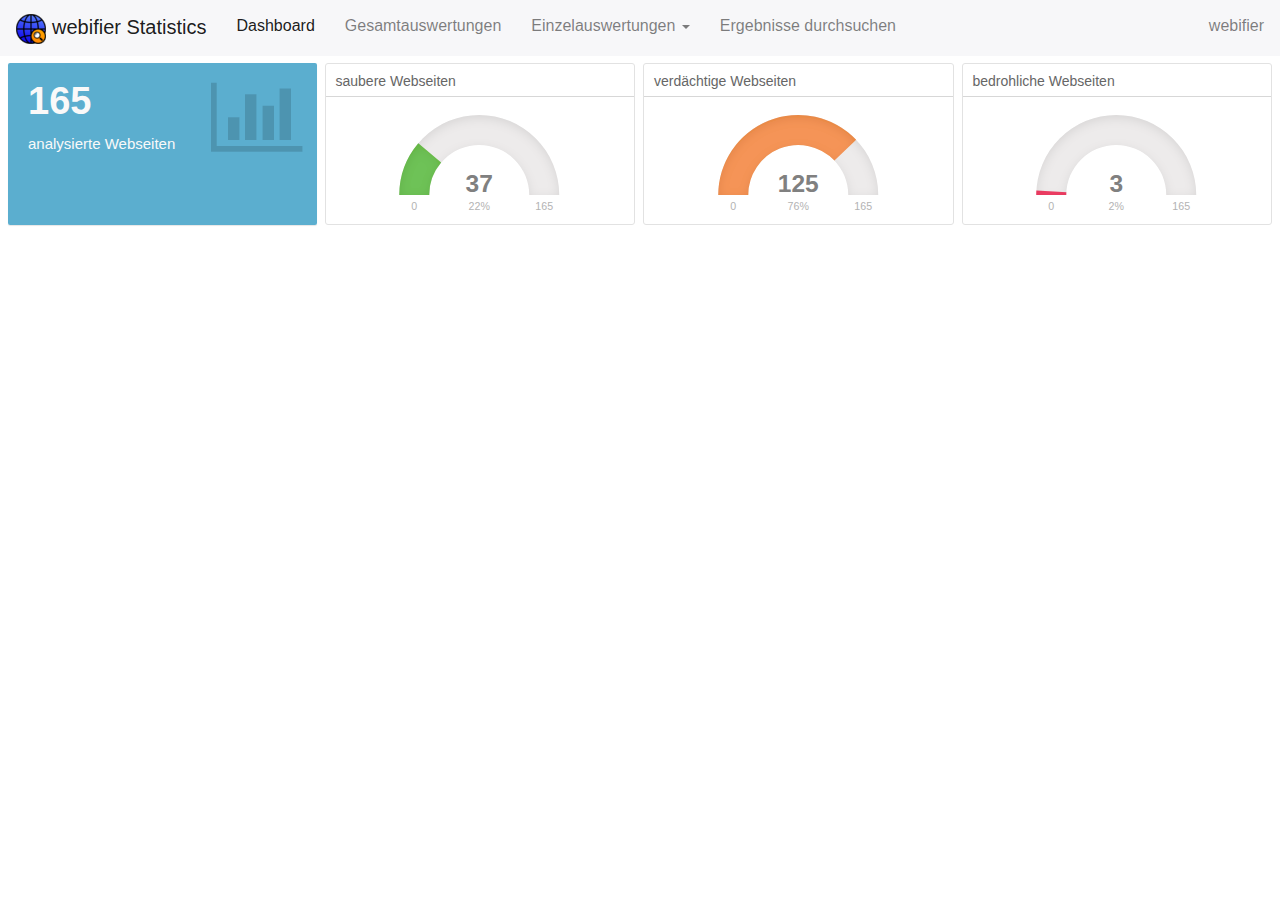
==== webifier-statistics.html @ 64eaeb4e "trying to fix heap space error" ====
<!DOCTYPE html>
<html xmlns="http://www.w3.org/1999/xhtml">
<head>

<meta charset="utf-8">
<meta http-equiv="Content-Type" content="text/html; charset=utf-8" />
<meta name="generator" content="pandoc" />



<title>webifier Statistics</title>

<meta property="og:title" content="webifier Statistics" />

<meta name="viewport" content="width=device-width, initial-scale=1.0, maximum-scale=1.0, user-scalable=no" />

<link href="[data-uri]" rel="icon">


<script type="text/javascript">
window.FlexDashboardComponents = [];
</script>

<script id="flexdashboard-navbar" type="application/json">
[{"title":"webifier","href":"https://webifier.de/","align":"right"}]
</script>
<script src="[data-uri]"></script>
<meta name="viewport" content="width=device-width, initial-scale=1" />
<link href="data:text/css;charset=utf-8,%40font%2Dface%20%7B%0Afont%2Dfamily%3A%20%27Source%20Sans%20Pro%27%3B%0Afont%2Dstyle%3A%20normal%3B%0Afont%2Dweight%3A%20300%3B%0Asrc%3A%20url%28data%3Aapplication%2Fx%2Dfont%2Dtruetype%3Bbase64%2CAAEAAAARAQAABAAQR0RFRgNEA3IAAG%2BkAAAAQEdQT1PXveeXAABv5AAAGWRHU1VC8WfWVwAAiUgAAADgT1MvMlpQkwsAAGZkAAAAYGNtYXDzMPm1AABmxAAAAeZjdnQgDXMAuAAAamwAAAAoZnBnbQZZnDcAAGisAAABc2dhc3D%2F%2FwADAABvnAAAAAhnbHlm4G%2FpBAAAARwAAF8kaGVhZP4Fs%[base64]%2BRMCTAWCRfF07BD1foDVW%2FuRXNgKU%2FWwBVAEE%2FfwCBP78%2FtOkaWmkAU1cm5tcAAIACAAAAgYCkwAJABEAVAC4AABFWLgADi8buQAOABA%2BWbgAAEVYuAAMLxu5AAwABD5ZuAAARVi4ABEvG7kAEQAEPlm6AAUADAAOERI5ugALAAwADhESObgACy%2B5AAkAAfQwMQEnLgEnIw4BDwEXIQcjEzMTIwF8KhQkEQQRJBQq9%[base64]%2BtUpQR0X%2B2gAAAQA3%2F%2FQCDwKfACEAOQC4AABFWLgABS8buQAFABA%2BWbgAAEVYuAAdLxu5AB0ABD5ZuAAFELkADAAB9LgAHRC5ABYAAfQwMRM0PgIzMhYXBy4BIyIOAhUUHgIzMjY3Fw4BIyIuAjcpSmg%2FOVgaHBpILTZXPSAgPFU1M08kHCZeQD1mSSgBS05%2BWS8wHx4eJSpNbkVFb04rKCkdLDIwWX8AAAIAYQAAAiUCkwAMABkANQC4AABFWLgAAC8buQAAABA%[base64]%2B5AAUAAfS4AAsQuQAIAAH0MDETIRUhFSEVIREhFSFhAWn%2BxQEI%2FvgBRf6NApMo%2BSj%2B3igAAQBhAAAByAKTAAkAQwC4AABFWLgAAC8buQAAABA%2BWbgAAEVYuAAJLxu5AAkABD5ZuAAAELkAAwAB9LoABwAAAAkREjm4AAcvuQAFAAH0MDETIRUhESEVIREjYQFn%2FscBCf73LgKTKP76KP7DAAAAAAEAN%2F%2F0AhUCnwAnAE0AuAAARVi4AAUvG7kABQAQPlm4AABFWLgAIy8buQAjAAQ%2BWbgABRC5AA4AAfS4ACMQuQAYAAH0ugAfAAUAIxESObgAHy%2B5AB0AAfQwMRM0PgIzMh4CFwcuASMiDgIVFB4CMzI2NzUjNTMRDgEjIi4CNypNa0IhNiwjDRsaSDY5Wj8iID1ZOC1PGJ7KH2NCP2hKKQFLTn5ZLw4XHA4eHCcqTW5FRW9OKxoYzSf%2B%2ByEqMFl%2FAAEAYQAAAh4CkwALAEkAuAAARVi4AAAvG7kAAAAQPlm4AABFWLgACy8buQALAAQ%2BWboACQAAAAsREjm4AAkvuQADAAH0uAAAELgABNC4AAsQuAAH0DAxEzMRIREzESMRIREjYS4BYS4u%2Fp8uApP%2B3wEh%2FW0BSv62AAEAYQAAAI8CkwADACUAuAAARVi4AAAvG7kAAAAQPlm4AABFWLgAAy8buQADAAQ%2BWTAxEzMRI2EuLgKT%2FW0AAAABACn%2F9AFvApMAEQArALgAAEVYuAAHLxu5AAcAED5ZuAAARVi4AA4vG7kADgAEPlm5AAMAAfQwMTceATMyNjURMxEUDgIjIiYnTBg9Kjw6LhInPi03UhlsKiRJUQHb%2FiAoRTQeMi8AAAEAYQAAAiQCkwAMAFsAuAAARVi4AAAvG7kAAAAQPlm4AABFWLgABC8buQAEABA%2BWbgAAEVYuAAMLxu5AAwABD5ZuAAARVi4AAgvG7kACAAEPlm6AAIAAAAMERI5ugAJAAQACBESOTAxEzMRMwEzBxMjAwcVI2EuAgE%2FN9LvNdqGLgKT%2FpIBbvT%2BYQF8meMAAAEAYQAAAb8CkwAFACsAuAAARVi4AAAvG7kAAAAQPlm4AABFWLgABS8buQAFAAQ%2BWbkAAgAB9DAxEzMRIRUhYS4BMP6iApP9lSgAAAABAGEAAAJhApMAGQBvALgAAEVYuAAALxu5AAAAED5ZuAAARVi4AAYvG7kABgAQPlm4AABFWLgAGS8buQAZAAQ%2BWbgAAEVYuAAJLxu5AAkABD5ZugADAAYACRESOboADgAGAAkREjm6ABEAGQAGERI5ugAUAAAAGRESOTAxEzMTFzM3EzMRIxE0NjcjBwMjAycjHgEVESNhQYo0BDKKQS0EAgQ0jSmONAQCBCsCk%2F59kpIBg%2F1tAbEpXyqR%2FnYBipEqXyn%2BTwAAAAEAYQAAAhsCkwATAFsAuAAARVi4AAAvG7kAAAAQPlm4AABFWLgACC8buQAIABA%2BWbgAAEVYuAATLxu5ABMABD5ZuAAARVi4AAsvG7kACwAEPlm6AAQACwAIERI5ugAOAAAAExESOTAxEzMBFzMuATURMxEjAScjHgEVESNhMAEWSgQCBCww%2FupKBAIELAKT%2Fi%2BDMGAwAZT9bQHRgzBbMP5nAAAAAgA3%2F%2FQCVgKfABMAJwA1ALgAAEVYuAAKLxu5AAoAED5ZuAAARVi4AAAvG7kAAAAEPlm5ABQAAfS4AAoQuQAeAAH0MDEFIi4CNTQ%2BAjMyHgIVFA4CJzI%[base64]%2F7lAUJIUSo3Ig7%2B1gAAAgA3%[base64]%2FeAEB1I%2BBTVZekpOfVkvL1l9Tkp6WTUFMjQFBAAAAgBhAAACAwKTAAgAGABUALgAAEVYuAAOLxu5AA4AED5ZuAAARVi4AAwvG7kADAAEPlm4AABFWLgACS8buQAJAAQ%2BWbsAAAABAAoABCu4AA4QuQAGAAH0ugAXAAAAChESOTAxATI2NTQmKwERAQMjESMRMzIeAhUUBgcTARJYXV5XgwE%2Fs4wuvTFQOB9bTrYBVUdJSj3%2B6f6rAS%2F%2B0QKTEypCL09aCv7OAAAAAAEALv%2F0AeACnwAzAEkAuAAARVi4ABYvG7kAFgAQPlm4AABFWLgAMC8buQAwAAQ%[base64]%2FZUAAAAAAQBf%2F%2FQCGwKTABkAPAC4AABFWLgAAC8buQAAABA%2BWbgAAEVYuAANLxu5AA0AED5ZuAAARVi4ABQvG7kAFAAEPlm5AAcAAfQwMRMzERQeAjMyPgI1ETMRFA4CIyIuAjVfLh0wPyMkQTEeKyY%2BUCsqUD4lApP%2Bb0JXNRYWNVdCAZH%2Bak1mPRkZPWZNAAABAAQAAAHnApMADwBAALgAAEVYuAAALxu5AAAAED5ZuAAARVi4AAwvG7kADAAQPlm4AABFWLgADy8buQAPAAQ%2BWboABQAAAA8REjkwMRMzEx4BFzM%2BAzcTMwMjBDF6Ex8UBAoREBEJei%2FYMQKT%2Fn88ZTweNjU2HgGB%2FW0AAQAcAAAC5AKTACEAdgC4AABFWLgAAC8buQAAABA%2BWbgAAEVYuAAKLxu5AAoAED5ZuAAARVi4ABQvG7kAFAAQPlm4AABFWLgAIS8buQAhAAQ%2BWbgAAEVYuAAXLxu5ABcABD5ZugAFAAAAIRESOboADwAUABcREjm6ABwAIQAKERI5MDETMxMeARczPgE3EzMTHgEXMz4BNxMzAyMDLgEnIw4BBwMjHDBTCxcLBAwZDmcvZw4ZDgQLFQtTLZMzeAkSCAQIFAl2MgKT%2Fnw2azY2azYBhP58Nms2Nms2AYT9bQHEJ0cnJ0cn%2FjwAAAABABEAAAHRApMAGQBbALgAAEVYuAABLxu5AAEAED5ZuAAARVi4AAsvG7kACwAQPlm4AABFWLgAGS8buQAZAAQ%2BWbgAAEVYuAAPLxu5AA8ABD5ZugAGAAEAGRESOboAEwAPAAsREjkwMRMDMxceARczPgE%2FATMDEyMnLgEnIw4BDwEj17gybA4XEQQOFQ5sL7jGMnMOHRIEEBoOcy8BVQE%2BwhcoGxsoF8L%2BwP6tyhkyHh4yGcoAAAAAAQADAAABvAKTAA8AQAC4AABFWLgAAS8buQABABA%2BWbgAAEVYuAALLxu5AAsAED5ZuAAARVi4AA8vG7kADwAEPlm6AAYAAQAPERI5MDETAzMXHgEXMz4BPwEzAxEjyMUxZBEhFAQTJBBkL8YuAQsBiM4kRiQkRiTO%2Fnj%2B9QAAAAABADIAAAHqApMACQA9ALgAAEVYuAADLxu5AAMAED5ZuAAARVi4AAgvG7kACAAEPlm5AAYAAfS4AADQuAADELkAAQAB9LgABdAwMTcBITUhFQEhFSEyAXv%2BpgGU%2FoQBf%2F5IGwJQKBv9sCgAAAACAEH%2F9AGjAewAIQAtAHYAuAAARVi4ABEvG7kAEQAIPlm4AABFWLgAHS8buQAdAAQ%2BWbgAAEVYuAAYLxu5ABgABD5ZugADABEAHRESObgAAy%[base64]%2Fs0%2BHS0QIDIkNCwoJqMJGiQuAAACAFz%2F9AHsAs8AFAAlAIMAuAAARVi4AAAvG7kAAAASPlm4AABFWLgABi8buQAGAAg%2BWbgAAEVYuAAOLxu5AA4ABD5ZuAAARVi4ABQvG7kAFAAEPlm6AAMABgAOERI5ugARAA4ABhESObgAERC5ABUAAfS4AA4QuQAYAAH0uAAGELkAIgAB9LgAAxC5ACUAAfQwMRMzFQc%2BATMyFhUUDgIjIiYnIwcjNx4BMzI%2BAjU0LgIjIgYHXCwCJVQtYGAiO00qI0siAgUlLChKHCQ%2BLBkRJDopJE4rAs%2FQXh8shXA9YEMjHxotWSIcIDpRMSxMNx8pJgAAAQA0%2F%2FQBpwHsACEAOQC4AABFWLgABS8buQAFAAg%2BWbgAAEVYuAAdLxu5AB0ABD5ZuAAFELkADAAB9LgAHRC5ABYAAfQwMTc0PgIzMhYXBy4BIyIOAhUUHgIzMjY3Fw4BIyIuAjQkPE8sMkMYGhc4IyU%2FLxsZLUEnJkEZFx9MLi9POyHvPF9AIiQXHxYdHzlOMC9OOB8gFx4cJCJAXQAAAAIANP%2F0AcQCzwAUACUAgwC4AABFWLgABS8buQAFAAg%2BWbgAAEVYuAAKLxu5AAoAEj5ZuAAARVi4ABIvG7kAEgAEPlm4AABFWLgADS8buQANAAQ%2BWboACAASAAUREjm6AA4ABQASERI5uAASELkAGgAB9LgADhC5AB0AAfS4AAgQuQAeAAH0uAAFELkAIQAB9DAxNzQ%2BAjMyFhcnNTMRIycjDgEjIiY3FB4CMzI2NxEuASMiDgI0IjtNKyxBJAIsJgQDHU8wW2wvFSg7JihJJiZDIyQ%2BLRrvOl5CIx8cWMb9MT4dLYF6ME43HykmAR0iHCE5TwACADT%2F9AG9AewAHAAlAFEAuAAARVi4AAUvG7kABQAIPlm4AABFWLgAGC8buQAYAAQ%[base64]%2BWbgAAEVYuAAULxu5ABQAEj5ZuAAARVi4AAsvG7kACwAEPlm4ABQQuQADAAH0uAAHELkACgAB9LgADdC4AAcQuAAQ0DAxAS4BIyIGHQEzFSMRIxEjNTc1NDYzMhcBFA8dDiYlb28sQkI%2BOSMjAqcIBjk0aCb%[base64]%2BAjU0LgIjIg4CFRQeAl5TTShCLhk5NmcIIRMhHiomIRIYJBAXJRouPiMUIAujcBceGi09IxQrERAXJjZnUU0gO1Q0W2q%2BGS0iFBQhLhkaLSIUFCMtXi04FSIrFyghAwUXNB4gPBgECyYcIC0LBBRELCU%2BLRkHBSUUPyYlPi0ZCgoNIBgaJTU5HzstG0gBWxMkMh4eMiITEyIxHx4yJBMAAQBcAAABvwLPABQAWAC4AABFWLgABi8buQAGAAg%2BWbgAAEVYuAAALxu5AAAAEj5ZuAAARVi4ABQvG7kAFAAEPlm6AAMABgAUERI5uAAL0LgABhC5AA8AAfS4AAMQuQASAAH0MDETMx0BPgEzMhYVESMRNCYjIgYHESNcLCZOMktGLDM7K0YsLALP0GomMVpe%2FswBLk1JLS3%2BlgAAAgBLAAAAmwKjAAsADwAtALgAAEVYuAAMLxu5AAwACD5ZuAAARVi4AA4vG7kADgAEPlm6AAYAAAADKzAxEyImNTQ2MzIWFRQGBzMRI3MRFxcRERcXKCwsAlQWERMVFRMRFnT%2BIAAAAAAC%2F9%2F%2FGwCcAqMADwAbADcAuAAARVi4AAAvG7kAAAAIPlm4AABFWLgABS8buQAFAAY%2BWboAFgAQAAMruAAFELkADAAB9DAxEzMRFAYjIiYnNx4BMzI2NRMiJjU0NjMyFhUUBlwtNDgRIgsLCRsOKBgXEBgYEBEYGAHg%2FcdHRQcFJAMHOy4CqhYRExUVExEWAAABAFwAAAHEAs8ADABbALgAAEVYuAAELxu5AAQACD5ZuAAARVi4AAAvG7kAAAASPlm4AABFWLgADC8buQAMAAQ%2BWbgAAEVYuAAILxu5AAgABD5ZugACAAAADBESOboACQAAAAgREjkwMRMzETMTMwcTIwMHFSNcLALtM5y2MZ9sLALP%2Fe4BI77%2B3gEBfoMAAAABAFz%2F9AC3As8ADgArALgAAEVYuAAALxu5AAAAEj5ZuAAARVi4AAwvG7kADAAEPlm5AAUAAfQwMRMzERQWMzoBNxcOASMiNVwsDAkDBwgIBw4LOwLP%2FWsQDwIkAgNMAAABAFwAAALYAewAIACYALgAAEVYuAAGLxu5AAYACD5ZuAAARVi4AAAvG7kAAAAIPlm4AABFWLgAIC8buQAgAAQ%[base64]%2BlgEuTUla%2FpYAAAABAFwAAAG%2FAewAFABlALgAAEVYuAAGLxu5AAYACD5ZuAAARVi4AAAvG7kAAAAIPlm4AABFWLgAFC8buQAUAAQ%2BWbgAAEVYuAALLxu5AAsABD5ZugACAAAAFBESObgABhC5AA8AAfS4AAIQuQASAAH0MDETMxczPgEzMhYVESMRNCYjIgYHESNcJgQDJU4yS0YsMzsrRiwsAeBKJTFaXv7MAS5NSS0t%2FpYAAAAAAgA0%2F%2FQB4wHsABMAJwA1ALgAAEVYuAAFLxu5AAUACD5ZuAAARVi4AA8vG7kADwAEPlm5ABkAAfS4AAUQuQAjAAH0MDE3ND4CMzIeAhUUDgIjIi4CNxQeAjMyPgI1NC4CIyIOAjQjO04rK087IyM7TysrTjsjLhotPiQkPy0aGi0%2FJCQ%2BLRrvPF9AIiJAXzw8XUAiIkBdPC9OOB8fOE4vME45Hx85TgAAAgBc%2FycB7AHsABQAJQCDALgAAEVYuAAJLxu5AAkACD5ZuAAARVi4AAMvG7kAAwAIPlm4AABFWLgAAi8buQACAAY%[base64]%2BWbgAAEVYuAALLxu5AAsACD5ZuAAARVi4AA0vG7kADQAGPlm4AABFWLgAEi8buQASAAQ%2BWboACAAFABIREjm6AA8AEgAFERI5uQAaAAH0uAAPELkAHQAB9LgACBC5AB4AAfS4AAUQuQAhAAH0MDE3ND4CMzIWFzM3MxEjNTcOASMiJjcUHgIzMjY3ES4BIyIOAjQiO00rLEEiAgUlLAIgTzBbbC8VKDsmKEkmJkMjJD4tGu86XkIjHhos%2FUe5XR0sgXowTjcfKSYBHSIcITlPAAEAXAAAAUEB7AASAFIAuAAARVi4AAYvG7kABgAIPlm4AABFWLgAAC8buQAAAAg%2BWbgAAEVYuAASLxu5ABIABD5ZugACAAAAEhESObgABhC4AA3cuAACELkAEAAB9DAxEzMXMz4BMzIWFwcuASMiBgcRI1wmBAMYRSsOFgwKDBIOIEccLAHgWS04BAYoBQM3RP65AAABACD%[base64]%2F%2FQBLQJrABsARQC4AABFWLgABi8buQAGAAg%2BWbgAAEVYuAAWLxu5ABYABD5ZuAAGELkACQAB9LgAANC4AAYQuAAD0LgAFhC5AA8AAfQwMRMjNT8BMxUzFSMRFB4CMzI2NxcOASMiLgI1Z0tMBiaLiwcSHxkOIQ0MFSoPIy4cCwG6IgSLiyb%2BxxclGw8JBiQIChUmNiAAAAAAAQBV%2F%2FQBtQHgABQAZQC4AABFWLgAAC8buQAAAAg%2BWbgAAEVYuAAJLxu5AAkACD5ZuAAARVi4ABEvG7kAEQAEPlm4AABFWLgADC8buQAMAAQ%2BWbgAERC5AAUAAfS6AA0ACQAMERI5uAANELkACAAB9DAxEzMRFBYzMjY3ETMRIycjDgEjIiY1VSwzOitGKiwlBQIjTjJLRgHg%2FtJNSS8zAWL%2BIFAqMlpeAAAAAAEADAAAAaYB4AANAEAAuAAARVi4AAAvG7kAAAAIPlm4AABFWLgACi8buQAKAAg%2BWbgAAEVYuAANLxu5AA0ABD5ZugAFAAAADRESOTAxEzMTHgEXMz4BNxMzAyMMMGwLGgsEDBkMbC2yNAHg%2FtMjRiEhRiMBLf4gAAEAGAAAApUB4AAhAHYAuAAARVi4AAAvG7kAAAAIPlm4AABFWLgACi8buQAKAAg%2BWbgAAEVYuAAULxu5ABQACD5ZuAAARVi4ACEvG7kAIQAEPlm4AABFWLgAFy8buQAXAAQ%2BWboABQAhAAAREjm6AA8AFwAUERI5ugAcAAAAIBESOTAxEzMTHgEXMz4BNxMzEx4BFzM%2BATcTMwMjAy4BJyMOAQcDIxgwVgkQCAQIEglXNVcJEgkECBIIVS2KOlQLDwsECBMLUzUB4P7JIT8gID8hATf%2BySE%2FICA%2FIQE3%2FiABKiNDIyNFI%2F7YAAAAAQAOAAABiQHgABkAWwC4AABFWLgAAS8buQABAAg%2BWbgAAEVYuAALLxu5AAsACD5ZuAAARVi4ABkvG7kAGQAEPlm4AABFWLgADy8buQAPAAQ%2BWboABgALAA8REjm6ABQAAQAZERI5MDE3JzMXHgEXMz4BPwEzBxcjJy4BJyMOAQ8BI7GWMU4MGQ4EDRcNSy6VozFVDhwPBA4bDlIv%2B%2BV6FCcUFCcUeun3gxcsFRUsF4MAAAAAAQAM%2FyUBqAHgABwARgC4AABFWLgACC8buQAIAAg%2BWbgAAEVYuAASLxu5ABIACD5ZuAAARVi4ABkvG7kAGQAGPlm5AAMAAfS6AA0ACAAZERI5MDEXHgEzMjY%2FAQMzEx4BFzM%2BATcTMwMOAyMiJzciCBQLLTwSDcUwdAsbDgQLFwpnLb4KHSczIBsWCqoDBUg3KgHp%2FtIeSCAgSB4BLv3kHjktGwonAAAAAQAbAAABegHgAAkAPQC4AABFWLgAAy8buQADAAg%2BWbgAAEVYuAAILxu5AAgABD5ZuQAGAAH0uAAA0LgAAxC5AAEAAfS4AAXQMDE3ASM1IRUBIRUhGwEc%2FQE2%2FuUBJf6hGAGiJhf%2BXicAAAD%2F%2FwAIAAACBgMvAiYABAAAAAcA4QEHAAD%2F%2FwAIAAACBgMvAiYABAAAAAcA4wEHAAD%2F%2FwAIAAACBgMvAiYABAAAAAcA5QEHAAD%2F%2FwAIAAACBgMoAiYABAAAAAcA5wEHAAD%2F%2FwAIAAACBgMeAiYABAAAAAcA6gEHAAD%2F%2FwAIAAACBgNgAiYABAAAAAcA7AEHAAAAAgAVAAAC%2BgKTAAYAFgB8ALgAAEVYuAAOLxu5AA4AED5ZuAAARVi4AA0vG7kADQAEPlm4AABFWLgACS8buQAJAAQ%2BWboAAgAOAA0REjm6AAoADgANERI5uAAKL7kABgAB9LgACRC5AAcAAfS4AA4QuQAQAAH0ugAVAA4ACRESObgAFS%2B5ABMAAfQwMSURIw4BDwEFFSE1IwcjASEVIRUzFSMRAZsEHz0gSQIo%2FqHedzEBbQFu%2Ftn19f8BbDhzPIXXKNnZApMo%2BSj%2B3gD%2F%2FwA3%2FzACDwKfAiYABgAAAAcA7gFTAAD%2F%2FwBhAAAB1AMvAiYACAAAAAcA4QEaAAD%2F%2FwBhAAAB1AMvAiYACAAAAAcA4wEaAAD%2F%2FwBhAAAB1AMvAiYACAAAAAcA5QEaAAD%2F%2FwBhAAAB1AMeAiYACAAAAAcA6gEaAAD%2F%2FwAHAAAAnQMvAiYADAAAAAYA4XgAAAD%2F%2FwBTAAAA6QMvAiYADAAAAAYA43gAAAD%2F%2FwADAAAA7QMvAiYADAAAAAYA5XgAAAD%2F%2FwAFAAAA6wMeAiYADAAAAAYA6ngAAAD%2F%2FwBhAAACGwMoAiYAEQAAAAcA5wFDAAD%2F%2FwA3%2F%2FQCVgMvAiYAEgAAAAcA4QFGAAD%2F%2FwA3%2F%2FQCVgMvAiYAEgAAAAcA4wFGAAD%2F%2FwA3%2F%2FQCVgMvAiYAEgAAAAcA5QFGAAD%2F%2FwA3%2F%2FQCVgMoAiYAEgAAAAcA5wFGAAD%2F%2FwA3%2F%2FQCVgMeAiYAEgAAAAcA6gFGAAAAAwA4%2F%2BkCWQKqAAsAFwAzAIUAuAAARVi4AC4vG7kALgAQPlm4AABFWLgAIC8buQAgAAQ%2BWboAAAAgAC4REjm5AAMAAfS6AAsALgAgERI5ugAMAC4AIBESObgALhC5AA8AAfS6ABcAIAAuERI5ugAYAC4AIBESOboAIwAgAC4REjm6ACYAIAAuERI5ugAxAC4AIBESOTAxNx4BMzI%2BAjU0Ji8BLgEjIg4CFRQWFwEeARUUDgIjIiYnByc3LgE1ND4CMzIWFzcXsR1NLzJSOyAbGRcdSi0yUzogGRcBdyIlKEhkOzZcI0EcRiAkKEhkPDRYIz0dZSIlK09vRT9mJh4fISpNbkQ9ZSYBuSx6S05%2FWjEnJVcWXi14Sk59WS8kIlEWAAAAAAIANwAAAxICkwAUACEAVQC4AABFWLgABS8buQAFABA%2BWbgAAEVYuAAQLxu5ABAABD5ZuAAFELkAHAAB9LgAB9C6AAwABQAQERI5uAAML7kACgAB9LgAEBC5ABsAAfS4AA7QMDETND4CMyEVIRUzFSMRIRUhIi4CNxQeAjsBESMiDgI3J091TgGY%2Ftn19QEx%2Fl1OdU4nMCBDZUU%2FP0VlQyABTEt4Vi4o%2BSj%2B3igvV3tLQWtOKwJFKktrAAD%2F%2FwBf%2F%2FQCGwMvAiYAGAAAAAcA4QE9AAD%2F%2FwBf%2F%2FQCGwMvAiYAGAAAAAcA4wE9AAD%2F%2FwBf%2F%2FQCGwMvAiYAGAAAAAcA5QE9AAD%2F%2FwBf%2F%2FQCGwMeAiYAGAAAAAcA6gE9AAD%2F%2FwADAAABvAMvAiYAHAAAAAcA4wDfAAAAAgAlAAACOgKTABAAIQBZALgAAEVYuAAhLxu5ACEAED5ZuAAARVi4ABwvG7kAHAAEPlm5AAAAAfS4ACEQuQAKAAH0ugAOACEAHBESObgADi%2B5AA0AAfS4AA4QuAAe0LgADRC4AB%2FQMDElMj4CNTQuAisBFTMVIxETMh4CFRQOAisBESM1NxEBCkNgPx4eP2BDZqOjakxxSyQkSnFMmVFRJytOa0FAakwq%2FyH%2B2wJsLlZ4S0t7Vy8BTB8CASYAAAAAAgBhAAACAAKTAA4AFwA5ALgAAEVYuAAALxu5AAAAED5ZuAAARVi4AA4vG7kADgAEPlm7ABcAAQAMAAQruwACAAEAFgAEKzAxEzMVMzIeAhUUBisBFSM3MjY1NCYrARFhLoY3Vz0gfG%2BGLqllYmNkewKTdRQrRjNhX6bNSFFSP%2F7WAAD%2F%2FwBB%2F%2FQBowLEAiYAHgAAAAcA4AEGAAD%2F%2FwBB%2F%2FQBowLEAiYAHgAAAAcA4gEGAAD%2F%2FwBB%2F%2FQBowLEAiYAHgAAAAcA5AEGAAD%2F%2FwBB%2F%2FQBowKeAiYAHgAAAAcA5gEGAAD%2F%2FwBB%2F%2FQBowKfAiYAHgAAAAcA6QEGAAD%2F%2FwBB%2F%2FQBowLIAiYAHgAAAAcA6wEGAAAAAwBB%2F%2FQC6gHsABAASQBSAJsAuAAARVi4ABYvG7kAFgAIPlm4AABFWLgAHC8buQAcAAg%2BWbgAAEVYuAA5Lxu5ADkABD5ZuAAARVi4ADEvG7kAMQAEPlm4ADkQuQADAAH0ugBBADkAFhESObgAQS%[base64]%2FrQaLj8kJzsbEw4eJCoaIDQqIQ0wbS0dMicWlpsIGS0jLU8YAlRJQR41KRsEejQsDBgjFhZBIhsJGiQuARgJFhINQTc3QXRqCRIJLUw3HxcUIwkQDggRHCMTLjUQIDEiUFQSGzcrGyYSgV1dGzFFKQAA%2F%2F8ANP8wAacB7AImACAAAAAHAO0BCQAA%2F%2F8ANP%2F0Ab0CxAImACIAAAAHAOABBQAA%2F%2F8ANP%2F0Ab0CxAImACIAAAAHAOIBBQAA%2F%2F8ANP%2F0Ab0CxAImACIAAAAHAOQBBQAA%2F%2F8ANP%2F0Ab0CnwImACIAAAAHAOkBBQAA%2F%2F8AGgAAAKoCxAImAGcAAAAGAOByAAAA%2F%2F8AOgAAAMoCxAImAGcAAAAGAOJyAAAA%2F%2F8AAAAAAOQCxAImAGcAAAAGAORyAAAA%2F%2F%2F%2F%2FwAAAOUCnwImAGcAAAAGAOlyAAAAAAEAXAAAAIgB4AADACUAuAAARVi4AAAvG7kAAAAIPlm4AABFWLgAAi8buQACAAQ%2BWTAxEzMRI1wsLAHg%2FiAAAP%2F%2FAFwAAAG%2FAp4CJgArAAAABwDmARsAAP%2F%2FADT%2F9AHjAsQCJgAsAAAABwDgAQsAAP%2F%2FADT%2F9AHjAsQCJgAsAAAABwDiAQsAAP%2F%2FADT%2F9AHjAsQCJgAsAAAABwDkAQsAAP%2F%2FADT%2F9AHjAp4CJgAsAAAABwDmAQsAAP%2F%2FADT%2F9AHjAp8CJgAsAAAABwDpAQsAAAADAC7%2F6gHpAfUACQATAC4ASQC4AABFWLgAKS8buQApAAg%[base64]%2F9AMrAewAEwA7AEQAcQC4AABFWLgAGS8buQAZAAg%2BWbgAAEVYuAA3Lxu5ADcABD5ZuQAFAAH0uAAZELkADwAB9LgAGRC4AB%2FQuAA3ELgAMdC6ACQAHwAxERI5uAAkL7gAMRC5ACoAAfS4AB8QuQA%2FAAH0uAAkELkARAAB9DAxNxQeAjMyPgI1NC4CIyIOAgc0PgIzMhYXPgEzMhYVFAchFB4CMzI2NxcOASMiJicOASMiLgIlNCYjIg4CB2IZLD0jJD0rGRkrPSQjPSwZLiI7TCo6ZhoaXzpVYgP%2BrxsuQCQnPhsTHUU2P2QaHGA%2FKkw7IgLNTUAeNiobBO8vTjgfHzhOLzBOOR8fOU4wPF9AIkdHQkx0ahISLUw3HxcUIxEeTEFGRyJAXVldXRsxRSkAAAEAXP%2F0AgEC2QA5AGQAuAAARVi4AAMvG7kAAwASPlm4AABFWLgAOS8buQA5AAQ%[base64]%2F%2FAFX%2F9AG1AsQCJgAyAAAABwDgAQgAAP%2F%2FAFX%2F9AG1AsQCJgAyAAAABwDiAQgAAP%2F%2FAFX%2F9AG1AsQCJgAyAAAABwDkAQgAAP%2F%2FAFX%2F9AG1Ap8CJgAyAAAABwDpAQgAAP%2F%2FAAz%2FJQGoAsQCJgA2AAAABwDiAOUAAP%2F%2FAAz%2FJQGoAp8CJgA2AAAABwDpAOUAAAACADz%2F9AHWAtQAFQA8AFkAuAAARVi4ADcvG7kANwASPlm4AABFWLgAIC8buQAgAAQ%[base64]%2BIRYlRSCODxsjPFIvIB4cJBQHHjNDJSpHMxwCRB5JV2g9PGJFJSA7VjYxUzohJiZKaipKHEQYKRMeFC4dShsAAAAAAgBc%2FycB7ALPABYAJwBXALgAAEVYuAAILxu5AAgACD5ZuAAARVi4AAIvG7kAAgASPlm4AABFWLgAAS8buQABAAY%2BWbgAAEVYuAASLxu5ABIABD5ZuQAaAAH0uAAIELkAJAAB9DAxFyMRMx0BPgEzMh4CFRQOAiMiJicVNR4BMzI%2BAjU0LgIjIgYHiCwsJFItMEkwGCI7TSojRyYqSBwkPiwZESQ6KSRNLNkDqM9bHCsjQFo4PWBDIx4cWIMiHCA6UTEsTDcfKSYAAAAAAQAiAAACKgLbACoAfAC4AABFWLgAFC8buQAUAAg%[base64]%2BOSMjAqcIBjk0aCb%2BRgG6%2FkYBuiIEWUtNCQkkCQc9OFZrSEgQAAEAIf%2F0AhAC2wAuAIkAuAAARVi4ABAvG7kAEAAIPlm4AABFWLgAFC8buQAUABI%2BWbgAAEVYuAAMLxu5AAwABD5ZuAAARVi4AAMvG7kAAwAEPlm4ABAQuQANAAH0uAAJ0LgAEBC4AA%2FQuAAPL7gAFBC5ABoAAfS4ABAQuAAf0LgAI9C4AAkQuAAk0LgAAxC5ACsAAfQwMSUOASMiLgI1ESMRIxEjNTc1NDYzMhcHLgEjIgYdATM3MxUzFSMRFB4CMzI2NwIQFSsPIy0cC7ssQkI%2BOSMjDA8dDiYlvAYljIwHEiAZDiENBggKFSY2IAE1%2FkYBuiIEa0hIECQIBjk0aIuLJv7HFyUbDwkGAAADACT%2F9AIyAp8ADwAfAEwAjAC4AABFWLgANy8buQA3ABA%2BWbgAAEVYuAAlLxu5ACUABD5ZuAAARVi4ACAvG7kAIAAEPlm6AEIAIgADK7gAJRC5AAMAAfS6AAYAIgBCERI5ugALACUANxESObgACy%2B4ABPcuAA3ELkAHQAB9LoALwALABMREjm6AD8ACwATERI5ugBJACIAQhESOTAxNzI2Ny4BJw4DFRQeAgMUFhc%2BAzU0LgIjIgYBJicOASMiLgI1ND4CNy4BNTQ%2BAjMyFhUUDgIHHgEXPgE3Mw4BBx4BF%2BYpSh81YyMWJx4RGCg3IBQRGS4kFQgRGxQsMQF7QUwkWDgnRjMeFyUxGhQYFCQyHjY4Gis3HCNhMyM0ESsUOSgjQB0aJyAweEARJCcrGCE1JRUB9CFHJBIkKCsaEB8YD0D9uRc8JS4ZL0IpITYvKRMqUyYgNicWRDQgNi8rFT92LS1tP0R7MxwlCwAAAgAw%2F%[base64]%2F6yJwISHgcUDf2oJwAAAAEAJwAAAbECiwAdAD0AuAAARVi4AA8vG7kADwAOPlm4AABFWLgAHC8buQAcAAQ%2BWbkAGgAB9LgAF9C4AADQuAAPELkACAAB9DAxNz4DNTQmIyIGByc%2BATMyFhUUDgIHPgE7ARUhKU92TydDSCxMHR0kVztWXipMbUIaNxra%2FngcUH9pWSo8UjAkHCg2YlEwX2l3RgIDKAAAAQAd%2F%2FQBqwKLADcAUwC4AABFWLgAHy8buQAfAA4%2BWbgAAEVYuAAyLxu5ADIABD5ZuQAFAAH0ugAPAB8AMhESObgADy%2B5ABAAAfS4AB8QuQAYAAH0ugAoABAADxESOTAxNx4DMzI%2BAjU0LgIjNTI%[base64]%2BWbsADgABAAAABCu4ABIQuAAE3LgAABC4AAnQuAAOELgAC9C4AAkQuAAQ0LgAABC4ABPQMDElNTQ2NyMOAQcDBSMVIzUhNQEzETMBNgICBAwaDrwBel8r%2FtoBKShf5eoWQhYUJhb%2B%2BCa%2FvxoBpv5mAAAAAAEAGv%2F0Aa8CfwAoAEcAuAAARVi4ABIvG7kAEgAOPlm4AABFWLgAIy8buQAjAAQ%2BWbkABQAB9LoAGQASACMREjm4ABkvuAAN3LgAEhC5ABQAAfQwMTceAzMyPgI1NCYjIgYHJxMhFSMHPgEzMh4CFRQOAiMiLgInMw4iKjQhIDorGlRIJTUdHxcBJ%2F8UGTYjKEg0HyM5SScmPTEmD2kPHBYNGS0%2FJ05XFxQTASsn5w8TGDFNNDNPNxwPGR8PAAAAAAIANP%2F0AbQCiwARADAAQwC4AABFWLgALS8buQAtAA4%2BWbgAAEVYuAAlLxu5ACUABD5ZuwAdAAEACgAEK7gAJRC5AAAAAfS4AC0QuQAVAAH0MDElMj4CNTQuAiMiBgceAxMuASMiDgIHPgEzMhYVFA4CIyImNTQ%2BAjMyFhcBBhwvIhQQITUkIlInAxcoO6wVOB8mRDQfASFTLVVdHDA%2FJGFwJ0FVLi1BGRoZLDsiIjsrGCs1M1M7IQIVGhsgSnlYKTBlYSxJNR6ckmSKViUiHAABACwAAAG1An8ADwAzALgAAEVYuAAHLxu5AAcADj5ZuAAARVi4AAAvG7kAAAAEPlm4AAcQuQAFAAH0uAAJ0DAxMz4DNyE1IRUOAwcjvAQZLkYw%2Fq8BiTlLLRQEMGGhj4NEJxpMjJGeXgAAAAADACj%2F9AG1AosAEQAjAE0AVwC4AABFWLgANC8buQA0AA4%2BWbgAAEVYuABJLxu5AEkABD5ZuQAFAAH0ugAPAEkANBESObgADy%2B4ABLQuAA0ELkAGgAB9LgADxC4ACncuAASELgAPtwwMTcUHgIzMj4CNTQuAicOATc%2BATU0LgIjIg4CFRQeAgc0PgI3NS4DNTQ%2BAjMyHgIVFA4CBxUeAxUUDgIjIi4CVBgqOiMiNycVITdGJTFAzikrEiExHxstIRIdMD3aFyUtFxIhGRAaLT0jKUAtFxIbIA4VKB8UHDNIKyxKNh%2BmHjMmFhQkMBslMycdDx1PdCFJKhsvJBUSHywaIjElHLcgOC0jDAQMHSUrGiI6KRcZLT0kGjEqIgsEDR4mMiAjPS0aGy9AAAACACv%2F9AGqAosAEQAwAEMAuAAARVi4ACUvG7kAJQAOPlm4AABFWLgALS8buQAtAAQ%2BWbsAAAABAB0ABCu4ACUQuQAIAAH0uAAtELkAFQAB9DAxEzI2Ny4DIyIOAhUUHgIHHgEzMj4CNw4BIyImNTQ%2BAjMyFhUUDgIjIiYn4iJSJwMXKTsnGzAiFBAiNGoVOCAmRDQfASFULVRdHDA%2FJGBwJ0BWLi1CGAEjLTQzUzsgGSs7IiM7KxjTGhsgSnlYKDBlYStKNB6bkmWKVSYiHAAAAQBD%2F%2FQAmABPAAsAGAC4AABFWLgACS8buQAJAAQ%2BWbgAA9wwMTc0NjMyFhUUBiMiJkMaEREZGRERGiEWGBgWFRgYAAABADD%2FZQClAE8AEQAYALgAAEVYuAAFLxu5AAUABD5ZuAAL3DAxFz4BNwYjIiY1NDYzMhYVFAYHMCIqAQQIERkaERccOi19Ej0qARYUFBYmITdUGP%2F%2FAEP%2F9ACYAc0CJwCGAAABfgAGAIYAAP%2F%2FADD%2FZQClAc0CJwCGAAABfgAGAIcAAAACAFf%2F9ACsAp4ABQARACkAuAAARVi4AAEvG7kAAQAQPlm4AABFWLgADy8buQAPAAQ%2BWbgACdwwMRM1MwcDIwc0NjMyFhUUBiMiJmsuAQYhGhoRERkZEREaAldHR%2F5ckhYYGBYVGBgAAAIAV%2F9CAKwB7AAFABEAGAC4AABFWLgADy8buQAPAAg%2BWbgACdwwMR8BIzUTMzcUBiMiJjU0NjMyFpgBLgYhGhkRERoaEREZd0dHAaSTFxgYFxQYGAAAAAACACX%2F9AFgAqoAHwArACYAuAAARVi4ACkvG7kAKQAEPlm7ABMAAQAMAAQruAApELgAI9wwMTcmPgQ1NC4CIyIGByc%2BATMyHgIVFA4EFwc0NjMyFhUUBiMiJqMGESAoJBgNHCsdJUMZGx1ONCU6KBUZJCkhEwU7GRERGhoRERmzKUM5MjE0HxcrIBMhHxkhLRcpOCEiOTQzNz8mkhYYGBYVGBgAAAIAM%2F82AW4B7AAfACsAJgC4AABFWLgAKS8buQApAAg%[base64]%2F%[base64]%2F%2F8AOgHgAS4CvwAmAJAAAAAHAJAAjQAA%2F%2F8AOgHdAS8CvAAmAJEAAAAHAJEAjQAA%2F%2F8AOv9%2BAKIAXQIHAJEAAP2hAAD%2F%2FwA6%2F34BLwBdACcAkQAA%2FaEABwCRAI39oQAAAAEAKwBIAM0BsAAGAAsAugACAAYAAyswMTc1NxcHFwcriRl7exnpJqEVn6ETAAAAAAEANgBIANgBsAAGAAsAugACAAUAAyswMTcnNxcVByewehiKihj8nxWhJqETAAAA%2F%2F8AKwBIAVoBsAAmAJYAAAAHAJYAjQAA%2F%2F8ANgBIAWUBsAAmAJcAAAAHAJcAjQAAAAEAKADmAQQBDQADAA0AuwABAAEAAgAEKzAxEzMVIyjc3AENJwAAAP%2F%2FACgA5gEEAQ0CBgCaAAAAAQAoAOgBuAEMAAMADQC7AAEAAQACAAQrMDETIRUhKAGQ%2FnABDCQAAAEAKADoAvgBDAADAA0AuwABAAEAAgAEKzAxEyEVISgC0P0wAQwkAP%2F%2FAEMBFQCYAXACBwCGAAABIQAAAAEAKACaAPEBdgATAAsAugAKAAAAAyswMTciLgI1ND4CMzIeAhUUDgKMEyQcEREcJBMTJRwRERwlmg8dKBoZKRwQEBwpGRooHQ8AAAABAAz%2FiwHo%2F7EAAwANALsAAAABAAEABCswMQUVITUB6P4kTyYmAAAAAQBY%2F1EA9wLbAA4ACwC6AAYAAAADKzAxFy4BNTQ2NxcOARUUFhcH3D5GRj4bPDw8PBuvZN2EhN1kEF%2Ffd3ffXxAAAAABACD%2FUQC%2FAtsADgALALoABwANAAMrMDEXPgE1NCYnNx4BFRQGBycgPDw8PBs9R0c9G59f33d3318QZN2EhN1kEAAAAAEAYv9oAQICxAAHABcAuwAFAAEABgAEK7sAAQABAAIABCswMRMzFSMRMxUjYqB9faACxB383h0AAQAV%2F2gAtQLEAAcAFwC7AAAAAQAFAAQruwAEAAEAAQAEKzAxFxEjNTMRIzWSfaCgewMiHfykHQABACP%2FaAECAsQAMwArALsAAAABAAEABCu7AB4AAQAfAAQruwAQAAEADwAEK7oAKgAPABAREjkwMQUVIyIuAjU0NjU0LgIjNTI%2BAjU0JjU0PgI7ARUjIgYVFBYVFAYHFR4BFRQGFRQWMwECIhwpHA4IBxMiGhoiEwcIDhwpHCIfLh8GFR4eFQYfLnsdDB0xJjhhNA8eFg4gDhYcDzZhOCYxHQwdMjUxWTYtMgkECTQrNlkxNTIAAAAAAQAV%[base64]%2F2ABYALGAAMAGAC4AABFWLgAAC8buQAAABI%2BWbgAAtwwMQEzASMBOib%2BzyYCxvyaAAEAX%2F8GAIMC7gADAAsAugABAAIAAyswMRMzESNfJCQC7vwYAAEABf9gAV0CxgADABgAuAAARVi4AAAvG7kAAAASPlm4AALcMDETMwEjBSYBMiYCxvyaAAACAF%2F%2FBgCDAu4AAwAHAAsAugABAAUAAyswMRMzESMXESMRXyQkJCQC7v4pO%2F4qAdYAAAAAAQBGAc4BRQLIAA4AFAC4AABFWLgABS8buQAFABI%2BWTAxEzcnNxc3Mxc3FwcXBycHaTdaCV8HIAdfClo2G0BCAeJYJB4aZmUZHiRYFFNTAAACADL%2FzAGtAqkADwBJABcAuwAxAAEAKgAEK7sARgABABMABCswMSU%2BATU0LgInDgEVFB4CEy4BIyIOAhUUHgQVFAYHHgEVFA4CIyImJzceATMyNjU0LgQ1NDY3LgE1ND4CMzIWFwE4JCctQ0wfIiotQ0xNGDUmGSQWCyo%2BST4qMSYQEhcnNB00UB0eGjsuLjYqP0k%2FKjMmDxIQIjIjKkYctREqKSgzJB8UFC4mJzEjHgGLFBoNFRwOISkhHSk8LjI5FRApGxsuIRIjHBwYHjIjIisgHSg6LjA%2FFA8oGhUqIRUeFwACACr%2FsAGjApMAAwAQACUAuAAARVi4AAAvG7kAAAAQPlm4AABFWLgADi8buQAOABA%2BWTAxATMRIwMiLgI1ND4COwERAXUuLlI3XEIkIj5WMywCk%2F0dAUQXMU84OE8yF%2F5hAAAAAwAz%2F%[base64]%2BAsgAEwAnADcAQABXALgANi%[base64]%2F24C%2BwJ5AEYAVAA%2FALsAPAABAEIABCu7ACgAAQAPAAQruwBKAAEAFgAEK7sAIAABAFAABCu7AAUAAQAyAAQrugAjAFAAIBESOTAxNzQ%2BAjMyHgIVFA4CIyImJyMOASMiLgI1ND4CMzIXMzczBwYzMj4CNTQuAiMiDgIVFB4CMzI2NxcGIyIuAjcUFjMyPwEuASMiDgI0QW2QT0h1USwiNkEfKDUEAho9IxcqHxIZMEUsNR4CCSIkIl4YMykbJ0hnQUWAYzwsT29DMlIkEFZlSHtaM%2BguIjI6HxIhFyI2JRTKYp9xPS5TdUdAYUIhJScdKREiMyIkUEIrMCi9hx45UjVAakopOGeRWUl1USwaFh42L1mBUjkuQ60cFSM2QgAAAAIAJAAAAcECigAbAB8AmwC4AABFWLgACC8buQAIAA4%2BWbgAAEVYuAAMLxu5AAwADj5ZuAAARVi4ABYvG7kAFgAEPlm4AABFWLgAGi8buQAaAAQ%[base64]%2F%2FwBeAbgA1gM%2BAgcAtwAAAbgAAP%2F%2FAC8BuAE3A0oCBwC4AAABuAAA%2F%2F8AKAGsATQDSgIHALkAAAG4AAD%2F%2FwAuAbgBPQM%2BAgcAugAAAbgAAAACACj%[base64]%2BAzU0JiMiBgcnPgEzMhYVFA4CBzMVIzgySS8XLycbLxEZEkElNkMZLD8lwP8ZLkg6MRkrMiQaFx4rPT4fODo%2FJSIAAAAAAQAo%2F%[base64]%2FQMDE3NTcjDwEXIxUjNSM1NzMVM98EBDhJ3zoksbEkOpJXaFNsIHJyFf%2F0%2F%2F8AKgEFAR0CUwIGAL0AAP%2F%2FACEBBQFFAlMCBgC%2BAAAAAgAqAQUBHQJTABsAJAA7ALgAAC%2B4ABIvuwAGAAEAHwAEK7gAEhC5AAsAAfS4AAAQuAAX0LgAABC5ABwAAfS6ABkAAAAcERI5MDETIiY1NDY3NC4CIyIGByc%[base64]%2BKCc%[base64]%[base64]%2BJCM8GEMcRBYXLUTWIjkoFxcoOSIiOikXFyk6AAEAO%2F%2BSAaMC7QAxAF0AuAAARVi4ACsvG7kAKwAOPlm4AABFWLgAFS8buQAVAAQ%2BWbgAKxC5AAUAAfS6AAgAFQArERI5uAAVELgAEtC4ABUQuQAcAAH0ugAfACsAFRESObgAKxC4AC7QMDEBLgMjIgYVFB4EFRQGBxUjNS4BJzceATMyNjU0LgQ1ND4CNzUzFR4BFwF4DhseJBc0QCtAS0ArV0MnNFYdGB1QND9DK0BLQCsVJTQfJzE%2BGgIoDhYQCEEyLDUnIS9HOUhWBmNjBC0cHxosRDcxPSsiLD8zHzYpGgNjYwMoGwABADYAAAGsAosALABZALgAAEVYuAATLxu5ABMADj5ZuAAARVi4AAIvG7kAAgAEPlm5AAAAAfS6ACQAEwACERI5uAAkL7gACtC4ACQQuQAjAAH0uAAL0LgACy%2B4ABMQuQAaAAH0MDElFSE1PgE1NCYnIzU3My4BNTQ2MzIWFwcuASMiDgIVFBYXMxUjHgEVFAYHFQGs%2Fo04MgUEZEIYCxVbTzRFFx0VNigfLx8QFQulnQQEJiIoKBsgaDoTJBEhAyZLJ09bKh0bGSIUJDAbKEknJBEjFD5SIQQAAAAAAQAeAAABwQJ%2FAB0AhAC4AABFWLgAHS8buQAdAA4%2BWbgAAEVYuAAJLxu5AAkADj5ZuAAARVi4ABQvG7kAFAAEPlm6AAQAHQAUERI5ugAZAB0AFBESObgAGS%2B5AAwAAfS4ABkQuAAN0LgAGRC4ABjQuAAYL7gAENC4ABgQuQAVAAH0uAAR0LgAGRC5ABsAAfQwMRMXHgEXMz4BPwEzAzMVIxUzFSMVIzUjNTM1IzUzA05eECASBBMfEV4urpqoqKgtpqammKwCf8EhQyUlQyHB%2FrAhRyKlpSJHIQFQAAEAGP%2F0AdoCiwA1AG0AuAAARVi4ABkvG7kAGQAOPlm4AABFWLgAAy8buQADAAQ%2BWbsALQABAC4ABCu4AC4QuAAJ0LgALRC4AArQuAAtELgAJdy4ABLQuAAlELkAJAAB9LgAE9C4ABkQuQAgAAH0uAADELkAMgAB9DAxJQ4BIyIuAicjNTcmNDU8ATcjNTc%2BAzMyFhcHLgEjIgYHIRUhBhQVHAEXMxUjHgEzMjY3AdogTjgsSjgmB0E%2BAQE%2BQQcmPFEwLUoWHRY3I1BgCwEW%2FucBAfHuDVpIKj8dUiwyJENfPB0ECxQLCRIIHQQ9YUQkLiAbHiV3aSEIEQkLFQshZnYoKQAAAgA%2B%2F%2BQBswKMAAgAJwA3ALsAJAABAAwABCu7ABwAAQAjAAQruAAjELgAANC4ACQQuAAI0LgADBC4AA%2FQuAAcELgAGdAwMRMOAxUUFhc3DgEHFSM1LgM1ND4CNzUzFR4BFwcuAScRPgE3%2FyA3JxZPRbQdSSwiKkczHR41RigiMEAXGBc2IiU%2BGAH2BSAxQidOZgoXGyMCbG0EIjtSMzRROyIEb20CIxccFBsC%2Fn8CHhYAAAAAAf9b%2F%2FQA8QKfAAMAGAC4AABFWLgAAC8buQAAAAQ%2BWbgAAdwwMQcBMwGlAXAm%2FpEMAqv9VQAAAP%2F%2F%2F1v%2F9ADxAp8CBgDGAAD%2F%2FwAo%2F%2FQC%2FQKfACcAtgAAAQ0AJwDGAWsAAAAHALYBuwAAAAD%2F%2FwBK%2F%2FQCzwKfACcAt%2F%2FsAQ0AJwDGAVYAAAAHALoBkgAAAAD%2F%2FwBK%2F%2FQC3wKfACcAt%2F%2FsAQ0AJwDGAT8AAAAHALgBqAAAAAD%2F%2FwAo%2F%2FQC4gKfACcAuQAAAQ0AJwDGAYUAAAAHALoBpQAAAAAAAQAiAG4BvQImAAsAHQC7AAMAAQAAAAQruAADELgABtC4AAAQuAAI0DAxEyM1MzUzFTMVIxUj27m5Kbm5KQE3JsnJJskAAAAAAQAiATcBvQFdAAMADQC7AAEAAQACAAQrMDETIRUhIgGb%2FmUBXSYAAAEAMwCHAasCDQALACUAuAAARVi4AAMvG7kAAwAKPlm4AABFWLgABS8buQAFAAo%2BWTAxPwEnNxc3FwcXBycHM6KiG6GiGqGhGqKho6enHKmpHKenHKioAAADACIAbQG9AiUACwAXABsAIQC7AA8AAQAVAAQruwAGAAEAAAAEK7sAGQABABoABCswMRMiJjU0NjMyFhUUBgM0NjMyFhUUBiMiJichFSHvEBYWEBEVFTcWEBEVFREQFqcBm%2F5lAdUWExEWFhETFv7BERYWERMWFtomAAD%2F%2FwAiANIBvQHDAiYAzQBmAAYAzQCbAAAAAQAiAJIBvQIGAAkAFAC4AABFWLgAAS8buQABAAo%2BWTAxEyUVDwEVHwEVJSIBm%2BiFhej%[base64]%2F5lATYly8slyUglAAAAAAEAQgEiAZ0CngAJABoAuAAARVi4AAAvG7kAAAAQPlm5AAUAAfQwMRMzEyMvASMPASPYLpcrTTQEM00rAp7%2BhMuFhcsAAQAoAQoBtgGKABcAJwC7AAgAAQAPAAQruAAPELgAFNy5AAMAAfS4AAvQuAAPELgAF9AwMRM%2BATMyHgIzMjY3Fw4BIyIuAiMiBgcoFjsdHS8rKBYXJhIcFTsdHS8rKBYXJhIBNyopHCIcHCMUKSgcIhwcIwABACIAbgG9AV0ABQANALsAAQABAAQABCswMRMhFSM1ISIBmyn%2BjgFd78kAAAEAXP84Ab0B4AAXABoAuAAARVi4ABEvG7kAEQAEPlm5AAUAAfQwMRMzERQWMzI2NxEzESMnIw4BIyImJxcVI1wsNDorRSssJgQDIkswJTQUAiwB4P7STUkvMwFi%2FiBQKjEWIVqaAAD%2F%2FwCzAjwBQwLEAAcA4AELAAAAAP%2F%2FANMCPAFjAsQABwDiAQsAAAAA%2F%2F8AmQI8AX0CxAAHAOQBCwAAAAD%2F%2FwCPAkUBhwKeAAcA5gELAAAAAP%2F%2FAJgCVgF%2BAp8ABwDpAQsAAAAA%2F%2F8AmgJeAXwCggAHAOgBCwAAAAD%2F%2FwC5AhsBXQLIAAcA6wELAAAAAP%2F%2FAMr%2FMAFOAAIABwDtARQAAAAAAAH%2FqAI8ADgCxAADABgAuAAARVi4AAMvG7kAAwAMPlm4AAHcMDEDMxcjWDRcJgLEiAAAAAAB%2F48CxQAlAy8AAwALALoAAQADAAMrMDEDMxcjcTpcKAMvagAB%2F8gCPABYAsQAAwAYALgAAEVYuAAALxu5AAAADD5ZuAAC3DAxAyM3MxImXDQCPIgAAAAAAf%2FbAsUAcQMvAAMACwC6AAIAAAADKzAxEyM3MwMoXDoCxWoAAf%2BOAjwAcgLEAAcANwC4AABFWLgABi8buQAGAAw%2BWbgAAEVYuAADLxu5AAMADD5ZuAAGELgAANy6AAUAAAAGERI5MDEDMxcjJyMHIxMmXyVLBEslAsSIY2MAAAAB%2F4sCxQB1Ay8ABwAXALoABgABAAMruAAGELgAB9y4AAPQMDEDNzMXIycjB3VgKmAoSwRLAsVqakhIAAAB%[base64]%2BAswAggMoABsAIwC6AAAAEwADK7oABQAOAAMruAAAELgACNC4AA4QuAAW0DAxEyIuAiMiBgcjPgMzMh4CMzI2NzMOAzsUHxsaDxAWAx0BChIZERQeGxsPEBYDHQEKEhkCzBIVEh8aESEaEBIVER4aESAbEAAAAf%2BPAl4AcQKCAAMACwC4AAMvuAAB3DAxAzMVI3Hi4gKCJAAAAv%2BNAlYAcwKfAAsAFwAoALgAAEVYuAAALxu5AAAADD5ZuAAG3LgAABC4AAzQuAAGELgAEtAwMQMiJjU0NjMyFhUUBjMiJjU0NjMyFhUUBk8QFBQQEBUVjhAVFRAQFBQCVhUQDxUVDxAVFRAPFRUPEBUAAAAC%2F40C1QBzAx4ACwAXABsAugAGAAAAAyu4AAAQuAAM0LgABhC4ABLQMDEDIiY1NDYzMhYVFAYzIiY1NDYzMhYVFAZPEBQUEBAVFY4QFRUQEBQUAtUTEREUFBERExMRERQUERETAAAAAAL%2FrgIbAFICyAALABcAEwC6AAwAAAADK7oABgASAAMrMDERIiY1NDYzMhYVFAYnMjY1NCYjIgYVFBYjLy8jIy8vIxYeHhYWHh4CGzAmJzAwJyYwGiEbHCEhHBshAAAAAAL%2FrgK8AFIDYAALABcAEwC6AAwAAAADK7oABgASAAMrMDERIiY1NDYzMhYVFAYnMjY1NCYjIgYVFBYjLy8jIjAwIhQfHxQWHh4CvCwmJS0tJSYsGhwcGh4eGhwcAAAAAAH%2Ftv8wADoAAgARABMAugACABEAAyu6AAsACgADKzAxJzMHHgEVFA4CByc%2BATU0JicIIx0YJBUjLRgHKjMmHQI4CB8eFB0UDQMeBhgVFxYIAAAAAAH%2Ftv8wADoAAgARABMAugARAAIAAyu6AAoACwADKzAxJzMHHgEVFA4CByc%2BATU0JicIIx0YJBUjLRgHKjMmHQI4CB8eFB0UDQMeBhgVFxYIAAAA%2F%2F8ASwAAAJsCowIGACYAAAABAAAA8QBcAAcAeAAFAAEAAAAAAAoAAAIAAXMAAwABAAAAYgBiAGIAYgCwARQBZAGoAeYCHgJ%2BAroC2gMOA1YDfAPgBDIEhgTOBUAFlgYEBjAGdga0ByoHhgfGB%2FwIegj0CUQJvgogCnALIgtwC6QL7Aw0DGQM4g04DYwOBg5%2BDsgPNg%2BED9oQFhCMEOYROhFwEXwRiBGUEaARrBG4Eh4SKhI2EkISThJaEmYSchJ%2BEooSlhKiEq4SuhLGEtITZBPCE84T2hPmE%2FIT%2FhReFKAUrBS4FMQU0BTcFOgVqhW2FcIVzhXaFeYV8hX%2BFgoWFhY2FkIWThZaFmYWchZ%2BFuoXhBgEGBAYHBgoGDQYQBhMGNIZOBmyGjga7hsuG2gbtBwqHHwc3B1EHXoeEB54HpoexB7QHtwfEB88H44f4B%2F2IAIgKCBOIFogZiBwIH4gliCuILogxiDaIOIg9iEKIRQhOiFOIXAhkiGuIcoiJiKAIpoirCLGIuAjCCN6I6wkKCSuJUAlvCXGJdAl2iXkJh4mQiaCJt4nICcoJzAnhifEKAAodijqKVgpxipIKqIqvirGKtgq6ir8Kw4rMitGK3IrsCu8K9wr%2Fiw2LFgskiyoLNws5izwLPotBC0OLRgtIi0sLUYtWC1yLYQtsi3QLhouVi5oLqIu1i8GLzYvYC%2BKL4ovkgABAAAAAQzMmt50Tl8PPPUACQPoAAAAAM2XgKMAAAAAzZfjFP9X%2FuIEYgOrAAAACQACAAAAAAAAAngAXgAAAAAAxwAAAMcAAAIOAAgCQgBhAjQANwJcAGECAwBhAd0AYQJdADcCfwBhAPAAYQHOACkCLgBhAdMAYQLCAGECfABhAowANwIvAGECjAA3AjAAYQIJAC4CDAAdAnoAXwHrAAQDAgAcAeIAEQG%2FAAMCGgAyAfMAQQIgAFwBwQA0AiAANAHjADQBBwAhAecANAIQAFwA5QBLAOX%[base64]%2F%[base64]%2BAFD%2FWwBQ%2F1sDJQAoAvwASgMSAEoDDwAoAd8AIgHfACIB3wAzAd8AIgHfACIB3wAiAd8AIgHfACIB3wBCAd8AKAHfACICGQBcAhcAswIXANMCFwCZAhcAjwIXAJgCFwCaAhcAuQIXAMoAAP%2BoAAD%2FjwAA%2F8gAAP%2FbAAD%2FjgAA%2F4sAAP%2BEAAD%2FfgAA%2F48AAP%2BNAAD%2FjQAA%2F64AAP%2BuAAD%2FtgAA%2F7YAxwAAAOUASwABAAAD2P7vAAAEiv9X%2FzcEYgABAAAAAAAAAAAAAAAAAAAA8QADAbcBLAAFAAACigJYAAAASwKKAlgAAAFeADIBIAAAAgsEAwMEAwICBCAAAAcAAAABAAAAAAAAAABBREJFAAAAAP7%2FAu7%2FBgAAA9gBESAAAZMAAAAAAeAClAAAACAAAwAAAAIAAAADAAAAFAADAAEAAAAUAAQB0gAAADwAIAAEABwAAAANAC8AOQBAAFoAYAB6AH4AvwDPAN8A7wD%2FATEBUwLGAtoC3CAUIBogHiAiIDogRCB0IKwiEiIV%2F%2F8AAAAAAA0AIAAwADoAQQBbAGEAewCgAMAA0ADgAPABMQFSAsYC2gLcIBMgGCAcICIgOSBEIHQgrCISIhX%2F%2FwAB%2F%2FUAAABMAAD%2FwwAA%2F70AAAAA%2F3gAAP93AAD%2FNgAA%2FhT%2BBP3%[base64]%2FhbgARB25AAkAA19eLbgAASwgIEVpRLABYC24AAIsuAABKiEtuAADLCBGsAMlRlJYI1kgiiCKSWSKIEYgaGFksAQlRiBoYWRSWCNlilkvILAAU1hpILAAVFghsEBZG2kgsABUWCGwQGVZWTotuAAELCBGsAQlRlJYI4pZIEYgamFksAQlRiBqYWRSWCOKWS%[base64]%[base64]%[base64]%2BAIAAgQDsALoA6gDuAQQBBQAJABMAFAAVABYAFwAYABkAGgAbABwAEQAPAB0AHgAEAKMAIgCiAAoABQC2ALcAtAC1AMQAxQC%[base64]%2F%2FAAIAAQAAAAwAAAAAAAAAAgAIAAQANwABAD4APgABAE4ATwABAGcAZwABAG4AbwABAHgAeAABAHkAegACANoA2gABAAEAAAAKADAARAACREZMVAAObGF0bgAaAAQAAAAA%2F%2F8AAQAAAAQAAAAA%2F%2F8AAQABAAJrZXJuAA5rZXJuAA4AAAABAAAAAQAEAAIAAAACAAoBPAABACYABAAAAA4ARgBsAIIApAC6AMgA2gDoAPoBAAEKARgBHgEoAAEADgAJABMAGQAbADMANQBWAHAAiwCNAJ4ApwCpAMIACQAZAAoAG%2F%2FrADP%2F9QA1%2F%2BwAZQAVAGYAJwCe%2F%2FUAp%2F%2BvAK8AHQAFABv%2F6wA1%2F%2FUAnv%2F1AKf%2FpgCvACcACAAz%2F%2FgANf%2FzAGMABgBlACgAZgArAJ7%2F8ACn%2F8YArwA2AAUAM%2F%2F2ADX%2F9gCe%2F9gAq%2F%2F2AK8AFAADAKf%2F7ACr%2F%2FUArwA4AAQAG%2F%2F2AJ7%2F7ACr%2F%2BoArwA2AAMAp%2F%2B2AKn%2F2ACr%2F7UABAAz%2F%2FYANQAJAKn%2F7ACv%2F%2BgAAQAZ%2F%2BwAAgAZ%2F9cAG%2F%2FmAAMAGf%2FsABv%2F7AA1%2F%2BwAAQDwACQAAgAZ%2F8YAM%2F%2FsAAIAf%2F%2F3AIH%2F9wACFIwABAAAFN4WLAA5AC4AAP%2Fc%2F6D%2F2%2F%2Fc%2F7IAJgBO%2F%2FcAEgAAAAAAAAAAAAAAAAAAAAAAAAAAAAAAAAAAAAAAAAAAAAAAAAAAAAAAAAAAAAAAAAAAAAAAAAAAAAAAAAAAAAAAAAAAAAAAAAAAAAAAAAAAAAAAAAAAAAAAAAAA%2F%2BwAAAAAAAAAAAAAAAAAAAAAAAAAAAAAAAAAAAAAAAAAAAAAAAAAAAAAAAAAAAAAAAAAAAAAAAAAAAAAAAAAAAAAAAAAAAAAAAAAAAAAAAD%2F9v%2FiAAAAJgAAAAAAAAAAAAAAAAAAAAAAAAAAAAAAAAAAAAAAAAAAAAAAAAAAAAAAAAAAAAAAAAAAAAAAAAAAAAAAAAAAAAAAAAAAAAAAAAAAAAAAAAAA%2F8MAAAAA%2F9cAAAAAAAAAAAAAAAD%2F6%2F%2Fr%2F9cAAAAAAAAAAAAAAAAAAAAAAAAAAAAAAAAAAAAAAAAAAAAAAAAAAAAAAAAAAAAAAAAAAAAAAAAAAAAAAAAAAAAAAAD%2Frv%2Fh%2F%2BH%2FvAAAAEMAAAAAAAAAAP%2FS%2F%2BwAAP%2Fr%2F%2Bj%2F0v%2FzAAAAAAAAAAAAAAAAAAAAAAAAAAAAAAAAAAAAAAAAAAAAAAAAAAAAAAAAAAAAAAAAAAAAAAAAAAAAAAAAAAAAAAAA%2F%2FYAJAAAAAAAAAAA%2F9gAAAAAAAD%2F6wAA%2F9f%2FsAAkABH%2F7AAAAAAAAAAAAAAAAAAAAAAAAAAAAAAAAAAAAAAAAAAAAAAAAAAAAAAAAAAAAAAAAAAA%2F9j%2F7wAA%2F%2FUAAAAAAAD%2F9f%2FYAAAAAAAA%2F%2FX%2F9gAA%2F%2FYAAAAAAAD%2F9f%2F3%2F5z%2F2P%2Fr%2F7kAAAAAAAAAAP%2F1AAr%2F7P%2FY%2F9P%2F9QAAAAAAAAAAAAAAAAAAAAAAAAAAAAD%2F6wAAAAD%2F9QAAAAD%2F9v%2F1AAAAAAAA%2F%2FUAAAAAAAAAAAAA%2F%2FEAAP%2F2AAD%2F4gAA%2F%2BwAAAAAAAAAAAAAAAAAAAAAAAAAAP%2F1%2F%2FYAAAAAAAAAAAAAAAAAAAAAAAAAAP%2Fr%2F%2FUAAAAA%2F%2BwAAP%2F2%2F%2FUAAAAAAAD%2F6%2F%2F2%2F%2BgAAAAAAAD%2F9gAA%2F%2FX%2F9gAAAAD%2F2AAUAAAAAAAAAAAAAAAAAAAAAAAA%2F%2FUAAP%2Fs%2F%2FUAAAAAAAAAAAAAAAAAAAAA%2F%2BwAAAAAAAAAAAAAAAAAAAAAAAAAAAAAAAAAAAAAAAAAAAAAAAAAAAAA%2F%2BEAAAAAABQAAAAAAAAAAP%2F1AAAAAAAAAAAAAAAAAAAAAAAAAAAAAAAAAAAAAAAAAAD%2F9v%2F1%2F%2Fb%2F9gAA%2F%2Fb%2F9v%2F1AAAAAP%2F2%2F%2FYAAP%2FtAAAAAAAAAAAAAP%2Fs%2F%2FH%2F9QAA%2F9gAEwAAAAAAAAAA%2F%2FcAAAAA%2F%2FUAAP%2F1%2F%2Fb%2F7%2F%2F2AAAAAP%2F1AAAAAAAAAAAAAP%2BI%2F%2Bj%2Fyf%2B6AAAAAP%2Fh%2F%2Bb%2FwwAAAAj%2F7QAA%2F%2BwAAP%2F1%2F%2FUAAAAA%2F%2FD%2F9v90%2F7D%2FsP%2BwAAAAAAAAAAD%2FtQAA%2F%2Bz%2Fxf%2FD%2F%2BYAAP%2FE%2F9gAAAAAAAAAAAAAAAAAAAAA%2F%2BwAAP%2F3%2F%2BwAAAAAAAAAAAAAAAD%2F9gAA%2F%2BwAAAAAAAAAAP%2FhAAAAAAAA%2F9gAAAAAAAn%2F7AAAAAAAAP%2F2%2F%2FQAAAAAAAAAAAAAAAAAAAAAAAAAAAAAAAAAAAAAAAD%2F7AAAAAD%2F9f%2F2AAAAAAAAAAAAAP%2F2%2F%2FL%2F9gAA%2F%2FYAAP%2F2%2F%2BsAAAAAAAD%2F9gAA%2F%2FYAFAAAAAAAAAAA%2F%2FX%2F9gAAAAAAAAAA%2F%2FX%2F1%2F%2FiAAAAAP%2F1%2F%2FUAAAAAAAAAAP%2FsAAAAAAAAAAAAAAAAAAAAAAAAAAD%2F9QAAAAAAAAAAAAD%2F9QAAAAAAAP%2FrAAD%2F9QAKAAAAAAAAAAAAAAAAAAAAAAAAAAAAAAAAAAAAAAAAAAkAAAAAAAAAAAAAAAAAAAAA%2F%2FX%2FsgAA%2F9j%2F2gAA%2F5z%2F2P%2FR%2F8T%2F6%2F%2By%2F%2Bv%2FxP9%2FAAD%2F6%2F%2FPAAAAAP%2FDABT%2FmwAAAAAAAAAA%2F%2BwAAAAAAAD%2F2v%2FR%2F7D%2F1v%2FP%2F8b%2Frv%2FYAAAAAAAAAAAAAAAAAAD%2F9f%2F2AAAAAAAAAAD%2F9v%2Fr%2F%2FYAAAAAAAAAAAAA%2F9YAAAAAAAAAAAAAAAAAAP%2FXAAAAAAAA%2F%2Fb%2F9gAAAAAAAAAAAAAAAAAAAAAAAAAAAAAAAAAAAAAAAAAAAAAAAAAA%2F%2B4AAAAAAAAAAP%2FhAAD%2F9%2F%2F3%2F%2Ff%2F7QAAAAD%2FtAAAAAAAAAAAAAAAAAAv%2F9cAAAAAAAAAAAAAAAAAAAAAAAAAAAAA%2F%2FYAAAAA%2F%2Fb%2F9gAAAAAAAAAA%2F%2FX%2F9gAAAAD%2FxAAA%2F%2Bv%2F9QAR%2F7H%2F9f%2Fx%2F%2BP%2F9f%2FCAAD%2F3%2F%2BcAAD%2F9f%2FhAAAAAP%2FYACb%2FsgAAAAAAAAAAAAAAAAAAAAD%2F9f%2Fh%2F8T%2F1P%2FY%2F9%2F%2F1v%2Fi%2F%2B4AAAAAAAAAAP%2F2%2F%2Ff%2F9f%2FxAAD%2F7f%2FtAAAAAP%2F3%2F%2BL%2F9v%2Fs%2F%2B3%2F7P%2Fm%2F9oAAP%2F1%2F%2BQAAAAA%2F8QAFAAAAAAAAAAA%2F%2FcAAAAAAAAAAP%2FtAAD%2F2P%2FYAAAAAAAAAAAAAAAAAAAAAP%2FrAAAAAP%2FrAAAAAAAAAAD%2F9gAAAAAAAAAAAAAAAAAAAAAAAAAAAAAAAP%2FEAAAAAAAAAAAAAAAAAAD%2F9gAAAAAAAAAAAAAAAAAAAAAAAAAAAAAAAAAAAAAAAAAA%2F%2BwAAAAA%2F%2Bv%2F9gAAAAkACQAAAAAAAAAAAAAAAP%2F2AAD%2F7wAAAAAAAAAAAAAAAP%2F1AB0AAAAAAAAAAP%2F1AAAAAAAAAAAACQAP%2F%2FUAAAAAAAAAAAAAAAAAAAAAAAAAAAAAAAD%2F7AAAAAQAAAAAAAAAAAAAAAAAAAAAAAAAAAAAAAAAAAAAAAD%2FwwAAAAAAAAAAAAAAAAAAAAAAAAAAAAAAAAAAAAAAAAAAAAAAAAAAAAAAAAAAAAAAAP%2Bc%2F%2FD%2F4f%2BwAAAAFP%2Fx%2F%2Bz%2FrwAAAAAAAAAAAAAAAAAA%2F%2FUAAAAA%2F%2BEAAP%2BHAAAAAAAAAAAAAAAAAAD%2FxAAAAAD%2Fs%2F%2FD%2F%2BwAAAAAAAAAAAAAAAAAAAAAAAAAAAAA%2F%2BsAAP%2F2%2F%2Bz%2F9gAAAAwADP%2F2AAAAAP%2FsAAAAAP%2FxAAAAAP%2FsAAD%2F9QAA%2F9j%2F9QAAAAcAAAAAAAAAAP%2F2AAAAAAAAAAAADAAAAAkABwAAAAAABQAAAAAAAAAAAAAAMQAAADEAMf%2Fx%2F%2FYAAAAAACj%2F1wAAAAAAAAAA%2F%2BwAAP%2F2AAAAAAAA%2F%2BoAAABP%2F%2BwAWv%2FsABQAAAAAADMAJgAdACgAKAASAAD%2F9QAAAAAAAP%2F1AAAAAAA5AAAAAP%2FsAAAAAP%2F1AAAAIAAAAAAAAAAAAAAAAAAAAAD%2F8QAA%2F%2FUAAAAAAAAAAP%2FYAAD%2F9QAUADwAAAAAAAAAAAAA%2F%2BIAAAAAAAAAAAAAAAAAAAAA%2F%2FUAAAAAABQAAAAA%2F%2FoAAAAA%2F%2Fn%2F9v%2F2AAAAAP%2FsABQAAAAAAAAAAP%2F2AAD%2F9AAAAAD%2F9f%2F1%2F%2BwAAP%2FsAAAAAAAAAAAAAAAAAAAAAAAAAAAAAAAA%2F%2Bv%2F7AAAAAAAAAAAAAAAAAAAAAD%2F6wAAAAD%2F9gAAAAAAAAAAAAAAAAAAAAAAAAAAAAAAAAAAAAAAAAAAAAD%2F2AAAAAAAAAAAAAAAAAAA%2F%2FYAAAAAAAAAAAAAAAAAAAAAAAAAAAAAAAAAAAAAAAAAAP%2FIAAAAAP%2FYAAAAAAAAAAD%2F7P%2F2AAAAAAAAAAD%2F8QAAAAAAAAAAAAAAAAAA%2F%2BwAAAAAAAAAAAAAAAD%2F7gAAAAAAAP%2FsAAD%2F9AAJAAAAAAAAAAAAAAAAAAAAAAAAAAAAAAAAABH%2F2gAAAAAAAAAA%2F8X%2F2AAAAAAAAP%2FQ%2F%2FX%2F2gAAAAAAAAAAAAAAAAAAAAAAAAAA%2F8b%2FdgAAAAAAAAAAAAAAAAAAAAAAAAAAAAAAAAAAAAAAAAAAAAAAAAAAAAAAAP%2F2%2F%2FcAEgAbAAD%2F2f%2FuAAD%2F9gAA%2F%2BkAAP%2F2%2F9QAAAAAAAAAAAAS%2F%2B0AT%2F%2FYAAAAAAAAAAAAAAAAAAAAKAAbAAD%2F6%2F%2FsAAD%2F9v%2F2AAAAAAAAAAAAAP%2FrAAAAAP%2FsAAAAAAAAAAD%2F%2FQAAAAAAAAAAAAAAAAAAAAAAAAAAAAAAAP%2FDAAAAAAAAAAAAAAAAAAD%2F9gAA%2F%2F0AAAAAAAAAAAAKAAAAAAAAAAAAAAAAAAAAAAAA%2F%2FUAAAAAAAD%2F9gAAAAAAAAAAABQAAAAAAAAAAP%2FrAAD%2F9gAAAAAAAP%2F3AAAAAP%2FsACgAFAAAAAAAAAAAAAD%2F7AAAAAAAAAAA%2F%2Bz%2F6wAAAAAAAAAAABQAAAAAAAD%2F7AAAAAD%2F4gAAAAAAAAAAAAAAAAAAAAAAAAAAAAAAAAAAAAAAAAAAAAD%2F4gAAAAAAAAAAAAAAAAAA%2F%2FUAAAAAAAAAAAAAAAAAAAAAAAAAAAAAAAAAAAAAAAAAAP%2FrAAAAAP%2F9AAD%2F9gAAAAAAAP%2FxAAAAAAAAAAD%2F9gAAAAD%2F4gAAAAAAAP%2F1AAAAAAA2%2F%2FUAAAAAAAAAAP%2F1AAAAAAAAAAAAAAAAAAAAAAAA%2F%2FQAAAAAAAAAAAAA%2F%2BwAAAAAAAAAAP%2F2AAAAAAAA%2F%2BwAAAAAAAAAAP%2FsAAAAAP%2FYAAAAAAAAAAAAAAAAADj%2F7AAAAAAAAAAAAAAAAAAAAAAAAAAAAAAAAAAAAAD%2F6wAAAAAAAAAAAAD%2F4wAAAAAAAP%2F3AAAAAAAAAAAAAAAAAAAAAAAA%2F%2BQAAP%2F2AAAAAAAA%2F%2FYAAAAA%2F%2FUAJAAAAAAAAAAAAAAAAAAAAAAAAAAAAAD%2F9gAAAAAAAAAAAAAAAAAAAAAAAAAAAAAAAAAAAAAAAAAAAAAAAAAAAAAAAAAAAAAAAAAAAAAAAAAAAAAAAAAAAAAAAAAAAAAAAAAAAAAAAAAAAAAAAAAAAAAAAAAAAAAAAAAAAAAAAAAAAAAAAAAAAAAAAAAKAAv%2F6wAA%2F%2Fb%2F9gAA%2F8T%2F3P%2Fw%2F%2BL%2F9v%2FhAAD%2F9f9zAAD%2F9v%2FxAAAAAAAAAAAAAAAAAAAAAAAAAAAAAAAAAAAAAAAAAAD%2F7P%2Fs%2F%2FD%[base64]%2F%2BsAAAAAAAAAAAAAAAAAAP%2FaAAAAAAAAAAAAAAAAAAAAAAAAAAAAAAAAAAAAAAAAAAAAAAAAAAAAAAAAAAAAAAAAAAAAAAAAAAD%2F4gAAAAD%2F9v%2FZAAAAAAAAAAD%2FnP%2FO%2F%2Fb%2FogAA%2F9AAAP%2Fn%2F2sAAAAAAAAAAAAAAAAAAAAAAAAAAAAAAAAAAAAAAAAAAAAAAAD%2F3P%2FsAAD%2F9v%2FsAAAAAAAAAAAAAAAAAAAAAAAAAAAAAAAAAAAAAAAAAAAAAAAAAAAAAAAAAAAAAAAAAAAAAAAAAAAAAAAAAAAAAAAAAAAAAAAAAAAAAAAAAAAAAAAAAAAAAAAAAAAAAAAAAAAAAAAAAAD%2F9gAAAAD%2F6gAA%2F%2Fj%2F%2BAAA%2F8b%2F9f%2Ft%2F%2B7%2F9v%2FxAAD%2F8%2F%2By%2F%2FwAAP%2FiAAAAAAAAAAAAAAAAAAAAAAAAAAAAAAAAAAAAAAAA%2F%2B7%2F6v%2Fs%2F%2Ff%2F5f%2FyAAAAAAAAAAD%2F7P%2F2AAAAAAAAAAD%2F9f%2F2AAAAAAAI%2F%2FUAAP%2F0%2F%2Fb%2F9gAAAAAAAP%2F2%2F%2FYAAAAAAAAAAAAAAAAAAAAAAAAAAAAAAAAAAAAAAAD%2F6v%2F1AAAAAP%2F1AAAAAAAAAAAAAAAAAAAAAAAAAAAAUAAAAAAAAAAAAAAAAAAAAAAAAAAAAAD%2F7AAAAAAAAAAAAAAAAAAAAAAAAAAAAAAAAAAAAAAAAAAAAAAAAAAAAAAAAAAAAAAAAAAAAAAAAAAA%2F9wAAAAA%2F8QAAAAAAAAAAAAAAAAAAAAA%2F%2BwAAAAAAAAAAAAAAAAAAAAAAAAAAAAAAAAAAAAAAAAAAP%2Fs%2F%2BwAAAAAAAAAAP%2F1AAAAAAAAAAAAAAAAAAAAAAAAAAAAAAAAAAAAAAAAAAD%2F9f%2F2%2F9sAAAAAAAAAAAAAAAAAAAAAAAAAAP%2FxAAAAAAAAAAAAAAAAAAAAAAAAAAAAAP%2F2%2F8L%2F3QAAAAAAAAAAAAAAAAAAAAAAAAAAAAAAAP%2FYAAD%2F9P%2FiAAAAAAAAAAAAAAAAAAAAAAAAAAAAAAAAAAAAAAAAAAAAAAAAAAAAAAAAAAAAAAAAAAD%2F9AAAAAAAAAAAAAD%2F7AAAAAAAAAAAAAAAAAAAAAAAAAAA%2F9gAAP%2F2%2F9QAAAAAAAAAAAAAAAAAAP%2Fi%2F%2BsAAAAAAAAAAP%2FiAAAAAAAAAAAAAAAAAAAAAAAAAAAAAP%2Fq%2F%2FUAAAAAAAAAAP%2FrAAAAAAAAAAAAAAAAAAAAAAAAAAAAAAAAAAAAAAAAAAAAAAAA%2F%2FMAAAAAAAAAAAAAAAAAAAAAAAAAAAAAAAAAAAAAAAAAAAAAAAAAAAAAAAAAAAAAAAAAAAAAAAAAAAAAAAAAAAAAAAAAAAAAAAAAAAAAAAAAAAAAAAAAAAAAAAAAAP%2BY%2F9QAAAAAAAAAAAAAAAAAAAAAAAAAAAAAAAAAAAAAAAAAAAAAAAAAAAAAAAAAAAAAAAAAAAAAAAAAAP%2FsAAAAAAAAAAAAAAAAAAAAAAAAAAD%2F2gAAAAAAAAAA%2F4j%2F0wAAAAAAAP%2Fh%2F%2B3%2F2gAAAAAAAAAAAAAAAAAAAAAAAAAAAAAAAAAAAAAAAAAAAAAAAAAAAAAAAAAA%2F8cAAAAAAAAAAAAAAAD%2F7AAAAAAAAAAA%2F%2FYAAAAAAAD%2F7P%2F2AAAAAAAA%2F%2BwAAAAA%2F9gAAAAAAAAAAAAAAAAAAAAAAAAAAAAAAAAAAAAAAAAAAAAAAAAAAAAAAAAAAP%2FrAAAAAAAAAAAAAP%2FaAAAAAP%2F8AAAAAAAA%2F%2FUAAAAAAAAAAAAA%2F%2Fb%2F9gAA%2F%2FQAAAAAAAAAAAAAAAAAAAAAAAAAAAAAAAAAAAAAAAAAAAAAAAAAAP%2F1%2F%2BsAAAAAAAD%[base64]%[base64]%2F%2FwABAAAAFgADQVpFIAAeQ1JUIAAoVFJLIAAyAAD%2F%2FwABAAEAAP%2F%2FAAIAAgAFAAD%2F%2FwACAAMABgAA%2F%2F8AAgAEAAcACGxpZ2EAMmxpZ2EAMmxpZ2EAMmxpZ2EAMmxpZ2EAMmxvY2wAOGxvY2wAOGxvY2wAOAAAAAEAAQAAAAEAAAACAAYAGgABAAAAAQAIAAEABgDKAAEAAQAmAAQAAAABAAgAAQAaAAEACAACAAYADAB5AAIAIwB6AAIAMQABAAEAIw%3D%3D%29%20format%28%27truetype%27%29%3B%0A%7D%0A%40font%2Dface%20%7B%0Afont%2Dfamily%3A%20%27Source%20Sans%20Pro%27%3B%0Afont%2Dstyle%3A%20normal%3B%0Afont%2Dweight%3A%20400%3B%0Asrc%3A%20url%28data%3Aapplication%2Fx%2Dfont%2Dtruetype%3Bbase64%2CAAEAAAARAQAABAAQR0RFRgNEA3IAAG5oAAAAQEdQT1PUveN5AABuqAAAGXBHU1VC8WfWVwAAiBgAAADgT1MvMlq0lFsAAGUsAAAAYGNtYXDzMPm1AABljAAAAeZjdnQgDZkA%2BgAAaTQAAAAoZnBnbQZZnDcAAGd0AAABc2dhc3D%2F%2FwADAABuYAAAAAhnbHlmIymUiAAAARwAAF3saGVhZP4Us%[base64]%2BJMB%2FAVh%2BUkk0BDZKhDFC60IyApT9bAFU6P4yAc7o%2FuaEZ2eEAUled3deAAAAAAIAAwAAAh0CkAAJABEAVAC4AABFWLgADi8buQAOABA%2BWbgAAEVYuAAMLxu5AAwABD5ZuAAARVi4ABEvG7kAEQAEPlm6AAUADAAOERI5ugALAAwADhESObgACy%2B5AAkAAfQwMQEnLgEnIw4BDwEXIwcjEzMTIwFxHxIgEAQPIBIf2u8%[base64]%2F0AhsCnAAhADkAuAAARVi4AAUvG7kABQAQPlm4AABFWLgAHS8buQAdAAQ%2BWbgABRC5AAwAAfS4AB0QuQAWAAH0MDETND4CMzIWFwcuASMiDgIVFB4CMzI2NxcOASMiLgI0LE5rPzxaHS8aPyovTDYeHTRLLzBHIC8nYj8%2BaU0rAUhPflgvMSA1HCElRWI9PmNGJiYjMy0yLld%2FAAACAFoAAAI0ApAACgATADUAuAAARVi4AAAvG7kAAAAQPlm4AABFWLgACi8buQAKAAQ%2BWbkACwAB9LgAABC5ABEAAfQwMRMzMhYVFA4CKwE3MjY1NCYrARFapJieKE5ySqiec3Nzc0sCkKidTntVLUSKfX2E%2FfgAAAABAFoAAAHeApAACwBNALgAAEVYuAAALxu5AAAAED5ZuAAARVi4AAsvG7kACwAEPlm4AAAQuQADAAH0ugAHAAAACxESObgABy%2B5AAUAAfS4AAsQuQAIAAH0MDETIRUhFTMVIxUhFSFaAXr%2B2fn5ATH%2BfAKQRs5H7kcAAAAAAQBaAAAB1AKQAAkAQwC4AABFWLgAAC8buQAAABA%2BWbgAAEVYuAAJLxu5AAkABD5ZuAAAELkAAwAB9LoABwAAAAkREjm4AAcvuQAFAAH0MDETIRUhFTMVIxEjWgF6%2Ftn6%2BlMCkEbeRv7aAAAAAQA0%2F%2FQCJgKcACUATQC4AABFWLgABS8buQAFABA%2BWbgAAEVYuAAhLxu5ACEABD5ZuAAFELkADAAB9LgAIRC5ABYAAfS6AB0ABQAhERI5uAAdL7kAGwAB9DAxEzQ%2BAjMyFhcHLgEjIg4CFRQeAjMyNjc1IzUzEQ4BIyIuAjQtUW5CRFsdLxlBMjJQOB8dN1E1Iz8Ui9cgaUJBbE4sAUhPflgvMx41GiMlRWI9PmNGJhUSq0X%2B7CErLld%2FAAABAFoAAAIyApAACwBJALgAAEVYuAAALxu5AAAAED5ZuAAARVi4AAsvG7kACwAEPlm6AAkAAAALERI5uAAJL7kAAwAB9LgAABC4AATQuAALELgAB9AwMRMzESERMxEjESERI1pTATFUVP7PUwKQ%2Fu0BE%2F1wATX%2BywABAFoAAACtApAAAwAlALgAAEVYuAAALxu5AAAAED5ZuAAARVi4AAMvG7kAAwAEPlkwMRMzESNaU1MCkP1wAAAAAQAf%2F%2FQBiQKQABAAKwC4AABFWLgABy8buQAHABA%2BWbgAAEVYuAAOLxu5AA4ABD5ZuQADAAH0MDE3HgEzMjY1ETMRFA4CIyInWxY4IzU0VBUrRTB7OocnI0FLAcf%2BMSpLOCBpAAEAWgAAAj8CkAAMAFsAuAAARVi4AAAvG7kAAAAQPlm4AABFWLgABC8buQAEABA%2BWbgAAEVYuAAMLxu5AAwABD5ZuAAARVi4AAgvG7kACAAEPlm6AAIAAAAMERI5ugAJAAQACBESOTAxEzMRMwEzBxMjAwcVI1pTAwERXs3tXcRxUwKQ%2FrcBSfr%2BagFVhdAAAAEAWgAAAcwCkAAFACsAuAAARVi4AAAvG7kAAAAQPlm4AABFWLgABS8buQAFAAQ%2BWbkAAgAB9DAxEzMRIRUhWlMBH%2F6OApD9t0cAAAABAFoAAAJ9ApAAGQBvALgAAEVYuAAALxu5AAAAED5ZuAAARVi4AAYvG7kABgAQPlm4AABFWLgAGS8buQAZAAQ%2BWbgAAEVYuAAJLxu5AAkABD5ZugADAAYACRESOboADgAGAAkREjm6ABEAGQAGERI5ugAUAAAAGRESOTAxEzMTFzM3EzMRIxE0NjcjBwMjAycjHgEVESNaYn8wBC5%2BYk8HBAQ1fi9%2FNAQDCE0CkP6ghoYBYP1wAWksaiyS%2FqkBV5Isaiz%2BlwAAAAEAWgAAAi0CkAATAFsAuAAARVi4AAAvG7kAAAAQPlm4AABFWLgACC8buQAIABA%2BWbgAAEVYuAATLxu5ABMABD5ZuAAARVi4AAsvG7kACwAEPlm6AAQACwAIERI5ugAOAAAAExESOTAxEzMTFzMuATURMxEjAycjHgEVESNaVu1HBAMHT1buRwQEB08CkP5kiDJrNAFT%2FXABnYcyZzT%2BqQACADT%2F9AJlApwAEwAnADUAuAAARVi4AAovG7kACgAQPlm4AABFWLgAAC8buQAAAAQ%2BWbkAFAAB9LgAChC5AB4AAfQwMQUiLgI1ND4CMzIeAhUUDgInMj4CNTQuAiMiDgIVFB4CAUw%2BZ0opKUpnPj5nSykpS2c%2BLEczHBwzRywsRzMcHDNHDDBZf09PfVcuL1d9Tk9%2FWTBJJkdjPj1iRCUlRGI9PmNHJgACAFoAAAIVApAADgAXAEMAuAAARVi4AAAvG7kAAAAQPlm4AABFWLgADi8buQAOAAQ%2BWboADAAAAA4REjm4AAwvuQAPAAH0uAAAELkAFgAB9DAxEzMyHgIVFA4CKwERIxMyNjU0JisBEVrJNlo%2FIyNAWTZ2U79WU1RVbAKQFC1KNjRMMhn%2B%2FAFIQUZHN%2F77AAACADT%2FXAJzApwAEwA0AEsAuAAARVi4ACQvG7kAJAAQPlm4AABFWLgAGi8buQAaAAQ%2BWbsAMQABABcABCu4ABoQuQAFAAH0uAAkELkADwAB9LgAGhC4AC7QMDETFB4CMzI%2BAjU0LgIjIg4CAQ4BIyImJy4DNTQ%2BAjMyHgIVFA4CBx4BMzI2N4ocM0csLEczHBwzRywsRzMcAekPMh1beh02WD8iKUpnPj5nSykhPVY0F1Q2FiEOAUs%2FZUgmJkhlPz1iRCUlRGL94wUKV0QHNlh3SE99Vy4vV31OR3VXNwksKgYEAAACAFoAAAIgApAACAAYAFQAuAAARVi4AA4vG7kADgAQPlm4AABFWLgADC8buQAMAAQ%2BWbgAAEVYuAAJLxu5AAkABD5ZuwABAAEACgAEK7gADhC5AAgAAfS6ABcAAQAKERI5MDETMzI2NTQmKwEBAyMRIxEzMh4CFRQGBxOtbk1SUk1uARWed1PNMlU9IlBDpgFZP0BBNP2zARX%2B6wKQEyxGM01cEf7iAAABACr%2F9AHvApwAMwBJALgAAEVYuAAWLxu5ABYAED5ZuAAARVi4ADAvG7kAMAAEPlm5AAMAAfS6AAsAFgAwERI5uAAWELkAHQAB9LoAJQAwABYREjkwMTceATMyNjU0LgIvAS4DNTQ%2BAjMyFhcHLgEjIgYVFB4CHwEeAxUUDgIjIiYnXCNfM0FIER0oF14XMCYYHzdLLTtkIy0eSS43QxMgJhRdHDIkFR86UjRFdiuPJS07MBkjGRQLKQocKDckJUAvGi0kNh0hMy0YIRkTCCgMHyk3JCdEMx00LQAAAQAcAAAB%2FAKQAAcAMwC4AABFWLgAAi8buQACABA%2BWbgAAEVYuAAHLxu5AAcABD5ZuAACELkAAAAB9LgABdAwMRMjNSEVIxEj4sYB4MZUAkpGRv22AAAAAAEAV%2F%2F0Ai4CkAAZADwAuAAARVi4AAAvG7kAAAAQPlm4AABFWLgADS8buQANABA%2BWbgAAEVYuAAULxu5ABQABD5ZuQAHAAH0MDETMxEUHgIzMj4CNREzERQOAiMiLgI1V1MYKTggITgqGFAkP1YyMlc%2FJAKQ%2Fn07UDAVFTBQOwGD%2Fn9PbEMdHUNsTwAAAQAAAAACAwKQAA0AQAC4AABFWLgAAC8buQAAABA%2BWbgAAEVYuAAKLxu5AAoAED5ZuAAARVi4AA0vG7kADQAEPlm6AAUAAAANERI5MDERMxMeARczPgE3EzMDI1lpEhsTBBIcEWlV0GECkP6eO2Q6OmQ7AWL9cAAAAQAXAAAC%2BgKQACEAdgC4AABFWLgAAC8buQAAABA%2BWbgAAEVYuAAKLxu5AAoAED5ZuAAARVi4ABQvG7kAFAAQPlm4AABFWLgAIS8buQAhAAQ%2BWbgAAEVYuAAXLxu5ABcABD5ZugAFAAAAIRESOboADwAUABcREjm6ABwAIQAKERI5MDETMxMeARczPgE3EzMTHgEXMz4BNxMzAyMDLgEnIw4BBwMjF1ZFCRQJBAsYC1tMWwwYDAQJEgpFUIhkYwkPCAQIEQhhYwKQ%2Fps2aDY2aTUBZf6bNGo2Nmk1AWX9cAGLJkkmJkkm%2FnUAAAABAA8AAAHyApAAGQBbALgAAEVYuAABLxu5AAEAED5ZuAAARVi4AAsvG7kACwAQPlm4AABFWLgAGS8buQAZAAQ%2BWbgAAEVYuAAPLxu5AA8ABD5ZugAGAAEAGRESOboAEwAPAAsREjkwMRMDMxceARczPgE%2FATMDEyMnLgEnIw4BDwEjzrJcWQ0XDwQOFQxXWLO%2FXGANGxAEDhoMX1gBUwE9qBcrHR0rF6j%2Bv%2F6xsRgzHh4zGLEAAAAAAf%2F%2FAAAB3QKQAA8AQAC4AABFWLgAAS8buQABABA%2BWbgAAEVYuAALLxu5AAsAED5ZuAAARVi4AA8vG7kADwAEPlm6AAYAAQAPERI5MDE3AzMXHgEXMz4BPwEzAxUjxMVZVRAeEQQRIg9UV8VU%2FgGSuSRGJSVGJLn%2Bbv4AAAEALQAAAfECkAAJAD0AuAAARVi4AAMvG7kAAwAQPlm4AABFWLgACC8buQAIAAQ%2BWbkABgAB9LgAANC4AAMQuQABAAH0uAAF0DAxNwEhNSEVASEVIS0BWf7GAaL%2BpgFd%2FjwyAhhGMf3oRwAAAAIAOv%2F0AbcB8gAbACcAdgC4AABFWLgADy8buQAPAAg%2BWbgAAEVYuAAZLxu5ABkABD5ZuAAARVi4ABQvG7kAFAAEPlm6AAMADwAZERI5uAADL7gADxC5AAgAAfS6ABUAFAAPERI5uAAZELkAHwAB9LgAFRC5ACIAAfS4AAMQuQAjAAH0MDE3NDY3NC4CIyIGByc%2BATMyFhURIycjDgEjIiY3FBYzMjY3NQ4DOo%2BcCRcmHitJHSEiYjtZUEQHAiNRLT5RUTEkIz8jPVQzFn5QVREXLCIVIBQ5FiltW%2F7WOh0pSEgqJCEghwgWHicAAgBS%2F%2FQB%2BwLIABYAJgCDALgAAEVYuAAALxu5AAAAEj5ZuAAARVi4AAYvG7kABgAIPlm4AABFWLgAEC8buQAQAAQ%2BWbgAAEVYuAAWLxu5ABYABD5ZugADAAYAEBESOboAEwAQAAYREjm4ABMQuQAXAAH0uAAQELkAGgAB9LgABhC5ACQAAfS4AAMQuQAmAAH0MDETMxUHPgEzMh4CFRQOAiMiJicjByM3HgEzMj4CNTQuAiMiB1JSAiFOKS9IMRkiOkwqIkkgAwdCUiA%2FGB4zJRUOHzEiO0cCyMJYHScjQVs4PmJEIx8dMGwcFxsxSC0oQi8aQgAAAAABAC7%2F9AGwAfIAIQA5ALgAAEVYuAAFLxu5AAUACD5ZuAAARVi4AB0vG7kAHQAEPlm4AAUQuQAMAAH0uAAdELkAFgAB9DAxNzQ%2BAjMyFhcHLgEjIg4CFRQeAjMyNjcXDgEjIi4CLiZAVS8wRRkpFi8dITgoFxYnOCEjORYlIVEsMFQ9I%2FI9X0IiIxc1ExgbMkUqKkQxGx0UNh0iIkFfAAAAAgAv%2F%2FQB2QLIABQAIwCDALgAAEVYuAAFLxu5AAUACD5ZuAAARVi4AAovG7kACgASPlm4AABFWLgAEi8buQASAAQ%[base64]%2F04ORwphHtYYiEi%2FhwXGzFEAAAAAgAu%2F%2FQBygHyABsAJABRALgAAEVYuAAFLxu5AAUACD5ZuAAARVi4ABcvG7kAFwAEPlm6AAwABQAXERI5uAAML7gAFxC5ABAAAfS4AAUQuQAfAAH0uAAMELkAJAAB9DAxNzQ%2BAjMyHgIVFAchHgEzMjY3Fw4BIyIuAiU0JiMiDgIHLiU9TiouSTEaA%2F64BVdGIzsbHSBOMjFVPyQBVD85Gi8mGQTyPF9CIyA8VDQbEk9cFRE2FB4jQV5hS08VJzklAAAAAAEAHgAAAT8C1AAVAFYAuAAARVi4AAUvG7kABQAIPlm4AABFWLgAEi8buQASABI%2BWbgAAEVYuAAJLxu5AAkABD5ZuAASELkAAgAB9LgABRC5AAgAAfS4AAvQuAAFELgADtAwMQEmIyIdATMVIxEjESM1NzU0NjMyFhcBLRscRGdnUkJCRUkXKREChQxeTUP%[base64]%2BWboAAwAGABQREjm4AAvQuAAGELkADwAB9LgAAxC5ABIAAfQwMRMzFQc%2BATMyFhURIxE0JiMiBgcRI1JSAyNMM01HUiwwJjolUgLIwmQhL2Be%2FswBKUU9JiX%2BoAACAEMAAAC1ArQACwAPAC0AuAAARVi4AAwvG7kADAAIPlm4AABFWLgADi8buQAOAAQ%2BWboABgAAAAMrMDETIiY1NDYzMhYVFAYHMxEjfBghIRgYISFCUlICSh4XGB0dGBceZP4aAAAAAAL%2F2P8nALUCtAAPABsANwC4AABFWLgAAC8buQAAAAg%2BWbgAAEVYuAAFLxu5AAUABj5ZugAWABAAAyu4AAUQuQAMAAH0MDETMxEUBiMiJic3HgEzMjY1EyImNTQ2MzIWFRQGU1I8SRckDREJGA0kGCoYISEYFyEhAeb940pYCAU%2BAwUyLQKBHhcYHR0YFx4AAAEAUgAAAeYCyAAMAFsAuAAARVi4AAQvG7kABAAIPlm4AABFWLgAAC8buQAAABI%2BWbgAAEVYuAAMLxu5AAwABD5ZuAAARVi4AAgvG7kACAAEPlm6AAIAAAAMERI5ugAJAAAACBESOTAxEzMRMxMzBxMjJwcVI1JRA89bo7lajltRAsj%2BHgEAw%2F7d6mqAAAAAAAEAUv%2F0ANgCyAAPACsAuAAARVi4AAAvG7kAAAASPlm4AABFWLgADC8buQAMAAQ%2BWbkABQAB9DAxEzMRFBYzOgE3Fw4BIyImNVJSDgkEBwcLCBYRLygCyP2UFBACPgQEODYAAAABAFIAAALxAfIAIQCYALgAAEVYuAAGLxu5AAYACD5ZuAAARVi4AAAvG7kAAAAIPlm4AABFWLgAIS8buQAhAAQ%2BWbgAAEVYuAAZLxu5ABkABD5ZuAAARVi4ABEvG7kAEQAEPlm6AAIAAAAhERI5ugAJAAAAIRESObgABhC4AAzQuQAVAAH0uAAJELkAFwAB9LgABhC5AB0AAfS4AAIQuQAfAAH0MDETMxczPgEzMhYXPgEzMhYVESMRNCYjIgcRIxE0JiMiBxEjUkQHAyBLLDg%2FDyZNLUtJUiwuN0NSLC83Q1IB5kYjLzEsKjNgXv7MASlFPUv%2BoAEpRT1L%2FqAAAAAAAQBSAAAB1wHyABQAZQC4AABFWLgABi8buQAGAAg%2BWbgAAEVYuAAALxu5AAAACD5ZuAAARVi4ABQvG7kAFAAEPlm4AABFWLgACy8buQALAAQ%2BWboAAgAAABQREjm4AAYQuQAPAAH0uAACELkAEgAB9DAxEzMXMz4BMzIWFREjETQmIyIGBxEjUkQHAyNNM01HUiwwJjolUgHmRiMvYF7%2BzAEpRT0mJf6gAAAAAAIALv%2F0AfAB8gATACcANQC4AABFWLgABS8buQAFAAg%2BWbgAAEVYuAAPLxu5AA8ABD5ZuQAZAAH0uAAFELkAIwAB9DAxNzQ%2BAjMyHgIVFA4CIyIuAjcUHgIzMj4CNTQuAiMiDgIuJT5RLS1RPiUlPlEtLVE%2BJVUUJTQfHzQlFBQlNB8fNCUU8j1fQiIiQl89PF9BIiJBXzwqRDEbGzFEKipFMhsbMkUAAAIAUv8zAfsB8gAWACcAgwC4AABFWLgACS8buQAJAAg%2BWbgAAEVYuAADLxu5AAMACD5ZuAAARVi4AAIvG7kAAgAGPlm4AABFWLgAEy8buQATAAQ%2BWboABQAJABMREjm6ABYAEwAJERI5uAAWELkAFwAB9LgAExC5ABoAAfS4AAkQuQAkAAH0uAAFELkAJwAB9DAxFxUjETMXMz4BMzIeAhUUDgIjIiYnNx4BMzI%2BAjU0LgIjIgYHpFJEBwMhTysvSDAZIjpMKiJDIgIhPhgeMyUVDh8xIh8%2FJCmkArM4HCgjQVs5PmFEIx4aQBwXGzFILShCLxoiIAAAAgAv%2FzMB2QHyABQAIwB%2FALgAAEVYuAAFLxu5AAUACD5ZuAAARVi4AAsvG7kACwAIPlm4AABFWLgADS8buQANAAY%[base64]%2BHBcbMUQAAAABAFIAAAFeAfIAEQBSALgAAEVYuAAGLxu5AAYACD5ZuAAARVi4AAAvG7kAAAAIPlm4AABFWLgAES8buQARAAQ%2BWboAAgAAABEREjm4AAYQuAAM3LgAAhC5AA8AAfQwMRMzFzM%2BATMyFwcuASMiBgcRI1JEBwMZRyodFxAMFA8fQxlSAeZYLjYKSAQEMj7%2ByAABABz%2F9AGDAfIAMQBJALgAAEVYuAAVLxu5ABUACD5ZuAAARVi4AC4vG7kALgAEPlm5AAMAAfS6AAsALgAVERI5uAAVELkAHAAB9LoAJAAVAC4REjkwMTceATMyNjU0LgInLgM1ND4CMzIWFwcuASMiBhUUHgIXHgMVFA4CIyImJ0UgQywwMBQfKBQaNCkaFys%2BJy5NHCcZNiAuKxIeJxUaNSobFy1DKzReI24aICwgExwVEAgJFyEsHx0zJRUgFzQTGCocERkTDwgKFiEwIh40KBcmHQAAAAABABj%2F9AFFAm4AGQBFALgAAEVYuAAGLxu5AAYACD5ZuAAARVi4ABQvG7kAFAAEPlm4AAYQuQAJAAH0uAAA0LgABhC4AAPQuAAUELkADQAB9DAxEyM1PwEzFTMVIxEUFjMyNjcXDgEjIi4CNWBITApFg4MhKg0eDBAULxcnNSEOAaM%2BBYiIQ%2F7yLTEIBT4HCxgqPCQAAQBL%2F%2FQBzgHmABQAZQC4AABFWLgAAC8buQAAAAg%2BWbgAAEVYuAAJLxu5AAkACD5ZuAAARVi4ABEvG7kAEQAEPlm4AABFWLgADC8buQAMAAQ%2BWbgAERC5AAUAAfS6AA0ACQAMERI5uAANELkACAAB9DAxEzMRFBYzMjY3ETMRIycjDgEjIiY1S1MrMCY6I1JEBwMiSzNORwHm%2FtdFPScrAVn%2BGkwoMGBeAAAAAAEADAAAAccB5gANAEAAuAAARVi4AAAvG7kAAAAIPlm4AABFWLgACi8buQAKAAg%2BWbgAAEVYuAANLxu5AA0ABD5ZugAFAAAADRESOTAxEzMTHgEXMz4BNxMzAyMMVVwLFwsECxYLXFGsYAHm%2FuwkSCMjSCQBFP4aAAEAGAAAArYB5gAhAHYAuAAARVi4AAAvG7kAAAAIPlm4AABFWLgACi8buQAKAAg%2BWbgAAEVYuAAULxu5ABQACD5ZuAAARVi4ACEvG7kAIQAEPlm4AABFWLgAFy8buQAXAAQ%2BWboABQAhAAAREjm6AA8AFwAUERI5ugAcAAAAIBESOTAxEzMTHgEXMz4BNxMzEx4BFzM%2BATcTMwMjAy4BJyMOAQcDIxhUSAgOBwQIEAlLUEwJEQgECA4IR06CZEYJDwkECBAKRGAB5v7nI0IiIkMiARn%2B5yNCIiJCIwEZ%2FhoBBSNEJSVFI%2F78AAAAAQAOAAABsAHmABkAWwC4AABFWLgAAS8buQABAAg%2BWbgAAEVYuAALLxu5AAsACD5ZuAAARVi4ABkvG7kAGQAEPlm4AABFWLgADy8buQAPAAQ%2BWboABgALAA8REjm6ABQAAQAZERI5MDE3JzMXHgEXMz4BPwEzBxcjJy4BJyMOAQ8BI62TWUELGA0ECxYLO1aTnllHDRoOBA0YDEJW%2FuhrFCkUFCkUa%2FH1cRYsFRUrF3EAAAAAAQAM%2Fy8BxwHmAB0ARgC4AABFWLgACC8buQAIAAg%2BWbgAAEVYuAASLxu5ABIACD5ZuAAARVi4ABkvG7kAGQAGPlm5AAMAAfS6AA0ACAAZERI5MDEXHgEzMjY%2FAQMzEx4BFzM%2BATcTMwMOAyMiJic3MQgUCSo1DwvDVWMLGQsECxQKV1C3DSAsOCURHAwQhgIFOy0kAef%2B8yBHIiFIIAEN%2FfIkPi0aBQVBAAAAAAEAHwAAAY8B5gAJAD0AuAAARVi4AAMvG7kAAwAIPlm4AABFWLgACC8buQAIAAQ%2BWbkABgAB9LgAANC4AAMQuQABAAH0uAAF0DAxNwEjNSEVASEVIR8BAOQBTP8AAQj%2BkCwBd0Ms%2FolDAAAA%2F%2F8AAwAAAh0DMgImAAQAAAAHAOEBDwAA%2F%2F8AAwAAAh0DMgImAAQAAAAHAOMBDwAA%2F%2F8AAwAAAh0DMgImAAQAAAAHAOUBDwAA%2F%2F8AAwAAAh0DMwImAAQAAAAHAOcBDwAA%2F%2F8AAwAAAh0DLQImAAQAAAAHAOoBDwAA%2F%2F8AAwAAAh0DawImAAQAAAAHAOwBDwAAAAIACAAAAwUCkAAFABUAfAC4AABFWLgADS8buQANABA%2BWbgAAEVYuAAMLxu5AAwABD5ZuAAARVi4AAgvG7kACAAEPlm6AAIADQAMERI5ugAJAA0ADBESObgACS%2B5AAUAAfS4AAgQuQAGAAH0uAANELkADwAB9LoAFAANAAgREjm4ABQvuQASAAH0MDEBESMGDwEFFSE1IwcjASEVIRUzFSMVAZEENTY9AiD%2BjM5jWAFYAZv%2B6ujoAQIBTGtrdrtHv78CkEbOR%2B7%2F%2FwA0%2FysCGwKcAiYABgAAAAcA7gFXAAD%2F%2FwBaAAAB3gMyAiYACAAAAAcA4QEcAAD%2F%2FwBaAAAB3gMyAiYACAAAAAcA4wEcAAD%2F%2FwBaAAAB3gMyAiYACAAAAAcA5QEcAAD%2F%2FwBaAAAB3gMtAiYACAAAAAcA6gEcAAD%2F%2FwAAAAAAtgMyAiYADAAAAAcA4QCDAAD%2F%2FwBQAAABBgMyAiYADAAAAAcA4wCDAAD%2F%2F%2F%2F7AAABCwMyAiYADAAAAAcA5QCDAAD%2F%2F%2F%2F8AAABCgMtAiYADAAAAAcA6gCDAAD%2F%2FwBaAAACLQMzAiYAEQAAAAcA5wFGAAD%2F%2FwA0%2F%2FQCZQMyAiYAEgAAAAcA4QFMAAD%2F%2FwA0%2F%2FQCZQMyAiYAEgAAAAcA4wFMAAD%2F%2FwA0%2F%2FQCZQMyAiYAEgAAAAcA5QFMAAD%2F%2FwA0%2F%2FQCZQMzAiYAEgAAAAcA5wFMAAD%2F%2FwA0%2F%2FQCZQMtAiYAEgAAAAcA6gFMAAAAAwAy%2F%2BICawKuAAsAFQAwAIUAuAAARVi4ACwvG7kALAAQPlm4AABFWLgAHi8buQAeAAQ%2BWboAAAAeACwREjm5AAMAAfS6AAsALAAeERI5ugAMACwAHhESObgALBC5AA4AAfS6ABUAHgAsERI5ugAWACwAHhESOboAIQAeACwREjm6ACQAHgAsERI5ugAuACwAHhESOTAxNx4BMzI%2BAjU0Ji8BJiMiDgIVFBcBHgEVFA4CIyImJwcnNy4BNTQ%2BAjMyFzcX0BlAJixHMxwRECIzTCxIMxwiAXgfIilLZz00WSM%2FLkYgIilLZz5oRz8udBodJkdjPjBQIDI2JURiPWBEAYorc0hPf1kwISBTJFssdkhPfVcuP1EjAAIANAAAAx4CkAASABsAVQC4AABFWLgAAy8buQADABA%2BWbgAAEVYuAAOLxu5AA4ABD5ZuAADELkAGAAB9LgABdC6AAoAAwAOERI5uAAKL7kACAAB9LgADhC5ABcAAfS4AAzQMDETNDYzIRUhFTMVIxUhFSEiLgI3FBY7AREjIgY0qJkBn%2F7q6OgBIP5TS3VSK1Z6dzAwd3oBS52oRs5H7kctVXtOfokCCIQAAP%2F%2FAFf%2F9AIuAzICJgAYAAAABwDhAUIAAP%2F%2FAFf%2F9AIuAzICJgAYAAAABwDjAUIAAP%2F%2FAFf%2F9AIuAzICJgAYAAAABwDlAUIAAP%2F%2FAFf%2F9AIuAy0CJgAYAAAABwDqAUIAAP%2F%2F%2F%2F8AAAHdAzICJgAcAAAABwDjAO4AAAACACEAAAJKApAADAAbAFkAuAAARVi4ABsvG7kAGwAQPlm4AABFWLgAFi8buQAWAAQ%2BWbkAAAAB9LgAGxC5AAYAAfS6AAoAGwAWERI5uAAKL7kACQAB9LgAChC4ABjQuAAJELgAGdAwMSUyNjU0JisBFTMVIxUTMhYVFA4CKwERIzU3EQEOc3Nzc0uVlVGYnihOckqoT09Ein19hNwv%2FQJMqJ1Oe1UtAUErBAEgAAAAAAIAWgAAAhUCkAAQABkAOQC4AABFWLgAAC8buQAAABA%2BWbgAAEVYuAAQLxu5ABAABD5ZuwAZAAEADgAEK7sAAgABABgABCswMRMzFTMyHgIVFA4CKwEVIzcyNjU0JisBEVpTdjZaPyMjQFk2dlO%2FVlNUVWwCkG4ULkk2NE0yGJbaQEdHNv78AP%2F%2FADr%2F9AG3AsoCJgAeAAAABwDgAQ0AAP%2F%2FADr%2F9AG3AsoCJgAeAAAABwDiAQ0AAP%2F%2FADr%2F9AG3AsoCJgAeAAAABwDkAQ0AAP%2F%2FADr%2F9AG3Aq0CJgAeAAAABwDmAQ0AAP%2F%2FADr%2F9AG3Aq4CJgAeAAAABwDpAQ0AAP%2F%2FADr%2F9AG3AtcCJgAeAAAABwDrAQ0AAAADADr%2F9ALrAfIADgBAAEcAmwC4AABFWLgAEi8buQASAAg%2BWbgAAEVYuAAYLxu5ABgACD5ZuAAARVi4ADIvG7kAMgAEPlm4AABFWLgALC8buQAsAAQ%2BWbgAMhC5AAMAAfS6ADgAMgASERI5uAA4L7kACgAB9LoAHwAYACwREjm4AB8vuAAsELkAJQAB9LgAEhC5AD0AAfS4ABgQuQBEAAH0uAAfELkARwAB9DAxNxQWMzI2Ny4BJzUOAwM%2BATMyFhc%2BATMyHgIVFAchHgMzMjY3Fw4BIyImJw4BIyImNTQ2NzQuAiMiBgcFNCYjIgYHizEkIlAhCAoBOlEzFzwiYDY2Rg8dUTItRS8YA%2F7FARkoNh8jOBseIEwyPVIcMmUvPlGOmAgXJh4oSB0CMzs4M0kHhCokJyQTNRwZCBYeJwEYFik3MDA3IDxVNBwSJj4sGBcRORQeNyQtLkhCUFURFywiFSAUZEtQU0gAAAD%2F%2FwAu%2FysBsAHyAiYAIAAAAAcA7QEQAAD%2F%2FwAu%2F%2FQBygLKAiYAIgAAAAcA4AEJAAD%2F%2FwAu%2F%2FQBygLKAiYAIgAAAAcA4gEJAAD%2F%2FwAu%2F%2FQBygLKAiYAIgAAAAcA5AEJAAD%2F%2FwAu%2F%2FQBygKuAiYAIgAAAAcA6QEJAAD%2F%2FwAMAAAAvALKAiYAZwAAAAYA4HsAAAD%2F%2FwA6AAAA6gLKAiYAZwAAAAYA4nsAAAD%2F%2F%2F%2F6AAAA%2FALKAiYAZwAAAAYA5HsAAAD%2F%2F%2F%2F0AAABAgKuAiYAZwAAAAYA6XsAAAAAAQBSAAAApAHmAAMAJQC4AABFWLgAAC8buQAAAAg%2BWbgAAEVYuAACLxu5AAIABD5ZMDETMxEjUlJSAeb%2BGgAA%2F%2F8AUgAAAdcCrQImACsAAAAHAOYBJAAA%2F%2F8ALv%2F0AfACygImACwAAAAHAOABDwAA%2F%2F8ALv%2F0AfACygImACwAAAAHAOIBDwAA%2F%2F8ALv%2F0AfACygImACwAAAAHAOQBDwAA%2F%2F8ALv%2F0AfACrQImACwAAAAHAOYBDwAA%2F%2F8ALv%2F0AfACrgImACwAAAAHAOkBDwAAAAMALv%2FpAfAB%2FQAJABMALgBJALgAAEVYuAApLxu5ACkACD5ZuAAARVi4ABwvG7kAHAAEPlm6AAAAHAApERI5uQACAAH0ugAKACkAHBESObgAKRC5AAwAAfQwMTcWMzI%2BAjU0LwEmIyIOAhUUFwEeARUUDgIjIicHJzcuATU0PgIzMhYXNxeyJzYfNScVGBslOB81JhYXASQZHSU%2BUS1PPDElNhkdJT5RLSZIHTIkXScbMUQpQy8nKBsxRSlDLgEaIFc2PF9BIjE8HUEgVTY9X0IiGRk9HQAAAAMALv%2F0AyEB8gATADwAQwBxALgAAEVYuAAZLxu5ABkACD5ZuAAARVi4ADgvG7kAOAAEPlm5AAUAAfS4ABkQuQAPAAH0uAAZELgAH9C4ADgQuAAz0LoAJgAfADMREjm4ACYvuAAzELkALAAB9LgAHxC5AEAAAfS4ACYQuQBDAAH0MDE3FB4CMzI%2BAjU0LgIjIg4CBzQ%2BAjMyFhc%2BATMyHgIVFAchHgMzMjY3Fw4BIyImJwYjIi4CJTQmIyIGB4IUJDIeHjIkFBQkMh4eMiQUVCQ8UCw4XhocWTYtRjAZA%2F7BARkpNx8jOhseIE4yOV4cOXosTzwjAqs%2BODNKB%2FIqRDEbGzFEKipFMhsbMkUqPV9CIj48OUEgPFU0HBImPiwYFxE5FB5AOXkiQV9gS1BTSAABAFL%2F9AIjAtIANwBkALgAAEVYuAADLxu5AAMAEj5ZuAAARVi4ADcvG7kANwAEPlm4AABFWLgAGS8buQAZAAQ%[base64]%2FgwAAP%2F%2FAEv%2F9AHOAsoCJgAyAAAABwDgARAAAP%2F%2FAEv%2F9AHOAsoCJgAyAAAABwDiARAAAP%2F%2FAEv%2F9AHOAsoCJgAyAAAABwDkARAAAP%2F%2FAEv%2F9AHOAq4CJgAyAAAABwDpARAAAP%2F%2FAAz%2FLwHHAsoCJgA2AAAABwDiAPIAAP%2F%2FAAz%2FLwHHAq4CJgA2AAAABwDpAPIAAAACADX%2F9AHlAtoAFAA4AFkAuAAARVi4ADMvG7kAMwASPlm4AABFWLgAHS8buQAdAAQ%2BWbsAJwABAAsABCu6ADAALQADK7gAHRC5AAAAAfS4AC0QuAAV0LgAMBC4ADPcuAAwELgANtAwMSUyPgI1NCYnLgEjIg4CFRQeAhMeARUUDgIjIi4CNTQ%[base64]%2BWbgAAEVYuAACLxu5AAIAEj5ZuAAARVi4AAEvG7kAAQAGPlm4AABFWLgAEi8buQASAAQ%2BWbkAGgAB9LgACBC5ACQAAfQwMRcjETMVBz4BMzIeAhUUDgIjIiYnFzUeATMyPgI1NC4CIyIGB6RSUgEgTCgwSTIZIjpMKiNCIQEhPhgeMyUVDh8xIh8%2FJM0DlcJTGiUjQVs5PmFEIxwaU5UcFxsxSC0oQi8aIiAAAAEAHgAAAlsC1AAoAHwAuAAARVi4ABIvG7kAEgAIPlm4AABFWLgAJS8buQAlABI%[base64]%2Fl0Bo%2F5dAaM%2BBUBMWAoIPg0zMD5NS1YJBwAAAAEAHv%2F0AkUC1AArAIkAuAAARVi4ABAvG7kAEAAIPlm4AABFWLgAFC8buQAUABI%2BWbgAAEVYuAAMLxu5AAwABD5ZuAAARVi4AAMvG7kAAwAEPlm4ABAQuQANAAH0uAAJ0LgAEBC4AA%2FQuAAPL7gAFBC5ABoAAfS4ABAQuAAe0LgAItC4AAkQuAAj0LgAAxC5ACgAAfQwMSUOASMiLgI1ESMRIxEjNTc1NDYzMhYXByYjIh0BMzczFTMVIxEUFjMyNjcCRRQvFyc1IQ6uUkJCRUkXKRESGxxEsgpEhIQiKg0eDAYHCxgqPCQBDf5dAaM%2BBU1LVgkHPwxeTYiIQ%2F7yLTEIBQAAAwAg%2F%2FQCUgKcAA0AGwBJAIwAuAAARVi4ADQvG7kANAAQPlm4AABFWLgAIi8buQAiAAQ%2BWbgAAEVYuAAcLxu5ABwABD5ZugA%2FAB8AAyu4ACIQuQAFAAH0ugAIAB8APxESOboACwAiADQREjm4AAsvuAAR3LgANBC5ABkAAfS6ACwACwARERI5ugA8AAsAERESOboARgAfAD8REjkwMTcUHgIzMjY3LgEnDgETFBYXPgM1NCYjIgYBLgEnDgEjIi4CNTQ%2BAjcuATU0PgIzMhYVFA4CBx4BFz4BNzMOAQceARdwFCMvGyI%2BHTBZIyMvTREOFikfEh0hJSwBfyNMKCZdOi1JNR0VJC8ZFBcWKDgiPUQaKjUbIFcvHi8PTRQ4JyI%2BG68bLSARHBkqZDUcPQEtGzoeDx8hJRYdKzb9yQolHCIpGzBDKCE2LicRKU0kITgqGEg6IDYvKRQzXicpYDlBdjQXIAgAAAAAAgAs%2F%2FQBxQKKAAsAHQA1ALgAAEVYuAAGLxu5AAYADj5ZuAAARVi4AAAvG7kAAAAEPlm5AAwAAfS4AAYQuQAWAAH0MDEXIiY1NDYzMhYVFAYnMj4CNTQuAiMiDgIVFBb5YWxsYWBsbGAcLSESEiEtHBwuIRJFDKyhoaiooaGsQh9BZUZGZD8eHj9kRox%2FAAAAAQBPAAABtwJ%2BAAwAQwC4AABFWLgABy8buQAHAA4%2BWbgAAEVYuAAMLxu5AAwABD5ZuQABAAH0uAAHELkABAAB9LkAAgAB9LgAARC4AAnQMDE3MxEjNT4BNzMRMxUhT5J0LEEaP4T%2BmEQB1jUIFxD9xkQAAAABACQAAAHEAooAHQA9ALgAAEVYuAAPLxu5AA8ADj5ZuAAARVi4ABwvG7kAHAAEPlm5ABoAAfS4ABfQuAAA0LgADxC5AAgAAfQwMTc%2BAzU0JiMiBgcnPgEzMhYVFA4CBz4BOwEVIShIcEwoPD0oRBwvKFo%2FWWYnRV85GjgZuf5kMUh0Y1MnN0YtIC8sNWdVLVthaTsCBEcAAAEAGv%2F0Ab4CigAzAFMAuAAARVi4ABsvG7kAGwAOPlm4AABFWLgALi8buQAuAAQ%2BWbkAAwAB9LoACwAbAC4REjm4AAsvuQAMAAH0uAAbELkAFAAB9LoAJAAMAAsREjkwMTceATMyNjU0LgIjNTI%[base64]%2BWbgAAEVYuAANLxu5AA0ABD5ZuwAOAAEAAAAEK7gAEhC4AATcuAAAELgACdC4AA4QuAAL0LgACRC4ABDQuAAAELgAE9AwMSU1NDY3Iw4BDwEFIxUjNSE1ATMRMwEwAwIEDBoOlQFtV07%2B4QERXFfyuRpHGhcsF9pCsLA2AZj%2BdAABABn%2F9AHBAn4AJgBHALgAAEVYuAAQLxu5ABAADj5ZuAAARVi4ACEvG7kAIQAEPlm5AAMAAfS6ABcAEAAhERI5uAAXL7gAC9y4ABAQuQASAAH0MDE3HgEzMj4CNTQmIyIGBycTIRUjBz4BMzIeAhUUDgIjIi4CJ0EcTTgdMyYWSj4hLx0sFQE%2F9xEXLh0pSDYfJDxNKiY%2FMykQgR0sFSY2IUJKFBMcATNHvQwOGDFLNDRQNx0PGB8RAAAAAAIAMP%2F0AckCigANAC4AQwC4AABFWLgAKy8buQArAA4%2BWbgAAEVYuAAhLxu5ACEABD5ZuwAZAAEACAAEK7gAIRC5AAAAAfS4ACsQuQARAAH0MDElMj4CNTQmIyIGBx4BEy4BIyIOAgc%2BATMyFhUUDgIjIi4CNTQ%2BAjMyFhcBDBgoHhE6PB5HIAhHwBQ3HiE8LhwBHlAnU2MeNEQnL1A7IihEVzA0Sxs1FCUzID9IJy1eYQHeFxscQGdMJStiYy5LNh4mTXNNYIdVJycdAAEALAAAAccCfgAPADMAuAAARVi4AAcvG7kABwAOPlm4AABFWLgAAC8buQAAAAQ%2BWbgABxC5AAUAAfS4AAnQMDEzPgM3ITUhFQ4DByOxBBgrQy%2F%2BwgGbOUcqEwRVWpaHfkJHM0iEiZldAAAAAAMAKf%2F0AcgCigAPAB0ARQBXALgAAEVYuAAsLxu5ACwADj5ZuAAARVi4AEEvG7kAQQAEPlm5AAUAAfS6AA0AQQAsERI5uAANL7gAENC4ACwQuQAWAAH0uAANELgAI9y4ABAQuAA23DAxNxQeAjMyNjU0LgInDgE3PgE1NCYjIgYVFB4CBzQ%2BAjc1LgE1ND4CMzIeAhUUDgIHFR4DFRQOAiMiLgJzFSUyHThFHDA%2FIiYztCAjOjUtOhgpNeEVISsXIzYcMEInKkIvGREZHw8VKB8THjZMLi1NNyCrGywhEj4yHywhGw4aRYUdQCMwQTgvHSkgGcQfNSshDAQZRzMlPCsYGS0%2FJRkuKCALBAwfJzIgJD4uGhovQAACACj%2F9AHAAooADQAuAEMAuAAARVi4ACEvG7kAIQAOPlm4AABFWLgAKy8buQArAAQ%[base64]%2F9AC4AHIACwAYALgAAEVYuAAJLxu5AAkABD5ZuAAD3DAxNzQ2MzIWFRQGIyImQSMZGCMjGBkjMh0jIx0bIyMAAAEAL%2F9WAMYAcgARABgAuAAARVi4AAUvG7kABQAEPlm4AAvcMDEXPgE1BiMiJjU0NjMyFhUUBgcvKjADBxgjJBkgJUY9ehM%2BKQEdHBsfNC1BYBoA%2F%2F8AQf%2F0ALgB2wInAIYAAAFpAAYAhgAA%2F%2F8AL%2F9WAMYB2wInAIYAAAFpAAYAhwAAAAIAVf%2F0AMwCngAFABEAGgC4AABFWLgADy8buQAPAAQ%2BWbkACQAB9DAxEyczBwMjBzQ2MzIWFRQGIyImaQJTAgs5HyMZGCMjGBkjAkBeXv6GlB0jIx0bIyMAAAAAAgBV%2F0gAzAHyAAUAEQAaALgAAEVYuAAPLxu5AA8ACD5ZuQAJAAH0MDEfASM3EzM3FAYjIiY1NDYzMha4AlMCCzkfIxgZIyMZGCNaXl4BepQdIyMdGyMjAAIAJv%2F0AXkCqgAbACcAKAC4AABFWLgAJS8buQAlAAQ%2BWbsAEQABAAoABCu4ACUQuQAfAAH0MDE3Jj4ENTQmIyIGByc%2BATMyFhUUDgQXBzQ2MzIWFRQGIyImoAYRHiciFzEwITsXLyBSNk5dGCMnIRIEXSIZGSMjGRkixic%2FNS4tLhsoOR8bKyQvVUshNjAvMjkjlB0jIx0bIyMAAAIAMP88AYMB8gAbACcAKAC4AABFWLgAJS8buQAlAAg%[base64]%2F%2F8AUAGvAVgCsgAmAI4AAAAHAI4AsAAAAAEAOQGsALsCuAARAA0AuwAFAAEACwAEKzAxEw4BFTYzMhYVFAYjIiY1NDY3uyYmAwYUIR4XHiE2NAKRGTgrARoZGh0uLDxYHgAAAAABAD8BrwDBArsAEQANALsACwABAAUABCswMRM%2BATUGIyImNTQ2MzIWFRQGBz8mJQMFFSAeFx0iNzQB1Rk4LAEaGBoeLyw8Vx4AAAD%2F%2FwA5AawBawK4ACYAkAAAAAcAkACwAAD%2F%2FwA%2FAa8BcQK7ACYAkQAAAAcAkQCwAAD%2F%2FwA%2F%2F3AAwQB8AgcAkQAA%2FcEAAP%2F%2FAD%2F%2FcAFxAHwAJwCRAAD9wQAHAJEAsP3BAAAAAQAtAEIA2QG2AAYACwC6AAIABgADKzAxNzU3FwcXBy2IJHZ2JN0%2Bmx6cnhwAAAAAAQA2AEIA4gG2AAYACwC6AAIABQADKzAxNyc3FxUHJ6x2I4mJI%2FycHps%2BmxwAAAD%2F%2FwAtAEIBdwG2ACYAlgAAAAcAlgCeAAD%2F%2FwA2AEIBgAG2ACYAlwAAAAcAlwCeAAAAAQApANsBDwEaAAMADQC7AAEAAQACAAQrMDETMxUjKebmARo%2FAAAA%2F%2F8AKQDbAQ8BGgIGAJoAAAABACkA3wG3ARgAAwANALsAAQABAAIABCswMRMhFSEpAY7%2BcgEYOQAAAQApAN8C9wEYAAMADQC7AAEAAQACAAQrMDETIRUhKQLO%2FTIBGDkA%2F%2F8AQQEDALgBgQIHAIYAAAEPAAAAAQAoAI8BCAGAABMACwC6AAoAAAADKzAxNyIuAjU0PgIzMh4CFRQOApgXKB8SEh8oFxYpHxISHymPESAsGxstHxISHy0bGywgEQAAAAEADP%2BCAej%2FuQADAA0AuwAAAAEAAQAEKzAxBRUhNQHo%2FiRHNzcAAAABAFL%2FUAEJAtwADgALALoABgAAAAMrMDEXLgE1NDY3Fw4BFRQWFwfWPkZGPjM6OTk6M7Bk3oSE3WUYYNtzc9tgGAAAAAEAJv9QAN0C3AAOAAsAugAHAA0AAyswMRc%2BATU0Jic3HgEVFAYHJyY6OTk6Mz5GRj4zmGDbc3PbYBhl3YSE3mQYAAAAAQBe%2F2gBEQLEAAcAFwC7AAUAAQAGAAQruwABAAEAAgAEKzAxEzMVIxEzFSNes3V1swLEL%2F0CLwABAB%2F%2FaADRAsQABwAXALsAAAABAAUABCu7AAQAAQABAAQrMDEXESM1MxEjNZN0srJpAv4v%[base64]%[base64]%2FvU8Asb8mgABAFz%2FBgCWAu4AAwALALoAAQACAAMrMDETMxEjXDo6Au78GAABAA7%2FYAFUAsYAAwAYALgAAEVYuAAALxu5AAAAEj5ZuAAC3DAxEzMBIw47AQs7Asb8mgAAAgBc%2FwYAlgLuAAMABwALALoAAQAFAAMrMDETMxEjFxEjEVw6Ojo6Au7%2BNU3%2BMAHQAAAAAAEAOgGkAWgCyAAOABQAuAAARVi4AAUvG7kABQASPlkwMRM3JzcXNzMXNxcHFwcnB2I5YQ9mCTEJZw9hOCdHRwHBXiguGWxrGC4oXh1WVgAAAgAt%2F8ABxAKsAA8ARwAXALsALwABACgABCu7AEQAAQATAAQrMDElPgE1NC4CJw4BFRQeAhMuASMiBhUUHgQVFAYHHgEVFA4CIyImJzceATMyNjU0LgQ1NDY3LgE1ND4CMzIWFwFAHR8oPEcfHSAoPUdMGDYhKiUpPkc%2BKS8mDhAYKzsjNlgfMhk6KCgtKT1IPSkwJg8REyc4JjBNHcEOJiEiLCEcEhAoHyErIB0BaxQaJRobJB4eKz0uMDsWEScaHjIkFSYhLRgcKB0cJh4dKj0uLEAVECgaGi8kFSIXAAACACn%2FsAHQApAAAwAQACUAuAAARVi4AAAvG7kAAAAQPlm4AABFWLgADi8buQAOABA%2BWTAxATMRIwMiLgI1ND4COwERAXxUVFc2XUMmJEFYNCwCkP0gATIZNVI5O1EzFv5SAAAAAwAx%2F%[base64]%[base64]%2F9lAxwChgBFAFQAPwC7ADsAAQBBAAQruwAnAAEADwAEK7sASQABABYABCu7AB4AAQBQAAQruwAFAAEAMQAEK7oAIgBQAB4REjkwMTc0PgIzMh4CFRQOAiMiJicjDgEjIiY1ND4CMzIWFzM3MwcGMzI%2BAjU0LgIjIg4CFRQeAjMyNjcXBiMiLgIlFBYzMjY%[base64]%[base64]%2F%2FAFcBuADsAz4CBwC3AAABuAAA%2F%2F8AKAG4AUADSgIHALgAAAG4AAD%2F%2FwAjAawBPwNKAgcAuQAAAbgAAP%2F%2FACoBuAFQAz4CBwC6AAABuAAAAAIAI%2F%[base64]%2BATczESOsVSEsFDRAATQqBhMP%2FnoAAQAoAAABQAGSABoALAC4AA8vuAAARVi4ABkvG7kAGQAEPlm5ABcAAfS4AADQuAAPELkACAAB9DAxNz4DNTQmIyIGByc%2BATMyFhUUDgIHMxUhNC1GLhgoIxkqESYXQyg7RxYnNR%2Bl%2FvQlKUE2LxYmLCEYIyIqQD4cNDU4IDcAAAABACP%2F9AE%2FAZIAKgA%2BALgAFy%2B4AABFWLgAJy8buQAnAAQ%2BWboACgAJAAMruAAnELkAAwAB9LgAFxC5ABAAAfS6AB8ACQAKERI5MDE3HgEzMjY1NCYjNTI2NTQmIyIGByc%2BATMyHgIVFAYHHgEVFA4CIyImJ04SMh8gLkA5MzcnIBYoEScaPSkZLSIUJh4hMxYmMxwwShdhGx8kIiIjKSgeHCIbFCIdIw4bJxkjLw4IMScbKx8QKyEAAgAqAAABUAGGAAUAEABMALgADi%2B4AABFWLgACS8buQAJAAQ%2BWbsAAAABAAoABCu4AA4QuQACAAH0uAAAELgABdC4AAoQuAAH0LgABRC4AAzQuAAAELgAD9AwMTc1NyMPARcjFSM1IzU3MxUz3AQEMj3jOjqypEg6lkZtUWIuaGgh%2FfD%2F%2FwAlAQIBKgJUAgYAvQAA%2F%2F8AHgECAU4CVAIGAL4AAAACACUBAgEqAlQAGQAiADsAuAAAL7gAEC%[base64]%2B5ABQAAfS4AAoQuQAaAAH0MDETIi4CNTQ%2BAjMyHgIVFA4CJzI2NTQmIyIGFRQWth83KhgYKjcfHzcqGBgqNx8qLi4qKi8vAQIXKz8oKD8rFxcrPygoPysXM0E1NkBANjVBAAAAAgApAa0BIwKtABMAHwAXALsAFAABAAAABCu7AAoAAQAaAAQrMDETIi4CNTQ%[base64]%2BAjU0LgIjIg4CGkARExMRQCxEMD8dOhdELEERFBQRQSxEFzodQC9EPBMgLBgYKyATEyArGBgsIBOUQRc6IyM7F0ItRiUTEkYtQhc7IyM6F0EtRRMTJkXiHjEkExMkMR4eMSQTEyQxAAABADT%[base64]%2BKVNIPDBaICYgTS44Nyk%2BST4pT0I8MEMbAgwbHjQsJC4jIS9FNkhcCmVjBSsdORwnOC8oNSciLD8xQ1kLZGMFKh0AAAEANQAAAcUCigAsAFkAuAAARVi4ABUvG7kAFQAOPlm4AABFWLgAAi8buQACAAQ%2BWbkAAAAB9LoAJAAVAAIREjm4ACQvuAAK0LgAJBC5ACMAAfS4AAvQuAALL7gAFRC5ABwAAfQwMSUVITU%2BATU0JicjNTczLgE1ND4CMzIWFwcuASMiBhUUFhczFSMeARUUBgcVAcX%2BcTM3BANkQxIKERsxRCo2SxowEzAiNjkPCZ%2BSAgMgHkdHMhxfOQ4bDjQEID0gKkQwGisgLxceQTQgOyA4DhsPNUYfBAAAAAABABcAAAHaAn4AHQCEALgAAEVYuAAdLxu5AB0ADj5ZuAAARVi4AAkvG7kACQAOPlm4AABFWLgAFC8buQAUAAQ%2BWboABAAdABQREjm6ABkAHQAUERI5uAAZL7kADAAB9LgAGRC4AA3QuAAZELgAGNC4ABgvuAAQ0LgAGBC5ABUAAfS4ABHQuAAZELkAGwAB9DAxExceARczPgE%2FATMDMxUjFTMVIxUjNSM1MzUjNTMDbU4PHRAEER0PTlSkjqOjo1KioqKNowJ%2BqyFDIyNDIav%2BwC9BMJ6eMEEvAUAAAQAX%2F%2FQB6wKKADUAbQC4AABFWLgAGS8buQAZAA4%[base64]%2FUzEtThoxFTIgQlEM%2Fv7%2BAQHa1Q1NPiU3GlEsMSFAWzsrBAkSCQgQCCwFO11BIi0hLxohYlcxBw4IChMJMFVgJCMAAAACAD3%2F3wHGAo0ABgAlADcAuwAiAAEACgAEK7sAGgABACEABCu4ACEQuAAA0LgAIhC4AAbQuAAKELgADdC4ABoQuAAX0DAxAQ4BFRQWHwEOAQcVIzUuAzU0PgI3NTMVHgEXBy4BJxE%2BATcBBjdAPjnAHUgnNC1KNR0fNkoqNCxAFygULRogNBQB3Q1YQkNYDQkaIgNnaAUlPFQ1NFI8JQZqZwIiFjQSFgL%2BqAIbEgAAAAH%2FWf%2F0APsCnAADABgAuAAARVi4AAAvG7kAAAAEPlm4AAHcMDEHATMBpwFqOP6WDAKo%2FVgAAAD%2F%2F%2F9Z%2F%2FQA%2BwKcAgYAxgAA%2F%2F8AI%2F%2F0AxYCnAAnALYAAAEKACcAxgFxAAAABwC2AckAAAAA%2F%2F8AQP%2F0Au0CnAAnALf%2F6QEKACcAxgFbAAAABwC6AZ0AAAAA%2F%2F8AQP%2F0AvkCnAAnALf%2F6QEKACcAxgFGAAAABwC4AbkAAAAA%2F%2F8AI%2F%2F0AvwCnAAnALkAAAEKACcAxgGAAAAABwC6AawAAAAAAAEAIgBoAc8CLAALAB0AuwADAAEAAAAEK7gAAxC4AAbQuAAAELgACNAwMRMjNTM1MxUzFSMVI9i2tkG2tkEBKz7Dwz7DAAAAAAEAIgErAc8BaQADAA0AuwABAAEAAgAEKzAxEyEVISIBrf5TAWk%2BAAABADIAfgG%2FAhUACwALALoABQAJAAMrMDE%2FASc3FzcXBxcHJwcym5ssm5osm5ssmpurn54tn58tnp8toKAAAAAAAwAiAGABzwIzAAsAFwAbACEAuwAPAAEAFQAEK7sABgABAAAABCu7ABkAAQAaAAQrMDETIiY1NDYzMhYVFAYDNDYzMhYVFAYjIiYnIRUh%2BRcgIBcXHx9OIBcXHx8XFyCgAa3%2BUwHIHhgXHh4XGB7%2BzhceHhcYHh7rPgAA%2F%2F8AIgDBAc8B1AImAM0AawAGAM0AlgAAAAEAIgCDAc8CFQAJABUAugABAAgAAyu6AAUACAABERI5MDETJRUPARUfARUlIgGt04aG0%2F5TAW2oR04yBDJOR6gAAAAAAQAiAIMBzwIVAAkAFQC6AAgAAQADK7oABQABAAgREjkwMQEFNT8BNS8BNQUBz%2F5T04aG0wGtASuoR04yBDJOR6gAAAACACIAAAHPAiwACwAPADgAuAAARVi4AA4vG7kADgAEPlm7AAMAAQAAAAQruAADELgABtC4AAAQuAAI0LgADhC5AAwAAfQwMRMjNTM1MxUzFSMVIwchFSHYtrZBtrZBtgGt%2FlMBMD6%2Bvj6xQT4AAAAAAQA8ARwBtQKeAAkAGgC4AABFWLgAAC8buQAAABA%2BWbkABQAB9DAxEzMTIy8BIw8BI9RJmEhBMQQyQUgCnv5%[base64]%2B%2F8MAAQBS%2FzgB1AHmABcAJAC4AABFWLgAES8buQARAAQ%2BWbkABQAB9LoAFAARAAUREjkwMRMzERQWMzI2NxEzESMnIw4BIyImJxcVI1JSLDAmOSNSRAcCHUUqHS4RBVIB5v7XRT0nKwFZ%2FhpMJy0RGlqR%2F%2F8AoAI9AVACygAHAOABDwAAAAD%2F%2FwDOAj0BfgLKAAcA4gEPAAAAAP%2F%2FAI4CPQGQAsoABwDkAQ8AAAAA%2F%2F8AhAJDAZoCrQAHAOYBDwAAAAD%2F%2FwCIAkwBlgKuAAcA6QEPAAAAAP%2F%2FAJQCWQGKApIABwDoAQ8AAAAA%2F%2F8AsgIeAWwC1wAHAOsBDwAAAAD%2F%2FwDA%2FysBWQADAAcA7QEVAAAAAAAB%2F5ECPQBBAsoAAwAYALgAAEVYuAADLxu5AAMADD5ZuAAB3DAxAzMXI29WWj8Cyo0AAAAAAf99AsIAMwMyAAMACwC6AAEAAwADKzAxAzMXI4NeWEUDMnAAAf%2B%2FAj0AbwLKAAMAGAC4AABFWLgAAC8buQAAAAw%2BWbgAAtwwMQMjNzMCP1pWAj2NAAAAAAH%2FzQLCAIMDMgADAAsAugACAAAAAyswMRMjNzMSRVheAsJwAAH%2FfwI9AIECygAHADcAuAAARVi4AAYvG7kABgAMPlm4AABFWLgAAy8buQADAAw%2BWbgABhC4AADcugAFAAAABhESOTAxAzMXIycjByMiRF88QwRDPALKjVtbAAAAAf94AsIAiAMyAAcAFwC6AAYAAQADK7gABhC4AAfcuAAD0DAxAzczFyMnIweIYFBgQ0MEQwLCcHBERAAAAf91AkMAiwKtABYAQQC4AABFWLgAAC8buQAAAAw%2BWbgAAEVYuAAOLxu5AA4ADD5ZuwATAAEAAwAEK7gADhC5AAgAAfS4AAMQuAAL0DAxAz4BMzIeAjMyNzMOASMiLgIjIgcjiwQoJRMgGxgMHAkuBCglEx8bGA0cCS4CQy09EBMQMy09EBMQMwAAAAAB%2F28CxwCRAzMAFwAjALoAAAARAAMrugAFAAwAAyu4AAAQuAAI0LgADBC4ABTQMDETIi4CIyIGByM%2BATMyHgIzMjY3Mw4BPBQgGxoODhYELgUsJBQgGxoODhYELgUsAscQFBAaGi89EBQQGxkuPgAAAf%[base64]%2F3kCywCHAy0ACwAXABsAugAGAAAAAyu4AAAQuAAM0LgABhC4ABLQMDEDIiY1NDYzMhYVFAYzIiY1NDYzMhYVFAZWFhsbFhUcHJcVHBwVFhsbAsscFRYbGxYVHBwVFhsbFhUcAAAAAAL%2FowIeAF0C1wALABcAEwC6AAwAAAADK7oABgASAAMrMDERIiY1NDYzMhYVFAYnMjY1NCYjIgYVFBYpNDQpKTQ0KRQcHBQUHBwCHjMqKjIyKiozJR4aGR4eGRoeAAAAAAL%2FowK7AF0DawALABcAEwC6AAwAAAADK7oABgASAAMrMDERIiY1NDYzMhYVFAYnMjY1NCYjIgYVFBYpNDQpKDU1KBMcHBMUHBwCuy8pKDAwKCkvJBsZFxwcFxkbAAAAAAH%2Fq%2F8rAEQAAwARABMAugACABEAAyu6AAsACgADKzAxJzMHHgEVFA4CByc%2BATU0JicTNRkYIxgoNRwIKDEhHgM1CCAfFiAWDQMpBRcUFBUIAAAAAAH%2Fq%2F8rAEQAAwARABMAugARAAIAAyu6AAoACwADKzAxJzMHHgEVFA4CByc%2BATU0JicTNRkYIxgoNRwIKDEhHgM1CCAfFiAWDQMpBRcUFBUIAAAA%2F%2F8AQwAAALUCtAIGACYAAAABAAAA8QBaAAcAcQAFAAEAAAAAAAoAAAIAAXMAAwABAAAAYgBiAGIAYgCwARYBZgGiAeACFgJ0ArAC0AMCA0oDcAPUBCQEeATABTIFhgX0BiAGZgaiBxgHdAeyB%2BgIXgjaCSoJogoEClILAgtQC4QLzAwUDEYMxg0cDXAN7A5iDqoPFg9gD7YP8hBoEMIRGBFOEVoRZhFyEX4RihGWEfoSBhISEh4SKhI2EkISThJaEmYSchJ%2BEooSlhKiEq4TOhOQE5wTqBO0E8ATzBQkFGgUdBSAFIwUmBSkFLAVZhVyFX4VihWWFaIVrhW6FcYV0hXyFf4WChYWFiIWLhY6FqYXPhe8F8gX1BfgF%2BwX%2BBgEGIYY7BlkGeYamhriGxwbaBvaHCociBzuHSQdsB4WHjgeYh5uHnoeqB7UHyIfch%2BIH5Qfuh%2FgH%2Bwf%2BCACIBAgKCBAIEwgWCBsIHQgiCCcIKYgzCDgIQIhJCFAIVwhtCIQIioiPCJWInAimCMIIzojtiQ4JMolSCVSJVwlZiVwJaolziYOJmomrCa0JrwnECdOJ4on7iheKMwpOim8KhQqMCo4KkoqXCpuKoAqpCq4KtgrFisiK0QrZiueK8Ar%2BiwQLEgsUixcLGYscCx6LIQsjiyYLLIsxCzeLPAtHi08LYItui3MLgYuOi5qLpouxC7uLu4u9gABAAAAAQzMdwyY3F8PPPUACQPoAAAAAM2XgKUAAAAAzZfjFv9A%2Fr0EiAO4AAAACQACAAAAAAAAAo0AWQAAAAAAygAAAMoAAAIgAAMCTABaAjsANAJnAFoCDwBaAe4AWgJpADQCjABaAQcAWgHgAB8CQwBaAeYAWgLXAFoChwBaApgANAJAAFoCmAA0AkUAWgIWACoCGAAcAoUAVwIDAAADEgAXAgEADwHc%2F%2F8CGwAtAgAAOgIrAFIByAAuAisALwHwAC4BJAAeAfgALQIgAFIA9gBDAPf%2F2AHvAFIA%2FwBSAz0AUgIjAFICHgAuAisAUgImAC8BWwBSAaMAHAFSABgCIABLAdMADALOABgBvgAOAdMADAGpAB8CIAADAiAAAwIgAAMCIAADAiAAAwIgAAMDNgAIAjsANAIPAFoCDwBaAg8AWgIPAFoBBwAAAQcAUAEH%2F%2FsBB%2F%2F8AocAWgKYADQCmAA0ApgANAKYADQCmAA0ApgAMgNPADQChQBXAoUAVwKFAFcChQBXAdz%2F%2FwJ%2BACECRwBaAgAAOgIAADoCAAA6AgAAOgIAADoCAAA6AxEAOgHIAC4B8AAuAfAALgHwAC4B8AAuAPYADAD2ADoA9v%2F6APb%2F9AD2AFICIwBSAh4ALgIeAC4CHgAuAh4ALgIeAC4CHgAuA0cALgJAAFICIABLAiAASwIgAEsCIABLAdMADAHTAAwCIQA1AisAUgI%2BAB4CUgAeAmEAIAHxACwB8QBPAfEAJAHxABoB8QARAfEAGQHxADAB8QAsAfEAKQHxACgA%2BQBBAPkALwD5AEEA%2BQAvASEAVQEhAFUBqQAmAakAMAD5AFABqQBQAPkAOQD5AD8BqQA5AakAPwD5AD8BqQA%2FAQ8ALQEPADYBrQAtAa0ANgE3ACkBNwApAeAAKQMgACkA%[base64]%2FWQBW%2F1kDOAAjAw0AQAMoAEADHAAjAfEAIgHxACIB8QAyAfEAIgHxACIB8QAiAfEAIgHxACIB8QA8AfEAJAHxACICJgBSAh4AoAIeAM4CHgCOAh4AhAIeAIgCHgCUAh4AsgIeAMAAAP%2BRAAD%2FfQAA%2F78AAP%2FNAAD%2FfwAA%2F3gAAP91AAD%2FbwAA%2F4UAAP95AAD%2FeQAA%2F6MAAP%2BjAAD%2FqwAA%2F6sAygAAAPYAQwABAAAD2P7vAAAEqv9A%2FxYEiAABAAAAAAAAAAAAAAAAAAAA8QADAccBkAAFAAACigJYAAAASwKKAlgAAAFeADIBIAAAAgsFAwMEAwICBCAAAAcAAAABAAAAAAAAAABBREJFAEAAAP7%2FAu7%2FBgAAA9gBESAAAZMAAAAAAeAClAAAACAAAwAAAAIAAAADAAAAFAADAAEAAAAUAAQB0gAAADwAIAAEABwAAAANAC8AOQBAAFoAYAB6AH4AvwDPAN8A7wD%2FATEBUwLGAtoC3CAUIBogHiAiIDogRCB0IKwiEiIV%2F%2F8AAAAAAA0AIAAwADoAQQBbAGEAewCgAMAA0ADgAPABMQFSAsYC2gLcIBMgGCAcICIgOSBEIHQgrCISIhX%2F%2FwAB%2F%2FUAAABMAAD%2FwwAA%2F70AAAAA%2F3gAAP93AAD%2FNgAA%2FhT%2BBP3%[base64]%2FhbgARB25AAkAA19eLbgAASwgIEVpRLABYC24AAIsuAABKiEtuAADLCBGsAMlRlJYI1kgiiCKSWSKIEYgaGFksAQlRiBoYWRSWCNlilkvILAAU1hpILAAVFghsEBZG2kgsABUWCGwQGVZWTotuAAELCBGsAQlRlJYI4pZIEYgamFksAQlRiBqYWRSWCOKWS%[base64]%[base64]%[base64]%[base64]%2F%2F8AAgABAAAADAAAAAAAAAACAAgABAA3AAEAPgA%2BAAEATgBPAAEAZwBnAAEAbgBvAAEAeAB4AAEAeQB6AAIA2gDaAAEAAQAAAAoAMABEAAJERkxUAA5sYXRuABoABAAAAAD%2F%2FwABAAAABAAAAAD%2F%2FwABAAEAAmtlcm4ADmtlcm4ADgAAAAEAAAABAAQAAgAAAAIACgFIAAEAJgAEAAAADgBGAGwAggCkALoAzADiAPABAgEIARIBIAEqATQAAQAOAAkAEwAZABsAMwA1AFYAcACLAI0AngCnAKkAwgAJABkABAAb%2F%2BgAM%2F%2FsADX%2F5gBlABIAZgAkAJ7%2F8gCn%2F7sArwAUAAUAG%2F%2FoADX%2F8gCe%2F%2FgAp%2F%2B1AK8AHgAIADP%2F9wA1%2F%2FEAYwAKAGUAKABmADMAnv%2F1AKf%2F0QCvADUABQAz%2F%2FAANf%2F2AJ7%2F2ACr%2F%2FYArwAIAAQAGf%2F8AKf%2F7ACr%2F%2FgArwAtAAUAGf%2F5ABv%2F9gCe%2F%2BwAq%2F%2FxAK8AJgADAKf%2FxgCp%2F9gAq%2F%2FCAAQAM%2F%2FwADUABgCp%2F%2BYAr%2F%2FdAAEAGf%2FgAAIAGf%2FGABv%2F1gADABn%2F5gAb%2F%2BYANf%2FsAAIAZgAHAPAAGQACABn%2FywAz%2F%2BwAAgB%2F%2F%2FoAgf%2F6AAIUjAAEAAAU3hYsADkALgAA%2F%2Bf%2Fq%2F%2Fj%2F%2Bf%2FtwAhAEn%2F%2BgANAAAAAAAAAAAAAAAAAAAAAAAAAAAAAAAAAAAAAAAAAAAAAAAAAAAAAAAAAAAAAAAAAAAAAAAAAAAAAAAAAAAAAAAAAAAAAAAAAAAAAAAAAAAAAAAAAAAAAAAAAAD%2F4AAAAAAAAAAAAAAAAAAAAAAAAAAAAAAAAAAAAAAAAAAAAAAAAAAAAAAAAAAAAAAAAAAAAAAAAAAAAAAAAAAAAAAAAAAAAAAAAAAAAAAAAP%2Fw%2F9MAAAAhAAAAAAAAAAAAAAAAAAAAAAAAAAAAAAAAAAAAAAAAAAAAAAAAAAAAAAAAAAAAAAAAAAAAAAAAAAAAAAAAAAAAAAAAAAAAAAAAAAAAAAAAAAD%2FwAAAAAD%2FxgAAAAAAAAAAAAAAAP%2Fo%2F%2Bj%2F2gAAAAAAAAAAAAAAAAAAAAAAAAAAAAAAAAAAAAAAAAAAAAAAAAAAAAAAAAAAAAAAAAAAAAAAAAAAAAAAAAAAAAAAAP%2Bp%2F9j%2F2P%2BnAAAAOwAAAAAAAAAA%2F8L%2F3QAA%2F9T%2F3f%2FC%2F%2BsAAAAAAAAAAAAAAAAAAAAAAAAAAAAAAAAAAAAAAAAAAAAAAAAAAAAAAAAAAAAAAAAAAAAAAAAAAAAAAAAAAAAAAAD%2F9gAZAAAAAAAAAAD%2F2AAAAAAAAP%2FoAAD%2F4f%2BwABkACf%2FsAAAAAAAAAAAAAAAAAAAAAAAAAAAAAAAAAAAAAAAAAAAAAAAAAAAAAAAAAAAAAAAAAAD%2F2P%2FxAAD%2F8gAAAAD%2F%2FP%2Fy%2F8kAAAAAAAD%2F%2BP%2F2AAD%2F9gAAAAAAAP%2Fy%2F%2Fr%2Fov%2FY%2F%2Bj%2FsAAAAAAAAAAA%2F%2FIABP%2Fm%2F8z%2Fxv%2FyAAAAAAAAAAAAAAAAAAAAAAAAAAAAAP%2FoAAD%2F%2FP%2FyAAAAAP%2F2%2F%2FIAAAAAAAD%2F8v%2F8AAAAAAAAAAD%2F8AAA%2F%2FYAAP%2FiAAD%2F7AAAAAAAAAAAAAD%2F%2Bv%2F8AAAAAAAA%2F%2FL%2F9gAAAAAAAAAAAAAAAAAAAAAAAAAA%2F%2B7%2F8v%2F8%2F%2Fn%2F7AAA%2F%2Fb%2F8gAAAAAAAP%2Fo%2F%2Fb%2F4wAAAAAAAP%2F2AAD%2F8v%2F2AAAAAP%2FMAA4AAAAAAAAAAP%2F8%2F%2FwAAAAAAAD%2F8gAA%2F%2Bb%2F8gAAAAAAAAAAAAAAAAAAAAD%2F7AAA%2F%2FwAAAAAAAAAAAAAAAAAAP%2F8AAAAAAAAAAAAAAAAAAAAAAAAAAD%2F5AAAAAAACAAAAAAAAAAA%2F%2FIAAAAAAAAAAAAAAAAAAAAAAAAAAAAAAAAAAAAAAAAAAP%2Fw%2F%2FL%2F9v%2FwAAD%2F9v%2Fw%2F%2Bz%2F7gAA%2F%2Fb%2F8gAA%2F%2BoAAAAA%2F%2FkAAAAA%2F%2Bb%2F8v%2FsAAD%2F0gAAAAAAAAAAAAD%2F9AAA%2F%2Fn%2F7P%2Fu%2F%2Bz%2F8P%2Fi%2F%2FYAAAAA%2F%2FIAAAAAAAAAAAAA%2F4j%2F4%2F%2FI%2F7T%2F%2FAAA%2F97%2F3P%2ByAAAAA%2F%2FqAAD%2F5gAA%2F%2FL%2F9AAAAAD%2F7P%2F2%2F2j%2FsP%2Bk%2F6QAAAAAAAAAAP%2B0AAD%2F4P%2Bn%2F7L%2F3AAA%2F8r%2F3gAAAAAAAAAAAAAAAAAAAAD%2F7AAA%2F%2Fr%2F7AAAAAAAAAAAAAAAAP%2F2AAD%2F7AAAAAAAAAAA%2F9gAAAAAAAD%2F3gAAAAAABv%2FyAAAAAAAA%2F%2Fb%2F7wAAAAAAAAAAAAAAAAAAAAAAAP%2F5AAAAAAAAAAAAAP%2FsAAAAAP%2Fy%2F%2FYAAAAAAAAAAAAA%2F%2Fb%2F8v%2F2AAD%2F9gAA%2F%2Fb%2F7gAAAAAAAP%2F2AAD%2F9gAOAAAAAAAAAAD%2F8v%2F2AAAAAAAAAAD%2F8v%2Fa%2F%2BIAAAAA%2F%2FL%2F8gAAAAAAAAAA%2F%2BwAAAAA%2F%2FkAAAAAAAAAAAAAAAAAAP%2FyAAAAAAAAAAAAAP%2FyAAAAAAAA%2F%2B4AAP%2F4AAQAAAAAAAAAAAAAAAAAAAAAAAAAAAAAAAAAAAAAAAAAAAAAAAAAAAAAAAAAAAAAAAD%2F8v%2B3AAD%2F3v%2FfAAD%2Flv%2FY%2F9n%2Fyv%2Fo%2F7f%2F7v%2B%2B%2F4IAAP%2Fu%2F9IAAAAA%2F8AAFP%2BnAAAAAAAAAAD%2F7AAAAAAAAP%2Ff%2F9n%2FsP%2FR%2F9L%2Fxf%2B1%2F9gAAAAAAAAAAAAAAAAAAP%2Fy%2F%2FYAAAAAAAAAAP%2Fw%2F%2B7%2F9gAAAAD%2F%2FAAAAAD%2F0QAAAAAAAAAAAAAAAAAA%2F%2BEAAAAAAAD%2F9v%2F2AAAAAAAAAAD%2F%2BQAAAAAAAP%2F8AAAAAAAAAAAAAAAAAAAAAAAAAAD%2F8wAAAAAAAAAA%2F94AAP%2F6%2F%2Fr%2F%2Bv%2FwAAAAAP%2B%2FAAAAAAAAAAAAAAAAACf%2F4wAAAAAAAAAAAAAAAAAAAAAAAAAA%2F%2Fz%2F9gAAAAD%2F9v%2FwAAAAAAAAAAD%2F8v%2F2AAAAAP%2FEAAD%2F6P%2FyAAn%2Fpf%2Fy%2F%2FD%2F5v%2Fy%2F70AAP%2FX%2F5wAAP%2Fy%2F94AAAAA%2F9IAIf%2B9AAAAAAAAAAAAAP%2F5AAAAAP%2Fy%2F97%2Fvv%2FJ%2F9j%2F1%2F%2FR%2F9P%2F5wAAAAAAAAAA%2F%2Fb%2F%2Bv%2Fy%2F%2FIAAP%2Fw%2F%2FAAAAAA%2F%2Fr%2F4v%2F2%2F%2Bz%2F8P%2Fs%2F%2Bv%2F3wAA%2F%2FL%2F6QAAAAD%2FxAAUAAAAAAAAAAD%2F%2BgAAAAAAAAAA%2F%2FAAAP%2Fe%2F94AAAAAAAAAAAAAAAAAAAAA%2F%2BgAAP%2F8%2F%2BgAAAAAAAAAAP%2FwAAAAAAAAAAAAAAAAAAAAAAAAAAAAAAAA%2F8oAAAAAAAAAAAAAAAAAAP%2FwAAD%2F9AAAAAAAAAAAAAAAAAAAAAAAAAAAAAAAAAAAAAD%2F7AAAAAD%2F6P%2F2AAAABgAGAAAAAAAAAAAAAAAA%2F%2FYAAP%2FrAAAAAAAAAAAAAAAA%2F%2FIAFAAAAAAAAAAA%2F%2FIAAAAAAAAAAAAGAAj%2F7AAAAAAAAAAAAAAAAAAAAAAAAAAAAAAAAP%2FmAAAABAAAAAAAAAAAAAAAAAAAAAAAAAAAAAAAAAAAAAAAAP%2FPAAAAAAAAAAAAAAAAAAAAAAAAAAAAAAAAAAAAAAAAAAAAAAAAAAAAAAAAAAAAAAAA%2F5b%2F7P%2Fe%2F6QAAAAa%2F%2Br%2F7P%2BYAAAAAAAAAAAAAAAAAAD%2F%2BAAAAAD%2F5AAA%2F3YAAAAAAAAAAAAAAAAAAP%2B4AAAAAP%2Bg%2F6z%2F3QAAAAAAAAAAAAAAAAAAAAAAAAAAAAD%2F6AAA%2F%2Fb%2F5v%2F2AAAABQAF%2F%2FYAAAAA%2F%2BwAAAAA%2F%2FIAAAAA%2F%2BwAAP%2FyAAD%2F3v%2Fs%2F%2FwAAAAAAAAAAAAA%2F%2FAAAP%2F5AAAAAAAF%2F%2FkABgAAAAAAAAAEAAAAAAAAAAAAAAAuAAAALgAu%2F%2FL%2F9gAAAAAAIv%2FOAAAAAAAAAAD%2F7AAA%2F%2FYAAAAAAAD%2F8QAAAD7%2F7ABL%2F%2FIADgAAAAAANgAhABoAKAAiAA3%2F%2FP%2FyAAAAAP%2F8%2F%2FIAAAAAADEAAAAA%2F%2BYAAAAA%2F%2FIAAAAl%2F%2Fz%2F%2FAAAAAAAAAAAAAAAAP%2FwAAD%2F8gAAAAAAAAAA%2F94AAP%2F4AA4AMAAAAAAAAAAAAAD%2F3AAAAAD%2F%2FAAAAAAAAAAAAAD%2F8gAAAAAADgAAAAD%2F6gAAAAD%2F9f%2F2%2F%2FYAAAAA%2F%2BYADgAAAAAAAAAA%2F%2FYAAP%2FuAAAAAP%2Fy%2F%2FL%2F8gAA%2F%2Bb%2F%2BQAAAAAAAAAAAAAAAP%2F0AAAAAAAA%2F%2Fz%2F1P%2FmAAAAAP%2F5%2F%2FkAAAAAAAAAAP%2FoAAAAAP%2FwAAAAAAAAAAAAAAAAAAAAAAAAAAAAAAAAAAAAAAAAAAAAAP%2FeAAAAAAAAAAAAAAAAAAD%2F9gAA%2F%2FkAAAAAAAAAAAAAAAAAAAAAAAAAAAAAAAAAAAAA%2F8cAAAAA%2F9IAAAAA%2F%2Fz%2F%2FP%2Fm%2F%2FYAAAAAAAAAAP%2FyAAAAAAAAAAAAAAAAAAD%2F5gAA%2F%2FkAAAAAAAAAAP%2Ft%2F%2Fz%2F9AAA%2F%2FL%2F%2FP%2FvAAYAAAAAAAD%2F%2BgAAAAAAAAAAAAAAAAAAAAAACf%2FfAAAAAAAAAAD%2Frf%2FJAAAAAAAA%2F9X%2F8v%2FfAAAAAAAAAAAAAAAAAAAAAAAAAAD%2Fy%2F97AAD%2F%2BQAAAAAAAAAAAAAAAAAAAAAAAAAAAAAAAAAAAAAAAAAAAAAAAAAA%2F%2Fb%2F%2BgANABP%2F%2Bf%2FH%2F%2B0AAP%2F2AAD%2F5wAA%2F%2Fb%2FyQAAAAAAAAAAAA3%2F8AA%2B%2F94AAAAAAAAAAAAAAAAAAAAiABMAAP%2Fo%2F%2BwAAP%2F2%2F%2FYAAAAAAAAAAAAA%2F%2BgAAAAA%2F%2BwAAAAAAAAAAP%2F1AAAAAAAAAAAAAAAAAAAAAAAAAAAAAAAA%2F88AAAAAAAAAAAAAAAAAAP%2F2AAD%2F9QAAAAAAAAAAAAoAAAAAAAAAAAAAAAAAAAAAAAD%2F8gAAAAD%2F%2FP%2F2AAAAAAAAAAAADgAAAAAAAAAA%2F%2B4AAP%2F2AAAAAAAA%2F%2FoAAAAA%2F%2BwAIgAOAAAAAAAAAAAAAP%2FmAAAAAAAAAAD%2F5v%2FuAAAAAAAAAAAADgAAAAAAAP%2FsAAAAAP%2FiAAAAAAAAAAAAAAAAAAAAAAAAAAAAAAAAAAAAAAAAAAAAAP%2FoAAAAAAAAAAAAAAAAAAD%2F8gAAAAAAAAAAAAAAAAAAAAAAAAAAAAAAAAAAAAAAAAAA%2F%2BgAAAAA%2F%2FUAAP%2F2AAAAAAAA%2F9f%2F%2FAAAAAAAAP%2F2AAD%2F%2FP%2FiAAAAAAAA%2F%2FgAAAAAACb%2F%2BAAAAAAAAP%2F8%2F%2FIAAAAAAAAAAAAAAAAAAAAAAAD%2F7wAAAAAAAAAAAAD%2F7AAAAAD%2F%2BQAA%2F%2FYAAAAAAAD%2F3QAAAAAAAAAA%2F%2BwAAP%2F8%2F9gAAAAAAAAAAAAAAAAALf%2FyAAAAAAAA%2F%2Fz%2F%2FAAAAAAAAAAAAAAAAAAAAAAAAP%2FoAAAAAAAAAAAAAP%2FmAAAAAP%2F8%2F%2FoAAAAA%2F%2FwAAAAAAAAAAAAAAAD%2F6QAA%2F%2FYAAAAAAAD%2F9gAAAAD%2F%2BAAZAAAAAAAAAAAAAAAAAAAAAAAA%2F%2FwAAP%2FwAAAAAAAAAAAAAAAAAAAAAAAAAAAAAAAAAAAAAAAAAAAAAAAAAAAAAAAAAAAAAAAAAAAAAAAAAAAAAAAAAAAAAAAAAAAAAAAAAAAAAAAAAAAAAAAAAAAAAAAAAAAAAAAAAAAAAAAAAAAAAAAAAAAAAAAAAAQAAP%2FoAAD%2F8P%2FwAAD%2FuP%2Fb%2F%2Bz%2F4v%2F2%2F94AAP%2Fy%2F3YAAP%2F2%2F%2FAAAAAAAAAAAAAAAAAAAAAAAAAAAAAAAAAAAAAAAAAAAP%2Fs%2F%2Bz%2F7P%[base64]%2F6AAAAAAAAAAAAAAAAAAA%2F9kAAAAAAAAAAAAAAAAAAAAAAAAAAAAAAAAAAAAAAAAAAAAAAAAAAAAAAAAAAAAAAAAAAAAAAAAAAP%2FoAAAAAP%2F2%2F%2BIAAAAAAAAAAP%2BQ%2F87%2F9v%2ByAAD%2F1QAA%2F%2Bj%2FbgAAAAAAAAAAAAAAAAAAAAAAAAAAAAAAAAAAAAAAAAAAAAAAAP%2Fn%2F%2BwAAP%2F2%2F%2BwAAAAAAAAAAAAAAAAAAAAAAAAAAAAAAAAAAAAAAAAAAAAAAAAAAAAAAAAAAAAAAAAAAAAAAAAAAAAAAAAAAAAAAAAAAAAAAAAAAAAAAAAAAAAAAAAAAAAAAAAAAAAAAAAAAAAAAAAAAP%2F2AAAAAP%2FrAAD%2F9%2F%2F3AAD%2Fv%2F%2Fy%2F%2FD%2F7f%2F2%2F%2BoAAP%2Fx%2F7f%2F%2FQAA%2F%2BIAAAAAAAAAAAAAAAAAAAAAAAAAAAAAAAAAAAAAAAD%2F7f%2Fr%2F%2Bz%2F9P%2Fn%2F%2B0AAAAAAAAAAP%2Fs%2F%2FYAAAAAAAAAAP%2Fy%2F%2FD%2F%2BQAAAAP%2F8gAA%2F%2B%2F%2F9v%2Fw%2F%2Fn%2F%2BwAA%2F%2FD%2F9gAAAAAAAAAAAAAAAAAAAAAAAAAAAAD%2F%2FP%2F5AAAAAP%2Fl%2F%2FIAAAAA%2F%2FL%2F%2BQAAAAAAAAAAAAAAAAAAAAAAAABQAAAAAAAAAAAAAAAAAAAAAAAAAAAAAP%2FsAAAAAAAAAAAAAAAAAAAAAAAAAAAAAAAAAAAAAAAAAAAAAAAAAAAAAAAAAAAAAAAAAAAAAAAAAAD%2F5wAA%2F%2Fz%2FvgAAAAAAAAAAAAAAAAAAAAD%2F7AAAAAAAAAAAAAAAAAAAAAAAAAAAAAAAAAAAAAAAAAAA%2F%2Bb%2F5gAAAAAAAP%2F8%2F%2FIAAAAAAAAAAAAAAAAAAAAAAAAAAAAAAAAAAAAAAAAAAP%2Fy%2F%2FD%2FyAAAAAAAAAAAAAAAAP%2F8AAAAAAAA%2F%2FAAAAAAAAAAAAAAAAAAAAAAAAAAAAAA%2F%2FD%2Fvf%2FQAAAAAAAAAAAAAAAAAAAAAAAAAAAAAAAA%2F9gAAP%2Fv%2F9MAAAAAAAAAAAAAAAAAAAAAAAAAAAAAAAAAAAAAAAAAAAAAAAAAAAAAAAAAAAAAAAAAAP%2Fv%2F%2FkAAAAAAAAAAP%2FsAAAAAAAAAAAAAAAAAAAAAAAAAAD%2F0gAA%2F%2Fb%2FyQAAAAAAAAAAAAAAAAAA%2F%2BL%2F7gAAAAAAAAAA%2F%2BIAAAAAAAAAAAAAAAAAAAAAAAAAAAAA%2F%2Bv%2F8gAAAAAAAAAA%2F%2BgAAAAAAAAAAAAAAAAAAAAAAAAAAAAAAAAAAAAAAAAAAAAAAAD%2F6wAAAAAAAAAAAAAAAAAAAAAAAAAAAAAAAAAAAAAAAAAAAAAAAAAAAAAAAAAAAAAAAAAAAAAAAAAAAAAAAAAAAAAAAAAAAAAAAAAAAAAAAAAAAAAAAAAAAAAAAAAA%2F43%2FyQAAAAAAAAAAAAAAAAAAAAAAAAAAAAAAAAAAAAAAAAAAAAAAAAAA%2F%2FwAAAAAAAAAAAAAAAAAAAAA%2F%2BwAAAAAAAAAAAAAAAAAAAAAAAAAAP%2FfAAAAAAAAAAD%2FfP%2FGAAAAAAAA%2F97%2F8P%2FfAAAAAAAAAAAAAAAAAAAAAAAAAAAAAAAAAAD%2F%2BQAAAAAAAAAAAAAAAAAAAAD%2FzwAAAAAAAAAAAAAAAP%2FsAAAAAP%2F5AAD%2F9gAAAAAAAP%2Fd%2F%2FUAAP%2F8AAD%2F7AAA%2F%2Fz%2F2AAAAAAAAAAAAAAAAAAAAAAAAAAAAAAAAAAAAAAAAAAAAAAAAP%2F5AAAAAAAA%2F%2BgAAAAAAAAAAAAA%2F98AAAAA%2F%2FEAAAAAAAD%2F8gAAAAAAAP%2F8AAD%2F9v%2F2AAD%2F7wAAAAAAAAAAAAAAAAAAAAAAAAAAAAAAAAAAAAAAAAAAAAAAAAAA%2F%2FL%2F6AAAAAAAAP%[base64]%[base64]%2F%2FAAEAAAAWAANBWkUgAB5DUlQgAChUUksgADIAAP%2F%2FAAEAAQAA%2F%2F8AAgACAAUAAP%2F%2FAAIAAwAGAAD%2F%2FwACAAQABwAIbGlnYQAybGlnYQAybGlnYQAybGlnYQAybGlnYQAybG9jbAA4bG9jbAA4bG9jbAA4AAAAAQABAAAAAQAAAAIABgAaAAEAAAABAAgAAQAGAMoAAQABACYABAAAAAEACAABABoAAQAIAAIABgAMAHkAAgAjAHoAAgAxAAEAAQAj%29%20format%28%27truetype%27%29%3B%0A%7D%0A%40font%2Dface%20%7B%0Afont%2Dfamily%3A%20%27Source%20Sans%20Pro%27%3B%0Afont%2Dstyle%3A%20normal%3B%0Afont%2Dweight%3A%20700%3B%0Asrc%3A%20url%28data%3Aapplication%2Fx%2Dfont%2Dtruetype%3Bbase64%2CAAEAAAARAQAABAAQR0RFRgNEA3IAAG3kAAAAQEdQT1Pl%2B8B5AABuJAAAGVZHU1VC8WfWVwAAh3wAAADgT1MvMlvgllUAAGSUAAAAYGNtYXDzMPm1AABk9AAAAeZjdnQgDdkBaQAAaJwAAAAoZnBnbQZZnDcAAGbcAAABc2dhc3D%2F%2FwADAABt3AAAAAhnbHlm8iwszwAAARwAAF1UaGVhZP4ts7AAAGB0AAAANmhoZWEHuwObAABkcAAAACRobXR4wFMeHQAAYKwAAAPEbG9jYRMoKywAAF6QAAAB5G1heHADCwJCAABecAAAACBuYW1lJBs%[base64]%2BU1iYk0BQ187O18AAv%2F6AAACQwKMAAkAEQBUALgAAEVYuAAOLxu5AA4AED5ZuAAARVi4AAwvG7kADAAEPlm4AABFWLgAES8buQARAAQ%2BWboABQAMAA4REjm6AAsADAAOERI5uAALL7kACQAB9DAxAScuAScjDgEPARcjByMTMxMjAWEPDhoNBAwZDhCpxyiWzLHMnAEOPDFuMzRtMTxzmwKM%2FXQAAAAAAwBNAAACPAKMABUAHgAmAFsAuAAARVi4AAAvG7kAAAAQPlm4AABFWLgAFS8buQAVAAQ%2BWboAJAAAABUREjm4ACQvugAMACQAFhESObgAABC5AB0AAfS4ACQQuQAeAAH0uAAVELkAJgAB9DAxEzMyHgIVFA4CBxUeARUUDgIrARMyNjU0JisBFRMyNTQmKwEVTd8zV0ElDRoqHEZHJ0VcNfLYNjEyNEZTeTw9UwKMDyY%2BLxYsJh4HBA1KQjJILxcBhSslJSCV%2Fu1ZKyerAAAAAAEALv%2F0AjACmAAfADkAuAAARVi4AAUvG7kABQAQPlm4AABFWLgAGy8buQAbAAQ%2BWbgABRC5AAwAAfS4ABsQuQAUAAH0MDETND4CMzIWFwcuASMiDgIVFBYzMjY3Fw4BIyIuAi4yVXE%2FPWMhURkzIiI7LBlWSCg8GFEpaT0%2FcFQwAUJRf1guMyJbFxodNk4xZW8gGlkwMCtUfQAAAAIATQAAAkwCjAAMABkANQC4AABFWLgAAC8buQAAABA%2BWbgAAEVYuAAMLxu5AAwABD5ZuQANAAH0uAAAELkAFwAB9DAxEzMyHgIVFA4CKwE3Mj4CNTQuAisBEU24S3hWLi5UdUjArypEMBsbMEQqHAKMJk96VFR8USh3FjFQOzpPLxT%2BYgAAAAABAE0AAAHvAowACwBNALgAAEVYuAAALxu5AAAAED5ZuAAARVi4AAsvG7kACwAEPlm4AAAQuQADAAH0ugAHAAAACxESObgABy%2B5AAUAAfS4AAsQuQAIAAH0MDETIRUhFTMVIxUhFSFNAZj%2B%2B97eAQ%2F%2BXgKMfIN7lnwAAAAAAQBNAAAB6AKMAAkAQwC4AABFWLgAAC8buQAAABA%2BWbgAAEVYuAAJLxu5AAkABD5ZuAAAELkAAwAB9LoABwAAAAkREjm4AAcvuQAFAAH0MDETIRUhFTMVIxUjTQGb%2Fvji4pMCjHyXfP0AAAAAAQAu%2F%2FQCRAKYACMATQC4AABFWLgABS8buQAFABA%2BWbgAAEVYuAAfLxu5AB8ABD5ZuAAFELkADAAB9LgAHxC5ABQAAfS6ABsABQAfERI5uAAbL7kAGQAB9DAxEzQ%2BAjMyFhcHLgEjIg4CFRQWMzI2NzUjNTMRDgEjIi4CLjNXdUJFZSBRGDUqJj8uGVtcFCYMbO4jckVCc1YxAUJRf1guNCFbFxodNk4xZW8KCnB4%2FtQhLitUfQAAAAEATQAAAlUCjAALAEkAuAAARVi4AAAvG7kAAAAQPlm4AABFWLgACy8buQALAAQ%2BWboACQAAAAsREjm4AAkvuQADAAH0uAAAELgABNC4AAsQuAAH0DAxEzMVMzUzESMRIxEjTZPhlJThkwKM%2B%2Fv9dAEQ%2FvAAAQBNAAAA4AKMAAMAJQC4AABFWLgAAC8buQAAABA%2BWbgAAEVYuAADLxu5AAMABD5ZMDETMxEjTZOTAoz9dAAAAAEAEP%2F0AbMCjAARACsAuAAARVi4AAcvG7kABwAQPlm4AABFWLgADi8buQAOAAQ%2BWbkAAwAB9DAxNx4BMzI2NREzERQOAiMiJid0EjAZKCmTGTNPNktlIrQhIDFBAaf%2BTS9UPiQ6PAAAAQBNAAACbAKMAAwAWwC4AABFWLgAAC8buQAAABA%2BWbgAAEVYuAAELxu5AAQAED5ZuAAARVi4AAwvG7kADAAEPlm4AABFWLgACC8buQAIAAQ%2BWboAAgAAAAwREjm6AAkABAAIERI5MDETMxEzEzMDEyMDBxUjTZMEwqLF6aGfTJMCjP71AQv%2B%2FP54ARNkrwAAAQBNAAAB4gKMAAUAKwC4AABFWLgAAC8buQAAABA%2BWbgAAEVYuAAFLxu5AAUABD5ZuQACAAH0MDETMxEhFSFNkwEC%2FmsCjP3wfAAAAAEATQAAAq0CjAAdAG8AuAAARVi4AAAvG7kAAAAQPlm4AABFWLgABi8buQAGABA%2BWbgAAEVYuAAdLxu5AB0ABD5ZuAAARVi4AAkvG7kACQAEPlm6AAMABgAJERI5ugAQAAYACRESOboAEwAdAAYREjm6ABYAAAAdERI5MDETMxMXMzcTMxEjNTQ%2BAjcjDwEjLwEjHgMdASNNnG0nBCdqm4kEBgYDBDZkO2Q0BAMGBQSHAoz%2B23JyASX9dO8YOjs5GJf9%2FZcYOTs6GO8AAAEATQAAAkwCjAATAFsAuAAARVi4AAAvG7kAAAAQPlm4AABFWLgACC8buQAIABA%2BWbgAAEVYuAATLxu5ABMABD5ZuAAARVi4AAsvG7kACwAEPlm6AAQACwAIERI5ugAOAAAAExESOTAxEzMTFzMuAT0BMxEjAycjHgEdASNNl6pABAUNjJeqQAQFDYwCjP68kDSAOub9dAFFjjZ8OucAAAACAC7%2F9AJ%2BApgAEwAfADUAuAAARVi4AAovG7kACgAQPlm4AABFWLgAAC8buQAAAAQ%2BWbkAFAAB9LgAChC5ABoAAfQwMQUiLgI1ND4CMzIeAhUUDgInMjY1NCYjIgYVFBYBVkJtTisrTm1CQm1OKytObUJDTk5DQ05ODC9YflBQfVUtLVZ9T1B%2BWC9%2Fc2Nibm5iY3MAAgBNAAACOgKMAA4AFgBDALgAAEVYuAAALxu5AAAAED5ZuAAARVi4AA4vG7kADgAEPlm6AAwAAAAOERI5uAAML7kADwAB9LgAABC5ABUAAfQwMRMzMh4CFRQOAisBFSMTMjU0JisBFU3uNV1FKClGXDRbk%2BV4PTtSAowVMVE7OVQ2Gt0BUmgzKsUAAAACAC7%2FTgKgApgACwAqAEsAuAAARVi4ABwvG7kAHAAQPlm4AABFWLgAEi8buQASAAQ%2BWbsAJwABAA8ABCu4ABIQuQADAAH0uAAcELkACQAB9LgAEhC4ACTQMDETFBYzMjY1NCYjIgYBDgEjIiYnLgM1ND4CMzIeAhUUBgceATMyNjfFTkNDTk5DQ04B2xI7JmiPIzRVPCArTm1CQm1OK3BfF04qFSUOAUlpdHRpYm5u%2FbgJDGBNCzdWcUVQfVUtLVZ9T4SqGyIbBwUAAAACAE0AAAJTAowACAAYAFQAuAAARVi4AA4vG7kADgAQPlm4AABFWLgADC8buQAMAAQ%2BWbgAAEVYuAAJLxu5AAkABD5ZuwABAAEACgAEK7gADhC5AAgAAfS6ABcAAQAKERI5MDETMzI2NTQmKwETJyMVIxEzMh4CFRQGBxPgTDo9PTpMzn1Rk%2Bs0W0QoPzWUAWAxMDAm%2Fenr6wKMFC9OOkhdF%2F77AAEAI%2F%2F0AgoCmAAxAEkAuAAARVi4ABYvG7kAFgAQPlm4AABFWLgALi8buQAuAAQ%2BWbkAAwAB9LoACwAWAC4REjm4ABYQuQAdAAH0ugAlAC4AFhESOTAxNx4BMzI2NTQuAi8BLgM1ND4CMzIWFwcuASMiBhUUHgIfAR4BFRQOAiMiJid3I1UpLi0NGSMVVRkvJRYiPlUzOW8qSyBAJyYtDxskFVQ8RSE%2FXDpAfzK3HiYiHQ8WEQ8JJAogKzkkKEc1HiwqXRkbHxwPFREPCSIYVEUpSTchLy8AAAEAGQAAAhMCjAAHADMAuAAARVi4AAIvG7kAAgAQPlm4AABFWLgABy8buQAHAAQ%2BWbgAAhC5AAAAAfS4AAXQMDETIzUhFSMRI8yzAfqzlAIQfHz98AAAAAABAEn%2F9AJPAowAEQA8ALgAAEVYuAAALxu5AAAAED5ZuAAARVi4AAkvG7kACQAQPlm4AABFWLgADi8buQAOAAQ%2BWbkABQAB9DAxEzMRFBYzMjY1ETMRFAYjIiY1SZQ6Nzc8joN%2Bf4YCjP6TYExMYAFt%2FqKklpakAAAB%2F%2FkAAAIzAowADQBAALgAAEVYuAAALxu5AAAAED5ZuAAARVi4AAovG7kACgAQPlm4AABFWLgADS8buQANAAQ%2BWboABQAAAA0REjkwMQMzEx4BFzM%2BATcTMwMjB5xODxcPBA4YDk2WxLECjP7QNmU2NmU2ATD9dAABAA4AAAMgAowAIQB2ALgAAEVYuAAALxu5AAAAED5ZuAAARVi4AAovG7kACgAQPlm4AABFWLgAFC8buQAUABA%2BWbgAAEVYuAAhLxu5ACEABD5ZuAAARVi4ABcvG7kAFwAEPlm6AAUAAAAhERI5ugAPABQAFxESOboAHAAhAAoREjkwMRMzEx4BFzM%2BATcTMxMeARczPgE3EzMDIwMuAScjDgEHAyMOly0GDgYEChMKRn1GChMKBAcNBy2NdLlACA0FBAYNCD22Aoz%2BzzNnNDRnMwEx%2Fs8yZzU1ZjMBMf10ASgmTSQkTSb%2B2AAAAAEACwAAAiwCjAAZAFsAuAAARVi4AAEvG7kAAQAQPlm4AABFWLgACy8buQALABA%2BWbgAAEVYuAAZLxu5ABkABD5ZuAAARVi4AA8vG7kADwAEPlm6AAYAAQAZERI5ugATAA8ACxESOTAxEwMzFx4BFzM%2BAT8BMwMTIycuAScjDgEPASPAqqQ5CxYOBAsVCjSdqbSkQQwXDgQLFgs9ngFPAT17FzMfHzMXe%2F68%2FriFGjMeHjMahQAAAAAB%2F%2FgAAAIVAowADwBAALgAAEVYuAABLxu5AAEAED5ZuAAARVi4AAsvG7kACwAQPlm4AABFWLgADy8buQAPAAQ%2BWboABgABAA8REjkwMTcDMxceARczPgE%2FATMDFSO9xZ46DhkOBA4bDjuaxZPoAaSWJUUmJkUllv5c6AAAAQAkAAAB%2FAKMAAkAPQC4AABFWLgAAy8buQADABA%2BWbgAAEVYuAAILxu5AAgABD5ZuQAGAAH0uAAA0LgAAxC5AAEAAfS4AAXQMDE3ASE1IRUBIRUhJAEg%2FvsBuv7gASP%2BKFkBt3xZ%2Fkl8AAAAAgAv%2F%2FQB2QH8ABsAJQB2ALgAAEVYuAANLxu5AA0ACD5ZuAAARVi4ABcvG7kAFwAEPlm4AABFWLgAEi8buQASAAQ%[base64]%2FuQzHCMXKTYrGBcWFFcLKgAAAAACAEH%2F9AIWAr0AFgAhAIMAuAAARVi4AAAvG7kAAAASPlm4AABFWLgABi8buQAGAAg%2BWbgAAEVYuAAQLxu5ABAABD5ZuAAARVi4ABYvG7kAFgAEPlm6AAMABgAQERI5ugATABAABhESObgAExC5ABcAAfS4ABAQuQAaAAH0uAAGELkAHwAB9LgAAxC5ACEAAfQwMRMzFQc%2BATMyHgIVFA4CIyImJyMHIzceATMyNjU0IyIHQZMEHUMjLUgzGyM7SyghQx0EDHOTFCgTJjZWLCkCvaxMGh0kQV05QGRFJCAgNIwSDkVNhi0AAQAk%2F%2FQBvgH8ABwAOQC4AABFWLgABS8buQAFAAg%2BWbgAAEVYuAAYLxu5ABgABD5ZuAAFELkACwAB9LgAGBC5ABEAAfQwMTc0PgIzMhYXByYjIgYVFBYzMjY3Fw4BIyIuAiQqR14zLkoZQyMiNj4%2FMBssEjskWCk0WUIm%2BD5hQiMfGlsdTEFBTBYOXSAeI0JhAAAAAAIAJ%2F%2F0AfwCvQAWACMAgwC4AABFWLgABS8buQAFAAg%2BWbgAAEVYuAAKLxu5AAoAEj5ZuAAARVi4ABIvG7kAEgAEPlm4AABFWLgADS8buQANAAQ%2BWboACAASAAUREjm6AA4ABQASERI5uAASELkAGgAB9LgADhC5AB0AAfS4AAgQuQAeAAH0uAAFELkAIQAB9DAxNzQ%2BAjMyFhcnNTMRIycjDgEjIi4CNxQWMzI2NzUuASMiBicjOUsnKjYaBpN4CgQaRiQuSzUdly8rGCcSFCoUIzb4PWBDJBwYTKn9QzEaIyRDYD9KRBQZyxIOQwAAAAIAJP%2F0AeEB%2FAAbACIAUQC4AABFWLgABS8buQAFAAg%2BWbgAAEVYuAAXLxu5ABcABD5ZugANAAUAFxESObgADS%2B4ABcQuQARAAH0uAAFELkAHwAB9LgADRC5ACIAAfQwMTc0PgIzMh4CFRQGByEeATMyNxcOASMiLgIlNCYjIgYHJChBVC01TzUaBAL%2B1wpFMjU2MSZdLTVcRCYBQCYtIzUI%2BDxhQyQkQFczFCEJOTMhWRoeI0NgcSs2LzIAAQAYAAABdALJABgAVgC4AABFWLgABi8buQAGAAg%2BWbgAAEVYuAAVLxu5ABUAEj5ZuAAARVi4AAovG7kACgAEPlm4ABUQuQACAAH0uAAGELkACQAB9LgADNC4AAYQuAAP0DAxASYjIgYdATMVIxEjESM1NzU0PgIzMhYXAVkcFxseWVmTQkITLEYyHzMRAksKISYec%2F6DAX1tBRsnRjQeDAYAAAADACL%2FLQIHAfwADgBDAE8AbQC4AABFWLgAIS8buQAhAAg%2BWbgAAEVYuAA%2FLxu5AD8ABj5ZuQADAAH0ugA2ACEAPxESObgANi%2B5AAkAAfS4ACEQuAAk0LgAJC%2B5ACUAAfS4ADYQuAAu0LgALi%2B5AEQAAfS4ACEQuQBKAAH0MDEXFBYzMjY1NCYrASImJwYHNDc1LgE1NDY3NS4BNTQ%2BAjMyFzMVIx4BFRQOAiMiJw4BFRQWOwEyFhUUDgIjIi4CEzI2NTQmIyIGFRQWmzwyMkAnJTMaIAwbeUcUGiAYGikiOUooLCG1TwcJHjVHKR0fCgghKlBcYSdIZkAsSzkg2x0nJx0dJyc%2BHB0jGhcQAwMYMDwoBA0oHxsxEQQSQywtQy0WDGsLIhQrPykUCggQDRMSO0MnQS8bDx4wAWwpKicpKCgqKQABAEEAAAIAAr0AFABYALgAAEVYuAAGLxu5AAYACD5ZuAAARVi4AAAvG7kAAAASPlm4AABFWLgAFC8buQAUAAQ%2BWboAAwAGABQREjm4AAvQuAAGELkADwAB9LgAAxC5ABIAAfQwMRMzFQc%2BATMyFhURIxE0JiMiBgcRI0GTBxxKM1FJkx0gHCgYkwK9rFkZK2pe%2FswBITYoGRf%2BsQACADUAAADfAtIACwAPAC0AuAAARVi4AAwvG7kADAAIPlm4AABFWLgADi8buQAOAAQ%2BWboABgAAAAMrMDETIiY1NDYzMhYVFAYHMxEjiiUwMCUmLy9vk5MCOSsiIioqIiIrSf4QAAAAAAL%2Fzf88AOEC0gARAB0ANwC4AABFWLgAAC8buQAAAAg%2BWbgAAEVYuAAHLxu5AAcABj5ZugAYABIAAyu4AAcQuQAOAAH0MDETMxEUDgIjIiYnNx4BMzI2NRMiJjU0NjMyFhUUBkKTESlEMx8pDxoKEgsdF0olMDAlJTAwAfD%2BEylINiAIBmwDBCYqAjorIiIqKiIiKwABAEEAAAIeAr0ADABbALgAAEVYuAAELxu5AAQACD5ZuAAARVi4AAAvG7kAAAASPlm4AABFWLgADC8buQAMAAQ%2BWbgAAEVYuAAILxu5AAgABD5ZugACAAAADBESOboACQAAAAgREjkwMRMzETM3MwcTIycHFSNBjwSdoK67n3A%2FjwK9%2Fm7FzP7cwUd6AAEAQf%2F0ARICvQARACsAuAAARVi4AAAvG7kAAAASPlm4AABFWLgADC8buQAMAAQ%2BWbkABQAB9DAxEzMRFBYzOgE3Fw4BIyIuAjVBkxEJBQcGEgwlGSY0Hw4Cvf3XFxICbQUHGCs9JgAAAQBBAAADHQH8ACEAmAC4AABFWLgABi8buQAGAAg%2BWbgAAEVYuAAALxu5AAAACD5ZuAAARVi4ACEvG7kAIQAEPlm4AABFWLgAGS8buQAZAAQ%[base64]%2BzAEhNigw%2FrEBITYoMP6xAAAAAAEAQQAAAgAB%2FAAUAGUAuAAARVi4AAYvG7kABgAIPlm4AABFWLgAAC8buQAAAAg%2BWbgAAEVYuAAULxu5ABQABD5ZuAAARVi4AAsvG7kACwAEPlm6AAIAAAAUERI5uAAGELkADwAB9LgAAhC5ABIAAfQwMRMzFzM%2BATMyFhURIxE0JiMiBgcRI0F4CgQgTDNRSZMdIBwoGJMB8D8eLWpe%2FswBITYoGRf%2BsQAAAAACACT%2F9AIHAfwAEwAfADUAuAAARVi4AAUvG7kABQAIPlm4AABFWLgADy8buQAPAAQ%2BWbkAFwAB9LgABRC5AB0AAfQwMTc0PgIzMh4CFRQOAiMiLgI3FBYzMjY1NCYjIgYkKENYLy9XQygoQ1cvL1hDKJctLi0uLi0uLfg%2BYUIjI0JhPj5hQiMjQmE%2BQUxMQUFMTAAAAgBB%2F0gCFgH8ABYAIQCDALgAAEVYuAAJLxu5AAkACD5ZuAAARVi4AAMvG7kAAwAIPlm4AABFWLgAAi8buQACAAY%[base64]%2F9IAfwB%2FAAWACMAfwC4AABFWLgABS8buQAFAAg%2BWbgAAEVYuAALLxu5AAsACD5ZuAAARVi4AA0vG7kADQAGPlm4AABFWLgAEi8buQASAAQ%2BWboACAAFABIREjm6AA8AEgAFERI5uQAaAAH0uAAPELkAHQAB9LgACBC5AB4AAfS4AAUQuQAhAAH0MDE3ND4CMzIWFzM3MxEjNTcOASMiLgI3FBYzMjY3NS4BIyIGJyM5SycpPh0EDHOTBhlCIi5LNR2XLysYJxIUKhQjNvg9YEMkHSAx%2FViXTBgfJENgP0pEFBnLEg5DAAAAAQBBAAABjwH8ABIAUgC4AABFWLgABi8buQAGAAg%2BWbgAAEVYuAAALxu5AAAACD5ZuAAARVi4ABIvG7kAEgAEPlm6AAIAAAASERI5uAAGELgADdy4AAIQuQAQAAH0MDETMxczPgEzMhYXBy4BIyIGBxEjQXgKBBtMJhUbCxgOGBAcPRSTAfBXMzAFBX8EBCgz%2FuAAAAEAFf%2F0AZ8B%2FAAwAEkAuAAARVi4ABUvG7kAFQAIPlm4AABFWLgALS8buQAtAAQ%[base64]%2F%2FQBbgJ0ABkARQC4AABFWLgABi8buQAGAAg%2BWbgAAEVYuAAULxu5ABQABD5ZuAAGELkACQAB9LgAANC4AAYQuAAD0LgAFBC5AA0AAfQwMRMjNT8BMxUzFSMVFBYzMjY3Fw4BIyIuAjVVREwRend3Ix0MGQoXFDYkLkEpEwF9bQaEhHPHKiUGBGsGDBwyRysAAAEAPP%2F0AfgB8AAUAGUAuAAARVi4AAAvG7kAAAAIPlm4AABFWLgACS8buQAJAAg%2BWbgAAEVYuAARLxu5ABEABD5ZuAAARVi4AAwvG7kADAAEPlm4ABEQuQAFAAH0ugANAAkADBESObgADRC5AAgAAfQwMRMzERQWMzI2NxEzESMnIw4BIyImNTyTHiAcJhaTeAsDIEkzUUkB8P7fNigaHQFI%2FhBFJitqXgAAAAABAAwAAAH%2FAfAADQBAALgAAEVYuAAALxu5AAAACD5ZuAAARVi4AAovG7kACgAIPlm4AABFWLgADS8buQANAAQ%2BWboABQAAAA0REjkwMRMzFx4BFzM%2BAT8BMwMjDJRAChMKBAkTCkGNoqoB8OolTScnTSXq%2FhAAAAABABgAAALwAfAAIQB2ALgAAEVYuAAALxu5AAAACD5ZuAAARVi4AAovG7kACgAIPlm4AABFWLgAFC8buQAUAAg%2BWbgAAEVYuAAhLxu5ACEABD5ZuAAARVi4ABcvG7kAFwAEPlm6AAUAIQAAERI5ugAPABcAFBESOboAHAAAACAREjkwMRMzFx4BFzM%2BAT8BMxceARczPgE%2FATMDIycuAScjDgEPASMYkjAGCgYEBw0JN384CQ4IBAcJBy%2BId6wtCAwHBAcLByyoAfDmJUgmJkoj5uYlSCYmSCXm%2FhDGI0YoKEYjxgABAA4AAAH0AfAAGQBbALgAAEVYuAABLxu5AAEACD5ZuAAARVi4AAsvG7kACwAIPlm4AABFWLgAGS8buQAZAAQ%2BWbgAAEVYuAAPLxu5AA8ABD5ZugAGAAsADxESOboAFAABABkREjkwMRMnMxceARczPgE%2FATMHFyMnLgEnIw4BDwEjpo%2BeLAoVCwQIEggimJCZnjAMFwwECRQJJ5gBAu5QFSsVFSsVUP%2FxUhUsFRUrFlIAAAABAAz%2FPgH9AfAAHQBGALgAAEVYuAAILxu5AAgACD5ZuAAARVi4ABIvG7kAEgAIPlm4AABFWLgAGS8buQAZAAY%2BWbkAAwAB9LoADQAIABkREjkwMRceATMyNj8BAzMXHgEXMz4BPwEzAw4DIyImJzdMBxIIJSgKB7%2BURwsSCgQIEQk8jawSJzNBLBcgDxpIAgQkHRoB49UiRiUjRyPV%2FgsvRy8YBQVwAAABACYAAAG0AfAACQA9ALgAAEVYuAADLxu5AAMACD5ZuAAARVi4AAgvG7kACAAEPlm5AAYAAfS4AADQuAADELkAAQAB9LgABdAwMTcTIzUhFQMzFSEm0LkBcNDX%2FnJPAS5zTv7RcwAA%2F%2F%2F%2F%2BgAAAkMDNgImAAQAAAAHAOEBGwAA%2F%2F%2F%2F%2BgAAAkMDNgImAAQAAAAHAOMBGwAA%2F%2F%2F%2F%2BgAAAkMDNgImAAQAAAAHAOUBGwAA%2F%2F%2F%2F%2BgAAAkMDRwImAAQAAAAHAOcBGwAA%2F%2F%2F%2F%2BgAAAkMDSAImAAQAAAAHAOoBGwAA%2F%2F%2F%2F%2BgAAAkMDfQImAAQAAAAHAOwBGwAAAAL%2F8gAAAxkCjAAGABYAfAC4AABFWLgADi8buQAOABA%2BWbgAAEVYuAANLxu5AA0ABD5ZuAAARVi4AAkvG7kACQAEPlm6AAIADgANERI5ugAKAA4ADRESObgACi%2B5AAYAAfS4AAkQuQAHAAH0uAAOELkAEAAB9LoAFQAOAAkREjm4ABUvuQATAAH0MDEBESMOAQ8BBRUhNSMHIwEhFSMVMxUjFQGCBBQnFCoCFP5psUSbATYB5%2FrT0wEHARYwXitdi3yVlQKMfIN7lgAA%2F%2F8ALv8jAjACmAImAAYAAAAHAO4BXgAA%2F%2F8ATQAAAe8DNgImAAgAAAAHAOEBIAAA%2F%2F8ATQAAAe8DNgImAAgAAAAHAOMBIAAA%2F%2F8ATQAAAe8DNgImAAgAAAAHAOUBIAAA%2F%2F8ATQAAAe8DSAImAAgAAAAHAOoBIAAA%2F%2F%2F%2F9AAAAOEDNgImAAwAAAAHAOEAlgAA%2F%2F8ASwAAATgDNgImAAwAAAAHAOMAlgAA%2F%2F%2F%2F7gAAAT4DNgImAAwAAAAHAOUAlgAA%2F%2F%2F%2F7QAAAT8DSAImAAwAAAAHAOoAlgAA%2F%2F8ATQAAAkwDRwImABEAAAAHAOcBTQAA%2F%2F8ALv%2F0An4DNgImABIAAAAHAOEBVgAA%2F%2F8ALv%2F0An4DNgImABIAAAAHAOMBVgAA%2F%2F8ALv%2F0An4DNgImABIAAAAHAOUBVgAA%2F%2F8ALv%2F0An4DRwImABIAAAAHAOcBVgAA%2F%2F8ALv%2F0An4DSAImABIAAAAHAOoBVgAAAAMAKP%[base64]%2BAjMyFzcXAQgiLUNOCTAkNENOBwYBdRodK05tQl5HPkxFHSErTm1CZklCTI8cc2MtJF0ibmIcMhUBNilpQVB%2BWC8wTTpWK3JFUH1VLTVSOwAAAAACAC4AAAMyAowAFAAhAFUAuAAARVi4AAUvG7kABQAQPlm4AABFWLgAEC8buQAQAAQ%2BWbgABRC5ABwAAfS4AAfQugAMAAUAEBESObgADC%2B5AAoAAfS4ABAQuQAbAAH0uAAO0DAxEzQ%2BAjMhFSMVMxUjFSEVISIuAjcUHgI7AREjIg4CLjJZe0kBq%2FfQ0AEB%2FkNGd1gylxwzRysXFytHMxwBSVR6TyZ8g3uWfChRfFQ7UTEVAZ4UL07%2F%2FwBJ%2F%2FQCTwM2AiYAGAAAAAcA4QFMAAD%2F%2FwBJ%2F%2FQCTwM2AiYAGAAAAAcA4wFMAAD%2F%2FwBJ%2F%2FQCTwM2AiYAGAAAAAcA5QFMAAD%2F%2FwBJ%2F%2FQCTwNIAiYAGAAAAAcA6gFMAAD%2F%2F%2F%2F4AAACFQM2AiYAHAAAAAcA4wEGAAAAAgAaAAACZQKMABAAIQBZALgAAEVYuAAhLxu5ACEAED5ZuAAARVi4ABwvG7kAHAAEPlm5AAAAAfS4ACEQuQAKAAH0ugAOACEAHBESObgADi%2B5AA0AAfS4AA4QuAAe0LgADRC4AB%2FQMDElMj4CNTQuAisBFTMVIxUTMh4CFRQOAisBESM1NxEBFSpEMBsbMEQqHH19JUt4Vi4uVHVIwExMdxYxUDs6Ty8UoUe2AhUmT3pUVHxRKAEtQgUBGAACAE0AAAI6AowAEAAYADkAuAAARVi4AAAvG7kAAAAQPlm4AABFWLgAEC8buQAQAAQ%2BWbsAGAABAA4ABCu7AAIAAQAXAAQrMDETMxUzMh4CFRQOAisBFSM3MjU0JisBFU2TWzVdRSgpRlw0W5PleD07UgKMYxUxUDs6UzYae%2FBoMynEAP%2F%2FAC%2F%2F9AHZAtQCJgAeAAAABwDgARkAAP%2F%2FAC%2F%2F9AHZAtQCJgAeAAAABwDiARkAAP%2F%2FAC%2F%2F9AHZAtQCJgAeAAAABwDkARkAAP%2F%2FAC%2F%2F9AHZAsYCJgAeAAAABwDmARkAAP%2F%2FAC%2F%2F9AHZAsYCJgAeAAAABwDpARkAAP%2F%2FAC%2F%2F9AHZAvACJgAeAAAABwDrARkAAAADAC%2F%2F9ALtAfwACwA8AEMAmwC4AABFWLgADy8buQAPAAg%2BWbgAAEVYuAAVLxu5ABUACD5ZuAAARVi4AC4vG7kALgAEPlm4AABFWLgAKC8buQAoAAQ%[base64]%2FuIIQi0cMhsyJl0sOFMgNVgyIjYmFYKSAiEqHkAkAfwkKSMxBpUYFxYUHyMVCyoBCR0kKCMkJyVBWDMUIQk0MhQQXxoeKiMqIxcpNh9PWQ8gJxgVMy04MTQA%2F%2F8AJP8jAb4B%2FAImACAAAAAHAO0BGgAA%2F%2F8AJP%2F0AeEC1AImACIAAAAHAOABDgAA%2F%2F8AJP%2F0AeEC1AImACIAAAAHAOIBDgAA%2F%2F8AJP%2F0AeEC1AImACIAAAAHAOQBDgAA%2F%2F8AJP%2F0AeECxgImACIAAAAHAOkBDgAA%2F%2F%2F%2F9QAAANwC1AImAGcAAAAHAOAAigAA%2F%2F8AOAAAAR8C1AImAGcAAAAHAOIAigAA%2F%2F%2F%2F8AAAASQC1AImAGcAAAAHAOQAigAA%2F%2F%2F%2F4QAAATMCxgImAGcAAAAHAOkAigAAAAEAQQAAANQB8AADACUAuAAARVi4AAAvG7kAAAAIPlm4AABFWLgAAi8buQACAAQ%2BWTAxEzMRI0GTkwHw%2FhAAAP%2F%2FAEEAAAIAAsYCJgArAAAABwDmATQAAP%2F%2FACT%2F9AIHAtQCJgAsAAAABwDgARUAAP%2F%2FACT%2F9AIHAtQCJgAsAAAABwDiARUAAP%2F%2FACT%2F9AIHAtQCJgAsAAAABwDkARUAAP%2F%2FACT%2F9AIHAsYCJgAsAAAABwDmARUAAP%2F%2FACT%2F9AIHAsYCJgAsAAAABwDpARUAAAADACT%2F5wIHAgsABwAPACoASQC4AABFWLgAJS8buQAlAAg%2BWbgAAEVYuAAYLxu5ABgABD5ZugAAABgAJRESObkAAgAB9LoACAAlABgREjm4ACUQuQAKAAH0MDE3FjMyNjU0LwEmIyIGFRQXJR4BFRQOAiMiJwcnNy4BNTQ%2BAjMyFhc3F9wXIy02ByQWIi42BwEVGh8oQ1cvSjwrNy8aHyhDWC8jRB0sN3oUSz8pG0MTSz8oG%2BkhVzY%2BYUIjKDUqOiBXNj5hQiMUEzYrAAADACT%2F9AMSAfwACwA0ADsAcQC4AABFWLgAES8buQARAAg%2BWbgAAEVYuAAwLxu5ADAABD5ZuQADAAH0uAARELkACQAB9LgAERC4ABfQuAAwELgAKtC6AB8AFwAqERI5uAAfL7gAKhC5ACMAAfS4ABcQuQA4AAH0uAAfELkAOwAB9DAxNxQWMzI2NTQmIyIGBzQ%2BAjMyFhc%2BATMyHgIVFAYHIR4BMzI2NxcOASMiJicOASMiLgIlNCYjIgYHuSwpKS4uKSkslSZAVS81Tx0eUi0xSjIZBAL%2B4QhCLRwyGzMmXiwtVB8fTzcwVD8kAnAkKSMxBvhBTExBQUxMQT5hQiMuKSotJUFYMxQhCTQyFBBfGh4tKissI0JhbS04MTQAAAABAEH%2F9AJdAscAOABkALgAAEVYuAAFLxu5AAUAEj5ZuAAARVi4ADgvG7kAOAAEPlm4AABFWLgAGy8buQAbAAQ%[base64]%2BKv%2F%2FADz%2F9AH4AtQCJgAyAAAABwDgAR0AAP%2F%2FADz%2F9AH4AtQCJgAyAAAABwDiAR0AAP%2F%2FADz%2F9AH4AtQCJgAyAAAABwDkAR0AAP%2F%2FADz%2F9AH4AsYCJgAyAAAABwDpAR0AAP%2F%2FAAz%2FPgH9AtQCJgA2AAAABwDiAQoAAP%2F%2FAAz%2FPgH9AsYCJgA2AAAABwDpAQoAAAACACr%2F9AH%2BAuQADgAyAFkAuAAARVi4AC0vG7kALQASPlm4AABFWLgAFy8buQAXAAQ%2BWbsAIQABAAkABCu6ACkAJgADK7gAFxC5AAAAAfS4ACYQuAAP0LgAKRC4AC3cuAApELgAMNAwMSUyNjU8AScuASMiBhUUFhMeARUUDgIjIi4CNTQ%2BAjMyFhcmJwcnNy4BJzceARc3FwEWKjUBFzAaLDc9ijtMIT1YNy9TQCUiOUknHTgVGjuOJnQULRlAI0YhjyZrSU4MFgsZEjo8Oz4B7jyjcDxmSioiPlk3NlQ6HxMXTThHQToOGg1ZEioZSEEAAAAAAgBB%2F0gCFgK9ABYAIQBXALgAAEVYuAAILxu5AAgACD5ZuAAARVi4AAIvG7kAAgASPlm4AABFWLgAAS8buQABAAY%[base64]%2BWbgAKxC5AAIAAfS4ABMQuAAl0LgAB9C4ABMQuQAQAAH0uAAM0LgACNC4AA8QuAAL0LgAExC4ABLQuAArELgAGdC5ACAAAfQwMQEmIyIGHQEzFSMRIxEjESMRIzU3NTQ%2BAjMyFhcHLgEjIgYdATM1ND4CMzIWFwKVHBcbHllZk6mTQkIVLUczIDYRGwwaFBohqRMsRTIgMhECSwohJh5z%2FoMBff6DAX1tBRcmRDIdCwdtBQYhIxcaJ0Y0HgwGAAAAAQAY%2F%2FQCnwLJAC4AiQC4AABFWLgAEC8buQAQAAg%2BWbgAAEVYuAAWLxu5ABYAEj5ZuAAARVi4AAwvG7kADAAEPlm4AABFWLgAAy8buQADAAQ%[base64]%2F0AokCmAAKABYARACMALgAAEVYuAAvLxu5AC8AED5ZuAAARVi4AB0vG7kAHQAEPlm4AABFWLgAFy8buQAXAAQ%2BWboAOgAaAAMruAAdELkAAwAB9LoABQAaADoREjm6AAgAHQAvERI5uAAIL7gADty4AC8QuQAUAAH0ugAnAAgADhESOboANwAIAA4REjm6AEEAGgA6ERI5MDE3FBYzMjcuAScOARMUFhc%2BATU0JiMiBgEuAScOASMiLgI1ND4CNy4BNTQ%2BAjMyFhUUDgIHHgEXPgE3Mw4BBx4BF6Q1LCgrJkUdFBg9CwojMBYXGSIBhSlUKiplPjVRNxwTISsYExUZLkEpSlYXJzEZHEMkGSYMhhI1Jh85GbclLhofRCQRJgEgEigUFS4hFxwn%2FeQIIhgfIx4zQyYiNywkDyNFHyM%2BLxtQRCA1LSYRID0aIE4uPG0zEBUEAAAAAAIAJf%2F0AesChwATACcANQC4AABFWLgACi8buQAKAA4%[base64]%2BWbkAAQAB9LgABxC5AAQAAfS5AAIAAfS4AAEQuAAJ0DAxNzMRIzU%2BATczETMVIUaKdzRIImx3%2Fmx3AW9bChwU%2Ffx3AAAAAQAeAAAB5AKHAB8APQC4AABFWLgADy8buQAPAA4%2BWbgAAEVYuAAeLxu5AB4ABD5ZuQAcAAH0uAAZ0LgAANC4AA8QuQAIAAH0MDE3PgM1NCYjIgYHJz4BMzIeAhUUDgIHPgE7ARUhJT1lSSkwKiM2GFAvYkQvTTgeIjlJJxg7F4D%2BQVQ5Y1dLIi8xJxpPMjMdNUouKFNTUygDBXwAAQAW%2F%2FQB3wKHAC8AUwC4AABFWLgAGy8buQAbAA4%2BWbgAAEVYuAAsLxu5ACwABD5ZuQADAAH0ugALABsALBESObgACy%2B5AAwAAfS4ABsQuQAUAAH0ugAkAAwACxESOTAxNx4BMzI2NTQuAiM1Mj4CNTQmIyIGByc%2BATMyHgIVFAYHFR4BFRQOAiMiJidaHUUpLzgPJkI0KzkjDygmIjceSixhOzFROSA3MzdHJkBWME5sI6scJCckFSIXDWgMFx8TISUeGlomKxctQCoyRRYEEE0%2BLEUvGTEpAAAAAAIAEwAAAfgCewAJABQAVwC4AABFWLgAEi8buQASAA4%2BWbgAAEVYuAANLxu5AA0ABD5ZuwAOAAEAAAAEK7gAEhC4AATcuAAAELgACdC4AA4QuAAL0LgACRC4ABDQuAAAELgAE9AwMQE1NDY3Iw4BDwEFIxUjNSE1EzMRMwEmBAIEDBoOVAFYSYn%2B7ei0SQEIZx9RHho2G4pwmJhlAX7%2BjQABABf%[base64]%2F9AHsAocADQAyAEMAuAAARVi4AC8vG7kALwAOPlm4AABFWLgAJS8buQAlAAQ%2BWbsAGwABAAYABCu4ACUQuQAAAAH0uAAvELkAEQAB9DAxJTI2NTQmIyIGBx4DEy4BIyIOAgc%[base64]%2BWbgABxC5AAUAAfS4AAnQMDEzPgM3ITUhFQ4DByOfBBUnPS3%2B4wG6N0MlEASUT4V5dD58WkN1fY9dAAAAAAMAKv%[base64]%2FJkAvGxkuQAAAAAACACL%2F9AHmAocACwAwAEMAuAAARVi4ACMvG7kAIwAOPlm4AABFWLgALS8buQAtAAQ%2BWbsAAAABABkABCu4ACMQuQAGAAH0uAAtELkADwAB9DAxEzI2Ny4BIyIGFRQWBx4BMzI%2BAjcOAyMiLgI1ND4CMzIeAhUUDgIjIiYn%2FBgyFQo3IiAwMF8QNhwbLiMVAgwgIiIPKUUyHSI5TSsuV0MpK0ddMj9dHgFWHCNLOTE2Mym%2BEhsUL0s4EBkRCRgwSjIxTzgdJEx3VFmCVCkuHgAAAQA9%2F%2FQA7wCtAAsAGAC4AABFWLgACS8buQAJAAQ%2BWbgAA9wwMTc0NjMyFhUUBiMiJj0zJiYzMyYmM1AoNTUoJzU1AAABAC7%2FPgEAAK0AEAAYALgAAEVYuAAELxu5AAQABD5ZuAAK3DAxFz4BNSMiJjU0NjMyFhUUBgcuNzoIIzY2JjI0XFh0FEAmKygmLklCU3ca%2F%2F8APf%2F0AO8B8QInAIYAAAFEAAYAhgAA%2F%2F8ALv8%2BAQAB8QInAIYAAAFEAAYAhwAAAAIAUf%2F0AQMCngAFABEAGgC4AABFWLgADy8buQAPAAQ%2BWbkACQAB9DAxEyczBwMjBzQ2MzIWFRQGIyImZQWUBRVgKTMmJjMzJiYzAhmFhf7Olyg1NSgnNTUAAAAAAgBR%2F1IBAwH8AAUAEQANALgADy%2B5AAkAAfQwMR8BIzcTMzcUBiMiJjU0NjMyFu8FlAUVYCkzJiYzMyYmMymFhQEylyg1NSgnNTUAAAIAKf%2F0AaUCqgAdACkAKAC4AABFWLgAJy8buQAnAAQ%2BWbsAEQABAAoABCu4ACcQuQAhAAH0MDE3Jj4ENTQmIyIGByc%2BATMyHgIVFA4EFwc0NjMyFhUUBiMiJpoFDxwjIBUlHhwrFFEiXDgqSTUeFiElHxIDmTImJjMzJiYy5yI4MCglIxMfIBoUSikyFCpBLB8xKicqLx6XKDU1KCc1NQACACr%[base64]%2F%2FwBMAWIBzAKuACYAjgAAAAcAjgDsAAAAAQA3AVIA5QKrABEAKwC4AABFWLgAAy8buQADAAg%2BWbgAAEVYuAAFLxu5AAUACD5ZuQALAAH0MDETDgEVNjMyFhUUBiMiJjU0NjflLS0DByAtLCEvL0ZIAmsXOy0BJyImLEU%2BR2wjAAABAEcBYAD2ArkAEQANALsACwABAAUABCswMRM%2BATUGIyImNTQ2MzIWFRQGB0ctLQMGIC0rIi4wR0gBoBc7LQEnIiYsRD9HbCMAAAD%2F%2FwA3AVIB0QKrACYAkAAAAAcAkADsAAD%2F%2FwBHAWAB4gK5ACYAkQAAAAcAkQDsAAD%2F%2FwBH%2F1gA9gCxAgcAkQAA%2FfgAAP%2F%2FAEf%2FWAHiALEAJwCRAAD9%2BAAHAJEA7P34AAAAAQAxADgA7gHAAAYACwC6AAIABgADKzAxNzU3FwcXBzGGN29vN8hokCyYmCwAAAAAAQA2ADgA8wHAAAYACwC6AAIABQADKzAxNyc3FxUHJ6VvN4aGN%2FyYLJBokCwAAAD%2F%2FwAxADgBqgHAACYAlgAAAAcAlgC8AAD%2F%2FwA2ADgBrwHAACYAlwAAAAcAlwC8AAAAAQArAMkBIQExAAMADQC7AAEAAQACAAQrMDETMxUjK%2Fb2ATFoAAAA%2F%2F8AKwDJASEBMQIGAJoAAAABACsAzgG1ASwAAwANALsAAQABAAIABCswMRMhFSErAYr%2BdgEsXgAAAQArAM4C9QEsAAMADQC7AAEAAQACAAQrMDETIRUhKwLK%2FTYBLF4A%2F%2F8APQDkAO8BnQIHAIYAAADwAAAAAQAoAHsBMQGRABMACwC6AAoAAAADKzAxNyIuAjU0PgIzMh4CFRQOAqwcMCQUFCQwHBwxJBQUJDF7FSYyHh4zJRUVJTMeHjImFQAAAAEADP90Aej%2FxwADAA0AuwAAAAEAAQAEKzAxBRUhNQHo%2FiQ5U1MAAAABAEj%2FTQEoAt8ADgALALoABgAAAAMrMDEXLgE1NDY3Fw4BFRQWFwfMP0VFP1w3MjI3XLNn3oSE3mcmYtZra9ZiJgAAAAEAMP9NARAC3wAOAAsAugAHAA0AAyswMRc%2BATU0Jic3HgEVFAYHJzA4MjI4XD9FRT9cjWLWa2vWYiZn3oSE3mcmAAAAAQBX%2F2gBKgLEAAcAFwC7AAUAAQAGAAQruwABAAEAAgAEKzAxEzMVIxEzFSNX02Vl0wLETv1ATgABAC7%2FaAEBAsQABwAXALsAAAABAAYABCu7AAMAAQACAAQrMDEXESM1MxEjNZRm09NKAsBO%2FKROAAEAH%2F9oASoCxAAzACsAuwAAAAEAAQAEK7sAHgABAB8ABCu7ABAAAQAPAAQrugAqAA8AEBESOTAxBRUjIiY1ND4CNTQuAic1PgM1NC4CNTQ2OwEVIyIGFRQWFRQGBxUeARUUBhUUFjMBKj9CPgMEAwkUIRgYIRQJAwQDPkI%2FEx8WBCQmJiQEFh9KTj1RGyonJxgNGhUNAVYBDRUaDRgnJyobUT1OHSkpTC45MwkECTM5LkwpKR0AAAABAC7%2FaAE5AsQAMwArALsAAAABADIABCu7ABUAAQAUAAQruwAjAAEAJAAEK7oACgAkACMREjkwMRcyNjU0JjU0Njc1LgE1NDY1NCYrATUzMhYVFA4CFRQeAhcVDgMVFB4CFRQGKwE1QR8WBCQmJiQEFh8TP0I%2BAwQDCRQhGBghFAkDBAM%2BQj9KHSkpTC45MwkECTM5LkwpKR1OPVEbKicnGA0aFQ0BVgENFRoNGCcnKhtRPU4AAAAAAQAN%2F2ABNgLGAAMAGAC4AABFWLgAAC8buQAAABI%2BWbgAAtwwMRMzAyPWYMlgAsb8mgAAAAEAVv8GALYC7gADAAsAugABAAIAAyswMRMzESNWYGAC7vwYAAEAHP9gAUYCxgADABgAuAAARVi4AAAvG7kAAAASPlm4AALcMDETMxMjHGDKYALG%2FJoAAAACAFb%2FBgC2Au4AAwAHAAsAugABAAUAAyswMRMzESMXESMRVmBgYGAC7v5KbP46AcYAAAAAAQAmAV0BowLIAA4AFAC4AABFWLgABS8buQAFABI%2BWTAxEzcnNxc3Mxc3FwcXBycHVztsF3QNTQ1zGGw7PVBRAYloMUgYdncZSDFoLFlZAAACACX%2FrAHrArIADQBBACgAuAAARVi4ACgvG7kAKAAEPlm7ACsAAQAlAAQruwA%[base64]%2F%2BwAhwCjAADABAAJQC4AABFWLgAAC8buQAAAA4%2BWbgAAEVYuAAOLxu5AA4ADj5ZMDEBMxEjAyIuAjU0PgI7AREBiZOTYDVeRikoRV00LAKM%2FSQBFR07Vzk%2FVTUW%2FjkAAAADAC3%2F9wLAAo8AEwAnAEUAMwC7ADoAAQBBAAQruwAtAAEANAAEK7gALRC4ACPcuQAFAAH0uABBELgAGdy5AA8AAfQwMRM0PgIzMh4CFRQOAiMiLgI3FB4CMzI%2BAjU0LgIjIg4CFzQ%2BAjMyFhcHLgEjIgYVFBYzMjY3Fw4BIyIuAi01W3hCQnhaNTVaeEJCeFs1RClGYDc3YEYpKUZgNzdgRilRIDVGJi4%2BGDcQIBQwMTIqGSQTMB1AJypHMx0BRU56VS0tVXtNTntXLi5Xe04%2BZEgnJ0hkPj1kRyYmR2Q%2BLEcyGyMYPRERPS0zPBMPRBcdHDNJAAAAAAQAIAE3Aa0CywATACMAMAA5AFcAuAAvL7gAJS%2B4AC8QuAAU3LkAAAAB9LgAJRC4ABrcuQAKAAH0ugAtAC8AJRESObgALS%2B5ADEAAfS6ACoAMQAtERI5uAAvELgALNC4ACUQuQA3AAH0MDETIi4CNTQ%2BAjMyHgIVFA4CJzI2NTQmIyIOAhUUHgInMzIWFRQHFyMnIxUjNzI2NTQmKwEV5ylJNh8fNkkpKUg2Hx82SCk%2FUFA%2FIDQnFRUnNDFZIy4jKTweHTlODw8PDxUBNx42SiwsSjYeHjZKLCxKNh4xU0ZGUxYoOCMjOCgW%2FSAiJRFNPDxkEQsLDzYAAgAx%2F1QDVgKdAEYAUwA%2FALsAOwABAEIABCu7ACcAAQAPAAQruwBJAAEAFgAEK7sAHgABAE8ABCu7AAUAAQAxAAQrugAiAE8AHhESOTAxNzQ%2BAjMyHgIVFA4CIyImJyMOASMiJjU0PgIzMhYXMzczBwYzMj4CNTQuAiMiDgIVFB4CMzI2NxcOASMiLgIlFDMyNj8BJiMiDgIxSHukXFGDXDIqQlEnK0AIAhVEHzxIHzZKKxkmDQIOWy4VQxYrIhQeQmhJQHpgOi9RaTsnUSAgLmA2S4lpPgE%2FNBAfExgPHxcjGQ3Naat6QjRfg05FZ0UiKCQdJVFFLlhFKhcbKtxWGS9DKTZiSyw1YYlUSm5IJBYRUBkXLl6NYkMUGYcdHCoyAAAAAAIAIgAAAfICigAbAB8AoAC4AABFWLgABi8buQAGAAg%2BWbgAAEVYuAAKLxu5AAoACD5ZuAAARVi4AA4vG7kADgAIPlm4AABFWLgAFi8buQAWAAQ%[base64]%2F%2FAEwBuAESAz4CBwC3AAABuAAA%2F%2F8AGwG4AU4DSgIHALgAAAG4AAD%2F%2FwAbAawBUQNKAgcAuQAAAbgAAP%2F%2FACMBuAFwAz4CBwC6AAABuAAAAAIAGv%2F0AV8BkgATAB8AKAC4AAovuAAARVi4AAAvG7kAAAAEPlm5ABQAAfS4AAoQuQAaAAH0MDEXIi4CNTQ%2BAjMyHgIVFA4CJzI2NTQmIyIGFRQWvCM8KxgYKzwjIzwrGRkrPCMZIyMZGSMjDBw2TTExTDUcHDVMMTFNNhxSOEZGNjZGRjgAAAABAEwAAAESAYYACgAiALgACC%2B4AABFWLgACi8buQAKAAQ%2BWbgACBC5AAAAAfQwMRMjNT4DNzMRI6VZFB8aFwxWbQEZQgMICg0J%2FnoAAQAbAAABTgGSABcALAC4AAwvuAAARVi4ABYvG7kAFgAEPlm5ABQAAfS4AADQuAAMELkABgAB9DAxNz4BNTQmIyIGByc2MzIWFRQOAgczFSEtS2AeGxQiET08WUFPER0lFXb%2B3zo%2BXyUdIBkWOFBFPxgtLCwXWgAAAQAb%2F%[base64]%2B4AABFWLgACS8buQAJAAQ%2BWbsAAAABAAoABCu4AA4QuQACAAH0uAAAELgABdC4AAoQuAAH0LgABRC4AAzQuAAAELgAD9AwMTc1NyMPARcjFSM1IzU3MxUz1gYEKCrqOmCzjYY6nSl1TVFGV1c2%2Ben%2F%2FwAdAP4BQAJXAgYAvQAA%2F%2F8AGAD%2BAVwCVwIGAL4AAAACAB0A%2FgFAAlcAGQAiADsAuAAAL7gAEC%2B7AAYAAQAeAAQruAAQELkACQAB9LgAABC4ABXQuAAAELkAGgAB9LoAFwAAABoREjkwMTciJjU0NjcuASMiBgcnPgEzMhYdASMnIw4BNzI2NzUOARUUgi82WGMCFxgULhglIUknQEdTCgQSLgYPFw0yJv46KjU5CRYWEA5EFBhJS70hEhdODgw3BRwSHgAAAAACABgA%2FgFcAlcAEwAfABsAuAAKL7gAAC%2B5ABQAAfS4AAoQuQAaAAH0MDE3Ii4CNTQ%2BAjMyHgIVFA4CJzI2NTQmIyIGFRQWuiA6LRsbLTogIDotGxstOiAdHBwdHRsb%2FhcsQCkpQC0XFy1AKSlALBdSMSkqMTEqKTEAAAAAAgAnAY4BSAKuABMAHwAXALsAFAABAAAABCu7AAoAAQAaAAQrMDETIi4CNTQ%2BAjMyHgIVFA4CJzI2NTQmIyIGFRQWtx41JxYWJzUeHjUnFxcnNR4eJSUeHSYmAY4VJzQgHzUnFRUnNR8gNCcVRikhICkpICEpAAAAAgAUAFMB%2FAI%[base64]%2F%2BSAdQC6QAtAF0AuAAARVi4ACcvG7kAJwAOPlm4AABFWLgAEy8buQATAAQ%[base64]%2BWbgAAEVYuAADLxu5AAMABD5ZuwAkAAEAJQAEK7gAAxC5AAEAAfS4AATQuAAlELgAC9C4ACQQuAAM0LgAFhC5AB0AAfQwMTchFSE1PgE1NCYnIzU3My4BNTQ%2BAjMyFhcHLgEjIgYVFBYXMxUjHgEVFAYH7gED%2Fj8tPQEBZEQGBwkgOU4vOFMiUBEmGCgvBgWUgQEBFRh8fFsUTzYHDQdWBRQoFC9MNR0qJ1AVFS4wEiQSWwcOByQ0GwAAAQAMAAACBAJ7AB0AhAC4AABFWLgAHS8buQAdAA4%2BWbgAAEVYuAAJLxu5AAkADj5ZuAAARVi4ABQvG7kAFAAEPlm6AAQAHQAUERI5ugAZAB0AFBESObgAGS%2B5AAwAAfS4ABkQuAAN0LgAGRC4ABjQuAAYL7gAENC4ABgQuQAVAAH0uAAR0LgAGRC5ABsAAfQwMRMXHgEXMz4BPwEzAzMVIxUzFSMVIzUjNTM1IzUzA6MzDBgOBA0YDTKUk3qampqTmZmZepMCe4UhQiAhQiCF%2FttGN0aTk0Y3RgElAAEAFf%2F0AgcChwAxAG0AuAAARVi4ABcvG7kAFwAOPlm4AABFWLgAAy8buQADAAQ%2BWbsAKQABACoABCu4ACoQuAAH0LgAKRC4AAjQuAApELgAI9y4ABDQuAAjELkAIgAB9LgAEdC4ABcQuQAeAAH0uAADELkALgAB9DAxJQ4BIyImJyM1NyY0NTwBNyM1Nz4DMzIWFwcuASMiBgczFSMVHAEXMxUjHgEzMjY3AgckXDZeiRc%2BNgEBNj4MMEVWMi1WIFITKRorOQzW3wG2rA45Kh0rFFAtL3NwRQQHDAcHDAdEBThXPB8oJk8TGD45ShUIDgdLNzocGgAAAgA8%2F9cB5wKPAAYAJAA3ALsAIQABAAoABCu7ABoAAQAgAAQruAAgELgAANC4ACEQuAAG0LgAChC4AA3QuAAaELgAF9AwMQEOARUUFh8BDgEHFSM1LgM1ND4CNzUzFR4BFwcmJxE%2BATcBEyQkJSPUHUQiUTFPOB8gOk4vUSc%2FFkMeGxUkDwGwEEAtLUEPRRkdBV9fBihBWDY1Vj8pCGFdBB0XWhgD%2FvAEEwwAAAH%2FVf%2F0AQoCmAADABgAuAAARVi4AAAvG7kAAAAEPlm4AAHcMDEHATMBqwFgVf6gDAKk%2FVwAAAD%2F%2F%2F9V%2F%2FQBCgKYAgYAxgAA%2F%2F8AGv%2F0A0ACmAAnALYAAAEGACcAxgF9AAAABwC2AeEAAAAA%2F%2F8AL%2F%2F0AyECmAAnALf%2F4wEGACcAxgFkAAAABwC6AbEAAAAA%2F%2F8AL%2F%2F0AyMCmAAnALf%2F4wEGACcAxgFVAAAABwC4AdUAAAAA%2F%2F8AGf%2F0AykCmAAnALn%2F%[base64]%2FASc3FzcXBxcHJwcwjo5Jj49Jjo5Jj4%2B6j5BKkJBKkI9KkJAAAAAAAwAiAEkB7gJLAAsAFwAbADIAuAAARVi4AAYvG7kABgAMPlm7AA8AAQAVAAQruwAZAAEAGgAEK7gABhC5AAAAAfQwMQEiJjU0NjMyFhUUBgM0NjMyFhUUBiMiJgMhFSEBCCMuLiMjLi50LiMjLi4jIy6VAcz%2BNAGxKyIiKysiIiv%2B5SIrKyIiKysBCmgAAAD%2F%2FwAiAKMB7gHyAiYAzQB0AAYAzQCNAAAAAQAiAGgB7gIwAAkAFQC6AAEACAADK7oABQAIAAEREjkwMRMlFQ8BFR8BFSUiAcywh4ew%2FjQBf7F5Oi8ELzp5sQAAAAABACIAaAHuAjAACQAVALoACAABAAMrugAFAAEACBESOTAxAQU1PwE1LwE1BQHu%2FjSwh4ewAcwBGbF5Oi8ELzp5sQAAAAIAIgAAAe4CNgALAA8AOAC4AABFWLgADi8buQAOAAQ%2BWbsAAwABAAAABCu4AAMQuAAG0LgAABC4AAjQuAAOELkADAAB9DAxEyM1MzUzFTMVIxUjByEVIdKwsGywsGywAcz%2BNAEmaKioaIg2aAAAAAABADIBEgHeAp4ACQA4ALgAAEVYuAAALxu5AAAAED5ZuAAC3LgAABC5AAUAAfS6AAYAAAACERI5uAACELgACNC4AAnQMDETMxMjLwEjDwEjzXabeS4tBC0ueQKe%2FnSAh4eAAAAAAQAdAPAB8wGkABcAJwC7AAgAAQAPAAQruAAPELgAFNy5AAMAAfS4AAvQuAAPELgAF9AwMRM%2BATMyHgIzMjY3Fw4BIyIuAiMiBgcdJUsmHy4nIxUVIxBMJUsmHy4nIxUUJBABPTkuGBwYHhw7OS4YHBgeHAABACIAXgHuAX4ABQANALsAAQABAAQABCswMRMhESM1ISIBzGz%2BoAF%2B%2FuC4AAEAQf84Af0B8AAXAD8AuAAARVi4AAsvG7kACwAEPlm4AABFWLgAES8buQARAAQ%2BWbkABQAB9LoADgARAAUREjm6ABQAEQAFERI5MDETMxEUFjMyNjcRMxEjJyMOASMiJicXFSNBkx0gHCcWk3gLBBM5IRIfDQmTAfD%2B3zYoGh0BSP4QRSQlCA5agAD%2F%2FwCBAj4BaALUAAcA4AEWAAAAAP%2F%2FAMQCPgGrAtQABwDiARYAAAAA%2F%2F8AfAI%2BAbAC1AAHAOQBFgAAAAD%2F%2FwBwAj8BvALGAAcA5gEWAAAAAP%2F%2FAG0COwG%2FAsYABwDpARYAAAAA%2F%2F8AjAJQAaACrQAHAOgBFgAAAAD%2F%2FwClAiQBhwLwAAcA6wEWAAAAAP%2F%2FALD%2FIwFsAAQABwDtARcAAAAAAAH%2FawI%2BAFIC1AADABgAuAAARVi4AAMvG7kAAwAMPlm4AAHcMDEDMxcjlY5ZawLUlgAAAAAB%2F14CvgBLAzYAAwALALoAAQADAAMrMDEDMxcjopxRdQM2eAAB%2F64CPgCVAtQAAwAYALgAAEVYuAAALxu5AAAADD5ZuAAC3DAxEyM3MxlrWY4CPpYAAAAAAf%2B1Ar4AogM2AAMACwC6AAIAAAADKzAxEyM3Myp1UZwCvngAAf9mAj4AmgLUAAcANwC4AABFWLgABi8buQAGAAw%2BWbgAAEVYuAADLxu5AAMADD5ZuAAGELgAANy6AAUAAAAGERI5MDEDMxcjJyMHIzp0YGM1BDVjAtSWT08AAAAB%2F1gCvgCoAzYABwAXALoABgABAAMruAAGELgAB9y4AAPQMDEDNzMXIycjB6hgkGBxNQQ1Ar54eD09AAAB%2F1oCPwCmAsYAGABBALgAAEVYuAAALxu5AAAADD5ZuAAARVi4AA8vG7kADwAMPlm7ABQAAQADAAQruAAPELkACAAB9LgAAxC4AAzQMDEDPgEzMh4CMzI2NzMOASMiLgIjIgYHI6YIOCgUIhwZCw0QBksIOCgUIR0ZCw0QBksCP0VCDhAOFBhEQw4RDhQZAAAB%2F1YCvwCqA0cAFwAjALoAAAARAAMrugAFAAwAAyu4AAAQuAAI0LgADBC4ABTQMDETIi4CIyIGByM%2BATMyHgIzMjY3Mw4BPxQiHRkMDRQFSwg8JxQiHRkMDRQFSwg8Ar8OEQ4UGUVDDhEOFBlFQwAAAf92AlAAigKtAAMACwC4AAMvuAAB3DAxAyEVIYoBFP7sAq1dAAAAAAL%2FVwI7AKkCxgALABcAKAC4AABFWLgAAC8buQAAAAw%[base64]%2F48CJABxAvAACwAXABMAugAMAAAAAyu6AAYAEgADKzAxESImNTQ2MzIWFRQGJzI2NTQmIyIGFRQWMz4%2BMzM%2BPjMRGBgRERgYAiQ3Ly83Ny8vNzcaFRUaGhUVGgAAAAAC%2F48CuQBxA30ACwAXABMAugAMAAAAAyu6AAYAEgADKzAxESImNTQ2MzIWFRQGJzI2NTQmIyIGFRQWMz4%2BMzM%2BPjMRFxcRERgYArk1LS01NS0tNTcXFBQXFxQUFwAAAAAB%2F5n%2FIwBVAAQAEQATALoAAgARAAMrugALAAoAAyswMSczBx4BFRQOAgcnPgE1NCYnJ1YUGiAdMEAkCyQvGSIELwgjHxolGg0COwQUFA0VCAAAAAAB%2F5n%2FIwBVAAQAEQATALoAEQACAAMrugAKAAsAAyswMSczBx4BFRQOAgcnPgE1NCYnJ1YUGiAdMEAkCyQvGSIELwgjHxolGg0COwQUFA0VCAAAAP%2F%[base64]%2BhEGERIRHhEqETYRQhGoEbQRwBHMEdgR5BHwEfwSCBIUEiASLBI4EkQSUBJcEuITPhNKE1YTYhNuE3oT2BQaFCYUMhQ%2BFEoUVhRiFRQVIBUsFTgVRBVQFVwVaBV0FYAVoBWsFbgVxBXQFdwV6BZOFt4XXBdoF3QXgBeMF5gXpBgeGHwY%2FBmCGjAahBq%2BGwwbehvKHCQcjhzEHUQdrB3OHfYeAh4OHjweYh6yHv4fFB8gH1Qfeh%2BGH5IfnB%2BqH8If2h%2FmH%[base64]%2FGf6BBMcDzgABAAkAAgAAAAAAAAKyAFAAAAAAANAAAADQAAACPf%2F6Al0ATQJGAC4CewBNAiQATQIMAE0CfgAuAqIATQEtAE0B%2FQAQAmYATQIGAE0C%2BgBNApkATQKsAC4CXgBNAqwALgJoAE0CLAAjAiwAGQKZAEkCLP%2F5Ay0ADgI3AAsCDf%2F4Ah0AJAIWAC8CPQBBAdMAJAI9ACcCBgAkAVUAGAIWACICOwBBARQANQEW%2F80CJABBAR4AQQNZAEECPABBAisAJAI9AEECPAAnAY4AQQG7ABUBfwARAjgAPAILAAwDCAAYAgIADgIJAAwBzAAmAj3%2F%2BgI9%2F%2FoCPf%2F6Aj3%2F%2BgI9%2F%2FoCPf%2F6A03%2F8gJGAC4CJABNAiQATQIkAE0CJABNAS3%2F9AEtAEsBLf%2FuAS3%2F7QKZAE0CrAAuAqwALgKsAC4CrAAuAqwALgKsACgDZwAuApkASQKZAEkCmQBJApkASQIN%2F%2FgClAAaAmkATQIWAC8CFgAvAhYALwIWAC8CFgAvAhYALwMSAC8B0wAkAgYAJAIGACQCBgAkAgYAJAEU%2F%2FUBFAA4ART%2F8AEU%2F%[base64]%2F1UAYP9VA1kAGgMpAC8DTgAvAzIAGQIQACICEAAiAhAAMAIQACICEAAiAhAAIgIQACICEAAiAhAAMgIQAB0CEAAiAj0AQQIrAIECKwDEAisAfAIrAHACKwBtAisAjAIrAKUCKwCwAAD%2FawAA%2F14AAP%2BuAAD%2FtQAA%2F2YAAP9YAAD%2FWgAA%2F1YAAP92AAD%2FVwAA%2F1cAAP%2BPAAD%2FjwAA%2F5kAAP%2BZANAAAAEUADUAAQAAA9j%2B7wAABOH%2FGf7ZBMcAAQAAAAAAAAAAAAAAAAAAAPEAAwHhArwABQAAAooCWAAAAEsCigJYAAABXgAyASAAAAILBwMDBAMCAgQgAAAHAAAAAQAAAAAAAAAAQURCRQAgAAD%2B%2FwLu%2FwYAAAPYAREgAAGTAAAAAAHgApQAAAAgAAMAAAACAAAAAwAAABQAAwABAAAAFAAEAdIAAAA8ACAABAAcAAAADQAvADkAQABaAGAAegB%2BAL8AzwDfAO8A%2FwExAVMCxgLaAtwgFCAaIB4gIiA6IEQgdCCsIhIiFf%2F%2FAAAAAAANACAAMAA6AEEAWwBhAHsAoADAANAA4ADwATEBUgLGAtoC3CATIBggHCAiIDkgRCB0IKwiEiIV%2F%2F8AAf%2F1AAAATAAA%2F8MAAP%2B9AAAAAP94AAD%2FdwAA%2FzYAAP4U%2FgT9%2F%[base64]%2FANMAswC0ANkA1wCtAJ4A3wCyALwAmQDJAMoAywCNAFUASABJAEoASwBMAE0AzgBOAFAAUQBSAFMAVABWAHAAdwBoAGkAagBrAGwAbQDPAG4AcQByAHMAdAB1AHgAdgBPAG8AkACRAJQAkgCTAJUAALgAACxLuAAJUFixAQGOWbgB%2F4W4AEQduQAJAANfXi24AAEsICBFaUSwAWAtuAACLLgAASohLbgAAywgRrADJUZSWCNZIIogiklkiiBGIGhhZLAEJUYgaGFkUlgjZYpZLyCwAFNYaSCwAFRYIbBAWRtpILAAVFghsEBlWVk6LbgABCwgRrAEJUZSWCOKWSBGIGphZLAEJUYgamFkUlgjilkv%[base64]%[base64]%[base64]%[base64]%2F%2F8AAgABAAAADAAAAAAAAAACAAgABAA3AAEAPgA%2BAAEATgBPAAEAZwBnAAEAbgBvAAEAeAB4AAEAeQB6AAIA2gDaAAEAAQAAAAoAMABEAAJERkxUAA5sYXRuABoABAAAAAD%2F%2FwABAAAABAAAAAD%2F%2FwABAAEAAmtlcm4ADmtlcm4ADgAAAAEAAAABAAQAAgAAAAIACgEuAAEAJAAEAAAADQBCAGgAegCcALIAwADWAOQA8gD4AQIBEAEaAAEADQAJABMAGQAbADMANQBWAHAAiwCNAJ4ApwCpAAkAGf%2F6ABv%2F5AAz%2F94ANf%2FcAGUADABmACAAnv%2FuAKf%2F0ACvAAYABAAb%2F%2BQANf%2FuAKf%2FzgCvABAACAAz%2F%2FYANf%2FtAGMAEQBlACgAZgBBAJ7%2F%2FQCn%2F%2BUArwAzAAUAM%2F%2FmADX%2F9gCe%2F9gAq%2F%2F2AK%2F%2F9AADABn%2F%2BACn%2F%2BwArwAbAAUAGf%2FwABv%2F9gCe%2F%2BwAq%2F%2F8AK8ACwADAKf%2F4QCp%2F9gAq%2F%2FZAAMAM%2F%2FmAKn%2F3ACv%2F8sAAQAZ%2F8wAAgAZ%2F6gAG%2F%2B7AAMAGf%2FcABv%2F3AA1%2F%2BwAAgBmABAA8AAHAAIAGf%2FUADP%2F7AACFIwABAAAFN4WLAA5AC4AAP%2F5%2F73%2F8f%2F5%2F8AAGABAAAQAAAAAAAAAAAAAAAAAAAAAAAAAAAAAAAAAAAAAAAAAAAAAAAAAAAAAAAAAAAAAAAAAAAAAAAAAAAAAAAAAAAAAAAAAAAAAAAAAAAAAAAAAAAAAAAAAAAAAAAAAAP%2FMAAAAAAAAAAAAAAAAAAAAAAAAAAAAAAAAAAAAAAAAAAAAAAAAAAAAAAAAAAAAAAAAAAAAAAAAAAAAAAAAAAAAAAAAAAAAAAAAAAAAAAAAAAD%2F5v%2B6AAAAGAAAAAAAAAAAAAAAAAAAAAAAAAAAAAAAAAAAAAAAAAAAAAAAAAAAAAAAAAAAAAAAAAAAAAAAAAAAAAAAAAAAAAAAAAAAAAAAAAAAAAAAAAAA%2F7wAAAAA%2F6gAAAAAAAAAAAAA%2F%2BT%2F5P%2FgAAAAAAAAAAAAAAAAAAAAAAAAAAAAAAAAAAAAAAAAAAAAAAAAAAAAAAAAAAAAAAAAAAAAAAAAAAAAAAAAAAAAAAAAAAD%2FoP%2FK%2F8r%2FggAAAC0AAAAAAAD%2Fp%2F%2FEAAD%2Fq%2F%2FL%2F6f%2F3QAAAAAAAAAAAAAAAAAAAAAAAAAAAAAAAAAAAAAAAAAAAAAAAAAAAAAAAAAAAAAAAAAAAAAAAAAAAAAAAAAAAAAAAAAA%2F%2FYABwAAAAAAAP%2FYAAAAAAAA%2F%2BQAAP%2Fw%2F7AAB%2F%2F7%2F%2BwAAAAAAAAAAAAAAAAAAAAAAAAAAAAAAAAAAAAAAAAAAAAAAAAAAAAAAAAAAAAAAAAAAAAA%2F9j%2F9QAA%2F%2B4AAAAA%2F%2B7%2FsAAAAAAAAAAA%2F%2FYAAP%2F2AAAAAAAA%2F%2B4AAP%2Bs%2F9j%2F5P%2BiAAAAAAAAAAD%2F7v%2F6%2F9z%2FuP%2Bv%2F%2B7%2F%2BAAAAAAAAAAAAAAAAAAAAAAAAAAAAAD%2F5AAA%2F%2Fj%2F7gAAAAD%2F7gAAAAAAAP%2Fu%2F%2FgAAAAAAAAAAP%2FtAAD%2F9gAA%2F%2BIAAP%2FsAAAAAAAAAAAAAP%2Fz%2F%2FgAAAAAAAD%2F7v%2F2%2F%2FYAAAAAAAAAAAAAAAAAAAAAAAAAAP%2F0%2F%2B7%2F%2BP%2Fw%2F%2BwAAP%2FuAAAAAAAA%2F%2BT%2F9v%2FbAAAAAAAA%2F%2FYAAP%2Fu%2F%2FYAAAAA%2F7gABAAAAAAAAAAA%2F%2Fj%2F%2BAAAAAAAAP%2Fu%2F%2FYAAP%2Fc%2F%2B4AAAAAAAAAAAAAAAAAAAAA%2F%2BwAAP%2F4AAAAAAAAAAAAAAAA%2F%2FgAAAAAAAAAAAAAAAAAAAAAAAAAAP%2FqAAAAAP%2F0AAAAAAAAAAD%2F7gAAAAAAAAAAAAAAAAAAAAAAAAAAAAAAAAAAAAAAAAAAAAD%2F5v%2Fu%2F%2Fb%2F5gAA%2F%2Fb%2F3v%2FQAAD%2F9v%2FrAAD%2F5AAAAAD%2F8AAAAAD%2F3P%2F1%2F94AAP%2FI%2F%2BQAAAAAAAAAAP%2FuAAD%2F8P%2Fe%2F9D%2F3v%2Fm%2F%2Bb%2FzP%2F2AAAAAP%2FuAAAAAAAAAAAAAP%2BI%2F9v%2Fxf%2Bq%2F%2FgAAP%2FL%2F5QAAP%2F6%2F%2BQAAP%2FcAAD%2F7v%2FyAAAAAP%2Fl%2F%2Fb%2FVP%2Bw%2F5D%2FkAAAAAAAAAAA%2F7EAAP%2FM%2F3T%2FlP%2FL%2F9oAAP%2FU%2F%2BgAAAAAAAAAAAAAAAAAAAAA%2F%2BwAAAAA%2F%2BwAAAAAAAAAAAAA%2F%2FYAAP%2FsAAAAAAAAAAD%2FygAAAAAAAP%2FoAAAAAAAA%2F%2FwAAAAAAAD%2F9v%2FmAAAAAAAAAAAAAAAAAAAAAAAAAAD%2F8AAAAAAAAAAAAAD%2F7AAAAAD%2F7v%2F2AAAAAAAAAAD%2F9v%2Fy%2F%2FYAAP%2F2AAD%2F9v%2F0AAAAAAAA%2F%2FYAAP%2F2AAQAAAAAAAAAAP%2Fu%2F%2FYAAAAAAAAAAAAA%2F%2B7%2F4P%2FiAAAAAP%2Fu%2F%2B4AAAAAAAAAAP%2FsAAAAAP%2FwAAAAAAAAAAAAAAAA%2F%2B4AAAAAAAAAAAAA%2F%2B4AAAAAAAD%2F9AAAAAD%2F%2BgAAAAAAAAAAAAAAAAAAAAAAAAAAAAAAAAAAAAAAAAAA%2F%2FIAAAAAAAAAAAAAAAAAAAAA%2F%2B7%2FwAAA%2F%2BgAAP%2BM%2F9j%2F5%2F%2FU%2F%2BT%2FwP%2F0%2F7T%2FhgAA%2F%2FT%2F1gAAAAD%2FvAAU%2F7wAAAAAAAAAAP%2FsAAAAAAAA%2F%2Bj%2F6P%2Fn%2F7D%2FyP%2FW%2F8T%2FwP%2FYAAAAAAAAAAAAAAAAAAD%2F7v%2F2AAAAAAAA%2F%2Bb%2F9P%2F2AAAAAP%2F4AAAAAP%2FIAAAAAAAAAAAAAAAAAAD%2F8AAAAAAAAP%2F2%2F%2FYAAAAAAAAAAAAA%2F%2FAAAAAAAAD%2F%2BAAAAAAAAAAAAAAAAAAAAAAAAAAA%2F%2FwAAAAAAAD%2F2gAAAAAAAAAA%2F%2FQAAAAA%2F9EAAAAAAAAAAAAAAAAAGf%2F4AAAAAAAAAAAAAAAAAAAAAAAAAAAAAP%2F4%2F%2FYAAAAA%2F%2Fb%2F5gAAAAAAAAAA%2F%2B7%2F9gAAAAD%2FxAAA%2F%2B7%2F%2B%2F%2BQ%2F%2B7%2F7f%2Fq%2F%2B7%2FtAAA%2F8n%2FnAAA%2F%2B7%2F2gAAAAD%2FyAAY%2F9EAAAAAAAAAAAAA%2F%2FAAAAAA%2F%2B7%2F5P%2Fa%2F7T%2Ft%2F%2FY%2F8n%2FyP%2B6%2F9wAAAAAAAAAAP%2F2AAD%2F7v%2F1AAD%2F9AAAAAAAAP%2Fi%2F%2Fb%2F7P%2F0%2F%2Bz%2F8%2F%2FoAAD%2F7v%2FyAAAAAP%2FEABQAAAAAAAAAAAAAAAAAAAAAAAD%2F9P%2F0AAD%2F6P%2FoAAAAAAAAAAAAAAAAAAAAAP%2FkAAD%2F%2BP%2FkAAAAAAAA%2F%2BYAAAAAAAAAAAAAAAAAAAAAAAAAAAAAAAD%2F1AAAAAAAAAAAAAAAAAAA%2F%2BYAAP%2FgAAAAAAAAAAAAAAAAAAAAAAAAAAAAAAAAAAAAAAAA%2F%2BwAAAAA%2F%2BT%2F9gAAAAAAAAAAAAAAAAAAAAD%2F9gAA%2F%2BQAAAAAAAAAAAAAAAD%2F7gAGAAAAAAAAAAD%2F7gAAAAAAAAAAAAAAAP%2F7%2F94AAAAAAAAAAAAAAAAAAAAAAAAAAAAAAAD%2F3AAAAAQAAAAAAAAAAAAAAAAAAAAAAAAAAAAAAAAAAAAA%2F%2BQAAAAAAAAAAAAAAAAAAAAAAAAAAAAAAAAAAAAAAAAAAAAAAAAAAAAAAAAAAAAAAAAAAP%2BM%2F%2BX%2F2v%2BQAAAAJP%2Fs%2F28AAAAAAAAAAAAAAAAAAAAAAAAAAP%2FqAAD%2FWAAAAAAAAAAAAAAAAAAA%2F6QAAAAA%2F4D%2Fg%2F%2FE%2F90AAAAAAAAAAAAAAAAAAAAAAAAAAAAA%2F%2BQAAP%2F2%2F9z%2F9gAA%2F%2Fr%2F9gAAAAD%2F7AAAAAD%2F9f%2F7AAD%2F7AAA%2F%2B4AAP%2Fo%2F97%2F%2BP%2FxAAAAAAAAAAD%2F5gAA%2F%2FAAAAAA%2F%2Fr%2F%2Bv%2FwAAD%2F8QAAAAAAAAAAAAAAAAAAAAAAKgAAACoAKv%2F1%2F%2FYAAAAY%2F8AAAAAAAAAAAP%2FsAAD%2F9gAAAAAAAP%2F8AAAAIP%2FsADL%2F%2FAAEAAAAAAA6ABgAFgAoABgABAAA%2F%2Fj%2F7gAAAAD%2F%2BP%2FuAAAAAAAjAAAAAP%2FcAAAAAP%2FuAAAALv%2F4AAAAAAAAAAAAAAAA%2F%2B0AAP%2FuAAAAAAAAAAD%2F6AAAAAAABAAcAAAAAAAAAAAAAP%2FSAAAAAP%2F4%2F%2FgAAAAAAAAAAAAA%2F%2B4AAAAAAAQAAAAA%2F88AAAAA%2F%2B7%2F9v%2F2AAD%2F3AAEAAAAAAAAAAD%2F9gAA%2F%2BQAAAAA%2F%2B7%2F7v%2F8AAD%2F3P%2FwAAAAAAAAAAAAAAAA%2F%2BAAAAAAAAAAAP%2F4%2F6v%2F3AAAAAD%2F8P%2FwAAAAAAAAAAD%2F5AAAAAD%2F5gAAAAAAAAAAAAAAAAAAAAAAAAAAAAAAAAAAAAAAAAAA%2F%2BgAAAAAAAAAAAAAAAAAAP%2F2AAD%2F8AAAAAAAAAAAAAAAAAAAAAAAAAAAAAAAAAAAAAAAAP%2FFAAAAAP%2FIAAAAAP%2F4%2F9z%2F9gAAAAAAAAAA%2F%2FX%2F%2BwAAAAAAAAAAAAAAAP%2FcAAD%2F8AAAAAAAAAAA%2F%2Bz%2F%2BP%2FgAAD%2F%2FP%2F4%2F%2Fj%2F5gAAAAAAAP%2F7%2F%2FMAAAAAAAAAAAAAAAAAAAAA%2F%2Fv%2F6AAAAAAAAP%2BE%2F7AAAAAAAAD%2F3v%2Fu%2F%2BgAAAAAAAAAAAAAAAAAAAAAAAAAAP%2FU%2F4QAAP%2FwAAAAAAAAAAAAAAAAAAAAAAAAAAAAAAAAAAAAAAAAAAAAAAAAAAAAAP%2F2AAAABf%2Fw%2F6j%2F7AAA%2F%2FYAAP%2FjAAD%2F9v%2B3AAAAAAAAAAAABP%2F0ACD%2F6AAAAAAAAAAAAAAAAAAAABgABQAEAAD%2F5P%2FsAAD%2F9v%2F2AAAAAAAAAAAAAP%2FkAAAAAP%2FsAAAAAAAA%2F%2BcAAAAAAAAAAAAAAAAAAAAAAAAAAAAAAAD%2F5AAAAAAAAAAAAAAAAAAA%2F%2FYAAP%2FnAAAAAAAAAAAAAAAKAAAAAAAAAAAAAAAAAAAAAAAA%2F%2B4AAAAA%2F%2Fj%2F9gAAAAAAAAAEAAAAAAAAAAD%2F9AAA%2F%2FYAAAAAAAAAAAAAAAD%2F7AAYAAQAAAAAAAAAAAAA%2F9wAAAAAAAAAAAAA%2F9z%2F9AAAAAAAAAAAAAQAAAAAAAD%2F7AAAAAD%2F4gAAAAAAAAAAAAAAAAAAAAAAAAAAAAAAAAAAAAAAAAAA%2F%2FIAAAAAAAAAAAAAAAAAAP%2FuAAAAAAAAAAAAAAAAAAAAAAAAAAAAAAAAAAAAAAAAAAAAAP%2FkAAAAAP%2FnAAD%2F9gAAAAD%2Frf%2F4AAAAAAAA%2F%2FYAAP%2F4%2F%2BIAAAAAAAAAAAAAAAAACwAAAAAAAAAA%2F%2Fj%2F7gAAAAAAAAAAAAAAAAAAAAAAAAAA%2F%2BYAAAAAAAAAAAAA%2F%2BwAAAAA%2F%2FAAAP%2F2AAAAAP%2FEAAAAAAAAAAD%2F7AAA%2F%2Fj%2F2AAAAAAAAAAAAAAAAAAb%2F%2FwAAAAAAAD%2F%2BP%2F4AAAAAAAAAAAAAAAAAAAAAAAAAAD%2F5AAAAAAAAAAAAAD%2F6gAAAAD%2F%2BAAAAAD%2F%2BAAAAAAAAAAAAAAAAP%2FyAAD%2F9gAAAAAAAP%2F2AAAAAAAAAAcAAAAAAAAAAAAAAAAAAAAAAAD%2F%2BAAAAAD%2F5gAAAAAAAAAAAAAAAAAAAAAAAAAAAAAAAAAAAAAAAAAAAAAAAAAAAAAAAAAAAAAAAAAAAAAAAAAAAAAAAAAAAAAAAAAAAAAAAAAAAAAAAAAAAAAAAAAAAAAAAAAAAAAAAAAAAAAAAAAAAAAAAAAAAAAAAP%2F6%2F%2FL%2F5AAA%2F%2BYAAP%2Bk%2F9n%2F5f%2Fi%2F%2Fb%2F2gAA%2F%2B7%2FegAA%2F%2Fb%2F7QAAAAAAAAAAAAAAAAAAAAAAAAAAAAAAAAAAAAD%2F5gAAAAD%2F7P%2Fs%2F%2BX%[base64]%2FkAAAAAAAAAAAAAAAAAAD%2F2AAAAAAAAAAAAAAAAAAAAAAAAAAAAAAAAAAAAAAAAAAAAAAAAAAAAAAAAAAAAAAAAAAAAAAAAAAAAAD%2F8gAAAAD%2F9v%2FwAAAAAAAA%2F3z%2Fzv%2F2%2F80AAP%2FeAAD%2F6%2F9yAAAAAAAAAAAAAAAAAAAAAAAAAAAAAAAAAAAAAAAAAAAAAAAAAAD%2F%2Bf%2FsAAD%2F9v%2FsAAAAAAAAAAAAAAAAAAAAAAAAAAAAAAAAAAAAAAAAAAAAAAAAAAAAAAAAAAAAAAAAAAAAAAAAAAAAAAAAAAAAAAAAAAAAAAAAAAAAAAAAAAAAAAAAAAAAAAAAAAAAAAAAAAAAAAAAAAD%2F9gAAAAD%2F7AAA%2F%2FYAAP%2B0%2F%2B7%2F9P%2Fs%2F%2Fb%2F3QAA%2F%2B3%2FwAAAAAD%2F4gAAAAAAAAAAAAAAAAAAAAAAAAAAAAAAAAAAAAD%2F9gAA%2F%2Bz%2F7P%2Fs%2F%2B7%2F6%2F%2FlAAAAAAAAAAD%2F7P%2F2AAAAAAAAAAD%2F5v%2FwAAD%2F%2Bv%2FuAAD%2F5v%2F2%2F%2Bb%2F8P%2FwAAD%2F5v%2F2AAAAAAAAAAAAAAAAAAAAAAAAAAAAAP%2F4%2F%2FAAAP%2FuAAD%2F3P%2FuAAAAAP%2Fu%2F%2FAAAAAAAAAAAAAAAAAAAAAAAAAAUAAAAAAAAAAAAAAAAAAAAAAAAAAA%2F%2BwAAAAAAAAAAAAAAAAAAAAAAAAAAAAAAAAAAAAAAAAAAAAAAAAAAAAAAAAAAAAAAAAAAAAAAAAAAAAA%2F%2FkAAP%2F4%2F7QAAAAAAAAAAAAAAAAAAP%2FsAAAAAAAAAAAAAAAAAAAAAAAAAAAAAAAAAAAAAAAAAAD%2F3P%2FcAAAAAAAA%2F%2FgAAP%2FuAAAAAAAAAAAAAAAAAAAAAAAAAAAAAAAAAAAAAAAAAAD%2F5v%2BoAAAAAAAAAAAAAAAA%2F%2FgAAAAAAAD%2F7QAAAAAAAAAAAAAAAAAAAAAAAAAAAAD%2F5v%2B0%2F7kAAP%2FuAAAAAAAAAAAAAAAAAAAAAAAAAAAAAP%2FYAAD%2F5v%2B6AAAAAAAAAAAAAAAAAAAAAAAAAAAAAAAAAAAAAAAAAAAAAAAAAAAAAAAAAAAAAAAA%2F%2Bb%2F8AAAAAAAAAAAAAD%2F7AAAAAAAAAAAAAAAAAAAAAAAAAAA%2F8gAAP%2F2%2F7cAAAAAAAAAAAAAAAD%2F4v%2F0AAAAAAAAAAD%2F4gAAAAAAAAAAAAAAAAAAAAAAAAAAAAD%2F7P%2FuAAAAAAAAAAAAAP%2FkAAAAAAAAAAAAAAAAAAAAAAAAAAAAAAAAAAAAAAAAAAAAAP%2FdAAAAAAAAAAAAAAAAAAAAAAAAAAAAAAAAAAAAAAAAAAAAAAAAAAAAAAAAAAAAAAAAAAAAAAAAAAAAAAAAAAAAAAAAAAAAAAAAAAAAAAAAAAAAAAAAAAAAAAAAAAD%2Fe%2F%2B3AAAAAAAAAAAAAAAAAAAAAAAAAAAAAAAAAAAAAAAAAAAAAAAAAAD%2F%2BAAAAAAAAAAAAAAAAAAAAAAAAP%2FsAAAAAAAAAAAAAAAAAAAAAAAAAAD%2F6AAAAAAAAP9o%2F68AAAAAAAD%2F2v%2F0%2F%2BgAAAAAAAAAAAAAAAAAAAAAAAAAAAAAAAAAAP%2FwAAAAAAAAAAAAAAAAAAAAAAAA%2F90AAAAAAAAAAAAAAAD%2F7AAAAAD%2F8AAA%2F%2FYAAAAA%2F8T%2F8wAA%2F%2FgAAP%2FsAAD%2F%2BP%2FYAAAAAAAAAAAAAAAAAAAAAAAAAAAAAAAAAAAAAAAAAAAAAAAAAAD%2F8AAAAAAAAP%2FkAAAAAAAAAAAAAP%2FoAAAAAP%2FfAAAAAP%2FuAAAAAAAA%2F%2FgAAP%2F2%2F%2FYAAP%2FmAAAAAAAAAAAAAAAAAAAAAAAAAAAAAAAAAAAAAAAAAAAAAAAAAAAAAP%2Fu%2F%2BQAAAAAAAD%[base64]%[base64]%2F%2FAAEAAAAWAANBWkUgAB5DUlQgAChUUksgADIAAP%2F%2FAAEAAQAA%2F%2F8AAgACAAUAAP%2F%2FAAIAAwAGAAD%2F%2FwACAAQABwAIbGlnYQAybGlnYQAybGlnYQAybGlnYQAybGlnYQAybG9jbAA4bG9jbAA4bG9jbAA4AAAAAQABAAAAAQAAAAIABgAaAAEAAAABAAgAAQAGAMoAAQABACYABAAAAAEACAABABoAAQAIAAIABgAMAHkAAgAjAHoAAgAxAAEAAQAj%29%20format%28%27truetype%27%29%3B%0A%7D%0Ahtml%7Bfont%2Dfamily%3Asans%2Dserif%3B%2Dms%2Dtext%2Dsize%2Dadjust%3A100%25%3B%2Dwebkit%2Dtext%2Dsize%2Dadjust%3A100%25%7Dbody%7Bmargin%3A0%7Darticle%2Caside%2Cdetails%2Cfigcaption%2Cfigure%2Cfooter%2Cheader%2Chgroup%2Cmain%2Cmenu%2Cnav%2Csection%2Csummary%7Bdisplay%3Ablock%7Daudio%2Ccanvas%2Cprogress%2Cvideo%7Bdisplay%3Ainline%2Dblock%3Bvertical%2Dalign%3Abaseline%7Daudio%3Anot%28%5Bcontrols%5D%29%7Bdisplay%3Anone%3Bheight%3A0%7D%5Bhidden%5D%2Ctemplate%7Bdisplay%3Anone%7Da%7Bbackground%2Dcolor%3Atransparent%7Da%3Aactive%2Ca%3Ahover%7Boutline%3A0%7Dabbr%5Btitle%5D%7Bborder%2Dbottom%3A1px%20dotted%7Db%2Cstrong%7Bfont%2Dweight%3Abold%7Ddfn%7Bfont%2Dstyle%3Aitalic%7Dh1%7Bfont%2Dsize%3A2em%3Bmargin%3A0%2E67em%200%7Dmark%7Bbackground%3A%23ff0%3Bcolor%3A%23000%7Dsmall%7Bfont%2Dsize%3A80%25%7Dsub%2Csup%7Bfont%2Dsize%3A75%25%3Bline%2Dheight%3A0%3Bposition%3Arelative%3Bvertical%2Dalign%3Abaseline%7Dsup%7Btop%3A%2D0%2E5em%7Dsub%7Bbottom%3A%2D0%2E25em%7Dimg%7Bborder%3A0%7Dsvg%3Anot%28%3Aroot%29%7Boverflow%3Ahidden%7Dfigure%7Bmargin%3A1em%2040px%7Dhr%7B%2Dwebkit%2Dbox%2Dsizing%3Acontent%2Dbox%3B%2Dmoz%2Dbox%2Dsizing%3Acontent%2Dbox%3Bbox%2Dsizing%3Acontent%2Dbox%3Bheight%3A0%7Dpre%7Boverflow%3Aauto%7Dcode%2Ckbd%2Cpre%2Csamp%7Bfont%2Dfamily%3Amonospace%2C%20monospace%3Bfont%2Dsize%3A1em%7Dbutton%2Cinput%2Coptgroup%2Cselect%2Ctextarea%7Bcolor%3Ainherit%3Bfont%3Ainherit%3Bmargin%3A0%7Dbutton%7Boverflow%3Avisible%7Dbutton%2Cselect%7Btext%2Dtransform%3Anone%7Dbutton%2Chtml%20input%5Btype%3D%22button%22%5D%2Cinput%5Btype%3D%22reset%22%5D%2Cinput%5Btype%3D%22submit%22%5D%7B%2Dwebkit%2Dappearance%3Abutton%3Bcursor%3Apointer%7Dbutton%5Bdisabled%5D%2Chtml%20input%5Bdisabled%5D%7Bcursor%3Adefault%7Dbutton%3A%3A%2Dmoz%2Dfocus%2Dinner%2Cinput%3A%3A%2Dmoz%2Dfocus%2Dinner%7Bborder%3A0%3Bpadding%3A0%7Dinput%7Bline%2Dheight%3Anormal%7Dinput%5Btype%3D%22checkbox%22%5D%2Cinput%5Btype%3D%22radio%22%5D%7B%2Dwebkit%2Dbox%2Dsizing%3Aborder%2Dbox%3B%2Dmoz%2Dbox%2Dsizing%3Aborder%2Dbox%3Bbox%2Dsizing%3Aborder%2Dbox%3Bpadding%3A0%7Dinput%5Btype%3D%22number%22%5D%3A%3A%2Dwebkit%2Dinner%2Dspin%2Dbutton%2Cinput%5Btype%3D%22number%22%5D%3A%3A%2Dwebkit%2Douter%2Dspin%2Dbutton%7Bheight%3Aauto%7Dinput%5Btype%3D%22search%22%5D%7B%2Dwebkit%2Dappearance%3Atextfield%3B%2Dwebkit%2Dbox%2Dsizing%3Acontent%2Dbox%3B%2Dmoz%2Dbox%2Dsizing%3Acontent%2Dbox%3Bbox%2Dsizing%3Acontent%2Dbox%7Dinput%5Btype%3D%22search%22%5D%3A%3A%2Dwebkit%2Dsearch%2Dcancel%2Dbutton%2Cinput%5Btype%3D%22search%22%5D%3A%3A%2Dwebkit%2Dsearch%2Ddecoration%7B%2Dwebkit%2Dappearance%3Anone%7Dfieldset%7Bborder%3A1px%20solid%20%23c0c0c0%3Bmargin%3A0%202px%3Bpadding%3A0%2E35em%200%2E625em%200%2E75em%7Dlegend%7Bborder%3A0%3Bpadding%3A0%7Dtextarea%7Boverflow%3Aauto%7Doptgroup%7Bfont%2Dweight%3Abold%7Dtable%7Bborder%2Dcollapse%3Acollapse%3Bborder%2Dspacing%3A0%7Dtd%2Cth%7Bpadding%3A0%7D%40media%20print%7B%2A%2C%2A%3Abefore%2C%2A%3Aafter%7Bbackground%3Atransparent%20%21important%3Bcolor%3A%23000%20%21important%3B%2Dwebkit%2Dbox%2Dshadow%3Anone%20%21important%3Bbox%2Dshadow%3Anone%20%21important%3Btext%2Dshadow%3Anone%20%21important%7Da%2Ca%3Avisited%7Btext%2Ddecoration%3Aunderline%7Da%5Bhref%5D%3Aafter%7Bcontent%3A%22%20%28%22%20attr%28href%29%20%22%29%22%7Dabbr%5Btitle%5D%3Aafter%7Bcontent%3A%22%20%28%22%20attr%28title%29%20%22%29%22%7Da%5Bhref%5E%3D%22%23%22%5D%3Aafter%2Ca%5Bhref%5E%3D%22javascript%3A%22%5D%3Aafter%7Bcontent%3A%22%22%7Dpre%2Cblockquote%7Bborder%3A1px%20solid%20%23999%3Bpage%2Dbreak%2Dinside%3Aavoid%7Dthead%7Bdisplay%3Atable%2Dheader%2Dgroup%7Dtr%2Cimg%7Bpage%2Dbreak%2Dinside%3Aavoid%7Dimg%7Bmax%2Dwidth%3A100%25%20%21important%7Dp%2Ch2%2Ch3%7Borphans%3A3%3Bwidows%3A3%7Dh2%2Ch3%7Bpage%2Dbreak%2Dafter%3Aavoid%7D%2Enavbar%7Bdisplay%3Anone%7D%2Ebtn%3E%2Ecaret%2C%2Edropup%3E%2Ebtn%3E%2Ecaret%7Bborder%2Dtop%2Dcolor%3A%23000%20%21important%7D%2Elabel%7Bborder%3A1px%20solid%20%23000%7D%2Etable%7Bborder%2Dcollapse%3Acollapse%20%21important%7D%2Etable%20td%2C%2Etable%20th%7Bbackground%2Dcolor%3A%23fff%20%21important%7D%2Etable%2Dbordered%20th%2C%2Etable%2Dbordered%20td%7Bborder%3A1px%20solid%20%23ddd%20%21important%7D%7D%40font%2Dface%7Bfont%2Dfamily%3A%27Glyphicons%20Halflings%27%3Bsrc%3Aurl%28data%3Aapplication%2Fvnd%2Ems%2Dfontobject%3Bbase64%2Cn04AAEFNAAACAAIABAAAAAAABQAAAAAAAAABAJABAAAEAExQAAAAAAAAAAIAAAAAAAAAAAEAAAAAAAAAJxJ%[base64]%2FSEdmjKHUbyow8ATBE40IvWA3vTu8LiABDQ%2BpexwUMcm1SMnNryctQSiI1K5ZnbOlXKmnVV5YvRe6RnNMFNCOs1KNVpn6yZhCJkRtVRNzEufeIq7HgSrcx4S8h%2Fv4vnrrKc6oCNxmSk2uKlZQHBii6iKFoH0746ThvkO1kJHlxjrkxs%2BLWORaDQBEtiYJIR5IB9Bi1UyL4Rmr0BNigNkMzlKQmnofBHviqVzUxwdMb3NdCn69hy%2BpRYVKGVS%2F1tnsqv4LL7wCCPZZAZPT4aCShHjHJVNuXbmMrY5LeQaGnvAkXlVrJgKRAUdFjrWEah9XebPeQMj7KS7DIBAFt8ycgC5PLGUOHSE3ErGZCiViNLL5ZARfywnCoZaKQCu6NuFX42AEeKtKUGnr%2FCm2Cy8tpFhBPMW5Fxi4Qm4TkDWh4IWFDClhU2hRWosUWqcKLlgyXB%2BlSHaWaHiWlBAR8SeSgSPCQxdVQgzUixWKSTrIQEbU94viDctkvX%2BVSjJuUmV8L4CXShI11esnp0pjWNZIyxKHS4wVQ2ime1P4RnhvGw0aDN1OLAXGERsB7buFpFGGBAre4QEQR0HOIO5oYH305G%2BKspT%2FFupEGGafCCwxSe6ZUa%2B073rXHnNdVXE6eWvibUS27XtRzkH838mYLMBmYysZTM0EM3A1fbpCBYFccN1B%2FEnCYu%2FTgCGmr7bMh8GfYL%2BBfcLvB0gRagC09w9elfldaIy%2FhNCBLRgBgtCC7jAF63wLSMAfbfAlEggYU0bUA7ACCJmTDpEmJtI78w4%2FBO7dN7JR7J7ZvbYaUbaILSQsRBiF3HGk5fEg6p9unwLvn98r%2BvnsV%2B372uf1xBLq4qU%2F45fTuqaAP%2BpssmCCCTF0mhEow8ZXZOS8D7Q85JsxZ%2BAzok7B7O%2Ff6J8AzYBySZQB%2FQHYUSA%2BEeQhEWiS6AIQzgcsDiER4MjgMBAWDV4AgQ3g1eBgIdweCQmCjJEMkJ%2BPKRWyFHHmg1Wi%2F6xzUgA0LREoKJChwnQa9B%2B5RQZRB3IlBlkAnxyQNaANwHMowzlYSMCBgnbpzvqpl0iTJNCQidDI9ZrSYNIRBhHtUa5YHMHxyGEik9hDE0AKj72AbTCaxtHPUaKZdAZSnQTyjGqGLsmBStCejApUhg4uBMU6mATujEl%2BKdDPbI6Ag4vLr%2BhjY6lbjBeoLKnZl0UZgRX8gTySOeynZVz1wOq7e1hFGYIq%2BMhrGxDLak0PrwYzSXtcuyhXEhwOYofiW%2BEcI%2Fjw8P6IY6ed%2BetAbuqKp5QIapT77LnAe505lMuqL79a0ut4rWexzFttsOsLDy7zvtQzcq3U1qabe7tB0wHWVXji%2BzDbo8x8HyIRUbXnwUcklFv51fvTymiV%2BMXLSmGH9d9%2BaXpD5X6lao41anWGig7IwIdnoBY2ht%2FpO9mClLo4NdXHAsefqWUKlXJkbqPOFhMoR4aiA1BXqhRNbB2Xwi%2B7u%2FjpAoOpKJ0UX24EsrzMfHXViakCNcKjBxuQX8BO0ZqjJ3xXzf%2B61t2VXOSgJ8xu65QKgtN6FibPmPYsXbJRHHqbgATcSZxBqGiDiU4NNNsYBsKD0MIP%2FOfKnlk%2FLkaid%[base64]%2FgFtuW0wR4cgd%2BZKesSV7QkNE2kw6AV4hoIuC02LGmTomyf8PiO6CZzOTLTPQ%2BHW06H%2Btx%2BbQ8LmDYg1pTFrp2oJXgkZTyeRJZM0C8aE2LpFrNVDuhARsN543%2FFV6klQ6Tv1OoZGXLv0igKrl%2FCmJxRmX7JJbJ998VSIPQRyDBICzl4JJlYHbdql30NvYcOuZ7a10uWRrgoieOdgIm4rlq6vNOQBuqESLbXG5lzdJGHw2m0sDYmODXbYGTfSTGRKpssTO95fothJCjUGQgEL4yKoGAF%2F0SrpUDNn8CBgBcSDQByAeNkCXp4S4Ro2Xh4OeaGRgR66PVOsU8bc6TR5%[base64]%2F1SgRCJ1dk4UdBT7OoyuNgLs0oCd8RnrEIb6QdMxT2QjD4zMrJkfgx5aDMcA4orsTtKCqWb%2FVeyceqa5OGSmB28YwH4rFbkQaLoUN8OQQYnD3w2eXpI4ScQfbCUZiJ4yMOIKLyyTc7BQ4uXUw6Ee6%2FxM%2B4Y67ngNBknxIPwuppgIhFcwJyr6EIj%2BLzNj%2FmfR2vhhRlx0BILZoAYruF0caWQ7YxO66UmeguDREAFHYuC7HJviRgVO6ruJH59h%2FC%2FPkgSle8xNzZJULLWq9JMDTE2fjGE146a1Us6PZDGYle6ldWRqn%2FpdpgHKNGrGIdkRK%2BKPETT9nKT6kLyDI8xd9A1FgWmXWRAIHwZ37WyZHOVyCadJEmMVz0MadMjDrPho%2BEIochkVC2xgGiwwsQ6DMv2P7UXqT4x7CdcYGId2BJQQa85EQKmCmwcRejQ9Bm4oATENFPkxPXILHpMPUyWTI5rjNOsIlmEeMbcOCEqInpXACYQ9DDxmFo9vcmsDblcMtg4tqBerNngkIKaFJmrQAPnq1dEzsMXcwjcHdfdCibcAxxA%2Bq%2Fj9m3LM%2FO7WJka4tSidVCjsvo2lQ%2F2ewyoYyXwAYyr2PlRoR5MpgVmSUIrM3PQxXPbgjBOaDQFIyFMJvx3Pc5RSYj12ySVF9fwFPQu2e2KWVoL9q3Ayv3IzpGHUdvdPdrNUdicjsTQ2ISy7QU3DrEytIjvbzJnAkmANXjAFERA0MUoPF3%2F5KFmW14bBNOhwircYgMqoDpUMcDtCmBE82QM2YtdjVLB4kBuKho%2FbcwQdeboqfQartuU3CsCf%2BcXkgYAqp%2F0Ee3RorAZt0AvvOCSI4JICIlGlsV0bsSid%2FNIEALAAzb6HAgyWHBps6xAOwkJIGcB82CxRQq4sJf3FzA70A%2BTRqcqjEMETCoez3mkPcpnoALs0ugJY8kQwrC%[base64]%2FWDHA60cYFaI%2FPjpzquUqdaYGcIq%2BmLez3WLFFCtNBN2QJcrlcoELgiPku5R5dSlJFaCEqEZle1AQzAKC%2B1SotMcBNyQUFuRHRF6OlimSBgjZeTBCwLyc6A%2BP%2FoFRchXTz5ADknYJHxzrJ5pGuIKRQISU6WyKTBBjD8WozmVYWIsto1AS5rxzKlvJu4E%2FvwOiKxRtCWsDM%2BeTHUrmwrCK5BIfMzGkD%2B0Fk5LzBs0jMYXktNDblB06LMNJ09U8pzSLmo14MS0OMjcdrZ31pyQqxJJpRImlSvfYAK8inkYU52QY2FPEVsjoWewpwhRp5yAuNpkqhdb7ku9Seefl2D0B8SMTFD90xi4CSOwwZy9IKkpMtI3FmFUg3%2FkFutpQGNc3pCR7gvC4sgwbupDu3DyEN%2BW6YGLNM21jpB49irxy9BSlHrVDlnihGKHwPrbVFtc%2Bh1rVQKZduxIyojccZIIcOCmhEnC7UkY68WXKQgLi2JCDQkQWJRQuk60hZp0D3rtCTINSeY9Ej2kIKYfGxwOs4j9qMM7fYZiipzgcf7TamnehqdhsiMiCawXnz4xAbyCkLAx5EGbo3Ax1u3dUIKnTxIaxwQTHehPl3V491H0%2BbC5zgpGz7Io%2BmjdhKlPJ01EeMpM7UsRJMi1nGjmJg35i6bQBAAxjO%2FENJubU2mg3ONySEoWklCwdABETcs7ck3jgiuU9pcKKpbgn%2B3YlzV1FzIkB6pmEDOSSyDfPPlQskznctFji0kpgZjW5RZe6x9kYT4KJcXg0bNiCyif%2BpZACCyRMmYsfiKmN9tSO65F0R2OO6ytlEhY5Sj6uRKfFxw0ijJaAx%2Fk3QgnAFSq27%2F2i4GEBA%2BUvTJKK%2F9eISNvG46Em5RZfjTYLdeD8kdXHyrwId%2FDQZUaMCY4gGbke2C8vfjgV%2FY9kkRQOJIn%2FxM9INZSpiBnqX0Q9GlQPpPKAyO5y%2BW5NMPSRdBCUlmuxl40ZfMCnf2Cp044uI9WLFtCi4YVxKjuRCOBWIb4XbIsGdbo4qtMQnNOQz4XDSui7W%2FN6l54qOynCqD3DpWQ%2BmpD7C40D8BZEWGJX3tlAaZBMj1yjvDYKwCJBa201u6nBKE5UE%2B7QSEhCwrXfbRZylAaAkplhBWX50dumrElePyNMRYUrC99UmcSSNgImhFhDI4BXjMtiqkgizUGCrZ8iwFxU6fQ8GEHCFdLewwxYWxgScAYMdMLmcZR6b7rZl95eQVDGVoUKcRMM1ixXQtXNkBETZkVVPg8LoSrdetHzkuM7DjZRHP02tCxA1fmkXKF3VzfN1pc1cv%2F8lbTIkkYpqKM9VOhp65ktYk%2BQ46myFWBapDfyWUCnsnI00QTBQmuFjMZTcd0V2NQ768Fhpby04k2IzNR1wKabuGJqYWwSly6ocMFGTeeI%2BejsWDYgEvr66QgqdcIbFYDNgsm0x9UHY6SCd5%2B7tpsLpKdvhahIDyYmEJQCqMqtCF6UlrE5GXRmbu%[base64]%2FiOmsLtHSWNUWEGk9hScMPShasUA1AcHOtRZlqMeQ0OzYS9vQvYUjOLrzP07BUAFikcJNMi7gIxEw4pL1G54TcmmmoAQ5s7TGWErJZ2Io4yQ0ljRYhL8H5e62oDtLF8aDpnIvZ5R3GWJyAugdiiJW9hQAVTsnCBHhwu7rkBlBX6r3b7ejEY0k5GGeyKv66v%2B6dg7mcJTrWHbtMywbedYqCQ0FPwoytmSWsL8WTtChZCKKzEF7vP6De4x2BJkkniMgSdWhbeBSLtJZR9CTHetK1xb34AYIJ37OegYIoPVbXgJ%2FqDQK%2BbfCtxQRVKQu77WzOoM6SGL7MaZwCGJVk46aImai9fmam%2BWpHG%2B0BtQPWUgZ7RIAlPq6lkECUhZQ2gqWkMYKcYMYaIc4gYCDFHYa2d1nzp3%2BJ1eCBay8IYZ0wQRKGAqvCuZ%2FUgbQPyllosq%2BXtfKIZOzmeJqRazpmmoP%2F76YfkjzV2NlXTDSBYB04SVlNQsFTbGPk1t%2FI4Jktu0XSgifO2ozFOiwd%2F0SssJDn0dn4xqk4GDTTKX73%2FwQyBLdqgJ%2BWx6AQaba3BA9CKEzjtQYIfAsiYamapq80LAamYjinlKXUkxdpIDk0puXUEYzSalfRibAeDAKpNiqQ0FTwoxuGYzRnisyTotdVTclis1LHRQCy%2FqqL8oUaQzWRxilq5Mi0IJGtMY02cGLD69vGjkj3p6pGePKI8bkBv5evq8SjjyU04vJR2cQXQwSJyoinDsUJHCQ50jrFTT7yRdbdYQMB3MYCb6uBzJ9ewhXYPAIZSXfeEQBZZ3GPN3Nbhh%2FwkvAJLXnQMdi5NYYZ5GHE400GS5rXkOZSQsdZgIbzRnF9ueLnsfQ47wHAsirITnTlkCcuWWIUhJSbpM3wWhXNHvt2xUsKKMpdBSbJnBMcihkoDqAd1Zml%2FR4yrzow1Q2A5G%2Bkzo%2FRhRxQS2lCSDRV8LlYLBOOoo1bF4jwJAwKMK1tWLHlu9i0j4Ig8qVm6wE1DxXwAwQwsaBWUg2pOOol2dHxyt6npwJEdLDDVYyRc2D0HbcbLUJQj8gPevQBUBOUHXPrsAPBERICpnYESeu2OHotpXQxRGlCCtLdIsu23MhZVEoJg8Qumj%2FUMMc34IBqTKLDTp76WzL%2FdMjCxK7MjhiGjeYAC%2Fkj%2FjY%2FRde7hpSM1xChrog6yZ7OWTuD56xBJnGFE%2BpT2ElSyCnJcwVzCjkqeNLfMEJqKW0G7OFIp0G%2B9mh50I9o8k1tpCY0xYqFNIALgIfc2me4n1bmJnRZ89oepgLPT0NTMLNZsvSCZAc3TXaNB07vail36%2FdBySis4m9%2FDR8izaLJW6bWCkVgm5T%2Bius3ZXq4xI%2BGnbveLbdRwF2mNtsrE0JjYc1AXknCOrLSu7Te%2Fr4dPYMCl5qtiHNTn%2BTPbh1jCBHH%2BdMJNhwNgs3nT%2BOhQoQ0vYif56BMG6WowAcHR3DjQolxLzyVekHj00PBAaW7IIAF1EF%2BuRIWyXjQMAs2chdpaKPNaB%2BkSezYt0%2BCA04sOg5vx8Fr7Ofa9sUv87h7SLAUFSzbetCCZ9pmyLt6l6%2FTzoA1%2FZBG9bIUVHLAbi%2FkdBFgYGyGwRQGBpkqCEg2ah9UD6EedEcEL3j4y0BQQCiExEnocA3SZboh%2Bepgd3YsOkHskZwPuQ5OoyA0fTA5AXrHcUOQF%2BzkJHIA7PwCDk1gGVmGUZSSoPhNf%2BTklauz98QofOlCIQ%2FtCD4dosHYPqtPCXB3agggQQIqQJsSkB%2Bqn0rkQ1toJjON%2FOtCIB9RYv3PqRA4C4U68ZMlZn6BdgEvi2ziU%2BTQ6NIw3ej%2BAtDwMGEZk7e2IjxUWKdAxyaw9OCwSmeADTPPleyk6UhGDNXQb%2B%2BW6Uk4q6F7%2Frg6WVTo82IoCxSIsFDrav4EPHphD3u4hR53WKVvYZUwNCCeM4PMBWzK%2BEfIthZOkuAwPo5C5jgoZgn6dUdvx5rIDmd58cXXdKNfw3l%2BwM2UjgrDJeQHhbD7HW2QDoZMCujgIUkk5Fg8VCsdyjOtnGRx8wgKRPZN5dR0zPUyfGZFVihbFRniXZFOZGKPnEQzU3AnD1KfR6weHW2XS6KbPJxUkOTZsAB9vTVp3Le1F8q5l%2BDMcLiIq78jxAImD2pGFw0VHfRatScGlK6SMu8leTmhUSMy8Uhdd6xBiH3Gdman4tjQGLboJfqz6fL2WKHTmrfsKZRYX6BTDjDldKMosaSTLdQS7oDisJNqAUhw1PfTlnacCO8vl8706Km1FROgLDmudzxg%2BEWTiArtHgLsRrAXYWdB0NmToNCJdKm0KWycZQqb%2BMw76Qy29iQ5up%2FX7oyw8QZ75kP5F6iJAJz6KCmqxz8fEa%2FxnsMYcIO%2FvEkGRuMckhr4rIeLrKaXnmIzlNLxbFspOphkcnJdnz%2FChp%2FVlpj2P7jJQmQRwGnltkTV5dbF9fE3%2FfxoSqTROgq9wFUlbuYzYcasE0ouzBo%2BdDCDzxKAfhbAZYxQiHrLzV2iVexnDX%2FQnT1fsT%2Fxuhu1ui5qIytgbGmRoQkeQooO8eJNNZsf0iALur8QxZFH0nCMnjerYQqG1pIfjyVZWxhVRznmmfLG00BcBWJE6hzQWRyFknuJnXuk8A5FRDCulwrWASSNoBtR%2BCtGdkPwYN2o7DOw%2FVGlCZPusRBFXODQdUM5zeHDIVuAJBLqbO%2Ff9Qua%2BpDqEPk230Sob9lEZ8BHiCorjVghuI0lI4JDgHGRDD%2FprQ84B1pVGkIpVUAHCG%2Biz3Bn3qm2AVrYcYWhock4jso5%2BJ7HfHVj4WMIQdGctq3psBCVVzupQOEioBGA2Bk%2BUILT7%2BVoX5mdxxA5fS42gISQVi%2FHTzrgMxu0fY6hE1ocUwwbsbWcezrY2n6S8%2F6cxXkOH4prpmPuFoikTzY7T85C4T2XYlbxLglSv2uLCgFv8Quk%2FwdesUdWPeHYIH0R729JIisN9Apdd4eB10aqwXrPt%2BSu9mA8k8n1sjMwnfsfF2j3jMUzXepSHmZ%2FBfqXvzgUNQQWOXO8YEuFBh4QTYCkOAPxywpYu1VxiDyJmKVcmJPGWk%2Fgc3Pov02StyYDahwmzw3E1gYC9wkupyWfDqDSUMpCTH5e5N8B%2F%2FlHiMuIkTNw4USHrJU67bjXGqNav6PBuQSoqTxc8avHoGmvqNtXzIaoyMIQIiiUHIM64cXieouplhNYln7qgc4wBVAYR104kO%2BCvKqsg4yIUlFNThVUAKZxZt1XA34h3TCUUiXVkZ0w8Hh2R0Z5L0b4LZvPd%2Fp1gi%2F07h8qfwHrByuSxglc9cI4QIg2oqvC%2Fqm0i7tjPLTgDhoWTAKDO2ONW5oe%2B%2FeKB9vZB8K6C25yCZ9RFVMnb6NRdRjyVK57CHHSkJBfnM2%2Fj4ODUwRkqrtBBCrDsDpt8jhZdXoy%2F1BCqw3sSGhgGGy0a5Jw6BP%2FTExoCmNFYjZl248A0osgPyGEmRA%2BfAsqPVaNAfytu0vuQJ7rk3J4kTDTR2AlCHJ5cls26opZM4w3jMULh2YXKpcqGBtuleAlOZnaZGbD6DHzMd6i2oFeJ8z9XYmalg1Szd%2FocZDc1C7Y6vcALJz2lYnTXiWEr2wawtoR4g3jvWUU2Ngjd1cewtFzEvM1NiHZPeLlIXFbBPawxNgMwwAlyNSuGF3zizVeOoC9bag1qRAQKQE%2FEZBWC2J8mnXAN2aTBboZ7HewnObE8CwROudZHmUM5oZ%2FUgd%2FJZQK8lvAm43uDRAbyW8gZ%2BZGq0EVerVGUKUSm%2FIdn8AQHdR4m7bue88WBwft9mSCeMOt1ncBwziOmJYI2ZR7ewNMPiCugmSsE4EyQ%2BQATJG6qORMGd4snEzc6B4shPIo4G1T7PgSm8PY5eUkPdF8JZ0VBtadbHXoJgnEhZQaODPj2gpODKJY5Yp4DOsLBFxWbvXN755KWylJm%2BoOd4zEL9Hpubuy2gyyfxh8oEfFutnYWdfB8PdESLWYvSqbElP9qo3u6KTmkhoacDauMNNjj0oy40DFV7Ql0aZj77xfGl7TJNHnIwgqOkenruYYNo6h724%2BzUQ7%2BvkCpZB%2BpGA562hYQiDxHVWOq0oDQl%2FQsoiY%2BcuI7iWq%2FZIBtHcXJ7kks%2Bh2fCNUPA82BzjnqktNts%2BRLdk1VSu%2BtqEn7QZCCsvEqk6FkfiOYkrsw092J8jsfIuEKypNjLxrKA9kiA19mxBD2suxQKCzwXGws7kEJvlhUiV9tArLIdZW0IORcxEzdzKmjtFhsjKy%2F44XYXdI5noQoRcvjZ1RMPACRqYg2V1%2BOwOepcOknRLLFdYgTkT5UApt%2FJhLM3jeFYprZV%2BZow2g8fP%2BU68hkKFWJj2yBbKqsrp25xkZX1DAjUw52IMYWaOhab8Kp05VrdNftqwRrymWF4OQSjbdfzmRZirK8FMJELEgER2PHjEAN9pGfLhCUiTJFbd5LBkOBMaxLr%2FA1SY9dXFz4RjzoU9ExfJCmx%2FI9FKEGT3n2cmzl2X42L3Jh%2BAbQq6sA%2BSs1kitoa4TAYgKHaoybHUDJ51oETdeI%2F9ThSmjWGkyLi5QAGWhL0BG1UsTyRGRJOldKBrYJeB8ljLJHfATWTEQBXBDnQexOHTB%2BUn44zExFE4vLytcu5NwpWrUxO%2F0ZICUGM7hGABXym0V6ZvDST0E370St9MIWQOTWngeoQHUTdCJUP04spMBMS8LSker9cReVQkULFDIZDFPrhTzBl6sed9wcZQTbL%2BBDqMyaN3RJPh%2Fanbx%2BIv%2BqgQdAa3M9Z5JmvYlh4qop%2BHo1F1W5gbOE9YKLgAnWytXElU4G8GtW47lhgFE6gaSs%2Bgs37sFvi0PPVvA5dnCBgILTwoKd%2F%2BDoL9F6inlM7H4rOTzD79KJgKlZO%2FZgt22UsKhrAaXU5ZcLrAglTVKJEmNJvORGN1vqrcfSMizfpsgbIe9zno%2BgBoKVXgIL%2FVI8dB1O5o%2FR3Suez%2FgD7M781ShjKpIIORM%2FnxG%2BjjhhgPwsn2IoXsPGPqYHXA63zJ07M2GPEykQwJBYLK808qYxuIew4frk52nhCsnCYmXiR6CuapvE1IwRB4%2FQftDbEn%2BAucIr1oxrLabRj9q4ae0%2BfXkHnteAJwXRbVkR0mctVSwEbqhJiMSZUp9DNbEDMmjX22m3ABpkrPQQTP3S1sib5pD2VRKRd%2BeNAjLYyT0hGrdjWJZy24OYXRoWQAIhGBZRxuBFMjjZQhpgrWo8SiFYbojcHO8V5DyscJpLTHyx9Fimassyo5U6WNtquUMYgccaHY5amgR3PQzq3ToNM5ABnoB9kuxsebqmYZm0R9qxJbFXCQ1UPyFIbxoUraTJFDpCk0Wk9GaYJKz%2F6oHwEP0Q14lMtlddQsOAU9zlYdMVHiT7RQP3XCmWYDcHCGbVRHGnHuwzScA0BaSBOGkz3lM8CArjrBsyEoV6Ys4qgDK3ykQQPZ3hCRGNXQTNNXbEb6tDiTDLKOyMzRhCFT%2BmAUmiYbV3YQVqFVp9dorv%2BTsLeCykS2b5yyu8AV7IS9cxcL8z4Kfwp%2BxJyYLv1OsxQCZwTB4a8BZ%2F5EdxTBJthApqyfd9u3ifr%2FWILTqq5VqgwMT9SOxbSGWLQJUUWCVi4k9tho9nEsbUh7U6NUsLmkYFXOhZ0kmamaJLRNJzSj%2Fqn4Mso6zb6iLLBXoaZ6AqeWCjHQm2lztnejYYM2eubnpBdKVLORZhudH3JF1waBJKA9%2BW8EhMj3Kzf0L4vi4k6RoHh3Z5YgmSZmk6ns4fjScjAoL8GoOECgqgYEBYUGFVO4FUv4%2FYtowhEmTs0vrvlD%2FCrisnoBNDAcUi%2FteY7OctFlmARQzjOItrrlKuPO6E2Ox93L4O%2F4DcgV%2FdZ7qR3VBwVQxP1GCieA4RIpweYJ5FoYrHxqRBdJjnqbsikA2Ictbb8vE1GYIo9dacK0REgDX4smy6GAkxlH1yCGGsk%2BtgiDhNKuKu3yNrMdxafmKTF632F8Vx4BNK57GvlFisrkjN9WDAtjsWA0ENT2e2nETUb%2Fn7qwhvGnrHuf5bX6Vh%2Fn3xffU3PeHdR%2BFA92i6ufT3AlyAREoNDh6chiMWTvjKjHDeRhOa9YkOQRq1vQXEMppAQVwHCuIcV2g5rBn6GmZZpTR7vnSD6ZmhdSl176gqKTXu5E%2BYbfL0adwNtHP7dT7t7b46DVZIkzaRJOM%2BS6KcrzYVg%2BT3wSRFRQashjfU18NutrKa%2F7PXbtuJvpIjbgPeqd%2BpjmRw6YKpnANFSQcpzTZgpSNJ6J7uiagAbir%2F8tNXJ%2FOsOnRh6iuIexxrmkIneAgz8QoLmiaJ8sLQrELVK2yn3wOHp57BAZJhDZjTBzyoRAuuZ4eoxHruY1pSb7qq79cIeAdOwin4GdgMeIMHeG%2BFZWYaiUQQyC5b50zKjYw97dFjAeY2I4Bnl105Iku1y0lMA1ZHolLx19uZnRdILcXKlZGQx%2FGdEqSsMRU1BIrFqRcV1qQOOHyxOLXEGcbRtAEsuAC2V4K3p5mFJ22IDWaEkk9ttf5Izb2LkD1MnrSwztXmmD%2FQi%2FEmVEFBfiKGmftsPwVaIoZanlKndMZsIBOskFYpDOq3QUs9aSbAAtL5Dbokus2G4%2FasthNMK5UQKCOhU97oaOYNGsTah%2BjfCKsZnTRn5TbhFX8ghg8CBYt%2FBjeYYYUrtUZ5jVij%2Fop7V5SsbA4mYTOwZ46hqdpbB6Qvq3AS2HHNkC15pTDIcDNGsMPXaBidXYPHc6PJAkRh29Vx8KcgX46LoUQBhRM%2B3SW6Opll%2FwgxxsPgKJKzr5QCmwkUxNbeg6Wj34SUnEzOemSuvS2OetRCO8Tyy%2BQbSKVJcqkia%2BGvDefFwMOmgnD7h81TUtMn%2BmRpyJJ349HhAnoWFTejhpYTL9G8N2nVg1qkXBeoS9Nw2fB27t7trm7d%2FQK7Cr4uoCeOQ7%2F8JfKT77KiDzLImESHw%2F0wf73QeHu74hxv7uihi4fTX%2BXEwAyQG3264dwv17aJ5N335Vt9sdrAXhPOAv8JFvzqyYXwfx8WYJaef1gMl98JRFyl5Mv5Uo%2FoVH5ww5OzLFsiTPDns7fS6EURSSWd%2F92BxMYQ8sBaH%2Bj%2BwthQPdVgDGpTfi%2BJQIWMD8xKqULliRH01rTeyF8x8q%2FGBEEEBrAJMPf25UQwi0b8tmqRXY7kIvNkzrkvRWLnxoGYEJsz8u4oOyMp8cHyaybb1HdMCaLApUE%2B%2F7xLIZGP6H9xuSEXp1zLIdjk5nBaMuV%2FyTDRRP8Y2ww5RO6d2D94o%2B6ucWIqUAvgHIHXhZsmDhjVLczmZ3ca0Cb3PpKwt2UtHVQ0BgFJsqqTsnzZPlKahRUkEu4qmkJt%2Bkqdae76ViWe3STan69yaF9%2BfESD2lcQshLHWVu4ovItXxO69bqC5p1nZLvI8NdQB9s9UNaJGlQ5mG947ipdDA0eTIw%2FA1zEdjWquIsQXXGIVEH0thC5M%2BW9pZe7IhAVnPJkYCCXN5a32HjN6nsvokEqRS44tGIs7s2LVTvcrHAF%2BRVmI8L4HUYk4x%2B67AxSMJKqCg8zrGOgvK9kNMdDrNiUtSWuHFpC8%2Fp5qIQrEo%2FH%2B1l%2F0cAwQ2nKmpWxKcMIuHY44Y6DlkpO48tRuUGBWT0FyHwSKO72Ud%2BtJUfdaZ4CWNijzZtlRa8%2BCkmO%2FEwHYfPZFU%2FhzjFWH7vnzHRMo%2BaF9u8qHSAiEkA2HjoNQPEwHsDKOt6hOoK3Ce%2F%2B%2F9boMWDa44I6FrQhdgS7OnNaSzwxWKZMcyHi6LN4WC6sSj0qm2PSOGBTvDs%2FGWJS6SwEN%2FULwpb4LQo9fYjUfSXRwZkynUazlSpvX9e%2BG2zor8l%2BYaMxSEomDdLHGcD6YVQPegTaA74H8%2BV4WvJkFUrjMLGLlvSZQWvi8%2FQA7yzQ8GPno%2F%2F5SJHRP%2FOqKObPCo81s%2F%2B6WgLqykYpGAgQZhVDEBPXWgU%2FWzFZjKUhSFInufPRiMAUULC6T11yL45ZrRoB4DzOyJShKXaAJIBS9wzLYIoCEcJKQW8GVCx4fihqJ6mshBUXSw3wWVj3grrHQlGNGhIDNNzsxQ3M%2BGWn6ASobIWC%2BLbYOC6UpahVO13Zs2zOzZC8z7FmA05JhUGyBsF4tsG0drcggIFzgg%2Fkpf3%2BCnAXKiMgIE8Jk%2FMhpkc8DUJEUzDSnWlQFme3d0sHZDrg7LavtsEX3cHwjCYA17pMTfx8Ajw9hHscN67hyo%2BRJQ4458RmPywXykkVcW688oVUrQhahpPRvTWPnuI0B%2BSkQu7dCyvLRyFYlC1LG1gRCIvn3rwQeINzZQC2KXq31FaR9UmVV2QeGVqBHjmE%2BVMd3b1fhCynD0pQNhCG6%2FWCDbKPyE7NRQzL3BzQAJ0g09aUzcQA6mUp9iZFK6Sbp%2FYbHjo%2B%2B7%2FWj8S4YNa%2BZdqAw1hDrKWFXv9%2BzaXpf8ZTDSbiqsxnwN%2FCzK5tPkOr4tRh2kY3Bn9JtalbIOI4b3F7F1vPQMfoDcdxMS8CW9m%2FNCW%2FHILTUVWQIPiD0j1A6bo8vsv6P1hCESl2abrSJWDrq5sSzUpwoxaCU9FtJyYH4QFMxDBpkkBR6kn0LMPO%2B5EJ7Z6bCiRoPedRZ%2FP0SSdii7ZnPAtVwwHUidcdyspwncz5uq6vvm4IEDbJVLUFCn%2FLvIHfooUBTkFO130FC7CmmcrKdgDJcid9mvVzsDSibOoXtIf9k6ABle3PmIxejodc4aob0QKS432srrCMndbfD454q52V01G4q913mC5HOsTzWF4h2No1av1VbcUgWAqyoZl%2B11PoFYnNv2HwAODeNRkHj%2B8SF1fcvVBu6MrehHAZK1Gm69ICcTKizykHgGFx7QdowTVAsYEF2tVc0Z6wLryz2FI1sc5By2znJAAmINndoJiB4sfPdPrTC8RnkW7KRCwxC6YvXg5ahMlQuMpoCSXjOlBy0Kij%2BbsCYPbGp8BdCBiLmLSAkEQRaieWo1SYvZIKJGj9Ur%2FeWHjiB7SOVdqMAVmpBvfRiebsFjger7DC%2B8kRFGtNrTrnnGD2GAJb8rQCWkUPYHhwXsjNBSkE6lGWUj5QNhK0DMNM2l%2BkXRZ0KLZaGsFSIdQz%2FHXDxf3%2FTE30%2BDgBKWGWdxElyLccJfEpjsnszECNoDGZpdwdRgCixeg9L4EPhH%2BRptvRMVRaahu4cySjS3P5wxAUCPkmn%2BrhyASpmiTaiDeggaIxYBmtLZDDhiWIJaBgzfCsAGUF1Q1SFZYyXDt9skCaxJsxK2Ms65dmdp5WAZyxik%2FzbrTQk5KmgxCg%2Ff45L0jywebOWUYFJQAJia7XzCV0x89rpp%2Ff3AVWhSPyTanqmik2SkD8A3Ml4NhIGLAjBXtPShwKYfi2eXtrDuKLk4QlSyTw1ftXgwqA2jUuopDl%2B5tfUWZNwBpEPXghzbBggYCw%2Fdhy0ntds2yeHCDKkF%2FYxQjNIL%2FF%2F37jLPHCKBO9ibwYCmuxImIo0ijV2Wbg3kSN2psoe8IsABv3RNFaF9uMyCtCYtqcD%2BqNOhwMlfARQUdJ2tUX%2BMNJqOwIciWalZsmEjt07tfa8ma4cji9sqz%2BQ9hWfmMoKEbIHPOQORbhQRHIsrTYlnVTNvcq1imqmmPDdVDkJgRcTgB8Sb6epCQVmFZe%2BjGDiNJQLWnfx%2BdrTKYjm0G8yH0ZAGMWzEJhUEQ4Maimgf%2Fbkvo8PLVBsZl152y5S8%2BHRDfZIMCbYZ1WDp4yrdchOJw8k6R%2B%2F2pHmydK4NIK2PHdFPHtoLmHxRDwLFb7eB%2BM4zNZcB9NrAgjVyzLM7xyYSY13ykWfIEEd2n5%2FiYp3ZdrCf7fL%2Ben%2BsIJu2W7E30MrAgZBD1rAAbZHPgeAMtKCg3NpSpYQUDWJu9bT3V7tOKv%2BNRiJc8JAKqqgCA%2FPNRBR7ChpiEulyQApMK1AyqcWnpSOmYh6yLiWkGJ2mklCSPIqN7UypWj3dGi5MvsHQ87MrB4VFgypJaFriaHivwcHIpmyi5LhNqtem4q0n8awM19Qk8BOS0EsqGscuuydYsIGsbT5GHnERUiMpKJl4ON7qjB4fEqlGN%2FhCky89232UQCiaeWpDYCJINXjT6xl4Gc7DxRCtgV0i1ma4RgWLsNtnEBRQFqZggCLiuyEydmFd7WlogpkCw5G1x4ft2psm3KAREwVwr1Gzl6RT7FDAqpVal34ewVm3VH4qn5mjGj%2BbYL1NgfLNeXDwtmYSpwzbruDKpTjOdgiIHDVQSb5%2FzBgSMbHLkxWWgghIh9QTFSDILixVwg0Eg1puooBiHAt7DzwJ7m8i8%2Fi%2BjHvKf0QDnnHVkVTIqMvIQImOrzCJwhSR7qYB5gSwL6aWL9hERHCZc4G2%2BJrpgHNB8eCCmcIWIQ6rSdyPCyftXkDlErUkHafHRlkOIjxGbAktz75bnh50dU7YHk%2BMz7wwstg6RFZb%2BTZuSOx1qqP5C66c0mptQmzIC2dlpte7vZrauAMm%2F7RfBYkGtXWGiaWTtwvAQiq2oD4YixPLXE2khB2FRaNRDTk%2B9sZ6K74Ia9VntCpN4BhJGJMT4Z5c5FhSepRCRWmBXqx%2BwhVZC4me4saDs2iNqXMuCl6iAZflH8fscC1sTsy4PHeC%2BXYuqMBMUun5YezKbRKmEPwuK%2BCLzijPEQgfhahQswBBLfg%[base64]%2BRCMlDDbElcjaROLDoualmUIQ88Kekk3iM4OQrADcxi3rJguS4MOIBIgKgXrjd1WkbCdqxJk%2F4efRIFsavZA7KvvJQqp3Iid5Z0NFc5aiMRzGN3vrpBzaMy4JYde3wr96PjN90AYOIbyp6T4zj8LoE66OGcX1Ef4Z3KoWLAUF4BTg7ug%2FAbkG5UNQXAMkQezujSHeir2uTThgd3gpyzDrbnEdDRH2W7U6PeRvBX1ZFMP5RM%2BZu6UUZZD8hDPHldVWntTCNk7To8IeOW9yn2wx0gmurwqC60AOde4r3ETi5pVMSDK8wxhoGAoEX9NLWHIR33VbrbMveii2jAJlrxwytTHbWNu8Y4N8vCCyZjAX%2FpcsfwXbLze2%2BD%2Bu33OGBoJyAAL3jn3RuEcdp5If8O%2Ba4NKWvxOTyDltG0IWoHhwVGe7dKkCWFT%2B%2Btm%2BhaBCikRUUMrMhYKZJKYoVuv%2FbsJzO8DwfVIInQq3g3BYypiz8baogH3r3GwqCwFtZnz4xMjAVOYnyOi5HWbFA8n0qz1OjSpHWFzpQOpvkNETZBGpxN8ybhtqV%2FDMUxd9uFZmBfKXMCn%2FSqkWJyKPnT6lq%2B4zBZni6fYRByJn6OK%2BOgPBGRAJluwGSk4wxjOOzyce%2FPKODwRlsgrVkdcsEiYrqYdXo0Er2GXi2GQZd0tNJT6c9pK1EEJG1zgDJBoTVuCXGAU8BKTvCO%2FcEQ1Wjk3Zzuy90JX4m3O5IlxVFhYkSUwuQB2up7jhvkm%2BbddRQu5F9s0XftGEJ9JSuSk%2BZachCbdU45fEqbugzTIUokwoAKvpUQF%2FCvLbWW5BNQFqFkJg2f30E%2F48StNe5QwBg8zz3YAJ82FZoXBxXSv4QDooDo79NixyglO9AembuBcx5Re3CwOKTHebOPhkmFC7wNaWtoBhFuV4AkEuJ0J%2B1pT0tLkvFVZaNzfhs%2FKd3%2BA9YsImlO4XK4vpCo%2FelHQi%2F9gkFg07xxnuXLt21unCIpDV%2BbbRxb7FC6nWYTsMFF8%2B1LUg4JFjVt3vqbuhHmDKbgQ4e%2BRGizRiO8ky05LQGMdL2IKLSNar0kNG7lHJMaXr5mLdG3nykgj6vB%2FKVijd1ARWkFEf3yiUw1v%2FWaQivVUpIDdSNrrKbjO5NPnxz6qTTGgYg03HgPhDrCFyYZTi3XQw3HXCva39mpLNFtz8AiEhxAJHpWX13gCTAwgm9YTvMeiqetdNQv6IU0hH0G%2BZManTqDLPjyrOse7WiiwOJCG%[base64]%2F6gQKuihPtiUtlCQVPohUgzfezTg8o1b3n9pNZeco1QucaoXe40Fa5JYhqdTspFmxGtW9h5ezLFZs3j%2FN46f%2BS2rjYNC2JySXrnSAFhvAkz9a5L3pza8eYKHNoPrvBRESpxYPJdKVUxBE39nJ1chrAFpy4MMkf0qKgYALctGg1DQI1kIymyeS2AJNT4X240d3IFQb%2F0jQbaHJ2YRK8A%2Bls6WMhWmpCXYG5jqapGs5%2FeOJErxi2%2F2KWVHiPellTgh%2FfNl%2F2KYPKb7DUcAg%2BmCOPQFCiU9Mq%2FWLcU1xxC8aLePFZZlE%2BPCLzf7ey46INWRw2kcXySR9FDgByXzfxiNKwDFbUSMMhALPFSedyjEVM5442GZ4hTrsAEvZxIieSHGSgkwFh%2FnFNdrrFD4tBH4Il7fW6ur4J8Xaz7RW9jgtuPEXQsYk7gcMs2neu3zJwTyUerHKSh1iTBkj2YJh1SSOZL5pLuQbFFAvyO4k1Hxg2h99MTC6cTUkbONQIAnEfGsGkNFWRbuRyyaEZInM5pij73EA9rPIUfU4XoqQpHT9THZkW%2BoKFLvpyvTBMM69tN1Ydwv1LIEhHsC%2BueVG%2Bw%2BkyCPsvV3erRikcscHjZCkccx6VrBkBRusTDDd8847GA7p2Ucy0y0HdSRN6YIBciYa4vuXcAZbQAuSEmzw%2BH%2FAuOx%2BaH%2BtBL88H57D0MsqyiZxhOEQkF%2F8DR1d2hSPMj%2FsNOa5rxcUnBgH8ictv2J%2Bcb4BA4v3MCShdZ2vtK30vAwkobnEWh7rsSyhmos3WC93Gn9C4nnAd%2FPjMMtQfyDNZsOPd6XcAsnBE%2FmRHtHEyJMzJfZFLE9OvQa0i9kUmToJ0ZxknTgdl%2FXPV8xoh0K7wNHHsnBdvFH3sv52lU7UFteseLG%2FVanIvcwycVA7%2BBE1Ulyb20BvwUWZcMTKhaCcmY3ROpvonVMV4N7yBXTL7IDtHzQ4CCcqF66LjF3xUqgErKzolLyCG6Kb7irP%2FMVTCCwGRxfrPGpMMGvPLgJ881PHMNMIO09T5ig7AzZTX%2F5PLlwnJLDAPfuHynSGhV4tPqR3gJ4kg4c06c%2FF1AcjGytKm2Yb5jwMotF7vro4YDLWlnMIpmPg36NgAZsGA0W1spfLSue4xxat0Gdwd0lqDBOgIaMANykwwDKejt5YaNtJYIkrSgu0KjIg0pznY0SCd1qlC6R19g97UrWDoYJGlrvCE05J%2F5wkjpkre727p5PTRX5FGrSBIfJqhJE%2FIS876PaHFkx9pGTH3oaY3jJRvLX9Iy3Edoar7cFvJqyUlOhAEiOSAyYgVEGkzHdug%2BoRHIEOXAExMiTSKU9A6nmRC8mp8iYhwWdP2U%[base64]%2FBQQp1sWlNolpIu4ekxUTBV7NmxOFKEBmmN%2BnA7pvF78%2FRII5ZHA09OAiE%2F66MF6HQ%2BqVEJCHxwymukkNvzqHEh52dULPbVasfQMgTDyBZzx4007YiKdBuUauQOt27Gmy8ISclPmEUCIcuLbkb1mzQSqIa3iE0PJh7UMYQbkpe%2BhXjTJKdldyt2mVPwywoODGJtBV1lJTgMsuSQBlDMwhEKIfrvsxGQjHPCEfNfMAY2oxvyKcKPUbQySkKG6tj9AQyEW3Q5rpaDJ5Sns9ScLKeizPRbvWYAw4bXkrZdmB7CQopCH8NAmqbuciZChHN8lVGaDbCnmddnqO1PQ4ieMYfcSiBE5zzMz%2BJV%2F4eyzrzTEShvqSGzgWimkNxLvUj86iAwcZuIkqdB0VaIB7wncLRmzHkiUQpPBIXbDDLHBlq7vp9xwuC9AiNkIptAYlG7Biyuk8ILdynuUM1cHWJgeB%2BK3wBP%2FineogxkvBNNQ4AkW0hvpBOQGFfeptF2YTR75MexYDUy7Q%2F9uocGsx41O4IZhViw%2F2FvAEuGO5g2kyXBUijAggWM08bRhXg5ijgMwDJy40QeY%2FcQpUDZiIzmvskQpO5G1zyGZA8WByjIQU4jRoFJt56behxtHUUE%2Fom7Rj2psYXGmq3llVOCgGYKNMo4pzwntITtapDqjvQtqpjaJwjHmDzSVGLxMt12gEXAdLi%2FcaHSM3FPRGRf7dB7YC%2BcD2ho6oL2zGDCkjlf%2FDFoQVl8GS%2F56wur3rdV6ggtzZW60MRB3g%2BU1W8o8cvqIpMkctiGVMzXUFI7FacFLrgtdz4mTEr4aRAaQ2AFQaNeG7GX0yOJgMRYFziXdJf24kg%2FgBQIZMG%2FYcPEllRTVNoDYR6oSJ8wQNLuihfw81UpiKPm714bZX1KYjcXJdfclCUOOpvTxr9AAJevTY4HK%2FG7F3mUc3GOAKqh60zM0v34v%2BELyhJZqhkaMA8UMMOU90f8RKEJFj7EqepBVwsRiLbwMo1J2zrE2UYJnsgIAscDmjPjnzI8a719Wxp757wqmSJBjXowhc46QN4RwKIxqEE6E5218OeK7RfcpGjWG1jD7qND%2B%2FGTk6M56Ig4yMsU6LUW1EWE%2BfIYycVV1thldSlbP6ltdC01y3KUfkobkt2q01YYMmxpKRvh1Z48uNKzP%2FIoRIZ%2FF6buOymSnW8gICitpJjKWBscSb9JJKaWkvEkqinAJ2kowKoqkqZftRqfRQlLtKoqvTRDi2vg%2FRrPD%2Fd3a09J8JhGZlEkOM6znTsoMCsuvTmywxTCDhw5dd0GJOHCMPbsj3QLkTE3MInsZsimDQ3HkvthT7U9VA4s6G07sID0FW4SHJmRGwCl%2BMu4xf0ezqeXD2PtPDnwMPo86sbwDV%2B9PWcgFcARUVYm3hrFQrHcgMElFGbSM2A1zUYA3baWfheJp2AINmTJLuoyYD%2FOwA4a6V0ChBN97E8YtDBerUECv0u0TlxR5yhJCXvJxgyM73Bb6pyq0jTFJDZ4p1Am1SA6sh8nADd1hAcGBMfq4d%2FUfwnmBqe0Jun1n1LzrgKuZMAnxA3NtCN7Klf4BH%2B14B7ibBmgt0TGUafVzI4uKlpF7v8NmgNjg90D6QE3tbx8AjSAC%2BOA1YJvclyPKgT27QpIEgVYpbPYGBsnyCNrGz9XUsCHkW1QAHgL2STZk12QGqmvAB0NFteERkvBIH7INDsNW9KKaAYyDMdBEMzJiWaJHZALqDxQDWRntumSDPcplyFiI1oDpT8wbwe01AHhW6%2BvAUUBoGhY3CT2tgwehdPqU%2F4Q7ZLYvhRl%2FogOvR9O2%2BwkkPKW5vCTjD2fHRYXONCoIl4Jh1bZY0ZE1O94mMGn%2FdFSWBWzQ%2FVYk%2BGezi46RgiDv3EshoTmMSlioUK6MQEN8qeyK6FRninyX8ZPeUWjjbMJChn0n%2FyJvrq5bh5UcCAcBYSafTFg7p0jDgrXo2QWLb3WpSOET%2FHh4oSadBTvyDo10IufLzxiMLAnbZ1vcUmj3w7BQuIXjEZXifwukVxrGa9j%2BDXfpi12m1RbzYLg9J2wFergEwOxFyD0%2FJstNK06ZN2XdZSGWxcJODpQHOq4iKqjqkJUmPu1VczL5xTGUfCgLEYyNBCCbMBFT%2FcUP6pE%2FmujnHsSDeWxMbhrNilS5MyYR0nJyzanWXBeVcEQrRIhQeJA6Xt4f2eQESNeLwmC10WJVHqwx8SSyrtAAjpGjidcj1E2FYN0LObUcFQhafUKTiGmHWRHGsFCB%2BHEXgrzJEB5bp0QiF8ZHh11nFX8AboTD0PS4O1LqF8XBks2MpjsQnwKHF6HgaKCVLJtcr0XjqFMRGfKv8tmmykhLRzu%2BvqQ02%2BKpJBjaLt9ye1Ab%2BBbEBhy4EVdIJDrL2naV0o4wU8YZ2Lq04FG1mWCKC%2BUwkXOoAjneU%2FxHplMQo2cXUlrVNqJYczgYlaOEczVCs%2FOCgkyvLmTmdaBJc1iBLuKwmr6qtRnhowngsDxhzKFAi02tf8bmET8BO27ovJKF1plJwm3b0JpMh38%2BxsrXXg7U74QUM8ZCIMOpXujHntKdaRtsgyEZl5MClMVMMMZkZLNxH9%2Bb8fH6%2Bb8Lev30A9TuEVj9CqAdmwAAHBPbfOBFEATAPZ2CS0OH1Pj%2F0Q7PFUcC8hDrxESWdfgFRm%2B7vvWbkEppHB4T%2F1ApWnlTIqQwjcPl0VgS1yHSmD0OdsCVST8CQVwuiew1Y%2Bg3QGFjNMzwRB2DSsAk26cmA8lp2wIU4p93AUBiUHFGOxOajAqD7Gm6NezNDjYzwLOaSXRBYcWipTSONHjUDXCY4mMI8XoVCR%2FRrs%2FJLKXgEx%2BqkmeDlFOD1%2FyTQNDClRuiUyKYCllfMiQiyFkmuTz2vLsBNyRW%2Bxz%2B5FElFxWB28VjYIGZ0Yd%2B5wIjkcoMaggxswbT0pCmckRAErbRlIlcOGdBo4djTNO8FAgQ%2BlT6vPS60BwTRSUAM3ddkEAZiwtEyArrkiDRnS7LJ%2B2hwbzd2YDQagSgACpsovmjil5wfPuXq3GuH0CyE7FK3M4FgRaFoIkaodORrPx1%2BJpI9psyNYIFuJogZa0%2F1AhOWdlHQxdAgbwacsHqPZo8u%2FngAH2GmaTdhYnBfSDbBfh8CHq6Bx5bttP2%2BRdM%2BMAaYaZ0Y%2FADkbNCZuAyAVQa2OcXOeICmDn9Q%2FeFkDeFQg5MgHEDXq%2FtVjj%2Bjtd26nhaaolWxs1ixSUgOBwrDhRIGOLyOVk2%2FBc0UxvseQCO2pQ2i%2BKrfhu%2FWeBovNb5dJxQtJRUDv2mCwYVpNl2efQM9xQHnK0JwLYt%2FU0Wf%2BphiA4uw8G91slC832pmOTCAoZXohg1fewCZqLBhkOUBofBWpMPsqg7XEXgPfAlDo2U5WXjtFdS87PIqClCK5nW6adCeXPkUiTGx0emOIDQqw1yFYGHEVx20xKjJVYe0O8iLmnQr3FA9nSIQilUKtJ4ZAdcTm7%2BExseJauyqo30hs%2B1qSW211A1SFAOUgDlCGq7eTIcMAeyZkV1SQJ4j%2Fe1Smbq4HcjqgFbLAGLyKxlMDMgZavK5NAYH19Olz3la%2FQCTiVelFnU6O%2FGCvykqS%2FwZJDhKN9gBtSOp%2F1SP5VRgJcoVj%2Bkmf2wBgv4gjrgARBWiURYx8xENV3bEVUAAWWD3dYDKAIWk5opaCFCMR5ZjJExiCAw7gYiSZ2rkyTce4eNMY3lfGn%2B8p6%2BvBckGlKEXnA6Eota69OxDO9oOsJoy28BXOR0UoXNRaJD5ceKdlWMJlOFzDdZNpc05tkMGQtqeNF2lttZqNco1VtwXgRstLSQ6tSPChgqtGV5h2DcDReIQadaNRR6AsAYKL5gSFsCJMgfsaZ7DpKh8mg8Wz8V7H%2BgDnLuMxaWEIUPevIbClgap4dqmVWSrPgVYCzAoZHIa5z2Ocx1D%2FGvDOEqMOKLrMefWIbSWHZ6jbgA8qVBhYNHpx0P%2BjAgN5TB3haSifDcApp6yymEi6Ij%2FGsEpDYUgcHATJUYDUAmC1SCkJ4cuZXSAP2DEpQsGUjQmKJfJOvlC2x%2FpChkOyLW7KEoMYc5FDC4v2FGqSoRWiLsbPCiyg1U5yiHZVm1XLkHMMZL11%2Fyxyw0UnGig3MFdZklN5FI%2FqiT65T%2BjOXOdO7XbgWurOAZR6Cv9uu1cm5LjkXX4xi6mWn5r5NjBS0gTliHhMZI2WNqSiSphEtiCAwnafS11JhseDGHYQ5%2BbqWiAYiAv6Jsf79%2FVUs4cIl%2Bn6%2BWOjcgB%2F2l5TreoAV2717JzZbQIR0W1cl%[base64]%2FPhoawJDrGAP0JYWHgAVUByo%2FbGdiv2T2EMg8gsS14%2FrAdzlOYazFE7w4OzxeKiWdm3nSOnQRRKXSlVo8HEAbBfyJMKqoq%2BSCcTSx5NDtbFwNlh8VhjGGDu7JG5%2FTAGAvniQSSUog0pNzTim8Owc6QTuSKSTXlQqwV3eiEnklS3LeSXYPXGK2VgeZBqNcHG6tZHvA3vTINhV0ELuQdp3t1y9%2BogD8Kk%2FW7QoRN1UWPqM4%2BxdygkFDPLoTaumKReKiLWoPHOfY54m3qPx4c%2B4pgY3MRKKbljG8w4wvz8pxk3AqKsy4GMAkAtmRjRMsCxbb4Q2Ds0Ia9ci8cMT6DmsJG00XaHCIS%2Bo3F8YVVeikw13w%2BOEDaCYYhC0ZE54kA4jpjruBr5STWeqQG6M74HHL6TZ3lXrd99ZX%2B%2B7LhNatQaZosuxEf5yRA15S9gPeHskBIq3Gcw81AGb9%2FO53DYi%2F5CsQ51EmEh8Rkg4vOciClpy4d04eYsfr6fyQkBmtD%2BP8sNh6e%2BXYHJXT%2FlkXxT4KXU5F2sGxYyzfniMMQkb9OjDN2C8tRRgTyL7GwozH14PrEUZc6oz05Emne3Ts5EG7WolDmU8OB1LDG3VrpQxp%2BpT0KYV5dGtknU64JhabdqcVQbGZiAxQAnvN1u70y1AnmvOSPgLI6uB4AuDGhmAu3ATkJSw7OtS%2F2ToPjqkaq62%2F7WFG8advGlRRqxB9diP07JrXowKR9tpRa%2BjGJ91zxNTT1h8I2PcSfoUPtd7NejVoH03EUcqSBuFZPkMZhegHyo2ZAITovmm3zAIdGFWxoNNORiMRShgwdYwFzkPw5PA4a5MIIQpmq%2Bnsp3YMuXt%2FGkXxLx%2FP6%2BZJS0lFyz4MunC3eWSGE8xlCQrKvhKUPXr0hjpAN9ZK4PfEDrPMfMbGNWcHDzjA7ngMxTPnT7GMHar%2BgMQQ3NwHCv4zH4BIMYvzsdiERi6gebRmerTsVwZJTRsL8dkZgxgRxmpbgRcud%2BYlCIRpPwHShlUSwuipZnx9QCsEWziVazdDeKSYU5CF7UVPAhLer3CgJOQXl%2Fzh575R5rsrmRnKAzq4POFdgbYBuEviM4%2BLVC15ssLNFghbTtHWerS1hDt5s4qkLUha%2FqpZXhWh1C6lTQAqCNQnaDjS7UGFBC6wTu8yFnKJnExCnAs3Ok9yj5KpfZESQ4lTy5pTGTnkAUpxI%2ByjEldJfSo4y0QhG4i4IwkRFGcjWY8%2BEzgYYJUK7BXQksLxAww%2FYYWBMhJILB9e8ePEJ4OP7z%2B4%2FwOQDl64iOYDp26DaONPxpKtBxq%2FaTzRGarm3VkPYTLJKx6Z%2FMw2YbBGseJhPMwhhNswrIkyvV2BYzrvZbxLpKwcWJhYmFtVZ%2BlPEq91FzVp1HlQY1bZVLqeNR9SAUn6n0E28k%2FUuGkNpP1DBI5ch%2FEehZfjUQ9aE41NhETExoPT2gGQz0IhWJbEOvTQ4wgcXCHHFBhewYUiFHuhRSAUVmEHeCRQHQkXGFwkAgyzREJCVN7TRnTon36Zw3tPhx4EALwNdwDv%2BJ41YSP4B2CQqz0EFgARZ4ESgBHQgROwAVn9GTI%2BHYexTUevLUeta4%2FDqKrbMVS%2BYqb8hUwYCrlgKtmAq1YCrFgKrd4qpXiqZcKn1oqdWipjYKpWwVPVYqW6xUpVipKqFR3QKjagVEtAqHpxUMTitsnFaJOKx2cVhswq35RVpyiq9lFVNIKnOQVMkgqtYxVNxiqQjFS7GKlSIVIsQqPIhUWwioigFQ%2B%2BKkN8VHr49HDw9Ebo9EDo9DTo9Crg9BDg9%2FWx7gWx7YWwlobYrOGxWPNisAaAHEyALpkAVDIAeWAArsABVXACYuAD5cAF6wAKFQAQqgAbVAAsoAAlQAUaYAfkwAvogBWQACOgAD9AAHSAAKT4GUdMiOvFngBTwCn2AZ7Dv6B6k%2F90B8%2ByRnkV144AIBoAMTQATGgAjNAA4YABgwABZgB%[base64]%2Fn6j0cS%2Ba2gEU8gIHJ%2BBwfgZX4GL%2BBd%2FgW34FZ%2BBS%2FgUH4FN6BTegTvoEv6BJegRnYEF2A79gOvYDl2BdEjCkqkGtwXp0LNToIskOTXzh%2FF062yJ7AAAAEDAWAAABWhJ%2BKPEIJgBFxMVP7w2QJBGHASQnOBKXKFIdUK4igKA9IEaYJg%29%3Bsrc%3Aurl%28data%3Aapplication%2Fvnd%2Ems%2Dfontobject%3Bbase64%2Cn04AAEFNAAACAAIABAAAAAAABQAAAAAAAAABAJABAAAEAExQAAAAAAAAAAIAAAAAAAAAAAEAAAAAAAAAJxJ%[base64]%2FSEdmjKHUbyow8ATBE40IvWA3vTu8LiABDQ%2BpexwUMcm1SMnNryctQSiI1K5ZnbOlXKmnVV5YvRe6RnNMFNCOs1KNVpn6yZhCJkRtVRNzEufeIq7HgSrcx4S8h%2Fv4vnrrKc6oCNxmSk2uKlZQHBii6iKFoH0746ThvkO1kJHlxjrkxs%2BLWORaDQBEtiYJIR5IB9Bi1UyL4Rmr0BNigNkMzlKQmnofBHviqVzUxwdMb3NdCn69hy%2BpRYVKGVS%2F1tnsqv4LL7wCCPZZAZPT4aCShHjHJVNuXbmMrY5LeQaGnvAkXlVrJgKRAUdFjrWEah9XebPeQMj7KS7DIBAFt8ycgC5PLGUOHSE3ErGZCiViNLL5ZARfywnCoZaKQCu6NuFX42AEeKtKUGnr%2FCm2Cy8tpFhBPMW5Fxi4Qm4TkDWh4IWFDClhU2hRWosUWqcKLlgyXB%2BlSHaWaHiWlBAR8SeSgSPCQxdVQgzUixWKSTrIQEbU94viDctkvX%2BVSjJuUmV8L4CXShI11esnp0pjWNZIyxKHS4wVQ2ime1P4RnhvGw0aDN1OLAXGERsB7buFpFGGBAre4QEQR0HOIO5oYH305G%2BKspT%2FFupEGGafCCwxSe6ZUa%2B073rXHnNdVXE6eWvibUS27XtRzkH838mYLMBmYysZTM0EM3A1fbpCBYFccN1B%2FEnCYu%2FTgCGmr7bMh8GfYL%2BBfcLvB0gRagC09w9elfldaIy%2FhNCBLRgBgtCC7jAF63wLSMAfbfAlEggYU0bUA7ACCJmTDpEmJtI78w4%2FBO7dN7JR7J7ZvbYaUbaILSQsRBiF3HGk5fEg6p9unwLvn98r%2BvnsV%2B372uf1xBLq4qU%2F45fTuqaAP%2BpssmCCCTF0mhEow8ZXZOS8D7Q85JsxZ%2BAzok7B7O%2Ff6J8AzYBySZQB%2FQHYUSA%2BEeQhEWiS6AIQzgcsDiER4MjgMBAWDV4AgQ3g1eBgIdweCQmCjJEMkJ%2BPKRWyFHHmg1Wi%2F6xzUgA0LREoKJChwnQa9B%2B5RQZRB3IlBlkAnxyQNaANwHMowzlYSMCBgnbpzvqpl0iTJNCQidDI9ZrSYNIRBhHtUa5YHMHxyGEik9hDE0AKj72AbTCaxtHPUaKZdAZSnQTyjGqGLsmBStCejApUhg4uBMU6mATujEl%2BKdDPbI6Ag4vLr%2BhjY6lbjBeoLKnZl0UZgRX8gTySOeynZVz1wOq7e1hFGYIq%2BMhrGxDLak0PrwYzSXtcuyhXEhwOYofiW%2BEcI%2Fjw8P6IY6ed%2BetAbuqKp5QIapT77LnAe505lMuqL79a0ut4rWexzFttsOsLDy7zvtQzcq3U1qabe7tB0wHWVXji%2BzDbo8x8HyIRUbXnwUcklFv51fvTymiV%2BMXLSmGH9d9%2BaXpD5X6lao41anWGig7IwIdnoBY2ht%2FpO9mClLo4NdXHAsefqWUKlXJkbqPOFhMoR4aiA1BXqhRNbB2Xwi%2B7u%2FjpAoOpKJ0UX24EsrzMfHXViakCNcKjBxuQX8BO0ZqjJ3xXzf%2B61t2VXOSgJ8xu65QKgtN6FibPmPYsXbJRHHqbgATcSZxBqGiDiU4NNNsYBsKD0MIP%2FOfKnlk%2FLkaid%[base64]%2FgFtuW0wR4cgd%2BZKesSV7QkNE2kw6AV4hoIuC02LGmTomyf8PiO6CZzOTLTPQ%2BHW06H%2Btx%2BbQ8LmDYg1pTFrp2oJXgkZTyeRJZM0C8aE2LpFrNVDuhARsN543%2FFV6klQ6Tv1OoZGXLv0igKrl%2FCmJxRmX7JJbJ998VSIPQRyDBICzl4JJlYHbdql30NvYcOuZ7a10uWRrgoieOdgIm4rlq6vNOQBuqESLbXG5lzdJGHw2m0sDYmODXbYGTfSTGRKpssTO95fothJCjUGQgEL4yKoGAF%2F0SrpUDNn8CBgBcSDQByAeNkCXp4S4Ro2Xh4OeaGRgR66PVOsU8bc6TR5%[base64]%2F1SgRCJ1dk4UdBT7OoyuNgLs0oCd8RnrEIb6QdMxT2QjD4zMrJkfgx5aDMcA4orsTtKCqWb%2FVeyceqa5OGSmB28YwH4rFbkQaLoUN8OQQYnD3w2eXpI4ScQfbCUZiJ4yMOIKLyyTc7BQ4uXUw6Ee6%2FxM%2B4Y67ngNBknxIPwuppgIhFcwJyr6EIj%2BLzNj%2FmfR2vhhRlx0BILZoAYruF0caWQ7YxO66UmeguDREAFHYuC7HJviRgVO6ruJH59h%2FC%2FPkgSle8xNzZJULLWq9JMDTE2fjGE146a1Us6PZDGYle6ldWRqn%2FpdpgHKNGrGIdkRK%2BKPETT9nKT6kLyDI8xd9A1FgWmXWRAIHwZ37WyZHOVyCadJEmMVz0MadMjDrPho%2BEIochkVC2xgGiwwsQ6DMv2P7UXqT4x7CdcYGId2BJQQa85EQKmCmwcRejQ9Bm4oATENFPkxPXILHpMPUyWTI5rjNOsIlmEeMbcOCEqInpXACYQ9DDxmFo9vcmsDblcMtg4tqBerNngkIKaFJmrQAPnq1dEzsMXcwjcHdfdCibcAxxA%2Bq%2Fj9m3LM%2FO7WJka4tSidVCjsvo2lQ%2F2ewyoYyXwAYyr2PlRoR5MpgVmSUIrM3PQxXPbgjBOaDQFIyFMJvx3Pc5RSYj12ySVF9fwFPQu2e2KWVoL9q3Ayv3IzpGHUdvdPdrNUdicjsTQ2ISy7QU3DrEytIjvbzJnAkmANXjAFERA0MUoPF3%2F5KFmW14bBNOhwircYgMqoDpUMcDtCmBE82QM2YtdjVLB4kBuKho%2FbcwQdeboqfQartuU3CsCf%2BcXkgYAqp%2F0Ee3RorAZt0AvvOCSI4JICIlGlsV0bsSid%2FNIEALAAzb6HAgyWHBps6xAOwkJIGcB82CxRQq4sJf3FzA70A%2BTRqcqjEMETCoez3mkPcpnoALs0ugJY8kQwrC%[base64]%2FWDHA60cYFaI%2FPjpzquUqdaYGcIq%2BmLez3WLFFCtNBN2QJcrlcoELgiPku5R5dSlJFaCEqEZle1AQzAKC%2B1SotMcBNyQUFuRHRF6OlimSBgjZeTBCwLyc6A%2BP%2FoFRchXTz5ADknYJHxzrJ5pGuIKRQISU6WyKTBBjD8WozmVYWIsto1AS5rxzKlvJu4E%2FvwOiKxRtCWsDM%2BeTHUrmwrCK5BIfMzGkD%2B0Fk5LzBs0jMYXktNDblB06LMNJ09U8pzSLmo14MS0OMjcdrZ31pyQqxJJpRImlSvfYAK8inkYU52QY2FPEVsjoWewpwhRp5yAuNpkqhdb7ku9Seefl2D0B8SMTFD90xi4CSOwwZy9IKkpMtI3FmFUg3%2FkFutpQGNc3pCR7gvC4sgwbupDu3DyEN%2BW6YGLNM21jpB49irxy9BSlHrVDlnihGKHwPrbVFtc%2Bh1rVQKZduxIyojccZIIcOCmhEnC7UkY68WXKQgLi2JCDQkQWJRQuk60hZp0D3rtCTINSeY9Ej2kIKYfGxwOs4j9qMM7fYZiipzgcf7TamnehqdhsiMiCawXnz4xAbyCkLAx5EGbo3Ax1u3dUIKnTxIaxwQTHehPl3V491H0%2BbC5zgpGz7Io%2BmjdhKlPJ01EeMpM7UsRJMi1nGjmJg35i6bQBAAxjO%2FENJubU2mg3ONySEoWklCwdABETcs7ck3jgiuU9pcKKpbgn%2B3YlzV1FzIkB6pmEDOSSyDfPPlQskznctFji0kpgZjW5RZe6x9kYT4KJcXg0bNiCyif%2BpZACCyRMmYsfiKmN9tSO65F0R2OO6ytlEhY5Sj6uRKfFxw0ijJaAx%2Fk3QgnAFSq27%2F2i4GEBA%2BUvTJKK%2F9eISNvG46Em5RZfjTYLdeD8kdXHyrwId%2FDQZUaMCY4gGbke2C8vfjgV%2FY9kkRQOJIn%2FxM9INZSpiBnqX0Q9GlQPpPKAyO5y%2BW5NMPSRdBCUlmuxl40ZfMCnf2Cp044uI9WLFtCi4YVxKjuRCOBWIb4XbIsGdbo4qtMQnNOQz4XDSui7W%2FN6l54qOynCqD3DpWQ%2BmpD7C40D8BZEWGJX3tlAaZBMj1yjvDYKwCJBa201u6nBKE5UE%2B7QSEhCwrXfbRZylAaAkplhBWX50dumrElePyNMRYUrC99UmcSSNgImhFhDI4BXjMtiqkgizUGCrZ8iwFxU6fQ8GEHCFdLewwxYWxgScAYMdMLmcZR6b7rZl95eQVDGVoUKcRMM1ixXQtXNkBETZkVVPg8LoSrdetHzkuM7DjZRHP02tCxA1fmkXKF3VzfN1pc1cv%2F8lbTIkkYpqKM9VOhp65ktYk%2BQ46myFWBapDfyWUCnsnI00QTBQmuFjMZTcd0V2NQ768Fhpby04k2IzNR1wKabuGJqYWwSly6ocMFGTeeI%2BejsWDYgEvr66QgqdcIbFYDNgsm0x9UHY6SCd5%2B7tpsLpKdvhahIDyYmEJQCqMqtCF6UlrE5GXRmbu%[base64]%2FiOmsLtHSWNUWEGk9hScMPShasUA1AcHOtRZlqMeQ0OzYS9vQvYUjOLrzP07BUAFikcJNMi7gIxEw4pL1G54TcmmmoAQ5s7TGWErJZ2Io4yQ0ljRYhL8H5e62oDtLF8aDpnIvZ5R3GWJyAugdiiJW9hQAVTsnCBHhwu7rkBlBX6r3b7ejEY0k5GGeyKv66v%2B6dg7mcJTrWHbtMywbedYqCQ0FPwoytmSWsL8WTtChZCKKzEF7vP6De4x2BJkkniMgSdWhbeBSLtJZR9CTHetK1xb34AYIJ37OegYIoPVbXgJ%2FqDQK%2BbfCtxQRVKQu77WzOoM6SGL7MaZwCGJVk46aImai9fmam%2BWpHG%2B0BtQPWUgZ7RIAlPq6lkECUhZQ2gqWkMYKcYMYaIc4gYCDFHYa2d1nzp3%2BJ1eCBay8IYZ0wQRKGAqvCuZ%2FUgbQPyllosq%2BXtfKIZOzmeJqRazpmmoP%2F76YfkjzV2NlXTDSBYB04SVlNQsFTbGPk1t%2FI4Jktu0XSgifO2ozFOiwd%2F0SssJDn0dn4xqk4GDTTKX73%2FwQyBLdqgJ%2BWx6AQaba3BA9CKEzjtQYIfAsiYamapq80LAamYjinlKXUkxdpIDk0puXUEYzSalfRibAeDAKpNiqQ0FTwoxuGYzRnisyTotdVTclis1LHRQCy%2FqqL8oUaQzWRxilq5Mi0IJGtMY02cGLD69vGjkj3p6pGePKI8bkBv5evq8SjjyU04vJR2cQXQwSJyoinDsUJHCQ50jrFTT7yRdbdYQMB3MYCb6uBzJ9ewhXYPAIZSXfeEQBZZ3GPN3Nbhh%2FwkvAJLXnQMdi5NYYZ5GHE400GS5rXkOZSQsdZgIbzRnF9ueLnsfQ47wHAsirITnTlkCcuWWIUhJSbpM3wWhXNHvt2xUsKKMpdBSbJnBMcihkoDqAd1Zml%2FR4yrzow1Q2A5G%2Bkzo%2FRhRxQS2lCSDRV8LlYLBOOoo1bF4jwJAwKMK1tWLHlu9i0j4Ig8qVm6wE1DxXwAwQwsaBWUg2pOOol2dHxyt6npwJEdLDDVYyRc2D0HbcbLUJQj8gPevQBUBOUHXPrsAPBERICpnYESeu2OHotpXQxRGlCCtLdIsu23MhZVEoJg8Qumj%2FUMMc34IBqTKLDTp76WzL%2FdMjCxK7MjhiGjeYAC%2Fkj%2FjY%2FRde7hpSM1xChrog6yZ7OWTuD56xBJnGFE%2BpT2ElSyCnJcwVzCjkqeNLfMEJqKW0G7OFIp0G%2B9mh50I9o8k1tpCY0xYqFNIALgIfc2me4n1bmJnRZ89oepgLPT0NTMLNZsvSCZAc3TXaNB07vail36%2FdBySis4m9%2FDR8izaLJW6bWCkVgm5T%2Bius3ZXq4xI%2BGnbveLbdRwF2mNtsrE0JjYc1AXknCOrLSu7Te%2Fr4dPYMCl5qtiHNTn%2BTPbh1jCBHH%2BdMJNhwNgs3nT%2BOhQoQ0vYif56BMG6WowAcHR3DjQolxLzyVekHj00PBAaW7IIAF1EF%2BuRIWyXjQMAs2chdpaKPNaB%2BkSezYt0%2BCA04sOg5vx8Fr7Ofa9sUv87h7SLAUFSzbetCCZ9pmyLt6l6%2FTzoA1%2FZBG9bIUVHLAbi%2FkdBFgYGyGwRQGBpkqCEg2ah9UD6EedEcEL3j4y0BQQCiExEnocA3SZboh%2Bepgd3YsOkHskZwPuQ5OoyA0fTA5AXrHcUOQF%2BzkJHIA7PwCDk1gGVmGUZSSoPhNf%2BTklauz98QofOlCIQ%2FtCD4dosHYPqtPCXB3agggQQIqQJsSkB%2Bqn0rkQ1toJjON%2FOtCIB9RYv3PqRA4C4U68ZMlZn6BdgEvi2ziU%2BTQ6NIw3ej%2BAtDwMGEZk7e2IjxUWKdAxyaw9OCwSmeADTPPleyk6UhGDNXQb%2B%2BW6Uk4q6F7%2Frg6WVTo82IoCxSIsFDrav4EPHphD3u4hR53WKVvYZUwNCCeM4PMBWzK%2BEfIthZOkuAwPo5C5jgoZgn6dUdvx5rIDmd58cXXdKNfw3l%2BwM2UjgrDJeQHhbD7HW2QDoZMCujgIUkk5Fg8VCsdyjOtnGRx8wgKRPZN5dR0zPUyfGZFVihbFRniXZFOZGKPnEQzU3AnD1KfR6weHW2XS6KbPJxUkOTZsAB9vTVp3Le1F8q5l%2BDMcLiIq78jxAImD2pGFw0VHfRatScGlK6SMu8leTmhUSMy8Uhdd6xBiH3Gdman4tjQGLboJfqz6fL2WKHTmrfsKZRYX6BTDjDldKMosaSTLdQS7oDisJNqAUhw1PfTlnacCO8vl8706Km1FROgLDmudzxg%2BEWTiArtHgLsRrAXYWdB0NmToNCJdKm0KWycZQqb%2BMw76Qy29iQ5up%2FX7oyw8QZ75kP5F6iJAJz6KCmqxz8fEa%2FxnsMYcIO%2FvEkGRuMckhr4rIeLrKaXnmIzlNLxbFspOphkcnJdnz%2FChp%2FVlpj2P7jJQmQRwGnltkTV5dbF9fE3%2FfxoSqTROgq9wFUlbuYzYcasE0ouzBo%2BdDCDzxKAfhbAZYxQiHrLzV2iVexnDX%2FQnT1fsT%2Fxuhu1ui5qIytgbGmRoQkeQooO8eJNNZsf0iALur8QxZFH0nCMnjerYQqG1pIfjyVZWxhVRznmmfLG00BcBWJE6hzQWRyFknuJnXuk8A5FRDCulwrWASSNoBtR%2BCtGdkPwYN2o7DOw%2FVGlCZPusRBFXODQdUM5zeHDIVuAJBLqbO%2Ff9Qua%2BpDqEPk230Sob9lEZ8BHiCorjVghuI0lI4JDgHGRDD%2FprQ84B1pVGkIpVUAHCG%2Biz3Bn3qm2AVrYcYWhock4jso5%2BJ7HfHVj4WMIQdGctq3psBCVVzupQOEioBGA2Bk%2BUILT7%2BVoX5mdxxA5fS42gISQVi%2FHTzrgMxu0fY6hE1ocUwwbsbWcezrY2n6S8%2F6cxXkOH4prpmPuFoikTzY7T85C4T2XYlbxLglSv2uLCgFv8Quk%2FwdesUdWPeHYIH0R729JIisN9Apdd4eB10aqwXrPt%2BSu9mA8k8n1sjMwnfsfF2j3jMUzXepSHmZ%2FBfqXvzgUNQQWOXO8YEuFBh4QTYCkOAPxywpYu1VxiDyJmKVcmJPGWk%2Fgc3Pov02StyYDahwmzw3E1gYC9wkupyWfDqDSUMpCTH5e5N8B%2F%2FlHiMuIkTNw4USHrJU67bjXGqNav6PBuQSoqTxc8avHoGmvqNtXzIaoyMIQIiiUHIM64cXieouplhNYln7qgc4wBVAYR104kO%2BCvKqsg4yIUlFNThVUAKZxZt1XA34h3TCUUiXVkZ0w8Hh2R0Z5L0b4LZvPd%2Fp1gi%2F07h8qfwHrByuSxglc9cI4QIg2oqvC%2Fqm0i7tjPLTgDhoWTAKDO2ONW5oe%2B%2FeKB9vZB8K6C25yCZ9RFVMnb6NRdRjyVK57CHHSkJBfnM2%2Fj4ODUwRkqrtBBCrDsDpt8jhZdXoy%2F1BCqw3sSGhgGGy0a5Jw6BP%2FTExoCmNFYjZl248A0osgPyGEmRA%2BfAsqPVaNAfytu0vuQJ7rk3J4kTDTR2AlCHJ5cls26opZM4w3jMULh2YXKpcqGBtuleAlOZnaZGbD6DHzMd6i2oFeJ8z9XYmalg1Szd%2FocZDc1C7Y6vcALJz2lYnTXiWEr2wawtoR4g3jvWUU2Ngjd1cewtFzEvM1NiHZPeLlIXFbBPawxNgMwwAlyNSuGF3zizVeOoC9bag1qRAQKQE%2FEZBWC2J8mnXAN2aTBboZ7HewnObE8CwROudZHmUM5oZ%2FUgd%2FJZQK8lvAm43uDRAbyW8gZ%2BZGq0EVerVGUKUSm%2FIdn8AQHdR4m7bue88WBwft9mSCeMOt1ncBwziOmJYI2ZR7ewNMPiCugmSsE4EyQ%2BQATJG6qORMGd4snEzc6B4shPIo4G1T7PgSm8PY5eUkPdF8JZ0VBtadbHXoJgnEhZQaODPj2gpODKJY5Yp4DOsLBFxWbvXN755KWylJm%2BoOd4zEL9Hpubuy2gyyfxh8oEfFutnYWdfB8PdESLWYvSqbElP9qo3u6KTmkhoacDauMNNjj0oy40DFV7Ql0aZj77xfGl7TJNHnIwgqOkenruYYNo6h724%2BzUQ7%2BvkCpZB%2BpGA562hYQiDxHVWOq0oDQl%2FQsoiY%2BcuI7iWq%2FZIBtHcXJ7kks%2Bh2fCNUPA82BzjnqktNts%2BRLdk1VSu%2BtqEn7QZCCsvEqk6FkfiOYkrsw092J8jsfIuEKypNjLxrKA9kiA19mxBD2suxQKCzwXGws7kEJvlhUiV9tArLIdZW0IORcxEzdzKmjtFhsjKy%2F44XYXdI5noQoRcvjZ1RMPACRqYg2V1%2BOwOepcOknRLLFdYgTkT5UApt%2FJhLM3jeFYprZV%2BZow2g8fP%2BU68hkKFWJj2yBbKqsrp25xkZX1DAjUw52IMYWaOhab8Kp05VrdNftqwRrymWF4OQSjbdfzmRZirK8FMJELEgER2PHjEAN9pGfLhCUiTJFbd5LBkOBMaxLr%2FA1SY9dXFz4RjzoU9ExfJCmx%2FI9FKEGT3n2cmzl2X42L3Jh%2BAbQq6sA%2BSs1kitoa4TAYgKHaoybHUDJ51oETdeI%2F9ThSmjWGkyLi5QAGWhL0BG1UsTyRGRJOldKBrYJeB8ljLJHfATWTEQBXBDnQexOHTB%2BUn44zExFE4vLytcu5NwpWrUxO%2F0ZICUGM7hGABXym0V6ZvDST0E370St9MIWQOTWngeoQHUTdCJUP04spMBMS8LSker9cReVQkULFDIZDFPrhTzBl6sed9wcZQTbL%2BBDqMyaN3RJPh%2Fanbx%2BIv%2BqgQdAa3M9Z5JmvYlh4qop%2BHo1F1W5gbOE9YKLgAnWytXElU4G8GtW47lhgFE6gaSs%2Bgs37sFvi0PPVvA5dnCBgILTwoKd%2F%2BDoL9F6inlM7H4rOTzD79KJgKlZO%2FZgt22UsKhrAaXU5ZcLrAglTVKJEmNJvORGN1vqrcfSMizfpsgbIe9zno%2BgBoKVXgIL%2FVI8dB1O5o%2FR3Suez%2FgD7M781ShjKpIIORM%2FnxG%2BjjhhgPwsn2IoXsPGPqYHXA63zJ07M2GPEykQwJBYLK808qYxuIew4frk52nhCsnCYmXiR6CuapvE1IwRB4%2FQftDbEn%2BAucIr1oxrLabRj9q4ae0%2BfXkHnteAJwXRbVkR0mctVSwEbqhJiMSZUp9DNbEDMmjX22m3ABpkrPQQTP3S1sib5pD2VRKRd%2BeNAjLYyT0hGrdjWJZy24OYXRoWQAIhGBZRxuBFMjjZQhpgrWo8SiFYbojcHO8V5DyscJpLTHyx9Fimassyo5U6WNtquUMYgccaHY5amgR3PQzq3ToNM5ABnoB9kuxsebqmYZm0R9qxJbFXCQ1UPyFIbxoUraTJFDpCk0Wk9GaYJKz%2F6oHwEP0Q14lMtlddQsOAU9zlYdMVHiT7RQP3XCmWYDcHCGbVRHGnHuwzScA0BaSBOGkz3lM8CArjrBsyEoV6Ys4qgDK3ykQQPZ3hCRGNXQTNNXbEb6tDiTDLKOyMzRhCFT%2BmAUmiYbV3YQVqFVp9dorv%2BTsLeCykS2b5yyu8AV7IS9cxcL8z4Kfwp%2BxJyYLv1OsxQCZwTB4a8BZ%2F5EdxTBJthApqyfd9u3ifr%2FWILTqq5VqgwMT9SOxbSGWLQJUUWCVi4k9tho9nEsbUh7U6NUsLmkYFXOhZ0kmamaJLRNJzSj%2Fqn4Mso6zb6iLLBXoaZ6AqeWCjHQm2lztnejYYM2eubnpBdKVLORZhudH3JF1waBJKA9%2BW8EhMj3Kzf0L4vi4k6RoHh3Z5YgmSZmk6ns4fjScjAoL8GoOECgqgYEBYUGFVO4FUv4%2FYtowhEmTs0vrvlD%2FCrisnoBNDAcUi%2FteY7OctFlmARQzjOItrrlKuPO6E2Ox93L4O%2F4DcgV%2FdZ7qR3VBwVQxP1GCieA4RIpweYJ5FoYrHxqRBdJjnqbsikA2Ictbb8vE1GYIo9dacK0REgDX4smy6GAkxlH1yCGGsk%2BtgiDhNKuKu3yNrMdxafmKTF632F8Vx4BNK57GvlFisrkjN9WDAtjsWA0ENT2e2nETUb%2Fn7qwhvGnrHuf5bX6Vh%2Fn3xffU3PeHdR%2BFA92i6ufT3AlyAREoNDh6chiMWTvjKjHDeRhOa9YkOQRq1vQXEMppAQVwHCuIcV2g5rBn6GmZZpTR7vnSD6ZmhdSl176gqKTXu5E%2BYbfL0adwNtHP7dT7t7b46DVZIkzaRJOM%2BS6KcrzYVg%2BT3wSRFRQashjfU18NutrKa%2F7PXbtuJvpIjbgPeqd%2BpjmRw6YKpnANFSQcpzTZgpSNJ6J7uiagAbir%2F8tNXJ%2FOsOnRh6iuIexxrmkIneAgz8QoLmiaJ8sLQrELVK2yn3wOHp57BAZJhDZjTBzyoRAuuZ4eoxHruY1pSb7qq79cIeAdOwin4GdgMeIMHeG%2BFZWYaiUQQyC5b50zKjYw97dFjAeY2I4Bnl105Iku1y0lMA1ZHolLx19uZnRdILcXKlZGQx%2FGdEqSsMRU1BIrFqRcV1qQOOHyxOLXEGcbRtAEsuAC2V4K3p5mFJ22IDWaEkk9ttf5Izb2LkD1MnrSwztXmmD%2FQi%2FEmVEFBfiKGmftsPwVaIoZanlKndMZsIBOskFYpDOq3QUs9aSbAAtL5Dbokus2G4%2FasthNMK5UQKCOhU97oaOYNGsTah%2BjfCKsZnTRn5TbhFX8ghg8CBYt%2FBjeYYYUrtUZ5jVij%2Fop7V5SsbA4mYTOwZ46hqdpbB6Qvq3AS2HHNkC15pTDIcDNGsMPXaBidXYPHc6PJAkRh29Vx8KcgX46LoUQBhRM%2B3SW6Opll%2FwgxxsPgKJKzr5QCmwkUxNbeg6Wj34SUnEzOemSuvS2OetRCO8Tyy%2BQbSKVJcqkia%2BGvDefFwMOmgnD7h81TUtMn%2BmRpyJJ349HhAnoWFTejhpYTL9G8N2nVg1qkXBeoS9Nw2fB27t7trm7d%2FQK7Cr4uoCeOQ7%2F8JfKT77KiDzLImESHw%2F0wf73QeHu74hxv7uihi4fTX%2BXEwAyQG3264dwv17aJ5N335Vt9sdrAXhPOAv8JFvzqyYXwfx8WYJaef1gMl98JRFyl5Mv5Uo%2FoVH5ww5OzLFsiTPDns7fS6EURSSWd%2F92BxMYQ8sBaH%2Bj%2BwthQPdVgDGpTfi%2BJQIWMD8xKqULliRH01rTeyF8x8q%2FGBEEEBrAJMPf25UQwi0b8tmqRXY7kIvNkzrkvRWLnxoGYEJsz8u4oOyMp8cHyaybb1HdMCaLApUE%2B%2F7xLIZGP6H9xuSEXp1zLIdjk5nBaMuV%2FyTDRRP8Y2ww5RO6d2D94o%2B6ucWIqUAvgHIHXhZsmDhjVLczmZ3ca0Cb3PpKwt2UtHVQ0BgFJsqqTsnzZPlKahRUkEu4qmkJt%2Bkqdae76ViWe3STan69yaF9%2BfESD2lcQshLHWVu4ovItXxO69bqC5p1nZLvI8NdQB9s9UNaJGlQ5mG947ipdDA0eTIw%2FA1zEdjWquIsQXXGIVEH0thC5M%2BW9pZe7IhAVnPJkYCCXN5a32HjN6nsvokEqRS44tGIs7s2LVTvcrHAF%2BRVmI8L4HUYk4x%2B67AxSMJKqCg8zrGOgvK9kNMdDrNiUtSWuHFpC8%2Fp5qIQrEo%2FH%2B1l%2F0cAwQ2nKmpWxKcMIuHY44Y6DlkpO48tRuUGBWT0FyHwSKO72Ud%2BtJUfdaZ4CWNijzZtlRa8%2BCkmO%2FEwHYfPZFU%2FhzjFWH7vnzHRMo%2BaF9u8qHSAiEkA2HjoNQPEwHsDKOt6hOoK3Ce%2F%2B%2F9boMWDa44I6FrQhdgS7OnNaSzwxWKZMcyHi6LN4WC6sSj0qm2PSOGBTvDs%2FGWJS6SwEN%2FULwpb4LQo9fYjUfSXRwZkynUazlSpvX9e%2BG2zor8l%2BYaMxSEomDdLHGcD6YVQPegTaA74H8%2BV4WvJkFUrjMLGLlvSZQWvi8%2FQA7yzQ8GPno%2F%2F5SJHRP%2FOqKObPCo81s%2F%2B6WgLqykYpGAgQZhVDEBPXWgU%2FWzFZjKUhSFInufPRiMAUULC6T11yL45ZrRoB4DzOyJShKXaAJIBS9wzLYIoCEcJKQW8GVCx4fihqJ6mshBUXSw3wWVj3grrHQlGNGhIDNNzsxQ3M%2BGWn6ASobIWC%2BLbYOC6UpahVO13Zs2zOzZC8z7FmA05JhUGyBsF4tsG0drcggIFzgg%2Fkpf3%2BCnAXKiMgIE8Jk%2FMhpkc8DUJEUzDSnWlQFme3d0sHZDrg7LavtsEX3cHwjCYA17pMTfx8Ajw9hHscN67hyo%2BRJQ4458RmPywXykkVcW688oVUrQhahpPRvTWPnuI0B%2BSkQu7dCyvLRyFYlC1LG1gRCIvn3rwQeINzZQC2KXq31FaR9UmVV2QeGVqBHjmE%2BVMd3b1fhCynD0pQNhCG6%2FWCDbKPyE7NRQzL3BzQAJ0g09aUzcQA6mUp9iZFK6Sbp%2FYbHjo%2B%2B7%2FWj8S4YNa%2BZdqAw1hDrKWFXv9%2BzaXpf8ZTDSbiqsxnwN%2FCzK5tPkOr4tRh2kY3Bn9JtalbIOI4b3F7F1vPQMfoDcdxMS8CW9m%2FNCW%2FHILTUVWQIPiD0j1A6bo8vsv6P1hCESl2abrSJWDrq5sSzUpwoxaCU9FtJyYH4QFMxDBpkkBR6kn0LMPO%2B5EJ7Z6bCiRoPedRZ%2FP0SSdii7ZnPAtVwwHUidcdyspwncz5uq6vvm4IEDbJVLUFCn%2FLvIHfooUBTkFO130FC7CmmcrKdgDJcid9mvVzsDSibOoXtIf9k6ABle3PmIxejodc4aob0QKS432srrCMndbfD454q52V01G4q913mC5HOsTzWF4h2No1av1VbcUgWAqyoZl%2B11PoFYnNv2HwAODeNRkHj%2B8SF1fcvVBu6MrehHAZK1Gm69ICcTKizykHgGFx7QdowTVAsYEF2tVc0Z6wLryz2FI1sc5By2znJAAmINndoJiB4sfPdPrTC8RnkW7KRCwxC6YvXg5ahMlQuMpoCSXjOlBy0Kij%2BbsCYPbGp8BdCBiLmLSAkEQRaieWo1SYvZIKJGj9Ur%2FeWHjiB7SOVdqMAVmpBvfRiebsFjger7DC%2B8kRFGtNrTrnnGD2GAJb8rQCWkUPYHhwXsjNBSkE6lGWUj5QNhK0DMNM2l%2BkXRZ0KLZaGsFSIdQz%2FHXDxf3%2FTE30%2BDgBKWGWdxElyLccJfEpjsnszECNoDGZpdwdRgCixeg9L4EPhH%2BRptvRMVRaahu4cySjS3P5wxAUCPkmn%2BrhyASpmiTaiDeggaIxYBmtLZDDhiWIJaBgzfCsAGUF1Q1SFZYyXDt9skCaxJsxK2Ms65dmdp5WAZyxik%2FzbrTQk5KmgxCg%2Ff45L0jywebOWUYFJQAJia7XzCV0x89rpp%2Ff3AVWhSPyTanqmik2SkD8A3Ml4NhIGLAjBXtPShwKYfi2eXtrDuKLk4QlSyTw1ftXgwqA2jUuopDl%2B5tfUWZNwBpEPXghzbBggYCw%2Fdhy0ntds2yeHCDKkF%2FYxQjNIL%2FF%2F37jLPHCKBO9ibwYCmuxImIo0ijV2Wbg3kSN2psoe8IsABv3RNFaF9uMyCtCYtqcD%2BqNOhwMlfARQUdJ2tUX%2BMNJqOwIciWalZsmEjt07tfa8ma4cji9sqz%2BQ9hWfmMoKEbIHPOQORbhQRHIsrTYlnVTNvcq1imqmmPDdVDkJgRcTgB8Sb6epCQVmFZe%2BjGDiNJQLWnfx%2BdrTKYjm0G8yH0ZAGMWzEJhUEQ4Maimgf%2Fbkvo8PLVBsZl152y5S8%2BHRDfZIMCbYZ1WDp4yrdchOJw8k6R%2B%2F2pHmydK4NIK2PHdFPHtoLmHxRDwLFb7eB%2BM4zNZcB9NrAgjVyzLM7xyYSY13ykWfIEEd2n5%2FiYp3ZdrCf7fL%2Ben%2BsIJu2W7E30MrAgZBD1rAAbZHPgeAMtKCg3NpSpYQUDWJu9bT3V7tOKv%2BNRiJc8JAKqqgCA%2FPNRBR7ChpiEulyQApMK1AyqcWnpSOmYh6yLiWkGJ2mklCSPIqN7UypWj3dGi5MvsHQ87MrB4VFgypJaFriaHivwcHIpmyi5LhNqtem4q0n8awM19Qk8BOS0EsqGscuuydYsIGsbT5GHnERUiMpKJl4ON7qjB4fEqlGN%2FhCky89232UQCiaeWpDYCJINXjT6xl4Gc7DxRCtgV0i1ma4RgWLsNtnEBRQFqZggCLiuyEydmFd7WlogpkCw5G1x4ft2psm3KAREwVwr1Gzl6RT7FDAqpVal34ewVm3VH4qn5mjGj%2BbYL1NgfLNeXDwtmYSpwzbruDKpTjOdgiIHDVQSb5%2FzBgSMbHLkxWWgghIh9QTFSDILixVwg0Eg1puooBiHAt7DzwJ7m8i8%2Fi%2BjHvKf0QDnnHVkVTIqMvIQImOrzCJwhSR7qYB5gSwL6aWL9hERHCZc4G2%2BJrpgHNB8eCCmcIWIQ6rSdyPCyftXkDlErUkHafHRlkOIjxGbAktz75bnh50dU7YHk%2BMz7wwstg6RFZb%2BTZuSOx1qqP5C66c0mptQmzIC2dlpte7vZrauAMm%2F7RfBYkGtXWGiaWTtwvAQiq2oD4YixPLXE2khB2FRaNRDTk%2B9sZ6K74Ia9VntCpN4BhJGJMT4Z5c5FhSepRCRWmBXqx%2BwhVZC4me4saDs2iNqXMuCl6iAZflH8fscC1sTsy4PHeC%2BXYuqMBMUun5YezKbRKmEPwuK%2BCLzijPEQgfhahQswBBLfg%[base64]%2BRCMlDDbElcjaROLDoualmUIQ88Kekk3iM4OQrADcxi3rJguS4MOIBIgKgXrjd1WkbCdqxJk%2F4efRIFsavZA7KvvJQqp3Iid5Z0NFc5aiMRzGN3vrpBzaMy4JYde3wr96PjN90AYOIbyp6T4zj8LoE66OGcX1Ef4Z3KoWLAUF4BTg7ug%2FAbkG5UNQXAMkQezujSHeir2uTThgd3gpyzDrbnEdDRH2W7U6PeRvBX1ZFMP5RM%2BZu6UUZZD8hDPHldVWntTCNk7To8IeOW9yn2wx0gmurwqC60AOde4r3ETi5pVMSDK8wxhoGAoEX9NLWHIR33VbrbMveii2jAJlrxwytTHbWNu8Y4N8vCCyZjAX%2FpcsfwXbLze2%2BD%2Bu33OGBoJyAAL3jn3RuEcdp5If8O%2Ba4NKWvxOTyDltG0IWoHhwVGe7dKkCWFT%2B%2Btm%2BhaBCikRUUMrMhYKZJKYoVuv%2FbsJzO8DwfVIInQq3g3BYypiz8baogH3r3GwqCwFtZnz4xMjAVOYnyOi5HWbFA8n0qz1OjSpHWFzpQOpvkNETZBGpxN8ybhtqV%2FDMUxd9uFZmBfKXMCn%2FSqkWJyKPnT6lq%2B4zBZni6fYRByJn6OK%2BOgPBGRAJluwGSk4wxjOOzyce%2FPKODwRlsgrVkdcsEiYrqYdXo0Er2GXi2GQZd0tNJT6c9pK1EEJG1zgDJBoTVuCXGAU8BKTvCO%2FcEQ1Wjk3Zzuy90JX4m3O5IlxVFhYkSUwuQB2up7jhvkm%2BbddRQu5F9s0XftGEJ9JSuSk%2BZachCbdU45fEqbugzTIUokwoAKvpUQF%2FCvLbWW5BNQFqFkJg2f30E%2F48StNe5QwBg8zz3YAJ82FZoXBxXSv4QDooDo79NixyglO9AembuBcx5Re3CwOKTHebOPhkmFC7wNaWtoBhFuV4AkEuJ0J%2B1pT0tLkvFVZaNzfhs%2FKd3%2BA9YsImlO4XK4vpCo%2FelHQi%2F9gkFg07xxnuXLt21unCIpDV%2BbbRxb7FC6nWYTsMFF8%2B1LUg4JFjVt3vqbuhHmDKbgQ4e%2BRGizRiO8ky05LQGMdL2IKLSNar0kNG7lHJMaXr5mLdG3nykgj6vB%2FKVijd1ARWkFEf3yiUw1v%2FWaQivVUpIDdSNrrKbjO5NPnxz6qTTGgYg03HgPhDrCFyYZTi3XQw3HXCva39mpLNFtz8AiEhxAJHpWX13gCTAwgm9YTvMeiqetdNQv6IU0hH0G%2BZManTqDLPjyrOse7WiiwOJCG%[base64]%2F6gQKuihPtiUtlCQVPohUgzfezTg8o1b3n9pNZeco1QucaoXe40Fa5JYhqdTspFmxGtW9h5ezLFZs3j%2FN46f%2BS2rjYNC2JySXrnSAFhvAkz9a5L3pza8eYKHNoPrvBRESpxYPJdKVUxBE39nJ1chrAFpy4MMkf0qKgYALctGg1DQI1kIymyeS2AJNT4X240d3IFQb%2F0jQbaHJ2YRK8A%2Bls6WMhWmpCXYG5jqapGs5%2FeOJErxi2%2F2KWVHiPellTgh%2FfNl%2F2KYPKb7DUcAg%2BmCOPQFCiU9Mq%2FWLcU1xxC8aLePFZZlE%2BPCLzf7ey46INWRw2kcXySR9FDgByXzfxiNKwDFbUSMMhALPFSedyjEVM5442GZ4hTrsAEvZxIieSHGSgkwFh%2FnFNdrrFD4tBH4Il7fW6ur4J8Xaz7RW9jgtuPEXQsYk7gcMs2neu3zJwTyUerHKSh1iTBkj2YJh1SSOZL5pLuQbFFAvyO4k1Hxg2h99MTC6cTUkbONQIAnEfGsGkNFWRbuRyyaEZInM5pij73EA9rPIUfU4XoqQpHT9THZkW%2BoKFLvpyvTBMM69tN1Ydwv1LIEhHsC%2BueVG%2Bw%2BkyCPsvV3erRikcscHjZCkccx6VrBkBRusTDDd8847GA7p2Ucy0y0HdSRN6YIBciYa4vuXcAZbQAuSEmzw%2BH%2FAuOx%2BaH%2BtBL88H57D0MsqyiZxhOEQkF%2F8DR1d2hSPMj%2FsNOa5rxcUnBgH8ictv2J%2Bcb4BA4v3MCShdZ2vtK30vAwkobnEWh7rsSyhmos3WC93Gn9C4nnAd%2FPjMMtQfyDNZsOPd6XcAsnBE%2FmRHtHEyJMzJfZFLE9OvQa0i9kUmToJ0ZxknTgdl%2FXPV8xoh0K7wNHHsnBdvFH3sv52lU7UFteseLG%2FVanIvcwycVA7%2BBE1Ulyb20BvwUWZcMTKhaCcmY3ROpvonVMV4N7yBXTL7IDtHzQ4CCcqF66LjF3xUqgErKzolLyCG6Kb7irP%2FMVTCCwGRxfrPGpMMGvPLgJ881PHMNMIO09T5ig7AzZTX%2F5PLlwnJLDAPfuHynSGhV4tPqR3gJ4kg4c06c%2FF1AcjGytKm2Yb5jwMotF7vro4YDLWlnMIpmPg36NgAZsGA0W1spfLSue4xxat0Gdwd0lqDBOgIaMANykwwDKejt5YaNtJYIkrSgu0KjIg0pznY0SCd1qlC6R19g97UrWDoYJGlrvCE05J%2F5wkjpkre727p5PTRX5FGrSBIfJqhJE%2FIS876PaHFkx9pGTH3oaY3jJRvLX9Iy3Edoar7cFvJqyUlOhAEiOSAyYgVEGkzHdug%2BoRHIEOXAExMiTSKU9A6nmRC8mp8iYhwWdP2U%[base64]%2FBQQp1sWlNolpIu4ekxUTBV7NmxOFKEBmmN%2BnA7pvF78%2FRII5ZHA09OAiE%2F66MF6HQ%2BqVEJCHxwymukkNvzqHEh52dULPbVasfQMgTDyBZzx4007YiKdBuUauQOt27Gmy8ISclPmEUCIcuLbkb1mzQSqIa3iE0PJh7UMYQbkpe%2BhXjTJKdldyt2mVPwywoODGJtBV1lJTgMsuSQBlDMwhEKIfrvsxGQjHPCEfNfMAY2oxvyKcKPUbQySkKG6tj9AQyEW3Q5rpaDJ5Sns9ScLKeizPRbvWYAw4bXkrZdmB7CQopCH8NAmqbuciZChHN8lVGaDbCnmddnqO1PQ4ieMYfcSiBE5zzMz%2BJV%2F4eyzrzTEShvqSGzgWimkNxLvUj86iAwcZuIkqdB0VaIB7wncLRmzHkiUQpPBIXbDDLHBlq7vp9xwuC9AiNkIptAYlG7Biyuk8ILdynuUM1cHWJgeB%2BK3wBP%2FineogxkvBNNQ4AkW0hvpBOQGFfeptF2YTR75MexYDUy7Q%2F9uocGsx41O4IZhViw%2F2FvAEuGO5g2kyXBUijAggWM08bRhXg5ijgMwDJy40QeY%2FcQpUDZiIzmvskQpO5G1zyGZA8WByjIQU4jRoFJt56behxtHUUE%2Fom7Rj2psYXGmq3llVOCgGYKNMo4pzwntITtapDqjvQtqpjaJwjHmDzSVGLxMt12gEXAdLi%2FcaHSM3FPRGRf7dB7YC%2BcD2ho6oL2zGDCkjlf%2FDFoQVl8GS%2F56wur3rdV6ggtzZW60MRB3g%2BU1W8o8cvqIpMkctiGVMzXUFI7FacFLrgtdz4mTEr4aRAaQ2AFQaNeG7GX0yOJgMRYFziXdJf24kg%2FgBQIZMG%2FYcPEllRTVNoDYR6oSJ8wQNLuihfw81UpiKPm714bZX1KYjcXJdfclCUOOpvTxr9AAJevTY4HK%2FG7F3mUc3GOAKqh60zM0v34v%2BELyhJZqhkaMA8UMMOU90f8RKEJFj7EqepBVwsRiLbwMo1J2zrE2UYJnsgIAscDmjPjnzI8a719Wxp757wqmSJBjXowhc46QN4RwKIxqEE6E5218OeK7RfcpGjWG1jD7qND%2B%2FGTk6M56Ig4yMsU6LUW1EWE%2BfIYycVV1thldSlbP6ltdC01y3KUfkobkt2q01YYMmxpKRvh1Z48uNKzP%2FIoRIZ%2FF6buOymSnW8gICitpJjKWBscSb9JJKaWkvEkqinAJ2kowKoqkqZftRqfRQlLtKoqvTRDi2vg%2FRrPD%2Fd3a09J8JhGZlEkOM6znTsoMCsuvTmywxTCDhw5dd0GJOHCMPbsj3QLkTE3MInsZsimDQ3HkvthT7U9VA4s6G07sID0FW4SHJmRGwCl%2BMu4xf0ezqeXD2PtPDnwMPo86sbwDV%2B9PWcgFcARUVYm3hrFQrHcgMElFGbSM2A1zUYA3baWfheJp2AINmTJLuoyYD%2FOwA4a6V0ChBN97E8YtDBerUECv0u0TlxR5yhJCXvJxgyM73Bb6pyq0jTFJDZ4p1Am1SA6sh8nADd1hAcGBMfq4d%2FUfwnmBqe0Jun1n1LzrgKuZMAnxA3NtCN7Klf4BH%2B14B7ibBmgt0TGUafVzI4uKlpF7v8NmgNjg90D6QE3tbx8AjSAC%2BOA1YJvclyPKgT27QpIEgVYpbPYGBsnyCNrGz9XUsCHkW1QAHgL2STZk12QGqmvAB0NFteERkvBIH7INDsNW9KKaAYyDMdBEMzJiWaJHZALqDxQDWRntumSDPcplyFiI1oDpT8wbwe01AHhW6%2BvAUUBoGhY3CT2tgwehdPqU%2F4Q7ZLYvhRl%2FogOvR9O2%2BwkkPKW5vCTjD2fHRYXONCoIl4Jh1bZY0ZE1O94mMGn%2FdFSWBWzQ%2FVYk%2BGezi46RgiDv3EshoTmMSlioUK6MQEN8qeyK6FRninyX8ZPeUWjjbMJChn0n%2FyJvrq5bh5UcCAcBYSafTFg7p0jDgrXo2QWLb3WpSOET%2FHh4oSadBTvyDo10IufLzxiMLAnbZ1vcUmj3w7BQuIXjEZXifwukVxrGa9j%2BDXfpi12m1RbzYLg9J2wFergEwOxFyD0%2FJstNK06ZN2XdZSGWxcJODpQHOq4iKqjqkJUmPu1VczL5xTGUfCgLEYyNBCCbMBFT%2FcUP6pE%2FmujnHsSDeWxMbhrNilS5MyYR0nJyzanWXBeVcEQrRIhQeJA6Xt4f2eQESNeLwmC10WJVHqwx8SSyrtAAjpGjidcj1E2FYN0LObUcFQhafUKTiGmHWRHGsFCB%2BHEXgrzJEB5bp0QiF8ZHh11nFX8AboTD0PS4O1LqF8XBks2MpjsQnwKHF6HgaKCVLJtcr0XjqFMRGfKv8tmmykhLRzu%2BvqQ02%2BKpJBjaLt9ye1Ab%2BBbEBhy4EVdIJDrL2naV0o4wU8YZ2Lq04FG1mWCKC%2BUwkXOoAjneU%2FxHplMQo2cXUlrVNqJYczgYlaOEczVCs%2FOCgkyvLmTmdaBJc1iBLuKwmr6qtRnhowngsDxhzKFAi02tf8bmET8BO27ovJKF1plJwm3b0JpMh38%2BxsrXXg7U74QUM8ZCIMOpXujHntKdaRtsgyEZl5MClMVMMMZkZLNxH9%2Bb8fH6%2Bb8Lev30A9TuEVj9CqAdmwAAHBPbfOBFEATAPZ2CS0OH1Pj%2F0Q7PFUcC8hDrxESWdfgFRm%2B7vvWbkEppHB4T%2F1ApWnlTIqQwjcPl0VgS1yHSmD0OdsCVST8CQVwuiew1Y%2Bg3QGFjNMzwRB2DSsAk26cmA8lp2wIU4p93AUBiUHFGOxOajAqD7Gm6NezNDjYzwLOaSXRBYcWipTSONHjUDXCY4mMI8XoVCR%2FRrs%2FJLKXgEx%2BqkmeDlFOD1%2FyTQNDClRuiUyKYCllfMiQiyFkmuTz2vLsBNyRW%2Bxz%2B5FElFxWB28VjYIGZ0Yd%2B5wIjkcoMaggxswbT0pCmckRAErbRlIlcOGdBo4djTNO8FAgQ%2BlT6vPS60BwTRSUAM3ddkEAZiwtEyArrkiDRnS7LJ%2B2hwbzd2YDQagSgACpsovmjil5wfPuXq3GuH0CyE7FK3M4FgRaFoIkaodORrPx1%2BJpI9psyNYIFuJogZa0%2F1AhOWdlHQxdAgbwacsHqPZo8u%2FngAH2GmaTdhYnBfSDbBfh8CHq6Bx5bttP2%2BRdM%2BMAaYaZ0Y%2FADkbNCZuAyAVQa2OcXOeICmDn9Q%2FeFkDeFQg5MgHEDXq%2FtVjj%2Bjtd26nhaaolWxs1ixSUgOBwrDhRIGOLyOVk2%2FBc0UxvseQCO2pQ2i%2BKrfhu%2FWeBovNb5dJxQtJRUDv2mCwYVpNl2efQM9xQHnK0JwLYt%2FU0Wf%2BphiA4uw8G91slC832pmOTCAoZXohg1fewCZqLBhkOUBofBWpMPsqg7XEXgPfAlDo2U5WXjtFdS87PIqClCK5nW6adCeXPkUiTGx0emOIDQqw1yFYGHEVx20xKjJVYe0O8iLmnQr3FA9nSIQilUKtJ4ZAdcTm7%2BExseJauyqo30hs%2B1qSW211A1SFAOUgDlCGq7eTIcMAeyZkV1SQJ4j%2Fe1Smbq4HcjqgFbLAGLyKxlMDMgZavK5NAYH19Olz3la%2FQCTiVelFnU6O%2FGCvykqS%2FwZJDhKN9gBtSOp%2F1SP5VRgJcoVj%2Bkmf2wBgv4gjrgARBWiURYx8xENV3bEVUAAWWD3dYDKAIWk5opaCFCMR5ZjJExiCAw7gYiSZ2rkyTce4eNMY3lfGn%2B8p6%2BvBckGlKEXnA6Eota69OxDO9oOsJoy28BXOR0UoXNRaJD5ceKdlWMJlOFzDdZNpc05tkMGQtqeNF2lttZqNco1VtwXgRstLSQ6tSPChgqtGV5h2DcDReIQadaNRR6AsAYKL5gSFsCJMgfsaZ7DpKh8mg8Wz8V7H%2BgDnLuMxaWEIUPevIbClgap4dqmVWSrPgVYCzAoZHIa5z2Ocx1D%2FGvDOEqMOKLrMefWIbSWHZ6jbgA8qVBhYNHpx0P%2BjAgN5TB3haSifDcApp6yymEi6Ij%2FGsEpDYUgcHATJUYDUAmC1SCkJ4cuZXSAP2DEpQsGUjQmKJfJOvlC2x%2FpChkOyLW7KEoMYc5FDC4v2FGqSoRWiLsbPCiyg1U5yiHZVm1XLkHMMZL11%2Fyxyw0UnGig3MFdZklN5FI%2FqiT65T%2BjOXOdO7XbgWurOAZR6Cv9uu1cm5LjkXX4xi6mWn5r5NjBS0gTliHhMZI2WNqSiSphEtiCAwnafS11JhseDGHYQ5%2BbqWiAYiAv6Jsf79%2FVUs4cIl%2Bn6%2BWOjcgB%2F2l5TreoAV2717JzZbQIR0W1cl%[base64]%2FPhoawJDrGAP0JYWHgAVUByo%2FbGdiv2T2EMg8gsS14%2FrAdzlOYazFE7w4OzxeKiWdm3nSOnQRRKXSlVo8HEAbBfyJMKqoq%2BSCcTSx5NDtbFwNlh8VhjGGDu7JG5%2FTAGAvniQSSUog0pNzTim8Owc6QTuSKSTXlQqwV3eiEnklS3LeSXYPXGK2VgeZBqNcHG6tZHvA3vTINhV0ELuQdp3t1y9%2BogD8Kk%2FW7QoRN1UWPqM4%2BxdygkFDPLoTaumKReKiLWoPHOfY54m3qPx4c%2B4pgY3MRKKbljG8w4wvz8pxk3AqKsy4GMAkAtmRjRMsCxbb4Q2Ds0Ia9ci8cMT6DmsJG00XaHCIS%2Bo3F8YVVeikw13w%2BOEDaCYYhC0ZE54kA4jpjruBr5STWeqQG6M74HHL6TZ3lXrd99ZX%2B%2B7LhNatQaZosuxEf5yRA15S9gPeHskBIq3Gcw81AGb9%2FO53DYi%2F5CsQ51EmEh8Rkg4vOciClpy4d04eYsfr6fyQkBmtD%2BP8sNh6e%2BXYHJXT%2FlkXxT4KXU5F2sGxYyzfniMMQkb9OjDN2C8tRRgTyL7GwozH14PrEUZc6oz05Emne3Ts5EG7WolDmU8OB1LDG3VrpQxp%2BpT0KYV5dGtknU64JhabdqcVQbGZiAxQAnvN1u70y1AnmvOSPgLI6uB4AuDGhmAu3ATkJSw7OtS%2F2ToPjqkaq62%2F7WFG8advGlRRqxB9diP07JrXowKR9tpRa%2BjGJ91zxNTT1h8I2PcSfoUPtd7NejVoH03EUcqSBuFZPkMZhegHyo2ZAITovmm3zAIdGFWxoNNORiMRShgwdYwFzkPw5PA4a5MIIQpmq%2Bnsp3YMuXt%2FGkXxLx%2FP6%2BZJS0lFyz4MunC3eWSGE8xlCQrKvhKUPXr0hjpAN9ZK4PfEDrPMfMbGNWcHDzjA7ngMxTPnT7GMHar%2BgMQQ3NwHCv4zH4BIMYvzsdiERi6gebRmerTsVwZJTRsL8dkZgxgRxmpbgRcud%2BYlCIRpPwHShlUSwuipZnx9QCsEWziVazdDeKSYU5CF7UVPAhLer3CgJOQXl%2Fzh575R5rsrmRnKAzq4POFdgbYBuEviM4%2BLVC15ssLNFghbTtHWerS1hDt5s4qkLUha%2FqpZXhWh1C6lTQAqCNQnaDjS7UGFBC6wTu8yFnKJnExCnAs3Ok9yj5KpfZESQ4lTy5pTGTnkAUpxI%2ByjEldJfSo4y0QhG4i4IwkRFGcjWY8%2BEzgYYJUK7BXQksLxAww%2FYYWBMhJILB9e8ePEJ4OP7z%2B4%2FwOQDl64iOYDp26DaONPxpKtBxq%2FaTzRGarm3VkPYTLJKx6Z%2FMw2YbBGseJhPMwhhNswrIkyvV2BYzrvZbxLpKwcWJhYmFtVZ%2BlPEq91FzVp1HlQY1bZVLqeNR9SAUn6n0E28k%2FUuGkNpP1DBI5ch%2FEehZfjUQ9aE41NhETExoPT2gGQz0IhWJbEOvTQ4wgcXCHHFBhewYUiFHuhRSAUVmEHeCRQHQkXGFwkAgyzREJCVN7TRnTon36Zw3tPhx4EALwNdwDv%2BJ41YSP4B2CQqz0EFgARZ4ESgBHQgROwAVn9GTI%2BHYexTUevLUeta4%2FDqKrbMVS%2BYqb8hUwYCrlgKtmAq1YCrFgKrd4qpXiqZcKn1oqdWipjYKpWwVPVYqW6xUpVipKqFR3QKjagVEtAqHpxUMTitsnFaJOKx2cVhswq35RVpyiq9lFVNIKnOQVMkgqtYxVNxiqQjFS7GKlSIVIsQqPIhUWwioigFQ%2B%2BKkN8VHr49HDw9Ebo9EDo9DTo9Crg9BDg9%2FWx7gWx7YWwlobYrOGxWPNisAaAHEyALpkAVDIAeWAArsABVXACYuAD5cAF6wAKFQAQqgAbVAAsoAAlQAUaYAfkwAvogBWQACOgAD9AAHSAAKT4GUdMiOvFngBTwCn2AZ7Dv6B6k%2F90B8%2ByRnkV144AIBoAMTQATGgAjNAA4YABgwABZgB%[base64]%2Fn6j0cS%2Ba2gEU8gIHJ%2BBwfgZX4GL%2BBd%2FgW34FZ%2BBS%2FgUH4FN6BTegTvoEv6BJegRnYEF2A79gOvYDl2BdEjCkqkGtwXp0LNToIskOTXzh%2FF062yJ7AAAAEDAWAAABWhJ%2BKPEIJgBFxMVP7w2QJBGHASQnOBKXKFIdUK4igKA9IEaYJg%29%20format%28%27embedded%2Dopentype%27%29%2Curl%28data%3Aapplication%2Fx%2Dfont%2Dwoff%3Bbase64%[base64]%2F%2FAANnbHlmAAAEqAAATRcAAJSkfV3Cb2hlYWQAAFHAAAAANAAAADYFTS%2FYaGhlYQAAUfQAAAAcAAAAJApEBBFobXR4AABSEAAAAU8AAAN00scgYGxvY2EAAFNgAAACJwAAAjBv%2B5XObWF4cAAAVYgAAAAgAAAAIAFqANhuYW1lAABVqAAAAZ4AAAOisyygm3Bvc3QAAFdIAAAELQAACtG6o%2BU1d2ViZgAAW3gAAAAGAAAABsMYVFAAAAABAAAAAMw9os8AAAAA0HaBdQAAAADQdnOXeNpjYGRgYOADYgkGEGBiYGRgZBQDkixgHgMABUgASgB42mNgZulmnMDAysDCzMN0gYGBIQpCMy5hMGLaAeQDpRCACYkd6h3ux%2BDAoPD%2FP%2FOB%2FwJAdSIM1UBhRiQlCgyMADGWCwwAAAB42u2UP2hTQRzHf5ekaVPExv6JjW3fvTQ0sa3QLA5xylBLgyBx0gzSWEUaXbIoBBQyCQGHLqXUqYNdtIIgIg5FHJxEtwqtpbnfaV1E1KFaSvX5vVwGEbW6OPngk8%2FvvXfv7pt3v4SImojIDw6BViKxRgIVBaZwVdSv%2BxvXA%2BIuzqcog2cOkkvDNE8Lbqs74k64i%2B5Sf3u8Z2AnIRLbyVCyTflVSEXVoEqrrMqrgiqqsqqqWQ5xlAc5zWOc5TwXucxVnuE5HdQhHdFRHdNJndZZndeFLc%2FzsKJLQ%2FWV6BcrCdWkwspVKZVROaw0qUqqoqZZcJhdTnGGxznHBS5xhad5VhNWCuturBTXKZ3RObuS98pb9c57k6ql9rp2v1as5deb1r6s9q1GV2IrHSt73T631424YXzjgPwqt%2BRn%2BVG%2BlRvyirwsS%2FKCPCfPytPypDwhj8mjctRZd9acF86y89x55jxxHjkPnXstXfbt%2FpNjj%2FnwXW%2BcHa6%2FSYvZ7yEwbDYazDcIgoUGzY3h2HtqgUcs1AFPWKgTXrRQF7xkoQhRf7uF9hPFeyzUTTSwY6EoUUJY6AC8bSGMS4Ys1Au3WaiPSGGsMtkdGH2rzJgYHAaYjxIwQqtB1CnYkEZ9BM6ALOpROAfyqI%2FDBQudgidBETXuqRIooz4DV0AV9UV4GsyivkTEyMMmw1UYGdhkuAYjA5sMGMvIwCbDDRgZeAz1TXgcmDy3YeRhk%2BcOjCxsMjyAkYFNhscwMrDJ8BQ2886gXoaRhedQvyTSkDZ7uA6HLLQBI5vGntAbGHugTc53cMxC7%2BE4SKL%2BACOzNpk3YWTWJid%2BiRo5NXIKM3fBItAPW55FdJLY3FeHBDr90606JCIU9Jk%2BMs3%2FY%2F8L8jUq3y79bJ%2F0%2F%2BROoP4v9v%2F4%2Fmj%2Bi7HBXUd0%2FelU6IHfHt8Aj9EPGAAoAvgAAAAB%2F%2F8AAnjaxb0JfBvVtTA%2BdxaN1hltI1m2ZVuSJVneLVlSHCdy9oTEWchqtrBEJRAgCYEsQNhC2EsbWmpI2dqkQBoSYgKlpaQthVL0yusrpW77aEubfq%2Fly%2BujvJampSTW5Dvnzmi1E%2Bjr%2F%2F3%2BXmbu3Llz77nnbuece865DMu0MAy5jGtiOEZkOp8lTNeUwyLP%2FDH%2BrEH41ZTDHAtB5lkOowWMPiwayNiUwwTjE46AI5xwhFrINPXYn%2F7ENY0dbWHfZAiTZbL8ID%2FInAd5xz2NpIH4STpDGonHIJNE3OP1KG4ISaSNeBuITAyRLgIxoiEUhFAnmUpEiXSRSGqAQEw0kuyFUIb0k2gnGSApyBFi0il2SI5YLGb5MdFjXCey4mNHzQ7WwLGEdZiPPgYR64we8THZHAt%2BwnT84D%2Fx8YTpGPgheKH4CMEDVF9xBOIeP3EbQgGH29BGgpGkIxCMTCW9qUTA0Zsir%2BQUP1mt%2BP2KusevwIO6Bx%2FIaj8%2FOD5O0VNrZW2EsqZBWbO1skRiEKE0DdlKKaSVO5VAuRpqk8VQJAqY7ydxaK44YJvrO2EWjOoDBoFYzQbDNkON%2BUbiKoRkywMWWf1j4bEY2iIY1AeMgvmEz%2FkVo9v4FSc%2FaMZMrFbjl4zWLL0%2BY5FlyzNlEVYDudJohg8gPUP7kcB%2Fmn%2BG6cd%2B5PV4Q72dXCgocWJADBgUuDTwiXiGSyZo14HOEQ2lE6k0XDIEusexDzZOMXwt1Dutz%2BtqmxTvlskNWXXUQIbhaurum9GrePqm9Yaeabjkiqf%2BbUvzDOvb2Y1E%2BEX2DnemcTP%2FzLcuu7xjQXdAtjR0Lo5n4%2FHs%2FGtntMlysHt%2B29NXbH6se%2F%2FWbFcyu%2Br28H0MwzI30DYeYTLMXIA2EG8QlHpAsyS0EfEToR0a3utIxFPJ3kiIHCCrZ66b0e2xEmL1dM9YN%2FMwS5p01N5jMX%2FBLKt%2F1R83l0LyC29M6%2BiYxo%2FUNg%2FEF7c2WyyW5tYl8WnhWg2%2FhyySbD5UhnDyS7OcU0dnrFw%2BDfGdI7v4QfYIIzOMq9hFtY55gmvC7jZ2FK7sEdrn6IXBuucYhjsGdQ8z0yEbWkkczjjsE5hNAIZrPx2zOLZDmKNXcXtg7EMqidAEEWg%2BSJCBBNwxvxJfc%2FbZa%2BKKf%2BxoKZybnq5vaqpPTye7CiF%2BZFjxZ8%2F7Qij0hfOG%2FcowPA1rT1l4ymWnrKmxxqfErTVrpgwPlz1kC%2BOy8NMDz6c%2BIO38K%2Fx0xkPnLW8Kx6qGAoQdL%2BTD9V9rb%2B%2Fctn%2F%2Ftrxz8dUrZrD%2Fzk%2FferF0cNt1BzctmX2FZPXt%2FjnFCQNz4Ah%2FiKllGiCMs1w5Lkg0kiEwj6VTXCDKsX9rMpnvIj9pcDecXAIXMnqn2dTUbN6w0XQ9ue6FV%2FnnXCH7S3lPWGltVcLsH75ub3ab7A8M28caNrIeOr3o5Q0yFsYL80xaa0EY%2FUEczV7icUMY5pnelAkmUAXmHYjvFWFGxuqlSaow3OM%2B%2FiYY7%2Fl%2FhVELF4EjRqNR%2FbvRbOY%2BDUGzGR%2FOh3EqmE%2FugIQQguGt%2FeMYz%2F%2BL0cimjeZfQDI3phXMbMQsqH%2BCjwVz%2Fhf4idHovgVmB8gLvjbicDcC%2FNypP536E%2F9N%2FpuMibExdohBmNwyiaZdJGoigos7GpF222xrfnZhML%2F7Z%2BylaqP63Hr%2Bm7bdUkQ6%2F2cXqdfmvwixY%2Bs2ksXFeXcE%2BiX0Z%2BIow76DBNgjJ7TOdUK18iPsPflfQD%2BDPsZG2Aj9VmKMMJ4fYRrhIaxhTDR0Elh2vA6h%2FAE6xUb29mj3sjmL72petXjejPy%2Boel60M99tFduCI59N3221xe7apOvxs6aHs7vab1IqY2tv7q2xsHeHGml%2FcV06u%2F8S%2FxTjJ%2BJYc0bWEX0ukW6YmIbGkJRMdjJ9mYIH5QIdJF4hvRGyK7cC7ctImQRcUET99fGXOoft35GYLMQu%2Bg2smnkgZUrH8AL%2F9Si217IssJ916nv14ZrJrvdxLkQvrvtBcjgPC0NXOicO8Qf4mcxPqh3hgUw3DDfdvLJXngg7N3dN2zbPJSaed3OfZnMU7dvmznp3C3bruO%2BNmue0LFsy7S%2B6265%2BfCKFYdvvuW6vmlblnUI8xCXp37CrOZv4B9gauDBlYp7adcUXB5DNCwYImlXOJJKkAdvExXxVvKEYnCo%2B3eIskP9qrrfIYs71CccBjfXRC52udTHHdaP1A1ui%2FVvH1otbrLrpNXBsGX5B89QghDyimlvNB2KfkxZ5C9%2Fem3%2Bd1%2Bd%2F%2FIfFp2%2B2Oxn%2Fs%2B9n%2F79p39S3s8idN6g0yZObwJOgKUpNB3GyU0Ls0PbRzIRq4lcarLKOJBkLRzJQD4j2090XrbA7DW8K3jNF5hlGS5e4V2D17zgss4T20egOJte5iD0bReM9yjTxnQxCRj3c5kFzGJmGbNKmwGw39IJDJcXJZGMkaAB4jyJAKw0jt5IAuIE%2BA%2BU3cVAZZrq9zhDyBrU8oosuxcGNTzCKJfla7JjNVmuSb%2F%2BtuzN2H%2BX4vlB%2BPpdfMXXmuVsNiub1T34SFbjYw5itEvVi0K0Nt9pNJUMI7SLGRhf2xipfCYf8z5OdlGKayOucFeVPeS%2Fdbo3lBrbSMmwUiQN5%2Fed7g0Ds1s17IuZC5kNzM3MZ6EWCa0DtekdJfAxz%2BR%2FOX28sND7yRMTBcf%2B%2Bs8mQCQWHya4qBv%2FufeMoWyslPA9DtMxUknxkH%2FyfTnm2CMYzs%2BCq3r7PxY%2FMXomrvTEsRpfEGHa%2BWN8E1AHjElb7d06ddA7oK%2F%2B5Mdsv9EtPms0jv0Z5kf1FqPxWdFtfFr0kHfgDX0Y%2B5PRSG7RUj0tQr7rmfX8DH4G5W28kKeJLtmQsQkuwMP1pk16EV4sl7vrMJATfyUWo%2FGwEco4rh4XFQgaiUX9qxZHrMQqKnz%2Fc2d8b9TysYrAuXpP%2FRf%2FGr8b1qwwc5a%2BeuLa6S6sneNXToG2XrEJi4R5SGs8Sq2S3d97bsfCRaTdaLwKClRHt37mkudvXbjwVrLhuYeGhh56bvfQkHpk2CwvwClqgWwuBfndC3c8dwmstj81KkagcUgbfPY8Zje0W%2F82VPWJHmSq6pP8hPWpotc%2FEexDOK3qU%2BwngPhOCiO9MJRm8TJefjelrzoKnG2Bn%2B1NCUmPE4gHFmBN9jrTigRIpsACrc9Gstg58ULkp9467%2BGf%2FeFnD5%2F31lNrt2967dhrm7bzI%2BVT5m%2BfzKhvf2MzpICEm79Bopkn07lt1762adNr127LwVqQLdJ5%2BlpQDcvHPQtVY5knhYrK6q8%2FJsiP6EuhGZdFdaNszjvpqvc%2BPI0CdjN0AXsFOC3ZfALDJwr4q2Xq%2BGF%2BGNbsxUg5NLLIEXi8otcDQcUts0D8eQ1iVDRAMBTsYiNdRIxE09EIBJO9A2xqgERTaW86BUFn0OD2xFO97FAgFhF6OoQ7prYt4XwSeUgQHiJyDbeke9IdQntciLQ1FlJMaYcUNvZBg%2BFB1ubjlnRNvl3o6IEU2w7fdNPhm%2Fhh%2BFLysUu6%2B%2BDLHkOkrSHYEjH0tEPe7WdD3uyDgvAgK%2Fm4szFFR7ch0toUgBTdWHr7EpaWru6%2B6dmbbnqWEbV2EtxAsXiZAPTtGPSbHsotI2leoM8TePEqgSQprs7AGFf8kuOkPdZPXGb55POAW1d%2FjLST9v5YflasP6v%2FCO7%2BGNAPC2BMZWmsOjp2NNbfHwMCJD%2BLPVL%2BD%2FOYlWEEI%2F9jpPddOFkB5d1GSuKZYggmCCd7JUxD7EXAzxyirYnNDLdDZoFdx14kivkvGc3579Jm36reTTvDgBnaO6vzyQ6chQmlsMoIkIQ2%2BbBDWBud1Va4pcCn8CPqxlh%2FfgtG8IPaPH8C5wk6%2FnZDv69jurV5QhtwE0x2iqOsj9Mx8B9%2F0EaUdiPfOYYDCi%2Fq9jhWRuupMDEU0%2BCtX0sDFxv07T%2FK5niBPqN9%2BtQjgEc31NGCXFeMcCEuQBIc%2FBK4CO78u7EPYvl3yaEfK3vcb6qP1R2tI7vUjVDDUdKubsSrNjYKY1qBEa2P50SJoaXiksIoLiCwnxS6EBuBde87botNfdEWwYvF%2FR0%2Fu5yCqhGeEOR2ynSeyXjt6ka7neyye8kryBSWE52y%2BRBgogrXPZ8E1yIHoHIFUM%2BAbJhE7lbMtt8ApL%2BxmZW7PwbjAO0fAVoXQOuiSP%2FksIVdFZ0aulsamKUzwPZ%2FNYDMJRBPCxsBqLzqHyneXF6Ej9HlIFo7%2Bpg%2BjUb3unRmGpstGkm6etOuDBGA5wCMefp1gTHcdZlvPBXlOslvYTp1cd8UjYLVd%2FJ5awNrIOKLnIt9MD9qdrKrWCvA6ALm3QV9VrsPm60Q7%2BRHJHP%2B2hqfugo%2FMvI2H%2Fmqr4b9tFnKSRY1Y5Ek80Nm%2FWIhr1ikKnxGz9TWXrokf9xwujfvcOTtNTWnxd0F37Y2W79tteBqZ4G5qLCuomw%2BnSr28QESCRVLTyYKILGJOPfcnaIFOsewhRdvv%2BrWa%2FWih0vlbX6Zb75T5C0qNKVFvH1QL%2FvazSWgC2s6oWXXIuUxQelKiJbowuJDQViatLmLijg9CQBMg8WiPgiw3LEeYRmm5f%2BXdnvkDnxLLjMLxtvX74C3OlwPQqx4xwIdpPx38LrlDphiyWUWHWKAzzxurS%2FxTo%2BP5wGFak62ap1PVFFN4v%2Fy%2BxuR39WnIO7lsWfwgVsK17wxrs9K8ltIKuhkw7f%2F6dhK6gQokFKhWX3urrjk%2FrnI0pgfpGMeuQIUaEM7%2BGF5q2iMkCaMQwxxOzcvU0eXbsnS9XknXvP7Gtw5dwPXlFu2ecvSHEZgNDsU6x%2FGdXBYXyOQjzZReSedeEPY6nEv9gJR4oBQJtFO6Kd0fwC6BO4LNHDeBujB6dSNcUQC9zIv2LnAzGk99bUDrdFY%2B9yGFQtEo0GQPNv6vS2drj4%2B1jHbv3aJSMUWP%2BQTZrmbNTjU8wyG%2FiXNNpskybLcJ3CiTF5Ir%2BJYzmJwE0mSVhlxbtbmvweB3ulB6Til5UuUZydpgiFVeobhU0WaBqpJ198d%2B%2FXeNRTZ9%2F1OPfG7%2B2hwzd5W3D%2BhmyjsRcUg%2F%2BCavb%2B%2BVh2ls3L7zT%2FetOnHNxeerv313vzLVqPai4nJv%2BK1FC6040%2F4udw7sAb3laSg0XCkAAs0npBO6VJabS4Elk%2FU%2BD4gTXW%2Bj0wnrMlqNamq4tMIYB87tE10i0FR3LZNhJsb7%2FR561btmes8YBCRkhYNByRtKd55mqTas9FYhJnbRGHuOh3M4QTdgQSqmgRxuzGdSvZGcbMxNQGk5C3ebLjoXIOFM4l%2BWKHmLTJwRv9E8GWJ6dYvf%2FFmEyEGr%2Bgyrr1p5zrgkz0Cw2j94Hv8Jdx7dIVegBSNtgsqGsRQEYiIBoXwD0LNvQ5d7s5Z00QzwNhqZA0b%2BtMG1tQq5nd84uq8R0zPvX35G8uRaze4jcOHzz0w1%2BQ2BIRvf6J6Kgatnrbiem%2BCFvAxfkrndzD9MFPP1GWTUHclpASUkCNAQkpCCcCgDSUDAhDZ%2BCuEkgn8J7i9nMA7pA4lISappxILKfAeSAbIcSDuN2bJcfZILqeO5rLs0MnngSHYRdrHjmaz7JEsEPw51ZqDJDmUIOZIe34WaQeegNsJn1qz8AIpT3yCjyEih%2FxELkuJ0lEMYTLVCiWpo5oYMleMH6USyYJcD%2BuOe%2BkWKpn1Qns34iyYDjkSLvgnZXcgVQNeqINXr48m3iS7cjm8tedyY0f1QvTnHHdsrKby%2F%2BSSbPY8%2FNH6vpl%2FEsq3Ae4ZU1HC44KFiI9o7CEgab%2FRqHbj7s5KAg06s39ZP%2FzxI%2FmVuF%2FTbTSy%2B3Fb8If9%2Fcv7%2Bwt91yy8RfP1QXtW5RzQn7qIiZyuFM5QfJ5E9uVnqT85TanFx0lkP3ukBAMprvsRyi%2FC8NAJL1xbIIirSvnSj4O5netb4JxmNANHPssHAcHMHsFRgEug816gDBeMbdfiuRcghqYcm0%2BXxx%2F5IAEtN3fqFF3LzAXqwoT0PN0OVTNqxo8sxMkd5Ig6k79Zk7VxxX6gMLOZFQgvpW2RrMW1D0BDihaXQ9wVRoBxPLfpknmkeMtoB%2FqM9cRc9IqmMD2XUmdZ7GSRKPUZvChf8BoykriM2MnKYbOHX8R7cLdNCxSFFVQqoYswnlWtlFS2mNkhswVpZiQW1J%2FUKFfipHGlUkM6UKBhMz1istELIHJLMSctu3ugzfaVSOjKvUgc%2FTHK4Sdg2Wscz69leKIkkrwuuWiOe9yGYKQXRumkC3qbRcMwrvhjNXgdZk3RxAUEhuSPvn3nnd%2B%2BU%2F3vlVOmrJzCD8JLxV1OHRjrZifbcFDOuRNTGqdgQm1tSNJ2OcQ04YiEXuxtII1ECSQRoQGYioEsgCfchB4ghAtw7FfJre4WZ9hkVi9MtjuWqtdNDlpMrfEG9fOT6q21okg%2Be4As38MfGquNt7oUws6Ysarj1%2FefE%2Byst86YUVNvDdts3Pv5c8m%2FaP0C%2Bf8%2FQb%2BIMnGq09BgwN01oIOAnAdagI8mBSrqk1gxTDUBOtk2ousEtBH2z4Ir2d3f6k8PXXVlt2qN9RODxRuoJT%2Fv27wm09jRYVc%2Fe%2B%2Biyx2tyzJb%2Fn3J0htXP87eSsQaf2Ly0s6Zmxela88REy1cf4273mI3iXNJ7KxrZibOm9xm6rl4fqy%2Ft27smU8tOfdW2ucBzg2UfmOIVyLIl3kpYlwphDISTXJXsctmiDtN7fNV6zelgxwnWxsVr83Aj%2FS5ki1jL%2Fa0GC6%2B2L6Um%2BaoddlNFuj%2BbJ8mH%2FiaLh8I0%2FU51NspIEfq0dohwyFXKgm4NggwQ4rRhCOUFtxxo8XnitT4cnGfT93IS8FaT85XE3H5LMY4zIEPL1hw443wz%2B1UmhTJyJGxZzw%2BwsKkKZgUiVtKOKMEb2AKHTv61FNc01PQFwKnvsZ%2F9pPA4RKTASWahmh%2B8MxwzHxKy74IRn5LGRjsPUUwTu64UYNY38caqd7HKucZ%2FtHnODtENw%2F2UfHRMaq1UUPDJQ0OKkWCeet5fYOhII1VRz8%2B%2FElg5j4Gxur3J8o2PJ4rg%2B2d08T%2FfwEzSVbyZ9XPro95T477lRKqUSRXQnauHNsISAl27oWi6Fv9z48JMv8r%2FaMMj8onCP%2FDuDZOuN%2BGPPr%2F%2Bp7bx%2B7JlbYdppcNhzKU%2F1Px5aiaGDn%2Fs1iGMaBcleKUo%2Fv9rcxkZj7DBEKOfrayytXNLYiUdBY%2BpleQXdnscKlQcpzuWluxsieeyuXIK6SdxozitWyGOV3vOHHjguyCQ6fpIYy2JwvrQEF%2FQa9Pdf%2FQqOSqCiE%2FEE1%2FXIVKTc2tzWbHnimrEd%2BVyz311Ml3P0GVTj7PD5aDnsvCvH36alEaPMePcMegXs7x8igTu4B9v7G9vTHvhCu%2FkzIdx%2BBxC0ay9zRSvoS0F2lIxI%2BX7klU63I40gLQ3w5ep5na%2BSFnba3z5D64zv%2BQtM4n4ffG3tq4aNHGRfxgrXPMim%2B5487abL7xhdseIRn1KDl%2B7aINixdv0OD%2BJSPwKf5%2BxoP6aiTeQIDVlIhMcL1H5R9PYXvprs3fv2bO7MOplCmweuiq2JRZ1zz%2B9a%2Fv2PH1Hfz9236w%2BZrPXvWfAxlj4NLLHpq3c%2FPQ3uvmvbrjG7fe%2Bo2y%2FcLdtE6VUlXi0ASb1VLUBVSUWSU4HdvAraTyS8xzM8NxvxFkXV6pUVRiJwcgC5zEeht4rwcp7ki0k41G0qlQhG1Vzlq8alEmnFi58caB5Q9vn988MLhqyVlHvLEWjtQFeupdiocF%2FtkkOGPW2ibWaBTkeZ%2FdvPWazXfOnnvL6jkRXpi85sFzZt%2B55ZptW3bl1cCCHZPD06MhySha7UFzjcjbp8fOecFCirzAG%2FyVjBX6OFIaadSjQq1nNhyIe8tVbaaSdHlXIWKacMeuZA1uxS95zILhyrxAdsXTL6m7kNQlx2P9uZf2qhufePFFbpI6%2FOU0WcP99RrCsrwseVot5mtytpf6Y0gm9sdeyKnPQ7onyK4nXlR%2Frg7H95M1upzu89DH6pgUcikoiihJ6NJKmRxV1x%2BMJiOA3YwhDRQrWU0u%2F0rvq0VYXnyCwsLeTJYBq3dAtJDavuzyoVpzZ99Z0%2Ba0uoiFH%2FxcqgDR7rUFeOrUn6Cywb8ZeNMbhLV5ugP9l0zv9UN5b5mFkjzxUcpPJCn3V402pRxtJd2GrnLdhtVk9ZSZh9W91fCSH5B7ofxPiWL%2Bj3D%2FuwhBRdyAyozeZwvQzs79soi%2BBKSnafLviZCcfrpBpLyimfLfTyJtbyruIQKD01tUwJyKEo%2FybaxkSNFUMdMkhQoJyRBQFhnUkDQSXhTM%2B3NmY0EDM7ffLIjqWEGt8lCO6mLia3PukFnghosJD5p5SIho%2FVDkzQfLE%2BIrYoJXkD19pdP7OwG%2FvoIUtagiWiZ4PAFTHHlTVhRZ7dYmPar%2BNJ%2B8JhmR6DFK5DV1foHoLNO%2FpHrvZfmWZ15RQlwvoVDKhCWNK3CCch9lfFBuAqUgpFSShmNaPj%2Bi5%2B%2BWZfKeViJfW5HnUakVL4UCNVkA4%2BETfIqx4B5xSaP2L1yn0zn2ltPn4%2BOqZGmwwEVCaCSqG53ldtL1oLGAhdMLd09MpCCF6tD6ZnAZBY9hDaYsP0jzZ0j5ZjKsF4i1UmLuhbJMCnYJPt5VwFNvmZawXjEvLJqIH8STonZjq7BZ8gKgR20C9MDFqJAX1H64QW2NEup6qgzLP8cvppL%2FNNTOBTCJABOHeWoXzLhw4Wuy7gaBtjKr9kgKq8ZlRYBS32Lpxc8vIhpNDTfyNXWybMJbn2RyQ5EmWc2QF9wmSZ0KYCE%2BcPuYO6b15Uotj2Kd4MItLS7gtFbkTdrFND6pvEZqv5Yv7jXAus7Pg7avo7KDot50NX3CPkP%2BKps8J9%2F3mGQIteY%2FLGPC%2BL7872SPR2br5fy8MtKBMHedGuM28%2FMZmPJMrGgi3Gb1S%2BSi1%2FL%2FzrZwO9XH1ce%2Fz7ZQ1WSoY%2F%2BpMb5FT4ua0Wm%2BJf%2F298nFmChEQ%2BTi71est4mq9VYI6RsymoRJKYidElT2FGnDTZvqtfhGAFTbeqEw68GqtfmbVa%2F1IFO1%2FjdWr%2F8BDRRtQh9XNjubEm4aWVpVonpTGR7PVGc%2BKJNoBIWF7kYi4gUV3r1U6723i6TxUl3n3%2FtM27aZfKb7THiHW9VzFSwHJ05VfK6Ar7kaB0XgPPE0BSkSFKsBUpaLihEWoA9wBt8qirh2VSOkZwXEwyrxZ5jyt2rJmSo9gX7cg6jsEUGJU9z9xJPOEM3uQQxKgkh35DNATnVyrmJ3mbCNyIB%2Fyox4wH1bg2DwN7q9kov4pFqny8oSm3RQbGgJ1QQTs6ZMLilOVYJ9v6Wha3HcJ9jddsXp9YhGUXLXt%2FqMDnvLpPNTXfNa60z5%2FyjXQOMq%2BlNmwh5egpYrdfZQZV9rI47xlRkuyTjpzsmCBSWNkAXVoK8sgYWqQJWbo1RLo6QH0YW6pxqfCnRgkd%2BRiFjUQUQ7poIaYoakgXxwFd9BuuI38H1xBxXSFb%2FpBDIKQFn7YB3dB36l7sG1FLaKiBdp1KxLvfswap%2F30lnVESgNnvjbUoT6w9N%2BXoio0qcYOIM%2Bheg940YimsucQVvli9NEcft2UZwGQwLuilj1fFr1i3NP94X%2BPE7Hpvtj6lBJfJ4R6NvWiaL6MgzWHxiN66DExa%2BdAdAbMYX6HVF8A%2B7rjEZIXAVbDe7PVI9rmN69JOLV1DOSvRPxWNPZBZf%2FNf%2BNy65BhYxxxV%2B77XJ2wfQ389%2FIQPgajXbwMsuAz%2F0IaQcXJavKbRqR2IqyZruXjVC2%2Bhdee%2F5vdnYOedpmVtR3NGXldxSzDSIiBVpkGb9by89UpEPKrSLZmyFDzMab%2FwXl2CNe7s%2FqCtTvWgG5kpBmCBlSzDS%2Fr8N4uwBwohRW63JTS1y32f0TQsPfXVGEHQrV8%2FNCfiOUVirYcBbIeA2%2BiF68rQIo3B%2FS628vYESr79ehzS7Q9LEL9UXmik9XVHb1yBO3Ngvt5935%2Bk1efkV51mzzrM0LL3%2F20avnwMeKuWyOUZg2TasSqZ%2BKcZQiOn1Iu2Vh497ALUVZiCKt%2Fgh6IvTIj1ZLRjWAkpHKOKovNwp00eqPROiAbiNEKieXwMLcXhVJ1%2FuzmLP4tfxaHR59cBdJVG1kTAgl9ze9QKUEQ946Hkb%2BokJ5JRDyf54Axur1D%2BWS49cLr0tTPEu7UmXrxcSr3XNvumv4yXzInXKH4F7Tc7p17Zt%2Bt%2FqW2%2B93k063X7VW6lALxTY7i1nBXMxcxmzQbabxz%2BtJo%2BwijYaIGMNS8AoSMgAPt84DdHOoMPfjXhF%2BkuH1tZvuFQrRCN07xGcXRX9MYxYchDe5BcHj%2BZ4i%2B42WyPc8Xofi7bbZJN5nJLJ5qr6IqRtzqNlM17SpFsnkEyTWoABEjz4JXOQvzWYuwdnV5LNGOwTM5v9r4RpQ8ZXsYodks3o31JBlzbYtNotisnm22MxiwGFXam5oN1n0TA%2FhRvshvTSDwHff4nNzRo9Dum6PaJbMXzDz%2Bx%2BFkj4L4bFNBb1asqsgH7Dyh4DvbkPtf5yMDKzEwyoaESMSNS9P9gJVA3%2FRTlwoMwZvxECFWxIPNw9gi01nOHjP32esZTtmXHnxvZd8ZtakqQ7ekajbXetpNa6ocTVxJtY%2BuSe69OLz77zh5bDR3xjZMzUz6fxrz1nqrZGcHQHfPVefN%2BfiK86LeXj%2BSc5lPKy%2Bk%2FvCUI%2FDaLFYCWHr6nbXuILTIsb5imNKY%2FrCm28fSMxPhkN1XbNMNZGuqwOBhtTSxWuTk6bw0ZaG86b1hKddePOKuBvmiguYBn4T%2FyOqOyGRBt7bKUI1GjioBC8aUKwF7Q319UgcmtFGIzCJGBqwQij0ynDsfdFGc3TS3BlNfJ25xmzniMkpXXTPvCaD3ZaZvyzjmZdudBostmhb0ORZNN2sJBeed1HXkrUsywueQH%2BL0eCPxmsa5ZpgRJSDZ11yDv%2Bjmbd86vxZfc1WcZJ3UkMq1BOOOVtvu%2F%2BpB%2Ben186d3GTwWAw2jheaJs09%2F%2BLNfZft37DALyrNj1wABMuUKbODyTVnT%2FKYbJ3Tpq8IrNh92dkxOj5P%2FYpZx4%2FycyiVcDYdn4JbEoKdQi9054iBKsygLW46FRGxAb0NPNCm8BSNCPjoKcj6EAus4SuP3rB%2BcV99%2FeTF6294dA8%2BTK6v74MHVpYNRt%2FI30e8QGTOOdfGWzzxcy%2B87a7bLjw37rHw1nPzp0KyyRSeZO%2BQQhInt3dYgvycjrPOv%2BT8s1rptaP84VeywdWX2T4ysr0%2F7TLIs6%2Bx9zib56ye1dM9e%2FXsZmePY3NDs9zlnNVt4%2BWgHJbbz3Livg4P9WWgviOMm4kCRT6I8vw0NbUUEnFvOuFKoxQW1gTsvFirsF5pb7qTUCx4i7VmtToveaDxvK9uOaedVvPRpVOnNz0Q6bry7uiSdQ8t7Vy4JQKVS%2BXPplV2ts4bvCwZu%2BKzgITtxepaPRzWdpv74muvv6RO0SorX6cu%2FdqKn%2FXWnrtp%2FZragz13DUCl5myiFW2Ycvb0PtsXnU%2Btx8pvLFbUspLX68mdegwmOif%2FNPDONajTGoUh6tU56HBJCTBASVvNUB5VIiKpc9kd7kludodSFz7xQbiOmMk5dOYk56gzL6uaf7N8a6MQOHm0ae6snZpFDfuT3%2FjdYzjzwkXXIVHoXNuCfQslQZqBZjTsoHMqrkE4jaYdgkGz2ATOgB3cPkSukD01DnV3ttb1wx%2B6arPqbkcNAHoFPzKUUQ%2BqL0k97pjbZv1I%2FegC9zTFbrrlFpNdmea%2BgIgfWW3wqkcis8ky5FAcRd1If5nNZrl2FFpungc8wpoCl1BpQV%2FScS%2BzjlASyUTVv%2FAJ46gkJI4bHX4lTnloctxPZE1ckS3%2BjG2fKIjkQFyzuo8jvYQG1OrGvJPSTu%2FnSp9PHNTl4z5hK%2F8gtXVKF6gEKiglgcKiRlCESsQCV5QIlKWKpr34lt%2FwkSx%2FJCmP5%2FcBKQfl%2F5gd%2BrOS%2F%2Bp91%2F%2BYCg5CXK2W4M9fu%2B%2F6xxX%2BvnelVuldIDCG0VQTpU9Dw4pRfei%2B6zWx0MLie0gPbyrkmRU7OwT16JGeyXLHqOLqAfVN1GPlBzWtFNzj0TRTCjogtP1NjIvu5habN5Aoa1k66wGpqriVetJgiGdwDZtKhnN0y4n9sXYnsqGmZfDSR15%2B5NLBlhoDaedEm7sxmpqRija6ZEEg2EAnTiAC8IrmFbGz1q08P9PSkjl%2F5bqzYqT9hMmptEXDgTqP3Wiye%2BsD4Wir4jCeoHbbp5hRfpB7BakUIppIlPCD30dR1GtslDz8OsqbXmejFC%2Fv8wu5X2myq7SJ8Avzv9DFUJySf5uNvq4%2BTi7W9D%2FOZrLChdwxmPNiBRqVjnpK%2FaGxRCDspVYKAW9AN1JANoo8wP4BJUlGqdgw6m1qPQ2QW3%2BOfU5%2FieLS%2FNuKpDU3uf8bcAXyBal5jMR2NEAbPAZt0K3hvxHBEDlUxfIGcD%2BN2gNSNx36nfqlAYow0puatNpRz0e4W2oahKzQHsjf2c16ad%2F3t2KTtPobnX6D8C8pd0MDP%2BKx7wnXqGGlLQcvikMErm6TmfsuxJXbSAxqNjOogJLQBLiKEHAE%2BJGTS3JoEhTrz8%2FCB%2B5YlupJ58aOat8Kv4JvregxwcU5Cp8GFAFm1FyOfto6GS2m1NGTS6CPNKkbsTdCBlnN9onMho55BX8IJZtEQ35lk%2BhtwN5A0V3RCPoD%2FyXAcv6pAtbZczRUA64JmcUf4q7Q89ZHLeJVZ5D1Ps%2Ft%2B0iCT3AHVtZC7JDCXfR7OSb%2FXja5H3zQbZL1B%2BULX1BMTEk3AseSpmnKEK4T9ekMIidUCRQFfcbj7z8gNLvzF7mbhQN8h6ZbRset%2BnQWdS%2FZX3k7WpS8P9sfo0iGS64wV516pOhjI6TZ2dApgI5%2BLhxywYoWxKUrykKJsIoDsR4mSrCTg0egMPnLW%2F3Q5Nn8BZEuzqEI7HK3n0%2BzFmuO3TtWQ5WJoG9YqCD6Gc32SxnbnVPfsxvrFXK2dILl7bLthDp6glhcsfp4bYvbSmj%2FmQ94uBTw0E73x2jbNRCvC6VL6GCFDwU7eWQDcC5FY5s0slieRDwtAbRsbLXbaXAuu14e2OJw1dc6jQ3ZdY8v7rv2%2FBWZLqvFWVvvcmwZkK9f5jS4muO9yR5res4kfkRxhV03L1RfPOiPtYi8pd7jNEsOpyTwxpaY%2FyCZu%2FAmd5Or9uS3DYaeqVOhH7gZN%2F8I%2Fwi1fEuLXvyNivibjuKvN%2B1Nc01HF%2F3h%2Bef%2FsOhox8MPd5SFucPjorQwXT%2BytA8EmA5mamHNFDVhBI5pjZbQpugBNkO8MvRub8KVDKST1Wag7D3xlin1ZF7LFP%2F79nbvCXFOY%2BPUjrT7%2FotsPXXZ4exdPzuhZuL5LUXVAn7k7PbhG89uz3b41X01gbjP1xwlu5rrvvf9%2Bpbs6E%2FVu7Nk642%2FPYRaAiUBdrmO6CDTBLPQFA1ur0uXoBR1INDMkypKpoTqnSMx5GiEdTEaSHLs0Alvu%2F19%2F5QW9Rv1U1ridT22i%2B53pzumbs%2BXFFXYC%2B%2BCGsTj5JUT%2FGCgRt3n78i2n71FHG4%2Fu6X%2B%2B9%2Braya7os3ZbDmgWfXun44e%2Bu2NZKuGZ0HiF8M4TlMPR%2BEU6rPKRJ8wOU2RFUFLex3egEsz3YqEAq0cqhAAW19dBZIlVzR61tuIdTnpXH7l%2BuXrbjPUyep%2B8cl6aXKWhPHpDcXl9KiTWDNr4mBQc8Tq%2BNzK%2FOKSbsfl79o9G20R%2BbrBXYvUg0rLHhtrc4TN81TTOWSZ0gL1ZVlOYH2ery%2F7XVUjFMbzYpg7UswcqJPQwBd0LKLabJ8IaCr2otcjSkIrGwootKECaUd4XH1%2BSdazRrfddkBU98t1htvWrbjqSqjaCguxrffM%2F5zDCpBALUycmajhd%2BR6ww4SWafuZ5eU%2BtPid4lgd3gt%2Bb%2FY9rQoZNmiXYPXyRHbRs8zX%2Ff4WIFjWZJtUdSD55AP3xtXH%2BZipC0EqdBGDA4CoYEU6gRLGPU11QhkLTBiEYPiqOeQgwTCl9aok1Qr5pFf71qEeNxjy%2F8F0GoqYPv75Yh9j3x4DuJ%2BuEzHRpAq2lMqb%2BqfTdiq6kGtzfOWsv0c7lSeMXDHBDe1MT%2BLUgx0Pg%2Fp87u2UicdIvqQi8DkxhcUwUXCedMpb4NQjwY3npTmgsURJavLwCRyEcN2HfWsDVGfv%2Fu9ZUWUx%2BPYFueUKwaNvbtu%2BXps3eVWbN1GcgVrdMnWJ7WmJz9SD66EBidag0NF1Ukep0t5A7sFCWdhzvYwHv6L%2FBehXuHqfaBwBEU7hfVLcXvS4VQv%2BT%2FvaSIl7cbeMc7ekv9i8S3e1L5xxpvMGcu1EYPbKyCiijjGXcDKckm43PqU2qNWlXusZMiqF82cuVzolUHN9NNR0HZPxFPV9V0wLtvq%2Bk4DqOwVWDlzuQLVdqFiP08cRX7aRlBVfR8cb55bWe5LExnlcsDp1vAP8Q9BucPMk1Ulh4GnN0SAdxcNHv3q9ohx1Ati4S%2FtkWjIDe3hQdkUGrGRaFBiUdiTSkI41UkMuuQHP%2BEaSQYlPQTFWJF03BNPpTu5KFAdkWgDukzsZKMG0Q1TAQQglScOaP%2FdsZ8%2BfP75D%2F9Uu5Gs3FY%2F2SxPld0DHOciXI9gqjcEidXjE%2B3BLosy0OcX3T7O5g65ROGyzQ2BZs7WbZVnO5ydLe32hMwTQ4wnnKXW6XW5LAa7oaXOIHoUl0FgLQLH2by8wSTWeAx2Y5PDazK3BqZbeJZwXGPaYhX87ZNszoDdaRxotXO1nNlpdvAPFWHDm8PqEE0sZxDEqGzxisFNnuCWetPcGrObN0p23tTZwMuRVodSV8%2BLTrOV3eRvzjQZiSjaLYS1WEJe0kNsJlZu9LFun7%2B%2BwW4gRDRbaxw2nrOGm%2BxOj9cmtbp9ZqeTM1m8UXfQQCSTVSQox6pvtjot%2FFpHvIUjJovFEoYvHYV9C5Y%2FxN9OfcalvII37UEhTbTg%2FAQIaPb4Vz6j5u8%2FaViycMod%2FfkDcpu8QZbZoeBi%2FvbzP3XPsZvOubMtaPHkD9jt6%2BU2O7vqU%2F9C9SMvgrXpQNG%2FE0oJxun%2BCiElUa0IKQSUwERxOntKSV7ekcuh9VBZBBo3VUcB58ofKBHCwLyf9qFosz9Ibf8dGqwaBMjRig4SGOZ2UkWI7UiO9OfUPdxOYFApUZyfpY7mgEc5rtNGGk2H1lPhAk1Hp%2FVAMqQEHEUfEYkkUQq1JMdzsX7kklRrTrUi1wMcDjmu1YYfATj7Y%2BpGpPEBXuoQIj8rR9mgCl4C9yqmF7xnVWxGVniNqtpVmXBvQ6iwni5YQ8a1jYrXtc2J13HvgkvqWxuva1sbr%2BP2S5ceKGyBwDv2DbrToe1u6BkAJV7xnVLUaq0sJB8pFqcUIPi3yuwxi4JuLr%2BP30f3OkPQ72aO0xYo3%2FEsmO3QO5qEF8S0qQH0UsKXv0brnl9%2B8M7jF174%2BDsfvPOl1au%2FRL5%2F9DsbNnwHL2pHR1NTRxMZhJtHktOOxLxErPF6YlLvpC9YP73x%2B4ofw%2B3xVdrHcDE0dQQCmCRgvt9b35xINDf1CDcRSfJ%2BpYl%2BSf8YcurfmXP5F%2Fkj6J82jNsrkWiEuhVlgFfyNkB3S5MUzLhoNiwSCYcxQ7Ui4J0Xh7fmqRbaPa1tzujxkBRlsEHy0%2FOM4pYLPb7g9O6BQJN6l9zQ0OGyCaZz0vMTbHOzXfQ7a2tsterTcqxeInODoemdktw%2B1SbVhKwtW9ffe8VKadK0OVuC3bWzyKm5LeddsWTeorWyY9IMtUFutdu5g%2BRn533qkocdvLs2HmhU75br%2FMmWtD8zA3OP2t1ea636jEzqYxJZGAwFiDEd61oTsrRuW3%2F3pYNi3bS%2BRd%2BGjOfVpAPNd6y64Gsz1GaZleWIPoYL%2Fv9mTeQBENVEguiF1aC4YeXxFETw6QyPfn0m9g8IrMFAvKM1EI11DARnbqibHk%2FIojy5rSdgCyZi06y8sS024PeuO4MfwQ5Y9yKRZCqyYaF30vzeHlmUprR21tR0t0yz8KZY66zWuGvxVQB%2F36kP%2BK38t2Hu6NQ9SFJfw0AdpqPEK2qTMpf2VCqJwqPoJezTL824b8akoL%2Bx03nhh%2BoNo5e77psxg9Q5LzebIKD%2BfsY34f2MtB9fk9v5b8PT6tYrgv4kRPwd0q9z3gdJSJ0653KjCYPwCaR5aUY63eW48O%2Fkdo33yxX9wCiMv2QTrk8eGSI6Ag6moG9t2P%2FF7GRNlDjl0gw7pJ5aOXXqyqn8SENnXBmbSwUYLyqJjv3UmY1nKr4t80no0faXsaIEiF%2FBRaIBnItSce4OUif7W6Vm9T9H1X9Vj71BEm%2BRdmIJQST%2FZfVdudUvh9S%2FqqNvqT98g9SQ3lHibZY0mRVHooyDN%2FFHmTgzjdozKw28NwQ0hwN6BCoPKaEk3YtKwNhwRLXuk076CGoZNXDQcRwZvreTZY9EZi%2Bd0s4%2Bztv8iei04JQl6ZbDD2eHV7X4uHuFVfPrOmcs6m6Kr7hssr%2B1VZFcEZ%2FPdJkn1hOs8SXS%2FNFFgqt94PIZzZ3tdaL6Q5vo6piSzdy737pwsX1VyxUrF15iJ4uNkq%2Brbyg1Z%2BO8VsNC1UmcvORPRfxtPrfRwL2p%2FoA1eZp6Z%2FaGffoewaXcA%2FxBlKlQLfhQL%2FoPgBGP3qsA7IQS8qDVNswHKRSheDUvA3Q7MZoRcJMxlEygujn1QdyzfPfq3dEp%2FbXh5e5YXW2Ngfvza0ZF6UgFL%2FE0fTq4LBlvTE2qb%2FKuuzYSXVnjTfM1osvqMHVbm9950quIZlbqaL6YP7jk3kUtA0GnX2nvq53f3WoSsvEdDRnULgo2fN7lNZJgI8%2FVWi33c3bBZnGY05%2Bdm%2B3qc7fNmj4YGKLj2nfqFP%2Bg7jdDlxEV5XsJQZP6hYrS1l0VQr4c69Xueixp90gnZPmE5OF22j%2BSYEWHlZ0K%2FHgsh%2FZtsbh6h2DNRlvv6jJh9XaJaHCZDiUDKNTMkvb8vsqCyf3ZNdSmO0fa0Y4baJTtpbKzuVzeeSI7fCKr2Z0WypapnXJ4gnoWy3PoUIlIQ1TXdqhQJIXp9Wx5fYdpeWh2TY5D%2BYVyKd0jw3iumwi%2FBC3cEy4o83QlZnW79MrCgCjbhWXBlRZVVZZv4rIKpXC01HFlHdHLoeWVl6UVc%2FJ5uGm6CViW5mulYMk%2BHqNYr0AyUPivLg2oMs2MPqtuhHyRyiwvNJej1Br%2BfcLyoAyu8D9B7bgmzUqfFobF5nKnK4%2Bt8MPJkI%2FxHUNWk117jugWF%2BxazTAALQn6%2BUE9lhoI5ApGA%2FiuJOsrlNP28SVVuBVajXmircLel46w2bJS1Q0Ft0KDuikDFL%2F3pYrid1Q4FvofwRIo4R9h2ftSwc6jHAMqLcCql8YPHtlzGoByNXYN6v8hXnRaOhUvx0sVLCexwupGDR4NOYC7PePa5keIPACnuAdD7dEadRuTIiS6Lb7uskb381My5yjzF8lGCjBRqdwrWJCagfB3yCy7XT1i92hbcZ5Ci1FJkgYMDf6n%2BjspIsHFjJrTOdzSMuOa9DbDcj%2FnH9N9bIoGVgzHPWIQuFuYtaMRaq8eCKI0gEF6lPOZjBz3EEvaaxwSUT9U%2F8JbJZPJJLBLolH1La%2FRbF9AbC8JJjv%2FmMnssKjLRBJyqj9QXxNko0Ux%2FX79epfiXkm6fmKwF%2Fen1HLc6LxloXWKvGa5rVCVL83VuiPcDEX%2FK5pTXOxHfx6HHB0t2FI0qI2rCZFTrvPWU67zVuS%2FkTsLnc7IKhFg30e4FOkqNSfH5PtkmUy6Cpiv%2F36k2sbqCeCFNa%2BURpoY0sZoYmCgCr3qgZz6s8I0gP1bYiR%2BD79H56NOz0EVWCTy2%2FfffvSCCx59W7uRV9995eqrX8GLesOXNm360iZ%2BT%2FEl3uZqL%2BFyzSZ8XxpTiI%2FG0nkT4zznFZ0t4ipMz5v4q9ssqbdKUZt6u82knPCrt6PZwsnn0XySVnyPR1ZXAn72yx48bWJsu7apnI3Hy8bygUK5Js32qcytapqgmn95uexccj205vGgJ%2BeuOeG2SORmKZr%2FqKzcx9SFctMJdwMUFZDJITs7dnOp1EKZCxg304Cevyfya%2BvlKqv6aXK1qIj3imL%2BL6hL%2ByvUlFfE0VKZ7E8gBY3M%2F8VoJCFgizH1W6VyC76nH6b7jiibYVxUmVIEspry%2FLgZIlCeP11Z4zs%2FAwvVwtGFEut5S1JY4lfyT0N%2FevOLo%2BrUEgjcqc9IkGpQbv3iW7Co5b%2BKgjvpzYdH85PLcc4X21ouwEGl%2FS4qnUAvoSlXUUhR1eKr2VWFTB%2BGMl6FsiQsVD1R3urlAAIoSn7JQkmiVVCHSpCwDH%2FqPepXQ0Db77CJOAImohB%2BRPWr31ev5g%2FkE%2BzTa4lbvZo8xdWPffQu9yJTPCNB66s%2BzXoJt%2F0L6hSoCuBIoK8fnBGG87OoRckJpLqyWe4YbpGi50g0%2B3I3UD85Oa0fzubfoXxPLbW3FDWzigmyJeM0tQkax7PqTy80%2BUxfUHPlBZIRVNQ%2Bv0xRm8REKPoLmNr0%2BUo48v9GFbXPKylqQ2IKm00QddgyWGMROCTxdLB9nCY8P7j2DjlsV%2F%2Bmfr0C0r%2FNkeXbbpPlOTBBwT0mVz1zx9S%2FwJecBF9Wgv3p032iP2v4VSgfgW2G%2BHUEdEXU6iq4CtpLJfIN9XQG8dwa1VoO8XC2SrPDDyCOQptXgbcPvlAgBfxBoGwftQKeKFrNTASPt3pGGqDt%2FQRasn2kri%2BH6L80MJRsmVYJrAKyDItpJUy3%2F15WYIJqcJ9Q5N%2FLFJ4c3dc1URpWl9hW6mu50MUIelg4ucTPf15zs5DFo1c0VSp1tKB9jkwIyuM45kb%2BIP8gHed%2B6jO3v0KbIknzLy636E8KPTdCuUpB0wLo9JKnAO6pv0vS31EtBha%2FfJemkgLVVnd8KCk4qBTpQ5m7FbifBKrPJcq0pZAFVG%2FXbOFz%2BTcq2MLrcmV28Nmi%2FOHskh82bau0k8eWCaPijQPWQ5lUvslwVCfHkXBMIehqUgtDNLeauH1huvZTbYmw%2BluPjyWoNGEuxRLR7LK5fSyXFUyK7PURQv2v8D3XOt2NJ6liBbmPGOsakw1kbeOs%2B31Wm5qpH%2BiJWSzqdPr2O7zc2TmtnrzCig6bBd%2FvgQmzOlz0STWIlmZEQfupogOZFHUZ7EkUnMn0RrpIMqAgHRJAOjIJ3yGw1I%2FMAp9q9S3Q%2FclADNm1wEeO%2Bxbwg5OIYHZLY3ehG5lJk2xhco%2B6JWybpEVz2wrR6hZyD0QXZbeDVB%2BonmlimpkWprdAs4WEZDSQppsDlcdCBJJESIYFuAtUnC4GIF2C3Uu2Kv7L1bdz6FxtqxpG4TqQOqOUNAJ2HLvPWA2GgDy4O4vaDrtyl6P%2B1fAll%2BSyFcQ28GHqh7fvvf37udylf0fNwhzgz87Y%2Bcf5x9GnF6ygHu18sAbipWeF0YPBgp2GaKeQduxxdEr3SgbH1kvH7tvqSLhedomOvZyts2dw8acu3dY%2Ff%2BucuMtCuP%2Fe4zC4XnH3OLZ8ZuxTWxy8dJfU5dhDeKPSlJy5pn%2F%2B7u3XrJhmr9C5CuleGflGQocKnlAUaRKp0BAHV0ZwUt9VCqk6zYOgRIuMfePJzdmBdpPJ7%2F6B23%2Bf%2Bsp9NMDZevovvfYHG5dGPISQq1DojqNckchVrCcCYz%2FQ0hI0m3NKDRfkgsrnamo%2Bp0CAq1FyvC3a3Nak%2Fs5VX282x9Ufy3E39VAx6o7LpCvO2wK%2Bch9jNqpJCutcIOooKnYWtDK8gTRVYygRQfwgzKM5%2BjP2jOZdx3r32Py7rQUPOzAnoRs95NvRAR0qLGU11Taqu1bUYSzMcWjMEir067JQQHfIrLBHsrgv00%2FWavd8HRLMEEYFSW3HCSNQehnrHztKqHcDyo4VfZ6gPKCR%2BgufwA8GegxUEo4A%2Bgd0BASHiH6jYMLIsUdQJTs%2FC641KN4oCHWolCMLlMfIdtWKScjx7SM5LD9HnfmhrGI0S139UWfUnxgOXdJFW%2BAMcGjKr6eHAttHF5sUoeArYKDcxMSYcKA%2FxUDhPiEOEAPafSIUFArN0r24ynI91EPARDXvIDYyvqZaWeroBOUABQA%2FE%2BDXC7PWafDLQY2oiwpUEyj4RQtVlUp1GrM7In2p2A7VuiOW6otMiGOo5Mrp05ejVuTy6dNX%2Fk%2F7mybZQ0nUmfrbx3U4KueDnlHm5wdh8FFeKnoaKKh%2FTK18StOPhwG9Xo5mqXAxvw%2F79YQwwDR%2BnAKQQ4izVXioB84qcppWB7IqjU45z4CE17OvF1Dw%2BoTFqxtz8dxwtogBnF9MjIl%2Fin%2BK8s3hM9laIn0TiCbTAXL0T798bPXqx36p3chrv0O%2BGC9Xaj48Ecv8U8UEeBvUEsDlTepiU5OvlpeNGvpnKF0RvUooWhIjnx6GeBapXCQYTw9DNg6%2FOC3gZjp76oNTj9Kz6Jqobxb9NDqc08vcKReOpcsQV2K8InXFaXW3aI6Ofr1k48rp7CX7rx%2Bv1UKPsfvzQU0Kc83i2VdILmd2%2FyX55zT9luN2%2BCu4nKfwPcK%2FCvDVU%2BpHh8%2BLaldIf1fA5h3ndT6Fln9%2FW%2F9Ce1vndfvJtnPVO2xhm3qbafHVCN1X363UXHq9xuVD8OSD29Z8pZ5cZrern9cAdGW%2Fuib%2Fud%2BVK0L9a42r6C90kL8KzxwLQw9NkIQJL0ASU8M%2BVG0KsUdgdvpgP%2F6NqqP0%2FgHZFUfGEijZLHpiIgvV5%2FBltrj8Qd7XQd5p4P%2B7tJo30NMO6VGBwahSPMYiaaBYoLY6uEnciyhhh1Z%2FvvacG%2Frjpsvnpzs0B1Id6fmX8119l88XnOxe%2FuGrzzHcdu7UtY3%2B2vmXN5zUyj3ZcPl8p1sZSs6%2FnGXtwrV7Ka0XZdz83fwjjINpZWYw85lL8BRK4nGyIir2RiOsEyipuEcIakpGjWgBjLiHWOgj0Yi34gW1kKPxHt2Na5q%2Blwg1RdRSpFDNzosb44YJXnAfoEOpZW%2F%2F6u1lhYA6leevezbI26zNHO811M2dc5HFxpk4i1jPC0s21%2FBWW5DnPQbn2X1WK43%2FaM2n18DfSoybbNHijFpamzXI31eRibGUOxSu%2FlT96YZlq1Yt20DaSBuG6knw2eusHs5EPBfNmVvHKdaQzcDfz9ZsXmLDWGXy2U5OsYSsIn8CS12jQIyD12KKqZrLPy7mSPdICmd6WGHG8NDZkkHuE4h9TU8FpmUO%2FVjC%2FEinToFyoNDz2p9XD6g78WgQdPG7Z3R0T%2FZ5dTM9lsL8Ktek7szl2L%2BgQwGgwkZHc2g5Su7NvVqwGy2Ua4KSXUwt1X4PaM5paaEu6jQ5zVFyNabxvUksVt2T%2F4VeamYPlLtffdQsk%2B2sUTY%2FzDXl%2F05W53%2FBz9UK3p7LjapZ2ZxOm%2BUlZXrL3HHGqO8%2BwVroDaCTTnTxitMxmiAAYQzVJQH%2Bnj3oIHnPaN6Zq6sNSLjBl8tKgVr2mj%2F9CWi9dnKca8rBQBsd5R1tzVlgrl5pbnPw6kZclCr2CHxMnHohLz%2B3KRQokzALyeIKFU1TNCiayJdoHvDYe7K6mZLm8S3uJ9dojuaJ62%2FqN%2FtjQxnSnhnKPw%2BLNrLi8ZKyJ3x1YhiI1aNAtP6NzCGzYv3DmaGh%2FLvQZnt0evgIhTFV0kE%2FPYxAnOHhCQUZdCWY5JWJwMzlAGl1mpNbDU7yyGnhRMILsYhH3VRAijrPcBU8%2FCj1Y9NY6cnGVW0CjTLaz7E3epvaT%2FLtTV72Rs%2B0WVVmd0dz%2FMGTI5F0OsIviaqDlbbO5X6xT3PeXbXHRtf%2Fz%2Bfdka%2BeKPr8KF7IF4vBsT9MFPuPJMBTBMq9hQxXelQ%2Bbewnf18ap4Ib%2BmSMrtDU5zqlD8QANa5MBGh%2FOwOvSDfcV2d66mfEWsbGWmIz6nsyZDWQSmqmxDneYyvjHPmRXHZxeueyRGLZzvRioKnGto9nIPkibAJA16adcOZRQr1iAP3bUyBR7T4RgAWTKxhkCYFwshq%2B7iV9r0whk50cmRcTg4fy5x4OmmNkHndIA2%2BYuMbmE9dwGYB4KFTsvnDE6Ah47r%2FfE3AYI%2BoXADpkdlENcZ8OZEEf8FFGZNxMs6ZLpG3SUFLL7Q2kcFU%2FA%2FJsw%2BvWDa%2F7emewLaoeibaF1B9qUNnuqWK3%2BUfXYVL1v%2FomD15xxeDkPnXTOKSVcCbDGtOu0YQNpGAP7U1HU58UrqGu8xIbHtkQ3LVhb7Dx46ET3Ffcm1q0YcOizNmf3bC3VjWfAcpSv3MyTlgJ23FHQgmgvk%2Bgk8pL0mcCDOn08MDAQlf%2B%2FSlTZ1z12fnqntOhbOTL9%2FZdevbAPN%2Byby1f%2FuUtC%2Fixm8ZBo59LTXEW060hGrTDplNprWd58fwB%2Fb%2FE27BdS%2Fs7U%2BrGVCeQ46nzaw9QccnmZerGZZs3Yw9aVHt%2BKh6HN4ti6lxIhT%2FwahnZtWwzlY9QHQ2c79C%2BdxzvVDKy8GqKWQERO9YAKbpsDUTLdWV5dE8PVPjvj9pqw7ah%2FPFVtkit7aj6G5xY9mfJrCz1j1e0BcnPol4UjtrCdbahIVtd2HaURujnFJR8CuOuUUfhrGhgKKgjCYNSvCc1WKlEp8wHUaAYynFNyzZn%2B2MnYv36dbMDBTonl%2FT%2Fma5IKAyEGz%2B4eRnVtaX6tss2o34u8mWorFtuFgm4A6qK%2Fyp%2FgLEBVat5WnPDdKA574ubuFJ%2FIUfZ%2FY2Nt6mN%2BZNNTSTaeI56gKwkXerTe9DDHUw8%2FH35FY3nNN7GGuBKWhrV9ep%2B0k1WjNWVaHkW1yA%2BQHWNu8rtBw2a5YXuE40rs7%2FGA%2Bj09V3hA98yRnFPOGr8ltGlsFdD%2F7tRce3LH6Trcneuiy7K7J3khKu%2B3qUaXPWaX7T6%2FKfj9BX2eZq2XAcZT79u1ClJzUtHUqfqSMWBcZS43Ena0cUGLgpkKxB1QM%2B0Fxz10wgg6r5rltnFpH05pepUq3Y2HfYqeKRntmUFNz%2BXmcOs1H31U6cC6RTVLfCg7RNBF1UF2%2FwBgu0fFQtPEU1sSg3VcNsR7dWq3af87tUFn1l3ltXpaJxpNvtcZkH2WmMst3JqRpxUH%2BWC0E1qOGtP66s1MYv%2BVLu8%2FXFXvV%2FZbunYYBeVN64ls0ur6NzpV9xzlmQwB5qC4Tq70WC0tk8dWJXeHvkD0h9zJOM0vD86%2F1NJMaIAolctvlByferCsqOKDKceOfUu1PsmoFCamV5mCrMUOCi6V6FJosMF22AcrKJgQDVhfYh6tepp%2FlYgvnCEAbJQ1L0rOpajEmRcasMiPfxhgGoVo4rwreQpV6fUJHH2e8fa1s2c13Apl1b89a58ozdoap2sjgLN9uISl7P1DrulyeIkt0zr6JjWocoPOZsaXPb6jtqBblsgsaRre2xHi4nELm0MhG1%2Bx1SXwLpFi53b%2BaHRYo%2FIrbZtuWAKu5cSEXfybnnmUCaXGTpQr0xK2O2WWY76f%2BnAjNVf7nCZHU5XqIkTnpt6VtvsFlPXg1031g%2FVRdpkkyVpD7jnmax88QwDvg%2F66NnMRdRXTcGTmQc3cuINwN5IQqi0yzb%2BYFVHuVqI5s4ADfg5oE4ybDLd28mFSFmYvRoomsWXEdLU2Wl3GJy93ZNb%2Fd5gqmNaqJZSO1l6PVRy0nZIj%2F45EetjLguh1rLqR%2BSK0hO6NrsqcNX8zoUdjQYDJ7tb4os6%2Bi%2BY0qpY2AWlnLRDWdGFTfGY1gV0zNAtJ7pdo24se0D88AwLY%2FgZmE9iuP4V5v7CSR%2FRThaHLh%2BUeBkXwU6BC7lGOevK65udTv%2BtS%2FPfW7qj3ljTcj3b9OkbV85t8xsMj7Ddj7DGpthZKwKPvso%2Fc%2F1K9aLE12fMWLV1y1D9ua8lyJdWXr%2FbG%2BnoCFutf%2FmLILe39ITUV4igr3876fpX5g2zeB52sWnIL4fXHlgeUzOx5QfIvJQyrKQE9wHUqVq%2BPEaOrz0wVvNbJZVSfsuMzxN4l9PkedFzw9V5Dj%2BnzpgoT4ZxCxJfC5RWLc74YVHxKlExCYt0JAOMatREhHBSCAtSfod6x6Ls8HCWECLwXZ9nd5Dz1T24JUdWs6fU3%2B%2BfcnT49Qe%2BkBs%2BwdsMZgPXMp3U5S958snPP%2FEE7bvkOPCuTUDTUQ%2FUzirLhML9yPahoe1D5Fj5jWsaoveyP00PehdUAHk%2FseDVWsvDWXXXsyn%2F4wfpXc2V3%2FQxli3jl%2F5hj%2F83avSCfpTNxOEKLmTjxOEKuxgNlsQn0xgct724mhynupNW1Ph6o3RYS3%2F%2B2TJrzLlkFz%2Bip3qCHKf6eqW02QJLjBYuuj4sobhCWqa%2FYHGEHpcnumuWSOhxeaL7sOakNR6vvmo%2BYcfFA8UFXEPZf9UjyudIOyNwx%2Fi90DdsujS%2FFX2UAwvWSVK4NxaMhAGw3oowp%2Fuc8CTi7D2rBgZWwb%2F60faR7SPsEbjkXy4G0XaqhXPwe2cePjxjxuHD6ssQuR1fq6PF0E%2Bo2t1nePTn8TUmxz%2FA3crMoCc7egESuoTHYc7mYdg6etORoOhR7BBGD%2BqJopELrl4S6cJNRtEAsLP%2FOdvnJq0Wo0GolY2Et9VFB2Kf%2B4bZvVyxfOMz3WdFfSIryj6DwWghre7aQbdiDrkTL3A3vNDuDpk93HqXwam%2BbWmUJZfNn5ozKV5Pmmq8PF%2FjVY%2B2Tlk2M2RzSXKjmbQ4RZcQavEYrN%2F9rlXwtIQqzxQNMzPPfHYLvuPoO9TbT8bpGw5CQPGd%2BSyX%2FCyf0Vxjd2R9NmsunnXYa8xGHzn%2BsSfM5J0y0DZEXWWxkXjcR75KBLNLHi7XvX2G8VOrf4Ykg0AMdBESIpo7MgAfyakA6rkqpI6UjNs0px7cMV%2BD5BF49Tez1VGnYmq0WIijp985m4Sn2gJR9b07riPPFo97OYbUZbxJCpot7H%2FlpZBicglCPN7WOfJkcHqc3ElWqvvz%2F1E6bIQrG%2Btz6WkM1SM9FBTR7FSs8KyBBytSmNEoquJNFN5EQyTiCrnKDx1h58yxCepPHU5nxGoxEQeeOZi2m80DxNxncVhr6BmEfUarxejw%2BWSiHhWk19bSY7aKR5MsteblJpfTLtjimBouXsm3d3djjYM%2BwEW0El9dM%2FueVRWIsXwe43R7SgbVZqrnqoJ1X%2FkuF7pcgf8duv4q6vayV5U9zMV91GxO59UUjW8rHV6u799WzKMT7umRCXbYUKM%2BfoaCcwgaoqZUtmodV3p%2BX7akb4dnU9B9La38RPFUG2SCC90tVA4XwEFhyOpZZrUCsgWYHsczLFBBVGNtstoN1bw0Z%2BO4fYIbvZVt4EUcJEKOhHeincWqONw%2Bq6w5Go%2BWGOSR7LhKV%2BKBqbBPpfUvOf9QqkpDyVhBeyyZQGMsdA5FBUqvFMtUyGq9vjnsAJU4UcrxldP1CCaofyDkSAifoP5QwWx%2BSyUGxp75BzGAvtG7uQ38LehlyEQMeh0TeE6Bm7tYdXqdkt0uOb3kfYlNwmOdDyacOq%2FqlFo1v%2BPTmTi3E%2FglC9W11b34A22zmLzvb231Q0L2Bgg60OTW4YdstO%2BYOJnO38TtpH7zy9ymokWyA79qlVSn38HtpFlImFnhu3b4boNWXklOXV0Iwo7lQ1hrZyPFcwtjwFP7iEKSHSSJw509kh8kj6pr%2BH1jR7km9vcvqN9657vffefkv%2BfKxge1X%2B7RdjYUPIESN7gTvRkB%2FRMYtEkaVkdHApmdBPpnKmz0n1xSWFOyVIuLrinZwpoCRe6kyiVZoHX088F%2BUX4%2BWKS4iBTP0IWxGtZgOdMaV4KTayqHQF%2FVihBwTbgDXTCmKoOBJeNhwJMzEVjtjIFLuU38fPR7hqNG1JS7g%2FqRCuy3vmQ3W9Vu8qbVbP%2BSzazGRJH83MzP90Ck2m31mMjP8TiLn5uwD2Ugr2PFvPQjB5BnSJvQxGQZZEB%2BLopqzGzDbMmbkAPkZVJjeO5FzOSBKCgJze2ZS4Gemc9twrwY6u9H61iUQTcRvtdT9RW3tRxAWwFs2tcuJRnI6xjmBdWjbgFNRHMHiF1uHYBfUR%2Fut5Ug2jXAaT96%2B9RH%2FFToRwIzGbKmVJ1AZQnoabSB1yyIg7ByAridHApPMjyw0OiV6RjSbCuzwLAvFizBliWJua1tsuAgvNPbmljYbpt8lkWam7b3XZiOiKJskMOtmfScnsbPW208knwjuXrXK4Q1iKIgNyYXXDVT9C2Ye%2F78GQ5BEEXfFdde2RwauOysdJNL5AzCy84ard%2FnGAVN8alecnFdgu5Gbd5DJTL%2BhHZK0vApVy3OfU8XTSJg1TlssivsPYUlIqvn66PzrVTymCc4wgF6SDNR0pDf%2B9Gp%2BVnsUH5WtpHYsuhOaey8zdwLN47V8MTbm78g687%2BP3cx6tcAeNpjYGRgYGBk8s0%2FzBIfz2%2FzlUGeZQNQhOFCWfF0GP0%2F8P8c1jusIkAuBwMTSBQAYwQM6HjaY2BkYGAV%2Bd8KJgP%2FXWG9wwAUQQGLAYqPBl942n1TvUoDQRCe1VM8kWARjNrZGIurBAsRBIuA2vkAFsJiKTYW4guIjT5ARMgTxCLoA1hcb5OgDyGHrY7f7M65e8fpLF%2B%2B2W%2FnZ2eTmGfaIJi5I0qGDlZZcD51QzTTJirZPAI9JIwVA%2BwT8L5nOdMaV0AuMJ%2BicRHq8of6LSD18fzq8ds7xjpwBnQiSI9V5QVl6NwPvgM15NXn%2FAtWZyj3W0HjEXitOc%2FdIdbetPdFTZ%2BP6t%2BX7xU0%2Fk6GJtOe1%2FB3arN0%2Fpmz1J4UZc%2BD6ExwjD7vioeGd5HvhvU%2BR%2BDZcGZ6YBPNfAi0G97iBPwFXqph2cW8%2BD7kjMfwtinHb6kLb6Wygk3cZytSEoptGrlScdHtLPeri1JKueACMZfU1ViJG1Sq5E43dIt7SZZFl1zuRhb%2FGOs44xFVDbrJzB5tYs35OmaXTrEmkv0DajnMWQB42mNgYNCCwk0MLxheMPrhgUuY2JiUmOqY2pjWMD1hdmPOY%2B5hPsLCwWLEksSyiOUOawzrLrYiti%2FsCuxJ7Kc45DiSOPZxmnG2cG7jvMelweXDNYXrEbcBdxf3KR4OngheLd443g18fHwZfFv4NfiX8T8TEBIIEZggsEpQS7BMcJsQl5CFUI3QAWEp4RLhCyJaIldEbURXiJ4RYxEzE0sQ2yD2TzxIfJkEk4SeRJbENIkNEg8k%2FklqSGZITpE8InlL8p2UmVSG1A6pb9Jx0ltkjGSmyDySlZF1kc2RnSK7R%2FaZnJ5cmdwB%2BST5SwpuCvsUjRTLFHcoOShNU9qhzKespGyhXKV8SPmBCpOKgUqcyjSVR6omqgmqe9RE1OrUnqkHqO9R%2F6FholGgsUZzgeYZLTUtL60WbS7tKh0OnQydXTpvdGV0O3S%2F6Gnopekt0ruhz6fvpl%2Bnv0n%2Fh4GdQYvBJUMhwwTDdYYvjFSM4oxmGd0zVjK2M84w3mYiYZJgssLkkqmO6TzTF2Z2ZjVmd8ylzP3MJ5lfsRCwcLJoszhhyWXpZdlhecZKxirHapbVPesF1ndsJGwCbBbZ%2FLA1sn1jZ2XXY3fFXsM%2Bz36V%2FS8HD4cGh2OOTI51ThJOK5zeOUs4OzmXOS9wPuUi4JLgss7lm2uU6zY3NrcSty1u39zN3Mvct7l%2F8xDzMPLw88jyaPM44ynkaeEZ59niucqLyUvPKwgAn3OqOQAAAQAAARcApwARAAAAAAACAAAAAQABAAAAQAAuAAAAAHjarZK9TgJBEMf%2Fd6CRaAyRhMLqCgsbL4ciglTGRPEjSiSKlnLycXJ86CEniU%2FhM9jYWPgIFkYfwd6nsDD%2Bd1mBIIUx3mZnfzs3MzszuwDCeIYG8UUwQxmAFgxxPeeuyxrmcaNYxzTuFAewi0fFQSTxqXgM11pC8TgS2oPiCUS1d8Uh8ofiSczpYcVT5LjiCPlY8Qui%2BncOr7D02y6%2FBTCrP%2Fm%2Bb5bdTrPi2I26Z9qNGtbRQBMdXMJBGRW0YOCecxEWYoiTCvxrYBunqHPdoX2bLOyrMKlZg8thDETw5K7Itci1TXlGy0124QRZZLDFU%2FexhxztMozlosTpMH6ZPge0L%2BOKGnFKjJ4WRwppHPL0PP3SI2P9jLQwFOu3GRhDfkeyDo%2F%2FG7IHgzllZQxLdquvrdCyBVvat3seJlYo06gxapUxhU2JWnFygR03sSxnEkvcpf5Y5eibGq315TDp7fKWm8zbUVl71Aqq%2FZtNnlkWmLnQtno9ycvXYbA6W2pF3aKfCayyC0Ja7Fr%2FPW70%2FHO4YM0OKxFvzf0C1MyPjwAAeNpt1VWUU2cYRuHsgxenQt1d8%2F3JOUnqAyR1d%2FcCLQVKO22pu7tQd3d3d3d3d3cXmGzumrWy3pWLs%2FNdPDMpZaWu1783l1Lpf14MnfzO6FbqVupfGkD30iR60JNe9KYP09CXfvRnAAMZxGCGMG3pW6ZjemZgKDMyEzMzC7MyG7MzB3MyF3MzD%2FMyH%2FOzAAuyEAuzCIuyGIuzBGWCRIUqOQU16jRYkqVYmmVYluVYng6GMZwRNGmxAiuyEiuzCquyGquzBmuyFmuzDuuyHuuzARuyERuzCZuyGZuzBVuyFVuzDduyHdszklGMZgd2ZAw7MZZxjGdnJrALu9LJbuzOHkxkT%2FZib%2FZhX%2FZjfw7gQA7iYA7hUA7jcI7gSI7iaI7hWI7jeE7gRE7iZE5hEqdyGqdzBmdyFmdzDudyHudzARdyERdzCZdyGZdzBVdyFVdzDddyHddzAzdyEzdzC7dyG7dzB3dyF3dzD%2FdyH%2FfzAA%2FyEA%2FzCI%2FyGI%2FzBE%2FyFE%2FzDM%2FyHM%2FzAi%2FyEi%2FzCq%2FyGq%2FzBm%2FyFm%2FzDu%2FyHu%2FzAR%2FyER%2FzCZ%2FyGZ%2FzBV%2FyFV%2FzDd%2FyHd%2FzAz%2FyEz%2FzC7%2FyG7%2FzB3%2FyF3%2FzD%2F9mpYwsy7pl3bMeWc%2BsV9Y765NNk%2FXN%2BmX9swHZwGxQNjgb0nPkmInjR0V7Uq%2FOsaPL5Y7ylE3l8tQNN7kVt%2BrmbuHW3LrbcDvam1rtzVvdm50TxrU%2FDBvRtZUY1rV5a3jXFn550Wo%2FXDNWK3dFmh7X9LimxzU9qulRTY9qelTTo5rlKLt2wk7YiaprL%2ByFvbAX9pK9ZC%2FZS%2FaSvWQv2Uv2kr1kr2KvYq9ir2KvYq9ir2KvYq9ir2Kvaq9qr2qvaq9qr2qvaq9qr2qvai%2B3l9vL7eX2cnu5vdxebi%2B3l9sr7BV2CjuFncJOYaewU9gp7NTs1LyrZq9mr2avZq9mr2avZq9mr26vbq9ur26vbq9ur26vbq9ur26vYa9hr2GvYa9hr2GvYa%2FR7oXuQ%2Feh%2B2j%2FUU7e3C3cqc%2FV3fYdof%2FQf%2Bg%2F9B%2F6D%2F2H%2FkP%2Fof%2FQf%2Bg%2F9B%2F6D%2F2H%2FkP%2Fof%2FQf%2Bg%2F9B%2F6D%2F2H%2FkP%2Fof%2FQf%2Bg%2F9B%2F6D%2F2H%2FkP%2Fof%2FQf%2Bg%2F9B%2F6D92H7kP3ofvQfeg%2BdB%2B6D92H7kP3ofvQfRT29B%2F6D%2F2H%2FkP%2Fof%2FQf%2Bg%2F9B%2F6D%2F2H%2FkP%2Fof%2FQf%2Bg%2F9B%2F6D%2F2H%2FkP%2Fof%2FQf%2Bg%2F9B%2F6D%2F2H%2FkP%2Fof%2FQf%2Bg%2F9B%2F6j6nuG3Ya7U5q%2F0hN3nCTW3Grbu4Wrs%2FrP%2Bk%2F6T%2FpP%2Bk%2F6T%2FpP%2Bk%2B6T7pPek86TzpPOk86TzpOuk66TrpOuk66TrpOlWmPu%2F36zrpOuk66TrpOuk66TrpOvl%2FPek76TvpO%2Bk76TvpO%2Bk76TvpO%2Bk76TvpO7V9t%2BqtVs%2FOaOURU6bo6PgPt6rZbwAAAAABVFDDFwAA%29%20format%28%27woff%27%29%2Curl%28data%3Aapplication%2Fx%2Dfont%2Dtruetype%3Bbase64%2CAAEAAAAPAIAAAwBwRkZUTW0ql9wAAAD8AAAAHEdERUYBRAAEAAABGAAAACBPUy8yZ7lriQAAATgAAABgY21hcNqt44EAAAGYAAAGcmN2dCAAKAL4AAAIDAAAAARnYXNw%2F%2F8AAwAACBAAAAAIZ2x5Zn1dwm8AAAgYAACUpGhlYWQFTS%2FYAACcvAAAADZoaGVhCkQEEQAAnPQAAAAkaG10eNLHIGAAAJ0YAAADdGxvY2Fv%2B5XOAACgjAAAAjBtYXhwAWoA2AAAorwAAAAgbmFtZbMsoJsAAKLcAAADonBvc3S6o%[base64]%2F%2F8DwP8QAAAFFAB7AAAAAQAAAAAAAAAAAAAAIAABAAAABQAAAAMAAAAsAAAACgAAAdwAAQAAAAAEaAADAAEAAAAsAAMACgAAAdwABAGwAAAAaABAAAUAKAAgACsAoAClIAogLyBfIKwgvSISIxsl%2FCYBJvonCScP4APgCeAZ4CngOeBJ4FngYOBp4HngieCX4QnhGeEp4TnhRuFJ4VnhaeF54YnhleGZ4gbiCeIW4hniIeIn4jniSeJZ4mD4%2F%2F%2F%2FAAAAIAAqAKAApSAAIC8gXyCsIL0iEiMbJfwmASb6JwknD%2BAB4AXgEOAg4DDgQOBQ4GDgYuBw4IDgkOEB4RDhIOEw4UDhSOFQ4WDhcOGA4ZDhl%2BIA4gniEOIY4iHiI%2BIw4kDiUOJg%2BP%2F%2F%2F%2F%2Fj%2F9r%2FZv9i4Ajf5N%2B132nfWd4F3P3aHdoZ2SHZE9kOIB0gHCAWIBAgCiAEH%2F4f%2BB%2F3H%2FEf6x%[base64]%2FAAAJfwAAAAZAAAmAQAAJgEAAAAaAAAm%[base64]%2FAADiUAAA4lkAAAEJAADiYAAA4mAAAAETAAD4%2FwAA%[base64]%2F%2FAAIAAgAoAAABaAMgAAMABwAusQEALzyyBwQA7TKxBgXcPLIDAgDtMgCxAwAvPLIFBADtMrIHBgH8PLIBAgDtMjMRIRElMxEjKAFA%2Fujw8AMg%2FOAoAtAAAQBkAGQETARMAFsAAAEyFh8BHgEdATc%2BAR8BFgYPATMyFhcWFRQGDwEOASsBFx4BDwEGJi8BFRQGBwYjIiYvAS4BPQEHDgEvASY2PwEjIiYnJjU0Nj8BPgE7AScuAT8BNhYfATU0Njc2AlgPJgsLCg%2BeBxYIagcCB57gChECBgMCAQIRCuCeBwIHaggWB54PCikiDyYLCwoPngcWCGoHAgee4AoRAgYDAgECEQrgngcCB2oIFgeeDwopBEwDAgECEQrgngcCB2oIFgeeDwopIg8mCwsKD54HFghqBwIHnuAKEQIGAwIBAhEK4J4HAgdqCBYHng8KKSIPJgsLCg%2BeBxYIagcCB57gChECBgAAAAABAAAAAARMBEwAIwAAATMyFhURITIWHQEUBiMhERQGKwEiJjURISImPQE0NjMhETQ2AcLIFR0BXhUdHRX%2Boh0VyBUd%2FqIVHR0VAV4dBEwdFf6iHRXIFR3%2BohUdHRUBXh0VyBUdAV4VHQAAAAABAHAAAARABEwARQAAATMyFgcBBgchMhYPAQ4BKwEVITIWDwEOASsBFRQGKwEiJj0BISImPwE%2BATsBNSEiJj8BPgE7ASYnASY2OwEyHwEWMj8BNgM5%2BgoFCP6UBgUBDAoGBngGGAp9ARMKBgZ4BhgKfQ8LlAsP%2Fu0KBgZ4BhgKff7tCgYGeAYYCnYFBv6UCAUK%2BhkSpAgUCKQSBEwKCP6UBgwMCKAIDGQMCKAIDK4LDw8LrgwIoAgMZAwIoAgMDAYBbAgKEqQICKQSAAABAGQABQSMBK4AOwAAATIXFhcjNC4DIyIOAwchByEGFSEHIR4EMzI%2BAzUzBgcGIyInLgEnIzczNjcjNzM%2BATc2AujycDwGtSM0QDkXEys4MjAPAXtk%2FtQGAZZk%2FtQJMDlCNBUWOUA0I64eYmunznYkQgzZZHABBdpkhhQ%2BH3UErr1oaS1LMCEPCx4uTzJkMjJkSnRCKw8PIjBKK6trdZ4wqndkLzVkV4UljQAAAgB7AAAETASwAD4ARwAAASEyHgUVHAEVFA4FKwEHITIWDwEOASsBFRQGKwEiJj0BISImPwE%2BATsBNSEiJj8BPgE7ARE0NhcRMzI2NTQmIwGsAV5DakIwFgwBAQwWMEJqQ7ICASAKBgZ4BhgKigsKlQoP%2FvUKBgZ4BhgKdf71CgYGeAYYCnUPtstALS1ABLAaJD8yTyokCwsLJCpQMkAlGmQMCKAIDK8LDg8KrwwIoAgMZAwIoAgMAdsKD8j%2B1EJWVEAAAAEAyAGQBEwCvAAPAAATITIWHQEUBiMhIiY9ATQ2%2BgMgFR0dFfzgFR0dArwdFcgVHR0VyBUdAAAAAgDIAAAD6ASwACUAQQAAARUUBisBFRQGBx4BHQEzMhYdASE1NDY7ATU0NjcuAT0BIyImPQEXFRQWFx4BFAYHDgEdASE1NCYnLgE0Njc%2BAT0BA%2BgdFTJjUVFjMhUd%2FOAdFTJjUVFjMhUdyEE3HCAgHDdBAZBBNxwgIBw3QQSwlhUdZFuVIyOVW5YdFZaWFR2WW5UjI5VbZB0VlshkPGMYDDI8MgwYYzyWljxjGAwyPDIMGGM8ZAAAAAEAAAAAAAAAAAAAAAAxAAAB%2F%2FIBLATCBEEAFgAAATIWFzYzMhYVFAYjISImNTQ2NyY1NDYB9261LCwueKqqeP0ST3FVQgLYBEF3YQ6teHmtclBFaw4MGZnXAAAAAgAAAGQEsASvABoAHgAAAB4BDwEBMzIWHQEhNTQ2OwEBJyY%2BARYfATc2AyEnAwL2IAkKiAHTHhQe%2B1AeFB4B1IcKCSAkCm9wCXoBebbDBLMTIxC7%2FRYlFSoqFSUC6rcQJBQJEJSWEPwecAIWAAAAAAQAAABkBLAETAALABcAIwA3AAATITIWBwEGIicBJjYXARYUBwEGJjURNDYJATYWFREUBicBJjQHARYGIyEiJjcBNjIfARYyPwE2MhkEfgoFCP3MCBQI%2FcwIBQMBCAgI%2FvgICgoDjAEICAoKCP74CFwBbAgFCvuCCgUIAWwIFAikCBQIpAgUBEwKCP3JCAgCNwgK2v74CBQI%2FvgIBQoCJgoF%2FvABCAgFCv3aCgUIAQgIFID%2BlAgKCggBbAgIpAgIpAgAAAAD%2F%2FD%2F8AS6BLoACQANABAAAAAyHwEWFA8BJzcTAScJAQUTA%2BAmDpkNDWPWXyL9mdYCZv4f%2FrNuBLoNmQ4mDlzWYP50%2FZrWAmb8anABTwAAAAEAAAAABLAEsAAPAAABETMyFh0BITU0NjsBEQEhArz6FR384B0V%2Bv4MBLACiv3aHRUyMhUdAiYCJgAAAAEADgAIBEwEnAAfAAABJTYWFREUBgcGLgE2NzYXEQURFAYHBi4BNjc2FxE0NgFwAoUnMFNGT4gkV09IQv2oWEFPiCRXT0hCHQP5ow8eIvzBN1EXGSltchkYEAIJm%2F2iKmAVGilucRoYEQJ%2FJioAAAACAAn%2F%2BAS7BKcAHQApAAAAMh4CFQcXFAcBFgYPAQYiJwEGIycHIi4CND4BBCIOARQeATI%2BATQmAZDItoNOAQFOARMXARY7GikT%2Fu13jgUCZLaDTk6DAXKwlFZWlLCUVlYEp06DtmQCBY15%2Fu4aJRg6FBQBEk0BAU6Dtsi2g1tWlLCUVlaUsJQAAQBkAFgErwREABkAAAE%2BAh4CFRQOAwcuBDU0PgIeAQKJMHt4dVg2Q3mEqD4%2Bp4V4Qzhadnh5A7VESAUtU3ZAOXmAf7JVVbJ%2FgHk5QHZTLQVIAAAAAf%2FTAF4EewSUABgAAAETNjIXEyEyFgcFExYGJyUFBiY3EyUmNjMBl4MHFQeBAaUVBhH%2BqoIHDxH%2Bqf6qEQ8Hgv6lEQYUAyABYRMT%2Fp8RDPn%2BbxQLDPb3DAsUAZD7DBEAAv%2FTAF4EewSUABgAIgAAARM2MhcTITIWBwUTFgYnJQUGJjcTJSY2MwUjFwc3Fyc3IycBl4MHFQeBAaUVBhH%2BqoIHDxH%2Bqf6qEQ8Hgv6lEQYUAfPwxUrBw0rA6k4DIAFhExP%2BnxEM%2Bf5vFAsM9vcMCxQBkPsMEWSO4ouM5YzTAAABAAAAAASwBLAAJgAAATIWHQEUBiMVFBYXBR4BHQEUBiMhIiY9ATQ2NyU%[base64]%2BCg8PCvuCCg8PVWQCo%2F3aCg8PCgImCg8Pc2T8GGQDIGT8GGQDIGTh%2FdoKDw8KAiYKDw%2F872QDIGT8GGQDIGQETA8K%2B%2BYKDw8KBBoKD2RkZA8K%2FqIKDw8KAV4KD2RkyGRkZGTIZGRkZGQPCv6iCg8PCgFeCg9kZGRkZMhkZGRkAAAEAAAAAARMBEwADwAfAC8APwAAEyEyFhURFAYjISImNRE0NikBMhYVERQGIyEiJjURNDYBITIWFREUBiMhIiY1ETQ2KQEyFhURFAYjISImNRE0NjIBkBUdHRX%2BcBUdHQJtAZAVHR0V%2FnAVHR39vQGQFR0dFf5wFR0dAm0BkBUdHRX%2BcBUdHQRMHRX%2BcBUdHRUBkBUdHRX%2BcBUdHRUBkBUd%2FagdFf5wFR0dFQGQFR0dFf5wFR0dFQGQFR0AAAkAAAAABEwETAAPAB8ALwA%[base64]%[base64]%2BcB0VyBUdHRXIFR0dFcgVHR0VyBUd%2FnAdFcgVHR0VyBUdHRXIFR0dFcgVHQAAAAABACYALAToBCAAFwAACQE2Mh8BFhQHAQYiJwEmND8BNjIfARYyAdECOwgUB7EICPzxBxUH%2FoAICLEHFAirBxYB3QI7CAixBxQI%2FPAICAGACBQHsQgIqwcAAQBuAG4EQgRCACMAAAEXFhQHCQEWFA8BBiInCQEGIi8BJjQ3CQEmND8BNjIXCQE2MgOIsggI%2FvUBCwgIsggVB%2F70%2FvQHFQiyCAgBC%2F71CAiyCBUHAQwBDAcVBDuzCBUH%2FvT%2B9AcVCLIICAEL%2FvUICLIIFQcBDAEMBxUIsggI%2FvUBDAcAAwAX%2F%2BsExQSZABkAJQBJAAAAMh4CFRQHARYUDwEGIicBBiMiLgI0PgEEIg4BFB4BMj4BNCYFMzIWHQEzMhYdARQGKwEVFAYrASImPQEjIiY9ATQ2OwE1NDYBmcSzgk1OASwICG0HFQj%2B1HeOYrSBTU2BAW%2BzmFhYmLOZWFj%2BvJYKD0sKDw8KSw8KlgoPSwoPDwpLDwSZTYKzYo15%2FtUIFQhsCAgBK01NgbTEs4JNWJmzmFhYmLOZIw8KSw8KlgoPSwoPDwpLDwqWCg9LCg8AAAMAF%2F%2FrBMUEmQAZACUANQAAADIeAhUUBwEWFA8BBiInAQYjIi4CND4BBCIOARQeATI%2BATQmBSEyFh0BFAYjISImPQE0NgGZxLOCTU4BLAgIbQcVCP7Ud45itIFNTYEBb7OYWFiYs5lYWP5YAV4KDw8K%[base64]%2FnAVHR0VAZAVHeGmPv7ZuHXWm1tbm9Z1uAEnPqY3yHh0xXJyxXR4yAAEAGQAAASwBLAADwAfAC8APwAAATMyFhURFAYrASImNRE0NgEzMhYVERQGKwEiJjURNDYBMzIWFREUBisBIiY1ETQ2BTMyFh0BFAYrASImPQE0NgQBlgoPDwqWCg8P%2Ft6WCg8PCpYKDw%2F%2B3pYKDw8KlgoPD%2F7elgoPDwqWCg8PBLAPCvuCCg8PCgR%2BCg%2F%2BcA8K%2FRIKDw8KAu4KD%2F7UDwr%2BPgoPDwoBwgoPyA8K%2BgoPDwr6Cg8AAAAAAgAaABsElgSWAEcATwAAATIfAhYfATcWFwcXFh8CFhUUDwIGDwEXBgcnBwYPAgYjIi8CJi8BByYnNycmLwImNTQ%2FAjY%2FASc2Nxc3Nj8CNhIiBhQWMjY0AlghKSYFMS0Fhj0rUAMZDgGYBQWYAQ8YA1AwOIYFLDIFJisfISkmBTEtBYY8LFADGQ0ClwYGlwINGQNQLzqFBS0xBSYreLJ%2BfrJ%2BBJYFmAEOGQJQMDmGBSwxBiYrHiIoJgYxLAWGPSxRAxkOApcFBZcCDhkDUTA5hgUtMAYmKiAhKCYGMC0Fhj0sUAIZDgGYBf6ZfrF%2BfrEABwBkAAAEsAUUABMAFwAhACUAKQAtADEAAAEhMhYdASEyFh0BITU0NjMhNTQ2FxUhNQERFAYjISImNREXETMRMxEzETMRMxEzETMRAfQBLCk7ARMKD%2Fu0DwoBEzspASwBLDsp%2FUQpO2RkZGRkZGRkBRQ7KWQPCktLCg9kKTtkZGT%2B1PzgKTs7KQMgZP1EArz9RAK8%2FUQCvP1EArwAAQAMAAAFCATRAB8AABMBNjIXARYGKwERFAYrASImNREhERQGKwEiJjURIyImEgJsCBUHAmAIBQqvDwr6Cg%2F%2B1A8K%2BgoPrwoFAmoCYAcH%2FaAICv3BCg8PCgF3%2FokKDw8KAj8KAAIAZAAAA%2BgEsAARABcAAAERFBYzIREUBiMhIiY1ETQ2MwEjIiY9AQJYOykBLB0V%2FOAVHR0VA1L6FR0EsP5wKTv9dhUdHRUETBUd%2FnAdFfoAAwAXABcEmQSZAA8AGwAwAAAAMh4CFA4CIi4CND4BBCIOARQeATI%2BATQmBTMyFhURMzIWHQEUBisBIiY1ETQ2AePq1ptbW5vW6tabW1ubAb%2FoxXJyxejFcnL%2BfDIKD68KDw8K%2BgoPDwSZW5vW6tabW1ub1urWmztyxejFcnLF6MUNDwr%2B7Q8KMgoPDwoBXgoPAAAAAAL%2FnAAABRQEsAALAA8AACkBAyMDIQEzAzMDMwEDMwMFFP3mKfIp%2FeYBr9EVohTQ%2Fp4b4BsBkP5wBLD%2B1AEs%2FnD%2B1AEsAAAAAAIAZAAABLAEsAAVAC8AAAEzMhYVETMyFgcBBiInASY2OwERNDYBMzIWFREUBiMhIiY1ETQ2OwEyFh0BITU0NgImyBUdvxQLDf65DSYN%2FrkNCxS%2FHQJUMgoPDwr75goPDwoyCg8DhA8EsB0V%2Fj4XEP5wEBABkBAXAcIVHfzgDwr%2BogoPDwoBXgoPDwqvrwoPAAMAFwAXBJkEmQAPABsAMQAAADIeAhQOAiIuAjQ%2BAQQiDgEUHgEyPgE0JgUzMhYVETMyFgcDBiInAyY2OwERNDYB4%2BrWm1tbm9bq1ptbW5sBv%2BjFcnLF6MVycv58lgoPiRUKDd8NJg3fDQoViQ8EmVub1urWm1tbm9bq1ps7csXoxXJyxejFDQ8K%2Fu0XEP7tEBABExAXARMKDwAAAAMAFwAXBJkEmQAPABsAMQAAADIeAhQOAiIuAjQ%2BAQQiDgEUHgEyPgE0JiUTFgYrAREUBisBIiY1ESMiJjcTNjIB4%2BrWm1tbm9bq1ptbW5sBv%2BjFcnLF6MVycv7n3w0KFYkPCpYKD4kVCg3fDSYEmVub1urWm1tbm9bq1ps7csXoxXJyxejFAf7tEBf%2B7QoPDwoBExcQARMQAAAAAAIAAAAABLAEsAAZADkAABMhMhYXExYVERQGBwYjISImJyY1EzQ3Ez4BBSEiBgcDBhY7ATIWHwEeATsBMjY%2FAT4BOwEyNicDLgHhAu4KEwO6BwgFDBn7tAweAgYBB7kDEwKX%2FdQKEgJXAgwKlgoTAiYCEwr6ChMCJgITCpYKDAJXAhIEsA4K%2FXQYGf5XDB4CBggEDRkBqRkYAowKDsgOC%2F4%2BCw4OCpgKDg4KmAoODgsBwgsOAAMAFwAXBJkEmQAPABsAJwAAADIeAhQOAiIuAjQ%2BAQQiDgEUHgEyPgE0JgUXFhQPAQYmNRE0NgHj6tabW1ub1urWm1tbmwG%2F6MVycsXoxXJy%2Fov9ERH9EBgYBJlbm9bq1ptbW5vW6tabO3LF6MVycsXoxV2%2BDCQMvgwLFQGQFQsAAQAXABcEmQSwACgAAAE3NhYVERQGIyEiJj8BJiMiDgEUHgEyPgE1MxQOAiIuAjQ%2BAjMyA7OHBwsPCv6WCwQHhW2BdMVycsXoxXKWW5vW6tabW1ub1nXABCSHBwQL%2FpYKDwsHhUxyxejFcnLFdHXWm1tbm9bq1ptbAAAAAAIAFwABBJkEsAAaADUAAAE3NhYVERQGIyEiJj8BJiMiDgEVIzQ%2BAjMyEzMUDgIjIicHBiY1ETQ2MyEyFg8BFjMyPgEDs4cHCw8L%2FpcLBAeGboF0xXKWW5vWdcDrllub1nXAnIYHCw8LAWgKBQiFboJ0xXIEJIcHBAv%2BlwsPCweGS3LFdHXWm1v9v3XWm1t2hggFCgFoCw8LB4VMcsUAAAAKAGQAAASwBLAADwAfAC8APwBPAF8AbwB%[base64]%2FK4KDw8KA1IKDw%2F9CDIKDw8KMgoPD9IBwgoPDwr%2BPgoPD74yCg8PCjIKDw%2FSAcIKDw8K%2Fj4KDw%2B%2BMgoPDwoyCg8P0gHCCg8PCv4%2BCg8PvjIKDw8KMgoPD9IBwgoPDwr%2BPgoPDwSwDwr7ggoPDwoEfgoPyA8K%[base64]%2FtRSdmQpOzspA4QpOzsp%2FageFMgUHgMgyFN1dlLIOyn9qCk7OykCWCk7lhUdHRWWAAIAZAAABEwETAAJADcAABMzMhYVESMRNDYFMhcWFREUBw4DIyIuAScuAiMiBwYjIicmNRE%2BATc2HgMXHgIzMjc2fTIKD2QPA8AEBRADIUNAMRwaPyonKSxHHlVLBwgGBQ4WeDsXKC4TOQQpLUUdZ1AHBEwPCvvNBDMKDzACBhH%2BWwYGO1AkDQ0ODg8PDzkFAwcPAbY3VwMCAwsGFAEODg5XCAAAAwAAAAAEsASXACEAMQBBAAAAMh4CFREUBisBIiY1ETQuASAOARURFAYrASImNRE0PgEDMzIWFREUBisBIiY1ETQ2ITMyFhURFAYrASImNRE0NgHk6N6jYw8KMgoPjeT%2B%2BuSNDwoyCg9joyqgCAwMCKAIDAwCYKAIDAwIoAgMDASXY6PedP7UCg8PCgEsf9FyctF%2F%2FtQKDw8KASx03qP9wAwI%2FjQIDAwIAcwIDAwI%2FjQIDAwIAcwIDAAAAAACAAAA0wRHA90AFQA5AAABJTYWFREUBiclJisBIiY1ETQ2OwEyBTc2Mh8BFhQPARcWFA8BBiIvAQcGIi8BJjQ%2FAScmND8BNjIXAUEBAgkMDAn%2B%2FhUZ%2BgoPDwr6GQJYeAcUByIHB3h4BwciBxQHeHgHFAciBwd3dwcHIgcUBwMurAYHCv0SCgcGrA4PCgFeCg%2BEeAcHIgcUB3h4BxQHIgcHd3cHByIHFAd4eAcUByIICAAAAAACAAAA0wNyA90AFQAvAAABJTYWFREUBiclJisBIiY1ETQ2OwEyJTMWFxYVFAcGDwEiLwEuATc2NTQnJjY%2FATYBQQECCQwMCf7%[base64]%2BFRn6Cg8PCvoZAdIECgZgWgYLAwkHHQcDBkhOBgMIHQcD7AEJs9lpy1QJAQYiBhQIlrJarEcJFAYhBb6sBgcK%2FRIKBwasDg8KAV4KD2QBCYGhmn8JAQEGFwcTCGd%2BhGoIFQYWBQAAAAANAAAAAASwBLAACQAVABkAHQAhACUALQA7AD8AQwBHAEsATwAAATMVIxUhFSMRIQEjFTMVIREjESM1IQURIREhESERBSM1MwUjNTMBMxEhETM1MwEzFSMVIzUjNTM1IzUhBREhEQcjNTMFIzUzASM1MwUhNSEB9GRk%2FnBkAfQCvMjI%2FtTIZAJY%2B7QBLAGQASz84GRkArxkZP1EyP4MyGQB9MhkyGRkyAEs%2FUQBLGRkZAOEZGT%2BDGRkAfT%2B1AEsA4RkZGQCWP4MZMgBLAEsyGT%2B1AEs%2FtQBLMhkZGT%2BDP4MAfRk%2FtRkZGRkyGTI%2FtQBLMhkZGT%2B1GRkZAAAAAAJAAAAAASwBLAAAwAHAAsADwATABcAGwAfACMAADcjETMTIxEzASMRMxMjETMBIxEzASE1IRcjNTMXIzUzBSM1M2RkZMhkZAGQyMjIZGQBLMjI%2FOD%2B1AEsyGRkyGRkASzIyMgD6PwYA%2Bj8GAPo%2FBgD6PwYA%2Bj7UGRkW1tbW1sAAAIAAAAKBKYEsAANABUAAAkBFhQHAQYiJwETNDYzBCYiBhQWMjYB9AKqCAj%2BMAgUCP1WAQ8KAUM7Uzs7UzsEsP1WCBQI%2FjAICAKqAdsKD807O1Q7OwAAAAADAAAACgXSBLAADQAZACEAAAkBFhQHAQYiJwETNDYzIQEWFAcBBiIvAQkBBCYiBhQWMjYB9AKqCAj%2BMAgUCP1WAQ8KAwYCqggI%2FjAIFAg4Aaj9RP7TO1M7O1M7BLD9VggUCP4wCAgCqgHbCg%2F9VggUCP4wCAg4AaoCvM07O1Q7OwAAAAABAGQAAASwBLAAJgAAASEyFREUDwEGJjURNCYjISIPAQYWMyEyFhURFAYjISImNRE0PwE2ASwDOUsSQAgKDwr9RBkSQAgFCgK8Cg8PCvyuCg8SixIEsEv8fBkSQAgFCgO2Cg8SQAgKDwr8SgoPDwoDzxkSixIAAAABAMj%2F%2FwRMBLAACgAAEyEyFhURCQERNDb6AyAVHf4%2B%2Fj4dBLAdFfuCAbz%2BQwR%2FFR0AAAAAAwAAAAAEsASwABUARQBVAAABISIGBwMGHwEeATMhMjY%2FATYnAy4BASMiBg8BDgEjISImLwEuASsBIgYVERQWOwEyNj0BNDYzITIWHQEUFjsBMjY1ETQmASEiBg8BBhYzITI2LwEuAQM2%2FkQLEAFOBw45BhcKAcIKFwY%2BDgdTARABVpYKFgROBBYK%2FdoKFgROBBYKlgoPDwqWCg8PCgLuCg8PCpYKDw%2F%2Bsf4MChMCJgILCgJYCgsCJgITBLAPCv7TGBVsCQwMCWwVGAEtCg%2F%2BcA0JnAkNDQmcCQ0PCv12Cg8PCpYKDw8KlgoPDwoCigoP%2FagOCpgKDg4KmAoOAAAAAAQAAABkBLAETAAdACEAKQAxAAABMzIeAh8BMzIWFREUBiMhIiY1ETQ2OwE%2BBAEVMzUEIgYUFjI2NCQyFhQGIiY0AfTIOF00JAcGlik7Oyn8GCk7OymWAgknM10ByGT%2Bz76Hh76H%2Fu9WPDxWPARMKTs7FRQ7Kf2oKTs7KQJYKTsIG0U1K%2F7UZGRGh76Hh74IPFY8PFYAAAAAAgA1AAAEsASvACAAIwAACQEWFx4BHwEVITUyNi8BIQYHBh4CMxUhNTY3PgE%2FAQEDIQMCqQGBFCgSJQkK%2Fl81LBFS%2Fnk6IgsJKjIe%2FpM4HAwaBwcBj6wBVKIEr%2FwaMioTFQECQkJXLd6RWSIuHAxCQhgcDCUNDQPu%2FVoByQAAAAADAGQAAAPwBLAAJwAyADsAAAEeBhUUDgMjITU%2BATURNC4EJzUFMh4CFRQOAgclMzI2NTQuAisBETMyNjU0JisBAvEFEzUwOyodN1htbDD%2BDCk7AQYLFyEaAdc5dWM%2BHy0tEP6Pi05pESpTPnbYUFJ9Xp8CgQEHGB0zOlIuQ3VONxpZBzMoAzsYFBwLEAkHRwEpSXNDM1s6KwkxYUopOzQb%2FK5lUFqBAAABAMgAAANvBLAAGQAAARcOAQcDBhYXFSE1NjcTNjQuBCcmJzUDbQJTQgeECSxK%2Fgy6Dq0DAw8MHxUXDQYEsDkTNSj8uTEoBmFhEFIDQBEaExAJCwYHAwI5AAAAAAL%2FtQAABRQEsAAlAC8AAAEjNC4FKwERFBYfARUhNTI%2BAzURIyIOBRUjESEFIxEzByczESM3BRQyCAsZEyYYGcgyGRn%2BcAQOIhoWyBkYJhMZCwgyA%2Bj7m0tLfX1LS30DhBUgFQ4IAwH8rhYZAQJkZAEFCRUOA1IBAwgOFSAVASzI%2FOCnpwMgpwACACH%2FtQSPBLAAJQAvAAABIzQuBSsBERQWHwEVITUyPgM1ESMiDgUVIxEhEwc1IRUnNxUhNQRMMggLGRMmGBnIMhkZ%[base64]%2FagVHR0VA%2BgVHR0V%2FBgVHR0VAyAVHR0V%2FOAVHR0VBEwVHR0V%2B7QVHR0ETB0VZBUdHRVkFR3%2B1B0VZBUdHRVkFR3%2B1B0VZBUdHRVkFR3%2B1B0VZBUdHRVkFR0ABAAAAAAEsARMAA8AHwAvAD8AABMhMhYdARQGIyEiJj0BNDYDITIWHQEUBiMhIiY9ATQ2EyEyFh0BFAYjISImPQE0NgMhMhYdARQGIyEiJj0BNDb6ArwVHR0V%2FUQVHR2zBEwVHR0V%2B7QVHR3dArwVHR0V%2FUQVHR2zBEwVHR0V%2B7QVHR0ETB0VZBUdHRVkFR3%2B1B0VZBUdHRVkFR3%2B1B0VZBUdHRVkFR3%2B1B0VZBUdHRVkFR0ABAAAAAAEsARMAA8AHwAvAD8AAAE1NDYzITIWHQEUBiMhIiYBNTQ2MyEyFh0BFAYjISImEzU0NjMhMhYdARQGIyEiJgE1NDYzITIWHQEUBiMhIiYB9B0VAlgVHR0V%2FagVHf5wHRUD6BUdHRX8GBUdyB0VAyAVHR0V%2FOAVHf7UHRUETBUdHRX7tBUdA7ZkFR0dFWQVHR3%2B6WQVHR0VZBUdHf7pZBUdHRVkFR0d%2FulkFR0dFWQVHR0AAAQAAAAABLAETAAPAB8ALwA%2FAAATITIWHQEUBiMhIiY9ATQ2EyEyFh0BFAYjISImPQE0NhMhMhYdARQGIyEiJj0BNDYTITIWHQEUBiMhIiY9ATQ2MgRMFR0dFfu0FR0dFQRMFR0dFfu0FR0dFQRMFR0dFfu0FR0dFQRMFR0dFfu0FR0dBEwdFWQVHR0VZBUd%2FtQdFWQVHR0VZBUd%2FtQdFWQVHR0VZBUd%2FtQdFWQVHR0VZBUdAAgAAAAABLAETAAPAB8ALwA%[base64]%2FOAVHR3%2B6WQVHR0VZBUdHQFBAyAVHR0V%2FOAVHR3%2B6WQVHR0VZBUdHQFBAyAVHR0V%2FOAVHR3%2B6WQVHR0VZBUdHQFBAyAVHR0V%2FOAVHR0ETB0VZBUdHRVkFR0dFWQVHR0VZBUd%2FtQdFWQVHR0VZBUdHRVkFR0dFWQVHf7UHRVkFR0dFWQVHR0VZBUdHRVkFR3%2B1B0VZBUdHRVkFR0dFWQVHR0VZBUdAAAG%2F5wAAASwBEwAAwATACMAKgA6AEoAACEjETsCMhYdARQGKwEiJj0BNDYTITIWHQEUBiMhIiY9ATQ2BQc1IzUzNQUhMhYdARQGIyEiJj0BNDYTITIWHQEUBiMhIiY9ATQ2AZBkZJZkFR0dFWQVHR0VAfQVHR0V%2FgwVHR3%2B%2BqfIyAHCASwVHR0V%2FtQVHR0VAlgVHR0V%2FagVHR0ETB0VZBUdHRVkFR3%2B1B0VZBUdHRVkFR36fUtkS68dFWQVHR0VZBUd%2FtQdFWQVHR0VZBUdAAAABgAAAAAFFARMAA8AEwAjACoAOgBKAAATMzIWHQEUBisBIiY9ATQ2ASMRMwEhMhYdARQGIyEiJj0BNDYFMxUjFSc3BSEyFh0BFAYjISImPQE0NhMhMhYdARQGIyEiJj0BNDYyZBUdHRVkFR0dA2dkZPyuAfQVHR0V%2FgwVHR0EL8jIp6f75gEsFR0dFf7UFR0dFQJYFR0dFf2oFR0dBEwdFWQVHR0VZBUd%2B7QETP7UHRVkFR0dFWQVHchkS319rx0VZBUdHRVkFR3%2B1B0VZBUdHRVkFR0AAAAAAgAAAMgEsAPoAA8AEgAAEyEyFhURFAYjISImNRE0NgkCSwLuHywsH%2F0SHywsBIT%2B1AEsA%2BgsH%2F12HywsHwKKHyz9RAEsASwAAwAAAAAEsARMAA8AFwAfAAATITIWFREUBiMhIiY1ETQ2FxE3BScBExEEMhYUBiImNCwEWBIaGhL7qBIaGkr3ASpKASXs%2FNJwTk5wTgRMGhL8DBIaGhID9BIaZP0ftoOcAT7%[base64]%2BrWm1tbm9bq1ptbW5sBS3TFcnLFBJlbm9bq1ptbW5vW6tab%2FG8DVnLF6MVyAAACAHUAAwPfBQ8AGgA1AAABHgYVFA4DBy4DNTQ%2BBQMOAhceBBcWNj8BNiYnLgInJjc2IyYCKhVJT1dOPiUzVnB9P1SbfEokP0xXUEm8FykoAwEbITEcExUWAgYCCQkFEikMGiACCAgFD0iPdXdzdYdFR4BeRiYEBTpjl1lFh3ZzeHaQ%2Ff4hS4I6JUEnIw4IBwwQIgoYBwQQQSlZtgsBAAAAAwAAAAAEywRsAAwAKgAvAAABNz4CHgEXHgEPAiUhMhcHISIGFREUFjMhMjY9ATcRFAYjISImNRE0NgkBBzcBA%2BhsAgYUFR0OFgoFBmz9BQGQMje7%2FpApOzspAfQpO8i7o%2F5wpbm5Azj%2BlqE3AWMD9XMBAgIEDw4WKgsKc8gNuzsp%2FgwpOzsptsj%2BtKW5uaUBkKW5%2Ftf%2BljKqAWMAAgAAAAAEkwRMABsANgAAASEGByMiBhURFBYzITI2NTcVFAYjISImNRE0NgUBFhQHAQYmJzUmDgMHPgY3NT4BAV4BaaQ0wyk7OykB9Ck7yLml%2FnClubkCfwFTCAj%2BrAcLARo5ZFRYGgouOUlARioTAQsETJI2Oyn%2BDCk7OymZZ6W5uaUBkKW5G%2F7TBxUH%2Fs4GBAnLAQINFjAhO2JBNB0UBwHSCgUAAAAAAgAAAAAEnQRMAB0ANQAAASEyFwchIgYVERQWMyEyNj0BNxUUBiMhIiY1ETQ2CQE2Mh8BFhQHAQYiLwEmND8BNjIfARYyAV4BXjxDsv6jKTs7KQH0KTvIuaX%2BcKW5uQHKAYsHFQdlBwf97QcVB%2FgHB2UHFQdvCBQETBexOyn%2BDCk7OylFyNulubmlAZCluf4zAYsHB2UHFQf97AcH%2BAcVB2UHB28HAAAAAQAKAAoEpgSmADsAAAkBNjIXARYGKwEVMzU0NhcBFhQHAQYmPQEjFTMyFgcBBiInASY2OwE1IxUUBicBJjQ3ATYWHQEzNSMiJgE%2BAQgIFAgBBAcFCqrICggBCAgI%2FvgICsiqCgUH%2FvwIFAj%2B%2BAgFCq%2FICgj%2B%2BAgIAQgICsivCgUDlgEICAj%2B%2BAgKyK0KBAf%2B%2FAcVB%2F73BwQKrcgKCP74CAgBCAgKyK0KBAcBCQcVBwEEBwQKrcgKAAEAyAAAA4QETAAZAAATMzIWFREBNhYVERQGJwERFAYrASImNRE0NvpkFR0B0A8VFQ%2F%2BMB0VZBUdHQRMHRX%2BSgHFDggV%2FBgVCA4Bxf5KFR0dFQPoFR0AAAABAAAAAASwBEwAIwAAEzMyFhURATYWFREBNhYVERQGJwERFAYnAREUBisBIiY1ETQ2MmQVHQHQDxUB0A8VFQ%2F%2BMBUP%2FjAdFWQVHR0ETB0V%2FkoBxQ4IFf5KAcUOCBX8GBUIDgHF%2FkoVCA4Bxf5KFR0dFQPoFR0AAAABAJ0AGQSwBDMAFQAAAREUBicBERQGJwEmNDcBNhYVEQE2FgSwFQ%2F%2BMBUP%2FhQPDwHsDxUB0A8VBBr8GBUIDgHF%2FkoVCA4B4A4qDgHgDggV%2FkoBxQ4IAAAAAQDIABYEMwQ2AAsAABMBFhQHAQYmNRE0NvMDLhIS%2FNISGRkEMv4OCx4L%2Fg4LDhUD6BUOAAIAyABkA4QD6AAPAB8AABMzMhYVERQGKwEiJjURNDYhMzIWFREUBisBIiY1ETQ2%2BsgVHR0VyBUdHQGlyBUdHRXIFR0dA%2BgdFfzgFR0dFQMgFR0dFfzgFR0dFQMgFR0AAAEAyABkBEwD6AAPAAABERQGIyEiJjURNDYzITIWBEwdFfzgFR0dFQMgFR0DtvzgFR0dFQMgFR0dAAAAAAEAAAAZBBMEMwAVAAABETQ2FwEWFAcBBiY1EQEGJjURNDYXAfQVDwHsDw%2F%2BFA8V%2FjAPFRUPAmQBthUIDv4gDioO%2FiAOCBUBtv47DggVA%2BgVCA4AAAH%2F%2FgACBLMETwAjAAABNzIWFRMUBiMHIiY1AwEGJjUDAQYmNQM0NhcBAzQ2FwEDNDYEGGQUHgUdFWQVHQL%2BMQ4VAv4yDxUFFQ8B0gIVDwHSAh0ETgEdFfwYFR0BHRUBtf46DwkVAbX%2BOQ4JFAPoFQkP%2Fj4BthQJDv49AbYVHQAAAQEsAAAD6ARMABkAAAEzMhYVERQGKwEiJjURAQYmNRE0NhcBETQ2A1JkFR0dFWQVHf4wDxUVDwHQHQRMHRX8GBUdHRUBtv47DggVA%2BgVCA7%2BOwG2FR0AAAIAZADIBLAESAALABsAAAkBFgYjISImNwE2MgEhMhYdARQGIyEiJj0BNDYCrgH1DwkW%2B%2B4WCQ8B9Q8q%2FfcD6BUdHRX8GBUdHQQ5%2FeQPFhYPAhwP%2FUgdFWQVHR0VZBUdAAEAiP%2F8A3UESgAFAAAJAgcJAQN1%2FqABYMX92AIoA4T%2Bn%2F6fxgIoAiYAAAAAAQE7%2F%2FwEKARKAAUAAAkBJwkBNwQo%2FdnGAWH%2Bn8YCI%2F3ZxgFhAWHGAAIAFwAXBJkEmQAPADMAAAAyHgIUDgIiLgI0PgEFIyIGHQEjIgYdARQWOwEVFBY7ATI2PQEzMjY9ATQmKwE1NCYB4%2BrWm1tbm9bq1ptbW5sBfWQVHZYVHR0Vlh0VZBUdlhUdHRWWHQSZW5vW6tabW1ub1urWm7odFZYdFWQVHZYVHR0Vlh0VZBUdlhUdAAAAAAIAFwAXBJkEmQAPAB8AAAAyHgIUDgIiLgI0PgEBISIGHQEUFjMhMjY9ATQmAePq1ptbW5vW6tabW1ubAkX%2BDBUdHRUB9BUdHQSZW5vW6tabW1ub1urWm%2F5%2BHRVkFR0dFWQVHQACABcAFwSZBJkADwAzAAAAMh4CFA4CIi4CND4BBCIPAScmIg8BBhQfAQcGFB8BFjI%2FARcWMj8BNjQvATc2NC8BAePq1ptbW5vW6tabW1ubAeUZCXh4CRkJjQkJeHgJCY0JGQl4eAkZCY0JCXh4CQmNBJlbm9bq1ptbW5vW6tabrQl4eAkJjQkZCXh4CRkJjQkJeHgJCY0JGQl4eAkZCY0AAgAXABcEmQSZAA8AJAAAADIeAhQOAiIuAjQ%2BAQEnJiIPAQYUHwEWMjcBNjQvASYiBwHj6tabW1ub1urWm1tbmwEVVAcVCIsHB%2FIHFQcBdwcHiwcVBwSZW5vW6tabW1ub1urWm%2F4xVQcHiwgUCPEICAF3BxUIiwcHAAAAAAMAFwAXBJkEmQAPADsASwAAADIeAhQOAiIuAjQ%2BAQUiDgMVFDsBFjc%2BATMyFhUUBgciDgUHBhY7ATI%2BAzU0LgMTIyIGHQEUFjsBMjY9ATQmAePq1ptbW5vW6tabW1ubAT8dPEIyIRSDHgUGHR8UFw4TARkOGhITDAIBDQ6tBx4oIxgiM0Q8OpYKDw8KlgoPDwSZW5vW6tabW1ub1urWm5ELHi9PMhkFEBQQFRIXFgcIBw4UHCoZCBEQKDhcNi9IKhsJ%[base64]%2F7UDwoyCg%[base64]%2B5DwqWCg9EZheoCg8PCqgXZkQPCpYKD0RmF6gKDw8KqBdmBLAPCsIbl2cPCpYKD2eXG8IKDw8KwhuXZw8KlgoPZ5cbwgoP%2Fs2oCg8PCqgXZkQPCpYKD0RmF6gKDw8KqBdmRA8KlgoPRGYAAwAXABcEmQSZAA8AGwA%2FAAAAMh4CFA4CIi4CND4BBCIOARQeATI%2BATQmBxcWFA8BFxYUDwEGIi8BBwYiLwEmND8BJyY0PwE2Mh8BNzYyAePq1ptbW5vW6tabW1ubAb%2FoxXJyxejFcnKaQAcHfHwHB0AHFQd8fAcVB0AHB3x8BwdABxUHfHwHFQSZW5vW6tabW1ub1urWmztyxejFcnLF6MVaQAcVB3x8BxUHQAcHfHwHB0AHFQd8fAcVB0AHB3x8BwAAAAMAFwAXBJkEmQAPABsAMAAAADIeAhQOAiIuAjQ%2BAQQiDgEUHgEyPgE0JgcXFhQHAQYiLwEmND8BNjIfATc2MgHj6tabW1ub1urWm1tbmwG%2F6MVycsXoxXJyg2oHB%2F7ACBQIyggIagcVB0%2FFBxUEmVub1urWm1tbm9bq1ps7csXoxXJyxejFfWoHFQf%2BvwcHywcVB2oICE%2FFBwAAAAMAFwAXBJkEmQAPABgAIQAAADIeAhQOAiIuAjQ%2BAQUiDgEVFBcBJhcBFjMyPgE1NAHj6tabW1ub1urWm1tbmwFLdMVyQQJLafX9uGhzdMVyBJlbm9bq1ptbW5vW6tabO3LFdHhpAktB0P24PnLFdHMAAAAAAQAXAFMEsAP5ABUAABMBNhYVESEyFh0BFAYjIREUBicBJjQnAgoQFwImFR0dFf3aFxD99hACRgGrDQoV%2Ft0dFcgVHf7dFQoNAasNJgAAAAABAAAAUwSZA%2FkAFQAACQEWFAcBBiY1ESEiJj0BNDYzIRE0NgJ%2FAgoQEP32EBf92hUdHRUCJhcD8f5VDSYN%2FlUNChUBIx0VyBUdASMVCgAAAAEAtwAABF0EmQAVAAAJARYGIyERFAYrASImNREhIiY3ATYyAqoBqw0KFf7dHRXIFR3%2B3RUKDQGrDSYEif32EBf92hUdHRUCJhcQAgoQAAAAAQC3ABcEXQSwABUAAAEzMhYVESEyFgcBBiInASY2MyERNDYCJsgVHQEjFQoN%2FlUNJg3%2BVQ0KFQEjHQSwHRX92hcQ%2FfYQEAIKEBcCJhUdAAABAAAAtwSZBF0AFwAACQEWFAcBBiY1EQ4DBz4ENxE0NgJ%2FAgoQEP32EBdesKWBJAUsW4fHfhcEVf5VDSYN%2FlUNChUBIwIkRHVNabGdcUYHAQYVCgACAAAAAASwBLAAFQArAAABITIWFREUBi8BBwYiLwEmND8BJyY2ASEiJjURNDYfATc2Mh8BFhQPARcWBgNSASwVHRUOXvkIFAhqBwf5Xg4I%2FiH%2B1BUdFQ5e%2BQgUCGoHB%2FleDggEsB0V%2FtQVCA5e%2BQcHaggUCPleDhX7UB0VASwVCA5e%2BQcHaggUCPleDhUAAAACAEkASQRnBGcAFQArAAABFxYUDwEXFgYjISImNRE0Nh8BNzYyASEyFhURFAYvAQcGIi8BJjQ%2FAScmNgP2agcH%2BV4OCBX%2B1BUdFQ5e%2BQgU%2FQwBLBUdFQ5e%2BQgUCGoHB%2FleDggEYGoIFAj5Xg4VHRUBLBUIDl75B%2F3xHRX%2B1BUIDl75BwdqCBQI%2BV4OFQAAAAADABcAFwSZBJkADwAfAC8AAAAyHgIUDgIiLgI0PgEFIyIGFxMeATsBMjY3EzYmAyMiBh0BFBY7ATI2PQE0JgHj6tabW1ub1urWm1tbmwGz0BQYBDoEIxQ2FCMEOgQYMZYKDw8KlgoPDwSZW5vW6tabW1ub1urWm7odFP7SFB0dFAEuFB3%2BDA8KlgoPDwqWCg8AAAAABQAAAAAEsASwAEkAVQBhAGgAbwAAATIWHwEWHwEWFxY3Nj8BNjc2MzIWHwEWHwIeATsBMhYdARQGKwEiBh0BIREjESE1NCYrASImPQE0NjsBMjY1ND8BNjc%2BBAUHBhY7ATI2LwEuAQUnJgYPAQYWOwEyNhMhIiY1ESkBERQGIyERAQQJFAUFFhbEFQ8dCAsmxBYXERUXMA0NDgQZCAEPCj0KDw8KMgoP%2FnDI%2FnAPCjIKDw8KPQsOCRkFDgIGFRYfAp2mBwQK2woKAzMDEP41sQgQAzMDCgrnCwMe%2FokKDwGQAlgPCv6JBLAEAgIKDXYNCxUJDRZ2DQoHIREQFRh7LAkLDwoyCg8PCq8BLP7UrwoPDwoyCg8GBQQwgBkUAwgWEQ55ogcKDgqVCgSqnQcECo8KDgr8cg8KAXf%2BiQoPAZAAAAAAAgAAAAwErwSmACsASQAAATYWFQYCDgQuAScmByYOAQ8BBiY1NDc%2BATc%2BAScuAT4BNz4GFyYGBw4BDwEOBAcOARY2Nz4CNz4DNz4BBI0IGgItQmxhi2KORDg9EQQRMxuZGhYqCFUYEyADCQIQOjEnUmFch3vAJQgdHyaiPT44XHRZUhcYDhItIRmKcVtGYWtbKRYEBKYDEwiy%2Ft3IlVgxEQgLCwwBAQIbG5kYEyJAJghKFRE8Hzdff4U%2FM0o1JSMbL0QJGCYvcSEhHjZST2c1ODwEJygeW0AxJUBff1UyFAABAF0AHgRyBM8ATwAAAQ4BHgQXLgc%2BATceAwYHDgQHBicmNzY3PgQuAScWDgMmJy4BJyY%[base64]%2F%2FcAGoE1ARGABsAPwBRAAAAMh4FFA4FIi4FND4EBSYGFxYVFAYiJjU0NzYmBwYHDgEXHgQyPgM3NiYnJgUHDgEXFhcWNj8BNiYnJicuAQIGpJ17bk85HBw6T257naKde25POhwcOU9uewIPDwYIGbD4sBcIBw5GWg0ECxYyWl%2BDiINfWjIWCwQMWv3%2FIw8JCSU4EC0OIw4DDywtCyIERi1JXGJcSSpJXGJcSS0tSVxiXEkqSVxiXEncDwYTOT58sLB8OzcTBg9FcxAxEiRGXkQxMEVeRSQSMRF1HiQPLxJEMA0EDyIPJQ8sSRIEAAAABP%2FcAAAE1ASwABQAJwA7AEwAACEjNy4ENTQ%2BBTMyFzczEzceARUUDgMHNz4BNzYmJyYlBgcOARceBBc3LgE1NDc2JhcHDgEXFhcWNj8CJyYnLgECUJQfW6l2WSwcOU9ue51SPUEglCYvbIknUGqYUi5NdiYLBAw2%2FVFGWg0ECxIqSExoNSlrjxcIB3wjDwkJJTgQLQ4MFgMsLQsieBRhdHpiGxVJXGJcSS0Pef5StVXWNBpacm5jGq0xiD8SMRFGckVzEDESHjxRQTkNmhKnbjs3EwZwJA8vEkQwDQQPC1YELEkSBAAAAAP%2FngAABRIEqwALABgAKAAAJwE2FhcBFgYjISImJSE1NDY7ATIWHQEhAQczMhYPAQ4BKwEiJi8BJjZaAoIUOBQCghUbJfryJRsBCgFZDwqWCg8BWf5DaNAUGAQ6BCMUNhQjBDoEGGQEKh8FIfvgIEdEhEsKDw8KSwLT3x0U%2FBQdHRT8FB0AAAABAGQAFQSwBLAAKAAAADIWFREBHgEdARQGJyURFh0BFAYvAQcGJj0BNDcRBQYmPQE0NjcBETQCTHxYAWsPFhgR%2FplkGhPNzRMaZP6ZERgWDwFrBLBYPv6t%2FrsOMRQpFA0M%2Bf75XRRAFRAJgIAJEBVAFF0BB%2FkMDRQpFDEOAUUBUz4AAAARAAAAAARMBLAAHQAnACsALwAzADcAOwA%[base64]%2FHxkZGRkZGRkZGT8fGRkZGRkZGRkZASwHRUyHRWWlhUdMhUdHRUyMhUd%2FnD9EhUdHRUC7shkZGRkZGRkZGRkyGRkZGRkZGRkZGTIZGRkZGRkZGRkZAAAAAMAAAAZBXcElwAZACUANwAAARcWFA8BBiY9ASMBISImPQE0NjsBATM1NDYBBycjIiY9ATQ2MyEBFxYUDwEGJj0BIyc3FzM1NDYEb%2FkPD%2FkOFZ%2F9qP7dFR0dFdECWPEV%2FamNetEVHR0VASMDGvkPD%2FkOFfG1jXqfFQSN5g4qDuYOCBWW%2FagdFWQVHQJYlhUI%2FpiNeh0VZBUd%2Fk3mDioO5g4IFZa1jXqWFQgAAAABAAAAAASwBEwAEgAAEyEyFhURFAYjIQERIyImNRE0NmQD6Ck7Oyn9rP7QZCk7OwRMOyn9qCk7%2FtQBLDspAlgpOwAAAAMAZAAABEwEsAAJABMAPwAAEzMyFh0BITU0NiEzMhYdASE1NDYBERQOBSIuBTURIRUUFRwBHgYyPgYmNTQ9AZbIFR3%2B1B0C0cgVHf7UHQEPBhgoTGacwJxmTCgYBgEsAwcNFB8nNkI2Jx8TDwUFAQSwHRX6%2BhUdHRX6%2BhUd%2FnD%2B1ClJalZcPigoPlxWakkpASz6CRIVKyclIRsWEAgJEBccISUnKhURCPoAAAAB%2F%2F8A1ARMA8IABQAAAQcJAScBBEzG%2Fp%2F%2Bn8UCJwGbxwFh%2Fp%2FHAicAAQAAAO4ETQPcAAUAAAkCNwkBBE392v3ZxgFhAWEDFf3ZAifH%2Fp8BYQAAAAAC%2F1EAZAVfA%2BgAFAApAAABITIWFREzMhYPAQYiLwEmNjsBESElFxYGKwERIRchIiY1ESMiJj8BNjIBlALqFR2WFQgO5g4qDuYOCBWW%2FoP%2BHOYOCBWWAYHX%2FRIVHZYVCA7mDioD6B0V%2FdkVDvkPD%2FkOFQGRuPkOFf5wyB0VAiYVDvkPAAABAAYAAASeBLAAMAAAEzMyFh8BITIWBwMOASMhFyEyFhQGKwEVFAYiJj0BIRUUBiImPQEjIiYvAQMjIiY0NjheERwEJgOAGB4FZAUsIf2HMAIXFR0dFTIdKh3%2B1B0qHR8SHQYFyTYUHh4EsBYQoiUY%2FiUVK8gdKh0yFR0dFTIyFR0dFTIUCQoDwR0qHQAAAAACAAAAAASwBEwACwAPAAABFSE1MzQ2MyEyFhUFIREhBLD7UMg7KQEsKTv9RASw%2B1AD6GRkKTs7Kcj84AACAAAAAAXcBEwADAAQAAATAxEzNDYzITIWFSEVBQEhAcjIyDspASwqOgH0ASz%2B1PtQASwDIP5wAlgpOzspyGT9RAK8AAEBRQAAA2sErwAbAAABFxYGKwERMzIWDwEGIi8BJjY7AREjIiY%2FATYyAnvmDggVlpYVCA7mDioO5g4IFZaWFQgO5g4qBKD5DhX9pxUO%2BQ8P%2BQ4VAlkVDvkPAAAAAQABAUQErwNrABsAAAEXFhQPAQYmPQEhFRQGLwEmND8BNhYdASE1NDYDqPkODvkPFf2oFQ%2F5Dg75DxUCWBUDYOUPKQ%2FlDwkUl5cUCQ%2FlDykP5Q8JFZWVFQkAAAAEAAAAAASwBLAACQAZAB0AIQAAAQMuASMhIgYHAwUhIgYdARQWMyEyNj0BNCYFNTMVMzUzFQSRrAUkFP1gFCQFrAQt%2FBgpOzspA%2BgpOzv%2Bq2RkZAGQAtwXLSgV%2FR1kOylkKTs7KWQpO8hkZGRkAAAAA%2F%2BcAGQEsARMAAsAIwAxAAAAMhYVERQGIiY1ETQDJSMTFgYjIisBIiYnAj0BNDU0PgE7ASUBFSIuAz0BND4CNwRpKh0dKh1k%2FV0mLwMRFQUCVBQdBDcCCwzIAqP8GAQOIhoWFR0dCwRMHRX8rhUdHRUDUhX8mcj%2B7BAIHBUBUQ76AgQQDw36%2FtT6AQsTKRwyGigUDAEAAAACAEoAAARmBLAALAA1AAABMzIWDwEeARcTFzMyFhQGBw4EIyIuBC8BLgE0NjsBNxM%2BATcnJjYDFjMyNw4BIiYCKV4UEgYSU3oPP3YRExwaEggeZGqfTzl0XFU%2BLwwLEhocExF2Pw96UxIGEyQyNDUxDDdGOASwFRMlE39N%[base64]%2BARcPAREzFzMTNSE3NQEzMhYVERQGKwEiJjURNDYCijIoPBwBSCg8He4QLBf6B0YfHz0tNxSRYA0xG2SWZIjW%2Bv4%2BMv12ZBUdHRVkFR0dBLBRLJZ9USxkLR3%2BqBghMhkZJCcBkCQbxMYcKGTU1f6JZAF3feGv%2FtQdFf4MFR0dFQH0FR0AAAAAAwAAAAAEsARMACAAMAA8AAABMzIWFxMWHQEUBiMhFh0BFAYrASImLwImNRE0NjsBNgUzMhYVERQGKwEiJjURNDYhByMRHwEzNSchNQMCWPoXLBDuHTwo%2FrgcPCgyGzENYJEUNy09fP3pZBUdHRVkFR0dAl%2BIZJZkMjIBwvoETCEY%2FqgdLWQsUXYHlixRKBzGxBskAZAnJGRkHRX%2BDBUdHRUB9BUdZP6J1dSv4X0BdwADAAAAZAUOBE8AGwA3AEcAAAElNh8BHgEPASEyFhQGKwEDDgEjISImNRE0NjcXERchEz4BOwEyNiYjISoDLgQnJj8BJwUzMhYVERQGKwEiJjURNDYBZAFrHxZuDQEMVAEuVGxuVGqDBhsP%2FqoHphwOOmQBJYMGGw%2FLFRMSFv44AgoCCQMHAwUDAQwRklb9T2QVHR0VZBUdHQNp5hAWcA0mD3lMkE7%2BrRUoog0CDRElCkj%2BCVkBUxUoMjIBAgIDBQIZFrdT5B0V%2FgwVHR0VAfQVHQAAAAP%2FnABkBLAETwAdADYARgAAAQUeBBURFAYjISImJwMjIiY0NjMhJyY2PwE2BxcWBw4FKgIjIRUzMhYXEyE3ESUFMzIWFREUBisBIiY1ETQ2AdsBbgIIFBANrAf%2Bqg8bBoNqVW1sVAEuVQsBDW4WSpIRDAIDBQMHAwkDCgH%2BJd0PHAaCASZq%2FqoCUGQVHR0VZBUdHQRP5gEFEBEXC%2F3zDaIoFQFTTpBMeQ8mDXAWrrcWGQIFAwICAWQoFf6tWQH37OQdFf4MFR0dFQH0FR0AAAADAGEAAARMBQ4AGwA3AEcAAAAyFh0BBR4BFREUBiMhIiYvAQMmPwE%2BAR8BETQXNTQmBhURHAMOBAcGLwEHEyE3ESUuAQMhMhYdARQGIyEiJj0BNDYB3pBOAVMVKKIN%2FfMRJQoJ5hAWcA0mD3nGMjIBAgIDBQIZFrdT7AH3Wf6tFSiWAfQVHR0V%2FgwVHR0FDm5UaoMGGw%2F%2BqgemHA4OAWsfFm4NAQxUAS5U1ssVExIW%2FjgCCgIJAwcDBQMBDBGSVv6tZAElgwYb%2FQsdFWQVHR0VZBUdAAP%2F%2FQAGA%2BgFFAAPAC0ASQAAASEyNj0BNCYjISIGHQEUFgEVFAYiJjURBwYmLwEmNxM%2BBDMhMhYVERQGBwEDFzc2Fx4FHAIVERQWNj0BNDY3JREnAV4B9BUdHRX%2BDBUdHQEPTpBMeQ8mDXAWEOYBBRARFwsCDQ2iKBX9iexTtxYZAgUDAgIBMjIoFQFTWQRMHRVkFR0dFWQVHfzmalRubFQBLlQMAQ1uFh8BawIIEw8Mpgf%2Bqg8bBgHP%2Fq1WkhEMAQMFAwcDCQIKAv44FhITFcsPGwaDASVkAAIAFgAWBJoEmgAPACUAAAAyHgIUDgIiLgI0PgEBJSYGHQEhIgYdARQWMyEVFBY3JTY0AeLs1ptbW5vW7NabW1ubAob%2B7RAX%2Fu0KDw8KARMXEAETEASaW5vW7NabW1ub1uzWm%2F453w0KFYkPCpYKD4kVCg3fDSYAAAIAFgAWBJoEmgAPACUAAAAyHgIUDgIiLgI0PgENAQYUFwUWNj0BITI2PQE0JiMhNTQmAeLs1ptbW5vW7NabW1ubASX%2B7RAQARMQFwETCg8PCv7tFwSaW5vW7NabW1ub1uzWm%2BjfDSYN3w0KFYkPCpYKD4kVCgAAAAIAFgAWBJoEmgAPACUAAAAyHgIUDgIiLgI0PgEBAyYiBwMGFjsBERQWOwEyNjURMzI2AeLs1ptbW5vW7NabW1ubAkvfDSYN3w0KFYkPCpYKD4kVCgSaW5vW7NabW1ub1uzWm%2F5AARMQEP7tEBf%2B7QoPDwoBExcAAAIAFgAWBJoEmgAPACUAAAAyHgIUDgIiLgI0PgEFIyIGFREjIgYXExYyNxM2JisBETQmAeLs1ptbW5vW7NabW1ubAZeWCg%2BJFQoN3w0mDd8NChWJDwSaW5vW7NabW1ub1uzWm7sPCv7tFxD%2B7RAQARMQFwETCg8AAAMAGAAYBJgEmAAPAJYApgAAADIeAhQOAiIuAjQ%2BASUOAwcGJgcOAQcGFgcOAQcGFgcUFgcyHgEXHgIXHgI3Fg4BFx4CFxQGFBcWNz4CNy4BJy4BJyIOAgcGJyY2NS4BJzYuAQYHBicmNzY3HgIXHgMfAT4CJyY%2BATc%2BAzcmNzIWMjY3LgMnND4CJiceAT8BNi4CJwYHFB4BFS4CJz4BNxYyPgEB5OjVm1xcm9Xo1ZtcXJsBZA8rHDoKDz0PFD8DAxMBAzEFCRwGIgEMFhkHECIvCxU%2FOR0HFBkDDRQjEwcFaHUeISQDDTAMD0UREi4oLBAzDwQBBikEAQMLGhIXExMLBhAGKBsGBxYVEwYFAgsFAwMNFwQGCQcYFgYQCCARFwkKKiFBCwQCAQMDHzcLDAUdLDgNEiEQEgg%[base64]%2BWYcrIgsW%2FawQEG4PKxACV2XJAAYAAABgBLAErAAPABMAIwAnADcAOwAAEyEyFh0BFAYjISImPQE0NgUjFTMFITIWHQEUBiMhIiY9ATQ2BSEVIQUhMhYdARQGIyEiJj0BNDYFIRUhZAPoKTs7KfwYKTs7BBHIyPwYA%2BgpOzsp%2FBgpOzsEEf4MAfT8GAPoKTs7KfwYKTs7BBH%2B1AEsBKw7KWQpOzspZCk7ZGTIOylkKTs7KWQpO2RkyDspZCk7OylkKTtkZAAAAAIAZAAABEwEsAALABEAABMhMhYUBiMhIiY0NgERBxEBIZYDhBUdHRX8fBUdHQI7yP6iA4QEsB0qHR0qHf1E%2FtTIAfQB9AAAAAMAAABkBLAEsAAXABsAJQAAATMyFh0BITIWFREhNSMVIRE0NjMhNTQ2FxUzNQEVFAYjISImPQEB9MgpOwEsKTv%2BDMj%2BDDspASw7KcgB9Dsp%2FBgpOwSwOylkOyn%[base64]%2BL2oHB8deDggV%2FtQVHRUOXscIFALLXg4VHRX%2B1BUIDl7HBwdqCBQIBLAVDl7HCBQIagcHx14OCBUBLBUdHRX%2B1BUIDl7HBwdqCBQIx14OFf0maggUCMdeDhUdFQEsFQgOXscHzl4OCBX%2B1BUdFQ5exwgUCGoHBwAAAAYAAAAABKgEqAAPABsAIwA7AEMASwAAADIeAhQOAiIuAjQ%2BAQQiDgEUHgEyPgE0JiQyFhQGIiY0JDIWFAYjIicHFhUUBiImNTQ2PwImNTQEMhYUBiImNCQyFhQGIiY0Advy3Z9fX5%2Fd8t2gXl6gAcbgv29vv%2BC%2Fb2%2F%2BLS0gIC0gAUwtICAWDg83ETNIMykfegEJ%2FoctICAtIAIdLSAgLSAEqF%2Bf3fLdoF5eoN3y3Z9Xb7%2Fgv29vv%2BC%2FBiAtISEtICAtIQqRFxwkMzMkIDEFfgEODhekIC0gIC0gIC0gIC0AAf%2FYAFoEuQS8AFsAACUBNjc2JicmIyIOAwcABw4EFx4BMzI3ATYnLgEjIgcGBwEOASY0NwA3PgEzMhceARcWBgcOBgcGIyImJyY2NwE2NzYzMhceARcWBgcBDgEnLgECIgHVWwgHdl8WGSJBMD8hIP6IDx4eLRMNBQlZN0ozAiQkEAcdEhoYDRr%2Bqw8pHA4BRyIjQS4ODyw9DQ4YIwwod26La1YOOEBGdiIwGkQB%2F0coW2tQSE5nDxE4Qv4eDyoQEAOtAdZbZWKbEQQUGjIhH%2F6JDxsdNSg3HT5CMwIkJCcQFBcMGv6uDwEcKQ4BTSIjIQEINykvYyMLKnhuiWZMBxtAOU6%2BRAH%2FSBg3ISSGV121Qv4kDwIPDyYAAAACAGQAWASvBEQAGQBEAAABPgIeAhUUDgMHLgQ1ND4CHgEFIg4DIi4DIyIGFRQeAhcWFx4EMj4DNzY3PgQ1NCYCiTB7eHVYNkN5hKg%2BPqeFeEM4WnZ4eQEjIT8yLSohJyktPyJDbxtBMjMPBw86KzEhDSIzKUAMBAgrKT8dF2oDtURIBS1TdkA5eYB%2FslVVsn%2BAeTlAdlMtBUgtJjY1JiY1NiZvTRc4SjQxDwcOPCouGBgwKEALBAkpKkQqMhNPbQACADn%2F8gR3BL4AFwAuAAAAMh8BFhUUBg8BJi8BNycBFwcvASY0NwEDNxYfARYUBwEGIi8BJjQ%2FARYfAQcXAQKru0KNQjgiHR8uEl%2F3%2FnvUaRONQkIBGxJpCgmNQkL%2B5UK6Qo1CQjcdLhJf9wGFBL5CjUJeKmsiHTUuEl%2F4%2FnvUahKNQrpCARv%2BRmkICY1CukL%2B5UJCjUK7Qjc3LxFf%2BAGFAAAAAAMAyAAAA%2BgEsAARABUAHQAAADIeAhURFAYjISImNRE0PgEHESERACIGFBYyNjQCBqqaZDo7Kf2oKTs8Zj4CWP7%2FVj09Vj0EsB4uMhX8Ryk7OykDuRUzLar9RAK8%2FRY9Vj09VgABAAAAAASwBLAAFgAACQEWFAYiLwEBEScBBRMBJyEBJyY0NjIDhgEbDx0qDiT%2B6dT%2BzP7oywEz0gEsAQsjDx0qBKH%2B5g8qHQ8j%2FvX%2B1NL%[base64]%2Fs0NBxMtPGQ%2Bi6oMTU8QVyhrVk1iEAFPCA4ZLzlYNkZwSCoGTf4SARIEDh02Jh0rGRQIBgPQ%2FsoCCRYgNEM0JRkAAAABAGQAZgOUBK0ASgAAATIeARUjNC4CIyIGBwYVFB4BFxYXMxUjFgYHBgc%2BATM2FjMyNxcOAyMiLgEHDgEPASc%2BBTc%2BAScjNTMmJy4CPgE3NgIxVJlemSc8OxolVBQpGxoYBgPxxQgVFS02ImIWIIwiUzUyHzY4HCAXanQmJ1YYFzcEGAcTDBEJMAwk3aYXFQcKAg4tJGEErVCLTig%2FIhIdFSw5GkowKgkFZDKCHj4yCg8BIh6TExcIASIfBAMaDAuRAxAFDQsRCjePR2QvORQrREFMIVgAAAACABn%2F%2FwSXBLAADwAfAAABMzIWDwEGIi8BJjY7AREzBRcWBisBESMRIyImPwE2MgGQlhUIDuYOKg7mDggVlsgCF%2BYOCBWWyJYVCA7mDioBLBYO%2Bg8P%2Bg4WA4QQ%2BQ4V%2FHwDhBUO%2BQ8AAAQAGf%2F%2FA%2BgEsAAHABcAGwAlAAABIzUjFSMRIQEzMhYPAQYiLwEmNjsBETMFFTM1EwczFSE1NyM1IQPoZGRkASz9qJYVCA7mDioO5g4IFZbIAZFkY8jI%2FtTIyAEsArxkZAH0%2FHwWDvoPD%2FoOFgOEZMjI%2FRL6ZJb6ZAAAAAAEABn%2F%2FwPoBLAADwAZACEAJQAAATMyFg8BBiIvASY2OwERMwUHMxUhNTcjNSERIzUjFSMRIQcVMzUBkJYVCA7mDioO5g4IFZbIAljIyP7UyMgBLGRkZAEsx2QBLBYO%2Bg8P%2Bg4WA4SW%2BmSW%2BmT7UGRkAfRkyMgAAAAEABn%2F%2FwRMBLAADwAVABsAHwAAATMyFg8BBiIvASY2OwERMwEjESM1MxMjNSMRIQcVMzUBkJYVCA7mDioO5g4IFZbIAlhkZMhkZMgBLMdkASwWDvoPD%2FoOFgOE%2FgwBkGT7UGQBkGTIyAAAAAAEABn%2F%2FwRMBLAADwAVABkAHwAAATMyFg8BBiIvASY2OwERMwEjNSMRIQcVMzUDIxEjNTMBkJYVCA7mDioO5g4IFZbIArxkyAEsx2QBZGTIASwWDvoPD%2FoOFgOE%2FgxkAZBkyMj7tAGQZAAAAAAFABn%2F%2FwSwBLAADwATABcAGwAfAAABMzIWDwEGIi8BJjY7AREzBSM1MxMhNSETITUhEyE1IQGQlhUIDuYOKg7mDggVlsgB9MjIZP7UASxk%2FnABkGT%2BDAH0ASwWDvoPD%2FoOFgOEyMj%2BDMj%2BDMj%2BDMgABQAZ%2F%2F8EsASwAA8AEwAXABsAHwAAATMyFg8BBiIvASY2OwERMwUhNSEDITUhAyE1IQMjNTMBkJYVCA7mDioO5g4IFZbIAyD%2BDAH0ZP5wAZBk%2FtQBLGTIyAEsFg76Dw%2F6DhYDhMjI%2FgzI%2FgzI%2FgzIAAIAAAAABEwETAAPAB8AAAEhMhYVERQGIyEiJjURNDYFISIGFREUFjMhMjY1ETQmAV4BkKK8u6P%2BcKW5uQJn%2FgwpOzspAfQpOzsETLuj%2FnClubmlAZClucg7Kf4MKTs7KQH0KTsAAAAAAwAAAAAETARMAA8AHwArAAABITIWFREUBiMhIiY1ETQ2BSEiBhURFBYzITI2NRE0JgUXFhQPAQYmNRE0NgFeAZClubml%2FnCju7wCZP4MKTs7KQH0KTs7%2Fm%2F9ERH9EBgYBEy5pf5wpbm5pQGQo7vIOyn%2BDCk7OykB9Ck7gr4MJAy%2BDAsVAZAVCwAAAAADAAAAAARMBEwADwAfACsAAAEhMhYVERQGIyEiJjURNDYFISIGFREUFjMhMjY1ETQmBSEyFg8BBiIvASY2AV4BkKO7uaX%2BcKW5uQJn%2FgwpOzspAfQpOzv%2BFQGQFQsMvgwkDL4MCwRMvKL%2BcKW5uaUBkKO7yDsp%2FgwpOzspAfQpO8gYEP0REf0QGAAAAAMAAAAABEwETAAPAB8AKwAAASEyFhURFAYjISImNRE0NgUhIgYVERQWMyEyNjURNCYFFxYGIyEiJj8BNjIBXgGQpbm5pf5wo7u5Amf%2BDCk7OykB9Ck7O%2F77vgwLFf5wFQsMvgwkBEy5pf5wo7u8ogGQpbnIOyn%2BDCk7OykB9Ck7z%2F0QGBgQ%2FREAAAAAAgAAAAAFFARMAB8ANQAAASEyFhURFAYjISImPQE0NjMhMjY1ETQmIyEiJj0BNDYHARYUBwEGJj0BIyImPQE0NjsBNTQ2AiYBkKW5uaX%2BcBUdHRUBwik7Oyn%2BPhUdHb8BRBAQ%2FrwQFvoVHR0V%2BhYETLml%2FnCluR0VZBUdOykB9Ck7HRVkFR3p%2FuQOJg7%2B5A4KFZYdFcgVHZYVCgAAAQDZAAID1wSeACMAAAEXFgcGAgclMhYHIggBBwYrAScmNz4BPwEhIicmNzYANjc2MwMZCQgDA5gCASwYEQ4B%2Fvf%2B8wQMDgkJCQUCUCcn%2FtIXCAoQSwENuwUJEASeCQoRC%2F5TBwEjEv7K%2FsUFDwgLFQnlbm4TFRRWAS%2FTBhAAAAACAAAAAAT%2BBEwAHwA1AAABITIWHQEUBiMhIgYVERQWMyEyFh0BFAYjISImNRE0NgUBFhQHAQYmPQEjIiY9ATQ2OwE1NDYBXgGQFR0dFf4%2BKTs7KQHCFR0dFf5wpbm5AvEBRBAQ%2FrwQFvoVHR0V%2BhYETB0VZBUdOyn%2BDCk7HRVkFR25pQGQpbnp%2FuQOJg7%2B5A4KFZYdFcgVHZYVCgACAAAAAASwBLAAFQAxAAABITIWFREUBi8BAQYiLwEmNDcBJyY2ASMiBhURFBYzITI2PQE3ERQGIyEiJjURNDYzIQLuAZAVHRUObf7IDykPjQ8PAThtDgj%2B75wpOzspAfQpO8i7o%2F5wpbm5pQEsBLAdFf5wFQgObf7IDw%2BNDykPAThtDhX%2B1Dsp%2FgwpOzsplMj%2B1qW5uaUBkKW5AAADAA4ADgSiBKIADwAbACMAAAAyHgIUDgIiLgI0PgEEIg4BFB4BMj4BNCYEMhYUBiImNAHh7tmdXV2d2e7ZnV1dnQHD5sJxccLmwnFx%2FnugcnKgcgSiXZ3Z7tmdXV2d2e7ZnUdxwubCcXHC5sJzcqBycqAAAAMAAAAABEwEsAAVAB8AIwAAATMyFhURMzIWBwEGIicBJjY7ARE0NgEhMhYdASE1NDYFFTM1AcLIFR31FAoO%2FoEOJw3%2BhQ0JFfod%2FoUD6BUd%2B7QdA2dkBLAdFf6iFg%2F%2BVg8PAaoPFgFeFR38fB0V%2BvoVHWQyMgAAAAMAAAAABEwErAAVAB8AIwAACQEWBisBFRQGKwEiJj0BIyImNwE%2BAQEhMhYdASE1NDYFFTM1AkcBeg4KFfQiFsgUGPoUCw4Bfw4n%2FfkD6BUd%2B7QdA2dkBJ7%2BTQ8g%2BhQeHRX6IQ8BrxAC%2FH8dFfr6FR1kMjIAAwAAAAAETARLABQAHgAiAAAJATYyHwEWFAcBBiInASY0PwE2MhcDITIWHQEhNTQ2BRUzNQGMAXEHFQeLBwf98wcVB%2F7cBweLCBUH1APoFR37tB0DZ2QC0wFxBweLCBUH%2FfMICAEjCBQIiwcH%2FdIdFfr6FR1kMjIABAAAAAAETASbAAkAGQAjACcAABM3NjIfAQcnJjQFNzYWFQMOASMFIiY%2FASc3ASEyFh0BITU0NgUVMzWHjg4qDk3UTQ4CFtIOFQIBHRX9qxUIDtCa1P49A%2BgVHfu0HQNnZAP%2Fjg4OTdRMDyqa0g4IFf2pFB4BFQ7Qm9T9Oh0V%2BvoVHWQyMgAAAAQAAAAABEwEsAAPABkAIwAnAAABBR4BFRMUBi8BByc3JyY2EwcGIi8BJjQ%2FAQEhMhYdASE1NDYFFTM1AV4CVxQeARUO0JvUm9IOCMNMDyoOjg4OTf76A%2BgVHfu0HQNnZASwAgEdFf2rFQgO0JrUmtIOFf1QTQ4Ojg4qDk3%2BWB0V%2BvoVHWQyMgACAAT%2F7ASwBK8ABQAIAAAlCQERIQkBFQEEsP4d%2Fsb%2BcQSs%2FTMCq2cBFP5xAacDHPz55gO5AAAAAAIAAABkBEwEsAAVABkAAAERFAYrAREhESMiJjURNDY7AREhETMHIzUzBEwdFZb9RJYVHR0V%2BgH0ZMhkZAPo%2FK4VHQGQ%2FnAdFQPoFB7%2B1AEsyMgAAAMAAABFBN0EsAAWABoALwAAAQcBJyYiDwEhESMiJjURNDY7AREhETMHIzUzARcWFAcBBiIvASY0PwE2Mh8BATYyBEwC%2FtVfCRkJlf7IlhUdHRX6AfRkyGRkAbBqBwf%2BXAgUCMoICGoHFQdPASkHFQPolf7VXwkJk%2F5wHRUD6BQe%2FtQBLMjI%2Fc5qBxUH%2FlsHB8sHFQdqCAhPASkHAAMAAAANBQcEsAAWABoAPgAAAREHJy4BBwEhESMiJjURNDY7AREhETMHIzUzARcWFA8BFxYUDwEGIi8BBwYiLwEmND8BJyY0PwE2Mh8BNzYyBExnhg8lEP72%2FreWFR0dFfoB9GTIZGQB9kYPD4ODDw9GDykPg4MPKQ9GDw%2BDgw8PRg8pD4ODDykD6P7zZ4YPAw7%2B9v5wHRUD6BQe%2FtQBLMjI%2FYxGDykPg4MPKQ9GDw%2BDgw8PRg8pD4ODDykPRg8Pg4MPAAADAAAAFQSXBLAAFQAZAC8AAAERISIGHQEhESMiJjURNDY7AREhETMHIzUzEzMyFh0BMzIWDwEGIi8BJjY7ATU0NgRM%2FqIVHf4MlhUdHRX6AfRkyGRklmQVHZYVCA7mDioO5g4IFZYdA%2Bj%2B1B0Vlv5wHRUD6BQe%2FtQBLMjI%2FagdFfoVDuYODuYOFfoVHQAAAAADAAAAAASXBLAAFQAZAC8AAAERJyYiBwEhESMiJjURNDY7AREhETMHIzUzExcWBisBFRQGKwEiJj0BIyImPwE2MgRMpQ4qDv75%2Fm6WFR0dFfoB9GTIZGTr5g4IFZYdFWQVHZYVCA7mDioD6P5wpQ8P%2Fvf%2BcB0VA%2BgUHv7UASzIyP2F5Q8V%2BhQeHhT6FQ%2FlDwADAAAAyASwBEwACQATABcAABMhMhYdASE1NDYBERQGIyEiJjURExUhNTIETBUd%2B1AdBJMdFfu0FR1kAZAETB0VlpYVHf7U%2FdoVHR0VAib%2B1MjIAAAGAAMAfQStBJcADwAZAB0ALQAxADsAAAEXFhQPAQYmPQEhNSE1NDYBIyImPQE0NjsBFyM1MwE3NhYdASEVIRUUBi8BJjQFIzU7AjIWHQEUBisBA6f4Dg74DhX%2BcAGQFf0vMhUdHRUyyGRk%2FoL3DhUBkP5wFQ73DwOBZGRkMxQdHRQzBI3mDioO5g4IFZbIlhUI%2FoUdFWQVHcjI%2FcvmDggVlsiWFQgO5g4qecgdFWQVHQAAAAACAGQAAASwBLAAFgBRAAABJTYWFREUBisBIiY1ES4ENRE0NiUyFh8BERQOAg8BERQGKwEiJjURLgQ1ETQ%2BAzMyFh8BETMRPAE%2BAjMyFh8BETMRND4DA14BFBklHRXIFR0EDiIaFiX%2B4RYZAgEVHR0LCh0VyBUdBA4iGhYBBwoTDRQZAgNkBQkVDxcZAQFkAQUJFQQxdBIUH%2FuuFR0dFQGNAQgbHzUeAWcfRJEZDA3%2BPhw%2FMSkLC%2F5BFR0dFQG%2FBA8uLkAcAcICBxENCxkMDf6iAV4CBxENCxkMDf6iAV4CBxENCwABAGQAAASwBEwAMwAAARUiDgMVERQWHwEVITUyNjURIREUFjMVITUyPgM1ETQmLwE1IRUiBhURIRE0JiM1BLAEDiIaFjIZGf5wSxn%2BDBlL%2FnAEDiIaFjIZGQGQSxkB9BlLBEw4AQUKFA78iBYZAQI4OA0lAYr%2BdiUNODgBBQoUDgN4FhkBAjg4DSX%2BdgGKJQ04AAAABgAAAAAETARMAAwAHAAgACQAKAA0AAABITIWHQEjBTUnITchBSEyFhURFAYjISImNRE0NhcVITUBBTUlBRUhNQUVFAYjIQchJyE3MwKjAXcVHWn%2B2cj%2BcGQBd%2F4lASwpOzsp%2FtQpOzspASwCvP5wAZD8GAEsArwdFf6JZP6JZAGQyGkD6B0VlmJiyGTIOyn%2BDCk7OykB9Ck7ZMjI%2FveFo4XGyMhm%[base64]%2BBRIyHgIfARUBHgEdARQGIyEiJj0BNDY3ATU0PgIB%2FLimdWQ%2FLAkJHRTKFB2N%2FsKNHRTKFB0DDTE7ZnTKcFImFgEBAW0OFR0V%2B7QVHRUOAW0CFiYETBUhKCgiCgrIFRgDIgMiFZIYGJIVIgMiAxgVyAQNJyQrIP7kExwcCgoy%2FtEPMhTUFR0dFdQUMg8BLzIEDSEZAAADAAAAAASwBLAADQAdACcAAAEHIScRMxUzNTMVMzUzASEyFhQGKwEXITcjIiY0NgMhMhYdASE1NDYETMj9qMjIyMjIyPyuArwVHR0VDIn8SokMFR0dswRMFR37UB0CvMjIAfTIyMjI%2FOAdKh1kZB0qHf7UHRUyMhUdAAAAAwBkAAAEsARMAAkAEwAdAAABIyIGFREhETQmASMiBhURIRE0JgEhETQ2OwEyFhUCvGQpOwEsOwFnZCk7ASw7%2FRv%2B1DspZCk7BEw7KfwYA%2BgpO%2F7UOyn9RAK8KTv84AGQKTs7KQAAAAAF%2F5wAAASwBEwADwATAB8AJQApAAATITIWFREUBiMhIiY1ETQ2FxEhEQUjFTMRITUzNSMRIQURByMRMwcRMxHIArx8sLB8%2FUR8sLAYA4T%2BDMjI%2FtTIyAEsAZBkyMhkZARMsHz%2BDHywsHwB9HywyP1EArzIZP7UZGQBLGT%2B1GQB9GT%2B1AEsAAAABf%2BcAAAEsARMAA8AEwAfACUAKQAAEyEyFhURFAYjISImNRE0NhcRIREBIzUjFSMRMxUzNTMFEQcjETMHETMRyAK8fLCwfP1EfLCwGAOE%2FgxkZGRkZGQBkGTIyGRkBEywfP4MfLCwfAH0fLDI%2FUQCvP2oyMgB9MjIZP7UZAH0ZP7UASwABP%2BcAAAEsARMAA8AEwAbACMAABMhMhYVERQGIyEiJjURNDYXESERBSMRMxUhESEFIxEzFSERIcgCvHywsHz9RHywsBgDhP4MyMj%2B1AEsAZDIyP7UASwETLB8%2Fgx8sLB8AfR8sMj9RAK8yP7UZAH0ZP7UZAH0AAAABP%2BcAAAEsARMAA8AEwAWABkAABMhMhYVERQGIyEiJjURNDYXESERAS0BDQERyAK8fLCwfP1EfLCwGAOE%2Fgz%2B1AEsAZD%2B1ARMsHz%2BDHywsHwB9HywyP1EArz%2BDJaWlpYBLAAAAAX%2FnAAABLAETAAPABMAFwAgACkAABMhMhYVERQGIyEiJjURNDYXESERAyERIQcjIgYVFBY7AQERMzI2NTQmI8gCvHywsHz9RHywsBgDhGT9RAK8ZIImOTYpgv4Mgik2OSYETLB8%2Fgx8sLB8AfR8sMj9RAK8%2FagB9GRWQUFUASz%2B1FRBQVYAAAAF%2F5wAAASwBEwADwATAB8AJQApAAATITIWFREUBiMhIiY1ETQ2FxEhEQUjFTMRITUzNSMRIQEjESM1MwMjNTPIArx8sLB8%2FUR8sLAYA4T%2BDMjI%2FtTIyAEsAZBkZMjIZGQETLB8%2Fgx8sLB8AfR8sMj9RAK8yGT%2B1GRkASz%2BDAGQZP4MZAAG%2F5wAAASwBEwADwATABkAHwAjACcAABMhMhYVERQGIyEiJjURNDYXESERBTMRIREzASMRIzUzBRUzNQEjNTPIArx8sLB8%2FUR8sLAYA4T9RMj%2B1GQCWGRkyP2oZAEsZGQETLB8%2Fgx8sLB8AfR8sMj9RAK8yP5wAfT%2BDAGQZMjIyP7UZAAF%2F5wAAASwBEwADwATABwAIgAmAAATITIWFREUBiMhIiY1ETQ2FxEhEQEHIzU3NSM1IQEjESM1MwMjNTPIArx8sLB8%2FUR8sLAYA4T%2BDMdkx8gBLAGQZGTIx2RkBEywfP4MfLCwfAH0fLDI%2FUQCvP5wyDLIlmT%2BDAGQZP4MZAAAAAMACQAJBKcEpwAPABsAJQAAADIeAhQOAiIuAjQ%2BAQQiDgEUHgEyPgE0JgchFSEVISc1NyEB4PDbnl5entvw255eXp4BxeTCcXHC5MJxcWz%2B1AEs%2FtRkZAEsBKdentvw255eXp7b8NueTHHC5MJxccLkwtDIZGTIZAAAAAAEAAkACQSnBKcADwAbACcAKwAAADIeAhQOAiIuAjQ%2BAQQiDgEUHgEyPgE0JgcVBxcVIycjFSMRIQcVMzUB4PDbnl5entvw255eXp4BxeTCcXHC5MJxcWwyZGRklmQBLMjIBKdentvw255eXp7b8NueTHHC5MJxccLkwtBkMmQyZGQBkGRkZAAAAv%2Fy%2F50EwgRBACAANgAAATIWFzYzMhYUBisBNTQmIyEiBh0BIyImNTQ2NyY1ND4BEzMyFhURMzIWDwEGIi8BJjY7ARE0NgH3brUsLC54qqp4gB0V%2FtQVHd5QcFZBAmKqepYKD4kVCg3fDSYN3w0KFYkPBEF3YQ6t8a36FR0dFfpzT0VrDhMSZKpi%2FbMPCv7tFxD0EBD0EBcBEwoPAAAAAAL%2F8v%2BcBMMEQQAcADMAAAEyFhc2MzIWFxQGBwEmIgcBIyImNTQ2NyY1ND4BExcWBisBERQGKwEiJjURIyImNzY3NjIB9m62LCsueaoBeFr%2Bhg0lDf6DCU9xVkECYqnm3w0KFYkPCpYKD4kVCg3HGBMZBEF3YQ%2BteGOkHAFoEBD%2Bk3NPRWsOExNkqWP9kuQQF%2F7tCg8PCgETFxDMGBMAAAABAGQAAARMBG0AGAAAJTUhATMBMwkBMwEzASEVIyIGHQEhNTQmIwK8AZD%2B8qr%2B8qr%2B1P7Uqv7yqv7yAZAyFR0BkB0VZGQBLAEsAU3%2Bs%2F7U%2FtRkHRUyMhUdAAAAAAEAeQAABDcEmwAvAAABMhYXHgEVFAYHFhUUBiMiJxUyFh0BITU0NjM1BiMiJjU0Ny4BNTQ2MzIXNCY1NDYCWF6TGll7OzIJaUo3LRUd%2FtQdFS03SmkELzlpSgUSAqMEm3FZBoNaPWcfHRpKaR77HRUyMhUd%2Bx5pShIUFVg1SmkCAhAFdKMAAAAGACcAFASJBJwAEQAqAEIASgBiAHsAAAEWEgIHDgEiJicmAhI3PgEyFgUiBw4BBwYWHwEWMzI3Njc2Nz4BLwEmJyYXIgcOAQcGFh8BFjMyNz4BNz4BLwEmJyYWJiIGFBYyNjciBw4BBw4BHwEWFxYzMjc%2BATc2Ji8BJhciBwYHBgcOAR8BFhcWMzI3PgE3NiYvASYD8m9PT29T2dzZU29PT29T2dzZ%2Fj0EBHmxIgQNDCQDBBcGG0dGYAsNAwkDCwccBAVQdRgEDA0iBAQWBhJROQwMAwkDCwf5Y4xjY4xjVhYGElE6CwwDCQMLBwgEBVB1GAQNDCIEjRcGG0dGYAsNAwkDCwcIBAR5sSIEDQwkAwPyb%2F7V%[base64]%2FoQPCgI%2FASzIZKLU1KJktP51Cg8DhA8KwwMg%2FoTIyALzCg%2F%2B1Mj84NTUyP4MDwoBi8jDCg8AAAAABQBkAAAD6ASwAAkADAATABoAIQAAASERCQERNDYzIQEjNRMjFSM1IzcDISImPQEpARUUBisBNQK8ASz%2Bov3aDwoCPwEsyD6iZKLUqv6dCg8BfAIIDwqbAyD9%2BAFe%2FdoERwoP%2FtTI%2FHzIyNT%2BZA8KNzcKD1AAAAAAAwAAAAAEsAP0AAgAGQAfAAABIxUzFyERIzcFMzIeAhUhFSEDETM0PgIBMwMhASEEiqJkZP7UotT9EsgbGiEOASz9qMhkDiEaAnPw8PzgASwB9AMgyGQBLNTUBBErJGT%2BogHCJCsRBP5w%2FnAB9AAAAAMAAAAABEwETAAZADIAOQAAATMyFh0BMzIWHQEUBiMhIiY9ATQ2OwE1NDYFNTIWFREUBiMhIic3ARE0NjMVFBYzITI2AQc1IzUzNQKKZBUdMhUdHRX%2B1BUdHRUyHQFzKTs7Kf2oARP2%2Fro7KVg%2BASw%2BWP201MjIBEwdFTIdFWQVHR0VZBUdMhUd%2BpY7KfzgKTsE9gFGAUQpO5Y%2BWFj95tSiZKIAAwBkAAAEvARMABkANgA9AAABMzIWHQEzMhYdARQGIyEiJj0BNDY7ATU0NgU1MhYVESMRMxQOAiMhIiY1ETQ2MxUUFjMhMjYBBzUjNTM1AcJkFR0yFR0dFf7UFR0dFTIdAXMpO8jIDiEaG%2F2oKTs7KVg%2BASw%2BWAGc1MjIBEwdFTIdFWQVHR0VZBUdMhUd%2BpY7Kf4M%2FtQkKxEEOykDICk7lj5YWP3m1KJkogAAAAP%2FogAABRYE1AALABsAHwAACQEWBiMhIiY3ATYyEyMiBhcTHgE7ATI2NxM2JgMVMzUCkgJ9FyAs%2BwQsIBcCfRZARNAUGAQ6BCMUNhQjBDoEGODIBK37sCY3NyYEUCf%2BTB0U%[base64]%2BgoPDwr6Cg8PCvoKDw8BmvoKDw8K%2BgoPD%2Fzq%2BgoPDwr6Cg8PAZr6Cg8PCvoKDw8BmvoKDw8K%2BgoPD%2Fzq%2BgoPDwr6Cg8PAZr6Cg8PCvoKDw8BmvoKDw8K%2BgoPDwRMDwqWCg8PCpYKD%2F7UDwqWCg8PCpYKDw8KlgoPDwqWCg%2F%2B1A8KlgoPDwqWCg8PCpYKDw8KlgoPDwqWCg8PCpYKD%2F7UDwqWCg8PCpYKDw8KlgoPDwqWCg8PCpYKDw8KlgoPAAAAAwAAAAAEsAUUABkAKQAzAAABMxUjFSEyFg8BBgchJi8BJjYzITUjNTM1MwEhMhYUBisBFyE3IyImNDYDITIWHQEhNTQ2ArxkZAFePjEcQiko%2FPwoKUIcMT4BXmRkyP4%2BArwVHR0VDIn8SooNFR0dswRMFR37UB0EsMhkTzeEUzMzU4Q3T2TIZPx8HSodZGQdKh3%2B1B0VMjIVHQAABAAAAAAEsAUUAAUAGQArADUAAAAyFhUjNAchFhUUByEyFg8BIScmNjMhJjU0AyEyFhQGKwEVBSElNSMiJjQ2AyEyFh0BITU0NgIwUDnCPAE6EgMBSCkHIq%2F9WrIiCikBSAOvArwVHR0VlgET%2FEoBE5YVHR2zBEwVHftQHQUUOykpjSUmCBEhFpGRFiERCCb%2BlR0qHcjIyMgdKh39qB0VMjIVHQAEAAAAAASwBJ0ABwAUACQALgAAADIWFAYiJjQTMzIWFRQXITY1NDYzASEyFhQGKwEXITcjIiY0NgMhMhYdASE1NDYCDZZqapZqty4iKyf%2BvCcrI%2F7NArwVHR0VDYr8SokMFR0dswRMFR37UB0EnWqWamqW%2Fus5Okxra0w6Of5yHSodZGQdKh3%2B1B0VMjIVHQAEAAAAAASwBRQADwAcACwANgAAATIeARUUBiImNTQ3FzcnNhMzMhYVFBchNjU0NjMBITIWFAYrARchNyMiJjQ2AyEyFh0BITU0NgJYL1szb5xvIpBvoyIfLiIrJ%2F68Jysj%2Fs0CvBUdHRUNivxKiQwVHR2zBEwVHftQHQUUa4s2Tm9vTj5Rj2%2BjGv4KOTpMa2tMOjn%2Bch0qHWRkHSod%2FtQdFTIyFR0AAAADAAAAAASwBRIAEgAiACwAAAEFFSEUHgMXIS4BNTQ%2BAjcBITIWFAYrARchNyMiJjQ2AyEyFh0BITU0NgJYASz%2B1CU%2FP00T%2Fe48PUJtj0r%2BogK8FR0dFQ2K%2FEqJDBUdHbMETBUd%2B1AdBLChizlmUT9IGVO9VFShdksE%2FH4dKh1kZB0qHf7UHRUyMhUdAAIAyAAAA%2BgFFAAPACkAAAAyFh0BHgEdASE1NDY3NTQDITIWFyMVMxUjFTMVIxUzFAYjISImNRE0NgIvUjsuNv5wNi5kAZA2XBqsyMjIyMh1U%2F5wU3V1BRQ7KU4aXDYyMjZcGk4p%2Fkc2LmRkZGRkU3V1UwGQU3UAAAMAZP%2F%2FBEwETAAPAC8AMwAAEyEyFhURFAYjISImNRE0NgMhMhYdARQGIyEXFhQGIi8BIQcGIiY0PwEhIiY9ATQ2BQchJ5YDhBUdHRX8fBUdHQQDtgoPDwr%2B5eANGiUNWP30Vw0mGg3g%2Ft8KDw8BqmQBRGQETB0V%2FgwVHR0VAfQVHf1EDwoyCg%[base64]%2B1AEsKTv%2BDDIVHR0VMjIVHR0VMgADAAEAAASpBKwADQARABsAAAkBFhQPASEBJjQ3ATYyCQMDITIWHQEhNTQ2AeACqh8fg%2F4f%2FfsgIAEnH1n%2BrAFWAS%2F%2Bq6IDIBUd%2FHwdBI39VR9ZH4MCBh9ZHwEoH%2F5u%2FqoBMAFV%2FBsdFTIyFR0AAAAAAgCPAAAEIQSwABcALwAAAQMuASMhIgYHAwYWMyEVFBYyNj0BMzI2AyE1NDY7ATU0NjsBETMRMzIWHQEzMhYVBCG9CCcV%2FnAVJwi9CBMVAnEdKh19FROo%2Fa0dFTIdFTDILxUdMhUdAocB%2BhMcHBP%2BBhMclhUdHRWWHP2MMhUdMhUdASz%2B1B0VMh0VAAAEAAAAAASwBLAADQAQAB8AIgAAASERFAYjIREBNTQ2MyEBIzUBIREUBiMhIiY1ETQ2MyEBIzUDhAEsDwr%2Bif7UDwoBdwEsyP2oASwPCv12Cg8PCgF3ASzIAyD9wQoPAk8BLFQKD%2F7UyP4M%2FcEKDw8KA7YKD%2F7UyAAC%2F5wAZAUUBEcARgBWAAABMzIeAhcWFxY2NzYnJjc%2BARYXFgcOASsBDgEPAQ4BKwEiJj8BBisBIicHDgErASImPwEmLwEuAT0BNDY7ATY3JyY2OwE2BSMiBh0BFBY7ATI2PQE0JgHkw0uOakkMEhEfQwoKGRMKBQ8XDCkCA1Y9Pgc4HCcDIhVkFRgDDDEqwxgpCwMiFWQVGAMaVCyfExwdFXwLLW8QBxXLdAFF%2BgoPDwr6Cg8PBEdBa4pJDgYKISAiJRsQCAYIDCw9P1c3fCbqFB0dFEYOCEAUHR0UnUplNQcmFTIVHVdPXw4TZV8PCjIKDw8KMgoPAAb%2FnP%2FmBRQEfgAJACQANAA8AFIAYgAAASU2Fh8BFgYPASUzMhYfASEyFh0BFAYHBQYmJyYjISImPQE0NhcjIgYdARQ7ATI2NTQmJyYEIgYUFjI2NAE3PgEeARceAT8BFxYGDwEGJi8BJjYlBwYfAR4BPwE2Jy4BJy4BAoEBpxMuDiAOAxCL%2FCtqQ0geZgM3FR0cE%2F0fFyIJKjr%2B1D5YWLlQExIqhhALIAsSAYBALS1ALf4PmBIgHhMQHC0aPzANITNQL3wpgigJASlmHyElDR0RPRMFAhQHCxADhPcICxAmDyoNeMgiNtQdFTIVJgeEBBQPQ1g%2ByD5YrBwVODMQEAtEERzJLUAtLUD%[base64]%2B%2BQFrHCkTCwEBCxMpHASwDwptIW1KLk0tHwYGAw8UKDJOLTtdPCoVCwJLCg8PCktLCg8PCksPCpYKDwJYDwqWCg9LCg8PCktLCg%2F%2B1MgVHR0LCgQOIhoW%2FnDIFR0dCwoEDiIaFgAAAwAEAAIEsASuABcAKQAsAAATITIWFREUBg8BDgEjISImJy4CNRE0NgQiDgQPARchNy4FAyMT1AMMVnokEhIdgVL9xFKCHAgYKHoCIIx9VkcrHQYGnAIwnAIIIClJVSGdwwSuelb%2BYDO3QkJXd3ZYHFrFMwGgVnqZFyYtLSUMDPPzBQ8sKDEj%2FsIBBQACAMgAAAOEBRQADwAZAAABMzIWFREUBiMhIiY1ETQ2ARUUBisBIiY9AQHblmesVCn%2BPilUrAFINhWWFTYFFKxn%2FgwpVFQpAfRnrPwY4RU2NhXhAAACAMgAAAOEBRQADwAZAAABMxQWMxEUBiMhIiY1ETQ2ARUUBisBIiY9AQHbYLOWVCn%2BPilUrAFINhWWFTYFFJaz%2FkIpVFQpAfRnrPwY4RU2NhXhAAACAAAAFAUOBBoAFAAaAAAJASUHFRcVJwc1NzU0Jj4CPwEnCQEFJTUFJQUO%2FYL%2Bhk5klpZkAQEBBQQvkwKCAVz%2Bov6iAV4BXgL%2F%2FuWqPOCWx5SVyJb6BA0GCgYDKEEBG%[base64]%2ByFh8WFh8%2FshYfFhYfAAAAAMAZABkBEwETAAPAB8ALwAAEyEyFh0BFAYjISImPQE0NhMhMhYdARQGIyEiJj0BNDYTITIWHQEUBiMhIiY9ATQ2fQO2Cg8PCvxKCg8PCgO2Cg8PCvxKCg8PCgO2Cg8PCvxKCg8PBEwPCpYKDw8KlgoP%2FnAPCpYKDw8KlgoP%2FnAPCpYKDw8KlgoPAAAABAAAAAAEsASwAA8AHwAvADMAAAEhMhYVERQGIyEiJjURNDYFISIGFREUFjMhMjY1ETQmBSEyFhURFAYjISImNRE0NhcVITUBXgH0ory7o%2F4Mpbm5Asv9qCk7OykCWCk7O%2F2xAfQVHR0V%2FgwVHR1HAZAEsLuj%2FgylubmlAfSlucg7Kf2oKTs7KQJYKTtkHRX%2B1BUdHRUBLBUdZMjIAAAAAAEAZABkBLAETAA7AAATITIWFAYrARUzMhYUBisBFTMyFhQGKwEVMzIWFAYjISImNDY7ATUjIiY0NjsBNSMiJjQ2OwE1IyImNDaWA%2BgVHR0VMjIVHR0VMjIVHR0VMjIVHR0V%2FBgVHR0VMjIVHR0VMjIVHR0VMjIVHR0ETB0qHcgdKh3IHSodyB0qHR0qHcgdKh3IHSodyB0qHQAAAAYBLAAFA%2BgEowAHAA0AEwAZAB8AKgAAAR4BBgcuATYBMhYVIiYlFAYjNDYBMhYVIiYlFAYjNDYDFRQGIiY9ARYzMgKKVz8%2FV1c%2FP%2F75fLB8sAK8sHyw%2FcB8sHywArywfLCwHSodKAMRBKNDsrJCQrKy%2FsCwfLB8fLB8sP7UsHywfHywfLD%2B05AVHR0VjgQAAAH%2FtQDIBJQDgQBCAAABNzYXAR4BBw4BKwEyFRQOBCsBIhE0NyYiBxYVECsBIi4DNTQzIyImJyY2NwE2HwEeAQ4BLwEHIScHBi4BNgLpRRkUASoLCAYFGg8IAQQNGyc%2FKZK4ChRUFQu4jjBJJxkHAgcPGQYGCAsBKhQaTBQVCiMUM7YDe7YsFCMKFgNuEwYS%2FtkLHw8OEw0dNkY4MhwBIBgXBAQYF%2F7gKjxTQyMNEw4PHwoBKBIHEwUjKBYGDMHBDAUWKCMAAAAAAgAAAAAEsASwACUAQwAAASM0LgUrAREUFh8BFSE1Mj4DNREjIg4FFSMRIQEjNC4DKwERFBYXMxUjNTI1ESMiDgMVIzUhBLAyCAsZEyYYGcgyGRn%2BcAQOIhoWyBkYJhMZCwgyA%2Bj9RBkIChgQEWQZDQzIMmQREBgKCBkB9AOEFSAVDggDAfyuFhkBAmRkAQUJFQ4DUgEDCA4VIBUBLP0SDxMKBQH%2BVwsNATIyGQGpAQUKEw%2BWAAAAAAMAAAAABEwErgAdACAAMAAAATUiJy4BLwEBIwEGBw4BDwEVITUiJj8BIRcWBiMVARsBARUUBiMhIiY9ATQ2MyEyFgPoGR4OFgUE%2Ft9F%2FtQSFQkfCwsBETE7EkUBJT0NISf%2B7IZ5AbEdFfwYFR0dFQPoFR0BLDIgDiIKCwLr%2FQ4jFQkTBQUyMisusKYiQTIBhwFW%2Fqr942QVHR0VZBUdHQADAAAAAASwBLAADwBHAEoAABMhMhYVERQGIyEiJjURNDYFIyIHAQYHBgcGHQEUFjMhMjY9ATQmIyInJj8BIRcWBwYjIgYdARQWMyEyNj0BNCYnIicmJyMBJhMjEzIETBUdHRX7tBUdHQJGRg0F%2FtUREhImDAsJAREIDAwINxAKCj8BCjkLEQwYCAwMCAE5CAwLCBEZGQ8B%2FuAFDsVnBLAdFfu0FR0dFQRMFR1SDP0PIBMSEAUNMggMDAgyCAwXDhmjmR8YEQwIMggMDAgyBwwBGRskAuwM%2FgUBCAAABAAAAAAEsASwAAMAEwAjACcAAAEhNSEFITIWFREUBiMhIiY1ETQ2KQEyFhURFAYjISImNRE0NhcRIREEsPtQBLD7ggGQFR0dFf5wFR0dAm0BkBUdHRX%2BcBUdHUcBLARMZMgdFfx8FR0dFQOEFR0dFf5wFR0dFQGQFR1k%2FtQBLAAEAAAAAASwBLAADwAfACMAJwAAEyEyFhURFAYjISImNRE0NgEhMhYVERQGIyEiJjURNDYXESEREyE1ITIBkBUdHRX%2BcBUdHQJtAZAVHR0V%2FnAVHR1HASzI%2B1AEsASwHRX8fBUdHRUDhBUd%2FgwdFf5wFR0dFQGQFR1k%2FtQBLP2oZAAAAAACAAAAZASwA%2BgAJwArAAATITIWFREzNTQ2MyEyFh0BMxUjFRQGIyEiJj0BIxEUBiMhIiY1ETQ2AREhETIBkBUdZB0VAZAVHWRkHRX%2BcBUdZB0V%2FnAVHR0CnwEsA%2BgdFf6ilhUdHRWWZJYVHR0Vlv6iFR0dFQMgFR3%2B1P7UASwAAAQAAAAABLAEsAADABMAFwAnAAAzIxEzFyEyFhURFAYjISImNRE0NhcRIREBITIWFREUBiMhIiY1ETQ2ZGRklgGQFR0dFf5wFR0dRwEs%2FqIDhBUdHRX8fBUdHQSwZB0V%2FnAVHR0VAZAVHWT%2B1AEs%2FgwdFf5wFR0dFQGQFR0AAAAAAgBkAAAETASwACcAKwAAATMyFhURFAYrARUhMhYVERQGIyEiJjURNDYzITUjIiY1ETQ2OwE1MwcRIRECWJYVHR0VlgHCFR0dFfx8FR0dFQFelhUdHRWWZMgBLARMHRX%2BcBUdZB0V%2FnAVHR0VAZAVHWQdFQGQFR1kyP7UASwAAAAEAAAAAASwBLAAAwATABcAJwAAISMRMwUhMhYVERQGIyEiJjURNDYXESERASEyFhURFAYjISImNRE0NgSwZGT9dgGQFR0dFf5wFR0dRwEs%2FK4DhBUdHRX8fBUdHQSwZB0V%2FnAVHR0VAZAVHWT%2B1AEs%2FgwdFf5wFR0dFQGQFR0AAAEBLAAwA28EgAAPAAAJAQYjIiY1ETQ2MzIXARYUA2H%2BEhcSDhAQDhIXAe4OAjX%2BEhcbGQPoGRsX%2FhIOKgAAAAABAUEAMgOEBH4ACwAACQE2FhURFAYnASY0AU8B7h0qKh3%2BEg4CewHuHREp%2FBgpER0B7g4qAAAAAAEAMgFBBH4DhAALAAATITIWBwEGIicBJjZkA%2BgpER3%2BEg4qDv4SHREDhCod%2FhIODgHuHSoAAAAAAQAyASwEfgNvAAsAAAkBFgYjISImNwE2MgJ7Ae4dESn8GCkRHQHuDioDYf4SHSoqHQHuDgAAAAACAAgAAASwBCgABgAKAAABFQE1LQE1ASE1IQK8%2FUwBnf5jBKj84AMgAuW2%2Fr3dwcHd%2B9jIAAAAAAIAAABkBLAEsAALADEAAAEjFTMVIREzNSM1IQEzND4FOwERFAYPARUhNSIuAzURMzIeBRUzESEEsMjI%2FtTIyAEs%2B1AyCAsZEyYYGWQyGRkBkAQOIhoWZBkYJhMZCwgy%2FOADhGRkASxkZP4MFSAVDggDAf3aFhkBAmRkAQUJFQ4CJgEDCA4VIBUBLAAAAgAAAAAETAPoACUAMQAAASM0LgUrAREUFh8BFSE1Mj4DNREjIg4FFSMRIQEjFTMVIREzNSM1IQMgMggLGRMmGBlkMhkZ%2FnAEDiIaFmQZGCYTGQsIMgMgASzIyP7UyMgBLAK8FSAVDggDAf3aFhkCAWRkAQUJFQ4CJgEDCA4VIBUBLPzgZGQBLGRkAAABAMgAZgNyBEoAEgAAATMyFgcJARYGKwEiJwEmNDcBNgK9oBAKDP4wAdAMChCgDQr%2BKQcHAdcKBEoWDP4w%2FjAMFgkB1wgUCAHXCQAAAQE%2BAGYD6ARKABIAAAEzMhcBFhQHAQYrASImNwkBJjYBU6ANCgHXBwf%2BKQoNoBAKDAHQ%2FjAMCgRKCf4pCBQI%2FikJFgwB0AHQDBYAAAEAZgDIBEoDcgASAAAAFh0BFAcBBiInASY9ATQ2FwkBBDQWCf4pCBQI%2FikJFgwB0AHQA3cKEKANCv4pBwcB1woNoBAKDP4wAdAAAAABAGYBPgRKA%2BgAEgAACQEWHQEUBicJAQYmPQE0NwE2MgJqAdcJFgz%2BMP4wDBYJAdcIFAPh%2FikKDaAQCgwB0P4wDAoQoA0KAdcHAAAAAgDZ%2F%2FkEPQSwAAUAOgAAARQGIzQ2BTMyFh8BNjc%2BAh4EBgcOBgcGIiYjIgYiJy4DLwEuAT4EHgEXJyY2A%2BiwfLD%2BVmQVJgdPBQsiKFAzRyorDwURAQQSFyozTSwNOkkLDkc3EDlfNyYHBw8GDyUqPjdGMR%2BTDA0EsHywfLDIHBPCAQIGBwcFDx81S21DBxlLR1xKQhEFBQcHGWt0bCQjP2hJNyATBwMGBcASGAAAAAACAMgAFQOEBLAAFgAaAAATITIWFREUBisBEQcGJjURIyImNRE0NhcVITX6AlgVHR0Vlv8TGpYVHR2rASwEsB0V%2FnAVHf4MsgkQFQKKHRUBkBUdZGRkAAAAAgDIABkETASwAA4AEgAAEyEyFhURBRElIREjETQ2ARU3NfoC7ic9%2FUQCWP1EZB8BDWQEsFEs%2FFt1A7Z9%2FBgEARc0%2FV1kFGQAAQAAAAECTW%2FDBF9fDzz1AB8EsAAAAADQdnOXAAAAANB2c5f%2FUf%2BcBdwFFAAAAAgAAgAAAAAAAAABAAAFFP%2BFAAAFFP9R%2FtQF3AABAAAAAAAAAAAAAAAAAAAAowG4ACgAAAAAAZAAAASwAAAEsABkBLAAAASwAAAEsABwAooAAAUUAAACigAABRQAAAGxAAABRQAAANgAAADYAAAAogAAAQQAAABIAAABBAAAAUUAAASwAGQEsAB7BLAAyASwAMgB9AAABLD%2F8gSwAAAEsAAABLD%2F8ASwAAAEsAAOBLAACQSwAGQEsP%2FTBLD%2F0wSwAAAEsAAABLAAAASwAAAEsAAABLAAJgSwAG4EsAAXBLAAFwSwABcEsABkBLAAGgSwAGQEsAAMBLAAZASwABcEsP%2BcBLAAZASwABcEsAAXBLAAAASwABcEsAAXBLAAFwSwAGQEsAAABLAAZASwAAAEsAAABLAAAASwAAAEsAAABLAAAASwAAAEsAAABLAAZASwAMgEsAAABLAAAASwADUEsABkBLAAyASw%2F7UEsAAhBLAAAASwAAAEsAAABLAAAASwAAAEsP%2BcBLAAAASwAAAEsAAABLAA2wSwABcEsAB1BLAAAASwAAAEsAAABLAACgSwAMgEsAAABLAAnQSwAMgEsADIBLAAyASwAAAEsP%2F%2BBLABLASwAGQEsACIBLABOwSwABcEsAAXBLAAFwSwABcEsAAXBLAAFwSwAAAEsAAXBLAAFwSwABcEsAAXBLAAAASwALcEsAC3BLAAAASwAAAEsABJBLAAFwSwAAAEsAAABLAAXQSw%2F9wEsP%2FcBLD%2FnwSwAGQEsAAABLAAAASwAAAEsABkBLD%2F%2FwSwAAAEsP9RBLAABgSwAAAEsAAABLABRQSwAAEEsAAABLD%2FnASwAEoEsAAUBLAAAASwAAAEsAAABLD%2FnASwAGEEsP%2F9BLAAFgSwABYEsAAWBLAAFgSwABgEsAAABMQAAASwAGQAAAAAAAD%2F2ABkADkAyAAAAScAZAAZABkAGQAZABkAGQAZAAAAAAAAAAAAAADZAAAAAAAOAAAAAAAAAAAAAAAEAAAAAAAAAAAAAAAAAAMAZABkAAAAEAAAAAAAZP%2Bc%2F5z%2FnP%2Bc%2F5z%2FnP%2Bc%2F5wACQAJ%2F%2FL%2F8gBkAHkAJwBkAGQAAAAAAGT%2FogAAAAAAAAAAAAAAAADIAGQAAAABAI8AAP%2Bc%2F5wAZAAEAMgAyAAAAGQBkABkAAAAZAEs%2F7UAAAAAAAAAAAAAAAAAAABkAAABLAFBADIAMgAIAAAAAADIAT4AZgBmANkAyADIAAAAKgAqACoAKgCyAOgA6AFOAU4BTgFOAU4BTgFOAU4BTgFOAU4BTgFOAU4BpAIGAiICfgKGAqwC5ANGA24DjAPEBAgEMgRiBKIE3AVcBboGcgb0ByAHYgfKCB4IYgi%2BCTYJhAm2Cd4KKApMCpQK4gswC4oLygwIDFgNKg1eDbAODg5oDrQPKA%2BmD%2BYQEhBUEJAQqhEqEXYRthIKEjgSfBLAExoTdBPQFCoU1BU8FagVzBYEFjYWYBawFv4XUhemGAIYLhhqGJYYsBjgGP4ZKBloGZQZxBnaGe4aNhpoGrga9hteG7QcMhyUHOIdHB1EHWwdlB28HeYeLh52HsAfYh%2FSIEYgviEyIXYhuCJAIpYiuCMOIyIjOCN6I8Ij4CQCJDAkXiSWJOIlNCVgJbwmFCZ%2BJuYnUCe8J%2FgoNChwKKwpoCnMKiYqSiqEKworeiwILGgsuizsLRwtiC30LiguZi6iLtgvDi9GL34vsi%2F4MD4whDDSMRIxYDGuMegyJDJeMpoy3jMiMz4zaDO2NBg0YDSoNNI1LDWeNeg2PjZ8Ntw3GjdON5I31DgQOEI4hjjIOQo5SjmIOcw6HDpsOpo63jugO9w8GDxQPKI8%2BD0yPew%2BOj6MPtQ%2FKD9uP6o%2F%[base64]%2FgADAAEECQAFAHgBNgADAAEECQAGADYBrgADAAEECQAIABYB5AADAAEECQAJABYB%[base64]%[base64]%[base64]%2FAcABwQHCAcMBxAHFAcYBxwHIAckBygHLAcwBzQHOAc8B0AHRAdIB0wHUAdUB1gHXAdgB2QHaAdsB3AHdAd4B3wHgAeEB4gHjAeQB5QHmAecB6AHpAeoB6wHsAe0B7gHvAfAB8QHyAfMB9AH1AfYB9wH4AfkB%2BgH7AfwB%2FQH%[base64]%3D%29%20format%28%27truetype%27%29%2Curl%28data%3Aimage%2Fsvg%2Bxml%3Bbase64%2CPD94bWwgdmVyc2lvbj0iMS4wIiBzdGFuZGFsb25lPSJubyI%[base64]%2BPC9tZXRhZGF0YT4KPGRlZnM%2BCjxmb250IGlkPSJnbHlwaGljb25zX2hhbGZsaW5nc3JlZ3VsYXIiIGhvcml6LWFkdi14PSIxMjAwIiA%[base64]%[base64]%2BCjxnbHlwaCB1bmljb2RlPSImI3gyMDAzOyIgaG9yaXotYWR2LXg9IjEzMDAiIC8%2BCjxnbHlwaCB1bmljb2RlPSImI3gyMDA0OyIgaG9yaXotYWR2LXg9IjQzMyIgLz4KPGdseXBoIHVuaWNvZGU9IiYjeDIwMDU7IiBob3Jpei1hZHYteD0iMzI1IiAvPgo8Z2x5cGggdW5pY29kZT0iJiN4MjAwNjsiIGhvcml6LWFkdi14PSIyMTYiIC8%2BCjxnbHlwaCB1bmljb2RlPSImI3gyMDA3OyIgaG9yaXotYWR2LXg9IjIxNiIgLz4KPGdseXBoIHVuaWNvZGU9IiYjeDIwMDg7IiBob3Jpei1hZHYteD0iMTYyIiAvPgo8Z2x5cGggdW5pY29kZT0iJiN4MjAwOTsiIGhvcml6LWFkdi14PSIyNjAiIC8%2BCjxnbHlwaCB1bmljb2RlPSImI3gyMDBhOyIgaG9yaXotYWR2LXg9IjcyIiAvPgo8Z2x5cGggdW5pY29kZT0iJiN4MjAyZjsiIGhvcml6LWFkdi14PSIyNjAiIC8%[base64]%[base64]%[base64]%[base64]%[base64]%[base64]%2BCjxnbHlwaCB1bmljb2RlPSImI3hlMDI0OyIgZD0iTTEzMDAgMGgtNTM4bC00MSA0MDBoLTI0MmwtNDEgLTQwMGgtNTM4bDQzMSAxMjAwaDIwOWwtMjEgLTMwMGgxNjJsLTIwIDMwMGgyMDh6TTUxNSA4MDBsLTI3IC0zMDBoMjI0bC0yNyAzMDBoLTE3MHoiIC8%[base64]%[base64]%[base64]%[base64]%[base64]%[base64]%[base64]%[base64]%[base64]%[base64]%[base64]%[base64]%[base64]%[base64]%[base64]%[base64]%[base64]%[base64]%[base64]%[base64]%[base64]%[base64]%[base64]%[base64]%[base64]%[base64]%[base64]%[base64]%[base64]%[base64]%[base64]%[base64]%[base64]%[base64]%[base64]%[base64]%[base64]%[base64]%[base64]%[base64]%[base64]%[base64]%[base64]%[base64]%[base64]%[base64]%[base64]%[base64]%[base64]%[base64]%[base64]%[base64]%[base64]%[base64]%[base64]%[base64]%[base64]%[base64]%[base64]%[base64]%[base64]%[base64]%[base64]%[base64]%[base64]%[base64]%[base64]%[base64]%[base64]%[base64]%[base64]%[base64]%[base64]%[base64]%[base64]%[base64]%2BCjxnbHlwaCB1bmljb2RlPSImI3hlMjUyOyIgZD0iTTEwMCA5MDBoMTAwMHE0MSAwIDQ5LjUgLTIxdC0yMC41IC01MGwtNDk0IC00OTRxLTE0IC0xNCAtMzUgLTE0dC0zNSAxNGwtNDk0IDQ5NHEtMjkgMjkgLTIwLjUgNTB0NDkuNSAyMXoiIC8%[base64]%[base64]%[base64]%[base64]%[base64]%[base64]%2BCjwvZGVmcz48L3N2Zz4g%29%20format%28%27svg%27%29%7D%2Eglyphicon%7Bposition%3Arelative%3Btop%3A1px%3Bdisplay%3Ainline%2Dblock%3Bfont%2Dfamily%3A%27Glyphicons%20Halflings%27%3Bfont%2Dstyle%3Anormal%3Bfont%2Dweight%3Anormal%3Bline%2Dheight%3A1%3B%2Dwebkit%2Dfont%2Dsmoothing%3Aantialiased%3B%2Dmoz%2Dosx%2Dfont%2Dsmoothing%3Agrayscale%7D%2Eglyphicon%2Dasterisk%3Abefore%7Bcontent%3A%22%5C002a%22%7D%2Eglyphicon%2Dplus%3Abefore%7Bcontent%3A%22%5C002b%22%7D%2Eglyphicon%2Deuro%3Abefore%2C%2Eglyphicon%2Deur%3Abefore%7Bcontent%3A%22%5C20ac%22%7D%2Eglyphicon%2Dminus%3Abefore%7Bcontent%3A%22%5C2212%22%7D%2Eglyphicon%2Dcloud%3Abefore%7Bcontent%3A%22%5C2601%22%7D%2Eglyphicon%2Denvelope%3Abefore%7Bcontent%3A%22%5C2709%22%7D%2Eglyphicon%2Dpencil%3Abefore%7Bcontent%3A%22%5C270f%22%7D%2Eglyphicon%2Dglass%3Abefore%7Bcontent%3A%22%5Ce001%22%7D%2Eglyphicon%2Dmusic%3Abefore%7Bcontent%3A%22%5Ce002%22%7D%2Eglyphicon%2Dsearch%3Abefore%7Bcontent%3A%22%5Ce003%22%7D%2Eglyphicon%2Dheart%3Abefore%7Bcontent%3A%22%5Ce005%22%7D%2Eglyphicon%2Dstar%3Abefore%7Bcontent%3A%22%5Ce006%22%7D%2Eglyphicon%2Dstar%2Dempty%3Abefore%7Bcontent%3A%22%5Ce007%22%7D%2Eglyphicon%2Duser%3Abefore%7Bcontent%3A%22%5Ce008%22%7D%2Eglyphicon%2Dfilm%3Abefore%7Bcontent%3A%22%5Ce009%22%7D%2Eglyphicon%2Dth%2Dlarge%3Abefore%7Bcontent%3A%22%5Ce010%22%7D%2Eglyphicon%2Dth%3Abefore%7Bcontent%3A%22%5Ce011%22%7D%2Eglyphicon%2Dth%2Dlist%3Abefore%7Bcontent%3A%22%5Ce012%22%7D%2Eglyphicon%2Dok%3Abefore%7Bcontent%3A%22%5Ce013%22%7D%2Eglyphicon%2Dremove%3Abefore%7Bcontent%3A%22%5Ce014%22%7D%2Eglyphicon%2Dzoom%2Din%3Abefore%7Bcontent%3A%22%5Ce015%22%7D%2Eglyphicon%2Dzoom%2Dout%3Abefore%7Bcontent%3A%22%5Ce016%22%7D%2Eglyphicon%2Doff%3Abefore%7Bcontent%3A%22%5Ce017%22%7D%2Eglyphicon%2Dsignal%3Abefore%7Bcontent%3A%22%5Ce018%22%7D%2Eglyphicon%2Dcog%3Abefore%7Bcontent%3A%22%5Ce019%22%7D%2Eglyphicon%2Dtrash%3Abefore%7Bcontent%3A%22%5Ce020%22%7D%2Eglyphicon%2Dhome%3Abefore%7Bcontent%3A%22%5Ce021%22%7D%2Eglyphicon%2Dfile%3Abefore%7Bcontent%3A%22%5Ce022%22%7D%2Eglyphicon%2Dtime%3Abefore%7Bcontent%3A%22%5Ce023%22%7D%2Eglyphicon%2Droad%3Abefore%7Bcontent%3A%22%5Ce024%22%7D%2Eglyphicon%2Ddownload%2Dalt%3Abefore%7Bcontent%3A%22%5Ce025%22%7D%2Eglyphicon%2Ddownload%3Abefore%7Bcontent%3A%22%5Ce026%22%7D%2Eglyphicon%2Dupload%3Abefore%7Bcontent%3A%22%5Ce027%22%7D%2Eglyphicon%2Dinbox%3Abefore%7Bcontent%3A%22%5Ce028%22%7D%2Eglyphicon%2Dplay%2Dcircle%3Abefore%7Bcontent%3A%22%5Ce029%22%7D%2Eglyphicon%2Drepeat%3Abefore%7Bcontent%3A%22%5Ce030%22%7D%2Eglyphicon%2Drefresh%3Abefore%7Bcontent%3A%22%5Ce031%22%7D%2Eglyphicon%2Dlist%2Dalt%3Abefore%7Bcontent%3A%22%5Ce032%22%7D%2Eglyphicon%2Dlock%3Abefore%7Bcontent%3A%22%5Ce033%22%7D%2Eglyphicon%2Dflag%3Abefore%7Bcontent%3A%22%5Ce034%22%7D%2Eglyphicon%2Dheadphones%3Abefore%7Bcontent%3A%22%5Ce035%22%7D%2Eglyphicon%2Dvolume%2Doff%3Abefore%7Bcontent%3A%22%5Ce036%22%7D%2Eglyphicon%2Dvolume%2Ddown%3Abefore%7Bcontent%3A%22%5Ce037%22%7D%2Eglyphicon%2Dvolume%2Dup%3Abefore%7Bcontent%3A%22%5Ce038%22%7D%2Eglyphicon%2Dqrcode%3Abefore%7Bcontent%3A%22%5Ce039%22%7D%2Eglyphicon%2Dbarcode%3Abefore%7Bcontent%3A%22%5Ce040%22%7D%2Eglyphicon%2Dtag%3Abefore%7Bcontent%3A%22%5Ce041%22%7D%2Eglyphicon%2Dtags%3Abefore%7Bcontent%3A%22%5Ce042%22%7D%2Eglyphicon%2Dbook%3Abefore%7Bcontent%3A%22%5Ce043%22%7D%2Eglyphicon%2Dbookmark%3Abefore%7Bcontent%3A%22%5Ce044%22%7D%2Eglyphicon%2Dprint%3Abefore%7Bcontent%3A%22%5Ce045%22%7D%2Eglyphicon%2Dcamera%3Abefore%7Bcontent%3A%22%5Ce046%22%7D%2Eglyphicon%2Dfont%3Abefore%7Bcontent%3A%22%5Ce047%22%7D%2Eglyphicon%2Dbold%3Abefore%7Bcontent%3A%22%5Ce048%22%7D%2Eglyphicon%2Ditalic%3Abefore%7Bcontent%3A%22%5Ce049%22%7D%2Eglyphicon%2Dtext%2Dheight%3Abefore%7Bcontent%3A%22%5Ce050%22%7D%2Eglyphicon%2Dtext%2Dwidth%3Abefore%7Bcontent%3A%22%5Ce051%22%7D%2Eglyphicon%2Dalign%2Dleft%3Abefore%7Bcontent%3A%22%5Ce052%22%7D%2Eglyphicon%2Dalign%2Dcenter%3Abefore%7Bcontent%3A%22%5Ce053%22%7D%2Eglyphicon%2Dalign%2Dright%3Abefore%7Bcontent%3A%22%5Ce054%22%7D%2Eglyphicon%2Dalign%2Djustify%3Abefore%7Bcontent%3A%22%5Ce055%22%7D%2Eglyphicon%2Dlist%3Abefore%7Bcontent%3A%22%5Ce056%22%7D%2Eglyphicon%2Dindent%2Dleft%3Abefore%7Bcontent%3A%22%5Ce057%22%7D%2Eglyphicon%2Dindent%2Dright%3Abefore%7Bcontent%3A%22%5Ce058%22%7D%2Eglyphicon%2Dfacetime%2Dvideo%3Abefore%7Bcontent%3A%22%5Ce059%22%7D%2Eglyphicon%2Dpicture%3Abefore%7Bcontent%3A%22%5Ce060%22%7D%2Eglyphicon%2Dmap%2Dmarker%3Abefore%7Bcontent%3A%22%5Ce062%22%7D%2Eglyphicon%2Dadjust%3Abefore%7Bcontent%3A%22%5Ce063%22%7D%2Eglyphicon%2Dtint%3Abefore%7Bcontent%3A%22%5Ce064%22%7D%2Eglyphicon%2Dedit%3Abefore%7Bcontent%3A%22%5Ce065%22%7D%2Eglyphicon%2Dshare%3Abefore%7Bcontent%3A%22%5Ce066%22%7D%2Eglyphicon%2Dcheck%3Abefore%7Bcontent%3A%22%5Ce067%22%7D%2Eglyphicon%2Dmove%3Abefore%7Bcontent%3A%22%5Ce068%22%7D%2Eglyphicon%2Dstep%2Dbackward%3Abefore%7Bcontent%3A%22%5Ce069%22%7D%2Eglyphicon%2Dfast%2Dbackward%3Abefore%7Bcontent%3A%22%5Ce070%22%7D%2Eglyphicon%2Dbackward%3Abefore%7Bcontent%3A%22%5Ce071%22%7D%2Eglyphicon%2Dplay%3Abefore%7Bcontent%3A%22%5Ce072%22%7D%2Eglyphicon%2Dpause%3Abefore%7Bcontent%3A%22%5Ce073%22%7D%2Eglyphicon%2Dstop%3Abefore%7Bcontent%3A%22%5Ce074%22%7D%2Eglyphicon%2Dforward%3Abefore%7Bcontent%3A%22%5Ce075%22%7D%2Eglyphicon%2Dfast%2Dforward%3Abefore%7Bcontent%3A%22%5Ce076%22%7D%2Eglyphicon%2Dstep%2Dforward%3Abefore%7Bcontent%3A%22%5Ce077%22%7D%2Eglyphicon%2Deject%3Abefore%7Bcontent%3A%22%5Ce078%22%7D%2Eglyphicon%2Dchevron%2Dleft%3Abefore%7Bcontent%3A%22%5Ce079%22%7D%2Eglyphicon%2Dchevron%2Dright%3Abefore%7Bcontent%3A%22%5Ce080%22%7D%2Eglyphicon%2Dplus%2Dsign%3Abefore%7Bcontent%3A%22%5Ce081%22%7D%2Eglyphicon%2Dminus%2Dsign%3Abefore%7Bcontent%3A%22%5Ce082%22%7D%2Eglyphicon%2Dremove%2Dsign%3Abefore%7Bcontent%3A%22%5Ce083%22%7D%2Eglyphicon%2Dok%2Dsign%3Abefore%7Bcontent%3A%22%5Ce084%22%7D%2Eglyphicon%2Dquestion%2Dsign%3Abefore%7Bcontent%3A%22%5Ce085%22%7D%2Eglyphicon%2Dinfo%2Dsign%3Abefore%7Bcontent%3A%22%5Ce086%22%7D%2Eglyphicon%2Dscreenshot%3Abefore%7Bcontent%3A%22%5Ce087%22%7D%2Eglyphicon%2Dremove%2Dcircle%3Abefore%7Bcontent%3A%22%5Ce088%22%7D%2Eglyphicon%2Dok%2Dcircle%3Abefore%7Bcontent%3A%22%5Ce089%22%7D%2Eglyphicon%2Dban%2Dcircle%3Abefore%7Bcontent%3A%22%5Ce090%22%7D%2Eglyphicon%2Darrow%2Dleft%3Abefore%7Bcontent%3A%22%5Ce091%22%7D%2Eglyphicon%2Darrow%2Dright%3Abefore%7Bcontent%3A%22%5Ce092%22%7D%2Eglyphicon%2Darrow%2Dup%3Abefore%7Bcontent%3A%22%5Ce093%22%7D%2Eglyphicon%2Darrow%2Ddown%3Abefore%7Bcontent%3A%22%5Ce094%22%7D%2Eglyphicon%2Dshare%2Dalt%3Abefore%7Bcontent%3A%22%5Ce095%22%7D%2Eglyphicon%2Dresize%2Dfull%3Abefore%7Bcontent%3A%22%5Ce096%22%7D%2Eglyphicon%2Dresize%2Dsmall%3Abefore%7Bcontent%3A%22%5Ce097%22%7D%2Eglyphicon%2Dexclamation%2Dsign%3Abefore%7Bcontent%3A%22%5Ce101%22%7D%2Eglyphicon%2Dgift%3Abefore%7Bcontent%3A%22%5Ce102%22%7D%2Eglyphicon%2Dleaf%3Abefore%7Bcontent%3A%22%5Ce103%22%7D%2Eglyphicon%2Dfire%3Abefore%7Bcontent%3A%22%5Ce104%22%7D%2Eglyphicon%2Deye%2Dopen%3Abefore%7Bcontent%3A%22%5Ce105%22%7D%2Eglyphicon%2Deye%2Dclose%3Abefore%7Bcontent%3A%22%5Ce106%22%7D%2Eglyphicon%2Dwarning%2Dsign%3Abefore%7Bcontent%3A%22%5Ce107%22%7D%2Eglyphicon%2Dplane%3Abefore%7Bcontent%3A%22%5Ce108%22%7D%2Eglyphicon%2Dcalendar%3Abefore%7Bcontent%3A%22%5Ce109%22%7D%2Eglyphicon%2Drandom%3Abefore%7Bcontent%3A%22%5Ce110%22%7D%2Eglyphicon%2Dcomment%3Abefore%7Bcontent%3A%22%5Ce111%22%7D%2Eglyphicon%2Dmagnet%3Abefore%7Bcontent%3A%22%5Ce112%22%7D%2Eglyphicon%2Dchevron%2Dup%3Abefore%7Bcontent%3A%22%5Ce113%22%7D%2Eglyphicon%2Dchevron%2Ddown%3Abefore%7Bcontent%3A%22%5Ce114%22%7D%2Eglyphicon%2Dretweet%3Abefore%7Bcontent%3A%22%5Ce115%22%7D%2Eglyphicon%2Dshopping%2Dcart%3Abefore%7Bcontent%3A%22%5Ce116%22%7D%2Eglyphicon%2Dfolder%2Dclose%3Abefore%7Bcontent%3A%22%5Ce117%22%7D%2Eglyphicon%2Dfolder%2Dopen%3Abefore%7Bcontent%3A%22%5Ce118%22%7D%2Eglyphicon%2Dresize%2Dvertical%3Abefore%7Bcontent%3A%22%5Ce119%22%7D%2Eglyphicon%2Dresize%2Dhorizontal%3Abefore%7Bcontent%3A%22%5Ce120%22%7D%2Eglyphicon%2Dhdd%3Abefore%7Bcontent%3A%22%5Ce121%22%7D%2Eglyphicon%2Dbullhorn%3Abefore%7Bcontent%3A%22%5Ce122%22%7D%2Eglyphicon%2Dbell%3Abefore%7Bcontent%3A%22%5Ce123%22%7D%2Eglyphicon%2Dcertificate%3Abefore%7Bcontent%3A%22%5Ce124%22%7D%2Eglyphicon%2Dthumbs%2Dup%3Abefore%7Bcontent%3A%22%5Ce125%22%7D%2Eglyphicon%2Dthumbs%2Ddown%3Abefore%7Bcontent%3A%22%5Ce126%22%7D%2Eglyphicon%2Dhand%2Dright%3Abefore%7Bcontent%3A%22%5Ce127%22%7D%2Eglyphicon%2Dhand%2Dleft%3Abefore%7Bcontent%3A%22%5Ce128%22%7D%2Eglyphicon%2Dhand%2Dup%3Abefore%7Bcontent%3A%22%5Ce129%22%7D%2Eglyphicon%2Dhand%2Ddown%3Abefore%7Bcontent%3A%22%5Ce130%22%7D%2Eglyphicon%2Dcircle%2Darrow%2Dright%3Abefore%7Bcontent%3A%22%5Ce131%22%7D%2Eglyphicon%2Dcircle%2Darrow%2Dleft%3Abefore%7Bcontent%3A%22%5Ce132%22%7D%2Eglyphicon%2Dcircle%2Darrow%2Dup%3Abefore%7Bcontent%3A%22%5Ce133%22%7D%2Eglyphicon%2Dcircle%2Darrow%2Ddown%3Abefore%7Bcontent%3A%22%5Ce134%22%7D%2Eglyphicon%2Dglobe%3Abefore%7Bcontent%3A%22%5Ce135%22%7D%2Eglyphicon%2Dwrench%3Abefore%7Bcontent%3A%22%5Ce136%22%7D%2Eglyphicon%2Dtasks%3Abefore%7Bcontent%3A%22%5Ce137%22%7D%2Eglyphicon%2Dfilter%3Abefore%7Bcontent%3A%22%5Ce138%22%7D%2Eglyphicon%2Dbriefcase%3Abefore%7Bcontent%3A%22%5Ce139%22%7D%2Eglyphicon%2Dfullscreen%3Abefore%7Bcontent%3A%22%5Ce140%22%7D%2Eglyphicon%2Ddashboard%3Abefore%7Bcontent%3A%22%5Ce141%22%7D%2Eglyphicon%2Dpaperclip%3Abefore%7Bcontent%3A%22%5Ce142%22%7D%2Eglyphicon%2Dheart%2Dempty%3Abefore%7Bcontent%3A%22%5Ce143%22%7D%2Eglyphicon%2Dlink%3Abefore%7Bcontent%3A%22%5Ce144%22%7D%2Eglyphicon%2Dphone%3Abefore%7Bcontent%3A%22%5Ce145%22%7D%2Eglyphicon%2Dpushpin%3Abefore%7Bcontent%3A%22%5Ce146%22%7D%2Eglyphicon%2Dusd%3Abefore%7Bcontent%3A%22%5Ce148%22%7D%2Eglyphicon%2Dgbp%3Abefore%7Bcontent%3A%22%5Ce149%22%7D%2Eglyphicon%2Dsort%3Abefore%7Bcontent%3A%22%5Ce150%22%7D%2Eglyphicon%2Dsort%2Dby%2Dalphabet%3Abefore%7Bcontent%3A%22%5Ce151%22%7D%2Eglyphicon%2Dsort%2Dby%2Dalphabet%2Dalt%3Abefore%7Bcontent%3A%22%5Ce152%22%7D%2Eglyphicon%2Dsort%2Dby%2Dorder%3Abefore%7Bcontent%3A%22%5Ce153%22%7D%2Eglyphicon%2Dsort%2Dby%2Dorder%2Dalt%3Abefore%7Bcontent%3A%22%5Ce154%22%7D%2Eglyphicon%2Dsort%2Dby%2Dattributes%3Abefore%7Bcontent%3A%22%5Ce155%22%7D%2Eglyphicon%2Dsort%2Dby%2Dattributes%2Dalt%3Abefore%7Bcontent%3A%22%5Ce156%22%7D%2Eglyphicon%2Dunchecked%3Abefore%7Bcontent%3A%22%5Ce157%22%7D%2Eglyphicon%2Dexpand%3Abefore%7Bcontent%3A%22%5Ce158%22%7D%2Eglyphicon%2Dcollapse%2Ddown%3Abefore%7Bcontent%3A%22%5Ce159%22%7D%2Eglyphicon%2Dcollapse%2Dup%3Abefore%7Bcontent%3A%22%5Ce160%22%7D%2Eglyphicon%2Dlog%2Din%3Abefore%7Bcontent%3A%22%5Ce161%22%7D%2Eglyphicon%2Dflash%3Abefore%7Bcontent%3A%22%5Ce162%22%7D%2Eglyphicon%2Dlog%2Dout%3Abefore%7Bcontent%3A%22%5Ce163%22%7D%2Eglyphicon%2Dnew%2Dwindow%3Abefore%7Bcontent%3A%22%5Ce164%22%7D%2Eglyphicon%2Drecord%3Abefore%7Bcontent%3A%22%5Ce165%22%7D%2Eglyphicon%2Dsave%3Abefore%7Bcontent%3A%22%5Ce166%22%7D%2Eglyphicon%2Dopen%3Abefore%7Bcontent%3A%22%5Ce167%22%7D%2Eglyphicon%2Dsaved%3Abefore%7Bcontent%3A%22%5Ce168%22%7D%2Eglyphicon%2Dimport%3Abefore%7Bcontent%3A%22%5Ce169%22%7D%2Eglyphicon%2Dexport%3Abefore%7Bcontent%3A%22%5Ce170%22%7D%2Eglyphicon%2Dsend%3Abefore%7Bcontent%3A%22%5Ce171%22%7D%2Eglyphicon%2Dfloppy%2Ddisk%3Abefore%7Bcontent%3A%22%5Ce172%22%7D%2Eglyphicon%2Dfloppy%2Dsaved%3Abefore%7Bcontent%3A%22%5Ce173%22%7D%2Eglyphicon%2Dfloppy%2Dremove%3Abefore%7Bcontent%3A%22%5Ce174%22%7D%2Eglyphicon%2Dfloppy%2Dsave%3Abefore%7Bcontent%3A%22%5Ce175%22%7D%2Eglyphicon%2Dfloppy%2Dopen%3Abefore%7Bcontent%3A%22%5Ce176%22%7D%2Eglyphicon%2Dcredit%2Dcard%3Abefore%7Bcontent%3A%22%5Ce177%22%7D%2Eglyphicon%2Dtransfer%3Abefore%7Bcontent%3A%22%5Ce178%22%7D%2Eglyphicon%2Dcutlery%3Abefore%7Bcontent%3A%22%5Ce179%22%7D%2Eglyphicon%2Dheader%3Abefore%7Bcontent%3A%22%5Ce180%22%7D%2Eglyphicon%2Dcompressed%3Abefore%7Bcontent%3A%22%5Ce181%22%7D%2Eglyphicon%2Dearphone%3Abefore%7Bcontent%3A%22%5Ce182%22%7D%2Eglyphicon%2Dphone%2Dalt%3Abefore%7Bcontent%3A%22%5Ce183%22%7D%2Eglyphicon%2Dtower%3Abefore%7Bcontent%3A%22%5Ce184%22%7D%2Eglyphicon%2Dstats%3Abefore%7Bcontent%3A%22%5Ce185%22%7D%2Eglyphicon%2Dsd%2Dvideo%3Abefore%7Bcontent%3A%22%5Ce186%22%7D%2Eglyphicon%2Dhd%2Dvideo%3Abefore%7Bcontent%3A%22%5Ce187%22%7D%2Eglyphicon%2Dsubtitles%3Abefore%7Bcontent%3A%22%5Ce188%22%7D%2Eglyphicon%2Dsound%2Dstereo%3Abefore%7Bcontent%3A%22%5Ce189%22%7D%2Eglyphicon%2Dsound%2Ddolby%3Abefore%7Bcontent%3A%22%5Ce190%22%7D%2Eglyphicon%2Dsound%2D5%2D1%3Abefore%7Bcontent%3A%22%5Ce191%22%7D%2Eglyphicon%2Dsound%2D6%2D1%3Abefore%7Bcontent%3A%22%5Ce192%22%7D%2Eglyphicon%2Dsound%2D7%2D1%3Abefore%7Bcontent%3A%22%5Ce193%22%7D%2Eglyphicon%2Dcopyright%2Dmark%3Abefore%7Bcontent%3A%22%5Ce194%22%7D%2Eglyphicon%2Dregistration%2Dmark%3Abefore%7Bcontent%3A%22%5Ce195%22%7D%2Eglyphicon%2Dcloud%2Ddownload%3Abefore%7Bcontent%3A%22%5Ce197%22%7D%2Eglyphicon%2Dcloud%2Dupload%3Abefore%7Bcontent%3A%22%5Ce198%22%7D%2Eglyphicon%2Dtree%2Dconifer%3Abefore%7Bcontent%3A%22%5Ce199%22%7D%2Eglyphicon%2Dtree%2Ddeciduous%3Abefore%7Bcontent%3A%22%5Ce200%22%7D%2Eglyphicon%2Dcd%3Abefore%7Bcontent%3A%22%5Ce201%22%7D%2Eglyphicon%2Dsave%2Dfile%3Abefore%7Bcontent%3A%22%5Ce202%22%7D%2Eglyphicon%2Dopen%2Dfile%3Abefore%7Bcontent%3A%22%5Ce203%22%7D%2Eglyphicon%2Dlevel%2Dup%3Abefore%7Bcontent%3A%22%5Ce204%22%7D%2Eglyphicon%2Dcopy%3Abefore%7Bcontent%3A%22%5Ce205%22%7D%2Eglyphicon%2Dpaste%3Abefore%7Bcontent%3A%22%5Ce206%22%7D%2Eglyphicon%2Dalert%3Abefore%7Bcontent%3A%22%5Ce209%22%7D%2Eglyphicon%2Dequalizer%3Abefore%7Bcontent%3A%22%5Ce210%22%7D%2Eglyphicon%2Dking%3Abefore%7Bcontent%3A%22%5Ce211%22%7D%2Eglyphicon%2Dqueen%3Abefore%7Bcontent%3A%22%5Ce212%22%7D%2Eglyphicon%2Dpawn%3Abefore%7Bcontent%3A%22%5Ce213%22%7D%2Eglyphicon%2Dbishop%3Abefore%7Bcontent%3A%22%5Ce214%22%7D%2Eglyphicon%2Dknight%3Abefore%7Bcontent%3A%22%5Ce215%22%7D%2Eglyphicon%2Dbaby%2Dformula%3Abefore%7Bcontent%3A%22%5Ce216%22%7D%2Eglyphicon%2Dtent%3Abefore%7Bcontent%3A%22%5C26fa%22%7D%2Eglyphicon%2Dblackboard%3Abefore%7Bcontent%3A%22%5Ce218%22%7D%2Eglyphicon%2Dbed%3Abefore%7Bcontent%3A%22%5Ce219%22%7D%2Eglyphicon%2Dapple%3Abefore%7Bcontent%3A%22%5Cf8ff%22%7D%2Eglyphicon%2Derase%3Abefore%7Bcontent%3A%22%5Ce221%22%7D%2Eglyphicon%2Dhourglass%3Abefore%7Bcontent%3A%22%5C231b%22%7D%2Eglyphicon%2Dlamp%3Abefore%7Bcontent%3A%22%5Ce223%22%7D%2Eglyphicon%2Dduplicate%3Abefore%7Bcontent%3A%22%5Ce224%22%7D%2Eglyphicon%2Dpiggy%2Dbank%3Abefore%7Bcontent%3A%22%5Ce225%22%7D%2Eglyphicon%2Dscissors%3Abefore%7Bcontent%3A%22%5Ce226%22%7D%2Eglyphicon%2Dbitcoin%3Abefore%7Bcontent%3A%22%5Ce227%22%7D%2Eglyphicon%2Dbtc%3Abefore%7Bcontent%3A%22%5Ce227%22%7D%2Eglyphicon%2Dxbt%3Abefore%7Bcontent%3A%22%5Ce227%22%7D%2Eglyphicon%2Dyen%3Abefore%7Bcontent%3A%22%5C00a5%22%7D%2Eglyphicon%2Djpy%3Abefore%7Bcontent%3A%22%5C00a5%22%7D%2Eglyphicon%2Druble%3Abefore%7Bcontent%3A%22%5C20bd%22%7D%2Eglyphicon%2Drub%3Abefore%7Bcontent%3A%22%5C20bd%22%7D%2Eglyphicon%2Dscale%3Abefore%7Bcontent%3A%22%5Ce230%22%7D%2Eglyphicon%2Dice%2Dlolly%3Abefore%7Bcontent%3A%22%5Ce231%22%7D%2Eglyphicon%2Dice%2Dlolly%2Dtasted%3Abefore%7Bcontent%3A%22%5Ce232%22%7D%2Eglyphicon%2Deducation%3Abefore%7Bcontent%3A%22%5Ce233%22%7D%2Eglyphicon%2Doption%2Dhorizontal%3Abefore%7Bcontent%3A%22%5Ce234%22%7D%2Eglyphicon%2Doption%2Dvertical%3Abefore%7Bcontent%3A%22%5Ce235%22%7D%2Eglyphicon%2Dmenu%2Dhamburger%3Abefore%7Bcontent%3A%22%5Ce236%22%7D%2Eglyphicon%2Dmodal%2Dwindow%3Abefore%7Bcontent%3A%22%5Ce237%22%7D%2Eglyphicon%2Doil%3Abefore%7Bcontent%3A%22%5Ce238%22%7D%2Eglyphicon%2Dgrain%3Abefore%7Bcontent%3A%22%5Ce239%22%7D%2Eglyphicon%2Dsunglasses%3Abefore%7Bcontent%3A%22%5Ce240%22%7D%2Eglyphicon%2Dtext%2Dsize%3Abefore%7Bcontent%3A%22%5Ce241%22%7D%2Eglyphicon%2Dtext%2Dcolor%3Abefore%7Bcontent%3A%22%5Ce242%22%7D%2Eglyphicon%2Dtext%2Dbackground%3Abefore%7Bcontent%3A%22%5Ce243%22%7D%2Eglyphicon%2Dobject%2Dalign%2Dtop%3Abefore%7Bcontent%3A%22%5Ce244%22%7D%2Eglyphicon%2Dobject%2Dalign%2Dbottom%3Abefore%7Bcontent%3A%22%5Ce245%22%7D%2Eglyphicon%2Dobject%2Dalign%2Dhorizontal%3Abefore%7Bcontent%3A%22%5Ce246%22%7D%2Eglyphicon%2Dobject%2Dalign%2Dleft%3Abefore%7Bcontent%3A%22%5Ce247%22%7D%2Eglyphicon%2Dobject%2Dalign%2Dvertical%3Abefore%7Bcontent%3A%22%5Ce248%22%7D%2Eglyphicon%2Dobject%2Dalign%2Dright%3Abefore%7Bcontent%3A%22%5Ce249%22%7D%2Eglyphicon%2Dtriangle%2Dright%3Abefore%7Bcontent%3A%22%5Ce250%22%7D%2Eglyphicon%2Dtriangle%2Dleft%3Abefore%7Bcontent%3A%22%5Ce251%22%7D%2Eglyphicon%2Dtriangle%2Dbottom%3Abefore%7Bcontent%3A%22%5Ce252%22%7D%2Eglyphicon%2Dtriangle%2Dtop%3Abefore%7Bcontent%3A%22%5Ce253%22%7D%2Eglyphicon%2Dconsole%3Abefore%7Bcontent%3A%22%5Ce254%22%7D%2Eglyphicon%2Dsuperscript%3Abefore%7Bcontent%3A%22%5Ce255%22%7D%2Eglyphicon%2Dsubscript%3Abefore%7Bcontent%3A%22%5Ce256%22%7D%2Eglyphicon%2Dmenu%2Dleft%3Abefore%7Bcontent%3A%22%5Ce257%22%7D%2Eglyphicon%2Dmenu%2Dright%3Abefore%7Bcontent%3A%22%5Ce258%22%7D%2Eglyphicon%2Dmenu%2Ddown%3Abefore%7Bcontent%3A%22%5Ce259%22%7D%2Eglyphicon%2Dmenu%2Dup%3Abefore%7Bcontent%3A%22%5Ce260%22%7D%2A%7B%2Dwebkit%2Dbox%2Dsizing%3Aborder%2Dbox%3B%2Dmoz%2Dbox%2Dsizing%3Aborder%2Dbox%3Bbox%2Dsizing%3Aborder%2Dbox%7D%2A%3Abefore%2C%2A%3Aafter%7B%2Dwebkit%2Dbox%2Dsizing%3Aborder%2Dbox%3B%2Dmoz%2Dbox%2Dsizing%3Aborder%2Dbox%3Bbox%2Dsizing%3Aborder%2Dbox%7Dhtml%7Bfont%2Dsize%3A10px%3B%2Dwebkit%2Dtap%2Dhighlight%2Dcolor%3Argba%280%2C0%2C0%2C0%29%7Dbody%7Bfont%2Dfamily%3A%22Source%20Sans%20Pro%22%2CCalibri%2CCandara%2CArial%2Csans%2Dserif%3Bfont%2Dsize%3A15px%3Bline%2Dheight%3A1%2E42857143%3Bcolor%3A%23333333%3Bbackground%2Dcolor%3A%23ffffff%7Dinput%2Cbutton%2Cselect%2Ctextarea%7Bfont%2Dfamily%3Ainherit%3Bfont%2Dsize%3Ainherit%3Bline%2Dheight%3Ainherit%7Da%7Bcolor%3A%232780e3%3Btext%2Ddecoration%3Anone%7Da%3Ahover%2Ca%3Afocus%7Bcolor%3A%23165ba8%3Btext%2Ddecoration%3Aunderline%7Da%3Afocus%7Boutline%3Athin%20dotted%3Boutline%3A5px%20auto%20%2Dwebkit%2Dfocus%2Dring%2Dcolor%3Boutline%2Doffset%3A%2D2px%7Dfigure%7Bmargin%3A0%7Dimg%7Bvertical%2Dalign%3Amiddle%7D%2Eimg%2Dresponsive%2C%2Ethumbnail%3Eimg%2C%2Ethumbnail%20a%3Eimg%2C%2Ecarousel%2Dinner%3E%2Eitem%3Eimg%2C%2Ecarousel%2Dinner%3E%2Eitem%3Ea%3Eimg%7Bdisplay%3Ablock%3Bmax%2Dwidth%3A100%25%3Bheight%3Aauto%7D%2Eimg%2Drounded%7Bborder%2Dradius%3A0%7D%2Eimg%2Dthumbnail%7Bpadding%3A4px%3Bline%2Dheight%3A1%2E42857143%3Bbackground%2Dcolor%3A%23ffffff%3Bborder%3A1px%20solid%20%23dddddd%3Bborder%2Dradius%3A0%3B%2Dwebkit%2Dtransition%3Aall%20%2E2s%20ease%2Din%2Dout%3B%2Do%2Dtransition%3Aall%20%2E2s%20ease%2Din%2Dout%3Btransition%3Aall%20%2E2s%20ease%2Din%2Dout%3Bdisplay%3Ainline%2Dblock%3Bmax%2Dwidth%3A100%25%3Bheight%3Aauto%7D%2Eimg%2Dcircle%7Bborder%2Dradius%3A50%25%7Dhr%7Bmargin%2Dtop%3A21px%3Bmargin%2Dbottom%3A21px%3Bborder%3A0%3Bborder%2Dtop%3A1px%20solid%20%23e6e6e6%7D%2Esr%2Donly%7Bposition%3Aabsolute%3Bwidth%3A1px%3Bheight%3A1px%3Bmargin%3A%2D1px%3Bpadding%3A0%3Boverflow%3Ahidden%3Bclip%3Arect%280%2C%200%2C%200%2C%200%29%3Bborder%3A0%7D%2Esr%2Donly%2Dfocusable%3Aactive%2C%2Esr%2Donly%2Dfocusable%3Afocus%7Bposition%3Astatic%3Bwidth%3Aauto%3Bheight%3Aauto%3Bmargin%3A0%3Boverflow%3Avisible%3Bclip%3Aauto%7D%5Brole%3D%22button%22%5D%7Bcursor%3Apointer%7Dh1%2Ch2%2Ch3%2Ch4%2Ch5%2Ch6%2C%2Eh1%2C%2Eh2%2C%2Eh3%2C%2Eh4%2C%2Eh5%2C%2Eh6%7Bfont%2Dfamily%3A%22Source%20Sans%20Pro%22%2CCalibri%2CCandara%2CArial%2Csans%2Dserif%3Bfont%2Dweight%3A300%3Bline%2Dheight%3A1%2E1%3Bcolor%3Ainherit%7Dh1%20small%2Ch2%20small%2Ch3%20small%2Ch4%20small%2Ch5%20small%2Ch6%20small%2C%2Eh1%20small%2C%2Eh2%20small%2C%2Eh3%20small%2C%2Eh4%20small%2C%2Eh5%20small%2C%2Eh6%20small%2Ch1%20%2Esmall%2Ch2%20%2Esmall%2Ch3%20%2Esmall%2Ch4%20%2Esmall%2Ch5%20%2Esmall%2Ch6%20%2Esmall%2C%2Eh1%20%2Esmall%2C%2Eh2%20%2Esmall%2C%2Eh3%20%2Esmall%2C%2Eh4%20%2Esmall%2C%2Eh5%20%2Esmall%2C%2Eh6%20%2Esmall%7Bfont%2Dweight%3Anormal%3Bline%2Dheight%3A1%3Bcolor%3A%23999999%7Dh1%2C%2Eh1%2Ch2%2C%2Eh2%2Ch3%2C%2Eh3%7Bmargin%2Dtop%3A21px%3Bmargin%2Dbottom%3A10%2E5px%7Dh1%20small%2C%2Eh1%20small%2Ch2%20small%2C%2Eh2%20small%2Ch3%20small%2C%2Eh3%20small%2Ch1%20%2Esmall%2C%2Eh1%20%2Esmall%2Ch2%20%2Esmall%2C%2Eh2%20%2Esmall%2Ch3%20%2Esmall%2C%2Eh3%20%2Esmall%7Bfont%2Dsize%3A65%25%7Dh4%2C%2Eh4%2Ch5%2C%2Eh5%2Ch6%2C%2Eh6%7Bmargin%2Dtop%3A10%2E5px%3Bmargin%2Dbottom%3A10%2E5px%7Dh4%20small%2C%2Eh4%20small%2Ch5%20small%2C%2Eh5%20small%2Ch6%20small%2C%2Eh6%20small%2Ch4%20%2Esmall%2C%2Eh4%20%2Esmall%2Ch5%20%2Esmall%2C%2Eh5%20%2Esmall%2Ch6%20%2Esmall%2C%2Eh6%20%2Esmall%7Bfont%2Dsize%3A75%25%7Dh1%2C%2Eh1%7Bfont%2Dsize%3A39px%7Dh2%2C%2Eh2%7Bfont%2Dsize%3A32px%7Dh3%2C%2Eh3%7Bfont%2Dsize%3A26px%7Dh4%2C%2Eh4%7Bfont%2Dsize%3A19px%7Dh5%2C%2Eh5%7Bfont%2Dsize%3A15px%7Dh6%2C%2Eh6%7Bfont%2Dsize%3A13px%7Dp%7Bmargin%3A0%200%2010%2E5px%7D%2Elead%7Bmargin%2Dbottom%3A21px%3Bfont%2Dsize%3A17px%3Bfont%2Dweight%3A300%3Bline%2Dheight%3A1%2E4%7D%40media%20%28min%2Dwidth%3A768px%29%7B%2Elead%7Bfont%2Dsize%3A22%2E5px%7D%7Dsmall%2C%2Esmall%7Bfont%2Dsize%3A86%25%7Dmark%2C%2Emark%7Bbackground%2Dcolor%3A%23ff7518%3Bpadding%3A%2E2em%7D%2Etext%2Dleft%7Btext%2Dalign%3Aleft%7D%2Etext%2Dright%7Btext%2Dalign%3Aright%7D%2Etext%2Dcenter%7Btext%2Dalign%3Acenter%7D%2Etext%2Djustify%7Btext%2Dalign%3Ajustify%7D%2Etext%2Dnowrap%7Bwhite%2Dspace%3Anowrap%7D%2Etext%2Dlowercase%7Btext%2Dtransform%3Alowercase%7D%2Etext%2Duppercase%7Btext%2Dtransform%3Auppercase%7D%2Etext%2Dcapitalize%7Btext%2Dtransform%3Acapitalize%7D%2Etext%2Dmuted%7Bcolor%3A%23999999%7D%2Etext%2Dprimary%7Bcolor%3A%232780e3%7Da%2Etext%2Dprimary%3Ahover%2Ca%2Etext%2Dprimary%3Afocus%7Bcolor%3A%231967be%7D%2Etext%2Dsuccess%7Bcolor%3A%23ffffff%7Da%2Etext%2Dsuccess%3Ahover%2Ca%2Etext%2Dsuccess%3Afocus%7Bcolor%3A%23e6e6e6%7D%2Etext%2Dinfo%7Bcolor%3A%23ffffff%7Da%2Etext%2Dinfo%3Ahover%2Ca%2Etext%2Dinfo%3Afocus%7Bcolor%3A%23e6e6e6%7D%2Etext%2Dwarning%7Bcolor%3A%23ffffff%7Da%2Etext%2Dwarning%3Ahover%2Ca%2Etext%2Dwarning%3Afocus%7Bcolor%3A%23e6e6e6%7D%2Etext%2Ddanger%7Bcolor%3A%23ffffff%7Da%2Etext%2Ddanger%3Ahover%2Ca%2Etext%2Ddanger%3Afocus%7Bcolor%3A%23e6e6e6%7D%2Ebg%2Dprimary%7Bcolor%3A%23fff%3Bbackground%2Dcolor%3A%232780e3%7Da%2Ebg%2Dprimary%3Ahover%2Ca%2Ebg%2Dprimary%3Afocus%7Bbackground%2Dcolor%3A%231967be%7D%2Ebg%2Dsuccess%7Bbackground%2Dcolor%3A%233fb618%7Da%2Ebg%2Dsuccess%3Ahover%2Ca%2Ebg%2Dsuccess%3Afocus%7Bbackground%2Dcolor%3A%232f8912%7D%2Ebg%2Dinfo%7Bbackground%2Dcolor%3A%239954bb%7Da%2Ebg%2Dinfo%3Ahover%2Ca%2Ebg%2Dinfo%3Afocus%7Bbackground%2Dcolor%3A%237e3f9d%7D%2Ebg%2Dwarning%7Bbackground%2Dcolor%3A%23ff7518%7Da%2Ebg%2Dwarning%3Ahover%2Ca%2Ebg%2Dwarning%3Afocus%7Bbackground%2Dcolor%3A%23e45c00%7D%2Ebg%2Ddanger%7Bbackground%2Dcolor%3A%23ff0039%7Da%2Ebg%2Ddanger%3Ahover%2Ca%2Ebg%2Ddanger%3Afocus%7Bbackground%2Dcolor%3A%23cc002e%7D%2Epage%2Dheader%7Bpadding%2Dbottom%3A9%2E5px%3Bmargin%3A42px%200%2021px%3Bborder%2Dbottom%3A1px%20solid%20%23e6e6e6%7Dul%2Col%7Bmargin%2Dtop%3A0%3Bmargin%2Dbottom%3A10%2E5px%7Dul%20ul%2Col%20ul%2Cul%20ol%2Col%20ol%7Bmargin%2Dbottom%3A0%7D%2Elist%2Dunstyled%7Bpadding%2Dleft%3A0%3Blist%2Dstyle%3Anone%7D%2Elist%2Dinline%7Bpadding%2Dleft%3A0%3Blist%2Dstyle%3Anone%3Bmargin%2Dleft%3A%2D5px%7D%2Elist%2Dinline%3Eli%7Bdisplay%3Ainline%2Dblock%3Bpadding%2Dleft%3A5px%3Bpadding%2Dright%3A5px%7Ddl%7Bmargin%2Dtop%3A0%3Bmargin%2Dbottom%3A21px%7Ddt%2Cdd%7Bline%2Dheight%3A1%2E42857143%7Ddt%7Bfont%2Dweight%3Abold%7Ddd%7Bmargin%2Dleft%3A0%7D%40media%20%28min%2Dwidth%3A768px%29%7B%2Edl%2Dhorizontal%20dt%7Bfloat%3Aleft%3Bwidth%3A160px%3Bclear%3Aleft%3Btext%2Dalign%3Aright%3Boverflow%3Ahidden%3Btext%2Doverflow%3Aellipsis%3Bwhite%2Dspace%3Anowrap%7D%2Edl%2Dhorizontal%20dd%7Bmargin%2Dleft%3A180px%7D%7Dabbr%5Btitle%5D%2Cabbr%5Bdata%2Doriginal%2Dtitle%5D%7Bcursor%3Ahelp%3Bborder%2Dbottom%3A1px%20dotted%20%23999999%7D%2Einitialism%7Bfont%2Dsize%3A90%25%3Btext%2Dtransform%3Auppercase%7Dblockquote%7Bpadding%3A10%2E5px%2021px%3Bmargin%3A0%200%2021px%3Bfont%2Dsize%3A18%2E75px%3Bborder%2Dleft%3A5px%20solid%20%23e6e6e6%7Dblockquote%20p%3Alast%2Dchild%2Cblockquote%20ul%3Alast%2Dchild%2Cblockquote%20ol%3Alast%2Dchild%7Bmargin%2Dbottom%3A0%7Dblockquote%20footer%2Cblockquote%20small%2Cblockquote%20%2Esmall%7Bdisplay%3Ablock%3Bfont%2Dsize%3A80%25%3Bline%2Dheight%3A1%2E42857143%3Bcolor%3A%23999999%7Dblockquote%20footer%3Abefore%2Cblockquote%20small%3Abefore%2Cblockquote%20%2Esmall%3Abefore%7Bcontent%3A%27%5C2014%20%5C00A0%27%7D%2Eblockquote%2Dreverse%2Cblockquote%2Epull%2Dright%7Bpadding%2Dright%3A15px%3Bpadding%2Dleft%3A0%3Bborder%2Dright%3A5px%20solid%20%23e6e6e6%3Bborder%2Dleft%3A0%3Btext%2Dalign%3Aright%7D%2Eblockquote%2Dreverse%20footer%3Abefore%2Cblockquote%2Epull%2Dright%20footer%3Abefore%2C%2Eblockquote%2Dreverse%20small%3Abefore%2Cblockquote%2Epull%2Dright%20small%3Abefore%2C%2Eblockquote%2Dreverse%20%2Esmall%3Abefore%2Cblockquote%2Epull%2Dright%20%2Esmall%3Abefore%7Bcontent%3A%27%27%7D%2Eblockquote%2Dreverse%20footer%3Aafter%2Cblockquote%2Epull%2Dright%20footer%3Aafter%2C%2Eblockquote%2Dreverse%20small%3Aafter%2Cblockquote%2Epull%2Dright%20small%3Aafter%2C%2Eblockquote%2Dreverse%20%2Esmall%3Aafter%2Cblockquote%2Epull%2Dright%20%2Esmall%3Aafter%7Bcontent%3A%27%5C00A0%20%5C2014%27%7Daddress%7Bmargin%2Dbottom%3A21px%3Bfont%2Dstyle%3Anormal%3Bline%2Dheight%3A1%2E42857143%7Dcode%2Ckbd%2Cpre%2Csamp%7Bfont%2Dfamily%3Amonospace%7Dcode%7Bpadding%3A2px%204px%3Bfont%2Dsize%3A90%25%3Bcolor%3A%23c7254e%3Bbackground%2Dcolor%3A%23f9f2f4%3Bborder%2Dradius%3A0%7Dkbd%7Bpadding%3A2px%204px%3Bfont%2Dsize%3A90%25%3Bcolor%3A%23ffffff%3Bbackground%2Dcolor%3A%23333333%3Bborder%2Dradius%3A0%3B%2Dwebkit%2Dbox%2Dshadow%3Ainset%200%20%2D1px%200%20rgba%280%2C0%2C0%2C0%2E25%29%3Bbox%2Dshadow%3Ainset%200%20%2D1px%200%20rgba%280%2C0%2C0%2C0%2E25%29%7Dkbd%20kbd%7Bpadding%3A0%3Bfont%2Dsize%3A100%25%3Bfont%2Dweight%3Abold%3B%2Dwebkit%2Dbox%2Dshadow%3Anone%3Bbox%2Dshadow%3Anone%7Dpre%7Bdisplay%3Ablock%3Bpadding%3A10px%3Bmargin%3A0%200%2010%2E5px%3Bfont%2Dsize%3A14px%3Bline%2Dheight%3A1%2E42857143%3Bword%2Dbreak%3Abreak%2Dall%3Bword%2Dwrap%3Abreak%2Dword%3Bcolor%3A%23333333%3Bbackground%2Dcolor%3A%23f5f5f5%3Bborder%3A1px%20solid%20%23cccccc%3Bborder%2Dradius%3A0%7Dpre%20code%7Bpadding%3A0%3Bfont%2Dsize%3Ainherit%3Bcolor%3Ainherit%3Bwhite%2Dspace%3Apre%2Dwrap%3Bbackground%2Dcolor%3Atransparent%3Bborder%2Dradius%3A0%7D%2Epre%2Dscrollable%7Bmax%2Dheight%3A340px%3Boverflow%2Dy%3Ascroll%7D%2Econtainer%7Bmargin%2Dright%3Aauto%3Bmargin%2Dleft%3Aauto%3Bpadding%2Dleft%3A15px%3Bpadding%2Dright%3A15px%7D%40media%20%28min%2Dwidth%3A768px%29%7B%2Econtainer%7Bwidth%3A750px%7D%7D%40media%20%28min%2Dwidth%3A992px%29%7B%2Econtainer%7Bwidth%3A970px%7D%7D%40media%20%28min%2Dwidth%3A1200px%29%7B%2Econtainer%7Bwidth%3A1170px%7D%7D%2Econtainer%2Dfluid%7Bmargin%2Dright%3Aauto%3Bmargin%2Dleft%3Aauto%3Bpadding%2Dleft%3A15px%3Bpadding%2Dright%3A15px%7D%2Erow%7Bmargin%2Dleft%3A%2D15px%3Bmargin%2Dright%3A%2D15px%7D%2Ecol%2Dxs%2D1%2C%2Ecol%2Dsm%2D1%2C%2Ecol%2Dmd%2D1%2C%2Ecol%2Dlg%2D1%2C%2Ecol%2Dxs%2D2%2C%2Ecol%2Dsm%2D2%2C%2Ecol%2Dmd%2D2%2C%2Ecol%2Dlg%2D2%2C%2Ecol%2Dxs%2D3%2C%2Ecol%2Dsm%2D3%2C%2Ecol%2Dmd%2D3%2C%2Ecol%2Dlg%2D3%2C%2Ecol%2Dxs%2D4%2C%2Ecol%2Dsm%2D4%2C%2Ecol%2Dmd%2D4%2C%2Ecol%2Dlg%2D4%2C%2Ecol%2Dxs%2D5%2C%2Ecol%2Dsm%2D5%2C%2Ecol%2Dmd%2D5%2C%2Ecol%2Dlg%2D5%2C%2Ecol%2Dxs%2D6%2C%2Ecol%2Dsm%2D6%2C%2Ecol%2Dmd%2D6%2C%2Ecol%2Dlg%2D6%2C%2Ecol%2Dxs%2D7%2C%2Ecol%2Dsm%2D7%2C%2Ecol%2Dmd%2D7%2C%2Ecol%2Dlg%2D7%2C%2Ecol%2Dxs%2D8%2C%2Ecol%2Dsm%2D8%2C%2Ecol%2Dmd%2D8%2C%2Ecol%2Dlg%2D8%2C%2Ecol%2Dxs%2D9%2C%2Ecol%2Dsm%2D9%2C%2Ecol%2Dmd%2D9%2C%2Ecol%2Dlg%2D9%2C%2Ecol%2Dxs%2D10%2C%2Ecol%2Dsm%2D10%2C%2Ecol%2Dmd%2D10%2C%2Ecol%2Dlg%2D10%2C%2Ecol%2Dxs%2D11%2C%2Ecol%2Dsm%2D11%2C%2Ecol%2Dmd%2D11%2C%2Ecol%2Dlg%2D11%2C%2Ecol%2Dxs%2D12%2C%2Ecol%2Dsm%2D12%2C%2Ecol%2Dmd%2D12%2C%2Ecol%2Dlg%2D12%7Bposition%3Arelative%3Bmin%2Dheight%3A1px%3Bpadding%2Dleft%3A15px%3Bpadding%2Dright%3A15px%7D%2Ecol%2Dxs%2D1%2C%2Ecol%2Dxs%2D2%2C%2Ecol%2Dxs%2D3%2C%2Ecol%2Dxs%2D4%2C%2Ecol%2Dxs%2D5%2C%2Ecol%2Dxs%2D6%2C%2Ecol%2Dxs%2D7%2C%2Ecol%2Dxs%2D8%2C%2Ecol%2Dxs%2D9%2C%2Ecol%2Dxs%2D10%2C%2Ecol%2Dxs%2D11%2C%2Ecol%2Dxs%2D12%7Bfloat%3Aleft%7D%2Ecol%2Dxs%2D12%7Bwidth%3A100%25%7D%2Ecol%2Dxs%2D11%7Bwidth%3A91%2E66666667%25%7D%2Ecol%2Dxs%2D10%7Bwidth%3A83%2E33333333%25%7D%2Ecol%2Dxs%2D9%7Bwidth%3A75%25%7D%2Ecol%2Dxs%2D8%7Bwidth%3A66%2E66666667%25%7D%2Ecol%2Dxs%2D7%7Bwidth%3A58%2E33333333%25%7D%2Ecol%2Dxs%2D6%7Bwidth%3A50%25%7D%2Ecol%2Dxs%2D5%7Bwidth%3A41%2E66666667%25%7D%2Ecol%2Dxs%2D4%7Bwidth%3A33%2E33333333%25%7D%2Ecol%2Dxs%2D3%7Bwidth%3A25%25%7D%2Ecol%2Dxs%2D2%7Bwidth%3A16%2E66666667%25%7D%2Ecol%2Dxs%2D1%7Bwidth%3A8%2E33333333%25%7D%2Ecol%2Dxs%2Dpull%2D12%7Bright%3A100%25%7D%2Ecol%2Dxs%2Dpull%2D11%7Bright%3A91%2E66666667%25%7D%2Ecol%2Dxs%2Dpull%2D10%7Bright%3A83%2E33333333%25%7D%2Ecol%2Dxs%2Dpull%2D9%7Bright%3A75%25%7D%2Ecol%2Dxs%2Dpull%2D8%7Bright%3A66%2E66666667%25%7D%2Ecol%2Dxs%2Dpull%2D7%7Bright%3A58%2E33333333%25%7D%2Ecol%2Dxs%2Dpull%2D6%7Bright%3A50%25%7D%2Ecol%2Dxs%2Dpull%2D5%7Bright%3A41%2E66666667%25%7D%2Ecol%2Dxs%2Dpull%2D4%7Bright%3A33%2E33333333%25%7D%2Ecol%2Dxs%2Dpull%2D3%7Bright%3A25%25%7D%2Ecol%2Dxs%2Dpull%2D2%7Bright%3A16%2E66666667%25%7D%2Ecol%2Dxs%2Dpull%2D1%7Bright%3A8%2E33333333%25%7D%2Ecol%2Dxs%2Dpull%2D0%7Bright%3Aauto%7D%2Ecol%2Dxs%2Dpush%2D12%7Bleft%3A100%25%7D%2Ecol%2Dxs%2Dpush%2D11%7Bleft%3A91%2E66666667%25%7D%2Ecol%2Dxs%2Dpush%2D10%7Bleft%3A83%2E33333333%25%7D%2Ecol%2Dxs%2Dpush%2D9%7Bleft%3A75%25%7D%2Ecol%2Dxs%2Dpush%2D8%7Bleft%3A66%2E66666667%25%7D%2Ecol%2Dxs%2Dpush%2D7%7Bleft%3A58%2E33333333%25%7D%2Ecol%2Dxs%2Dpush%2D6%7Bleft%3A50%25%7D%2Ecol%2Dxs%2Dpush%2D5%7Bleft%3A41%2E66666667%25%7D%2Ecol%2Dxs%2Dpush%2D4%7Bleft%3A33%2E33333333%25%7D%2Ecol%2Dxs%2Dpush%2D3%7Bleft%3A25%25%7D%2Ecol%2Dxs%2Dpush%2D2%7Bleft%3A16%2E66666667%25%7D%2Ecol%2Dxs%2Dpush%2D1%7Bleft%3A8%2E33333333%25%7D%2Ecol%2Dxs%2Dpush%2D0%7Bleft%3Aauto%7D%2Ecol%2Dxs%2Doffset%2D12%7Bmargin%2Dleft%3A100%25%7D%2Ecol%2Dxs%2Doffset%2D11%7Bmargin%2Dleft%3A91%2E66666667%25%7D%2Ecol%2Dxs%2Doffset%2D10%7Bmargin%2Dleft%3A83%2E33333333%25%7D%2Ecol%2Dxs%2Doffset%2D9%7Bmargin%2Dleft%3A75%25%7D%2Ecol%2Dxs%2Doffset%2D8%7Bmargin%2Dleft%3A66%2E66666667%25%7D%2Ecol%2Dxs%2Doffset%2D7%7Bmargin%2Dleft%3A58%2E33333333%25%7D%2Ecol%2Dxs%2Doffset%2D6%7Bmargin%2Dleft%3A50%25%7D%2Ecol%2Dxs%2Doffset%2D5%7Bmargin%2Dleft%3A41%2E66666667%25%7D%2Ecol%2Dxs%2Doffset%2D4%7Bmargin%2Dleft%3A33%2E33333333%25%7D%2Ecol%2Dxs%2Doffset%2D3%7Bmargin%2Dleft%3A25%25%7D%2Ecol%2Dxs%2Doffset%2D2%7Bmargin%2Dleft%3A16%2E66666667%25%7D%2Ecol%2Dxs%2Doffset%2D1%7Bmargin%2Dleft%3A8%2E33333333%25%7D%2Ecol%2Dxs%2Doffset%2D0%7Bmargin%2Dleft%3A0%25%7D%40media%20%28min%2Dwidth%3A768px%29%7B%2Ecol%2Dsm%2D1%2C%2Ecol%2Dsm%2D2%2C%2Ecol%2Dsm%2D3%2C%2Ecol%2Dsm%2D4%2C%2Ecol%2Dsm%2D5%2C%2Ecol%2Dsm%2D6%2C%2Ecol%2Dsm%2D7%2C%2Ecol%2Dsm%2D8%2C%2Ecol%2Dsm%2D9%2C%2Ecol%2Dsm%2D10%2C%2Ecol%2Dsm%2D11%2C%2Ecol%2Dsm%2D12%7Bfloat%3Aleft%7D%2Ecol%2Dsm%2D12%7Bwidth%3A100%25%7D%2Ecol%2Dsm%2D11%7Bwidth%3A91%2E66666667%25%7D%2Ecol%2Dsm%2D10%7Bwidth%3A83%2E33333333%25%7D%2Ecol%2Dsm%2D9%7Bwidth%3A75%25%7D%2Ecol%2Dsm%2D8%7Bwidth%3A66%2E66666667%25%7D%2Ecol%2Dsm%2D7%7Bwidth%3A58%2E33333333%25%7D%2Ecol%2Dsm%2D6%7Bwidth%3A50%25%7D%2Ecol%2Dsm%2D5%7Bwidth%3A41%2E66666667%25%7D%2Ecol%2Dsm%2D4%7Bwidth%3A33%2E33333333%25%7D%2Ecol%2Dsm%2D3%7Bwidth%3A25%25%7D%2Ecol%2Dsm%2D2%7Bwidth%3A16%2E66666667%25%7D%2Ecol%2Dsm%2D1%7Bwidth%3A8%2E33333333%25%7D%2Ecol%2Dsm%2Dpull%2D12%7Bright%3A100%25%7D%2Ecol%2Dsm%2Dpull%2D11%7Bright%3A91%2E66666667%25%7D%2Ecol%2Dsm%2Dpull%2D10%7Bright%3A83%2E33333333%25%7D%2Ecol%2Dsm%2Dpull%2D9%7Bright%3A75%25%7D%2Ecol%2Dsm%2Dpull%2D8%7Bright%3A66%2E66666667%25%7D%2Ecol%2Dsm%2Dpull%2D7%7Bright%3A58%2E33333333%25%7D%2Ecol%2Dsm%2Dpull%2D6%7Bright%3A50%25%7D%2Ecol%2Dsm%2Dpull%2D5%7Bright%3A41%2E66666667%25%7D%2Ecol%2Dsm%2Dpull%2D4%7Bright%3A33%2E33333333%25%7D%2Ecol%2Dsm%2Dpull%2D3%7Bright%3A25%25%7D%2Ecol%2Dsm%2Dpull%2D2%7Bright%3A16%2E66666667%25%7D%2Ecol%2Dsm%2Dpull%2D1%7Bright%3A8%2E33333333%25%7D%2Ecol%2Dsm%2Dpull%2D0%7Bright%3Aauto%7D%2Ecol%2Dsm%2Dpush%2D12%7Bleft%3A100%25%7D%2Ecol%2Dsm%2Dpush%2D11%7Bleft%3A91%2E66666667%25%7D%2Ecol%2Dsm%2Dpush%2D10%7Bleft%3A83%2E33333333%25%7D%2Ecol%2Dsm%2Dpush%2D9%7Bleft%3A75%25%7D%2Ecol%2Dsm%2Dpush%2D8%7Bleft%3A66%2E66666667%25%7D%2Ecol%2Dsm%2Dpush%2D7%7Bleft%3A58%2E33333333%25%7D%2Ecol%2Dsm%2Dpush%2D6%7Bleft%3A50%25%7D%2Ecol%2Dsm%2Dpush%2D5%7Bleft%3A41%2E66666667%25%7D%2Ecol%2Dsm%2Dpush%2D4%7Bleft%3A33%2E33333333%25%7D%2Ecol%2Dsm%2Dpush%2D3%7Bleft%3A25%25%7D%2Ecol%2Dsm%2Dpush%2D2%7Bleft%3A16%2E66666667%25%7D%2Ecol%2Dsm%2Dpush%2D1%7Bleft%3A8%2E33333333%25%7D%2Ecol%2Dsm%2Dpush%2D0%7Bleft%3Aauto%7D%2Ecol%2Dsm%2Doffset%2D12%7Bmargin%2Dleft%3A100%25%7D%2Ecol%2Dsm%2Doffset%2D11%7Bmargin%2Dleft%3A91%2E66666667%25%7D%2Ecol%2Dsm%2Doffset%2D10%7Bmargin%2Dleft%3A83%2E33333333%25%7D%2Ecol%2Dsm%2Doffset%2D9%7Bmargin%2Dleft%3A75%25%7D%2Ecol%2Dsm%2Doffset%2D8%7Bmargin%2Dleft%3A66%2E66666667%25%7D%2Ecol%2Dsm%2Doffset%2D7%7Bmargin%2Dleft%3A58%2E33333333%25%7D%2Ecol%2Dsm%2Doffset%2D6%7Bmargin%2Dleft%3A50%25%7D%2Ecol%2Dsm%2Doffset%2D5%7Bmargin%2Dleft%3A41%2E66666667%25%7D%2Ecol%2Dsm%2Doffset%2D4%7Bmargin%2Dleft%3A33%2E33333333%25%7D%2Ecol%2Dsm%2Doffset%2D3%7Bmargin%2Dleft%3A25%25%7D%2Ecol%2Dsm%2Doffset%2D2%7Bmargin%2Dleft%3A16%2E66666667%25%7D%2Ecol%2Dsm%2Doffset%2D1%7Bmargin%2Dleft%3A8%2E33333333%25%7D%2Ecol%2Dsm%2Doffset%2D0%7Bmargin%2Dleft%3A0%25%7D%7D%40media%20%28min%2Dwidth%3A992px%29%7B%2Ecol%2Dmd%2D1%2C%2Ecol%2Dmd%2D2%2C%2Ecol%2Dmd%2D3%2C%2Ecol%2Dmd%2D4%2C%2Ecol%2Dmd%2D5%2C%2Ecol%2Dmd%2D6%2C%2Ecol%2Dmd%2D7%2C%2Ecol%2Dmd%2D8%2C%2Ecol%2Dmd%2D9%2C%2Ecol%2Dmd%2D10%2C%2Ecol%2Dmd%2D11%2C%2Ecol%2Dmd%2D12%7Bfloat%3Aleft%7D%2Ecol%2Dmd%2D12%7Bwidth%3A100%25%7D%2Ecol%2Dmd%2D11%7Bwidth%3A91%2E66666667%25%7D%2Ecol%2Dmd%2D10%7Bwidth%3A83%2E33333333%25%7D%2Ecol%2Dmd%2D9%7Bwidth%3A75%25%7D%2Ecol%2Dmd%2D8%7Bwidth%3A66%2E66666667%25%7D%2Ecol%2Dmd%2D7%7Bwidth%3A58%2E33333333%25%7D%2Ecol%2Dmd%2D6%7Bwidth%3A50%25%7D%2Ecol%2Dmd%2D5%7Bwidth%3A41%2E66666667%25%7D%2Ecol%2Dmd%2D4%7Bwidth%3A33%2E33333333%25%7D%2Ecol%2Dmd%2D3%7Bwidth%3A25%25%7D%2Ecol%2Dmd%2D2%7Bwidth%3A16%2E66666667%25%7D%2Ecol%2Dmd%2D1%7Bwidth%3A8%2E33333333%25%7D%2Ecol%2Dmd%2Dpull%2D12%7Bright%3A100%25%7D%2Ecol%2Dmd%2Dpull%2D11%7Bright%3A91%2E66666667%25%7D%2Ecol%2Dmd%2Dpull%2D10%7Bright%3A83%2E33333333%25%7D%2Ecol%2Dmd%2Dpull%2D9%7Bright%3A75%25%7D%2Ecol%2Dmd%2Dpull%2D8%7Bright%3A66%2E66666667%25%7D%2Ecol%2Dmd%2Dpull%2D7%7Bright%3A58%2E33333333%25%7D%2Ecol%2Dmd%2Dpull%2D6%7Bright%3A50%25%7D%2Ecol%2Dmd%2Dpull%2D5%7Bright%3A41%2E66666667%25%7D%2Ecol%2Dmd%2Dpull%2D4%7Bright%3A33%2E33333333%25%7D%2Ecol%2Dmd%2Dpull%2D3%7Bright%3A25%25%7D%2Ecol%2Dmd%2Dpull%2D2%7Bright%3A16%2E66666667%25%7D%2Ecol%2Dmd%2Dpull%2D1%7Bright%3A8%2E33333333%25%7D%2Ecol%2Dmd%2Dpull%2D0%7Bright%3Aauto%7D%2Ecol%2Dmd%2Dpush%2D12%7Bleft%3A100%25%7D%2Ecol%2Dmd%2Dpush%2D11%7Bleft%3A91%2E66666667%25%7D%2Ecol%2Dmd%2Dpush%2D10%7Bleft%3A83%2E33333333%25%7D%2Ecol%2Dmd%2Dpush%2D9%7Bleft%3A75%25%7D%2Ecol%2Dmd%2Dpush%2D8%7Bleft%3A66%2E66666667%25%7D%2Ecol%2Dmd%2Dpush%2D7%7Bleft%3A58%2E33333333%25%7D%2Ecol%2Dmd%2Dpush%2D6%7Bleft%3A50%25%7D%2Ecol%2Dmd%2Dpush%2D5%7Bleft%3A41%2E66666667%25%7D%2Ecol%2Dmd%2Dpush%2D4%7Bleft%3A33%2E33333333%25%7D%2Ecol%2Dmd%2Dpush%2D3%7Bleft%3A25%25%7D%2Ecol%2Dmd%2Dpush%2D2%7Bleft%3A16%2E66666667%25%7D%2Ecol%2Dmd%2Dpush%2D1%7Bleft%3A8%2E33333333%25%7D%2Ecol%2Dmd%2Dpush%2D0%7Bleft%3Aauto%7D%2Ecol%2Dmd%2Doffset%2D12%7Bmargin%2Dleft%3A100%25%7D%2Ecol%2Dmd%2Doffset%2D11%7Bmargin%2Dleft%3A91%2E66666667%25%7D%2Ecol%2Dmd%2Doffset%2D10%7Bmargin%2Dleft%3A83%2E33333333%25%7D%2Ecol%2Dmd%2Doffset%2D9%7Bmargin%2Dleft%3A75%25%7D%2Ecol%2Dmd%2Doffset%2D8%7Bmargin%2Dleft%3A66%2E66666667%25%7D%2Ecol%2Dmd%2Doffset%2D7%7Bmargin%2Dleft%3A58%2E33333333%25%7D%2Ecol%2Dmd%2Doffset%2D6%7Bmargin%2Dleft%3A50%25%7D%2Ecol%2Dmd%2Doffset%2D5%7Bmargin%2Dleft%3A41%2E66666667%25%7D%2Ecol%2Dmd%2Doffset%2D4%7Bmargin%2Dleft%3A33%2E33333333%25%7D%2Ecol%2Dmd%2Doffset%2D3%7Bmargin%2Dleft%3A25%25%7D%2Ecol%2Dmd%2Doffset%2D2%7Bmargin%2Dleft%3A16%2E66666667%25%7D%2Ecol%2Dmd%2Doffset%2D1%7Bmargin%2Dleft%3A8%2E33333333%25%7D%2Ecol%2Dmd%2Doffset%2D0%7Bmargin%2Dleft%3A0%25%7D%7D%40media%20%28min%2Dwidth%3A1200px%29%7B%2Ecol%2Dlg%2D1%2C%2Ecol%2Dlg%2D2%2C%2Ecol%2Dlg%2D3%2C%2Ecol%2Dlg%2D4%2C%2Ecol%2Dlg%2D5%2C%2Ecol%2Dlg%2D6%2C%2Ecol%2Dlg%2D7%2C%2Ecol%2Dlg%2D8%2C%2Ecol%2Dlg%2D9%2C%2Ecol%2Dlg%2D10%2C%2Ecol%2Dlg%2D11%2C%2Ecol%2Dlg%2D12%7Bfloat%3Aleft%7D%2Ecol%2Dlg%2D12%7Bwidth%3A100%25%7D%2Ecol%2Dlg%2D11%7Bwidth%3A91%2E66666667%25%7D%2Ecol%2Dlg%2D10%7Bwidth%3A83%2E33333333%25%7D%2Ecol%2Dlg%2D9%7Bwidth%3A75%25%7D%2Ecol%2Dlg%2D8%7Bwidth%3A66%2E66666667%25%7D%2Ecol%2Dlg%2D7%7Bwidth%3A58%2E33333333%25%7D%2Ecol%2Dlg%2D6%7Bwidth%3A50%25%7D%2Ecol%2Dlg%2D5%7Bwidth%3A41%2E66666667%25%7D%2Ecol%2Dlg%2D4%7Bwidth%3A33%2E33333333%25%7D%2Ecol%2Dlg%2D3%7Bwidth%3A25%25%7D%2Ecol%2Dlg%2D2%7Bwidth%3A16%2E66666667%25%7D%2Ecol%2Dlg%2D1%7Bwidth%3A8%2E33333333%25%7D%2Ecol%2Dlg%2Dpull%2D12%7Bright%3A100%25%7D%2Ecol%2Dlg%2Dpull%2D11%7Bright%3A91%2E66666667%25%7D%2Ecol%2Dlg%2Dpull%2D10%7Bright%3A83%2E33333333%25%7D%2Ecol%2Dlg%2Dpull%2D9%7Bright%3A75%25%7D%2Ecol%2Dlg%2Dpull%2D8%7Bright%3A66%2E66666667%25%7D%2Ecol%2Dlg%2Dpull%2D7%7Bright%3A58%2E33333333%25%7D%2Ecol%2Dlg%2Dpull%2D6%7Bright%3A50%25%7D%2Ecol%2Dlg%2Dpull%2D5%7Bright%3A41%2E66666667%25%7D%2Ecol%2Dlg%2Dpull%2D4%7Bright%3A33%2E33333333%25%7D%2Ecol%2Dlg%2Dpull%2D3%7Bright%3A25%25%7D%2Ecol%2Dlg%2Dpull%2D2%7Bright%3A16%2E66666667%25%7D%2Ecol%2Dlg%2Dpull%2D1%7Bright%3A8%2E33333333%25%7D%2Ecol%2Dlg%2Dpull%2D0%7Bright%3Aauto%7D%2Ecol%2Dlg%2Dpush%2D12%7Bleft%3A100%25%7D%2Ecol%2Dlg%2Dpush%2D11%7Bleft%3A91%2E66666667%25%7D%2Ecol%2Dlg%2Dpush%2D10%7Bleft%3A83%2E33333333%25%7D%2Ecol%2Dlg%2Dpush%2D9%7Bleft%3A75%25%7D%2Ecol%2Dlg%2Dpush%2D8%7Bleft%3A66%2E66666667%25%7D%2Ecol%2Dlg%2Dpush%2D7%7Bleft%3A58%2E33333333%25%7D%2Ecol%2Dlg%2Dpush%2D6%7Bleft%3A50%25%7D%2Ecol%2Dlg%2Dpush%2D5%7Bleft%3A41%2E66666667%25%7D%2Ecol%2Dlg%2Dpush%2D4%7Bleft%3A33%2E33333333%25%7D%2Ecol%2Dlg%2Dpush%2D3%7Bleft%3A25%25%7D%2Ecol%2Dlg%2Dpush%2D2%7Bleft%3A16%2E66666667%25%7D%2Ecol%2Dlg%2Dpush%2D1%7Bleft%3A8%2E33333333%25%7D%2Ecol%2Dlg%2Dpush%2D0%7Bleft%3Aauto%7D%2Ecol%2Dlg%2Doffset%2D12%7Bmargin%2Dleft%3A100%25%7D%2Ecol%2Dlg%2Doffset%2D11%7Bmargin%2Dleft%3A91%2E66666667%25%7D%2Ecol%2Dlg%2Doffset%2D10%7Bmargin%2Dleft%3A83%2E33333333%25%7D%2Ecol%2Dlg%2Doffset%2D9%7Bmargin%2Dleft%3A75%25%7D%2Ecol%2Dlg%2Doffset%2D8%7Bmargin%2Dleft%3A66%2E66666667%25%7D%2Ecol%2Dlg%2Doffset%2D7%7Bmargin%2Dleft%3A58%2E33333333%25%7D%2Ecol%2Dlg%2Doffset%2D6%7Bmargin%2Dleft%3A50%25%7D%2Ecol%2Dlg%2Doffset%2D5%7Bmargin%2Dleft%3A41%2E66666667%25%7D%2Ecol%2Dlg%2Doffset%2D4%7Bmargin%2Dleft%3A33%2E33333333%25%7D%2Ecol%2Dlg%2Doffset%2D3%7Bmargin%2Dleft%3A25%25%7D%2Ecol%2Dlg%2Doffset%2D2%7Bmargin%2Dleft%3A16%2E66666667%25%7D%2Ecol%2Dlg%2Doffset%2D1%7Bmargin%2Dleft%3A8%2E33333333%25%7D%2Ecol%2Dlg%2Doffset%2D0%7Bmargin%2Dleft%3A0%25%7D%7Dtable%7Bbackground%2Dcolor%3Atransparent%7Dcaption%7Bpadding%2Dtop%3A8px%3Bpadding%2Dbottom%3A8px%3Bcolor%3A%23999999%3Btext%2Dalign%3Aleft%7Dth%7B%7D%2Etable%7Bwidth%3A100%25%3Bmax%2Dwidth%3A100%25%3Bmargin%2Dbottom%3A21px%7D%2Etable%3Ethead%3Etr%3Eth%2C%2Etable%3Etbody%3Etr%3Eth%2C%2Etable%3Etfoot%3Etr%3Eth%2C%2Etable%3Ethead%3Etr%3Etd%2C%2Etable%3Etbody%3Etr%3Etd%2C%2Etable%3Etfoot%3Etr%3Etd%7Bpadding%3A8px%3Bline%2Dheight%3A1%2E42857143%3Bvertical%2Dalign%3Atop%3Bborder%2Dtop%3A1px%20solid%20%23dddddd%7D%2Etable%3Ethead%3Etr%3Eth%7Bvertical%2Dalign%3Abottom%3Bborder%2Dbottom%3A2px%20solid%20%23dddddd%7D%2Etable%3Ecaption%2Bthead%3Etr%3Afirst%2Dchild%3Eth%2C%2Etable%3Ecolgroup%2Bthead%3Etr%3Afirst%2Dchild%3Eth%2C%2Etable%3Ethead%3Afirst%2Dchild%3Etr%3Afirst%2Dchild%3Eth%2C%2Etable%3Ecaption%2Bthead%3Etr%3Afirst%2Dchild%3Etd%2C%2Etable%3Ecolgroup%2Bthead%3Etr%3Afirst%2Dchild%3Etd%2C%2Etable%3Ethead%3Afirst%2Dchild%3Etr%3Afirst%2Dchild%3Etd%7Bborder%2Dtop%3A0%7D%2Etable%3Etbody%2Btbody%7Bborder%2Dtop%3A2px%20solid%20%23dddddd%7D%2Etable%20%2Etable%7Bbackground%2Dcolor%3A%23ffffff%7D%2Etable%2Dcondensed%3Ethead%3Etr%3Eth%2C%2Etable%2Dcondensed%3Etbody%3Etr%3Eth%2C%2Etable%2Dcondensed%3Etfoot%3Etr%3Eth%2C%2Etable%2Dcondensed%3Ethead%3Etr%3Etd%2C%2Etable%2Dcondensed%3Etbody%3Etr%3Etd%2C%2Etable%2Dcondensed%3Etfoot%3Etr%3Etd%7Bpadding%3A5px%7D%2Etable%2Dbordered%7Bborder%3A1px%20solid%20%23dddddd%7D%2Etable%2Dbordered%3Ethead%3Etr%3Eth%2C%2Etable%2Dbordered%3Etbody%3Etr%3Eth%2C%2Etable%2Dbordered%3Etfoot%3Etr%3Eth%2C%2Etable%2Dbordered%3Ethead%3Etr%3Etd%2C%2Etable%2Dbordered%3Etbody%3Etr%3Etd%2C%2Etable%2Dbordered%3Etfoot%3Etr%3Etd%7Bborder%3A1px%20solid%20%23dddddd%7D%2Etable%2Dbordered%3Ethead%3Etr%3Eth%2C%2Etable%2Dbordered%3Ethead%3Etr%3Etd%7Bborder%2Dbottom%2Dwidth%3A2px%7D%2Etable%2Dstriped%3Etbody%3Etr%3Anth%2Dof%2Dtype%28odd%29%7Bbackground%2Dcolor%3A%23f9f9f9%7D%2Etable%2Dhover%3Etbody%3Etr%3Ahover%7Bbackground%2Dcolor%3A%23f5f5f5%7Dtable%20col%5Bclass%2A%3D%22col%2D%22%5D%7Bposition%3Astatic%3Bfloat%3Anone%3Bdisplay%3Atable%2Dcolumn%7Dtable%20td%5Bclass%2A%3D%22col%2D%22%5D%2Ctable%20th%5Bclass%2A%3D%22col%2D%22%5D%7Bposition%3Astatic%3Bfloat%3Anone%3Bdisplay%3Atable%2Dcell%7D%2Etable%3Ethead%3Etr%3Etd%2Eactive%2C%2Etable%3Etbody%3Etr%3Etd%2Eactive%2C%2Etable%3Etfoot%3Etr%3Etd%2Eactive%2C%2Etable%3Ethead%3Etr%3Eth%2Eactive%2C%2Etable%3Etbody%3Etr%3Eth%2Eactive%2C%2Etable%3Etfoot%3Etr%3Eth%2Eactive%2C%2Etable%3Ethead%3Etr%2Eactive%3Etd%2C%2Etable%3Etbody%3Etr%2Eactive%3Etd%2C%2Etable%3Etfoot%3Etr%2Eactive%3Etd%2C%2Etable%3Ethead%3Etr%2Eactive%3Eth%2C%2Etable%3Etbody%3Etr%2Eactive%3Eth%2C%2Etable%3Etfoot%3Etr%2Eactive%3Eth%7Bbackground%2Dcolor%3A%23f5f5f5%7D%2Etable%2Dhover%3Etbody%3Etr%3Etd%2Eactive%3Ahover%2C%2Etable%2Dhover%3Etbody%3Etr%3Eth%2Eactive%3Ahover%2C%2Etable%2Dhover%3Etbody%3Etr%2Eactive%3Ahover%3Etd%2C%2Etable%2Dhover%3Etbody%3Etr%3Ahover%3E%2Eactive%2C%2Etable%2Dhover%3Etbody%3Etr%2Eactive%3Ahover%3Eth%7Bbackground%2Dcolor%3A%23e8e8e8%7D%2Etable%3Ethead%3Etr%3Etd%2Esuccess%2C%2Etable%3Etbody%3Etr%3Etd%2Esuccess%2C%2Etable%3Etfoot%3Etr%3Etd%2Esuccess%2C%2Etable%3Ethead%3Etr%3Eth%2Esuccess%2C%2Etable%3Etbody%3Etr%3Eth%2Esuccess%2C%2Etable%3Etfoot%3Etr%3Eth%2Esuccess%2C%2Etable%3Ethead%3Etr%2Esuccess%3Etd%2C%2Etable%3Etbody%3Etr%2Esuccess%3Etd%2C%2Etable%3Etfoot%3Etr%2Esuccess%3Etd%2C%2Etable%3Ethead%3Etr%2Esuccess%3Eth%2C%2Etable%3Etbody%3Etr%2Esuccess%3Eth%2C%2Etable%3Etfoot%3Etr%2Esuccess%3Eth%7Bbackground%2Dcolor%3A%233fb618%7D%2Etable%2Dhover%3Etbody%3Etr%3Etd%2Esuccess%3Ahover%2C%2Etable%2Dhover%3Etbody%3Etr%3Eth%2Esuccess%3Ahover%2C%2Etable%2Dhover%3Etbody%3Etr%2Esuccess%3Ahover%3Etd%2C%2Etable%2Dhover%3Etbody%3Etr%3Ahover%3E%2Esuccess%2C%2Etable%2Dhover%3Etbody%3Etr%2Esuccess%3Ahover%3Eth%7Bbackground%2Dcolor%3A%23379f15%7D%2Etable%3Ethead%3Etr%3Etd%2Einfo%2C%2Etable%3Etbody%3Etr%3Etd%2Einfo%2C%2Etable%3Etfoot%3Etr%3Etd%2Einfo%2C%2Etable%3Ethead%3Etr%3Eth%2Einfo%2C%2Etable%3Etbody%3Etr%3Eth%2Einfo%2C%2Etable%3Etfoot%3Etr%3Eth%2Einfo%2C%2Etable%3Ethead%3Etr%2Einfo%3Etd%2C%2Etable%3Etbody%3Etr%2Einfo%3Etd%2C%2Etable%3Etfoot%3Etr%2Einfo%3Etd%2C%2Etable%3Ethead%3Etr%2Einfo%3Eth%2C%2Etable%3Etbody%3Etr%2Einfo%3Eth%2C%2Etable%3Etfoot%3Etr%2Einfo%3Eth%7Bbackground%2Dcolor%3A%239954bb%7D%2Etable%2Dhover%3Etbody%3Etr%3Etd%2Einfo%3Ahover%2C%2Etable%2Dhover%3Etbody%3Etr%3Eth%2Einfo%3Ahover%2C%2Etable%2Dhover%3Etbody%3Etr%2Einfo%3Ahover%3Etd%2C%2Etable%2Dhover%3Etbody%3Etr%3Ahover%3E%2Einfo%2C%2Etable%2Dhover%3Etbody%3Etr%2Einfo%3Ahover%3Eth%7Bbackground%2Dcolor%3A%238d46b0%7D%2Etable%3Ethead%3Etr%3Etd%2Ewarning%2C%2Etable%3Etbody%3Etr%3Etd%2Ewarning%2C%2Etable%3Etfoot%3Etr%3Etd%2Ewarning%2C%2Etable%3Ethead%3Etr%3Eth%2Ewarning%2C%2Etable%3Etbody%3Etr%3Eth%2Ewarning%2C%2Etable%3Etfoot%3Etr%3Eth%2Ewarning%2C%2Etable%3Ethead%3Etr%2Ewarning%3Etd%2C%2Etable%3Etbody%3Etr%2Ewarning%3Etd%2C%2Etable%3Etfoot%3Etr%2Ewarning%3Etd%2C%2Etable%3Ethead%3Etr%2Ewarning%3Eth%2C%2Etable%3Etbody%3Etr%2Ewarning%3Eth%2C%2Etable%3Etfoot%3Etr%2Ewarning%3Eth%7Bbackground%2Dcolor%3A%23ff7518%7D%2Etable%2Dhover%3Etbody%3Etr%3Etd%2Ewarning%3Ahover%2C%2Etable%2Dhover%3Etbody%3Etr%3Eth%2Ewarning%3Ahover%2C%2Etable%2Dhover%3Etbody%3Etr%2Ewarning%3Ahover%3Etd%2C%2Etable%2Dhover%3Etbody%3Etr%3Ahover%3E%2Ewarning%2C%2Etable%2Dhover%3Etbody%3Etr%2Ewarning%3Ahover%3Eth%7Bbackground%2Dcolor%3A%23fe6600%7D%2Etable%3Ethead%3Etr%3Etd%2Edanger%2C%2Etable%3Etbody%3Etr%3Etd%2Edanger%2C%2Etable%3Etfoot%3Etr%3Etd%2Edanger%2C%2Etable%3Ethead%3Etr%3Eth%2Edanger%2C%2Etable%3Etbody%3Etr%3Eth%2Edanger%2C%2Etable%3Etfoot%3Etr%3Eth%2Edanger%2C%2Etable%3Ethead%3Etr%2Edanger%3Etd%2C%2Etable%3Etbody%3Etr%2Edanger%3Etd%2C%2Etable%3Etfoot%3Etr%2Edanger%3Etd%2C%2Etable%3Ethead%3Etr%2Edanger%3Eth%2C%2Etable%3Etbody%3Etr%2Edanger%3Eth%2C%2Etable%3Etfoot%3Etr%2Edanger%3Eth%7Bbackground%2Dcolor%3A%23ff0039%7D%2Etable%2Dhover%3Etbody%3Etr%3Etd%2Edanger%3Ahover%2C%2Etable%2Dhover%3Etbody%3Etr%3Eth%2Edanger%3Ahover%2C%2Etable%2Dhover%3Etbody%3Etr%2Edanger%3Ahover%3Etd%2C%2Etable%2Dhover%3Etbody%3Etr%3Ahover%3E%2Edanger%2C%2Etable%2Dhover%3Etbody%3Etr%2Edanger%3Ahover%3Eth%7Bbackground%2Dcolor%3A%23e60033%7D%2Etable%2Dresponsive%7Boverflow%2Dx%3Aauto%3Bmin%2Dheight%3A0%2E01%25%7D%40media%20screen%20and%20%28max%2Dwidth%3A767px%29%7B%2Etable%2Dresponsive%7Bwidth%3A100%25%3Bmargin%2Dbottom%3A15%2E75px%3Boverflow%2Dy%3Ahidden%3B%2Dms%2Doverflow%2Dstyle%3A%2Dms%2Dautohiding%2Dscrollbar%3Bborder%3A1px%20solid%20%23dddddd%7D%2Etable%2Dresponsive%3E%2Etable%7Bmargin%2Dbottom%3A0%7D%2Etable%2Dresponsive%3E%2Etable%3Ethead%3Etr%3Eth%2C%2Etable%2Dresponsive%3E%2Etable%3Etbody%3Etr%3Eth%2C%2Etable%2Dresponsive%3E%2Etable%3Etfoot%3Etr%3Eth%2C%2Etable%2Dresponsive%3E%2Etable%3Ethead%3Etr%3Etd%2C%2Etable%2Dresponsive%3E%2Etable%3Etbody%3Etr%3Etd%2C%2Etable%2Dresponsive%3E%2Etable%3Etfoot%3Etr%3Etd%7Bwhite%2Dspace%3Anowrap%7D%2Etable%2Dresponsive%3E%2Etable%2Dbordered%7Bborder%3A0%7D%2Etable%2Dresponsive%3E%2Etable%2Dbordered%3Ethead%3Etr%3Eth%3Afirst%2Dchild%2C%2Etable%2Dresponsive%3E%2Etable%2Dbordered%3Etbody%3Etr%3Eth%3Afirst%2Dchild%2C%2Etable%2Dresponsive%3E%2Etable%2Dbordered%3Etfoot%3Etr%3Eth%3Afirst%2Dchild%2C%2Etable%2Dresponsive%3E%2Etable%2Dbordered%3Ethead%3Etr%3Etd%3Afirst%2Dchild%2C%2Etable%2Dresponsive%3E%2Etable%2Dbordered%3Etbody%3Etr%3Etd%3Afirst%2Dchild%2C%2Etable%2Dresponsive%3E%2Etable%2Dbordered%3Etfoot%3Etr%3Etd%3Afirst%2Dchild%7Bborder%2Dleft%3A0%7D%2Etable%2Dresponsive%3E%2Etable%2Dbordered%3Ethead%3Etr%3Eth%3Alast%2Dchild%2C%2Etable%2Dresponsive%3E%2Etable%2Dbordered%3Etbody%3Etr%3Eth%3Alast%2Dchild%2C%2Etable%2Dresponsive%3E%2Etable%2Dbordered%3Etfoot%3Etr%3Eth%3Alast%2Dchild%2C%2Etable%2Dresponsive%3E%2Etable%2Dbordered%3Ethead%3Etr%3Etd%3Alast%2Dchild%2C%2Etable%2Dresponsive%3E%2Etable%2Dbordered%3Etbody%3Etr%3Etd%3Alast%2Dchild%2C%2Etable%2Dresponsive%3E%2Etable%2Dbordered%3Etfoot%3Etr%3Etd%3Alast%2Dchild%7Bborder%2Dright%3A0%7D%2Etable%2Dresponsive%3E%2Etable%2Dbordered%3Etbody%3Etr%3Alast%2Dchild%3Eth%2C%2Etable%2Dresponsive%3E%2Etable%2Dbordered%3Etfoot%3Etr%3Alast%2Dchild%3Eth%2C%2Etable%2Dresponsive%3E%2Etable%2Dbordered%3Etbody%3Etr%3Alast%2Dchild%3Etd%2C%2Etable%2Dresponsive%3E%2Etable%2Dbordered%3Etfoot%3Etr%3Alast%2Dchild%3Etd%7Bborder%2Dbottom%3A0%7D%7Dfieldset%7Bpadding%3A0%3Bmargin%3A0%3Bborder%3A0%3Bmin%2Dwidth%3A0%7Dlegend%7Bdisplay%3Ablock%3Bwidth%3A100%25%3Bpadding%3A0%3Bmargin%2Dbottom%3A21px%3Bfont%2Dsize%3A22%2E5px%3Bline%2Dheight%3Ainherit%3Bcolor%3A%23333333%3Bborder%3A0%3Bborder%2Dbottom%3A1px%20solid%20%23e5e5e5%7Dlabel%7Bdisplay%3Ainline%2Dblock%3Bmax%2Dwidth%3A100%25%3Bmargin%2Dbottom%3A5px%3Bfont%2Dweight%3Abold%7Dinput%5Btype%3D%22search%22%5D%7B%2Dwebkit%2Dbox%2Dsizing%3Aborder%2Dbox%3B%2Dmoz%2Dbox%2Dsizing%3Aborder%2Dbox%3Bbox%2Dsizing%3Aborder%2Dbox%7Dinput%5Btype%3D%22radio%22%5D%2Cinput%5Btype%3D%22checkbox%22%5D%7Bmargin%3A4px%200%200%3Bmargin%2Dtop%3A1px%20%5C9%3Bline%2Dheight%3Anormal%7Dinput%5Btype%3D%22file%22%5D%7Bdisplay%3Ablock%7Dinput%5Btype%3D%22range%22%5D%7Bdisplay%3Ablock%3Bwidth%3A100%25%7Dselect%5Bmultiple%5D%2Cselect%5Bsize%5D%7Bheight%3Aauto%7Dinput%5Btype%3D%22file%22%5D%3Afocus%2Cinput%5Btype%3D%22radio%22%5D%3Afocus%2Cinput%5Btype%3D%22checkbox%22%5D%3Afocus%7Boutline%3Athin%20dotted%3Boutline%3A5px%20auto%20%2Dwebkit%2Dfocus%2Dring%2Dcolor%3Boutline%2Doffset%3A%2D2px%7Doutput%7Bdisplay%3Ablock%3Bpadding%2Dtop%3A11px%3Bfont%2Dsize%3A15px%3Bline%2Dheight%3A1%2E42857143%3Bcolor%3A%23333333%7D%2Eform%2Dcontrol%7Bdisplay%3Ablock%3Bwidth%3A100%25%3Bheight%3A43px%3Bpadding%3A10px%2018px%3Bfont%2Dsize%3A15px%3Bline%2Dheight%3A1%2E42857143%3Bcolor%3A%23333333%3Bbackground%2Dcolor%3A%23ffffff%3Bbackground%2Dimage%3Anone%3Bborder%3A1px%20solid%20%23cccccc%3Bborder%2Dradius%3A0%3B%2Dwebkit%2Dbox%2Dshadow%3Ainset%200%201px%201px%20rgba%280%2C0%2C0%2C0%2E075%29%3Bbox%2Dshadow%3Ainset%200%201px%201px%20rgba%280%2C0%2C0%2C0%2E075%29%3B%2Dwebkit%2Dtransition%3Aborder%2Dcolor%20ease%2Din%2Dout%20%2E15s%2C%2Dwebkit%2Dbox%2Dshadow%20ease%2Din%2Dout%20%2E15s%3B%2Do%2Dtransition%3Aborder%2Dcolor%20ease%2Din%2Dout%20%2E15s%2Cbox%2Dshadow%20ease%2Din%2Dout%20%2E15s%3Btransition%3Aborder%2Dcolor%20ease%2Din%2Dout%20%2E15s%2Cbox%2Dshadow%20ease%2Din%2Dout%20%2E15s%7D%2Eform%2Dcontrol%3Afocus%7Bborder%2Dcolor%3A%2366afe9%3Boutline%3A0%3B%2Dwebkit%2Dbox%2Dshadow%3Ainset%200%201px%201px%20rgba%280%2C0%2C0%2C0%2E075%29%2C0%200%208px%20rgba%28102%2C175%2C233%2C0%2E6%29%3Bbox%2Dshadow%3Ainset%200%201px%201px%20rgba%280%2C0%2C0%2C0%2E075%29%2C0%200%208px%20rgba%28102%2C175%2C233%2C0%2E6%29%7D%2Eform%2Dcontrol%3A%3A%2Dmoz%2Dplaceholder%7Bcolor%3A%23999999%3Bopacity%3A1%7D%2Eform%2Dcontrol%3A%2Dms%2Dinput%2Dplaceholder%7Bcolor%3A%23999999%7D%2Eform%2Dcontrol%3A%3A%2Dwebkit%2Dinput%2Dplaceholder%7Bcolor%3A%23999999%7D%2Eform%2Dcontrol%3A%3A%2Dms%2Dexpand%7Bborder%3A0%3Bbackground%2Dcolor%3Atransparent%7D%2Eform%2Dcontrol%5Bdisabled%5D%2C%2Eform%2Dcontrol%5Breadonly%5D%2Cfieldset%5Bdisabled%5D%20%2Eform%2Dcontrol%7Bbackground%2Dcolor%3A%23e6e6e6%3Bopacity%3A1%7D%2Eform%2Dcontrol%5Bdisabled%5D%2Cfieldset%5Bdisabled%5D%20%2Eform%2Dcontrol%7Bcursor%3Anot%2Dallowed%7Dtextarea%2Eform%2Dcontrol%7Bheight%3Aauto%7Dinput%5Btype%3D%22search%22%5D%7B%2Dwebkit%2Dappearance%3Anone%7D%40media%20screen%20and%20%28%2Dwebkit%2Dmin%2Ddevice%2Dpixel%2Dratio%3A0%29%7Binput%5Btype%3D%22date%22%5D%2Eform%2Dcontrol%2Cinput%5Btype%3D%22time%22%5D%2Eform%2Dcontrol%2Cinput%5Btype%3D%22datetime%2Dlocal%22%5D%2Eform%2Dcontrol%2Cinput%5Btype%3D%22month%22%5D%2Eform%2Dcontrol%7Bline%2Dheight%3A43px%7Dinput%5Btype%3D%22date%22%5D%2Einput%2Dsm%2Cinput%5Btype%3D%22time%22%5D%2Einput%2Dsm%2Cinput%5Btype%3D%22datetime%2Dlocal%22%5D%2Einput%2Dsm%2Cinput%5Btype%3D%22month%22%5D%2Einput%2Dsm%2C%2Einput%2Dgroup%2Dsm%20input%5Btype%3D%22date%22%5D%2C%2Einput%2Dgroup%2Dsm%20input%5Btype%3D%22time%22%5D%2C%2Einput%2Dgroup%2Dsm%20input%5Btype%3D%22datetime%2Dlocal%22%5D%2C%2Einput%2Dgroup%2Dsm%20input%5Btype%3D%22month%22%5D%7Bline%2Dheight%3A31px%7Dinput%5Btype%3D%22date%22%5D%2Einput%2Dlg%2Cinput%5Btype%3D%22time%22%5D%2Einput%2Dlg%2Cinput%5Btype%3D%22datetime%2Dlocal%22%5D%2Einput%2Dlg%2Cinput%5Btype%3D%22month%22%5D%2Einput%2Dlg%2C%2Einput%2Dgroup%2Dlg%20input%5Btype%3D%22date%22%5D%2C%2Einput%2Dgroup%2Dlg%20input%5Btype%3D%22time%22%5D%2C%2Einput%2Dgroup%2Dlg%20input%5Btype%3D%22datetime%2Dlocal%22%5D%2C%2Einput%2Dgroup%2Dlg%20input%5Btype%3D%22month%22%5D%7Bline%2Dheight%3A64px%7D%7D%2Eform%2Dgroup%7Bmargin%2Dbottom%3A15px%7D%2Eradio%2C%2Echeckbox%7Bposition%3Arelative%3Bdisplay%3Ablock%3Bmargin%2Dtop%3A10px%3Bmargin%2Dbottom%3A10px%7D%2Eradio%20label%2C%2Echeckbox%20label%7Bmin%2Dheight%3A21px%3Bpadding%2Dleft%3A20px%3Bmargin%2Dbottom%3A0%3Bfont%2Dweight%3Anormal%3Bcursor%3Apointer%7D%2Eradio%20input%5Btype%3D%22radio%22%5D%2C%2Eradio%2Dinline%20input%5Btype%3D%22radio%22%5D%2C%2Echeckbox%20input%5Btype%3D%22checkbox%22%5D%2C%2Echeckbox%2Dinline%20input%5Btype%3D%22checkbox%22%5D%7Bposition%3Aabsolute%3Bmargin%2Dleft%3A%2D20px%3Bmargin%2Dtop%3A4px%20%5C9%7D%2Eradio%2B%2Eradio%2C%2Echeckbox%2B%2Echeckbox%7Bmargin%2Dtop%3A%2D5px%7D%2Eradio%2Dinline%2C%2Echeckbox%2Dinline%7Bposition%3Arelative%3Bdisplay%3Ainline%2Dblock%3Bpadding%2Dleft%3A20px%3Bmargin%2Dbottom%3A0%3Bvertical%2Dalign%3Amiddle%3Bfont%2Dweight%3Anormal%3Bcursor%3Apointer%7D%2Eradio%2Dinline%2B%2Eradio%2Dinline%2C%2Echeckbox%2Dinline%2B%2Echeckbox%2Dinline%7Bmargin%2Dtop%3A0%3Bmargin%2Dleft%3A10px%7Dinput%5Btype%3D%22radio%22%5D%5Bdisabled%5D%2Cinput%5Btype%3D%22checkbox%22%5D%5Bdisabled%5D%2Cinput%5Btype%3D%22radio%22%5D%2Edisabled%2Cinput%5Btype%3D%22checkbox%22%5D%2Edisabled%2Cfieldset%5Bdisabled%5D%20input%5Btype%3D%22radio%22%5D%2Cfieldset%5Bdisabled%5D%20input%5Btype%3D%22checkbox%22%5D%7Bcursor%3Anot%2Dallowed%7D%2Eradio%2Dinline%2Edisabled%2C%2Echeckbox%2Dinline%2Edisabled%2Cfieldset%5Bdisabled%5D%20%2Eradio%2Dinline%2Cfieldset%5Bdisabled%5D%20%2Echeckbox%2Dinline%7Bcursor%3Anot%2Dallowed%7D%2Eradio%2Edisabled%20label%2C%2Echeckbox%2Edisabled%20label%2Cfieldset%5Bdisabled%5D%20%2Eradio%20label%2Cfieldset%5Bdisabled%5D%20%2Echeckbox%20label%7Bcursor%3Anot%2Dallowed%7D%2Eform%2Dcontrol%2Dstatic%7Bpadding%2Dtop%3A11px%3Bpadding%2Dbottom%3A11px%3Bmargin%2Dbottom%3A0%3Bmin%2Dheight%3A36px%7D%2Eform%2Dcontrol%2Dstatic%2Einput%2Dlg%2C%2Eform%2Dcontrol%2Dstatic%2Einput%2Dsm%7Bpadding%2Dleft%3A0%3Bpadding%2Dright%3A0%7D%2Einput%2Dsm%7Bheight%3A31px%3Bpadding%3A5px%2010px%3Bfont%2Dsize%3A13px%3Bline%2Dheight%3A1%2E5%3Bborder%2Dradius%3A0%7Dselect%2Einput%2Dsm%7Bheight%3A31px%3Bline%2Dheight%3A31px%7Dtextarea%2Einput%2Dsm%2Cselect%5Bmultiple%5D%2Einput%2Dsm%7Bheight%3Aauto%7D%2Eform%2Dgroup%2Dsm%20%2Eform%2Dcontrol%7Bheight%3A31px%3Bpadding%3A5px%2010px%3Bfont%2Dsize%3A13px%3Bline%2Dheight%3A1%2E5%3Bborder%2Dradius%3A0%7D%2Eform%2Dgroup%2Dsm%20select%2Eform%2Dcontrol%7Bheight%3A31px%3Bline%2Dheight%3A31px%7D%2Eform%2Dgroup%2Dsm%20textarea%2Eform%2Dcontrol%2C%2Eform%2Dgroup%2Dsm%20select%5Bmultiple%5D%2Eform%2Dcontrol%7Bheight%3Aauto%7D%2Eform%2Dgroup%2Dsm%20%2Eform%2Dcontrol%2Dstatic%7Bheight%3A31px%3Bmin%2Dheight%3A34px%3Bpadding%3A6px%2010px%3Bfont%2Dsize%3A13px%3Bline%2Dheight%3A1%2E5%7D%2Einput%2Dlg%7Bheight%3A64px%3Bpadding%3A18px%2030px%3Bfont%2Dsize%3A19px%3Bline%2Dheight%3A1%2E3333333%3Bborder%2Dradius%3A0%7Dselect%2Einput%2Dlg%7Bheight%3A64px%3Bline%2Dheight%3A64px%7Dtextarea%2Einput%2Dlg%2Cselect%5Bmultiple%5D%2Einput%2Dlg%7Bheight%3Aauto%7D%2Eform%2Dgroup%2Dlg%20%2Eform%2Dcontrol%7Bheight%3A64px%3Bpadding%3A18px%2030px%3Bfont%2Dsize%3A19px%3Bline%2Dheight%3A1%2E3333333%3Bborder%2Dradius%3A0%7D%2Eform%2Dgroup%2Dlg%20select%2Eform%2Dcontrol%7Bheight%3A64px%3Bline%2Dheight%3A64px%7D%2Eform%2Dgroup%2Dlg%20textarea%2Eform%2Dcontrol%2C%2Eform%2Dgroup%2Dlg%20select%5Bmultiple%5D%2Eform%2Dcontrol%7Bheight%3Aauto%7D%2Eform%2Dgroup%2Dlg%20%2Eform%2Dcontrol%2Dstatic%7Bheight%3A64px%3Bmin%2Dheight%3A40px%3Bpadding%3A19px%2030px%3Bfont%2Dsize%3A19px%3Bline%2Dheight%3A1%2E3333333%7D%2Ehas%2Dfeedback%7Bposition%3Arelative%7D%2Ehas%2Dfeedback%20%2Eform%2Dcontrol%7Bpadding%2Dright%3A53%2E75px%7D%2Eform%2Dcontrol%2Dfeedback%7Bposition%3Aabsolute%3Btop%3A0%3Bright%3A0%3Bz%2Dindex%3A2%3Bdisplay%3Ablock%3Bwidth%3A43px%3Bheight%3A43px%3Bline%2Dheight%3A43px%3Btext%2Dalign%3Acenter%3Bpointer%2Devents%3Anone%7D%2Einput%2Dlg%2B%2Eform%2Dcontrol%2Dfeedback%2C%2Einput%2Dgroup%2Dlg%2B%2Eform%2Dcontrol%2Dfeedback%2C%2Eform%2Dgroup%2Dlg%20%2Eform%2Dcontrol%2B%2Eform%2Dcontrol%2Dfeedback%7Bwidth%3A64px%3Bheight%3A64px%3Bline%2Dheight%3A64px%7D%2Einput%2Dsm%2B%2Eform%2Dcontrol%2Dfeedback%2C%2Einput%2Dgroup%2Dsm%2B%2Eform%2Dcontrol%2Dfeedback%2C%2Eform%2Dgroup%2Dsm%20%2Eform%2Dcontrol%2B%2Eform%2Dcontrol%2Dfeedback%7Bwidth%3A31px%3Bheight%3A31px%3Bline%2Dheight%3A31px%7D%2Ehas%2Dsuccess%20%2Ehelp%2Dblock%2C%2Ehas%2Dsuccess%20%2Econtrol%2Dlabel%2C%2Ehas%2Dsuccess%20%2Eradio%2C%2Ehas%2Dsuccess%20%2Echeckbox%2C%2Ehas%2Dsuccess%20%2Eradio%2Dinline%2C%2Ehas%2Dsuccess%20%2Echeckbox%2Dinline%2C%2Ehas%2Dsuccess%2Eradio%20label%2C%2Ehas%2Dsuccess%2Echeckbox%20label%2C%2Ehas%2Dsuccess%2Eradio%2Dinline%20label%2C%2Ehas%2Dsuccess%2Echeckbox%2Dinline%20label%7Bcolor%3A%23ffffff%7D%2Ehas%2Dsuccess%20%2Eform%2Dcontrol%7Bborder%2Dcolor%3A%23ffffff%3B%2Dwebkit%2Dbox%2Dshadow%3Ainset%200%201px%201px%20rgba%280%2C0%2C0%2C0%2E075%29%3Bbox%2Dshadow%3Ainset%200%201px%201px%20rgba%280%2C0%2C0%2C0%2E075%29%7D%2Ehas%2Dsuccess%20%2Eform%2Dcontrol%3Afocus%7Bborder%2Dcolor%3A%23e6e6e6%3B%2Dwebkit%2Dbox%2Dshadow%3Ainset%200%201px%201px%20rgba%280%2C0%2C0%2C0%2E075%29%2C0%200%206px%20%23fff%3Bbox%2Dshadow%3Ainset%200%201px%201px%20rgba%280%2C0%2C0%2C0%2E075%29%2C0%200%206px%20%23fff%7D%2Ehas%2Dsuccess%20%2Einput%2Dgroup%2Daddon%7Bcolor%3A%23ffffff%3Bborder%2Dcolor%3A%23ffffff%3Bbackground%2Dcolor%3A%233fb618%7D%2Ehas%2Dsuccess%20%2Eform%2Dcontrol%2Dfeedback%7Bcolor%3A%23ffffff%7D%2Ehas%2Dwarning%20%2Ehelp%2Dblock%2C%2Ehas%2Dwarning%20%2Econtrol%2Dlabel%2C%2Ehas%2Dwarning%20%2Eradio%2C%2Ehas%2Dwarning%20%2Echeckbox%2C%2Ehas%2Dwarning%20%2Eradio%2Dinline%2C%2Ehas%2Dwarning%20%2Echeckbox%2Dinline%2C%2Ehas%2Dwarning%2Eradio%20label%2C%2Ehas%2Dwarning%2Echeckbox%20label%2C%2Ehas%2Dwarning%2Eradio%2Dinline%20label%2C%2Ehas%2Dwarning%2Echeckbox%2Dinline%20label%7Bcolor%3A%23ffffff%7D%2Ehas%2Dwarning%20%2Eform%2Dcontrol%7Bborder%2Dcolor%3A%23ffffff%3B%2Dwebkit%2Dbox%2Dshadow%3Ainset%200%201px%201px%20rgba%280%2C0%2C0%2C0%2E075%29%3Bbox%2Dshadow%3Ainset%200%201px%201px%20rgba%280%2C0%2C0%2C0%2E075%29%7D%2Ehas%2Dwarning%20%2Eform%2Dcontrol%3Afocus%7Bborder%2Dcolor%3A%23e6e6e6%3B%2Dwebkit%2Dbox%2Dshadow%3Ainset%200%201px%201px%20rgba%280%2C0%2C0%2C0%2E075%29%2C0%200%206px%20%23fff%3Bbox%2Dshadow%3Ainset%200%201px%201px%20rgba%280%2C0%2C0%2C0%2E075%29%2C0%200%206px%20%23fff%7D%2Ehas%2Dwarning%20%2Einput%2Dgroup%2Daddon%7Bcolor%3A%23ffffff%3Bborder%2Dcolor%3A%23ffffff%3Bbackground%2Dcolor%3A%23ff7518%7D%2Ehas%2Dwarning%20%2Eform%2Dcontrol%2Dfeedback%7Bcolor%3A%23ffffff%7D%2Ehas%2Derror%20%2Ehelp%2Dblock%2C%2Ehas%2Derror%20%2Econtrol%2Dlabel%2C%2Ehas%2Derror%20%2Eradio%2C%2Ehas%2Derror%20%2Echeckbox%2C%2Ehas%2Derror%20%2Eradio%2Dinline%2C%2Ehas%2Derror%20%2Echeckbox%2Dinline%2C%2Ehas%2Derror%2Eradio%20label%2C%2Ehas%2Derror%2Echeckbox%20label%2C%2Ehas%2Derror%2Eradio%2Dinline%20label%2C%2Ehas%2Derror%2Echeckbox%2Dinline%20label%7Bcolor%3A%23ffffff%7D%2Ehas%2Derror%20%2Eform%2Dcontrol%7Bborder%2Dcolor%3A%23ffffff%3B%2Dwebkit%2Dbox%2Dshadow%3Ainset%200%201px%201px%20rgba%280%2C0%2C0%2C0%2E075%29%3Bbox%2Dshadow%3Ainset%200%201px%201px%20rgba%280%2C0%2C0%2C0%2E075%29%7D%2Ehas%2Derror%20%2Eform%2Dcontrol%3Afocus%7Bborder%2Dcolor%3A%23e6e6e6%3B%2Dwebkit%2Dbox%2Dshadow%3Ainset%200%201px%201px%20rgba%280%2C0%2C0%2C0%2E075%29%2C0%200%206px%20%23fff%3Bbox%2Dshadow%3Ainset%200%201px%201px%20rgba%280%2C0%2C0%2C0%2E075%29%2C0%200%206px%20%23fff%7D%2Ehas%2Derror%20%2Einput%2Dgroup%2Daddon%7Bcolor%3A%23ffffff%3Bborder%2Dcolor%3A%23ffffff%3Bbackground%2Dcolor%3A%23ff0039%7D%2Ehas%2Derror%20%2Eform%2Dcontrol%2Dfeedback%7Bcolor%3A%23ffffff%7D%2Ehas%2Dfeedback%20label%7E%2Eform%2Dcontrol%2Dfeedback%7Btop%3A26px%7D%2Ehas%2Dfeedback%20label%2Esr%2Donly%7E%2Eform%2Dcontrol%2Dfeedback%7Btop%3A0%7D%2Ehelp%2Dblock%7Bdisplay%3Ablock%3Bmargin%2Dtop%3A5px%3Bmargin%2Dbottom%3A10px%3Bcolor%3A%23737373%7D%40media%20%28min%2Dwidth%3A768px%29%7B%2Eform%2Dinline%20%2Eform%2Dgroup%7Bdisplay%3Ainline%2Dblock%3Bmargin%2Dbottom%3A0%3Bvertical%2Dalign%3Amiddle%7D%2Eform%2Dinline%20%2Eform%2Dcontrol%7Bdisplay%3Ainline%2Dblock%3Bwidth%3Aauto%3Bvertical%2Dalign%3Amiddle%7D%2Eform%2Dinline%20%2Eform%2Dcontrol%2Dstatic%7Bdisplay%3Ainline%2Dblock%7D%2Eform%2Dinline%20%2Einput%2Dgroup%7Bdisplay%3Ainline%2Dtable%3Bvertical%2Dalign%3Amiddle%7D%2Eform%2Dinline%20%2Einput%2Dgroup%20%2Einput%2Dgroup%2Daddon%2C%2Eform%2Dinline%20%2Einput%2Dgroup%20%2Einput%2Dgroup%2Dbtn%2C%2Eform%2Dinline%20%2Einput%2Dgroup%20%2Eform%2Dcontrol%7Bwidth%3Aauto%7D%2Eform%2Dinline%20%2Einput%2Dgroup%3E%2Eform%2Dcontrol%7Bwidth%3A100%25%7D%2Eform%2Dinline%20%2Econtrol%2Dlabel%7Bmargin%2Dbottom%3A0%3Bvertical%2Dalign%3Amiddle%7D%2Eform%2Dinline%20%2Eradio%2C%2Eform%2Dinline%20%2Echeckbox%7Bdisplay%3Ainline%2Dblock%3Bmargin%2Dtop%3A0%3Bmargin%2Dbottom%3A0%3Bvertical%2Dalign%3Amiddle%7D%2Eform%2Dinline%20%2Eradio%20label%2C%2Eform%2Dinline%20%2Echeckbox%20label%7Bpadding%2Dleft%3A0%7D%2Eform%2Dinline%20%2Eradio%20input%5Btype%3D%22radio%22%5D%2C%2Eform%2Dinline%20%2Echeckbox%20input%5Btype%3D%22checkbox%22%5D%7Bposition%3Arelative%3Bmargin%2Dleft%3A0%7D%2Eform%2Dinline%20%2Ehas%2Dfeedback%20%2Eform%2Dcontrol%2Dfeedback%7Btop%3A0%7D%7D%2Eform%2Dhorizontal%20%2Eradio%2C%2Eform%2Dhorizontal%20%2Echeckbox%2C%2Eform%2Dhorizontal%20%2Eradio%2Dinline%2C%2Eform%2Dhorizontal%20%2Echeckbox%2Dinline%7Bmargin%2Dtop%3A0%3Bmargin%2Dbottom%3A0%3Bpadding%2Dtop%3A11px%7D%2Eform%2Dhorizontal%20%2Eradio%2C%2Eform%2Dhorizontal%20%2Echeckbox%7Bmin%2Dheight%3A32px%7D%2Eform%2Dhorizontal%20%2Eform%2Dgroup%7Bmargin%2Dleft%3A%2D15px%3Bmargin%2Dright%3A%2D15px%7D%40media%20%28min%2Dwidth%3A768px%29%7B%2Eform%2Dhorizontal%20%2Econtrol%2Dlabel%7Btext%2Dalign%3Aright%3Bmargin%2Dbottom%3A0%3Bpadding%2Dtop%3A11px%7D%7D%2Eform%2Dhorizontal%20%2Ehas%2Dfeedback%20%2Eform%2Dcontrol%2Dfeedback%7Bright%3A15px%7D%40media%20%28min%2Dwidth%3A768px%29%7B%2Eform%2Dhorizontal%20%2Eform%2Dgroup%2Dlg%20%2Econtrol%2Dlabel%7Bpadding%2Dtop%3A19px%3Bfont%2Dsize%3A19px%7D%7D%40media%20%28min%2Dwidth%3A768px%29%7B%2Eform%2Dhorizontal%20%2Eform%2Dgroup%2Dsm%20%2Econtrol%2Dlabel%7Bpadding%2Dtop%3A6px%3Bfont%2Dsize%3A13px%7D%7D%2Ebtn%7Bdisplay%3Ainline%2Dblock%3Bmargin%2Dbottom%3A0%3Bfont%2Dweight%3Anormal%3Btext%2Dalign%3Acenter%3Bvertical%2Dalign%3Amiddle%3B%2Dms%2Dtouch%2Daction%3Amanipulation%3Btouch%2Daction%3Amanipulation%3Bcursor%3Apointer%3Bbackground%2Dimage%3Anone%3Bborder%3A1px%20solid%20transparent%3Bwhite%2Dspace%3Anowrap%3Bpadding%3A10px%2018px%3Bfont%2Dsize%3A15px%3Bline%2Dheight%3A1%2E42857143%3Bborder%2Dradius%3A0%3B%2Dwebkit%2Duser%2Dselect%3Anone%3B%2Dmoz%2Duser%2Dselect%3Anone%3B%2Dms%2Duser%2Dselect%3Anone%3Buser%2Dselect%3Anone%7D%2Ebtn%3Afocus%2C%2Ebtn%3Aactive%3Afocus%2C%2Ebtn%2Eactive%3Afocus%2C%2Ebtn%2Efocus%2C%2Ebtn%3Aactive%2Efocus%2C%2Ebtn%2Eactive%2Efocus%7Boutline%3Athin%20dotted%3Boutline%3A5px%20auto%20%2Dwebkit%2Dfocus%2Dring%2Dcolor%3Boutline%2Doffset%3A%2D2px%7D%2Ebtn%3Ahover%2C%2Ebtn%3Afocus%2C%2Ebtn%2Efocus%7Bcolor%3A%23ffffff%3Btext%2Ddecoration%3Anone%7D%2Ebtn%3Aactive%2C%2Ebtn%2Eactive%7Boutline%3A0%3Bbackground%2Dimage%3Anone%3B%2Dwebkit%2Dbox%2Dshadow%3Ainset%200%203px%205px%20rgba%280%2C0%2C0%2C0%2E125%29%3Bbox%2Dshadow%3Ainset%200%203px%205px%20rgba%280%2C0%2C0%2C0%2E125%29%7D%2Ebtn%2Edisabled%2C%2Ebtn%5Bdisabled%5D%2Cfieldset%5Bdisabled%5D%20%2Ebtn%7Bcursor%3Anot%2Dallowed%3Bopacity%3A0%2E65%3Bfilter%3Aalpha%28opacity%3D65%29%3B%2Dwebkit%2Dbox%2Dshadow%3Anone%3Bbox%2Dshadow%3Anone%7Da%2Ebtn%2Edisabled%2Cfieldset%5Bdisabled%5D%20a%2Ebtn%7Bpointer%2Devents%3Anone%7D%2Ebtn%2Ddefault%7Bcolor%3A%23ffffff%3Bbackground%2Dcolor%3A%23222222%3Bborder%2Dcolor%3A%23222222%7D%2Ebtn%2Ddefault%3Afocus%2C%2Ebtn%2Ddefault%2Efocus%7Bcolor%3A%23ffffff%3Bbackground%2Dcolor%3A%23090909%3Bborder%2Dcolor%3A%23000000%7D%2Ebtn%2Ddefault%3Ahover%7Bcolor%3A%23ffffff%3Bbackground%2Dcolor%3A%23090909%3Bborder%2Dcolor%3A%23040404%7D%2Ebtn%2Ddefault%3Aactive%2C%2Ebtn%2Ddefault%2Eactive%2C%2Eopen%3E%2Edropdown%2Dtoggle%2Ebtn%2Ddefault%7Bcolor%3A%23ffffff%3Bbackground%2Dcolor%3A%23090909%3Bborder%2Dcolor%3A%23040404%7D%2Ebtn%2Ddefault%3Aactive%3Ahover%2C%2Ebtn%2Ddefault%2Eactive%3Ahover%2C%2Eopen%3E%2Edropdown%2Dtoggle%2Ebtn%2Ddefault%3Ahover%2C%2Ebtn%2Ddefault%3Aactive%3Afocus%2C%2Ebtn%2Ddefault%2Eactive%3Afocus%2C%2Eopen%3E%2Edropdown%2Dtoggle%2Ebtn%2Ddefault%3Afocus%2C%2Ebtn%2Ddefault%3Aactive%2Efocus%2C%2Ebtn%2Ddefault%2Eactive%2Efocus%2C%2Eopen%3E%2Edropdown%2Dtoggle%2Ebtn%2Ddefault%2Efocus%7Bcolor%3A%23ffffff%3Bbackground%2Dcolor%3A%23000000%3Bborder%2Dcolor%3A%23000000%7D%2Ebtn%2Ddefault%3Aactive%2C%2Ebtn%2Ddefault%2Eactive%2C%2Eopen%3E%2Edropdown%2Dtoggle%2Ebtn%2Ddefault%7Bbackground%2Dimage%3Anone%7D%2Ebtn%2Ddefault%2Edisabled%3Ahover%2C%2Ebtn%2Ddefault%5Bdisabled%5D%3Ahover%2Cfieldset%5Bdisabled%5D%20%2Ebtn%2Ddefault%3Ahover%2C%2Ebtn%2Ddefault%2Edisabled%3Afocus%2C%2Ebtn%2Ddefault%5Bdisabled%5D%3Afocus%2Cfieldset%5Bdisabled%5D%20%2Ebtn%2Ddefault%3Afocus%2C%2Ebtn%2Ddefault%2Edisabled%2Efocus%2C%2Ebtn%2Ddefault%5Bdisabled%5D%2Efocus%2Cfieldset%5Bdisabled%5D%20%2Ebtn%2Ddefault%2Efocus%7Bbackground%2Dcolor%3A%23222222%3Bborder%2Dcolor%3A%23222222%7D%2Ebtn%2Ddefault%20%2Ebadge%7Bcolor%3A%23222222%3Bbackground%2Dcolor%3A%23ffffff%7D%2Ebtn%2Dprimary%7Bcolor%3A%23ffffff%3Bbackground%2Dcolor%3A%232780e3%3Bborder%2Dcolor%3A%232780e3%7D%2Ebtn%2Dprimary%3Afocus%2C%2Ebtn%2Dprimary%2Efocus%7Bcolor%3A%23ffffff%3Bbackground%2Dcolor%3A%231967be%3Bborder%2Dcolor%3A%2310427b%7D%2Ebtn%2Dprimary%3Ahover%7Bcolor%3A%23ffffff%3Bbackground%2Dcolor%3A%231967be%3Bborder%2Dcolor%3A%231862b5%7D%2Ebtn%2Dprimary%3Aactive%2C%2Ebtn%2Dprimary%2Eactive%2C%2Eopen%3E%2Edropdown%2Dtoggle%2Ebtn%2Dprimary%7Bcolor%3A%23ffffff%3Bbackground%2Dcolor%3A%231967be%3Bborder%2Dcolor%3A%231862b5%7D%2Ebtn%2Dprimary%3Aactive%3Ahover%2C%2Ebtn%2Dprimary%2Eactive%3Ahover%2C%2Eopen%3E%2Edropdown%2Dtoggle%2Ebtn%2Dprimary%3Ahover%2C%2Ebtn%2Dprimary%3Aactive%3Afocus%2C%2Ebtn%2Dprimary%2Eactive%3Afocus%2C%2Eopen%3E%2Edropdown%2Dtoggle%2Ebtn%2Dprimary%3Afocus%2C%2Ebtn%2Dprimary%3Aactive%2Efocus%2C%2Ebtn%2Dprimary%2Eactive%2Efocus%2C%2Eopen%3E%2Edropdown%2Dtoggle%2Ebtn%2Dprimary%2Efocus%7Bcolor%3A%23ffffff%3Bbackground%2Dcolor%3A%2315569f%3Bborder%2Dcolor%3A%2310427b%7D%2Ebtn%2Dprimary%3Aactive%2C%2Ebtn%2Dprimary%2Eactive%2C%2Eopen%3E%2Edropdown%2Dtoggle%2Ebtn%2Dprimary%7Bbackground%2Dimage%3Anone%7D%2Ebtn%2Dprimary%2Edisabled%3Ahover%2C%2Ebtn%2Dprimary%5Bdisabled%5D%3Ahover%2Cfieldset%5Bdisabled%5D%20%2Ebtn%2Dprimary%3Ahover%2C%2Ebtn%2Dprimary%2Edisabled%3Afocus%2C%2Ebtn%2Dprimary%5Bdisabled%5D%3Afocus%2Cfieldset%5Bdisabled%5D%20%2Ebtn%2Dprimary%3Afocus%2C%2Ebtn%2Dprimary%2Edisabled%2Efocus%2C%2Ebtn%2Dprimary%5Bdisabled%5D%2Efocus%2Cfieldset%5Bdisabled%5D%20%2Ebtn%2Dprimary%2Efocus%7Bbackground%2Dcolor%3A%232780e3%3Bborder%2Dcolor%3A%232780e3%7D%2Ebtn%2Dprimary%20%2Ebadge%7Bcolor%3A%232780e3%3Bbackground%2Dcolor%3A%23ffffff%7D%2Ebtn%2Dsuccess%7Bcolor%3A%23ffffff%3Bbackground%2Dcolor%3A%233fb618%3Bborder%2Dcolor%3A%233fb618%7D%2Ebtn%2Dsuccess%3Afocus%2C%2Ebtn%2Dsuccess%2Efocus%7Bcolor%3A%23ffffff%3Bbackground%2Dcolor%3A%232f8912%3Bborder%2Dcolor%3A%23184509%7D%2Ebtn%2Dsuccess%3Ahover%7Bcolor%3A%23ffffff%3Bbackground%2Dcolor%3A%232f8912%3Bborder%2Dcolor%3A%232c8011%7D%2Ebtn%2Dsuccess%3Aactive%2C%2Ebtn%2Dsuccess%2Eactive%2C%2Eopen%3E%2Edropdown%2Dtoggle%2Ebtn%2Dsuccess%7Bcolor%3A%23ffffff%3Bbackground%2Dcolor%3A%232f8912%3Bborder%2Dcolor%3A%232c8011%7D%2Ebtn%2Dsuccess%3Aactive%3Ahover%2C%2Ebtn%2Dsuccess%2Eactive%3Ahover%2C%2Eopen%3E%2Edropdown%2Dtoggle%2Ebtn%2Dsuccess%3Ahover%2C%2Ebtn%2Dsuccess%3Aactive%3Afocus%2C%2Ebtn%2Dsuccess%2Eactive%3Afocus%2C%2Eopen%3E%2Edropdown%2Dtoggle%2Ebtn%2Dsuccess%3Afocus%2C%2Ebtn%2Dsuccess%3Aactive%2Efocus%2C%2Ebtn%2Dsuccess%2Eactive%2Efocus%2C%2Eopen%3E%2Edropdown%2Dtoggle%2Ebtn%2Dsuccess%2Efocus%7Bcolor%3A%23ffffff%3Bbackground%2Dcolor%3A%2324690e%3Bborder%2Dcolor%3A%23184509%7D%2Ebtn%2Dsuccess%3Aactive%2C%2Ebtn%2Dsuccess%2Eactive%2C%2Eopen%3E%2Edropdown%2Dtoggle%2Ebtn%2Dsuccess%7Bbackground%2Dimage%3Anone%7D%2Ebtn%2Dsuccess%2Edisabled%3Ahover%2C%2Ebtn%2Dsuccess%5Bdisabled%5D%3Ahover%2Cfieldset%5Bdisabled%5D%20%2Ebtn%2Dsuccess%3Ahover%2C%2Ebtn%2Dsuccess%2Edisabled%3Afocus%2C%2Ebtn%2Dsuccess%5Bdisabled%5D%3Afocus%2Cfieldset%5Bdisabled%5D%20%2Ebtn%2Dsuccess%3Afocus%2C%2Ebtn%2Dsuccess%2Edisabled%2Efocus%2C%2Ebtn%2Dsuccess%5Bdisabled%5D%2Efocus%2Cfieldset%5Bdisabled%5D%20%2Ebtn%2Dsuccess%2Efocus%7Bbackground%2Dcolor%3A%233fb618%3Bborder%2Dcolor%3A%233fb618%7D%2Ebtn%2Dsuccess%20%2Ebadge%7Bcolor%3A%233fb618%3Bbackground%2Dcolor%3A%23ffffff%7D%2Ebtn%2Dinfo%7Bcolor%3A%23ffffff%3Bbackground%2Dcolor%3A%239954bb%3Bborder%2Dcolor%3A%239954bb%7D%2Ebtn%2Dinfo%3Afocus%2C%2Ebtn%2Dinfo%2Efocus%7Bcolor%3A%23ffffff%3Bbackground%2Dcolor%3A%237e3f9d%3Bborder%2Dcolor%3A%23522967%7D%2Ebtn%2Dinfo%3Ahover%7Bcolor%3A%23ffffff%3Bbackground%2Dcolor%3A%237e3f9d%3Bborder%2Dcolor%3A%23783c96%7D%2Ebtn%2Dinfo%3Aactive%2C%2Ebtn%2Dinfo%2Eactive%2C%2Eopen%3E%2Edropdown%2Dtoggle%2Ebtn%2Dinfo%7Bcolor%3A%23ffffff%3Bbackground%2Dcolor%3A%237e3f9d%3Bborder%2Dcolor%3A%23783c96%7D%2Ebtn%2Dinfo%3Aactive%3Ahover%2C%2Ebtn%2Dinfo%2Eactive%3Ahover%2C%2Eopen%3E%2Edropdown%2Dtoggle%2Ebtn%2Dinfo%3Ahover%2C%2Ebtn%2Dinfo%3Aactive%3Afocus%2C%2Ebtn%2Dinfo%2Eactive%3Afocus%2C%2Eopen%3E%2Edropdown%2Dtoggle%2Ebtn%2Dinfo%3Afocus%2C%2Ebtn%2Dinfo%3Aactive%2Efocus%2C%2Ebtn%2Dinfo%2Eactive%2Efocus%2C%2Eopen%3E%2Edropdown%2Dtoggle%2Ebtn%2Dinfo%2Efocus%7Bcolor%3A%23ffffff%3Bbackground%2Dcolor%3A%236a3484%3Bborder%2Dcolor%3A%23522967%7D%2Ebtn%2Dinfo%3Aactive%2C%2Ebtn%2Dinfo%2Eactive%2C%2Eopen%3E%2Edropdown%2Dtoggle%2Ebtn%2Dinfo%7Bbackground%2Dimage%3Anone%7D%2Ebtn%2Dinfo%2Edisabled%3Ahover%2C%2Ebtn%2Dinfo%5Bdisabled%5D%3Ahover%2Cfieldset%5Bdisabled%5D%20%2Ebtn%2Dinfo%3Ahover%2C%2Ebtn%2Dinfo%2Edisabled%3Afocus%2C%2Ebtn%2Dinfo%5Bdisabled%5D%3Afocus%2Cfieldset%5Bdisabled%5D%20%2Ebtn%2Dinfo%3Afocus%2C%2Ebtn%2Dinfo%2Edisabled%2Efocus%2C%2Ebtn%2Dinfo%5Bdisabled%5D%2Efocus%2Cfieldset%5Bdisabled%5D%20%2Ebtn%2Dinfo%2Efocus%7Bbackground%2Dcolor%3A%239954bb%3Bborder%2Dcolor%3A%239954bb%7D%2Ebtn%2Dinfo%20%2Ebadge%7Bcolor%3A%239954bb%3Bbackground%2Dcolor%3A%23ffffff%7D%2Ebtn%2Dwarning%7Bcolor%3A%23ffffff%3Bbackground%2Dcolor%3A%23ff7518%3Bborder%2Dcolor%3A%23ff7518%7D%2Ebtn%2Dwarning%3Afocus%2C%2Ebtn%2Dwarning%2Efocus%7Bcolor%3A%23ffffff%3Bbackground%2Dcolor%3A%23e45c00%3Bborder%2Dcolor%3A%23983d00%7D%2Ebtn%2Dwarning%3Ahover%7Bcolor%3A%23ffffff%3Bbackground%2Dcolor%3A%23e45c00%3Bborder%2Dcolor%3A%23da5800%7D%2Ebtn%2Dwarning%3Aactive%2C%2Ebtn%2Dwarning%2Eactive%2C%2Eopen%3E%2Edropdown%2Dtoggle%2Ebtn%2Dwarning%7Bcolor%3A%23ffffff%3Bbackground%2Dcolor%3A%23e45c00%3Bborder%2Dcolor%3A%23da5800%7D%2Ebtn%2Dwarning%3Aactive%3Ahover%2C%2Ebtn%2Dwarning%2Eactive%3Ahover%2C%2Eopen%3E%2Edropdown%2Dtoggle%2Ebtn%2Dwarning%3Ahover%2C%2Ebtn%2Dwarning%3Aactive%3Afocus%2C%2Ebtn%2Dwarning%2Eactive%3Afocus%2C%2Eopen%3E%2Edropdown%2Dtoggle%2Ebtn%2Dwarning%3Afocus%2C%2Ebtn%2Dwarning%3Aactive%2Efocus%2C%2Ebtn%2Dwarning%2Eactive%2Efocus%2C%2Eopen%3E%2Edropdown%2Dtoggle%2Ebtn%2Dwarning%2Efocus%7Bcolor%3A%23ffffff%3Bbackground%2Dcolor%3A%23c04d00%3Bborder%2Dcolor%3A%23983d00%7D%2Ebtn%2Dwarning%3Aactive%2C%2Ebtn%2Dwarning%2Eactive%2C%2Eopen%3E%2Edropdown%2Dtoggle%2Ebtn%2Dwarning%7Bbackground%2Dimage%3Anone%7D%2Ebtn%2Dwarning%2Edisabled%3Ahover%2C%2Ebtn%2Dwarning%5Bdisabled%5D%3Ahover%2Cfieldset%5Bdisabled%5D%20%2Ebtn%2Dwarning%3Ahover%2C%2Ebtn%2Dwarning%2Edisabled%3Afocus%2C%2Ebtn%2Dwarning%5Bdisabled%5D%3Afocus%2Cfieldset%5Bdisabled%5D%20%2Ebtn%2Dwarning%3Afocus%2C%2Ebtn%2Dwarning%2Edisabled%2Efocus%2C%2Ebtn%2Dwarning%5Bdisabled%5D%2Efocus%2Cfieldset%5Bdisabled%5D%20%2Ebtn%2Dwarning%2Efocus%7Bbackground%2Dcolor%3A%23ff7518%3Bborder%2Dcolor%3A%23ff7518%7D%2Ebtn%2Dwarning%20%2Ebadge%7Bcolor%3A%23ff7518%3Bbackground%2Dcolor%3A%23ffffff%7D%2Ebtn%2Ddanger%7Bcolor%3A%23ffffff%3Bbackground%2Dcolor%3A%23ff0039%3Bborder%2Dcolor%3A%23ff0039%7D%2Ebtn%2Ddanger%3Afocus%2C%2Ebtn%2Ddanger%2Efocus%7Bcolor%3A%23ffffff%3Bbackground%2Dcolor%3A%23cc002e%3Bborder%2Dcolor%3A%2380001c%7D%2Ebtn%2Ddanger%3Ahover%7Bcolor%3A%23ffffff%3Bbackground%2Dcolor%3A%23cc002e%3Bborder%2Dcolor%3A%23c2002b%7D%2Ebtn%2Ddanger%3Aactive%2C%2Ebtn%2Ddanger%2Eactive%2C%2Eopen%3E%2Edropdown%2Dtoggle%2Ebtn%2Ddanger%7Bcolor%3A%23ffffff%3Bbackground%2Dcolor%3A%23cc002e%3Bborder%2Dcolor%3A%23c2002b%7D%2Ebtn%2Ddanger%3Aactive%3Ahover%2C%2Ebtn%2Ddanger%2Eactive%3Ahover%2C%2Eopen%3E%2Edropdown%2Dtoggle%2Ebtn%2Ddanger%3Ahover%2C%2Ebtn%2Ddanger%3Aactive%3Afocus%2C%2Ebtn%2Ddanger%2Eactive%3Afocus%2C%2Eopen%3E%2Edropdown%2Dtoggle%2Ebtn%2Ddanger%3Afocus%2C%2Ebtn%2Ddanger%3Aactive%2Efocus%2C%2Ebtn%2Ddanger%2Eactive%2Efocus%2C%2Eopen%3E%2Edropdown%2Dtoggle%2Ebtn%2Ddanger%2Efocus%7Bcolor%3A%23ffffff%3Bbackground%2Dcolor%3A%23a80026%3Bborder%2Dcolor%3A%2380001c%7D%2Ebtn%2Ddanger%3Aactive%2C%2Ebtn%2Ddanger%2Eactive%2C%2Eopen%3E%2Edropdown%2Dtoggle%2Ebtn%2Ddanger%7Bbackground%2Dimage%3Anone%7D%2Ebtn%2Ddanger%2Edisabled%3Ahover%2C%2Ebtn%2Ddanger%5Bdisabled%5D%3Ahover%2Cfieldset%5Bdisabled%5D%20%2Ebtn%2Ddanger%3Ahover%2C%2Ebtn%2Ddanger%2Edisabled%3Afocus%2C%2Ebtn%2Ddanger%5Bdisabled%5D%3Afocus%2Cfieldset%5Bdisabled%5D%20%2Ebtn%2Ddanger%3Afocus%2C%2Ebtn%2Ddanger%2Edisabled%2Efocus%2C%2Ebtn%2Ddanger%5Bdisabled%5D%2Efocus%2Cfieldset%5Bdisabled%5D%20%2Ebtn%2Ddanger%2Efocus%7Bbackground%2Dcolor%3A%23ff0039%3Bborder%2Dcolor%3A%23ff0039%7D%2Ebtn%2Ddanger%20%2Ebadge%7Bcolor%3A%23ff0039%3Bbackground%2Dcolor%3A%23ffffff%7D%2Ebtn%2Dlink%7Bcolor%3A%232780e3%3Bfont%2Dweight%3Anormal%3Bborder%2Dradius%3A0%7D%2Ebtn%2Dlink%2C%2Ebtn%2Dlink%3Aactive%2C%2Ebtn%2Dlink%2Eactive%2C%2Ebtn%2Dlink%5Bdisabled%5D%2Cfieldset%5Bdisabled%5D%20%2Ebtn%2Dlink%7Bbackground%2Dcolor%3Atransparent%3B%2Dwebkit%2Dbox%2Dshadow%3Anone%3Bbox%2Dshadow%3Anone%7D%2Ebtn%2Dlink%2C%2Ebtn%2Dlink%3Ahover%2C%2Ebtn%2Dlink%3Afocus%2C%2Ebtn%2Dlink%3Aactive%7Bborder%2Dcolor%3Atransparent%7D%2Ebtn%2Dlink%3Ahover%2C%2Ebtn%2Dlink%3Afocus%7Bcolor%3A%23165ba8%3Btext%2Ddecoration%3Aunderline%3Bbackground%2Dcolor%3Atransparent%7D%2Ebtn%2Dlink%5Bdisabled%5D%3Ahover%2Cfieldset%5Bdisabled%5D%20%2Ebtn%2Dlink%3Ahover%2C%2Ebtn%2Dlink%5Bdisabled%5D%3Afocus%2Cfieldset%5Bdisabled%5D%20%2Ebtn%2Dlink%3Afocus%7Bcolor%3A%23999999%3Btext%2Ddecoration%3Anone%7D%2Ebtn%2Dlg%2C%2Ebtn%2Dgroup%2Dlg%3E%2Ebtn%7Bpadding%3A18px%2030px%3Bfont%2Dsize%3A19px%3Bline%2Dheight%3A1%2E3333333%3Bborder%2Dradius%3A0%7D%2Ebtn%2Dsm%2C%2Ebtn%2Dgroup%2Dsm%3E%2Ebtn%7Bpadding%3A5px%2010px%3Bfont%2Dsize%3A13px%3Bline%2Dheight%3A1%2E5%3Bborder%2Dradius%3A0%7D%2Ebtn%2Dxs%2C%2Ebtn%2Dgroup%2Dxs%3E%2Ebtn%7Bpadding%3A1px%205px%3Bfont%2Dsize%3A13px%3Bline%2Dheight%3A1%2E5%3Bborder%2Dradius%3A0%7D%2Ebtn%2Dblock%7Bdisplay%3Ablock%3Bwidth%3A100%25%7D%2Ebtn%2Dblock%2B%2Ebtn%2Dblock%7Bmargin%2Dtop%3A5px%7Dinput%5Btype%3D%22submit%22%5D%2Ebtn%2Dblock%2Cinput%5Btype%3D%22reset%22%5D%2Ebtn%2Dblock%2Cinput%5Btype%3D%22button%22%5D%2Ebtn%2Dblock%7Bwidth%3A100%25%7D%2Efade%7Bopacity%3A0%3B%2Dwebkit%2Dtransition%3Aopacity%200%2E15s%20linear%3B%2Do%2Dtransition%3Aopacity%200%2E15s%20linear%3Btransition%3Aopacity%200%2E15s%20linear%7D%2Efade%2Ein%7Bopacity%3A1%7D%2Ecollapse%7Bdisplay%3Anone%7D%2Ecollapse%2Ein%7Bdisplay%3Ablock%7Dtr%2Ecollapse%2Ein%7Bdisplay%3Atable%2Drow%7Dtbody%2Ecollapse%2Ein%7Bdisplay%3Atable%2Drow%2Dgroup%7D%2Ecollapsing%7Bposition%3Arelative%3Bheight%3A0%3Boverflow%3Ahidden%3B%2Dwebkit%2Dtransition%2Dproperty%3Aheight%2C%20visibility%3B%2Do%2Dtransition%2Dproperty%3Aheight%2C%20visibility%3Btransition%2Dproperty%3Aheight%2C%20visibility%3B%2Dwebkit%2Dtransition%2Dduration%3A0%2E35s%3B%2Do%2Dtransition%2Dduration%3A0%2E35s%3Btransition%2Dduration%3A0%2E35s%3B%2Dwebkit%2Dtransition%2Dtiming%2Dfunction%3Aease%3B%2Do%2Dtransition%2Dtiming%2Dfunction%3Aease%3Btransition%2Dtiming%2Dfunction%3Aease%7D%2Ecaret%7Bdisplay%3Ainline%2Dblock%3Bwidth%3A0%3Bheight%3A0%3Bmargin%2Dleft%3A2px%3Bvertical%2Dalign%3Amiddle%3Bborder%2Dtop%3A4px%20dashed%3Bborder%2Dtop%3A4px%20solid%20%5C9%3Bborder%2Dright%3A4px%20solid%20transparent%3Bborder%2Dleft%3A4px%20solid%20transparent%7D%2Edropup%2C%2Edropdown%7Bposition%3Arelative%7D%2Edropdown%2Dtoggle%3Afocus%7Boutline%3A0%7D%2Edropdown%2Dmenu%7Bposition%3Aabsolute%3Btop%3A100%25%3Bleft%3A0%3Bz%2Dindex%3A1000%3Bdisplay%3Anone%3Bfloat%3Aleft%3Bmin%2Dwidth%3A160px%3Bpadding%3A5px%200%3Bmargin%3A2px%200%200%3Blist%2Dstyle%3Anone%3Bfont%2Dsize%3A15px%3Btext%2Dalign%3Aleft%3Bbackground%2Dcolor%3A%23ffffff%3Bborder%3A1px%20solid%20%23cccccc%3Bborder%3A1px%20solid%20rgba%280%2C0%2C0%2C0%2E15%29%3Bborder%2Dradius%3A0%3B%2Dwebkit%2Dbox%2Dshadow%3A0%206px%2012px%20rgba%280%2C0%2C0%2C0%2E175%29%3Bbox%2Dshadow%3A0%206px%2012px%20rgba%280%2C0%2C0%2C0%2E175%29%3B%2Dwebkit%2Dbackground%2Dclip%3Apadding%2Dbox%3Bbackground%2Dclip%3Apadding%2Dbox%7D%2Edropdown%2Dmenu%2Epull%2Dright%7Bright%3A0%3Bleft%3Aauto%7D%2Edropdown%2Dmenu%20%2Edivider%7Bheight%3A1px%3Bmargin%3A9%2E5px%200%3Boverflow%3Ahidden%3Bbackground%2Dcolor%3A%23e5e5e5%7D%2Edropdown%2Dmenu%3Eli%3Ea%7Bdisplay%3Ablock%3Bpadding%3A3px%2020px%3Bclear%3Aboth%3Bfont%2Dweight%3Anormal%3Bline%2Dheight%3A1%2E42857143%3Bcolor%3A%23333333%3Bwhite%2Dspace%3Anowrap%7D%2Edropdown%2Dmenu%3Eli%3Ea%3Ahover%2C%2Edropdown%2Dmenu%3Eli%3Ea%3Afocus%7Btext%2Ddecoration%3Anone%3Bcolor%3A%23ffffff%3Bbackground%2Dcolor%3A%232780e3%7D%2Edropdown%2Dmenu%3E%2Eactive%3Ea%2C%2Edropdown%2Dmenu%3E%2Eactive%3Ea%3Ahover%2C%2Edropdown%2Dmenu%3E%2Eactive%3Ea%3Afocus%7Bcolor%3A%23ffffff%3Btext%2Ddecoration%3Anone%3Boutline%3A0%3Bbackground%2Dcolor%3A%232780e3%7D%2Edropdown%2Dmenu%3E%2Edisabled%3Ea%2C%2Edropdown%2Dmenu%3E%2Edisabled%3Ea%3Ahover%2C%2Edropdown%2Dmenu%3E%2Edisabled%3Ea%3Afocus%7Bcolor%3A%23999999%7D%2Edropdown%2Dmenu%3E%2Edisabled%3Ea%3Ahover%2C%2Edropdown%2Dmenu%3E%2Edisabled%3Ea%3Afocus%7Btext%2Ddecoration%3Anone%3Bbackground%2Dcolor%3Atransparent%3Bbackground%2Dimage%3Anone%3Bfilter%3Aprogid%3ADXImageTransform%2EMicrosoft%2Egradient%28enabled%3Dfalse%29%3Bcursor%3Anot%2Dallowed%7D%2Eopen%3E%2Edropdown%2Dmenu%7Bdisplay%3Ablock%7D%2Eopen%3Ea%7Boutline%3A0%7D%2Edropdown%2Dmenu%2Dright%7Bleft%3Aauto%3Bright%3A0%7D%2Edropdown%2Dmenu%2Dleft%7Bleft%3A0%3Bright%3Aauto%7D%2Edropdown%2Dheader%7Bdisplay%3Ablock%3Bpadding%3A3px%2020px%3Bfont%2Dsize%3A13px%3Bline%2Dheight%3A1%2E42857143%3Bcolor%3A%23999999%3Bwhite%2Dspace%3Anowrap%7D%2Edropdown%2Dbackdrop%7Bposition%3Afixed%3Bleft%3A0%3Bright%3A0%3Bbottom%3A0%3Btop%3A0%3Bz%2Dindex%3A990%7D%2Epull%2Dright%3E%2Edropdown%2Dmenu%7Bright%3A0%3Bleft%3Aauto%7D%2Edropup%20%2Ecaret%2C%2Enavbar%2Dfixed%2Dbottom%20%2Edropdown%20%2Ecaret%7Bborder%2Dtop%3A0%3Bborder%2Dbottom%3A4px%20dashed%3Bborder%2Dbottom%3A4px%20solid%20%5C9%3Bcontent%3A%22%22%7D%2Edropup%20%2Edropdown%2Dmenu%2C%2Enavbar%2Dfixed%2Dbottom%20%2Edropdown%20%2Edropdown%2Dmenu%7Btop%3Aauto%3Bbottom%3A100%25%3Bmargin%2Dbottom%3A2px%7D%40media%20%28min%2Dwidth%3A768px%29%7B%2Enavbar%2Dright%20%2Edropdown%2Dmenu%7Bleft%3Aauto%3Bright%3A0%7D%2Enavbar%2Dright%20%2Edropdown%2Dmenu%2Dleft%7Bleft%3A0%3Bright%3Aauto%7D%7D%2Ebtn%2Dgroup%2C%2Ebtn%2Dgroup%2Dvertical%7Bposition%3Arelative%3Bdisplay%3Ainline%2Dblock%3Bvertical%2Dalign%3Amiddle%7D%2Ebtn%2Dgroup%3E%2Ebtn%2C%2Ebtn%2Dgroup%2Dvertical%3E%2Ebtn%7Bposition%3Arelative%3Bfloat%3Aleft%7D%2Ebtn%2Dgroup%3E%2Ebtn%3Ahover%2C%2Ebtn%2Dgroup%2Dvertical%3E%2Ebtn%3Ahover%2C%2Ebtn%2Dgroup%3E%2Ebtn%3Afocus%2C%2Ebtn%2Dgroup%2Dvertical%3E%2Ebtn%3Afocus%2C%2Ebtn%2Dgroup%3E%2Ebtn%3Aactive%2C%2Ebtn%2Dgroup%2Dvertical%3E%2Ebtn%3Aactive%2C%2Ebtn%2Dgroup%3E%2Ebtn%2Eactive%2C%2Ebtn%2Dgroup%2Dvertical%3E%2Ebtn%2Eactive%7Bz%2Dindex%3A2%7D%2Ebtn%2Dgroup%20%2Ebtn%2B%2Ebtn%2C%2Ebtn%2Dgroup%20%2Ebtn%2B%2Ebtn%2Dgroup%2C%2Ebtn%2Dgroup%20%2Ebtn%2Dgroup%2B%2Ebtn%2C%2Ebtn%2Dgroup%20%2Ebtn%2Dgroup%2B%2Ebtn%2Dgroup%7Bmargin%2Dleft%3A%2D1px%7D%2Ebtn%2Dtoolbar%7Bmargin%2Dleft%3A%2D5px%7D%2Ebtn%2Dtoolbar%20%2Ebtn%2C%2Ebtn%2Dtoolbar%20%2Ebtn%2Dgroup%2C%2Ebtn%2Dtoolbar%20%2Einput%2Dgroup%7Bfloat%3Aleft%7D%2Ebtn%2Dtoolbar%3E%2Ebtn%2C%2Ebtn%2Dtoolbar%3E%2Ebtn%2Dgroup%2C%2Ebtn%2Dtoolbar%3E%2Einput%2Dgroup%7Bmargin%2Dleft%3A5px%7D%2Ebtn%2Dgroup%3E%2Ebtn%3Anot%28%3Afirst%2Dchild%29%3Anot%28%3Alast%2Dchild%29%3Anot%28%2Edropdown%2Dtoggle%29%7Bborder%2Dradius%3A0%7D%2Ebtn%2Dgroup%3E%2Ebtn%3Afirst%2Dchild%7Bmargin%2Dleft%3A0%7D%2Ebtn%2Dgroup%3E%2Ebtn%3Afirst%2Dchild%3Anot%28%3Alast%2Dchild%29%3Anot%28%2Edropdown%2Dtoggle%29%7Bborder%2Dbottom%2Dright%2Dradius%3A0%3Bborder%2Dtop%2Dright%2Dradius%3A0%7D%2Ebtn%2Dgroup%3E%2Ebtn%3Alast%2Dchild%3Anot%28%3Afirst%2Dchild%29%2C%2Ebtn%2Dgroup%3E%2Edropdown%2Dtoggle%3Anot%28%3Afirst%2Dchild%29%7Bborder%2Dbottom%2Dleft%2Dradius%3A0%3Bborder%2Dtop%2Dleft%2Dradius%3A0%7D%2Ebtn%2Dgroup%3E%2Ebtn%2Dgroup%7Bfloat%3Aleft%7D%2Ebtn%2Dgroup%3E%2Ebtn%2Dgroup%3Anot%28%3Afirst%2Dchild%29%3Anot%28%3Alast%2Dchild%29%3E%2Ebtn%7Bborder%2Dradius%3A0%7D%2Ebtn%2Dgroup%3E%2Ebtn%2Dgroup%3Afirst%2Dchild%3Anot%28%3Alast%2Dchild%29%3E%2Ebtn%3Alast%2Dchild%2C%2Ebtn%2Dgroup%3E%2Ebtn%2Dgroup%3Afirst%2Dchild%3Anot%28%3Alast%2Dchild%29%3E%2Edropdown%2Dtoggle%7Bborder%2Dbottom%2Dright%2Dradius%3A0%3Bborder%2Dtop%2Dright%2Dradius%3A0%7D%2Ebtn%2Dgroup%3E%2Ebtn%2Dgroup%3Alast%2Dchild%3Anot%28%3Afirst%2Dchild%29%3E%2Ebtn%3Afirst%2Dchild%7Bborder%2Dbottom%2Dleft%2Dradius%3A0%3Bborder%2Dtop%2Dleft%2Dradius%3A0%7D%2Ebtn%2Dgroup%20%2Edropdown%2Dtoggle%3Aactive%2C%2Ebtn%2Dgroup%2Eopen%20%2Edropdown%2Dtoggle%7Boutline%3A0%7D%2Ebtn%2Dgroup%3E%2Ebtn%2B%2Edropdown%2Dtoggle%7Bpadding%2Dleft%3A8px%3Bpadding%2Dright%3A8px%7D%2Ebtn%2Dgroup%3E%2Ebtn%2Dlg%2B%2Edropdown%2Dtoggle%7Bpadding%2Dleft%3A12px%3Bpadding%2Dright%3A12px%7D%2Ebtn%2Dgroup%2Eopen%20%2Edropdown%2Dtoggle%7B%2Dwebkit%2Dbox%2Dshadow%3Ainset%200%203px%205px%20rgba%280%2C0%2C0%2C0%2E125%29%3Bbox%2Dshadow%3Ainset%200%203px%205px%20rgba%280%2C0%2C0%2C0%2E125%29%7D%2Ebtn%2Dgroup%2Eopen%20%2Edropdown%2Dtoggle%2Ebtn%2Dlink%7B%2Dwebkit%2Dbox%2Dshadow%3Anone%3Bbox%2Dshadow%3Anone%7D%2Ebtn%20%2Ecaret%7Bmargin%2Dleft%3A0%7D%2Ebtn%2Dlg%20%2Ecaret%7Bborder%2Dwidth%3A5px%205px%200%3Bborder%2Dbottom%2Dwidth%3A0%7D%2Edropup%20%2Ebtn%2Dlg%20%2Ecaret%7Bborder%2Dwidth%3A0%205px%205px%7D%2Ebtn%2Dgroup%2Dvertical%3E%2Ebtn%2C%2Ebtn%2Dgroup%2Dvertical%3E%2Ebtn%2Dgroup%2C%2Ebtn%2Dgroup%2Dvertical%3E%2Ebtn%2Dgroup%3E%2Ebtn%7Bdisplay%3Ablock%3Bfloat%3Anone%3Bwidth%3A100%25%3Bmax%2Dwidth%3A100%25%7D%2Ebtn%2Dgroup%2Dvertical%3E%2Ebtn%2Dgroup%3E%2Ebtn%7Bfloat%3Anone%7D%2Ebtn%2Dgroup%2Dvertical%3E%2Ebtn%2B%2Ebtn%2C%2Ebtn%2Dgroup%2Dvertical%3E%2Ebtn%2B%2Ebtn%2Dgroup%2C%2Ebtn%2Dgroup%2Dvertical%3E%2Ebtn%2Dgroup%2B%2Ebtn%2C%2Ebtn%2Dgroup%2Dvertical%3E%2Ebtn%2Dgroup%2B%2Ebtn%2Dgroup%7Bmargin%2Dtop%3A%2D1px%3Bmargin%2Dleft%3A0%7D%2Ebtn%2Dgroup%2Dvertical%3E%2Ebtn%3Anot%28%3Afirst%2Dchild%29%3Anot%28%3Alast%2Dchild%29%7Bborder%2Dradius%3A0%7D%2Ebtn%2Dgroup%2Dvertical%3E%2Ebtn%3Afirst%2Dchild%3Anot%28%3Alast%2Dchild%29%7Bborder%2Dtop%2Dright%2Dradius%3A0%3Bborder%2Dtop%2Dleft%2Dradius%3A0%3Bborder%2Dbottom%2Dright%2Dradius%3A0%3Bborder%2Dbottom%2Dleft%2Dradius%3A0%7D%2Ebtn%2Dgroup%2Dvertical%3E%2Ebtn%3Alast%2Dchild%3Anot%28%3Afirst%2Dchild%29%7Bborder%2Dtop%2Dright%2Dradius%3A0%3Bborder%2Dtop%2Dleft%2Dradius%3A0%3Bborder%2Dbottom%2Dright%2Dradius%3A0%3Bborder%2Dbottom%2Dleft%2Dradius%3A0%7D%2Ebtn%2Dgroup%2Dvertical%3E%2Ebtn%2Dgroup%3Anot%28%3Afirst%2Dchild%29%3Anot%28%3Alast%2Dchild%29%3E%2Ebtn%7Bborder%2Dradius%3A0%7D%2Ebtn%2Dgroup%2Dvertical%3E%2Ebtn%2Dgroup%3Afirst%2Dchild%3Anot%28%3Alast%2Dchild%29%3E%2Ebtn%3Alast%2Dchild%2C%2Ebtn%2Dgroup%2Dvertical%3E%2Ebtn%2Dgroup%3Afirst%2Dchild%3Anot%28%3Alast%2Dchild%29%3E%2Edropdown%2Dtoggle%7Bborder%2Dbottom%2Dright%2Dradius%3A0%3Bborder%2Dbottom%2Dleft%2Dradius%3A0%7D%2Ebtn%2Dgroup%2Dvertical%3E%2Ebtn%2Dgroup%3Alast%2Dchild%3Anot%28%3Afirst%2Dchild%29%3E%2Ebtn%3Afirst%2Dchild%7Bborder%2Dtop%2Dright%2Dradius%3A0%3Bborder%2Dtop%2Dleft%2Dradius%3A0%7D%2Ebtn%2Dgroup%2Djustified%7Bdisplay%3Atable%3Bwidth%3A100%25%3Btable%2Dlayout%3Afixed%3Bborder%2Dcollapse%3Aseparate%7D%2Ebtn%2Dgroup%2Djustified%3E%2Ebtn%2C%2Ebtn%2Dgroup%2Djustified%3E%2Ebtn%2Dgroup%7Bfloat%3Anone%3Bdisplay%3Atable%2Dcell%3Bwidth%3A1%25%7D%2Ebtn%2Dgroup%2Djustified%3E%2Ebtn%2Dgroup%20%2Ebtn%7Bwidth%3A100%25%7D%2Ebtn%2Dgroup%2Djustified%3E%2Ebtn%2Dgroup%20%2Edropdown%2Dmenu%7Bleft%3Aauto%7D%5Bdata%2Dtoggle%3D%22buttons%22%5D%3E%2Ebtn%20input%5Btype%3D%22radio%22%5D%2C%5Bdata%2Dtoggle%3D%22buttons%22%5D%3E%2Ebtn%2Dgroup%3E%2Ebtn%20input%5Btype%3D%22radio%22%5D%2C%5Bdata%2Dtoggle%3D%22buttons%22%5D%3E%2Ebtn%20input%5Btype%3D%22checkbox%22%5D%2C%5Bdata%2Dtoggle%3D%22buttons%22%5D%3E%2Ebtn%2Dgroup%3E%2Ebtn%20input%5Btype%3D%22checkbox%22%5D%7Bposition%3Aabsolute%3Bclip%3Arect%280%2C%200%2C%200%2C%200%29%3Bpointer%2Devents%3Anone%7D%2Einput%2Dgroup%7Bposition%3Arelative%3Bdisplay%3Atable%3Bborder%2Dcollapse%3Aseparate%7D%2Einput%2Dgroup%5Bclass%2A%3D%22col%2D%22%5D%7Bfloat%3Anone%3Bpadding%2Dleft%3A0%3Bpadding%2Dright%3A0%7D%2Einput%2Dgroup%20%2Eform%2Dcontrol%7Bposition%3Arelative%3Bz%2Dindex%3A2%3Bfloat%3Aleft%3Bwidth%3A100%25%3Bmargin%2Dbottom%3A0%7D%2Einput%2Dgroup%20%2Eform%2Dcontrol%3Afocus%7Bz%2Dindex%3A3%7D%2Einput%2Dgroup%2Dlg%3E%2Eform%2Dcontrol%2C%2Einput%2Dgroup%2Dlg%3E%2Einput%2Dgroup%2Daddon%2C%2Einput%2Dgroup%2Dlg%3E%2Einput%2Dgroup%2Dbtn%3E%2Ebtn%7Bheight%3A64px%3Bpadding%3A18px%2030px%3Bfont%2Dsize%3A19px%3Bline%2Dheight%3A1%2E3333333%3Bborder%2Dradius%3A0%7Dselect%2Einput%2Dgroup%2Dlg%3E%2Eform%2Dcontrol%2Cselect%2Einput%2Dgroup%2Dlg%3E%2Einput%2Dgroup%2Daddon%2Cselect%2Einput%2Dgroup%2Dlg%3E%2Einput%2Dgroup%2Dbtn%3E%2Ebtn%7Bheight%3A64px%3Bline%2Dheight%3A64px%7Dtextarea%2Einput%2Dgroup%2Dlg%3E%2Eform%2Dcontrol%2Ctextarea%2Einput%2Dgroup%2Dlg%3E%2Einput%2Dgroup%2Daddon%2Ctextarea%2Einput%2Dgroup%2Dlg%3E%2Einput%2Dgroup%2Dbtn%3E%2Ebtn%2Cselect%5Bmultiple%5D%2Einput%2Dgroup%2Dlg%3E%2Eform%2Dcontrol%2Cselect%5Bmultiple%5D%2Einput%2Dgroup%2Dlg%3E%2Einput%2Dgroup%2Daddon%2Cselect%5Bmultiple%5D%2Einput%2Dgroup%2Dlg%3E%2Einput%2Dgroup%2Dbtn%3E%2Ebtn%7Bheight%3Aauto%7D%2Einput%2Dgroup%2Dsm%3E%2Eform%2Dcontrol%2C%2Einput%2Dgroup%2Dsm%3E%2Einput%2Dgroup%2Daddon%2C%2Einput%2Dgroup%2Dsm%3E%2Einput%2Dgroup%2Dbtn%3E%2Ebtn%7Bheight%3A31px%3Bpadding%3A5px%2010px%3Bfont%2Dsize%3A13px%3Bline%2Dheight%3A1%2E5%3Bborder%2Dradius%3A0%7Dselect%2Einput%2Dgroup%2Dsm%3E%2Eform%2Dcontrol%2Cselect%2Einput%2Dgroup%2Dsm%3E%2Einput%2Dgroup%2Daddon%2Cselect%2Einput%2Dgroup%2Dsm%3E%2Einput%2Dgroup%2Dbtn%3E%2Ebtn%7Bheight%3A31px%3Bline%2Dheight%3A31px%7Dtextarea%2Einput%2Dgroup%2Dsm%3E%2Eform%2Dcontrol%2Ctextarea%2Einput%2Dgroup%2Dsm%3E%2Einput%2Dgroup%2Daddon%2Ctextarea%2Einput%2Dgroup%2Dsm%3E%2Einput%2Dgroup%2Dbtn%3E%2Ebtn%2Cselect%5Bmultiple%5D%2Einput%2Dgroup%2Dsm%3E%2Eform%2Dcontrol%2Cselect%5Bmultiple%5D%2Einput%2Dgroup%2Dsm%3E%2Einput%2Dgroup%2Daddon%2Cselect%5Bmultiple%5D%2Einput%2Dgroup%2Dsm%3E%2Einput%2Dgroup%2Dbtn%3E%2Ebtn%7Bheight%3Aauto%7D%2Einput%2Dgroup%2Daddon%2C%2Einput%2Dgroup%2Dbtn%2C%2Einput%2Dgroup%20%2Eform%2Dcontrol%7Bdisplay%3Atable%2Dcell%7D%2Einput%2Dgroup%2Daddon%3Anot%28%3Afirst%2Dchild%29%3Anot%28%3Alast%2Dchild%29%2C%2Einput%2Dgroup%2Dbtn%3Anot%28%3Afirst%2Dchild%29%3Anot%28%3Alast%2Dchild%29%2C%2Einput%2Dgroup%20%2Eform%2Dcontrol%3Anot%28%3Afirst%2Dchild%29%3Anot%28%3Alast%2Dchild%29%7Bborder%2Dradius%3A0%7D%2Einput%2Dgroup%2Daddon%2C%2Einput%2Dgroup%2Dbtn%7Bwidth%3A1%25%3Bwhite%2Dspace%3Anowrap%3Bvertical%2Dalign%3Amiddle%7D%2Einput%2Dgroup%2Daddon%7Bpadding%3A10px%2018px%3Bfont%2Dsize%3A15px%3Bfont%2Dweight%3Anormal%3Bline%2Dheight%3A1%3Bcolor%3A%23333333%3Btext%2Dalign%3Acenter%3Bbackground%2Dcolor%3A%23e6e6e6%3Bborder%3A1px%20solid%20%23cccccc%3Bborder%2Dradius%3A0%7D%2Einput%2Dgroup%2Daddon%2Einput%2Dsm%7Bpadding%3A5px%2010px%3Bfont%2Dsize%3A13px%3Bborder%2Dradius%3A0%7D%2Einput%2Dgroup%2Daddon%2Einput%2Dlg%7Bpadding%3A18px%2030px%3Bfont%2Dsize%3A19px%3Bborder%2Dradius%3A0%7D%2Einput%2Dgroup%2Daddon%20input%5Btype%3D%22radio%22%5D%2C%2Einput%2Dgroup%2Daddon%20input%5Btype%3D%22checkbox%22%5D%7Bmargin%2Dtop%3A0%7D%2Einput%2Dgroup%20%2Eform%2Dcontrol%3Afirst%2Dchild%2C%2Einput%2Dgroup%2Daddon%3Afirst%2Dchild%2C%2Einput%2Dgroup%2Dbtn%3Afirst%2Dchild%3E%2Ebtn%2C%2Einput%2Dgroup%2Dbtn%3Afirst%2Dchild%3E%2Ebtn%2Dgroup%3E%2Ebtn%2C%2Einput%2Dgroup%2Dbtn%3Afirst%2Dchild%3E%2Edropdown%2Dtoggle%2C%2Einput%2Dgroup%2Dbtn%3Alast%2Dchild%3E%2Ebtn%3Anot%28%3Alast%2Dchild%29%3Anot%28%2Edropdown%2Dtoggle%29%2C%2Einput%2Dgroup%2Dbtn%3Alast%2Dchild%3E%2Ebtn%2Dgroup%3Anot%28%3Alast%2Dchild%29%3E%2Ebtn%7Bborder%2Dbottom%2Dright%2Dradius%3A0%3Bborder%2Dtop%2Dright%2Dradius%3A0%7D%2Einput%2Dgroup%2Daddon%3Afirst%2Dchild%7Bborder%2Dright%3A0%7D%2Einput%2Dgroup%20%2Eform%2Dcontrol%3Alast%2Dchild%2C%2Einput%2Dgroup%2Daddon%3Alast%2Dchild%2C%2Einput%2Dgroup%2Dbtn%3Alast%2Dchild%3E%2Ebtn%2C%2Einput%2Dgroup%2Dbtn%3Alast%2Dchild%3E%2Ebtn%2Dgroup%3E%2Ebtn%2C%2Einput%2Dgroup%2Dbtn%3Alast%2Dchild%3E%2Edropdown%2Dtoggle%2C%2Einput%2Dgroup%2Dbtn%3Afirst%2Dchild%3E%2Ebtn%3Anot%28%3Afirst%2Dchild%29%2C%2Einput%2Dgroup%2Dbtn%3Afirst%2Dchild%3E%2Ebtn%2Dgroup%3Anot%28%3Afirst%2Dchild%29%3E%2Ebtn%7Bborder%2Dbottom%2Dleft%2Dradius%3A0%3Bborder%2Dtop%2Dleft%2Dradius%3A0%7D%2Einput%2Dgroup%2Daddon%3Alast%2Dchild%7Bborder%2Dleft%3A0%7D%2Einput%2Dgroup%2Dbtn%7Bposition%3Arelative%3Bfont%2Dsize%3A0%3Bwhite%2Dspace%3Anowrap%7D%2Einput%2Dgroup%2Dbtn%3E%2Ebtn%7Bposition%3Arelative%7D%2Einput%2Dgroup%2Dbtn%3E%2Ebtn%2B%2Ebtn%7Bmargin%2Dleft%3A%2D1px%7D%2Einput%2Dgroup%2Dbtn%3E%2Ebtn%3Ahover%2C%2Einput%2Dgroup%2Dbtn%3E%2Ebtn%3Afocus%2C%2Einput%2Dgroup%2Dbtn%3E%2Ebtn%3Aactive%7Bz%2Dindex%3A2%7D%2Einput%2Dgroup%2Dbtn%3Afirst%2Dchild%3E%2Ebtn%2C%2Einput%2Dgroup%2Dbtn%3Afirst%2Dchild%3E%2Ebtn%2Dgroup%7Bmargin%2Dright%3A%2D1px%7D%2Einput%2Dgroup%2Dbtn%3Alast%2Dchild%3E%2Ebtn%2C%2Einput%2Dgroup%2Dbtn%3Alast%2Dchild%3E%2Ebtn%2Dgroup%7Bz%2Dindex%3A2%3Bmargin%2Dleft%3A%2D1px%7D%2Enav%7Bmargin%2Dbottom%3A0%3Bpadding%2Dleft%3A0%3Blist%2Dstyle%3Anone%7D%2Enav%3Eli%7Bposition%3Arelative%3Bdisplay%3Ablock%7D%2Enav%3Eli%3Ea%7Bposition%3Arelative%3Bdisplay%3Ablock%3Bpadding%3A10px%2015px%7D%2Enav%3Eli%3Ea%3Ahover%2C%2Enav%3Eli%3Ea%3Afocus%7Btext%2Ddecoration%3Anone%3Bbackground%2Dcolor%3A%23e6e6e6%7D%2Enav%3Eli%2Edisabled%3Ea%7Bcolor%3A%23999999%7D%2Enav%3Eli%2Edisabled%3Ea%3Ahover%2C%2Enav%3Eli%2Edisabled%3Ea%3Afocus%7Bcolor%3A%23999999%3Btext%2Ddecoration%3Anone%3Bbackground%2Dcolor%3Atransparent%3Bcursor%3Anot%2Dallowed%7D%2Enav%20%2Eopen%3Ea%2C%2Enav%20%2Eopen%3Ea%3Ahover%2C%2Enav%20%2Eopen%3Ea%3Afocus%7Bbackground%2Dcolor%3A%23e6e6e6%3Bborder%2Dcolor%3A%232780e3%7D%2Enav%20%2Enav%2Ddivider%7Bheight%3A1px%3Bmargin%3A9%2E5px%200%3Boverflow%3Ahidden%3Bbackground%2Dcolor%3A%23e5e5e5%7D%2Enav%3Eli%3Ea%3Eimg%7Bmax%2Dwidth%3Anone%7D%2Enav%2Dtabs%7Bborder%2Dbottom%3A1px%20solid%20%23dddddd%7D%2Enav%2Dtabs%3Eli%7Bfloat%3Aleft%3Bmargin%2Dbottom%3A%2D1px%7D%2Enav%2Dtabs%3Eli%3Ea%7Bmargin%2Dright%3A2px%3Bline%2Dheight%3A1%2E42857143%3Bborder%3A1px%20solid%20transparent%3Bborder%2Dradius%3A0%200%200%200%7D%2Enav%2Dtabs%3Eli%3Ea%3Ahover%7Bborder%2Dcolor%3A%23e6e6e6%20%23e6e6e6%20%23dddddd%7D%2Enav%2Dtabs%3Eli%2Eactive%3Ea%2C%2Enav%2Dtabs%3Eli%2Eactive%3Ea%3Ahover%2C%2Enav%2Dtabs%3Eli%2Eactive%3Ea%3Afocus%7Bcolor%3A%23555555%3Bbackground%2Dcolor%3A%23ffffff%3Bborder%3A1px%20solid%20%23dddddd%3Bborder%2Dbottom%2Dcolor%3Atransparent%3Bcursor%3Adefault%7D%2Enav%2Dtabs%2Enav%2Djustified%7Bwidth%3A100%25%3Bborder%2Dbottom%3A0%7D%2Enav%2Dtabs%2Enav%2Djustified%3Eli%7Bfloat%3Anone%7D%2Enav%2Dtabs%2Enav%2Djustified%3Eli%3Ea%7Btext%2Dalign%3Acenter%3Bmargin%2Dbottom%3A5px%7D%2Enav%2Dtabs%2Enav%2Djustified%3E%2Edropdown%20%2Edropdown%2Dmenu%7Btop%3Aauto%3Bleft%3Aauto%7D%40media%20%28min%2Dwidth%3A768px%29%7B%2Enav%2Dtabs%2Enav%2Djustified%3Eli%7Bdisplay%3Atable%2Dcell%3Bwidth%3A1%25%7D%2Enav%2Dtabs%2Enav%2Djustified%3Eli%3Ea%7Bmargin%2Dbottom%3A0%7D%7D%2Enav%2Dtabs%2Enav%2Djustified%3Eli%3Ea%7Bmargin%2Dright%3A0%3Bborder%2Dradius%3A0%7D%2Enav%2Dtabs%2Enav%2Djustified%3E%2Eactive%3Ea%2C%2Enav%2Dtabs%2Enav%2Djustified%3E%2Eactive%3Ea%3Ahover%2C%2Enav%2Dtabs%2Enav%2Djustified%3E%2Eactive%3Ea%3Afocus%7Bborder%3A1px%20solid%20%23dddddd%7D%40media%20%28min%2Dwidth%3A768px%29%7B%2Enav%2Dtabs%2Enav%2Djustified%3Eli%3Ea%7Bborder%2Dbottom%3A1px%20solid%20%23dddddd%3Bborder%2Dradius%3A0%200%200%200%7D%2Enav%2Dtabs%2Enav%2Djustified%3E%2Eactive%3Ea%2C%2Enav%2Dtabs%2Enav%2Djustified%3E%2Eactive%3Ea%3Ahover%2C%2Enav%2Dtabs%2Enav%2Djustified%3E%2Eactive%3Ea%3Afocus%7Bborder%2Dbottom%2Dcolor%3A%23ffffff%7D%7D%2Enav%2Dpills%3Eli%7Bfloat%3Aleft%7D%2Enav%2Dpills%3Eli%3Ea%7Bborder%2Dradius%3A0%7D%2Enav%2Dpills%3Eli%2Bli%7Bmargin%2Dleft%3A2px%7D%2Enav%2Dpills%3Eli%2Eactive%3Ea%2C%2Enav%2Dpills%3Eli%2Eactive%3Ea%3Ahover%2C%2Enav%2Dpills%3Eli%2Eactive%3Ea%3Afocus%7Bcolor%3A%23ffffff%3Bbackground%2Dcolor%3A%232780e3%7D%2Enav%2Dstacked%3Eli%7Bfloat%3Anone%7D%2Enav%2Dstacked%3Eli%2Bli%7Bmargin%2Dtop%3A2px%3Bmargin%2Dleft%3A0%7D%2Enav%2Djustified%7Bwidth%3A100%25%7D%2Enav%2Djustified%3Eli%7Bfloat%3Anone%7D%2Enav%2Djustified%3Eli%3Ea%7Btext%2Dalign%3Acenter%3Bmargin%2Dbottom%3A5px%7D%2Enav%2Djustified%3E%2Edropdown%20%2Edropdown%2Dmenu%7Btop%3Aauto%3Bleft%3Aauto%7D%40media%20%28min%2Dwidth%3A768px%29%7B%2Enav%2Djustified%3Eli%7Bdisplay%3Atable%2Dcell%3Bwidth%3A1%25%7D%2Enav%2Djustified%3Eli%3Ea%7Bmargin%2Dbottom%3A0%7D%7D%2Enav%2Dtabs%2Djustified%7Bborder%2Dbottom%3A0%7D%2Enav%2Dtabs%2Djustified%3Eli%3Ea%7Bmargin%2Dright%3A0%3Bborder%2Dradius%3A0%7D%2Enav%2Dtabs%2Djustified%3E%2Eactive%3Ea%2C%2Enav%2Dtabs%2Djustified%3E%2Eactive%3Ea%3Ahover%2C%2Enav%2Dtabs%2Djustified%3E%2Eactive%3Ea%3Afocus%7Bborder%3A1px%20solid%20%23dddddd%7D%40media%20%28min%2Dwidth%3A768px%29%7B%2Enav%2Dtabs%2Djustified%3Eli%3Ea%7Bborder%2Dbottom%3A1px%20solid%20%23dddddd%3Bborder%2Dradius%3A0%200%200%200%7D%2Enav%2Dtabs%2Djustified%3E%2Eactive%3Ea%2C%2Enav%2Dtabs%2Djustified%3E%2Eactive%3Ea%3Ahover%2C%2Enav%2Dtabs%2Djustified%3E%2Eactive%3Ea%3Afocus%7Bborder%2Dbottom%2Dcolor%3A%23ffffff%7D%7D%2Etab%2Dcontent%3E%2Etab%2Dpane%7Bdisplay%3Anone%7D%2Etab%2Dcontent%3E%2Eactive%7Bdisplay%3Ablock%7D%2Enav%2Dtabs%20%2Edropdown%2Dmenu%7Bmargin%2Dtop%3A%2D1px%3Bborder%2Dtop%2Dright%2Dradius%3A0%3Bborder%2Dtop%2Dleft%2Dradius%3A0%7D%2Enavbar%7Bposition%3Arelative%3Bmin%2Dheight%3A50px%3Bmargin%2Dbottom%3A21px%3Bborder%3A1px%20solid%20transparent%7D%40media%20%28min%2Dwidth%3A768px%29%7B%2Enavbar%7Bborder%2Dradius%3A0%7D%7D%40media%20%28min%2Dwidth%3A768px%29%7B%2Enavbar%2Dheader%7Bfloat%3Aleft%7D%7D%2Enavbar%2Dcollapse%7Boverflow%2Dx%3Avisible%3Bpadding%2Dright%3A15px%3Bpadding%2Dleft%3A15px%3Bborder%2Dtop%3A1px%20solid%20transparent%3B%2Dwebkit%2Dbox%2Dshadow%3Ainset%200%201px%200%20rgba%28255%2C255%2C255%2C0%2E1%29%3Bbox%2Dshadow%3Ainset%200%201px%200%20rgba%28255%2C255%2C255%2C0%2E1%29%3B%2Dwebkit%2Doverflow%2Dscrolling%3Atouch%7D%2Enavbar%2Dcollapse%2Ein%7Boverflow%2Dy%3Aauto%7D%40media%20%28min%2Dwidth%3A768px%29%7B%2Enavbar%2Dcollapse%7Bwidth%3Aauto%3Bborder%2Dtop%3A0%3B%2Dwebkit%2Dbox%2Dshadow%3Anone%3Bbox%2Dshadow%3Anone%7D%2Enavbar%2Dcollapse%2Ecollapse%7Bdisplay%3Ablock%20%21important%3Bheight%3Aauto%20%21important%3Bpadding%2Dbottom%3A0%3Boverflow%3Avisible%20%21important%7D%2Enavbar%2Dcollapse%2Ein%7Boverflow%2Dy%3Avisible%7D%2Enavbar%2Dfixed%2Dtop%20%2Enavbar%2Dcollapse%2C%2Enavbar%2Dstatic%2Dtop%20%2Enavbar%2Dcollapse%2C%2Enavbar%2Dfixed%2Dbottom%20%2Enavbar%2Dcollapse%7Bpadding%2Dleft%3A0%3Bpadding%2Dright%3A0%7D%7D%2Enavbar%2Dfixed%2Dtop%20%2Enavbar%2Dcollapse%2C%2Enavbar%2Dfixed%2Dbottom%20%2Enavbar%2Dcollapse%7Bmax%2Dheight%3A340px%7D%40media%20%28max%2Ddevice%2Dwidth%3A480px%29%20and%20%28orientation%3Alandscape%29%7B%2Enavbar%2Dfixed%2Dtop%20%2Enavbar%2Dcollapse%2C%2Enavbar%2Dfixed%2Dbottom%20%2Enavbar%2Dcollapse%7Bmax%2Dheight%3A200px%7D%7D%2Econtainer%3E%2Enavbar%2Dheader%2C%2Econtainer%2Dfluid%3E%2Enavbar%2Dheader%2C%2Econtainer%3E%2Enavbar%2Dcollapse%2C%2Econtainer%2Dfluid%3E%2Enavbar%2Dcollapse%7Bmargin%2Dright%3A%2D15px%3Bmargin%2Dleft%3A%2D15px%7D%40media%20%28min%2Dwidth%3A768px%29%7B%2Econtainer%3E%2Enavbar%2Dheader%2C%2Econtainer%2Dfluid%3E%2Enavbar%2Dheader%2C%2Econtainer%3E%2Enavbar%2Dcollapse%2C%2Econtainer%2Dfluid%3E%2Enavbar%2Dcollapse%7Bmargin%2Dright%3A0%3Bmargin%2Dleft%3A0%7D%7D%2Enavbar%2Dstatic%2Dtop%7Bz%2Dindex%3A1000%3Bborder%2Dwidth%3A0%200%201px%7D%40media%20%28min%2Dwidth%3A768px%29%7B%2Enavbar%2Dstatic%2Dtop%7Bborder%2Dradius%3A0%7D%7D%2Enavbar%2Dfixed%2Dtop%2C%2Enavbar%2Dfixed%2Dbottom%7Bposition%3Afixed%3Bright%3A0%3Bleft%3A0%3Bz%2Dindex%3A1030%7D%40media%20%28min%2Dwidth%3A768px%29%7B%2Enavbar%2Dfixed%2Dtop%2C%2Enavbar%2Dfixed%2Dbottom%7Bborder%2Dradius%3A0%7D%7D%2Enavbar%2Dfixed%2Dtop%7Btop%3A0%3Bborder%2Dwidth%3A0%200%201px%7D%2Enavbar%2Dfixed%2Dbottom%7Bbottom%3A0%3Bmargin%2Dbottom%3A0%3Bborder%2Dwidth%3A1px%200%200%7D%2Enavbar%2Dbrand%7Bfloat%3Aleft%3Bpadding%3A14%2E5px%2015px%3Bfont%2Dsize%3A19px%3Bline%2Dheight%3A21px%3Bheight%3A50px%7D%2Enavbar%2Dbrand%3Ahover%2C%2Enavbar%2Dbrand%3Afocus%7Btext%2Ddecoration%3Anone%7D%2Enavbar%2Dbrand%3Eimg%7Bdisplay%3Ablock%7D%40media%20%28min%2Dwidth%3A768px%29%7B%2Enavbar%3E%2Econtainer%20%2Enavbar%2Dbrand%2C%2Enavbar%3E%2Econtainer%2Dfluid%20%2Enavbar%2Dbrand%7Bmargin%2Dleft%3A%2D15px%7D%7D%2Enavbar%2Dtoggle%7Bposition%3Arelative%3Bfloat%3Aright%3Bmargin%2Dright%3A15px%3Bpadding%3A9px%2010px%3Bmargin%2Dtop%3A8px%3Bmargin%2Dbottom%3A8px%3Bbackground%2Dcolor%3Atransparent%3Bbackground%2Dimage%3Anone%3Bborder%3A1px%20solid%20transparent%3Bborder%2Dradius%3A0%7D%2Enavbar%2Dtoggle%3Afocus%7Boutline%3A0%7D%2Enavbar%2Dtoggle%20%2Eicon%2Dbar%7Bdisplay%3Ablock%3Bwidth%3A22px%3Bheight%3A2px%3Bborder%2Dradius%3A1px%7D%2Enavbar%2Dtoggle%20%2Eicon%2Dbar%2B%2Eicon%2Dbar%7Bmargin%2Dtop%3A4px%7D%40media%20%28min%2Dwidth%3A768px%29%7B%2Enavbar%2Dtoggle%7Bdisplay%3Anone%7D%7D%2Enavbar%2Dnav%7Bmargin%3A7%2E25px%20%2D15px%7D%2Enavbar%2Dnav%3Eli%3Ea%7Bpadding%2Dtop%3A10px%3Bpadding%2Dbottom%3A10px%3Bline%2Dheight%3A21px%7D%40media%20%28max%2Dwidth%3A767px%29%7B%2Enavbar%2Dnav%20%2Eopen%20%2Edropdown%2Dmenu%7Bposition%3Astatic%3Bfloat%3Anone%3Bwidth%3Aauto%3Bmargin%2Dtop%3A0%3Bbackground%2Dcolor%3Atransparent%3Bborder%3A0%3B%2Dwebkit%2Dbox%2Dshadow%3Anone%3Bbox%2Dshadow%3Anone%7D%2Enavbar%2Dnav%20%2Eopen%20%2Edropdown%2Dmenu%3Eli%3Ea%2C%2Enavbar%2Dnav%20%2Eopen%20%2Edropdown%2Dmenu%20%2Edropdown%2Dheader%7Bpadding%3A5px%2015px%205px%2025px%7D%2Enavbar%2Dnav%20%2Eopen%20%2Edropdown%2Dmenu%3Eli%3Ea%7Bline%2Dheight%3A21px%7D%2Enavbar%2Dnav%20%2Eopen%20%2Edropdown%2Dmenu%3Eli%3Ea%3Ahover%2C%2Enavbar%2Dnav%20%2Eopen%20%2Edropdown%2Dmenu%3Eli%3Ea%3Afocus%7Bbackground%2Dimage%3Anone%7D%7D%40media%20%28min%2Dwidth%3A768px%29%7B%2Enavbar%2Dnav%7Bfloat%3Aleft%3Bmargin%3A0%7D%2Enavbar%2Dnav%3Eli%7Bfloat%3Aleft%7D%2Enavbar%2Dnav%3Eli%3Ea%7Bpadding%2Dtop%3A14%2E5px%3Bpadding%2Dbottom%3A14%2E5px%7D%7D%2Enavbar%2Dform%7Bmargin%2Dleft%3A%2D15px%3Bmargin%2Dright%3A%2D15px%3Bpadding%3A10px%2015px%3Bborder%2Dtop%3A1px%20solid%20transparent%3Bborder%2Dbottom%3A1px%20solid%20transparent%3B%2Dwebkit%2Dbox%2Dshadow%3Ainset%200%201px%200%20rgba%28255%2C255%2C255%2C0%2E1%29%2C0%201px%200%20rgba%28255%2C255%2C255%2C0%2E1%29%3Bbox%2Dshadow%3Ainset%200%201px%200%20rgba%28255%2C255%2C255%2C0%2E1%29%2C0%201px%200%20rgba%28255%2C255%2C255%2C0%2E1%29%3Bmargin%2Dtop%3A3%2E5px%3Bmargin%2Dbottom%3A3%2E5px%7D%40media%20%28min%2Dwidth%3A768px%29%7B%2Enavbar%2Dform%20%2Eform%2Dgroup%7Bdisplay%3Ainline%2Dblock%3Bmargin%2Dbottom%3A0%3Bvertical%2Dalign%3Amiddle%7D%2Enavbar%2Dform%20%2Eform%2Dcontrol%7Bdisplay%3Ainline%2Dblock%3Bwidth%3Aauto%3Bvertical%2Dalign%3Amiddle%7D%2Enavbar%2Dform%20%2Eform%2Dcontrol%2Dstatic%7Bdisplay%3Ainline%2Dblock%7D%2Enavbar%2Dform%20%2Einput%2Dgroup%7Bdisplay%3Ainline%2Dtable%3Bvertical%2Dalign%3Amiddle%7D%2Enavbar%2Dform%20%2Einput%2Dgroup%20%2Einput%2Dgroup%2Daddon%2C%2Enavbar%2Dform%20%2Einput%2Dgroup%20%2Einput%2Dgroup%2Dbtn%2C%2Enavbar%2Dform%20%2Einput%2Dgroup%20%2Eform%2Dcontrol%7Bwidth%3Aauto%7D%2Enavbar%2Dform%20%2Einput%2Dgroup%3E%2Eform%2Dcontrol%7Bwidth%3A100%25%7D%2Enavbar%2Dform%20%2Econtrol%2Dlabel%7Bmargin%2Dbottom%3A0%3Bvertical%2Dalign%3Amiddle%7D%2Enavbar%2Dform%20%2Eradio%2C%2Enavbar%2Dform%20%2Echeckbox%7Bdisplay%3Ainline%2Dblock%3Bmargin%2Dtop%3A0%3Bmargin%2Dbottom%3A0%3Bvertical%2Dalign%3Amiddle%7D%2Enavbar%2Dform%20%2Eradio%20label%2C%2Enavbar%2Dform%20%2Echeckbox%20label%7Bpadding%2Dleft%3A0%7D%2Enavbar%2Dform%20%2Eradio%20input%5Btype%3D%22radio%22%5D%2C%2Enavbar%2Dform%20%2Echeckbox%20input%5Btype%3D%22checkbox%22%5D%7Bposition%3Arelative%3Bmargin%2Dleft%3A0%7D%2Enavbar%2Dform%20%2Ehas%2Dfeedback%20%2Eform%2Dcontrol%2Dfeedback%7Btop%3A0%7D%7D%40media%20%28max%2Dwidth%3A767px%29%7B%2Enavbar%2Dform%20%2Eform%2Dgroup%7Bmargin%2Dbottom%3A5px%7D%2Enavbar%2Dform%20%2Eform%2Dgroup%3Alast%2Dchild%7Bmargin%2Dbottom%3A0%7D%7D%40media%20%28min%2Dwidth%3A768px%29%7B%2Enavbar%2Dform%7Bwidth%3Aauto%3Bborder%3A0%3Bmargin%2Dleft%3A0%3Bmargin%2Dright%3A0%3Bpadding%2Dtop%3A0%3Bpadding%2Dbottom%3A0%3B%2Dwebkit%2Dbox%2Dshadow%3Anone%3Bbox%2Dshadow%3Anone%7D%7D%2Enavbar%2Dnav%3Eli%3E%2Edropdown%2Dmenu%7Bmargin%2Dtop%3A0%3Bborder%2Dtop%2Dright%2Dradius%3A0%3Bborder%2Dtop%2Dleft%2Dradius%3A0%7D%2Enavbar%2Dfixed%2Dbottom%20%2Enavbar%2Dnav%3Eli%3E%2Edropdown%2Dmenu%7Bmargin%2Dbottom%3A0%3Bborder%2Dtop%2Dright%2Dradius%3A0%3Bborder%2Dtop%2Dleft%2Dradius%3A0%3Bborder%2Dbottom%2Dright%2Dradius%3A0%3Bborder%2Dbottom%2Dleft%2Dradius%3A0%7D%2Enavbar%2Dbtn%7Bmargin%2Dtop%3A3%2E5px%3Bmargin%2Dbottom%3A3%2E5px%7D%2Enavbar%2Dbtn%2Ebtn%2Dsm%7Bmargin%2Dtop%3A9%2E5px%3Bmargin%2Dbottom%3A9%2E5px%7D%2Enavbar%2Dbtn%2Ebtn%2Dxs%7Bmargin%2Dtop%3A14px%3Bmargin%2Dbottom%3A14px%7D%2Enavbar%2Dtext%7Bmargin%2Dtop%3A14%2E5px%3Bmargin%2Dbottom%3A14%2E5px%7D%40media%20%28min%2Dwidth%3A768px%29%7B%2Enavbar%2Dtext%7Bfloat%3Aleft%3Bmargin%2Dleft%3A15px%3Bmargin%2Dright%3A15px%7D%7D%40media%20%28min%2Dwidth%3A768px%29%7B%2Enavbar%2Dleft%7Bfloat%3Aleft%20%21important%7D%2Enavbar%2Dright%7Bfloat%3Aright%20%21important%3Bmargin%2Dright%3A%2D15px%7D%2Enavbar%2Dright%7E%2Enavbar%2Dright%7Bmargin%2Dright%3A0%7D%7D%2Enavbar%2Ddefault%7Bbackground%2Dcolor%3A%23222222%3Bborder%2Dcolor%3A%23121212%7D%2Enavbar%2Ddefault%20%2Enavbar%2Dbrand%7Bcolor%3A%23ffffff%7D%2Enavbar%2Ddefault%20%2Enavbar%2Dbrand%3Ahover%2C%2Enavbar%2Ddefault%20%2Enavbar%2Dbrand%3Afocus%7Bcolor%3A%23ffffff%3Bbackground%2Dcolor%3Anone%7D%2Enavbar%2Ddefault%20%2Enavbar%2Dtext%7Bcolor%3A%23ffffff%7D%2Enavbar%2Ddefault%20%2Enavbar%2Dnav%3Eli%3Ea%7Bcolor%3A%23ffffff%7D%2Enavbar%2Ddefault%20%2Enavbar%2Dnav%3Eli%3Ea%3Ahover%2C%2Enavbar%2Ddefault%20%2Enavbar%2Dnav%3Eli%3Ea%3Afocus%7Bcolor%3A%23ffffff%3Bbackground%2Dcolor%3A%23090909%7D%2Enavbar%2Ddefault%20%2Enavbar%2Dnav%3E%2Eactive%3Ea%2C%2Enavbar%2Ddefault%20%2Enavbar%2Dnav%3E%2Eactive%3Ea%3Ahover%2C%2Enavbar%2Ddefault%20%2Enavbar%2Dnav%3E%2Eactive%3Ea%3Afocus%7Bcolor%3A%23ffffff%3Bbackground%2Dcolor%3A%23090909%7D%2Enavbar%2Ddefault%20%2Enavbar%2Dnav%3E%2Edisabled%3Ea%2C%2Enavbar%2Ddefault%20%2Enavbar%2Dnav%3E%2Edisabled%3Ea%3Ahover%2C%2Enavbar%2Ddefault%20%2Enavbar%2Dnav%3E%2Edisabled%3Ea%3Afocus%7Bcolor%3A%23cccccc%3Bbackground%2Dcolor%3Atransparent%7D%2Enavbar%2Ddefault%20%2Enavbar%2Dtoggle%7Bborder%2Dcolor%3Atransparent%7D%2Enavbar%2Ddefault%20%2Enavbar%2Dtoggle%3Ahover%2C%2Enavbar%2Ddefault%20%2Enavbar%2Dtoggle%3Afocus%7Bbackground%2Dcolor%3A%23090909%7D%2Enavbar%2Ddefault%20%2Enavbar%2Dtoggle%20%2Eicon%2Dbar%7Bbackground%2Dcolor%3A%23ffffff%7D%2Enavbar%2Ddefault%20%2Enavbar%2Dcollapse%2C%2Enavbar%2Ddefault%20%2Enavbar%2Dform%7Bborder%2Dcolor%3A%23121212%7D%2Enavbar%2Ddefault%20%2Enavbar%2Dnav%3E%2Eopen%3Ea%2C%2Enavbar%2Ddefault%20%2Enavbar%2Dnav%3E%2Eopen%3Ea%3Ahover%2C%2Enavbar%2Ddefault%20%2Enavbar%2Dnav%3E%2Eopen%3Ea%3Afocus%7Bbackground%2Dcolor%3A%23090909%3Bcolor%3A%23ffffff%7D%40media%20%28max%2Dwidth%3A767px%29%7B%2Enavbar%2Ddefault%20%2Enavbar%2Dnav%20%2Eopen%20%2Edropdown%2Dmenu%3Eli%3Ea%7Bcolor%3A%23ffffff%7D%2Enavbar%2Ddefault%20%2Enavbar%2Dnav%20%2Eopen%20%2Edropdown%2Dmenu%3Eli%3Ea%3Ahover%2C%2Enavbar%2Ddefault%20%2Enavbar%2Dnav%20%2Eopen%20%2Edropdown%2Dmenu%3Eli%3Ea%3Afocus%7Bcolor%3A%23ffffff%3Bbackground%2Dcolor%3A%23090909%7D%2Enavbar%2Ddefault%20%2Enavbar%2Dnav%20%2Eopen%20%2Edropdown%2Dmenu%3E%2Eactive%3Ea%2C%2Enavbar%2Ddefault%20%2Enavbar%2Dnav%20%2Eopen%20%2Edropdown%2Dmenu%3E%2Eactive%3Ea%3Ahover%2C%2Enavbar%2Ddefault%20%2Enavbar%2Dnav%20%2Eopen%20%2Edropdown%2Dmenu%3E%2Eactive%3Ea%3Afocus%7Bcolor%3A%23ffffff%3Bbackground%2Dcolor%3A%23090909%7D%2Enavbar%2Ddefault%20%2Enavbar%2Dnav%20%2Eopen%20%2Edropdown%2Dmenu%3E%2Edisabled%3Ea%2C%2Enavbar%2Ddefault%20%2Enavbar%2Dnav%20%2Eopen%20%2Edropdown%2Dmenu%3E%2Edisabled%3Ea%3Ahover%2C%2Enavbar%2Ddefault%20%2Enavbar%2Dnav%20%2Eopen%20%2Edropdown%2Dmenu%3E%2Edisabled%3Ea%3Afocus%7Bcolor%3A%23cccccc%3Bbackground%2Dcolor%3Atransparent%7D%7D%2Enavbar%2Ddefault%20%2Enavbar%2Dlink%7Bcolor%3A%23ffffff%7D%2Enavbar%2Ddefault%20%2Enavbar%2Dlink%3Ahover%7Bcolor%3A%23ffffff%7D%2Enavbar%2Ddefault%20%2Ebtn%2Dlink%7Bcolor%3A%23ffffff%7D%2Enavbar%2Ddefault%20%2Ebtn%2Dlink%3Ahover%2C%2Enavbar%2Ddefault%20%2Ebtn%2Dlink%3Afocus%7Bcolor%3A%23ffffff%7D%2Enavbar%2Ddefault%20%2Ebtn%2Dlink%5Bdisabled%5D%3Ahover%2Cfieldset%5Bdisabled%5D%20%2Enavbar%2Ddefault%20%2Ebtn%2Dlink%3Ahover%2C%2Enavbar%2Ddefault%20%2Ebtn%2Dlink%5Bdisabled%5D%3Afocus%2Cfieldset%5Bdisabled%5D%20%2Enavbar%2Ddefault%20%2Ebtn%2Dlink%3Afocus%7Bcolor%3A%23cccccc%7D%2Enavbar%2Dinverse%7Bbackground%2Dcolor%3A%232780e3%3Bborder%2Dcolor%3A%231967be%7D%2Enavbar%2Dinverse%20%2Enavbar%2Dbrand%7Bcolor%3A%23ffffff%7D%2Enavbar%2Dinverse%20%2Enavbar%2Dbrand%3Ahover%2C%2Enavbar%2Dinverse%20%2Enavbar%2Dbrand%3Afocus%7Bcolor%3A%23ffffff%3Bbackground%2Dcolor%3Anone%7D%2Enavbar%2Dinverse%20%2Enavbar%2Dtext%7Bcolor%3A%23ffffff%7D%2Enavbar%2Dinverse%20%2Enavbar%2Dnav%3Eli%3Ea%7Bcolor%3A%23ffffff%7D%2Enavbar%2Dinverse%20%2Enavbar%2Dnav%3Eli%3Ea%3Ahover%2C%2Enavbar%2Dinverse%20%2Enavbar%2Dnav%3Eli%3Ea%3Afocus%7Bcolor%3A%23ffffff%3Bbackground%2Dcolor%3A%231967be%7D%2Enavbar%2Dinverse%20%2Enavbar%2Dnav%3E%2Eactive%3Ea%2C%2Enavbar%2Dinverse%20%2Enavbar%2Dnav%3E%2Eactive%3Ea%3Ahover%2C%2Enavbar%2Dinverse%20%2Enavbar%2Dnav%3E%2Eactive%3Ea%3Afocus%7Bcolor%3A%23ffffff%3Bbackground%2Dcolor%3A%231967be%7D%2Enavbar%2Dinverse%20%2Enavbar%2Dnav%3E%2Edisabled%3Ea%2C%2Enavbar%2Dinverse%20%2Enavbar%2Dnav%3E%2Edisabled%3Ea%3Ahover%2C%2Enavbar%2Dinverse%20%2Enavbar%2Dnav%3E%2Edisabled%3Ea%3Afocus%7Bcolor%3A%23ffffff%3Bbackground%2Dcolor%3Atransparent%7D%2Enavbar%2Dinverse%20%2Enavbar%2Dtoggle%7Bborder%2Dcolor%3Atransparent%7D%2Enavbar%2Dinverse%20%2Enavbar%2Dtoggle%3Ahover%2C%2Enavbar%2Dinverse%20%2Enavbar%2Dtoggle%3Afocus%7Bbackground%2Dcolor%3A%231967be%7D%2Enavbar%2Dinverse%20%2Enavbar%2Dtoggle%20%2Eicon%2Dbar%7Bbackground%2Dcolor%3A%23ffffff%7D%2Enavbar%2Dinverse%20%2Enavbar%2Dcollapse%2C%2Enavbar%2Dinverse%20%2Enavbar%2Dform%7Bborder%2Dcolor%3A%231a6ecc%7D%2Enavbar%2Dinverse%20%2Enavbar%2Dnav%3E%2Eopen%3Ea%2C%2Enavbar%2Dinverse%20%2Enavbar%2Dnav%3E%2Eopen%3Ea%3Ahover%2C%2Enavbar%2Dinverse%20%2Enavbar%2Dnav%3E%2Eopen%3Ea%3Afocus%7Bbackground%2Dcolor%3A%231967be%3Bcolor%3A%23ffffff%7D%40media%20%28max%2Dwidth%3A767px%29%7B%2Enavbar%2Dinverse%20%2Enavbar%2Dnav%20%2Eopen%20%2Edropdown%2Dmenu%3E%2Edropdown%2Dheader%7Bborder%2Dcolor%3A%231967be%7D%2Enavbar%2Dinverse%20%2Enavbar%2Dnav%20%2Eopen%20%2Edropdown%2Dmenu%20%2Edivider%7Bbackground%2Dcolor%3A%231967be%7D%2Enavbar%2Dinverse%20%2Enavbar%2Dnav%20%2Eopen%20%2Edropdown%2Dmenu%3Eli%3Ea%7Bcolor%3A%23ffffff%7D%2Enavbar%2Dinverse%20%2Enavbar%2Dnav%20%2Eopen%20%2Edropdown%2Dmenu%3Eli%3Ea%3Ahover%2C%2Enavbar%2Dinverse%20%2Enavbar%2Dnav%20%2Eopen%20%2Edropdown%2Dmenu%3Eli%3Ea%3Afocus%7Bcolor%3A%23ffffff%3Bbackground%2Dcolor%3A%231967be%7D%2Enavbar%2Dinverse%20%2Enavbar%2Dnav%20%2Eopen%20%2Edropdown%2Dmenu%3E%2Eactive%3Ea%2C%2Enavbar%2Dinverse%20%2Enavbar%2Dnav%20%2Eopen%20%2Edropdown%2Dmenu%3E%2Eactive%3Ea%3Ahover%2C%2Enavbar%2Dinverse%20%2Enavbar%2Dnav%20%2Eopen%20%2Edropdown%2Dmenu%3E%2Eactive%3Ea%3Afocus%7Bcolor%3A%23ffffff%3Bbackground%2Dcolor%3A%231967be%7D%2Enavbar%2Dinverse%20%2Enavbar%2Dnav%20%2Eopen%20%2Edropdown%2Dmenu%3E%2Edisabled%3Ea%2C%2Enavbar%2Dinverse%20%2Enavbar%2Dnav%20%2Eopen%20%2Edropdown%2Dmenu%3E%2Edisabled%3Ea%3Ahover%2C%2Enavbar%2Dinverse%20%2Enavbar%2Dnav%20%2Eopen%20%2Edropdown%2Dmenu%3E%2Edisabled%3Ea%3Afocus%7Bcolor%3A%23ffffff%3Bbackground%2Dcolor%3Atransparent%7D%7D%2Enavbar%2Dinverse%20%2Enavbar%2Dlink%7Bcolor%3A%23ffffff%7D%2Enavbar%2Dinverse%20%2Enavbar%2Dlink%3Ahover%7Bcolor%3A%23ffffff%7D%2Enavbar%2Dinverse%20%2Ebtn%2Dlink%7Bcolor%3A%23ffffff%7D%2Enavbar%2Dinverse%20%2Ebtn%2Dlink%3Ahover%2C%2Enavbar%2Dinverse%20%2Ebtn%2Dlink%3Afocus%7Bcolor%3A%23ffffff%7D%2Enavbar%2Dinverse%20%2Ebtn%2Dlink%5Bdisabled%5D%3Ahover%2Cfieldset%5Bdisabled%5D%20%2Enavbar%2Dinverse%20%2Ebtn%2Dlink%3Ahover%2C%2Enavbar%2Dinverse%20%2Ebtn%2Dlink%5Bdisabled%5D%3Afocus%2Cfieldset%5Bdisabled%5D%20%2Enavbar%2Dinverse%20%2Ebtn%2Dlink%3Afocus%7Bcolor%3A%23ffffff%7D%2Ebreadcrumb%7Bpadding%3A8px%2015px%3Bmargin%2Dbottom%3A21px%3Blist%2Dstyle%3Anone%3Bbackground%2Dcolor%3A%23f5f5f5%3Bborder%2Dradius%3A0%7D%2Ebreadcrumb%3Eli%7Bdisplay%3Ainline%2Dblock%7D%2Ebreadcrumb%3Eli%2Bli%3Abefore%7Bcontent%3A%22%2F%5C00a0%22%3Bpadding%3A0%205px%3Bcolor%3A%23cccccc%7D%2Ebreadcrumb%3E%2Eactive%7Bcolor%3A%23999999%7D%2Epagination%7Bdisplay%3Ainline%2Dblock%3Bpadding%2Dleft%3A0%3Bmargin%3A21px%200%3Bborder%2Dradius%3A0%7D%2Epagination%3Eli%7Bdisplay%3Ainline%7D%2Epagination%3Eli%3Ea%2C%2Epagination%3Eli%3Espan%7Bposition%3Arelative%3Bfloat%3Aleft%3Bpadding%3A10px%2018px%3Bline%2Dheight%3A1%2E42857143%3Btext%2Ddecoration%3Anone%3Bcolor%3A%232780e3%3Bbackground%2Dcolor%3A%23ffffff%3Bborder%3A1px%20solid%20%23dddddd%3Bmargin%2Dleft%3A%2D1px%7D%2Epagination%3Eli%3Afirst%2Dchild%3Ea%2C%2Epagination%3Eli%3Afirst%2Dchild%3Espan%7Bmargin%2Dleft%3A0%3Bborder%2Dbottom%2Dleft%2Dradius%3A0%3Bborder%2Dtop%2Dleft%2Dradius%3A0%7D%2Epagination%3Eli%3Alast%2Dchild%3Ea%2C%2Epagination%3Eli%3Alast%2Dchild%3Espan%7Bborder%2Dbottom%2Dright%2Dradius%3A0%3Bborder%2Dtop%2Dright%2Dradius%3A0%7D%2Epagination%3Eli%3Ea%3Ahover%2C%2Epagination%3Eli%3Espan%3Ahover%2C%2Epagination%3Eli%3Ea%3Afocus%2C%2Epagination%3Eli%3Espan%3Afocus%7Bz%2Dindex%3A2%3Bcolor%3A%23165ba8%3Bbackground%2Dcolor%3A%23e6e6e6%3Bborder%2Dcolor%3A%23dddddd%7D%2Epagination%3E%2Eactive%3Ea%2C%2Epagination%3E%2Eactive%3Espan%2C%2Epagination%3E%2Eactive%3Ea%3Ahover%2C%2Epagination%3E%2Eactive%3Espan%3Ahover%2C%2Epagination%3E%2Eactive%3Ea%3Afocus%2C%2Epagination%3E%2Eactive%3Espan%3Afocus%7Bz%2Dindex%3A3%3Bcolor%3A%23999999%3Bbackground%2Dcolor%3A%23f5f5f5%3Bborder%2Dcolor%3A%23dddddd%3Bcursor%3Adefault%7D%2Epagination%3E%2Edisabled%3Espan%2C%2Epagination%3E%2Edisabled%3Espan%3Ahover%2C%2Epagination%3E%2Edisabled%3Espan%3Afocus%2C%2Epagination%3E%2Edisabled%3Ea%2C%2Epagination%3E%2Edisabled%3Ea%3Ahover%2C%2Epagination%3E%2Edisabled%3Ea%3Afocus%7Bcolor%3A%23999999%3Bbackground%2Dcolor%3A%23ffffff%3Bborder%2Dcolor%3A%23dddddd%3Bcursor%3Anot%2Dallowed%7D%2Epagination%2Dlg%3Eli%3Ea%2C%2Epagination%2Dlg%3Eli%3Espan%7Bpadding%3A18px%2030px%3Bfont%2Dsize%3A19px%3Bline%2Dheight%3A1%2E3333333%7D%2Epagination%2Dlg%3Eli%3Afirst%2Dchild%3Ea%2C%2Epagination%2Dlg%3Eli%3Afirst%2Dchild%3Espan%7Bborder%2Dbottom%2Dleft%2Dradius%3A0%3Bborder%2Dtop%2Dleft%2Dradius%3A0%7D%2Epagination%2Dlg%3Eli%3Alast%2Dchild%3Ea%2C%2Epagination%2Dlg%3Eli%3Alast%2Dchild%3Espan%7Bborder%2Dbottom%2Dright%2Dradius%3A0%3Bborder%2Dtop%2Dright%2Dradius%3A0%7D%2Epagination%2Dsm%3Eli%3Ea%2C%2Epagination%2Dsm%3Eli%3Espan%7Bpadding%3A5px%2010px%3Bfont%2Dsize%3A13px%3Bline%2Dheight%3A1%2E5%7D%2Epagination%2Dsm%3Eli%3Afirst%2Dchild%3Ea%2C%2Epagination%2Dsm%3Eli%3Afirst%2Dchild%3Espan%7Bborder%2Dbottom%2Dleft%2Dradius%3A0%3Bborder%2Dtop%2Dleft%2Dradius%3A0%7D%2Epagination%2Dsm%3Eli%3Alast%2Dchild%3Ea%2C%2Epagination%2Dsm%3Eli%3Alast%2Dchild%3Espan%7Bborder%2Dbottom%2Dright%2Dradius%3A0%3Bborder%2Dtop%2Dright%2Dradius%3A0%7D%2Epager%7Bpadding%2Dleft%3A0%3Bmargin%3A21px%200%3Blist%2Dstyle%3Anone%3Btext%2Dalign%3Acenter%7D%2Epager%20li%7Bdisplay%3Ainline%7D%2Epager%20li%3Ea%2C%2Epager%20li%3Espan%7Bdisplay%3Ainline%2Dblock%3Bpadding%3A5px%2014px%3Bbackground%2Dcolor%3A%23ffffff%3Bborder%3A1px%20solid%20%23dddddd%3Bborder%2Dradius%3A0%7D%2Epager%20li%3Ea%3Ahover%2C%2Epager%20li%3Ea%3Afocus%7Btext%2Ddecoration%3Anone%3Bbackground%2Dcolor%3A%23e6e6e6%7D%2Epager%20%2Enext%3Ea%2C%2Epager%20%2Enext%3Espan%7Bfloat%3Aright%7D%2Epager%20%2Eprevious%3Ea%2C%2Epager%20%2Eprevious%3Espan%7Bfloat%3Aleft%7D%2Epager%20%2Edisabled%3Ea%2C%2Epager%20%2Edisabled%3Ea%3Ahover%2C%2Epager%20%2Edisabled%3Ea%3Afocus%2C%2Epager%20%2Edisabled%3Espan%7Bcolor%3A%23999999%3Bbackground%2Dcolor%3A%23ffffff%3Bcursor%3Anot%2Dallowed%7D%2Elabel%7Bdisplay%3Ainline%3Bpadding%3A%2E2em%20%2E6em%20%2E3em%3Bfont%2Dsize%3A75%25%3Bfont%2Dweight%3Abold%3Bline%2Dheight%3A1%3Bcolor%3A%23ffffff%3Btext%2Dalign%3Acenter%3Bwhite%2Dspace%3Anowrap%3Bvertical%2Dalign%3Abaseline%3Bborder%2Dradius%3A%2E25em%7Da%2Elabel%3Ahover%2Ca%2Elabel%3Afocus%7Bcolor%3A%23ffffff%3Btext%2Ddecoration%3Anone%3Bcursor%3Apointer%7D%2Elabel%3Aempty%7Bdisplay%3Anone%7D%2Ebtn%20%2Elabel%7Bposition%3Arelative%3Btop%3A%2D1px%7D%2Elabel%2Ddefault%7Bbackground%2Dcolor%3A%23222222%7D%2Elabel%2Ddefault%5Bhref%5D%3Ahover%2C%2Elabel%2Ddefault%5Bhref%5D%3Afocus%7Bbackground%2Dcolor%3A%23090909%7D%2Elabel%2Dprimary%7Bbackground%2Dcolor%3A%232780e3%7D%2Elabel%2Dprimary%5Bhref%5D%3Ahover%2C%2Elabel%2Dprimary%5Bhref%5D%3Afocus%7Bbackground%2Dcolor%3A%231967be%7D%2Elabel%2Dsuccess%7Bbackground%2Dcolor%3A%233fb618%7D%2Elabel%2Dsuccess%5Bhref%5D%3Ahover%2C%2Elabel%2Dsuccess%5Bhref%5D%3Afocus%7Bbackground%2Dcolor%3A%232f8912%7D%2Elabel%2Dinfo%7Bbackground%2Dcolor%3A%239954bb%7D%2Elabel%2Dinfo%5Bhref%5D%3Ahover%2C%2Elabel%2Dinfo%5Bhref%5D%3Afocus%7Bbackground%2Dcolor%3A%237e3f9d%7D%2Elabel%2Dwarning%7Bbackground%2Dcolor%3A%23ff7518%7D%2Elabel%2Dwarning%5Bhref%5D%3Ahover%2C%2Elabel%2Dwarning%5Bhref%5D%3Afocus%7Bbackground%2Dcolor%3A%23e45c00%7D%2Elabel%2Ddanger%7Bbackground%2Dcolor%3A%23ff0039%7D%2Elabel%2Ddanger%5Bhref%5D%3Ahover%2C%2Elabel%2Ddanger%5Bhref%5D%3Afocus%7Bbackground%2Dcolor%3A%23cc002e%7D%2Ebadge%7Bdisplay%3Ainline%2Dblock%3Bmin%2Dwidth%3A10px%3Bpadding%3A3px%207px%3Bfont%2Dsize%3A13px%3Bfont%2Dweight%3Abold%3Bcolor%3A%23ffffff%3Bline%2Dheight%3A1%3Bvertical%2Dalign%3Amiddle%3Bwhite%2Dspace%3Anowrap%3Btext%2Dalign%3Acenter%3Bbackground%2Dcolor%3A%232780e3%3Bborder%2Dradius%3A10px%7D%2Ebadge%3Aempty%7Bdisplay%3Anone%7D%2Ebtn%20%2Ebadge%7Bposition%3Arelative%3Btop%3A%2D1px%7D%2Ebtn%2Dxs%20%2Ebadge%2C%2Ebtn%2Dgroup%2Dxs%3E%2Ebtn%20%2Ebadge%7Btop%3A0%3Bpadding%3A1px%205px%7Da%2Ebadge%3Ahover%2Ca%2Ebadge%3Afocus%7Bcolor%3A%23ffffff%3Btext%2Ddecoration%3Anone%3Bcursor%3Apointer%7D%2Elist%2Dgroup%2Ditem%2Eactive%3E%2Ebadge%2C%2Enav%2Dpills%3E%2Eactive%3Ea%3E%2Ebadge%7Bcolor%3A%232780e3%3Bbackground%2Dcolor%3A%23ffffff%7D%2Elist%2Dgroup%2Ditem%3E%2Ebadge%7Bfloat%3Aright%7D%2Elist%2Dgroup%2Ditem%3E%2Ebadge%2B%2Ebadge%7Bmargin%2Dright%3A5px%7D%2Enav%2Dpills%3Eli%3Ea%3E%2Ebadge%7Bmargin%2Dleft%3A3px%7D%2Ejumbotron%7Bpadding%2Dtop%3A30px%3Bpadding%2Dbottom%3A30px%3Bmargin%2Dbottom%3A30px%3Bcolor%3Ainherit%3Bbackground%2Dcolor%3A%23e6e6e6%7D%2Ejumbotron%20h1%2C%2Ejumbotron%20%2Eh1%7Bcolor%3Ainherit%7D%2Ejumbotron%20p%7Bmargin%2Dbottom%3A15px%3Bfont%2Dsize%3A23px%3Bfont%2Dweight%3A200%7D%2Ejumbotron%3Ehr%7Bborder%2Dtop%2Dcolor%3A%23cccccc%7D%2Econtainer%20%2Ejumbotron%2C%2Econtainer%2Dfluid%20%2Ejumbotron%7Bborder%2Dradius%3A0%3Bpadding%2Dleft%3A15px%3Bpadding%2Dright%3A15px%7D%2Ejumbotron%20%2Econtainer%7Bmax%2Dwidth%3A100%25%7D%40media%20screen%20and%20%28min%2Dwidth%3A768px%29%7B%2Ejumbotron%7Bpadding%2Dtop%3A48px%3Bpadding%2Dbottom%3A48px%7D%2Econtainer%20%2Ejumbotron%2C%2Econtainer%2Dfluid%20%2Ejumbotron%7Bpadding%2Dleft%3A60px%3Bpadding%2Dright%3A60px%7D%2Ejumbotron%20h1%2C%2Ejumbotron%20%2Eh1%7Bfont%2Dsize%3A68px%7D%7D%2Ethumbnail%7Bdisplay%3Ablock%3Bpadding%3A4px%3Bmargin%2Dbottom%3A21px%3Bline%2Dheight%3A1%2E42857143%3Bbackground%2Dcolor%3A%23ffffff%3Bborder%3A1px%20solid%20%23dddddd%3Bborder%2Dradius%3A0%3B%2Dwebkit%2Dtransition%3Aborder%20%2E2s%20ease%2Din%2Dout%3B%2Do%2Dtransition%3Aborder%20%2E2s%20ease%2Din%2Dout%3Btransition%3Aborder%20%2E2s%20ease%2Din%2Dout%7D%2Ethumbnail%3Eimg%2C%2Ethumbnail%20a%3Eimg%7Bmargin%2Dleft%3Aauto%3Bmargin%2Dright%3Aauto%7Da%2Ethumbnail%3Ahover%2Ca%2Ethumbnail%3Afocus%2Ca%2Ethumbnail%2Eactive%7Bborder%2Dcolor%3A%232780e3%7D%2Ethumbnail%20%2Ecaption%7Bpadding%3A9px%3Bcolor%3A%23333333%7D%2Ealert%7Bpadding%3A15px%3Bmargin%2Dbottom%3A21px%3Bborder%3A1px%20solid%20transparent%3Bborder%2Dradius%3A0%7D%2Ealert%20h4%7Bmargin%2Dtop%3A0%3Bcolor%3Ainherit%7D%2Ealert%20%2Ealert%2Dlink%7Bfont%2Dweight%3Abold%7D%2Ealert%3Ep%2C%2Ealert%3Eul%7Bmargin%2Dbottom%3A0%7D%2Ealert%3Ep%2Bp%7Bmargin%2Dtop%3A5px%7D%2Ealert%2Ddismissable%2C%2Ealert%2Ddismissible%7Bpadding%2Dright%3A35px%7D%2Ealert%2Ddismissable%20%2Eclose%2C%2Ealert%2Ddismissible%20%2Eclose%7Bposition%3Arelative%3Btop%3A%2D2px%3Bright%3A%2D21px%3Bcolor%3Ainherit%7D%2Ealert%2Dsuccess%7Bbackground%2Dcolor%3A%233fb618%3Bborder%2Dcolor%3A%234e9f15%3Bcolor%3A%23ffffff%7D%2Ealert%2Dsuccess%20hr%7Bborder%2Dtop%2Dcolor%3A%23438912%7D%2Ealert%2Dsuccess%20%2Ealert%2Dlink%7Bcolor%3A%23e6e6e6%7D%2Ealert%2Dinfo%7Bbackground%2Dcolor%3A%239954bb%3Bborder%2Dcolor%3A%237643a8%3Bcolor%3A%23ffffff%7D%2Ealert%2Dinfo%20hr%7Bborder%2Dtop%2Dcolor%3A%23693c96%7D%2Ealert%2Dinfo%20%2Ealert%2Dlink%7Bcolor%3A%23e6e6e6%7D%2Ealert%2Dwarning%7Bbackground%2Dcolor%3A%23ff7518%3Bborder%2Dcolor%3A%23ff4309%3Bcolor%3A%23ffffff%7D%2Ealert%2Dwarning%20hr%7Bborder%2Dtop%2Dcolor%3A%23ee3800%7D%2Ealert%2Dwarning%20%2Ealert%2Dlink%7Bcolor%3A%23e6e6e6%7D%2Ealert%2Ddanger%7Bbackground%2Dcolor%3A%23ff0039%3Bborder%2Dcolor%3A%23f0005e%3Bcolor%3A%23ffffff%7D%2Ealert%2Ddanger%20hr%7Bborder%2Dtop%2Dcolor%3A%23d60054%7D%2Ealert%2Ddanger%20%2Ealert%2Dlink%7Bcolor%3A%23e6e6e6%7D%40%2Dwebkit%2Dkeyframes%20progress%2Dbar%2Dstripes%7Bfrom%7Bbackground%2Dposition%3A40px%200%7Dto%7Bbackground%2Dposition%3A0%200%7D%7D%40%2Do%2Dkeyframes%20progress%2Dbar%2Dstripes%7Bfrom%7Bbackground%2Dposition%3A40px%200%7Dto%7Bbackground%2Dposition%3A0%200%7D%7D%40keyframes%20progress%2Dbar%2Dstripes%7Bfrom%7Bbackground%2Dposition%3A40px%200%7Dto%7Bbackground%2Dposition%3A0%200%7D%7D%2Eprogress%7Boverflow%3Ahidden%3Bheight%3A21px%3Bmargin%2Dbottom%3A21px%3Bbackground%2Dcolor%3A%23cccccc%3Bborder%2Dradius%3A0%3B%2Dwebkit%2Dbox%2Dshadow%3Ainset%200%201px%202px%20rgba%280%2C0%2C0%2C0%2E1%29%3Bbox%2Dshadow%3Ainset%200%201px%202px%20rgba%280%2C0%2C0%2C0%2E1%29%7D%2Eprogress%2Dbar%7Bfloat%3Aleft%3Bwidth%3A0%25%3Bheight%3A100%25%3Bfont%2Dsize%3A13px%3Bline%2Dheight%3A21px%3Bcolor%3A%23ffffff%3Btext%2Dalign%3Acenter%3Bbackground%2Dcolor%3A%232780e3%3B%2Dwebkit%2Dbox%2Dshadow%3Ainset%200%20%2D1px%200%20rgba%280%2C0%2C0%2C0%2E15%29%3Bbox%2Dshadow%3Ainset%200%20%2D1px%200%20rgba%280%2C0%2C0%2C0%2E15%29%3B%2Dwebkit%2Dtransition%3Awidth%200%2E6s%20ease%3B%2Do%2Dtransition%3Awidth%200%2E6s%20ease%3Btransition%3Awidth%200%2E6s%20ease%7D%2Eprogress%2Dstriped%20%2Eprogress%2Dbar%2C%2Eprogress%2Dbar%2Dstriped%7Bbackground%2Dimage%3A%2Dwebkit%2Dlinear%2Dgradient%2845deg%2C%20rgba%28255%2C255%2C255%2C0%2E15%29%2025%25%2C%20transparent%2025%25%2C%20transparent%2050%25%2C%20rgba%28255%2C255%2C255%2C0%2E15%29%2050%25%2C%20rgba%28255%2C255%2C255%2C0%2E15%29%2075%25%2C%20transparent%2075%25%2C%20transparent%29%3Bbackground%2Dimage%3A%2Do%2Dlinear%2Dgradient%2845deg%2C%20rgba%28255%2C255%2C255%2C0%2E15%29%2025%25%2C%20transparent%2025%25%2C%20transparent%2050%25%2C%20rgba%28255%2C255%2C255%2C0%2E15%29%2050%25%2C%20rgba%28255%2C255%2C255%2C0%2E15%29%2075%25%2C%20transparent%2075%25%2C%20transparent%29%3Bbackground%2Dimage%3Alinear%2Dgradient%2845deg%2C%20rgba%28255%2C255%2C255%2C0%2E15%29%2025%25%2C%20transparent%2025%25%2C%20transparent%2050%25%2C%20rgba%28255%2C255%2C255%2C0%2E15%29%2050%25%2C%20rgba%28255%2C255%2C255%2C0%2E15%29%2075%25%2C%20transparent%2075%25%2C%20transparent%29%3B%2Dwebkit%2Dbackground%2Dsize%3A40px%2040px%3Bbackground%2Dsize%3A40px%2040px%7D%2Eprogress%2Eactive%20%2Eprogress%2Dbar%2C%2Eprogress%2Dbar%2Eactive%7B%2Dwebkit%2Danimation%3Aprogress%2Dbar%2Dstripes%202s%20linear%20infinite%3B%2Do%2Danimation%3Aprogress%2Dbar%2Dstripes%202s%20linear%20infinite%3Banimation%3Aprogress%2Dbar%2Dstripes%202s%20linear%20infinite%7D%2Eprogress%2Dbar%2Dsuccess%7Bbackground%2Dcolor%3A%233fb618%7D%2Eprogress%2Dstriped%20%2Eprogress%2Dbar%2Dsuccess%7Bbackground%2Dimage%3A%2Dwebkit%2Dlinear%2Dgradient%2845deg%2C%20rgba%28255%2C255%2C255%2C0%2E15%29%2025%25%2C%20transparent%2025%25%2C%20transparent%2050%25%2C%20rgba%28255%2C255%2C255%2C0%2E15%29%2050%25%2C%20rgba%28255%2C255%2C255%2C0%2E15%29%2075%25%2C%20transparent%2075%25%2C%20transparent%29%3Bbackground%2Dimage%3A%2Do%2Dlinear%2Dgradient%2845deg%2C%20rgba%28255%2C255%2C255%2C0%2E15%29%2025%25%2C%20transparent%2025%25%2C%20transparent%2050%25%2C%20rgba%28255%2C255%2C255%2C0%2E15%29%2050%25%2C%20rgba%28255%2C255%2C255%2C0%2E15%29%2075%25%2C%20transparent%2075%25%2C%20transparent%29%3Bbackground%2Dimage%3Alinear%2Dgradient%2845deg%2C%20rgba%28255%2C255%2C255%2C0%2E15%29%2025%25%2C%20transparent%2025%25%2C%20transparent%2050%25%2C%20rgba%28255%2C255%2C255%2C0%2E15%29%2050%25%2C%20rgba%28255%2C255%2C255%2C0%2E15%29%2075%25%2C%20transparent%2075%25%2C%20transparent%29%7D%2Eprogress%2Dbar%2Dinfo%7Bbackground%2Dcolor%3A%239954bb%7D%2Eprogress%2Dstriped%20%2Eprogress%2Dbar%2Dinfo%7Bbackground%2Dimage%3A%2Dwebkit%2Dlinear%2Dgradient%2845deg%2C%20rgba%28255%2C255%2C255%2C0%2E15%29%2025%25%2C%20transparent%2025%25%2C%20transparent%2050%25%2C%20rgba%28255%2C255%2C255%2C0%2E15%29%2050%25%2C%20rgba%28255%2C255%2C255%2C0%2E15%29%2075%25%2C%20transparent%2075%25%2C%20transparent%29%3Bbackground%2Dimage%3A%2Do%2Dlinear%2Dgradient%2845deg%2C%20rgba%28255%2C255%2C255%2C0%2E15%29%2025%25%2C%20transparent%2025%25%2C%20transparent%2050%25%2C%20rgba%28255%2C255%2C255%2C0%2E15%29%2050%25%2C%20rgba%28255%2C255%2C255%2C0%2E15%29%2075%25%2C%20transparent%2075%25%2C%20transparent%29%3Bbackground%2Dimage%3Alinear%2Dgradient%2845deg%2C%20rgba%28255%2C255%2C255%2C0%2E15%29%2025%25%2C%20transparent%2025%25%2C%20transparent%2050%25%2C%20rgba%28255%2C255%2C255%2C0%2E15%29%2050%25%2C%20rgba%28255%2C255%2C255%2C0%2E15%29%2075%25%2C%20transparent%2075%25%2C%20transparent%29%7D%2Eprogress%2Dbar%2Dwarning%7Bbackground%2Dcolor%3A%23ff7518%7D%2Eprogress%2Dstriped%20%2Eprogress%2Dbar%2Dwarning%7Bbackground%2Dimage%3A%2Dwebkit%2Dlinear%2Dgradient%2845deg%2C%20rgba%28255%2C255%2C255%2C0%2E15%29%2025%25%2C%20transparent%2025%25%2C%20transparent%2050%25%2C%20rgba%28255%2C255%2C255%2C0%2E15%29%2050%25%2C%20rgba%28255%2C255%2C255%2C0%2E15%29%2075%25%2C%20transparent%2075%25%2C%20transparent%29%3Bbackground%2Dimage%3A%2Do%2Dlinear%2Dgradient%2845deg%2C%20rgba%28255%2C255%2C255%2C0%2E15%29%2025%25%2C%20transparent%2025%25%2C%20transparent%2050%25%2C%20rgba%28255%2C255%2C255%2C0%2E15%29%2050%25%2C%20rgba%28255%2C255%2C255%2C0%2E15%29%2075%25%2C%20transparent%2075%25%2C%20transparent%29%3Bbackground%2Dimage%3Alinear%2Dgradient%2845deg%2C%20rgba%28255%2C255%2C255%2C0%2E15%29%2025%25%2C%20transparent%2025%25%2C%20transparent%2050%25%2C%20rgba%28255%2C255%2C255%2C0%2E15%29%2050%25%2C%20rgba%28255%2C255%2C255%2C0%2E15%29%2075%25%2C%20transparent%2075%25%2C%20transparent%29%7D%2Eprogress%2Dbar%2Ddanger%7Bbackground%2Dcolor%3A%23ff0039%7D%2Eprogress%2Dstriped%20%2Eprogress%2Dbar%2Ddanger%7Bbackground%2Dimage%3A%2Dwebkit%2Dlinear%2Dgradient%2845deg%2C%20rgba%28255%2C255%2C255%2C0%2E15%29%2025%25%2C%20transparent%2025%25%2C%20transparent%2050%25%2C%20rgba%28255%2C255%2C255%2C0%2E15%29%2050%25%2C%20rgba%28255%2C255%2C255%2C0%2E15%29%2075%25%2C%20transparent%2075%25%2C%20transparent%29%3Bbackground%2Dimage%3A%2Do%2Dlinear%2Dgradient%2845deg%2C%20rgba%28255%2C255%2C255%2C0%2E15%29%2025%25%2C%20transparent%2025%25%2C%20transparent%2050%25%2C%20rgba%28255%2C255%2C255%2C0%2E15%29%2050%25%2C%20rgba%28255%2C255%2C255%2C0%2E15%29%2075%25%2C%20transparent%2075%25%2C%20transparent%29%3Bbackground%2Dimage%3Alinear%2Dgradient%2845deg%2C%20rgba%28255%2C255%2C255%2C0%2E15%29%2025%25%2C%20transparent%2025%25%2C%20transparent%2050%25%2C%20rgba%28255%2C255%2C255%2C0%2E15%29%2050%25%2C%20rgba%28255%2C255%2C255%2C0%2E15%29%2075%25%2C%20transparent%2075%25%2C%20transparent%29%7D%2Emedia%7Bmargin%2Dtop%3A15px%7D%2Emedia%3Afirst%2Dchild%7Bmargin%2Dtop%3A0%7D%2Emedia%2C%2Emedia%2Dbody%7Bzoom%3A1%3Boverflow%3Ahidden%7D%2Emedia%2Dbody%7Bwidth%3A10000px%7D%2Emedia%2Dobject%7Bdisplay%3Ablock%7D%2Emedia%2Dobject%2Eimg%2Dthumbnail%7Bmax%2Dwidth%3Anone%7D%2Emedia%2Dright%2C%2Emedia%3E%2Epull%2Dright%7Bpadding%2Dleft%3A10px%7D%2Emedia%2Dleft%2C%2Emedia%3E%2Epull%2Dleft%7Bpadding%2Dright%3A10px%7D%2Emedia%2Dleft%2C%2Emedia%2Dright%2C%2Emedia%2Dbody%7Bdisplay%3Atable%2Dcell%3Bvertical%2Dalign%3Atop%7D%2Emedia%2Dmiddle%7Bvertical%2Dalign%3Amiddle%7D%2Emedia%2Dbottom%7Bvertical%2Dalign%3Abottom%7D%2Emedia%2Dheading%7Bmargin%2Dtop%3A0%3Bmargin%2Dbottom%3A5px%7D%2Emedia%2Dlist%7Bpadding%2Dleft%3A0%3Blist%2Dstyle%3Anone%7D%2Elist%2Dgroup%7Bmargin%2Dbottom%3A20px%3Bpadding%2Dleft%3A0%7D%2Elist%2Dgroup%2Ditem%7Bposition%3Arelative%3Bdisplay%3Ablock%3Bpadding%3A10px%2015px%3Bmargin%2Dbottom%3A%2D1px%3Bbackground%2Dcolor%3A%23ffffff%3Bborder%3A1px%20solid%20%23dddddd%7D%2Elist%2Dgroup%2Ditem%3Afirst%2Dchild%7Bborder%2Dtop%2Dright%2Dradius%3A0%3Bborder%2Dtop%2Dleft%2Dradius%3A0%7D%2Elist%2Dgroup%2Ditem%3Alast%2Dchild%7Bmargin%2Dbottom%3A0%3Bborder%2Dbottom%2Dright%2Dradius%3A0%3Bborder%2Dbottom%2Dleft%2Dradius%3A0%7Da%2Elist%2Dgroup%2Ditem%2Cbutton%2Elist%2Dgroup%2Ditem%7Bcolor%3A%23555555%7Da%2Elist%2Dgroup%2Ditem%20%2Elist%2Dgroup%2Ditem%2Dheading%2Cbutton%2Elist%2Dgroup%2Ditem%20%2Elist%2Dgroup%2Ditem%2Dheading%7Bcolor%3A%23333333%7Da%2Elist%2Dgroup%2Ditem%3Ahover%2Cbutton%2Elist%2Dgroup%2Ditem%3Ahover%2Ca%2Elist%2Dgroup%2Ditem%3Afocus%2Cbutton%2Elist%2Dgroup%2Ditem%3Afocus%7Btext%2Ddecoration%3Anone%3Bcolor%3A%23555555%3Bbackground%2Dcolor%3A%23f5f5f5%7Dbutton%2Elist%2Dgroup%2Ditem%7Bwidth%3A100%25%3Btext%2Dalign%3Aleft%7D%2Elist%2Dgroup%2Ditem%2Edisabled%2C%2Elist%2Dgroup%2Ditem%2Edisabled%3Ahover%2C%2Elist%2Dgroup%2Ditem%2Edisabled%3Afocus%7Bbackground%2Dcolor%3A%23e6e6e6%3Bcolor%3A%23999999%3Bcursor%3Anot%2Dallowed%7D%2Elist%2Dgroup%2Ditem%2Edisabled%20%2Elist%2Dgroup%2Ditem%2Dheading%2C%2Elist%2Dgroup%2Ditem%2Edisabled%3Ahover%20%2Elist%2Dgroup%2Ditem%2Dheading%2C%2Elist%2Dgroup%2Ditem%2Edisabled%3Afocus%20%2Elist%2Dgroup%2Ditem%2Dheading%7Bcolor%3Ainherit%7D%2Elist%2Dgroup%2Ditem%2Edisabled%20%2Elist%2Dgroup%2Ditem%2Dtext%2C%2Elist%2Dgroup%2Ditem%2Edisabled%3Ahover%20%2Elist%2Dgroup%2Ditem%2Dtext%2C%2Elist%2Dgroup%2Ditem%2Edisabled%3Afocus%20%2Elist%2Dgroup%2Ditem%2Dtext%7Bcolor%3A%23999999%7D%2Elist%2Dgroup%2Ditem%2Eactive%2C%2Elist%2Dgroup%2Ditem%2Eactive%3Ahover%2C%2Elist%2Dgroup%2Ditem%2Eactive%3Afocus%7Bz%2Dindex%3A2%3Bcolor%3A%23ffffff%3Bbackground%2Dcolor%3A%232780e3%3Bborder%2Dcolor%3A%23dddddd%7D%2Elist%2Dgroup%2Ditem%2Eactive%20%2Elist%2Dgroup%2Ditem%2Dheading%2C%2Elist%2Dgroup%2Ditem%2Eactive%3Ahover%20%2Elist%2Dgroup%2Ditem%2Dheading%2C%2Elist%2Dgroup%2Ditem%2Eactive%3Afocus%20%2Elist%2Dgroup%2Ditem%2Dheading%2C%2Elist%2Dgroup%2Ditem%2Eactive%20%2Elist%2Dgroup%2Ditem%2Dheading%3Esmall%2C%2Elist%2Dgroup%2Ditem%2Eactive%3Ahover%20%2Elist%2Dgroup%2Ditem%2Dheading%3Esmall%2C%2Elist%2Dgroup%2Ditem%2Eactive%3Afocus%20%2Elist%2Dgroup%2Ditem%2Dheading%3Esmall%2C%2Elist%2Dgroup%2Ditem%2Eactive%20%2Elist%2Dgroup%2Ditem%2Dheading%3E%2Esmall%2C%2Elist%2Dgroup%2Ditem%2Eactive%3Ahover%20%2Elist%2Dgroup%2Ditem%2Dheading%3E%2Esmall%2C%2Elist%2Dgroup%2Ditem%2Eactive%3Afocus%20%2Elist%2Dgroup%2Ditem%2Dheading%3E%2Esmall%7Bcolor%3Ainherit%7D%2Elist%2Dgroup%2Ditem%2Eactive%20%2Elist%2Dgroup%2Ditem%2Dtext%2C%2Elist%2Dgroup%2Ditem%2Eactive%3Ahover%20%2Elist%2Dgroup%2Ditem%2Dtext%2C%2Elist%2Dgroup%2Ditem%2Eactive%3Afocus%20%2Elist%2Dgroup%2Ditem%2Dtext%7Bcolor%3A%23dceafa%7D%2Elist%2Dgroup%2Ditem%2Dsuccess%7Bcolor%3A%23ffffff%3Bbackground%2Dcolor%3A%233fb618%7Da%2Elist%2Dgroup%2Ditem%2Dsuccess%2Cbutton%2Elist%2Dgroup%2Ditem%2Dsuccess%7Bcolor%3A%23ffffff%7Da%2Elist%2Dgroup%2Ditem%2Dsuccess%20%2Elist%2Dgroup%2Ditem%2Dheading%2Cbutton%2Elist%2Dgroup%2Ditem%2Dsuccess%20%2Elist%2Dgroup%2Ditem%2Dheading%7Bcolor%3Ainherit%7Da%2Elist%2Dgroup%2Ditem%2Dsuccess%3Ahover%2Cbutton%2Elist%2Dgroup%2Ditem%2Dsuccess%3Ahover%2Ca%2Elist%2Dgroup%2Ditem%2Dsuccess%3Afocus%2Cbutton%2Elist%2Dgroup%2Ditem%2Dsuccess%3Afocus%7Bcolor%3A%23ffffff%3Bbackground%2Dcolor%3A%23379f15%7Da%2Elist%2Dgroup%2Ditem%2Dsuccess%2Eactive%2Cbutton%2Elist%2Dgroup%2Ditem%2Dsuccess%2Eactive%2Ca%2Elist%2Dgroup%2Ditem%2Dsuccess%2Eactive%3Ahover%2Cbutton%2Elist%2Dgroup%2Ditem%2Dsuccess%2Eactive%3Ahover%2Ca%2Elist%2Dgroup%2Ditem%2Dsuccess%2Eactive%3Afocus%2Cbutton%2Elist%2Dgroup%2Ditem%2Dsuccess%2Eactive%3Afocus%7Bcolor%3A%23fff%3Bbackground%2Dcolor%3A%23ffffff%3Bborder%2Dcolor%3A%23ffffff%7D%2Elist%2Dgroup%2Ditem%2Dinfo%7Bcolor%3A%23ffffff%3Bbackground%2Dcolor%3A%239954bb%7Da%2Elist%2Dgroup%2Ditem%2Dinfo%2Cbutton%2Elist%2Dgroup%2Ditem%2Dinfo%7Bcolor%3A%23ffffff%7Da%2Elist%2Dgroup%2Ditem%2Dinfo%20%2Elist%2Dgroup%2Ditem%2Dheading%2Cbutton%2Elist%2Dgroup%2Ditem%2Dinfo%20%2Elist%2Dgroup%2Ditem%2Dheading%7Bcolor%3Ainherit%7Da%2Elist%2Dgroup%2Ditem%2Dinfo%3Ahover%2Cbutton%2Elist%2Dgroup%2Ditem%2Dinfo%3Ahover%2Ca%2Elist%2Dgroup%2Ditem%2Dinfo%3Afocus%2Cbutton%2Elist%2Dgroup%2Ditem%2Dinfo%3Afocus%7Bcolor%3A%23ffffff%3Bbackground%2Dcolor%3A%238d46b0%7Da%2Elist%2Dgroup%2Ditem%2Dinfo%2Eactive%2Cbutton%2Elist%2Dgroup%2Ditem%2Dinfo%2Eactive%2Ca%2Elist%2Dgroup%2Ditem%2Dinfo%2Eactive%3Ahover%2Cbutton%2Elist%2Dgroup%2Ditem%2Dinfo%2Eactive%3Ahover%2Ca%2Elist%2Dgroup%2Ditem%2Dinfo%2Eactive%3Afocus%2Cbutton%2Elist%2Dgroup%2Ditem%2Dinfo%2Eactive%3Afocus%7Bcolor%3A%23fff%3Bbackground%2Dcolor%3A%23ffffff%3Bborder%2Dcolor%3A%23ffffff%7D%2Elist%2Dgroup%2Ditem%2Dwarning%7Bcolor%3A%23ffffff%3Bbackground%2Dcolor%3A%23ff7518%7Da%2Elist%2Dgroup%2Ditem%2Dwarning%2Cbutton%2Elist%2Dgroup%2Ditem%2Dwarning%7Bcolor%3A%23ffffff%7Da%2Elist%2Dgroup%2Ditem%2Dwarning%20%2Elist%2Dgroup%2Ditem%2Dheading%2Cbutton%2Elist%2Dgroup%2Ditem%2Dwarning%20%2Elist%2Dgroup%2Ditem%2Dheading%7Bcolor%3Ainherit%7Da%2Elist%2Dgroup%2Ditem%2Dwarning%3Ahover%2Cbutton%2Elist%2Dgroup%2Ditem%2Dwarning%3Ahover%2Ca%2Elist%2Dgroup%2Ditem%2Dwarning%3Afocus%2Cbutton%2Elist%2Dgroup%2Ditem%2Dwarning%3Afocus%7Bcolor%3A%23ffffff%3Bbackground%2Dcolor%3A%23fe6600%7Da%2Elist%2Dgroup%2Ditem%2Dwarning%2Eactive%2Cbutton%2Elist%2Dgroup%2Ditem%2Dwarning%2Eactive%2Ca%2Elist%2Dgroup%2Ditem%2Dwarning%2Eactive%3Ahover%2Cbutton%2Elist%2Dgroup%2Ditem%2Dwarning%2Eactive%3Ahover%2Ca%2Elist%2Dgroup%2Ditem%2Dwarning%2Eactive%3Afocus%2Cbutton%2Elist%2Dgroup%2Ditem%2Dwarning%2Eactive%3Afocus%7Bcolor%3A%23fff%3Bbackground%2Dcolor%3A%23ffffff%3Bborder%2Dcolor%3A%23ffffff%7D%2Elist%2Dgroup%2Ditem%2Ddanger%7Bcolor%3A%23ffffff%3Bbackground%2Dcolor%3A%23ff0039%7Da%2Elist%2Dgroup%2Ditem%2Ddanger%2Cbutton%2Elist%2Dgroup%2Ditem%2Ddanger%7Bcolor%3A%23ffffff%7Da%2Elist%2Dgroup%2Ditem%2Ddanger%20%2Elist%2Dgroup%2Ditem%2Dheading%2Cbutton%2Elist%2Dgroup%2Ditem%2Ddanger%20%2Elist%2Dgroup%2Ditem%2Dheading%7Bcolor%3Ainherit%7Da%2Elist%2Dgroup%2Ditem%2Ddanger%3Ahover%2Cbutton%2Elist%2Dgroup%2Ditem%2Ddanger%3Ahover%2Ca%2Elist%2Dgroup%2Ditem%2Ddanger%3Afocus%2Cbutton%2Elist%2Dgroup%2Ditem%2Ddanger%3Afocus%7Bcolor%3A%23ffffff%3Bbackground%2Dcolor%3A%23e60033%7Da%2Elist%2Dgroup%2Ditem%2Ddanger%2Eactive%2Cbutton%2Elist%2Dgroup%2Ditem%2Ddanger%2Eactive%2Ca%2Elist%2Dgroup%2Ditem%2Ddanger%2Eactive%3Ahover%2Cbutton%2Elist%2Dgroup%2Ditem%2Ddanger%2Eactive%3Ahover%2Ca%2Elist%2Dgroup%2Ditem%2Ddanger%2Eactive%3Afocus%2Cbutton%2Elist%2Dgroup%2Ditem%2Ddanger%2Eactive%3Afocus%7Bcolor%3A%23fff%3Bbackground%2Dcolor%3A%23ffffff%3Bborder%2Dcolor%3A%23ffffff%7D%2Elist%2Dgroup%2Ditem%2Dheading%7Bmargin%2Dtop%3A0%3Bmargin%2Dbottom%3A5px%7D%2Elist%2Dgroup%2Ditem%2Dtext%7Bmargin%2Dbottom%3A0%3Bline%2Dheight%3A1%2E3%7D%2Epanel%7Bmargin%2Dbottom%3A21px%3Bbackground%2Dcolor%3A%23ffffff%3Bborder%3A1px%20solid%20transparent%3Bborder%2Dradius%3A0%3B%2Dwebkit%2Dbox%2Dshadow%3A0%201px%201px%20rgba%280%2C0%2C0%2C0%2E05%29%3Bbox%2Dshadow%3A0%201px%201px%20rgba%280%2C0%2C0%2C0%2E05%29%7D%2Epanel%2Dbody%7Bpadding%3A15px%7D%2Epanel%2Dheading%7Bpadding%3A10px%2015px%3Bborder%2Dbottom%3A1px%20solid%20transparent%3Bborder%2Dtop%2Dright%2Dradius%3A%2D1%3Bborder%2Dtop%2Dleft%2Dradius%3A%2D1%7D%2Epanel%2Dheading%3E%2Edropdown%20%2Edropdown%2Dtoggle%7Bcolor%3Ainherit%7D%2Epanel%2Dtitle%7Bmargin%2Dtop%3A0%3Bmargin%2Dbottom%3A0%3Bfont%2Dsize%3A17px%3Bcolor%3Ainherit%7D%2Epanel%2Dtitle%3Ea%2C%2Epanel%2Dtitle%3Esmall%2C%2Epanel%2Dtitle%3E%2Esmall%2C%2Epanel%2Dtitle%3Esmall%3Ea%2C%2Epanel%2Dtitle%3E%2Esmall%3Ea%7Bcolor%3Ainherit%7D%2Epanel%2Dfooter%7Bpadding%3A10px%2015px%3Bbackground%2Dcolor%3A%23f5f5f5%3Bborder%2Dtop%3A1px%20solid%20%23dddddd%3Bborder%2Dbottom%2Dright%2Dradius%3A%2D1%3Bborder%2Dbottom%2Dleft%2Dradius%3A%2D1%7D%2Epanel%3E%2Elist%2Dgroup%2C%2Epanel%3E%2Epanel%2Dcollapse%3E%2Elist%2Dgroup%7Bmargin%2Dbottom%3A0%7D%2Epanel%3E%2Elist%2Dgroup%20%2Elist%2Dgroup%2Ditem%2C%2Epanel%3E%2Epanel%2Dcollapse%3E%2Elist%2Dgroup%20%2Elist%2Dgroup%2Ditem%7Bborder%2Dwidth%3A1px%200%3Bborder%2Dradius%3A0%7D%2Epanel%3E%2Elist%2Dgroup%3Afirst%2Dchild%20%2Elist%2Dgroup%2Ditem%3Afirst%2Dchild%2C%2Epanel%3E%2Epanel%2Dcollapse%3E%2Elist%2Dgroup%3Afirst%2Dchild%20%2Elist%2Dgroup%2Ditem%3Afirst%2Dchild%7Bborder%2Dtop%3A0%3Bborder%2Dtop%2Dright%2Dradius%3A%2D1%3Bborder%2Dtop%2Dleft%2Dradius%3A%2D1%7D%2Epanel%3E%2Elist%2Dgroup%3Alast%2Dchild%20%2Elist%2Dgroup%2Ditem%3Alast%2Dchild%2C%2Epanel%3E%2Epanel%2Dcollapse%3E%2Elist%2Dgroup%3Alast%2Dchild%20%2Elist%2Dgroup%2Ditem%3Alast%2Dchild%7Bborder%2Dbottom%3A0%3Bborder%2Dbottom%2Dright%2Dradius%3A%2D1%3Bborder%2Dbottom%2Dleft%2Dradius%3A%2D1%7D%2Epanel%3E%2Epanel%2Dheading%2B%2Epanel%2Dcollapse%3E%2Elist%2Dgroup%20%2Elist%2Dgroup%2Ditem%3Afirst%2Dchild%7Bborder%2Dtop%2Dright%2Dradius%3A0%3Bborder%2Dtop%2Dleft%2Dradius%3A0%7D%2Epanel%2Dheading%2B%2Elist%2Dgroup%20%2Elist%2Dgroup%2Ditem%3Afirst%2Dchild%7Bborder%2Dtop%2Dwidth%3A0%7D%2Elist%2Dgroup%2B%2Epanel%2Dfooter%7Bborder%2Dtop%2Dwidth%3A0%7D%2Epanel%3E%2Etable%2C%2Epanel%3E%2Etable%2Dresponsive%3E%2Etable%2C%2Epanel%3E%2Epanel%2Dcollapse%3E%2Etable%7Bmargin%2Dbottom%3A0%7D%2Epanel%3E%2Etable%20caption%2C%2Epanel%3E%2Etable%2Dresponsive%3E%2Etable%20caption%2C%2Epanel%3E%2Epanel%2Dcollapse%3E%2Etable%20caption%7Bpadding%2Dleft%3A15px%3Bpadding%2Dright%3A15px%7D%2Epanel%3E%2Etable%3Afirst%2Dchild%2C%2Epanel%3E%2Etable%2Dresponsive%3Afirst%2Dchild%3E%2Etable%3Afirst%2Dchild%7Bborder%2Dtop%2Dright%2Dradius%3A%2D1%3Bborder%2Dtop%2Dleft%2Dradius%3A%2D1%7D%2Epanel%3E%2Etable%3Afirst%2Dchild%3Ethead%3Afirst%2Dchild%3Etr%3Afirst%2Dchild%2C%2Epanel%3E%2Etable%2Dresponsive%3Afirst%2Dchild%3E%2Etable%3Afirst%2Dchild%3Ethead%3Afirst%2Dchild%3Etr%3Afirst%2Dchild%2C%2Epanel%3E%2Etable%3Afirst%2Dchild%3Etbody%3Afirst%2Dchild%3Etr%3Afirst%2Dchild%2C%2Epanel%3E%2Etable%2Dresponsive%3Afirst%2Dchild%3E%2Etable%3Afirst%2Dchild%3Etbody%3Afirst%2Dchild%3Etr%3Afirst%2Dchild%7Bborder%2Dtop%2Dleft%2Dradius%3A%2D1%3Bborder%2Dtop%2Dright%2Dradius%3A%2D1%7D%2Epanel%3E%2Etable%3Afirst%2Dchild%3Ethead%3Afirst%2Dchild%3Etr%3Afirst%2Dchild%20td%3Afirst%2Dchild%2C%2Epanel%3E%2Etable%2Dresponsive%3Afirst%2Dchild%3E%2Etable%3Afirst%2Dchild%3Ethead%3Afirst%2Dchild%3Etr%3Afirst%2Dchild%20td%3Afirst%2Dchild%2C%2Epanel%3E%2Etable%3Afirst%2Dchild%3Etbody%3Afirst%2Dchild%3Etr%3Afirst%2Dchild%20td%3Afirst%2Dchild%2C%2Epanel%3E%2Etable%2Dresponsive%3Afirst%2Dchild%3E%2Etable%3Afirst%2Dchild%3Etbody%3Afirst%2Dchild%3Etr%3Afirst%2Dchild%20td%3Afirst%2Dchild%2C%2Epanel%3E%2Etable%3Afirst%2Dchild%3Ethead%3Afirst%2Dchild%3Etr%3Afirst%2Dchild%20th%3Afirst%2Dchild%2C%2Epanel%3E%2Etable%2Dresponsive%3Afirst%2Dchild%3E%2Etable%3Afirst%2Dchild%3Ethead%3Afirst%2Dchild%3Etr%3Afirst%2Dchild%20th%3Afirst%2Dchild%2C%2Epanel%3E%2Etable%3Afirst%2Dchild%3Etbody%3Afirst%2Dchild%3Etr%3Afirst%2Dchild%20th%3Afirst%2Dchild%2C%2Epanel%3E%2Etable%2Dresponsive%3Afirst%2Dchild%3E%2Etable%3Afirst%2Dchild%3Etbody%3Afirst%2Dchild%3Etr%3Afirst%2Dchild%20th%3Afirst%2Dchild%7Bborder%2Dtop%2Dleft%2Dradius%3A%2D1%7D%2Epanel%3E%2Etable%3Afirst%2Dchild%3Ethead%3Afirst%2Dchild%3Etr%3Afirst%2Dchild%20td%3Alast%2Dchild%2C%2Epanel%3E%2Etable%2Dresponsive%3Afirst%2Dchild%3E%2Etable%3Afirst%2Dchild%3Ethead%3Afirst%2Dchild%3Etr%3Afirst%2Dchild%20td%3Alast%2Dchild%2C%2Epanel%3E%2Etable%3Afirst%2Dchild%3Etbody%3Afirst%2Dchild%3Etr%3Afirst%2Dchild%20td%3Alast%2Dchild%2C%2Epanel%3E%2Etable%2Dresponsive%3Afirst%2Dchild%3E%2Etable%3Afirst%2Dchild%3Etbody%3Afirst%2Dchild%3Etr%3Afirst%2Dchild%20td%3Alast%2Dchild%2C%2Epanel%3E%2Etable%3Afirst%2Dchild%3Ethead%3Afirst%2Dchild%3Etr%3Afirst%2Dchild%20th%3Alast%2Dchild%2C%2Epanel%3E%2Etable%2Dresponsive%3Afirst%2Dchild%3E%2Etable%3Afirst%2Dchild%3Ethead%3Afirst%2Dchild%3Etr%3Afirst%2Dchild%20th%3Alast%2Dchild%2C%2Epanel%3E%2Etable%3Afirst%2Dchild%3Etbody%3Afirst%2Dchild%3Etr%3Afirst%2Dchild%20th%3Alast%2Dchild%2C%2Epanel%3E%2Etable%2Dresponsive%3Afirst%2Dchild%3E%2Etable%3Afirst%2Dchild%3Etbody%3Afirst%2Dchild%3Etr%3Afirst%2Dchild%20th%3Alast%2Dchild%7Bborder%2Dtop%2Dright%2Dradius%3A%2D1%7D%2Epanel%3E%2Etable%3Alast%2Dchild%2C%2Epanel%3E%2Etable%2Dresponsive%3Alast%2Dchild%3E%2Etable%3Alast%2Dchild%7Bborder%2Dbottom%2Dright%2Dradius%3A%2D1%3Bborder%2Dbottom%2Dleft%2Dradius%3A%2D1%7D%2Epanel%3E%2Etable%3Alast%2Dchild%3Etbody%3Alast%2Dchild%3Etr%3Alast%2Dchild%2C%2Epanel%3E%2Etable%2Dresponsive%3Alast%2Dchild%3E%2Etable%3Alast%2Dchild%3Etbody%3Alast%2Dchild%3Etr%3Alast%2Dchild%2C%2Epanel%3E%2Etable%3Alast%2Dchild%3Etfoot%3Alast%2Dchild%3Etr%3Alast%2Dchild%2C%2Epanel%3E%2Etable%2Dresponsive%3Alast%2Dchild%3E%2Etable%3Alast%2Dchild%3Etfoot%3Alast%2Dchild%3Etr%3Alast%2Dchild%7Bborder%2Dbottom%2Dleft%2Dradius%3A%2D1%3Bborder%2Dbottom%2Dright%2Dradius%3A%2D1%7D%2Epanel%3E%2Etable%3Alast%2Dchild%3Etbody%3Alast%2Dchild%3Etr%3Alast%2Dchild%20td%3Afirst%2Dchild%2C%2Epanel%3E%2Etable%2Dresponsive%3Alast%2Dchild%3E%2Etable%3Alast%2Dchild%3Etbody%3Alast%2Dchild%3Etr%3Alast%2Dchild%20td%3Afirst%2Dchild%2C%2Epanel%3E%2Etable%3Alast%2Dchild%3Etfoot%3Alast%2Dchild%3Etr%3Alast%2Dchild%20td%3Afirst%2Dchild%2C%2Epanel%3E%2Etable%2Dresponsive%3Alast%2Dchild%3E%2Etable%3Alast%2Dchild%3Etfoot%3Alast%2Dchild%3Etr%3Alast%2Dchild%20td%3Afirst%2Dchild%2C%2Epanel%3E%2Etable%3Alast%2Dchild%3Etbody%3Alast%2Dchild%3Etr%3Alast%2Dchild%20th%3Afirst%2Dchild%2C%2Epanel%3E%2Etable%2Dresponsive%3Alast%2Dchild%3E%2Etable%3Alast%2Dchild%3Etbody%3Alast%2Dchild%3Etr%3Alast%2Dchild%20th%3Afirst%2Dchild%2C%2Epanel%3E%2Etable%3Alast%2Dchild%3Etfoot%3Alast%2Dchild%3Etr%3Alast%2Dchild%20th%3Afirst%2Dchild%2C%2Epanel%3E%2Etable%2Dresponsive%3Alast%2Dchild%3E%2Etable%3Alast%2Dchild%3Etfoot%3Alast%2Dchild%3Etr%3Alast%2Dchild%20th%3Afirst%2Dchild%7Bborder%2Dbottom%2Dleft%2Dradius%3A%2D1%7D%2Epanel%3E%2Etable%3Alast%2Dchild%3Etbody%3Alast%2Dchild%3Etr%3Alast%2Dchild%20td%3Alast%2Dchild%2C%2Epanel%3E%2Etable%2Dresponsive%3Alast%2Dchild%3E%2Etable%3Alast%2Dchild%3Etbody%3Alast%2Dchild%3Etr%3Alast%2Dchild%20td%3Alast%2Dchild%2C%2Epanel%3E%2Etable%3Alast%2Dchild%3Etfoot%3Alast%2Dchild%3Etr%3Alast%2Dchild%20td%3Alast%2Dchild%2C%2Epanel%3E%2Etable%2Dresponsive%3Alast%2Dchild%3E%2Etable%3Alast%2Dchild%3Etfoot%3Alast%2Dchild%3Etr%3Alast%2Dchild%20td%3Alast%2Dchild%2C%2Epanel%3E%2Etable%3Alast%2Dchild%3Etbody%3Alast%2Dchild%3Etr%3Alast%2Dchild%20th%3Alast%2Dchild%2C%2Epanel%3E%2Etable%2Dresponsive%3Alast%2Dchild%3E%2Etable%3Alast%2Dchild%3Etbody%3Alast%2Dchild%3Etr%3Alast%2Dchild%20th%3Alast%2Dchild%2C%2Epanel%3E%2Etable%3Alast%2Dchild%3Etfoot%3Alast%2Dchild%3Etr%3Alast%2Dchild%20th%3Alast%2Dchild%2C%2Epanel%3E%2Etable%2Dresponsive%3Alast%2Dchild%3E%2Etable%3Alast%2Dchild%3Etfoot%3Alast%2Dchild%3Etr%3Alast%2Dchild%20th%3Alast%2Dchild%7Bborder%2Dbottom%2Dright%2Dradius%3A%2D1%7D%2Epanel%3E%2Epanel%2Dbody%2B%2Etable%2C%2Epanel%3E%2Epanel%2Dbody%2B%2Etable%2Dresponsive%2C%2Epanel%3E%2Etable%2B%2Epanel%2Dbody%2C%2Epanel%3E%2Etable%2Dresponsive%2B%2Epanel%2Dbody%7Bborder%2Dtop%3A1px%20solid%20%23dddddd%7D%2Epanel%3E%2Etable%3Etbody%3Afirst%2Dchild%3Etr%3Afirst%2Dchild%20th%2C%2Epanel%3E%2Etable%3Etbody%3Afirst%2Dchild%3Etr%3Afirst%2Dchild%20td%7Bborder%2Dtop%3A0%7D%2Epanel%3E%2Etable%2Dbordered%2C%2Epanel%3E%2Etable%2Dresponsive%3E%2Etable%2Dbordered%7Bborder%3A0%7D%2Epanel%3E%2Etable%2Dbordered%3Ethead%3Etr%3Eth%3Afirst%2Dchild%2C%2Epanel%3E%2Etable%2Dresponsive%3E%2Etable%2Dbordered%3Ethead%3Etr%3Eth%3Afirst%2Dchild%2C%2Epanel%3E%2Etable%2Dbordered%3Etbody%3Etr%3Eth%3Afirst%2Dchild%2C%2Epanel%3E%2Etable%2Dresponsive%3E%2Etable%2Dbordered%3Etbody%3Etr%3Eth%3Afirst%2Dchild%2C%2Epanel%3E%2Etable%2Dbordered%3Etfoot%3Etr%3Eth%3Afirst%2Dchild%2C%2Epanel%3E%2Etable%2Dresponsive%3E%2Etable%2Dbordered%3Etfoot%3Etr%3Eth%3Afirst%2Dchild%2C%2Epanel%3E%2Etable%2Dbordered%3Ethead%3Etr%3Etd%3Afirst%2Dchild%2C%2Epanel%3E%2Etable%2Dresponsive%3E%2Etable%2Dbordered%3Ethead%3Etr%3Etd%3Afirst%2Dchild%2C%2Epanel%3E%2Etable%2Dbordered%3Etbody%3Etr%3Etd%3Afirst%2Dchild%2C%2Epanel%3E%2Etable%2Dresponsive%3E%2Etable%2Dbordered%3Etbody%3Etr%3Etd%3Afirst%2Dchild%2C%2Epanel%3E%2Etable%2Dbordered%3Etfoot%3Etr%3Etd%3Afirst%2Dchild%2C%2Epanel%3E%2Etable%2Dresponsive%3E%2Etable%2Dbordered%3Etfoot%3Etr%3Etd%3Afirst%2Dchild%7Bborder%2Dleft%3A0%7D%2Epanel%3E%2Etable%2Dbordered%3Ethead%3Etr%3Eth%3Alast%2Dchild%2C%2Epanel%3E%2Etable%2Dresponsive%3E%2Etable%2Dbordered%3Ethead%3Etr%3Eth%3Alast%2Dchild%2C%2Epanel%3E%2Etable%2Dbordered%3Etbody%3Etr%3Eth%3Alast%2Dchild%2C%2Epanel%3E%2Etable%2Dresponsive%3E%2Etable%2Dbordered%3Etbody%3Etr%3Eth%3Alast%2Dchild%2C%2Epanel%3E%2Etable%2Dbordered%3Etfoot%3Etr%3Eth%3Alast%2Dchild%2C%2Epanel%3E%2Etable%2Dresponsive%3E%2Etable%2Dbordered%3Etfoot%3Etr%3Eth%3Alast%2Dchild%2C%2Epanel%3E%2Etable%2Dbordered%3Ethead%3Etr%3Etd%3Alast%2Dchild%2C%2Epanel%3E%2Etable%2Dresponsive%3E%2Etable%2Dbordered%3Ethead%3Etr%3Etd%3Alast%2Dchild%2C%2Epanel%3E%2Etable%2Dbordered%3Etbody%3Etr%3Etd%3Alast%2Dchild%2C%2Epanel%3E%2Etable%2Dresponsive%3E%2Etable%2Dbordered%3Etbody%3Etr%3Etd%3Alast%2Dchild%2C%2Epanel%3E%2Etable%2Dbordered%3Etfoot%3Etr%3Etd%3Alast%2Dchild%2C%2Epanel%3E%2Etable%2Dresponsive%3E%2Etable%2Dbordered%3Etfoot%3Etr%3Etd%3Alast%2Dchild%7Bborder%2Dright%3A0%7D%2Epanel%3E%2Etable%2Dbordered%3Ethead%3Etr%3Afirst%2Dchild%3Etd%2C%2Epanel%3E%2Etable%2Dresponsive%3E%2Etable%2Dbordered%3Ethead%3Etr%3Afirst%2Dchild%3Etd%2C%2Epanel%3E%2Etable%2Dbordered%3Etbody%3Etr%3Afirst%2Dchild%3Etd%2C%2Epanel%3E%2Etable%2Dresponsive%3E%2Etable%2Dbordered%3Etbody%3Etr%3Afirst%2Dchild%3Etd%2C%2Epanel%3E%2Etable%2Dbordered%3Ethead%3Etr%3Afirst%2Dchild%3Eth%2C%2Epanel%3E%2Etable%2Dresponsive%3E%2Etable%2Dbordered%3Ethead%3Etr%3Afirst%2Dchild%3Eth%2C%2Epanel%3E%2Etable%2Dbordered%3Etbody%3Etr%3Afirst%2Dchild%3Eth%2C%2Epanel%3E%2Etable%2Dresponsive%3E%2Etable%2Dbordered%3Etbody%3Etr%3Afirst%2Dchild%3Eth%7Bborder%2Dbottom%3A0%7D%2Epanel%3E%2Etable%2Dbordered%3Etbody%3Etr%3Alast%2Dchild%3Etd%2C%2Epanel%3E%2Etable%2Dresponsive%3E%2Etable%2Dbordered%3Etbody%3Etr%3Alast%2Dchild%3Etd%2C%2Epanel%3E%2Etable%2Dbordered%3Etfoot%3Etr%3Alast%2Dchild%3Etd%2C%2Epanel%3E%2Etable%2Dresponsive%3E%2Etable%2Dbordered%3Etfoot%3Etr%3Alast%2Dchild%3Etd%2C%2Epanel%3E%2Etable%2Dbordered%3Etbody%3Etr%3Alast%2Dchild%3Eth%2C%2Epanel%3E%2Etable%2Dresponsive%3E%2Etable%2Dbordered%3Etbody%3Etr%3Alast%2Dchild%3Eth%2C%2Epanel%3E%2Etable%2Dbordered%3Etfoot%3Etr%3Alast%2Dchild%3Eth%2C%2Epanel%3E%2Etable%2Dresponsive%3E%2Etable%2Dbordered%3Etfoot%3Etr%3Alast%2Dchild%3Eth%7Bborder%2Dbottom%3A0%7D%2Epanel%3E%2Etable%2Dresponsive%7Bborder%3A0%3Bmargin%2Dbottom%3A0%7D%2Epanel%2Dgroup%7Bmargin%2Dbottom%3A21px%7D%2Epanel%2Dgroup%20%2Epanel%7Bmargin%2Dbottom%3A0%3Bborder%2Dradius%3A0%7D%2Epanel%2Dgroup%20%2Epanel%2B%2Epanel%7Bmargin%2Dtop%3A5px%7D%2Epanel%2Dgroup%20%2Epanel%2Dheading%7Bborder%2Dbottom%3A0%7D%2Epanel%2Dgroup%20%2Epanel%2Dheading%2B%2Epanel%2Dcollapse%3E%2Epanel%2Dbody%2C%2Epanel%2Dgroup%20%2Epanel%2Dheading%2B%2Epanel%2Dcollapse%3E%2Elist%2Dgroup%7Bborder%2Dtop%3A1px%20solid%20%23dddddd%7D%2Epanel%2Dgroup%20%2Epanel%2Dfooter%7Bborder%2Dtop%3A0%7D%2Epanel%2Dgroup%20%2Epanel%2Dfooter%2B%2Epanel%2Dcollapse%20%2Epanel%2Dbody%7Bborder%2Dbottom%3A1px%20solid%20%23dddddd%7D%2Epanel%2Ddefault%7Bborder%2Dcolor%3A%23dddddd%7D%2Epanel%2Ddefault%3E%2Epanel%2Dheading%7Bcolor%3A%23333333%3Bbackground%2Dcolor%3A%23f5f5f5%3Bborder%2Dcolor%3A%23dddddd%7D%2Epanel%2Ddefault%3E%2Epanel%2Dheading%2B%2Epanel%2Dcollapse%3E%2Epanel%2Dbody%7Bborder%2Dtop%2Dcolor%3A%23dddddd%7D%2Epanel%2Ddefault%3E%2Epanel%2Dheading%20%2Ebadge%7Bcolor%3A%23f5f5f5%3Bbackground%2Dcolor%3A%23333333%7D%2Epanel%2Ddefault%3E%2Epanel%2Dfooter%2B%2Epanel%2Dcollapse%3E%2Epanel%2Dbody%7Bborder%2Dbottom%2Dcolor%3A%23dddddd%7D%2Epanel%2Dprimary%7Bborder%2Dcolor%3A%232780e3%7D%2Epanel%2Dprimary%3E%2Epanel%2Dheading%7Bcolor%3A%23ffffff%3Bbackground%2Dcolor%3A%232780e3%3Bborder%2Dcolor%3A%232780e3%7D%2Epanel%2Dprimary%3E%2Epanel%2Dheading%2B%2Epanel%2Dcollapse%3E%2Epanel%2Dbody%7Bborder%2Dtop%2Dcolor%3A%232780e3%7D%2Epanel%2Dprimary%3E%2Epanel%2Dheading%20%2Ebadge%7Bcolor%3A%232780e3%3Bbackground%2Dcolor%3A%23ffffff%7D%2Epanel%2Dprimary%3E%2Epanel%2Dfooter%2B%2Epanel%2Dcollapse%3E%2Epanel%2Dbody%7Bborder%2Dbottom%2Dcolor%3A%232780e3%7D%2Epanel%2Dsuccess%7Bborder%2Dcolor%3A%234e9f15%7D%2Epanel%2Dsuccess%3E%2Epanel%2Dheading%7Bcolor%3A%23ffffff%3Bbackground%2Dcolor%3A%233fb618%3Bborder%2Dcolor%3A%234e9f15%7D%2Epanel%2Dsuccess%3E%2Epanel%2Dheading%2B%2Epanel%2Dcollapse%3E%2Epanel%2Dbody%7Bborder%2Dtop%2Dcolor%3A%234e9f15%7D%2Epanel%2Dsuccess%3E%2Epanel%2Dheading%20%2Ebadge%7Bcolor%3A%233fb618%3Bbackground%2Dcolor%3A%23ffffff%7D%2Epanel%2Dsuccess%3E%2Epanel%2Dfooter%2B%2Epanel%2Dcollapse%3E%2Epanel%2Dbody%7Bborder%2Dbottom%2Dcolor%3A%234e9f15%7D%2Epanel%2Dinfo%7Bborder%2Dcolor%3A%237643a8%7D%2Epanel%2Dinfo%3E%2Epanel%2Dheading%7Bcolor%3A%23ffffff%3Bbackground%2Dcolor%3A%239954bb%3Bborder%2Dcolor%3A%237643a8%7D%2Epanel%2Dinfo%3E%2Epanel%2Dheading%2B%2Epanel%2Dcollapse%3E%2Epanel%2Dbody%7Bborder%2Dtop%2Dcolor%3A%237643a8%7D%2Epanel%2Dinfo%3E%2Epanel%2Dheading%20%2Ebadge%7Bcolor%3A%239954bb%3Bbackground%2Dcolor%3A%23ffffff%7D%2Epanel%2Dinfo%3E%2Epanel%2Dfooter%2B%2Epanel%2Dcollapse%3E%2Epanel%2Dbody%7Bborder%2Dbottom%2Dcolor%3A%237643a8%7D%2Epanel%2Dwarning%7Bborder%2Dcolor%3A%23ff4309%7D%2Epanel%2Dwarning%3E%2Epanel%2Dheading%7Bcolor%3A%23ffffff%3Bbackground%2Dcolor%3A%23ff7518%3Bborder%2Dcolor%3A%23ff4309%7D%2Epanel%2Dwarning%3E%2Epanel%2Dheading%2B%2Epanel%2Dcollapse%3E%2Epanel%2Dbody%7Bborder%2Dtop%2Dcolor%3A%23ff4309%7D%2Epanel%2Dwarning%3E%2Epanel%2Dheading%20%2Ebadge%7Bcolor%3A%23ff7518%3Bbackground%2Dcolor%3A%23ffffff%7D%2Epanel%2Dwarning%3E%2Epanel%2Dfooter%2B%2Epanel%2Dcollapse%3E%2Epanel%2Dbody%7Bborder%2Dbottom%2Dcolor%3A%23ff4309%7D%2Epanel%2Ddanger%7Bborder%2Dcolor%3A%23f0005e%7D%2Epanel%2Ddanger%3E%2Epanel%2Dheading%7Bcolor%3A%23ffffff%3Bbackground%2Dcolor%3A%23ff0039%3Bborder%2Dcolor%3A%23f0005e%7D%2Epanel%2Ddanger%3E%2Epanel%2Dheading%2B%2Epanel%2Dcollapse%3E%2Epanel%2Dbody%7Bborder%2Dtop%2Dcolor%3A%23f0005e%7D%2Epanel%2Ddanger%3E%2Epanel%2Dheading%20%2Ebadge%7Bcolor%3A%23ff0039%3Bbackground%2Dcolor%3A%23ffffff%7D%2Epanel%2Ddanger%3E%2Epanel%2Dfooter%2B%2Epanel%2Dcollapse%3E%2Epanel%2Dbody%7Bborder%2Dbottom%2Dcolor%3A%23f0005e%7D%2Eembed%2Dresponsive%7Bposition%3Arelative%3Bdisplay%3Ablock%3Bheight%3A0%3Bpadding%3A0%3Boverflow%3Ahidden%7D%2Eembed%2Dresponsive%20%2Eembed%2Dresponsive%2Ditem%2C%2Eembed%2Dresponsive%20iframe%2C%2Eembed%2Dresponsive%20embed%2C%2Eembed%2Dresponsive%20object%2C%2Eembed%2Dresponsive%20video%7Bposition%3Aabsolute%3Btop%3A0%3Bleft%3A0%3Bbottom%3A0%3Bheight%3A100%25%3Bwidth%3A100%25%3Bborder%3A0%7D%2Eembed%2Dresponsive%2D16by9%7Bpadding%2Dbottom%3A56%2E25%25%7D%2Eembed%2Dresponsive%2D4by3%7Bpadding%2Dbottom%3A75%25%7D%2Ewell%7Bmin%2Dheight%3A20px%3Bpadding%3A19px%3Bmargin%2Dbottom%3A20px%3Bbackground%2Dcolor%3A%23f5f5f5%3Bborder%3A1px%20solid%20%23e3e3e3%3Bborder%2Dradius%3A0%3B%2Dwebkit%2Dbox%2Dshadow%3Ainset%200%201px%201px%20rgba%280%2C0%2C0%2C0%2E05%29%3Bbox%2Dshadow%3Ainset%200%201px%201px%20rgba%280%2C0%2C0%2C0%2E05%29%7D%2Ewell%20blockquote%7Bborder%2Dcolor%3A%23ddd%3Bborder%2Dcolor%3Argba%280%2C0%2C0%2C0%2E15%29%7D%2Ewell%2Dlg%7Bpadding%3A24px%3Bborder%2Dradius%3A0%7D%2Ewell%2Dsm%7Bpadding%3A9px%3Bborder%2Dradius%3A0%7D%2Eclose%7Bfloat%3Aright%3Bfont%2Dsize%3A22%2E5px%3Bfont%2Dweight%3Abold%3Bline%2Dheight%3A1%3Bcolor%3A%23ffffff%3Btext%2Dshadow%3A0%201px%200%20%23ffffff%3Bopacity%3A0%2E2%3Bfilter%3Aalpha%28opacity%3D20%29%7D%2Eclose%3Ahover%2C%2Eclose%3Afocus%7Bcolor%3A%23ffffff%3Btext%2Ddecoration%3Anone%3Bcursor%3Apointer%3Bopacity%3A0%2E5%3Bfilter%3Aalpha%28opacity%3D50%29%7Dbutton%2Eclose%7Bpadding%3A0%3Bcursor%3Apointer%3Bbackground%3Atransparent%3Bborder%3A0%3B%2Dwebkit%2Dappearance%3Anone%7D%2Emodal%2Dopen%7Boverflow%3Ahidden%7D%2Emodal%7Bdisplay%3Anone%3Boverflow%3Ahidden%3Bposition%3Afixed%3Btop%3A0%3Bright%3A0%3Bbottom%3A0%3Bleft%3A0%3Bz%2Dindex%3A1050%3B%2Dwebkit%2Doverflow%2Dscrolling%3Atouch%3Boutline%3A0%7D%2Emodal%2Efade%20%2Emodal%2Ddialog%7B%2Dwebkit%2Dtransform%3Atranslate%280%2C%20%2D25%25%29%3B%2Dms%2Dtransform%3Atranslate%280%2C%20%2D25%25%29%3B%2Do%2Dtransform%3Atranslate%280%2C%20%2D25%25%29%3Btransform%3Atranslate%280%2C%20%2D25%25%29%3B%2Dwebkit%2Dtransition%3A%2Dwebkit%2Dtransform%20%2E3s%20ease%2Dout%3B%2Do%2Dtransition%3A%2Do%2Dtransform%20%2E3s%20ease%2Dout%3Btransition%3Atransform%20%2E3s%20ease%2Dout%7D%2Emodal%2Ein%20%2Emodal%2Ddialog%7B%2Dwebkit%2Dtransform%3Atranslate%280%2C%200%29%3B%2Dms%2Dtransform%3Atranslate%280%2C%200%29%3B%2Do%2Dtransform%3Atranslate%280%2C%200%29%3Btransform%3Atranslate%280%2C%200%29%7D%2Emodal%2Dopen%20%2Emodal%7Boverflow%2Dx%3Ahidden%3Boverflow%2Dy%3Aauto%7D%2Emodal%2Ddialog%7Bposition%3Arelative%3Bwidth%3Aauto%3Bmargin%3A10px%7D%2Emodal%2Dcontent%7Bposition%3Arelative%3Bbackground%2Dcolor%3A%23ffffff%3Bborder%3A1px%20solid%20%23999999%3Bborder%3A1px%20solid%20transparent%3Bborder%2Dradius%3A0%3B%2Dwebkit%2Dbox%2Dshadow%3A0%203px%209px%20rgba%280%2C0%2C0%2C0%2E5%29%3Bbox%2Dshadow%3A0%203px%209px%20rgba%280%2C0%2C0%2C0%2E5%29%3B%2Dwebkit%2Dbackground%2Dclip%3Apadding%2Dbox%3Bbackground%2Dclip%3Apadding%2Dbox%3Boutline%3A0%7D%2Emodal%2Dbackdrop%7Bposition%3Afixed%3Btop%3A0%3Bright%3A0%3Bbottom%3A0%3Bleft%3A0%3Bz%2Dindex%3A1040%3Bbackground%2Dcolor%3A%23000000%7D%2Emodal%2Dbackdrop%2Efade%7Bopacity%3A0%3Bfilter%3Aalpha%28opacity%3D0%29%7D%2Emodal%2Dbackdrop%2Ein%7Bopacity%3A0%2E5%3Bfilter%3Aalpha%28opacity%3D50%29%7D%2Emodal%2Dheader%7Bpadding%3A15px%3Bborder%2Dbottom%3A1px%20solid%20%23e5e5e5%7D%2Emodal%2Dheader%20%2Eclose%7Bmargin%2Dtop%3A%2D2px%7D%2Emodal%2Dtitle%7Bmargin%3A0%3Bline%2Dheight%3A1%2E42857143%7D%2Emodal%2Dbody%7Bposition%3Arelative%3Bpadding%3A20px%7D%2Emodal%2Dfooter%7Bpadding%3A20px%3Btext%2Dalign%3Aright%3Bborder%2Dtop%3A1px%20solid%20%23e5e5e5%7D%2Emodal%2Dfooter%20%2Ebtn%2B%2Ebtn%7Bmargin%2Dleft%3A5px%3Bmargin%2Dbottom%3A0%7D%2Emodal%2Dfooter%20%2Ebtn%2Dgroup%20%2Ebtn%2B%2Ebtn%7Bmargin%2Dleft%3A%2D1px%7D%2Emodal%2Dfooter%20%2Ebtn%2Dblock%2B%2Ebtn%2Dblock%7Bmargin%2Dleft%3A0%7D%2Emodal%2Dscrollbar%2Dmeasure%7Bposition%3Aabsolute%3Btop%3A%2D9999px%3Bwidth%3A50px%3Bheight%3A50px%3Boverflow%3Ascroll%7D%40media%20%28min%2Dwidth%3A768px%29%7B%2Emodal%2Ddialog%7Bwidth%3A600px%3Bmargin%3A30px%20auto%7D%2Emodal%2Dcontent%7B%2Dwebkit%2Dbox%2Dshadow%3A0%205px%2015px%20rgba%280%2C0%2C0%2C0%2E5%29%3Bbox%2Dshadow%3A0%205px%2015px%20rgba%280%2C0%2C0%2C0%2E5%29%7D%2Emodal%2Dsm%7Bwidth%3A300px%7D%7D%40media%20%28min%2Dwidth%3A992px%29%7B%2Emodal%2Dlg%7Bwidth%3A900px%7D%7D%2Etooltip%7Bposition%3Aabsolute%3Bz%2Dindex%3A1070%3Bdisplay%3Ablock%3Bfont%2Dfamily%3A%22Source%20Sans%20Pro%22%2CCalibri%2CCandara%2CArial%2Csans%2Dserif%3Bfont%2Dstyle%3Anormal%3Bfont%2Dweight%3Anormal%3Bletter%2Dspacing%3Anormal%3Bline%2Dbreak%3Aauto%3Bline%2Dheight%3A1%2E42857143%3Btext%2Dalign%3Aleft%3Btext%2Dalign%3Astart%3Btext%2Ddecoration%3Anone%3Btext%2Dshadow%3Anone%3Btext%2Dtransform%3Anone%3Bwhite%2Dspace%3Anormal%3Bword%2Dbreak%3Anormal%3Bword%2Dspacing%3Anormal%3Bword%2Dwrap%3Anormal%3Bfont%2Dsize%3A13px%3Bopacity%3A0%3Bfilter%3Aalpha%28opacity%3D0%29%7D%2Etooltip%2Ein%7Bopacity%3A0%2E9%3Bfilter%3Aalpha%28opacity%3D90%29%7D%2Etooltip%2Etop%7Bmargin%2Dtop%3A%2D3px%3Bpadding%3A5px%200%7D%2Etooltip%2Eright%7Bmargin%2Dleft%3A3px%3Bpadding%3A0%205px%7D%2Etooltip%2Ebottom%7Bmargin%2Dtop%3A3px%3Bpadding%3A5px%200%7D%2Etooltip%2Eleft%7Bmargin%2Dleft%3A%2D3px%3Bpadding%3A0%205px%7D%2Etooltip%2Dinner%7Bmax%2Dwidth%3A200px%3Bpadding%3A3px%208px%3Bcolor%3A%23ffffff%3Btext%2Dalign%3Acenter%3Bbackground%2Dcolor%3A%23000000%3Bborder%2Dradius%3A0%7D%2Etooltip%2Darrow%7Bposition%3Aabsolute%3Bwidth%3A0%3Bheight%3A0%3Bborder%2Dcolor%3Atransparent%3Bborder%2Dstyle%3Asolid%7D%2Etooltip%2Etop%20%2Etooltip%2Darrow%7Bbottom%3A0%3Bleft%3A50%25%3Bmargin%2Dleft%3A%2D5px%3Bborder%2Dwidth%3A5px%205px%200%3Bborder%2Dtop%2Dcolor%3A%23000000%7D%2Etooltip%2Etop%2Dleft%20%2Etooltip%2Darrow%7Bbottom%3A0%3Bright%3A5px%3Bmargin%2Dbottom%3A%2D5px%3Bborder%2Dwidth%3A5px%205px%200%3Bborder%2Dtop%2Dcolor%3A%23000000%7D%2Etooltip%2Etop%2Dright%20%2Etooltip%2Darrow%7Bbottom%3A0%3Bleft%3A5px%3Bmargin%2Dbottom%3A%2D5px%3Bborder%2Dwidth%3A5px%205px%200%3Bborder%2Dtop%2Dcolor%3A%23000000%7D%2Etooltip%2Eright%20%2Etooltip%2Darrow%7Btop%3A50%25%3Bleft%3A0%3Bmargin%2Dtop%3A%2D5px%3Bborder%2Dwidth%3A5px%205px%205px%200%3Bborder%2Dright%2Dcolor%3A%23000000%7D%2Etooltip%2Eleft%20%2Etooltip%2Darrow%7Btop%3A50%25%3Bright%3A0%3Bmargin%2Dtop%3A%2D5px%3Bborder%2Dwidth%3A5px%200%205px%205px%3Bborder%2Dleft%2Dcolor%3A%23000000%7D%2Etooltip%2Ebottom%20%2Etooltip%2Darrow%7Btop%3A0%3Bleft%3A50%25%3Bmargin%2Dleft%3A%2D5px%3Bborder%2Dwidth%3A0%205px%205px%3Bborder%2Dbottom%2Dcolor%3A%23000000%7D%2Etooltip%2Ebottom%2Dleft%20%2Etooltip%2Darrow%7Btop%3A0%3Bright%3A5px%3Bmargin%2Dtop%3A%2D5px%3Bborder%2Dwidth%3A0%205px%205px%3Bborder%2Dbottom%2Dcolor%3A%23000000%7D%2Etooltip%2Ebottom%2Dright%20%2Etooltip%2Darrow%7Btop%3A0%3Bleft%3A5px%3Bmargin%2Dtop%3A%2D5px%3Bborder%2Dwidth%3A0%205px%205px%3Bborder%2Dbottom%2Dcolor%3A%23000000%7D%2Epopover%7Bposition%3Aabsolute%3Btop%3A0%3Bleft%3A0%3Bz%2Dindex%3A1060%3Bdisplay%3Anone%3Bmax%2Dwidth%3A276px%3Bpadding%3A1px%3Bfont%2Dfamily%3A%22Source%20Sans%20Pro%22%2CCalibri%2CCandara%2CArial%2Csans%2Dserif%3Bfont%2Dstyle%3Anormal%3Bfont%2Dweight%3Anormal%3Bletter%2Dspacing%3Anormal%3Bline%2Dbreak%3Aauto%3Bline%2Dheight%3A1%2E42857143%3Btext%2Dalign%3Aleft%3Btext%2Dalign%3Astart%3Btext%2Ddecoration%3Anone%3Btext%2Dshadow%3Anone%3Btext%2Dtransform%3Anone%3Bwhite%2Dspace%3Anormal%3Bword%2Dbreak%3Anormal%3Bword%2Dspacing%3Anormal%3Bword%2Dwrap%3Anormal%3Bfont%2Dsize%3A15px%3Bbackground%2Dcolor%3A%23ffffff%3B%2Dwebkit%2Dbackground%2Dclip%3Apadding%2Dbox%3Bbackground%2Dclip%3Apadding%2Dbox%3Bborder%3A1px%20solid%20%23cccccc%3Bborder%3A1px%20solid%20rgba%280%2C0%2C0%2C0%2E2%29%3Bborder%2Dradius%3A0%3B%2Dwebkit%2Dbox%2Dshadow%3A0%205px%2010px%20rgba%280%2C0%2C0%2C0%2E2%29%3Bbox%2Dshadow%3A0%205px%2010px%20rgba%280%2C0%2C0%2C0%2E2%29%7D%2Epopover%2Etop%7Bmargin%2Dtop%3A%2D10px%7D%2Epopover%2Eright%7Bmargin%2Dleft%3A10px%7D%2Epopover%2Ebottom%7Bmargin%2Dtop%3A10px%7D%2Epopover%2Eleft%7Bmargin%2Dleft%3A%2D10px%7D%2Epopover%2Dtitle%7Bmargin%3A0%3Bpadding%3A8px%2014px%3Bfont%2Dsize%3A15px%3Bbackground%2Dcolor%3A%23f7f7f7%3Bborder%2Dbottom%3A1px%20solid%20%23ebebeb%3Bborder%2Dradius%3A%2D1%20%2D1%200%200%7D%2Epopover%2Dcontent%7Bpadding%3A9px%2014px%7D%2Epopover%3E%2Earrow%2C%2Epopover%3E%2Earrow%3Aafter%7Bposition%3Aabsolute%3Bdisplay%3Ablock%3Bwidth%3A0%3Bheight%3A0%3Bborder%2Dcolor%3Atransparent%3Bborder%2Dstyle%3Asolid%7D%2Epopover%3E%2Earrow%7Bborder%2Dwidth%3A11px%7D%2Epopover%3E%2Earrow%3Aafter%7Bborder%2Dwidth%3A10px%3Bcontent%3A%22%22%7D%2Epopover%2Etop%3E%2Earrow%7Bleft%3A50%25%3Bmargin%2Dleft%3A%2D11px%3Bborder%2Dbottom%2Dwidth%3A0%3Bborder%2Dtop%2Dcolor%3A%23999999%3Bborder%2Dtop%2Dcolor%3Argba%280%2C0%2C0%2C0%2E25%29%3Bbottom%3A%2D11px%7D%2Epopover%2Etop%3E%2Earrow%3Aafter%7Bcontent%3A%22%20%22%3Bbottom%3A1px%3Bmargin%2Dleft%3A%2D10px%3Bborder%2Dbottom%2Dwidth%3A0%3Bborder%2Dtop%2Dcolor%3A%23ffffff%7D%2Epopover%2Eright%3E%2Earrow%7Btop%3A50%25%3Bleft%3A%2D11px%3Bmargin%2Dtop%3A%2D11px%3Bborder%2Dleft%2Dwidth%3A0%3Bborder%2Dright%2Dcolor%3A%23999999%3Bborder%2Dright%2Dcolor%3Argba%280%2C0%2C0%2C0%2E25%29%7D%2Epopover%2Eright%3E%2Earrow%3Aafter%7Bcontent%3A%22%20%22%3Bleft%3A1px%3Bbottom%3A%2D10px%3Bborder%2Dleft%2Dwidth%3A0%3Bborder%2Dright%2Dcolor%3A%23ffffff%7D%2Epopover%2Ebottom%3E%2Earrow%7Bleft%3A50%25%3Bmargin%2Dleft%3A%2D11px%3Bborder%2Dtop%2Dwidth%3A0%3Bborder%2Dbottom%2Dcolor%3A%23999999%3Bborder%2Dbottom%2Dcolor%3Argba%280%2C0%2C0%2C0%2E25%29%3Btop%3A%2D11px%7D%2Epopover%2Ebottom%3E%2Earrow%3Aafter%7Bcontent%3A%22%20%22%3Btop%3A1px%3Bmargin%2Dleft%3A%2D10px%3Bborder%2Dtop%2Dwidth%3A0%3Bborder%2Dbottom%2Dcolor%3A%23ffffff%7D%2Epopover%2Eleft%3E%2Earrow%7Btop%3A50%25%3Bright%3A%2D11px%3Bmargin%2Dtop%3A%2D11px%3Bborder%2Dright%2Dwidth%3A0%3Bborder%2Dleft%2Dcolor%3A%23999999%3Bborder%2Dleft%2Dcolor%3Argba%280%2C0%2C0%2C0%2E25%29%7D%2Epopover%2Eleft%3E%2Earrow%3Aafter%7Bcontent%3A%22%20%22%3Bright%3A1px%3Bborder%2Dright%2Dwidth%3A0%3Bborder%2Dleft%2Dcolor%3A%23ffffff%3Bbottom%3A%2D10px%7D%2Ecarousel%7Bposition%3Arelative%7D%2Ecarousel%2Dinner%7Bposition%3Arelative%3Boverflow%3Ahidden%3Bwidth%3A100%25%7D%2Ecarousel%2Dinner%3E%2Eitem%7Bdisplay%3Anone%3Bposition%3Arelative%3B%2Dwebkit%2Dtransition%3A%2E6s%20ease%2Din%2Dout%20left%3B%2Do%2Dtransition%3A%2E6s%20ease%2Din%2Dout%20left%3Btransition%3A%2E6s%20ease%2Din%2Dout%20left%7D%2Ecarousel%2Dinner%3E%2Eitem%3Eimg%2C%2Ecarousel%2Dinner%3E%2Eitem%3Ea%3Eimg%7Bline%2Dheight%3A1%7D%40media%20all%20and%20%28transform%2D3d%29%2C%28%2Dwebkit%2Dtransform%2D3d%29%7B%2Ecarousel%2Dinner%3E%2Eitem%7B%2Dwebkit%2Dtransition%3A%2Dwebkit%2Dtransform%20%2E6s%20ease%2Din%2Dout%3B%2Do%2Dtransition%3A%2Do%2Dtransform%20%2E6s%20ease%2Din%2Dout%3Btransition%3Atransform%20%2E6s%20ease%2Din%2Dout%3B%2Dwebkit%2Dbackface%2Dvisibility%3Ahidden%3Bbackface%2Dvisibility%3Ahidden%3B%2Dwebkit%2Dperspective%3A1000px%3Bperspective%3A1000px%7D%2Ecarousel%2Dinner%3E%2Eitem%2Enext%2C%2Ecarousel%2Dinner%3E%2Eitem%2Eactive%2Eright%7B%2Dwebkit%2Dtransform%3Atranslate3d%28100%25%2C%200%2C%200%29%3Btransform%3Atranslate3d%28100%25%2C%200%2C%200%29%3Bleft%3A0%7D%2Ecarousel%2Dinner%3E%2Eitem%2Eprev%2C%2Ecarousel%2Dinner%3E%2Eitem%2Eactive%2Eleft%7B%2Dwebkit%2Dtransform%3Atranslate3d%28%2D100%25%2C%200%2C%200%29%3Btransform%3Atranslate3d%28%2D100%25%2C%200%2C%200%29%3Bleft%3A0%7D%2Ecarousel%2Dinner%3E%2Eitem%2Enext%2Eleft%2C%2Ecarousel%2Dinner%3E%2Eitem%2Eprev%2Eright%2C%2Ecarousel%2Dinner%3E%2Eitem%2Eactive%7B%2Dwebkit%2Dtransform%3Atranslate3d%280%2C%200%2C%200%29%3Btransform%3Atranslate3d%280%2C%200%2C%200%29%3Bleft%3A0%7D%7D%2Ecarousel%2Dinner%3E%2Eactive%2C%2Ecarousel%2Dinner%3E%2Enext%2C%2Ecarousel%2Dinner%3E%2Eprev%7Bdisplay%3Ablock%7D%2Ecarousel%2Dinner%3E%2Eactive%7Bleft%3A0%7D%2Ecarousel%2Dinner%3E%2Enext%2C%2Ecarousel%2Dinner%3E%2Eprev%7Bposition%3Aabsolute%3Btop%3A0%3Bwidth%3A100%25%7D%2Ecarousel%2Dinner%3E%2Enext%7Bleft%3A100%25%7D%2Ecarousel%2Dinner%3E%2Eprev%7Bleft%3A%2D100%25%7D%2Ecarousel%2Dinner%3E%2Enext%2Eleft%2C%2Ecarousel%2Dinner%3E%2Eprev%2Eright%7Bleft%3A0%7D%2Ecarousel%2Dinner%3E%2Eactive%2Eleft%7Bleft%3A%2D100%25%7D%2Ecarousel%2Dinner%3E%2Eactive%2Eright%7Bleft%3A100%25%7D%2Ecarousel%2Dcontrol%7Bposition%3Aabsolute%3Btop%3A0%3Bleft%3A0%3Bbottom%3A0%3Bwidth%3A15%25%3Bopacity%3A0%2E5%3Bfilter%3Aalpha%28opacity%3D50%29%3Bfont%2Dsize%3A20px%3Bcolor%3A%23ffffff%3Btext%2Dalign%3Acenter%3Btext%2Dshadow%3A0%201px%202px%20rgba%280%2C0%2C0%2C0%2E6%29%3Bbackground%2Dcolor%3Argba%280%2C0%2C0%2C0%29%7D%2Ecarousel%2Dcontrol%2Eleft%7Bbackground%2Dimage%3A%2Dwebkit%2Dlinear%2Dgradient%28left%2C%20rgba%280%2C0%2C0%2C0%2E5%29%200%2C%20rgba%280%2C0%2C0%2C0%2E0001%29%20100%25%29%3Bbackground%2Dimage%3A%2Do%2Dlinear%2Dgradient%28left%2C%20rgba%280%2C0%2C0%2C0%2E5%29%200%2C%20rgba%280%2C0%2C0%2C0%2E0001%29%20100%25%29%3Bbackground%2Dimage%3A%2Dwebkit%2Dgradient%28linear%2C%20left%20top%2C%20right%20top%2C%20from%28rgba%280%2C0%2C0%2C0%2E5%29%29%2C%20to%28rgba%280%2C0%2C0%2C0%2E0001%29%29%29%3Bbackground%2Dimage%3Alinear%2Dgradient%28to%20right%2C%20rgba%280%2C0%2C0%2C0%2E5%29%200%2C%20rgba%280%2C0%2C0%2C0%2E0001%29%20100%25%29%3Bbackground%2Drepeat%3Arepeat%2Dx%3Bfilter%3Aprogid%3ADXImageTransform%2EMicrosoft%2Egradient%28startColorstr%3D%27%2380000000%27%2C%20endColorstr%3D%27%2300000000%27%2C%20GradientType%3D1%29%7D%2Ecarousel%2Dcontrol%2Eright%7Bleft%3Aauto%3Bright%3A0%3Bbackground%2Dimage%3A%2Dwebkit%2Dlinear%2Dgradient%28left%2C%20rgba%280%2C0%2C0%2C0%2E0001%29%200%2C%20rgba%280%2C0%2C0%2C0%2E5%29%20100%25%29%3Bbackground%2Dimage%3A%2Do%2Dlinear%2Dgradient%28left%2C%20rgba%280%2C0%2C0%2C0%2E0001%29%200%2C%20rgba%280%2C0%2C0%2C0%2E5%29%20100%25%29%3Bbackground%2Dimage%3A%2Dwebkit%2Dgradient%28linear%2C%20left%20top%2C%20right%20top%2C%20from%28rgba%280%2C0%2C0%2C0%2E0001%29%29%2C%20to%28rgba%280%2C0%2C0%2C0%2E5%29%29%29%3Bbackground%2Dimage%3Alinear%2Dgradient%28to%20right%2C%20rgba%280%2C0%2C0%2C0%2E0001%29%200%2C%20rgba%280%2C0%2C0%2C0%2E5%29%20100%25%29%3Bbackground%2Drepeat%3Arepeat%2Dx%3Bfilter%3Aprogid%3ADXImageTransform%2EMicrosoft%2Egradient%28startColorstr%3D%27%2300000000%27%2C%20endColorstr%3D%27%2380000000%27%2C%20GradientType%3D1%29%7D%2Ecarousel%2Dcontrol%3Ahover%2C%2Ecarousel%2Dcontrol%3Afocus%7Boutline%3A0%3Bcolor%3A%23ffffff%3Btext%2Ddecoration%3Anone%3Bopacity%3A0%2E9%3Bfilter%3Aalpha%28opacity%3D90%29%7D%2Ecarousel%2Dcontrol%20%2Eicon%2Dprev%2C%2Ecarousel%2Dcontrol%20%2Eicon%2Dnext%2C%2Ecarousel%2Dcontrol%20%2Eglyphicon%2Dchevron%2Dleft%2C%2Ecarousel%2Dcontrol%20%2Eglyphicon%2Dchevron%2Dright%7Bposition%3Aabsolute%3Btop%3A50%25%3Bmargin%2Dtop%3A%2D10px%3Bz%2Dindex%3A5%3Bdisplay%3Ainline%2Dblock%7D%2Ecarousel%2Dcontrol%20%2Eicon%2Dprev%2C%2Ecarousel%2Dcontrol%20%2Eglyphicon%2Dchevron%2Dleft%7Bleft%3A50%25%3Bmargin%2Dleft%3A%2D10px%7D%2Ecarousel%2Dcontrol%20%2Eicon%2Dnext%2C%2Ecarousel%2Dcontrol%20%2Eglyphicon%2Dchevron%2Dright%7Bright%3A50%25%3Bmargin%2Dright%3A%2D10px%7D%2Ecarousel%2Dcontrol%20%2Eicon%2Dprev%2C%2Ecarousel%2Dcontrol%20%2Eicon%2Dnext%7Bwidth%3A20px%3Bheight%3A20px%3Bline%2Dheight%3A1%3Bfont%2Dfamily%3Aserif%7D%2Ecarousel%2Dcontrol%20%2Eicon%2Dprev%3Abefore%7Bcontent%3A%27%5C2039%27%7D%2Ecarousel%2Dcontrol%20%2Eicon%2Dnext%3Abefore%7Bcontent%3A%27%5C203a%27%7D%2Ecarousel%2Dindicators%7Bposition%3Aabsolute%3Bbottom%3A10px%3Bleft%3A50%25%3Bz%2Dindex%3A15%3Bwidth%3A60%25%3Bmargin%2Dleft%3A%2D30%25%3Bpadding%2Dleft%3A0%3Blist%2Dstyle%3Anone%3Btext%2Dalign%3Acenter%7D%2Ecarousel%2Dindicators%20li%7Bdisplay%3Ainline%2Dblock%3Bwidth%3A10px%3Bheight%3A10px%3Bmargin%3A1px%3Btext%2Dindent%3A%2D999px%3Bborder%3A1px%20solid%20%23ffffff%3Bborder%2Dradius%3A10px%3Bcursor%3Apointer%3Bbackground%2Dcolor%3A%23000%20%5C9%3Bbackground%2Dcolor%3Argba%280%2C0%2C0%2C0%29%7D%2Ecarousel%2Dindicators%20%2Eactive%7Bmargin%3A0%3Bwidth%3A12px%3Bheight%3A12px%3Bbackground%2Dcolor%3A%23ffffff%7D%2Ecarousel%2Dcaption%7Bposition%3Aabsolute%3Bleft%3A15%25%3Bright%3A15%25%3Bbottom%3A20px%3Bz%2Dindex%3A10%3Bpadding%2Dtop%3A20px%3Bpadding%2Dbottom%3A20px%3Bcolor%3A%23ffffff%3Btext%2Dalign%3Acenter%3Btext%2Dshadow%3A0%201px%202px%20rgba%280%2C0%2C0%2C0%2E6%29%7D%2Ecarousel%2Dcaption%20%2Ebtn%7Btext%2Dshadow%3Anone%7D%40media%20screen%20and%20%28min%2Dwidth%3A768px%29%7B%2Ecarousel%2Dcontrol%20%2Eglyphicon%2Dchevron%2Dleft%2C%2Ecarousel%2Dcontrol%20%2Eglyphicon%2Dchevron%2Dright%2C%2Ecarousel%2Dcontrol%20%2Eicon%2Dprev%2C%2Ecarousel%2Dcontrol%20%2Eicon%2Dnext%7Bwidth%3A30px%3Bheight%3A30px%3Bmargin%2Dtop%3A%2D10px%3Bfont%2Dsize%3A30px%7D%2Ecarousel%2Dcontrol%20%2Eglyphicon%2Dchevron%2Dleft%2C%2Ecarousel%2Dcontrol%20%2Eicon%2Dprev%7Bmargin%2Dleft%3A%2D10px%7D%2Ecarousel%2Dcontrol%20%2Eglyphicon%2Dchevron%2Dright%2C%2Ecarousel%2Dcontrol%20%2Eicon%2Dnext%7Bmargin%2Dright%3A%2D10px%7D%2Ecarousel%2Dcaption%7Bleft%3A20%25%3Bright%3A20%25%3Bpadding%2Dbottom%3A30px%7D%2Ecarousel%2Dindicators%7Bbottom%3A20px%7D%7D%2Eclearfix%3Abefore%2C%2Eclearfix%3Aafter%2C%2Edl%2Dhorizontal%20dd%3Abefore%2C%2Edl%2Dhorizontal%20dd%3Aafter%2C%2Econtainer%3Abefore%2C%2Econtainer%3Aafter%2C%2Econtainer%2Dfluid%3Abefore%2C%2Econtainer%2Dfluid%3Aafter%2C%2Erow%3Abefore%2C%2Erow%3Aafter%2C%2Eform%2Dhorizontal%20%2Eform%2Dgroup%3Abefore%2C%2Eform%2Dhorizontal%20%2Eform%2Dgroup%3Aafter%2C%2Ebtn%2Dtoolbar%3Abefore%2C%2Ebtn%2Dtoolbar%3Aafter%2C%2Ebtn%2Dgroup%2Dvertical%3E%2Ebtn%2Dgroup%3Abefore%2C%2Ebtn%2Dgroup%2Dvertical%3E%2Ebtn%2Dgroup%3Aafter%2C%2Enav%3Abefore%2C%2Enav%3Aafter%2C%2Enavbar%3Abefore%2C%2Enavbar%3Aafter%2C%2Enavbar%2Dheader%3Abefore%2C%2Enavbar%2Dheader%3Aafter%2C%2Enavbar%2Dcollapse%3Abefore%2C%2Enavbar%2Dcollapse%3Aafter%2C%2Epager%3Abefore%2C%2Epager%3Aafter%2C%2Epanel%2Dbody%3Abefore%2C%2Epanel%2Dbody%3Aafter%2C%2Emodal%2Dheader%3Abefore%2C%2Emodal%2Dheader%3Aafter%2C%2Emodal%2Dfooter%3Abefore%2C%2Emodal%2Dfooter%3Aafter%7Bcontent%3A%22%20%22%3Bdisplay%3Atable%7D%2Eclearfix%3Aafter%2C%2Edl%2Dhorizontal%20dd%3Aafter%2C%2Econtainer%3Aafter%2C%2Econtainer%2Dfluid%3Aafter%2C%2Erow%3Aafter%2C%2Eform%2Dhorizontal%20%2Eform%2Dgroup%3Aafter%2C%2Ebtn%2Dtoolbar%3Aafter%2C%2Ebtn%2Dgroup%2Dvertical%3E%2Ebtn%2Dgroup%3Aafter%2C%2Enav%3Aafter%2C%2Enavbar%3Aafter%2C%2Enavbar%2Dheader%3Aafter%2C%2Enavbar%2Dcollapse%3Aafter%2C%2Epager%3Aafter%2C%2Epanel%2Dbody%3Aafter%2C%2Emodal%2Dheader%3Aafter%2C%2Emodal%2Dfooter%3Aafter%7Bclear%3Aboth%7D%2Ecenter%2Dblock%7Bdisplay%3Ablock%3Bmargin%2Dleft%3Aauto%3Bmargin%2Dright%3Aauto%7D%2Epull%2Dright%7Bfloat%3Aright%20%21important%7D%2Epull%2Dleft%7Bfloat%3Aleft%20%21important%7D%2Ehide%7Bdisplay%3Anone%20%21important%7D%2Eshow%7Bdisplay%3Ablock%20%21important%7D%2Einvisible%7Bvisibility%3Ahidden%7D%2Etext%2Dhide%7Bfont%3A0%2F0%20a%3Bcolor%3Atransparent%3Btext%2Dshadow%3Anone%3Bbackground%2Dcolor%3Atransparent%3Bborder%3A0%7D%2Ehidden%7Bdisplay%3Anone%20%21important%7D%2Eaffix%7Bposition%3Afixed%7D%40%2Dms%2Dviewport%7Bwidth%3Adevice%2Dwidth%7D%2Evisible%2Dxs%2C%2Evisible%2Dsm%2C%2Evisible%2Dmd%2C%2Evisible%2Dlg%7Bdisplay%3Anone%20%21important%7D%2Evisible%2Dxs%2Dblock%2C%2Evisible%2Dxs%2Dinline%2C%2Evisible%2Dxs%2Dinline%2Dblock%2C%2Evisible%2Dsm%2Dblock%2C%2Evisible%2Dsm%2Dinline%2C%2Evisible%2Dsm%2Dinline%2Dblock%2C%2Evisible%2Dmd%2Dblock%2C%2Evisible%2Dmd%2Dinline%2C%2Evisible%2Dmd%2Dinline%2Dblock%2C%2Evisible%2Dlg%2Dblock%2C%2Evisible%2Dlg%2Dinline%2C%2Evisible%2Dlg%2Dinline%2Dblock%7Bdisplay%3Anone%20%21important%7D%40media%20%28max%2Dwidth%3A767px%29%7B%2Evisible%2Dxs%7Bdisplay%3Ablock%20%21important%7Dtable%2Evisible%2Dxs%7Bdisplay%3Atable%20%21important%7Dtr%2Evisible%2Dxs%7Bdisplay%3Atable%2Drow%20%21important%7Dth%2Evisible%2Dxs%2Ctd%2Evisible%2Dxs%7Bdisplay%3Atable%2Dcell%20%21important%7D%7D%40media%20%28max%2Dwidth%3A767px%29%7B%2Evisible%2Dxs%2Dblock%7Bdisplay%3Ablock%20%21important%7D%7D%40media%20%28max%2Dwidth%3A767px%29%7B%2Evisible%2Dxs%2Dinline%7Bdisplay%3Ainline%20%21important%7D%7D%40media%20%28max%2Dwidth%3A767px%29%7B%2Evisible%2Dxs%2Dinline%2Dblock%7Bdisplay%3Ainline%2Dblock%20%21important%7D%7D%40media%20%28min%2Dwidth%3A768px%29%20and%20%28max%2Dwidth%3A991px%29%7B%2Evisible%2Dsm%7Bdisplay%3Ablock%20%21important%7Dtable%2Evisible%2Dsm%7Bdisplay%3Atable%20%21important%7Dtr%2Evisible%2Dsm%7Bdisplay%3Atable%2Drow%20%21important%7Dth%2Evisible%2Dsm%2Ctd%2Evisible%2Dsm%7Bdisplay%3Atable%2Dcell%20%21important%7D%7D%40media%20%28min%2Dwidth%3A768px%29%20and%20%28max%2Dwidth%3A991px%29%7B%2Evisible%2Dsm%2Dblock%7Bdisplay%3Ablock%20%21important%7D%7D%40media%20%28min%2Dwidth%3A768px%29%20and%20%28max%2Dwidth%3A991px%29%7B%2Evisible%2Dsm%2Dinline%7Bdisplay%3Ainline%20%21important%7D%7D%40media%20%28min%2Dwidth%3A768px%29%20and%20%28max%2Dwidth%3A991px%29%7B%2Evisible%2Dsm%2Dinline%2Dblock%7Bdisplay%3Ainline%2Dblock%20%21important%7D%7D%40media%20%28min%2Dwidth%3A992px%29%20and%20%28max%2Dwidth%3A1199px%29%7B%2Evisible%2Dmd%7Bdisplay%3Ablock%20%21important%7Dtable%2Evisible%2Dmd%7Bdisplay%3Atable%20%21important%7Dtr%2Evisible%2Dmd%7Bdisplay%3Atable%2Drow%20%21important%7Dth%2Evisible%2Dmd%2Ctd%2Evisible%2Dmd%7Bdisplay%3Atable%2Dcell%20%21important%7D%7D%40media%20%28min%2Dwidth%3A992px%29%20and%20%28max%2Dwidth%3A1199px%29%7B%2Evisible%2Dmd%2Dblock%7Bdisplay%3Ablock%20%21important%7D%7D%40media%20%28min%2Dwidth%3A992px%29%20and%20%28max%2Dwidth%3A1199px%29%7B%2Evisible%2Dmd%2Dinline%7Bdisplay%3Ainline%20%21important%7D%7D%40media%20%28min%2Dwidth%3A992px%29%20and%20%28max%2Dwidth%3A1199px%29%7B%2Evisible%2Dmd%2Dinline%2Dblock%7Bdisplay%3Ainline%2Dblock%20%21important%7D%7D%40media%20%28min%2Dwidth%3A1200px%29%7B%2Evisible%2Dlg%7Bdisplay%3Ablock%20%21important%7Dtable%2Evisible%2Dlg%7Bdisplay%3Atable%20%21important%7Dtr%2Evisible%2Dlg%7Bdisplay%3Atable%2Drow%20%21important%7Dth%2Evisible%2Dlg%2Ctd%2Evisible%2Dlg%7Bdisplay%3Atable%2Dcell%20%21important%7D%7D%40media%20%28min%2Dwidth%3A1200px%29%7B%2Evisible%2Dlg%2Dblock%7Bdisplay%3Ablock%20%21important%7D%7D%40media%20%28min%2Dwidth%3A1200px%29%7B%2Evisible%2Dlg%2Dinline%7Bdisplay%3Ainline%20%21important%7D%7D%40media%20%28min%2Dwidth%3A1200px%29%7B%2Evisible%2Dlg%2Dinline%2Dblock%7Bdisplay%3Ainline%2Dblock%20%21important%7D%7D%40media%20%28max%2Dwidth%3A767px%29%7B%2Ehidden%2Dxs%7Bdisplay%3Anone%20%21important%7D%7D%40media%20%28min%2Dwidth%3A768px%29%20and%20%28max%2Dwidth%3A991px%29%7B%2Ehidden%2Dsm%7Bdisplay%3Anone%20%21important%7D%7D%40media%20%28min%2Dwidth%3A992px%29%20and%20%28max%2Dwidth%3A1199px%29%7B%2Ehidden%2Dmd%7Bdisplay%3Anone%20%21important%7D%7D%40media%20%28min%2Dwidth%3A1200px%29%7B%2Ehidden%2Dlg%7Bdisplay%3Anone%20%21important%7D%7D%2Evisible%2Dprint%7Bdisplay%3Anone%20%21important%7D%40media%20print%7B%2Evisible%2Dprint%7Bdisplay%3Ablock%20%21important%7Dtable%2Evisible%2Dprint%7Bdisplay%3Atable%20%21important%7Dtr%2Evisible%2Dprint%7Bdisplay%3Atable%2Drow%20%21important%7Dth%2Evisible%2Dprint%2Ctd%2Evisible%2Dprint%7Bdisplay%3Atable%2Dcell%20%21important%7D%7D%2Evisible%2Dprint%2Dblock%7Bdisplay%3Anone%20%21important%7D%40media%20print%7B%2Evisible%2Dprint%2Dblock%7Bdisplay%3Ablock%20%21important%7D%7D%2Evisible%2Dprint%2Dinline%7Bdisplay%3Anone%20%21important%7D%40media%20print%7B%2Evisible%2Dprint%2Dinline%7Bdisplay%3Ainline%20%21important%7D%7D%2Evisible%2Dprint%2Dinline%2Dblock%7Bdisplay%3Anone%20%21important%7D%40media%20print%7B%2Evisible%2Dprint%2Dinline%2Dblock%7Bdisplay%3Ainline%2Dblock%20%21important%7D%7D%40media%20print%7B%2Ehidden%2Dprint%7Bdisplay%3Anone%20%21important%7D%7D%2Enavbar%2Dinverse%20%2Ebadge%7Bbackground%2Dcolor%3A%23fff%3Bcolor%3A%232780e3%7Dbody%7B%2Dwebkit%2Dfont%2Dsmoothing%3Aantialiased%7D%2Etext%2Dprimary%2C%2Etext%2Dprimary%3Ahover%7Bcolor%3A%232780e3%7D%2Etext%2Dsuccess%2C%2Etext%2Dsuccess%3Ahover%7Bcolor%3A%233fb618%7D%2Etext%2Ddanger%2C%2Etext%2Ddanger%3Ahover%7Bcolor%3A%23ff0039%7D%2Etext%2Dwarning%2C%2Etext%2Dwarning%3Ahover%7Bcolor%3A%23ff7518%7D%2Etext%2Dinfo%2C%2Etext%2Dinfo%3Ahover%7Bcolor%3A%239954bb%7Dtable%20a%3Anot%28%2Ebtn%29%2C%2Etable%20a%3Anot%28%2Ebtn%29%7Btext%2Ddecoration%3Aunderline%7Dtable%20%2Edropdown%2Dmenu%20a%2C%2Etable%20%2Edropdown%2Dmenu%20a%7Btext%2Ddecoration%3Anone%7Dtable%20%2Esuccess%2C%2Etable%20%2Esuccess%2Ctable%20%2Ewarning%2C%2Etable%20%2Ewarning%2Ctable%20%2Edanger%2C%2Etable%20%2Edanger%2Ctable%20%2Einfo%2C%2Etable%20%2Einfo%7Bcolor%3A%23fff%7Dtable%20%2Esuccess%20a%2C%2Etable%20%2Esuccess%20a%2Ctable%20%2Ewarning%20a%2C%2Etable%20%2Ewarning%20a%2Ctable%20%2Edanger%20a%2C%2Etable%20%2Edanger%20a%2Ctable%20%2Einfo%20a%2C%2Etable%20%2Einfo%20a%7Bcolor%3A%23fff%7D%2Ehas%2Dwarning%20%2Ehelp%2Dblock%2C%2Ehas%2Dwarning%20%2Econtrol%2Dlabel%2C%2Ehas%2Dwarning%20%2Eradio%2C%2Ehas%2Dwarning%20%2Echeckbox%2C%2Ehas%2Dwarning%20%2Eradio%2Dinline%2C%2Ehas%2Dwarning%20%2Echeckbox%2Dinline%2C%2Ehas%2Dwarning%2Eradio%20label%2C%2Ehas%2Dwarning%2Echeckbox%20label%2C%2Ehas%2Dwarning%2Eradio%2Dinline%20label%2C%2Ehas%2Dwarning%2Echeckbox%2Dinline%20label%2C%2Ehas%2Dwarning%20%2Eform%2Dcontrol%2Dfeedback%7Bcolor%3A%23ff7518%7D%2Ehas%2Dwarning%20%2Eform%2Dcontrol%2C%2Ehas%2Dwarning%20%2Eform%2Dcontrol%3Afocus%2C%2Ehas%2Dwarning%20%2Einput%2Dgroup%2Daddon%7Bborder%3A1px%20solid%20%23ff7518%7D%2Ehas%2Derror%20%2Ehelp%2Dblock%2C%2Ehas%2Derror%20%2Econtrol%2Dlabel%2C%2Ehas%2Derror%20%2Eradio%2C%2Ehas%2Derror%20%2Echeckbox%2C%2Ehas%2Derror%20%2Eradio%2Dinline%2C%2Ehas%2Derror%20%2Echeckbox%2Dinline%2C%2Ehas%2Derror%2Eradio%20label%2C%2Ehas%2Derror%2Echeckbox%20label%2C%2Ehas%2Derror%2Eradio%2Dinline%20label%2C%2Ehas%2Derror%2Echeckbox%2Dinline%20label%2C%2Ehas%2Derror%20%2Eform%2Dcontrol%2Dfeedback%7Bcolor%3A%23ff0039%7D%2Ehas%2Derror%20%2Eform%2Dcontrol%2C%2Ehas%2Derror%20%2Eform%2Dcontrol%3Afocus%2C%2Ehas%2Derror%20%2Einput%2Dgroup%2Daddon%7Bborder%3A1px%20solid%20%23ff0039%7D%2Ehas%2Dsuccess%20%2Ehelp%2Dblock%2C%2Ehas%2Dsuccess%20%2Econtrol%2Dlabel%2C%2Ehas%2Dsuccess%20%2Eradio%2C%2Ehas%2Dsuccess%20%2Echeckbox%2C%2Ehas%2Dsuccess%20%2Eradio%2Dinline%2C%2Ehas%2Dsuccess%20%2Echeckbox%2Dinline%2C%2Ehas%2Dsuccess%2Eradio%20label%2C%2Ehas%2Dsuccess%2Echeckbox%20label%2C%2Ehas%2Dsuccess%2Eradio%2Dinline%20label%2C%2Ehas%2Dsuccess%2Echeckbox%2Dinline%20label%2C%2Ehas%2Dsuccess%20%2Eform%2Dcontrol%2Dfeedback%7Bcolor%3A%233fb618%7D%2Ehas%2Dsuccess%20%2Eform%2Dcontrol%2C%2Ehas%2Dsuccess%20%2Eform%2Dcontrol%3Afocus%2C%2Ehas%2Dsuccess%20%2Einput%2Dgroup%2Daddon%7Bborder%3A1px%20solid%20%233fb618%7D%2Enav%2Dpills%3Eli%3Ea%7Bborder%2Dradius%3A0%7D%2Edropdown%2Dmenu%3Eli%3Ea%3Ahover%2C%2Edropdown%2Dmenu%3Eli%3Ea%3Afocus%7Bbackground%2Dimage%3Anone%7D%2Eclose%7Btext%2Ddecoration%3Anone%3Btext%2Dshadow%3Anone%3Bopacity%3A0%2E4%7D%2Eclose%3Ahover%2C%2Eclose%3Afocus%7Bopacity%3A1%7D%2Ealert%7Bborder%3Anone%7D%2Ealert%20%2Ealert%2Dlink%7Btext%2Ddecoration%3Aunderline%3Bcolor%3A%23fff%7D%2Elabel%7Bborder%2Dradius%3A0%7D%2Eprogress%7Bheight%3A8px%3B%2Dwebkit%2Dbox%2Dshadow%3Anone%3Bbox%2Dshadow%3Anone%7D%2Eprogress%20%2Eprogress%2Dbar%7Bfont%2Dsize%3A8px%3Bline%2Dheight%3A8px%7D%2Epanel%2Dheading%2C%2Epanel%2Dfooter%7Bborder%2Dtop%2Dright%2Dradius%3A0%3Bborder%2Dtop%2Dleft%2Dradius%3A0%7D%2Epanel%2Ddefault%20%2Eclose%7Bcolor%3A%23333333%7Da%2Elist%2Dgroup%2Ditem%2Dsuccess%2Eactive%7Bbackground%2Dcolor%3A%233fb618%7Da%2Elist%2Dgroup%2Ditem%2Dsuccess%2Eactive%3Ahover%2Ca%2Elist%2Dgroup%2Ditem%2Dsuccess%2Eactive%3Afocus%7Bbackground%2Dcolor%3A%23379f15%7Da%2Elist%2Dgroup%2Ditem%2Dwarning%2Eactive%7Bbackground%2Dcolor%3A%23ff7518%7Da%2Elist%2Dgroup%2Ditem%2Dwarning%2Eactive%3Ahover%2Ca%2Elist%2Dgroup%2Ditem%2Dwarning%2Eactive%3Afocus%7Bbackground%2Dcolor%3A%23fe6600%7Da%2Elist%2Dgroup%2Ditem%2Ddanger%2Eactive%7Bbackground%2Dcolor%3A%23ff0039%7Da%2Elist%2Dgroup%2Ditem%2Ddanger%2Eactive%3Ahover%2Ca%2Elist%2Dgroup%2Ditem%2Ddanger%2Eactive%3Afocus%7Bbackground%2Dcolor%3A%23e60033%7D%2Emodal%20%2Eclose%7Bcolor%3A%23333333%7D%2Epopover%7Bcolor%3A%23333333%7D%0A" rel="stylesheet" />
<script src="[data-uri]"></script>
<script src="[data-uri]"></script>
<script src="[data-uri]"></script>
<script src="[data-uri]"></script>
<link href="data:text/css;charset=utf-8,%0A%40font%2Dface%20%7B%0Afont%2Dfamily%3A%20%27FontAwesome%27%3B%0Asrc%3A%20url%28data%3Aapplication%2Fx%2Dfont%2Dtruetype%3Bbase64%2CAAEAAAAOAIAAAwBgRkZUTWoDbykAAADsAAAAHEdERUYCtAAEAAABCAAAACBPUy8yiFl6HgAAASgAAABgY21hcKfHf20AAAGIAAAC8mdhc3D%2F%2FwADAAAEfAAAAAhnbHlmEyyTcQAABIQAAfssaGVhZA0Mx1UAAf%2BwAAAANmhoZWEPAwpbAAH%[base64]%2FwAAAAYAASMAAAABAAAAAAAAAAAAAAAgAAEAAAADAAAAAwAAABwAAQAAAAAB7AADAAEAAAAcAAQB0AAAAHAAQAAFADAAIACgAKkArgC0AMYA2CAKIC8gXyEiIh4iYCX88A7wHvA%2B8E7wXvBu8H7wjvCe8K7wsvDO8N7w7vD%2B8Q7xHvEu8T7xTvFe8W7xfvGO8Z7xrvG%2B8c7x3vHu8f7yDvIe8j7yTvJe8m7yfvKO8p71AP%2F%2FAAAAIACgAKgArgC0AMYA2CAAIC8gXyEiIh4iYCX88ADwEPAh8EDwUPBg8HDwgPCQ8KDwsPDA8NDw4PDw8QDxEPEg8TDxQPFQ8WDxcPGA8ZDxoPGw8cDx0PHg8fDyAPIQ8iHyQPJQ8mDycPKA8pD1AP%2F%2F%2F%2BP%2FZP9d%2F1n%2FVP9D%2FzLgC9%2Fn37je9t373braHxAcEBsQGRAYEBcQFhAVEBQQExASEBEQBBADEAIQARAAD%2F8P%2Fg%2F9D%2FwP%2Bw%2F6D%2FkP%2BA%2F3D%2FYP9Q%2F0D%2FMP8g%2FxD%2FAP7w%2FtD%2BwP6w%2FqD%2BkP6A%[base64]%2F%2F8AAgACAHAAAAMQBgAAAwAHAAA3IREhAxEhEeABwP5AcAKgcAUg%2BnAGAPoAAAAAAAEAAAAAAAAAAAAAAAAxAAABAF3%2FAAajBYAAHQAAARQHAREhMhYUBiMhIiY0NjMhEQEmNTQ%2BATMhMh4BBqMr%2FYgBQBomJhr8gBomJhoBQP2IKyQoFwWAFygkBUYjK%2F2I%2FQAmNCYmNCYDAAJ4KyMXGwgIGwAAAQAA%2FwAGAAWAACsAAAERFA4CIi4CND4CMzIXEQURFA4CIi4CND4CMzIXETQ2NwE2MzIWBgBEaGdaZ2hERGhnLWlX%2FQBEaGdaZ2hERGhnLWlXJh4DQAwQKDgFIPugMk4rFRUrTmROKxUnAhnt%2FTsyTisVFStOZE4rFScDxx8zCgEABDgAAgAA%2FwAGgAWAAAcAIQAAABAAIAAQACABFAYjIicBBiMiJCYCEBI2JCAEFhIVFAcBFgSA%2Fvn%2Bjv75AQcBcgMHTDQ2JP6ps9yP%2Fvu9b2%2B9AQUBHgEFvW98AVclAgcBcgEH%2Fvn%2Bjv75%2FoA0TCYBVnxvvQEFAR4BBb1vb73%2B%2B4%2Fcs%2F6pJQAAAwAA%2F4AHAAUAABoAPQBNAAAlEQYHBAcOAisCIi4BJyYlJicRFBYzITI2ETwCLgMjISIGFRQXFhceBDsCMj4DNzY3PgE3ERQGIyEiJjURNDYzITIWBoAgJf70njNAbTABATBtQDOe%2FvQlIBMNBcANEwEFBgwI%2BkANE5PB0AY6IjcuFAEBFC43IjoG0ME2XYBeQvpAQl5eQgXAQl4gAwAkHs6EKzAxMTArhM4eJP0ADRMTBCgCEgkRCAoFEw2odJilBTEaJRISJRoxBaWYK5Fg%2B8BCXl5CBEBCXl4AAAEAAP%2BABwAFgAAcAAAEIicBLgQ1NDYzMh4CFz4DMzIWFRQHAQOaNBL9kAojTDwv%2FuA%2BgW9QJCRQb4E%2B4P7l%2FZGAEgJaCCRfZI5D3PgrSUAkJEBJK%2Fjc3eX9qAAAAQAA%2F60GgAXgACIAAAEUBwETFhUUBiMiJyUFBiMiJjU0NxMBJjU0NyUTNjIXEwUWBoAa%2FpVWARUUExX%2BP%2F4%2FFhIVFQJW%2FpQZOAH24RM8E%2BEB9jgDeRYa%2Fp7%2BDAcNFR0M7OwMHRUGDgH0AWIbFSUJSQHHKSn%2BOUkJAAAAAAIAAP%2BtBoAF4AAJACsAAAkBJQsBBQEDJQUBFAcBExYVFCMiJyUFBiMiJjU0NxMBJjU0NyUTNjIXEwUWBHEBMv5avb3%2BWgEySQF6AXkBxxr%2BlVYBKRMV%2Fj%2F%2BPxYSFRUCVv6UGTgB9uETPBPhAfY4AhQBKT4Bfv6CPv7X%2FlvHxwMKFhr%2Bnv4MBw0yDOzsDB0VBg4B9AFiGxUlCUkBxykp%2FjlJCQAAAgAA%2F4AFgAWAAB8AJwAAJRQGIyEiJjU0PgUzMh4CMj4CMzIeBQAQBiAmEDYgBYCSefyWeZIHFSA2RmU9CUJThYaFU0IJPWVGNiAVB%2F7A4f7C4eEBPoN4i4t4NWV1ZF9DKCs1Kys1KyhDX2R1ZQPn%2FsLh4QE%2B4QAACwAA%[base64]%2FAAmGoAaJiYagBomBYAmGoAaJiYagBom%2FoAmGv0AGiYmGgMAGiYBgCYagBomJhqAGiYmGoAaJiYagBomJhqAGiYmGoAaJoBeQvnAQl5eQgZAQl5AgBomJhqAGiYmAZqAGiYmGoAaJiYBmoAaJiYagBomJv0aAgAaJiYa%2FgAaJiYEmoAaJiYagBomJvuagBomJhqAGiYmAxoCABomJhr%2BABomJv6agBomJhqAGiYmAZqAGiYmGoAaJiYBmoAaJiYagBomJrr6wEJeXkIFQEJeXgAEAAAAAAaABYAADwAfAC8APwAAAREUBiMhIiY1ETQ2MyEyFhkBFAYjISImNRE0NjMhMhYBERQGIyEiJjURNDYzITIWGQEUBiMhIiY1ETQ2MyEyFgMATDT%2BADRMTDQCADRMTDT%2BADRMTDQCADRMA4BMNP4ANExMNAIANExMNP4ANExMNAIANEwCAP6ANExMNAGANExMAsz%2BgDRMTDQBgDRMTPzM%2FoA0TEw0AYA0TEwCzP6ANExMNAGANExMAAkAAAAABwAFgAAPAB8ALwA%[base64]%2FsAoODgoAUAoOP2AOCj%2BwCg4OCgBQCg4AoA4KP7AKDg4KAFAKDgCgDgo%2FsAoODgoAUAoOP2AOCj%2BwCg4OCgBQCg4AoA4KP7AKDg4KAFAKDg4KP7AKDg4KAFAKDgBIMAoODgowCg4OAHYwCg4OCjAKDg4%2FdjAKDg4KMAoODgD2MAoODgowCg4OP3YwCg4OCjAKDg4%2FdjAKDg4KMAoODgD2MAoODgowCg4OP3YwCg4OCjAKDg4AdjAKDg4KMAoODgAAAYAAAAABwAFgAAPAB8ALwA%2FAE8AXwAAARUUBiMhIiY9ATQ2MyEyFhEVFAYjISImPQE0NjMhMhYBFRQGIyEiJj0BNDYzITIWARUUBiMhIiY9ATQ2MyEyFgEVFAYjISImPQE0NjMhMhYRFRQGIyEiJj0BNDYzITIWAgA4KP7AKDg4KAFAKDg4KP7AKDg4KAFAKDgFADgo%2FEAoODgoA8AoOPsAOCj%2BwCg4OCgBQCg4BQA4KPxAKDg4KAPAKDg4KPxAKDg4KAPAKDgBIMAoODgowCg4OAHYwCg4OCjAKDg4%2FdjAKDg4KMAoODgD2MAoODgowCg4OP3YwCg4OCjAKDg4AdjAKDg4KMAoODgAAAABAHkADgaHBLIAFgAAABQHAQcGIi8BASY0PwE2MhcJATYyHwEGhxz9LIgcUByI%2FpYcHIgcUBwBJgKQHFAciAPyUBz9LIgcHIgBahxQHIgcHP7ZApEcHIgAAQBu%2F%2B4FEgSSACMAACQUDwEGIicJAQYiLwEmNDcJASY0PwE2MhcJATYyHwEWFAcJAQUSHIgcUBz%2B2v7aHFAciBwcASb%2B2hwciBxQHAEmASYcUByIHBz%2B2gEm%2FlAciBwcASb%2B2hwciBxQHAEmASYcUByIHBz%2B2gEmHByIHFAc%2Ftr%2B2gAAAwAA%2FwAGgAWAACMAKwBEAAABFRQGKwEVFAYrASImPQEjIiY9ATQ2OwE1NDY7ATIWHQEzMh4BEAAgABAAIAAUBiMiJwEGIyIkJgIQEjYkIAQWEhUUBwEEABMN4BMNQA0T4A0TEw3gEw1ADRPgDROA%2Fvn%2Bjv75AQcBcgMHSzU2JP6ps9yP%2Fvu9b2%2B9AQUBHgEFvW98AVcC4EANE%2BANExMN4BMNQA0T4A0TEw3gE%2BYBcgEH%2Fvn%2Bjv75%2FrVqSyYBVnxvvQEFAR4BBb1vb73%2B%2B4%2Fcs%2F6pAAADAAD%2FAAaABYAADwAXADAAAAEVFAYjISImPQE0NjMhMh4BEAAgABAAIAAUBiMiJwEGIyIkJgIQEjYkIAQWEhUUBwEEABMN%2FcANExMNAkANE4D%2B%2Bf6O%2FvkBBwFyAwdLNTYk%2Fqmz3I%2F%2B%2B71vb70BBQEeAQW9b3wBVwLgQA0TEw1ADRMT5gFyAQf%2B%2Bf6O%2Fvn%2BtWpLJgFWfG%2B9AQUBHgEFvW9vvf77j9yz%2FqkAAAAAAgAA%2F4AGAAYAACkANQAAARQCBgQgJCYCNTQSNzYWFxYGBw4BFRQeAjI%2BAjU0JicuATc%2BARcWEgERFAYiJjURNDYyFgYAes7%2B5P7I%2FuTOeqGSK2kfIA8qYmtRir3QvYpRa2IqDyAfaiqSof2ATGhMTGhMAoCc%2FuTOenrOARyctgFCbSAOKyppIErWeWi9ilFRir1oedZKIGkqKw4gbf6%2BAkr9gDRMTDQCgDRMTAAAAAAFAAD%[base64]%2FsAOEhIOAUAOEhLy%2FcAOEhIOAkAOEhIBcvxADhISDgPADhISAfL6QA4SEg4FwA4SEgAAAAIAAP%2BABgAFgAAHAG4AAAA0JiIGFBYyARUUBg8BBgcWFxYUBw4BIyIvAQYHBgcGKwEiJi8BJicHBiMiJyYnJjU0Nz4BNyYvAS4BPQE0Nj8BNjcmJyY1NDc%[base64]%[base64]%2FIAODwMDQAMPDv1gAcAwBwr%2BwwoHA28SDmBeQvzAQl5gDhISDgE1Rg9OKAFAKE4PRgE1DhIDIP3ADhISDgJADhISDv3ADhISDgJADhISDv3ADhISDgJADhIS%2FR4DtPxMFiURESUESnUJAgIJlUAOEvxMU3l1UwO4Eg5ADhKnJTQ0JacSAAAAAAIAGgAABmYFAwATADUAAAERFAYjIREhESEiJjURNDY1CQEWNwcGByMiJwkBBicmLwEmNjcBNjIfATU0NjsBMhYVERceAQWAJhr%2BgP8A%2FoAaJgECPwI%2FAd8%2BCA0DDQj9TP1MDAwNCD4IAgoCzyBYIPQSDsAOEtsKAgIg%2FiAaJgGA%2FoAmGgHgAQQBAdr%2BJgJBSgkCBwJB%2Fb8IAQIJSgobCAJXGhrMww4SEg7%2BaLYIGwAAAwAA%2FwAGAAYAABMAGgAjAAABHgEVERQGIyEiJjURNDYzITIWFwcRISYnASYBESEiJjURIREFvBwoOCj6wCg4OCgDgChgHIQBeAoM%2FscMAWP%2BYCg4%2FQAEhBxgKPuAKDg4KAZAKDgoHET%2BiB0MATkM%2BhIEADgoAaD6AAAAAAMAAP%2BABgAFgAAUACAALAAAAREUBiMhIiY9ATQ2OwERNDY7ATIWABAuASAOARAeASA2ABACBCAkAhASJCAEA4ASDv7ADhISDuASDkAOEgGgkvr%2B2PqSkvoBKPoBcs7%2Bn%2F5e%2Fp%2FOzgFhAaIBYQPg%2FkAOEhIOQA4SAWAOEhL9%2FgEo%2BpKS%2Bv7Y%2BpKSAl%2F%2BXv6fzs4BYQGiAWHOzgAAAAIAMgAAB04FAAARAEMAAAE1Ay4BKwEiBgcDFQYWOwEyNgEUIyEyNicDLgEjISIGBwMGFjMhIjU0NwE%2BATMhIgYPAQYWOwEyNi8BLgEjITIWFwEWBFcYARQNug0UARgBEgz0DBIC9i79QA0SARQBFA3%2B8A0UARQBEg39QC4aAaEIJBQBUw0UAQ8BEg2mDRIBDwEUDQFTFCQIAaEaAhwEAUANExMN%2FsAEDBAQ%2FjlJEw0BAA0TEw3%2FAA0TSTY%2BBBQTHBMNwA4SEg7ADRMcE%2FvsPgAEAAAAAAaABgAABwAPACUAPQAAJDQmIgYUFjIkNCYiBhQWMhMRFAYjISImNRE0NjMhFxYyPwEhMhYBFgcBBiInASY3NjMhETQ2MyEyFhURITIFACY0JiY0ASYmNCYmNKY4KPpAKDg4KAHRhzqcOogB0Cg4%2FrsRH%2F5AEjYS%2FkAfEREqAQAmGgEAGiYBACqmNCYmNCYmNCYmNCYBIP7AKDg4KAFAKDiIODiIOAIRKR3%2BQBMTAcAdKScBwBomJhr%2BQAADAAD%2FgAYABYAAGAAkADAAAAEUBwEGIicBJjc2OwERNDY7ATIWFREzMhYCIA4BEB4BID4BECYEEAIEICQCEBIkIAQEYAr%2BwQsYC%2F7ADwgIFsASDsAOEsAOEsz%2B2PqSkvoBKPqSkgFyzv6f%2Fl7%2Bn87OAWEBogFhAmAMDP7BCQkBQBATFAFgDhISDv6gEgIykvr%2B2PqSkvoBKPq9%2Fl7%2Bn87OAWEBogFhzs4AAAAAAwAA%2F4AGAAWAABgAJAAwAAABBisBERQGKwEiJjURIyImNTQ3ATYyFwEWAiAOARAeASA%2BARAmBBACBCAkAhASJCAEBF4IFsASDsAOEsAOEgoBPwsYCwFAD9L%2B2PqSkvoBKPqSkgFyzv6f%2Fl7%2Bn87OAWEBogFhApQU%2FqAOEhIOAWASDgwMAT8JCf7AEAH5kvr%2B2PqSkvoBKPq9%2Fl7%2Bn87OAWEBogFhzs4AAgAAAAAGAAUAAA0AIwAAASEuAScDIQMOAQchFyElERQGIyEiJjURNDcTPgEzITIWFxMWA%2F8BPAEDAdT9PNQBAwEBPF8BQAJgJhr6gBomGe4KNRoDQBo1Cu4ZAkADCgMB8P4QAgwCwKL%2BHhomJhoB4j49AigZIiIZ%2Fdg9AAMAAP%2BABgAFgAAPABsAJwAAABQHAQYjIicmNRE0NzYXARYQLgEgDgEQHgEgNgAQAgQgJAIQEiQgBASgIP3gDxEQECAgIR8CIKCS%2Bv7Y%2BpKS%2BgEo%2BgFyzv6f%2Fl7%2Bn87OAWEBogFhAqVKEv7ACQgTJQKAJRMSE%2F7AywEo%2BpKS%2Bv7Y%2BpKSAl%2F%2BXv6fzs4BYQGiAWHOzgABAAD%2FgAYABYAAMwAAAREUBiMhIicmPwEmIyIOAhQeAjMyNjc2NzIfAR4BBwYEIyIkJgIQEjYkMzIEFzc2FxYGACYa%2FkAqEREfipTJaL2KUVGKvWh31EkHEA4LiQkBCG3%2Byqyc%2FuTOenrOARyckwETa4IdKScFAP5AGiYoJx6KiVGKvdC9ilFoXwoCCYoIGQqEkXrOARwBOAEcznpvZYEfEREAAAIAAP%2BABgAFgAAkAEcAAAEUBwIAISIkJwcGIiY1ETQ2MyEyFhQPAR4BMzI2NzY3NjsBMhYTERQGIyEiJjQ%2FASYjIgYHBgcGKwEiJj0BEgAhMgQXNzYyFgXnAUD%2BaP7ukv7va4ETNCYmGgHAGiYTiUe0YYboRgsqCBbADRMZJhr%2BQBomE4qUyYboRgsqCBbHDRNBAZoBE5IBFGuCEzQmAeAFAv70%2FrNuZoETJhoBwBomJjQTiUJIgnIRZBcTAxP%2BQBomJjQTiomCchFkFxMNBwEMAU1vZYETJgAAAAAIAAAAAAcABYAADwAfAC8APwBPAF8AbwB%[base64]%2BkBCXl5CBcBCXgFgQA0TEw1ADRMT80ANExMNQA0TE%2FNADRMTDUANExP980ANExMNQA0TE%2FNADRMTDUANExPzQA0TEw1ADRMT%2FTMDQA0TEw38wA0TEwRN%2B8BCXl5CBEBCXl4AAgAAAAAEgAWAAAcAHwAAASE1NCYiBhUBERQGIyEiJjURNDY7ATU0ACAAHQEzMhYBQAIAltSWA0A4KPxAKDg4KCABCAFwAQggKDgDAMBqlpZq%2FuD9wCg4OCgCQCg4wLgBCP74uMA4AAACAED%2FgAcABYAAEQA3AAABFAcRFAYrASImNREmNTQ2MhYFERQGBwYjIi4CIyIFBiMiJjURNDc2NzYzMhYXFjMyPgIzMhYBQEATDUANE0BLaksFwBkb15o9fVyLScD%[base64]%2FrL%2B17AdRCJ2RxIOQA4SEg5ADhJYiRa5FDyG4AE0AUwBNOCGAoqmlDEhU2sgDhISDgJADhISDiBHPAxfYpQBBpyc%2FvqUYl8MPEcgDhISDv3ADhISDiBrUyExlKaXARjNenrN%2FugAAAEAAAAgAwAE4AATAAABERQGIicBISImNRE0NjMhATYyFgMAJjQT%2FrP%2B%2BhomJhoBBgFNEzQmBKD7wBomEwFNJhoBgBomAU0TJgAAAAACAAAAIASABOAAEwAtAAABERQGIicBISImNRE0NjMhATYyFgAUBgcGIyImNTQ%2BAzQuAzU0NjMyFxYDACY0E%2F6z%2FvoaJiYaAQYBTRM0JgGAVUYKDxomGCIiGBgiIhgmGg8KRgSg%2B8AaJhMBTSYaAYAaJgFNEyb%2BEpiDHAUlGxUdFRkuRC4ZFR0VGyUFGwAAAAAEAAD%2FuQaABUcAEwAtAEkAawAAAREUBiInASEiJjURNDYzIQE2MhYAFAYHBiMiJjU0PgM0LgM1NDYzMhcWBBACBwYjIiY1NDc2Nz4BNCYnJicmNTQ2MzIXFgQQAgcGIyImNTQ3PgE3Njc2EhACJyYnLgEnJjU0NjMyFxYDACY0E%2F6z%2FvoaJiYaAQYBTRM0JgGAVUYKDxomGCIiGBgiIhgmGg8KRgFVqowNDBsmJzgUSlNTShQ4JyYaDQ2MAar%2B0w0NGiYnBx8HLiR7iop7JC4HHwcnJhoNDdMEoPvAGiYTAU0mGgGAGiYBTRMm%2FhKYgxwFJRsVHRUZLkQuGRUdFRslBRs3%2Fs7%2B%2FTsFJhonFB0PNqO4ozYPHRQnGiYFO7b%2BNP5%2FWwUmGiQXBA0EGRpbARABMgEQWxoZBA0EFyQaJgVbAAwAAAAABYAFgAADAAcACwAPABMAFwAbAB8AIwAvADMANwAAARUjNRMVIzUhFSM1ASERIREhESEBIREhAREhEQEVIzUhFSM1ExEhNSMRIxEhFTM1AREhESERIREBgICAgAOAgPyAAYD%2BgAGA%2FoADAAGA%2FoD%2FAP2ABICAAYCAgP6AgIABgID9gP2ABYD9gAGAgIADAICAgID8AQF%2FAYABgP6AAYD9gP2AAoD%2BAICAgIACAP6AgP6AAoCAgAMA%2FYACgP2AAoAAAAAAEAAAAAAHAAWAAAMABwALAA8AEwAXABsAHwAjACcAKwAvADMANwA7AD8AADMjETMTIxEzEyMRMxMjETMTIxEzEyMRMxMjETMTIxEzEyMRMxMjETMTIxEzEyMRMxMjETMTIxEzEyMRMxMjETM%2FPz8%2FICBeHx%2BdHx%2BdPj5%2BHx8%2FHx8%2FHx%2BdPz%2BdPz9%2BPz9%2BPz9ePz%2B9Xl4%2FICBePz8FgPqBBX%2F6gQV%2F%2BoEFf%2FqBBX%2F6gQV%2F%2BoEFf%2FqBBX%2F6gQV%2F%2BoEFf%2FqBBX%2F6gQV%2F%2BoEFf%2FqBBX%2F6gQV%2F%2BoAFgAAAAAIAAP%2BVBesFgAAHAB0AAAA0JiIGFBYyARQHAQYjIicBLgE1ETQ2MyEyFhcBFgHAS2pLS2oEdiX%2BFSc0NSX9NSY1TDQBoDWAJgLLJQQLaktLakv%2BQDUl%2FhQlJQLMJYA1AaA0TDUm%2FTYnAAAAAAMAAP%2BVB2sFgAAHAB0ANQAAADQmIgYUFjIBFAcBBiMiJwEuATURNDYzITIWFwEWBRQHAQYjIiYnATY1NCcBLgEjMzIWFwEWAcBLaktLagR2Jf4VJzQ1Jf01JjVMNAGgNYAmAsslAYAl%2FhUnNCQuHgHWJSX9NSaANeA1gCYCyyUEC2pLS2pL%2FkA1Jf4UJSUCzCWANQGgNEw1Jv02JzQ1Jf4UJRwfAdYlNTQnAsomNTUm%2FTYnAAMACv%2BABnkFgABUAGQAdAAAARYHAQ4BIyEiJicmNzQ2NzYmNz4CNz4BNzYmNz4BNz4BNzYmNz4BNz4BNzYmNz4CNz4GFwc2MyEyFgcBDgEjISIHBhcWMyEyNjcBNicWBQYWMyEyNj8BNiYjISIGBwMGFjMhMjY%2FATYmIyEiBgcGZygW%2Fu0Tc0H8ZU2PHBgWBgEBCAECDBUGFywIAwUCAxwDFSoEAQcEBCQEEy8EAQgCAg4WBggRDRMUISccASYNAvlKUBb%2B7iRHXfybGwsLChh4A5sdNggBLAcCJvvtBAwOAmANGQQVBAwO%2FaANGQRoBAwOAmANGQQVBAwO%2FaANGQQEIjlI%2FHZAV2tOQzwELg4IGwYLFBsKJmsmCigICyIGJHAiCS4FDSMFGnUmCCMJCBQaCAwlIScZFgEGAwlwSvx2d0UPEBtGHxoD2xYjDx4NExMNQA0TEw3%2BwA0TEw1ADRMTDQAAAQAA%2F5cFAAWAABwAAAEyFx4BFREUBgcGIyInCQEGIyInLgE1ETQ2NzYzBIwXFSEnJyETGTAj%2Fkf%2BRyQvFxUhJychFRcFgAkNOCL69yI4DQggAaj%2BWCEJDTgiBQkiOA0JAAAAAAQAAP%2BABoAFgAADAAwAFAA8AAApAREhESERIyImPQEhADQmIgYUFjI3ERQGKwEVFAYjISImPQEjIiY1ETQ2OwERNDYzITIWHwEeARURMzIWAYADgPyAA4CgKDj9gASAJjQmJjSmEw3gOCj8QCg44A0TcU9AOCgCoChgHJgcKEBPcQEAAYABgDgooP0mNCYmNCZA%2FmANE6AoODgooBMNAaBPcQIgKDgoHJgcYCj%2FAHEAAwAA%2F4AHgAYAAAcAIQApAAAAMhYUBiImNAEyFhURFAYjISImNRE0NjsBNz4BMyEyFh8BACAAEAAgABADSe6pqe6pA%2BBqlpZq%2BoBqlpZq4DMTZTUCADVlEzP9ZwFyAQf%2B%2Bf6O%2FvkDYKnuqanuAkmWavyAapaWagOAapaIMUdHMYj7gAEHAXIBB%2F75%2Fo4AAAAAAgAA%2F4AGgAWAAAcAUAAAAQMyFjMyNyYBNz4ENxMBOwEWFxMWEhceARcWFx4BFxYVFAYVIiYjIgQHND8BMj4FNTQuASclBgIVFB4DMxYVFAciJiMiBiMGAtWqIc85EyZX%2FMoCF0IwMyYM7QEYSzUIA80hkikPVh0UDxOKDwYBP%2F5ATP7qJwSDARcIFQkNBT5SAf4%2BGmUcOyZMAwECOuk6CCUDUAPR%2Fj4EAv38dk8HCwoTJx8CaALUDgf%2BIE7%2BmV8i3TotDA8dBiYTBBIEEA4BKyMcBQIHBgoMCBChwgMCOv7tGRYfEgkIEycJEhQIDgAAAwAA%2F4AFgAWAABUAKwBhAAAlFjMgETQnLgQjIgcUBhUUBh4BAxYzMj4CNTQuAiMiBxQWFRQGFRQBNz4BNz4EPAE1ECcuBC8BNiQzMhYzMh4DFRQOAwceARUUDgMjIiYjIgQCK0pCAXgpG0VCX0k6SRwBAgEIBipDUnpiMzpkdEIyUAgB%2FeQCD4wkBwsGBQEWBCQ1LjMFBGIB5IMXWxZGhXxcOCEtVD41ms1GdZ%2BoXCywLGr%2Bbg8gAU9yQiw8IREECjXUNAh3Sl0C1gcaP3RURmk7HA0yyjMbahou%2FHBeBBgPDB4lHC8VMgUD1isIDQkFBAFTAhMBGjpUfUs0Vzk6IBgjxpVkn2ZFHAYWAAEAAP%2BABAAFgAA5AAAVNz4BNzY3NhoBJzUuAic3HgIzMj4BNwYHDgEHDgMHBgIHDgMfARYXBgciBiMiJiMmIyIGEQaXJBwNAXpqARg9ThMTIa59OjBljRwFDh6PJQgMBgkCG3kRAhYSDgEBEagDDQsrCx10HIpEM7h%2BVQInEiNCBwI0AgsjGQ0LBQNnAgkFBQkCJzIKJQ8TLyE6DZT94VQJYlJVDxIEGyw3AxQCEgAAAgAA%2F4AG%2BgWAABsAfQAAJTIWDwEGIi8BJjY7AREjIiY%2FATYyHwEWBisBEQEXFjMyNjMyFjMhMhY%2BAj8BMhYzFhUUBwYHJicuAicuAwYjIiYiBgcGFxQSFRQGFhceARcWFRQPAQYkIyIGIyY9AT4CNzYRNAI9ATQ2NC4BJyYjIgYHDgIHJicRBtAhEhR%2BFDoUfhQSIVBQIRIUfhQ6FH4UEiFQ%2BdE2DMcssCwkjyQBJQYeCxUOCCoEFAQCBScdGR0DEA0BBgwTBx0CEWMyTiAJAQQFBQooqCQFAyJM%2FuRBMsozAxFZbBgTBgECBAMLlyF4FBMeIRoqDoAlGqIaGqIaJQQAJRqiGhqiGiX8AAT%2FGwUEAQEBBQ0LAQFw4FAdDgQsVAlORQEICQMCAQEEBFE3Xv20oRBvSCEVKxAoCg4PAQIUEjMBCRsgGg4qAVVlAZRldQIbFxwUBAwYDg13ZwIaEgF%2FAAACAAD%2FAwYABYAAYQCVAAATFxYzMjYzMiQEFxY%2FATIWMxYVFAcGByYnLgI1JicmIyImIgYHBh8BNRQeARUUBhYXHgEXFhUUDwEGJCMiBiMmPQE%2BAjc%2BAjQmNTQmNTQ%2BAS4BJyYjIgYHDgIHJicRATIeAhcWFAcOAyMiLgE0NjUhFBYUDgEjIi4CJyY0Nz4DMzIeARQGFSE0JjQ%2BAVE2DMcssCxGAWEBAHchFyoEFAQCBScdGR0DEA4KEQU9Hn5QbCoJAQECAQUFCiioJAUDIkz%2B5EEyyjMDEVlsGAcJAwEFAQEBBQQLlyn0EBMeIRoqDgUeDDw3QAQaGgRANzwMDQ8FA%2FwAAwUPDQw8N0AEGhoEQDc8DA0PBQMEAAMFDwV%2FGwUEAgEEASABAXDgUB0OBCxUCU1GAQ0GAgIEBVE3mDQ3xqJIEG9IIRUrECgKDg8BAhQSMwEJGyAaDhB0r4esAwcdCAdKSFE2BQwbCwx3aAIaEgF%2F%2Bv8nLDYDFTgVAzYsJxUkHyMCAiMfJBUnLDYDFTgVAzYsJxUkHyMCAiMfJBUAAAQAAAAABwAFgAAPAB8ALwA%2FAAAlFRQGIyEiJj0BNDYzITIWARUUBiMhIiY9ATQ2MyEyFgEVFAYjISImPQE0NjMhMhYBFRQGIyEiJj0BNDYzITIWBwAmGvmAGiYmGgaAGib%2BgCYa%2BwAaJiYaBQAaJgEAJhr6ABomJhoGABom%[base64]%2FoAmGvyAGiYmGgOAGiYBACYa%[base64]%2BYAaJiYaBoAaJiYa%2BwAaJiYaBQAaJiYa%2BgAaJiYaBgAaJiYa%2B4AaJiYaBIAaJsCAGiYmGoAaJiYBZoAaJiYagBomJgFmgBomJhqAGiYmAWaAGiYmGoAaJiYAAAAABAAAAAAHAAWAAA8AHwAvAD8AACUVFAYjISImPQE0NjMhMhYRFRQGIyEiJj0BNDYzITIWERUUBiMhIiY9ATQ2MyEyFhEVFAYjISImPQE0NjMhMhYHACYa%2BYAaJiYaBoAaJiYa%2BYAaJiYaBoAaJiYa%2BYAaJiYaBoAaJiYa%[base64]%2BgATDcANExMNwA0TBgATDfrADRMTDQVADRMTDfrADRMTDQVADRMTDfrADRMTDQVADRPgwA0TEw3ADRMTAXPADRMTDcANExMBc8ANExMNwA0TE%2FzzwA0TEw3ADRMTBHPADRMTDcANExP888ANExMNwA0TEwFzwA0TEw3ADRMTAXPADRMTDcANExMAAAUAAAAABwAFgAAPAB8ALwA%2FAE8AAAERFAYjIicBJjQ3ATYzMhYBFRQGIyEiJj0BNDYzITIWERUUBiMhIiY9ATQ2MyEyFhEVFAYjISImPQE0NjMhMhYRFRQGIyEiJj0BNDYzITIWAYATDQ4J%2FuAJCQEgCQ4NEwWAEw35QA0TEw0GwA0TEw37wA0TEw0EQA0TEw37wA0TEw0EQA0TEw35QA0TEw0GwA0TA%2BD9wA0TCQEgCRwJASAJE%2FzzwA0TEw3ADRMTAXPADRMTDcANExMBc8ANExMNwA0TEwFzwA0TEw3ADRMTAAUAAAAABwAFgAAPAB8ALwA%2FAE8AAAAUBwEGIyImNRE0NjMyFwkBFRQGIyEiJj0BNDYzITIWERUUBiMhIiY9ATQ2MyEyFhEVFAYjISImPQE0NjMhMhYRFRQGIyEiJj0BNDYzITIWAWAJ%2FuAJDg0TEw0OCQEgBakTDflADRMTDQbADRMTDfvADRMTDQRADRMTDfvADRMTDQRADRMTDflADRMTDQbADRMCzhwJ%2FuAJEw0CQA0TCf7g%2FgnADRMTDcANExMBc8ANExMNwA0TEwFzwA0TEw3ADRMTAXPADRMTDcANExMAAAEAAAAABwAFAAAfAAABERQHBiMiJwEVFAYjISImNRE0NjMhMhYdAQE2MzIXFgcAJw0MGxL%2Bbal3%2FUB3qal3AsB3qQGTEhsMDScEoPvAKhEFEwGTpnepqXcCwHepqXelAZITBREAAAAABAAA%2F4AHgAWAAAcADgAeAC4AAAAUBiImNDYyAREhNQEXCQEhIgYVERQWMyEyNjURNCYXERQGIyEiJjURNDYzITIWAoBwoHBwoARw%2BoABQKACAAIA%2BcANExMNBkANExOTXkL5wEJeXkIGQEJeBBCgcHCgcP3A%2FkDAAUCgAgABIBMN%2B0ANExMNBMANEyD7QEJeXkIEwEJeXgAEAAD%2FgAXrBWsABgAUABkAJQAAITcnBxUzFQE0IyIHAQYVFDMyNwE2JwkBIREBFA8BATc2MzIfARYBa1vrW4ACdhYKB%2F3iBxYKBwIeBzYBoPzA%2FmAF6yWm%2FmCmJDY1JuslW%2Btba4ADoBYH%2FeIHChYHAh4Hyv5g%2FMABoALgNSWmAaClJibqJwAAAgAA%2F4AEAAWAAAcAFwAAADQmIgYUFjIBFAcBDgEiJicBJjU0ACAAAwCW1JaW1AGWIf6UED9IPw%2F%2BkyEBLAGoASwDFtSWltSWAQBtRvz6ISYmIQMGRm3UASz%2B1AACAAD%2FgAYABYAABwATAAAlESIOARAeAQAQAgQgJAIQEiQgBAMAlPqSkvoDlM7%2Bn%2F5e%2Fp%2FOzgFhAaIBYWAEQJL6%2Ftj6kgLx%2Fl7%2Bn87OAWEBogFhzs4AAAAAAgAAAAAEAAXAABUALQAAATQnLgMnJiIHDgMHBhUUFjI2JRQAIAA1NDc%2BAzc%2BATIWFx4DFxYCABQBHRYcBwQiBAccFh0BFEtqSwIA%2FtT%2BWP7UUQZxWW4cCTI0MwgcbllxBlEBgCQhASshNxcQEBc3ISsBISQ1S0u11P7UASzUkYIJo4vZXR4iIh5d2YujCX8ABQAAAAAG%2BAWAAAYADgA5AD4ASAAAATcnBxUzFQAmBwEGFjcBExUUBiMhIiY1ETQ2MyEyFxYXFg8BBicmIyEiBhURFBYzITI2PQE0PwE2FgMJASERAQcBNzYyHwEWFAN4dJh0YAIAIBH%2BohEgEQFeUal3%2FMB3qal3A0A%2FNg8DAwwxDhIXFvzAQl5eQgNAQl4JQA8oYAEg%2FWD%2B4ARcXP7gXBxQHJgcAWB0mHQ4YALAIBH%2BohEgEQFe%2Fc%2B%2Bd6mpdwNAd6kZBxARDDEOBgZeQvzAQl5eQn4NCUAPEALN%2FuD9YAEgAhxcASBcHByYHFAAAAAAAgAAAAAGgAYAACsAWgAAAREUBiMhIiY1ETQ2MyExMhYVFAcGBwYrASIGFREUFjMhMjY9ATQ3Njc2FxYTAQYjIicmPQEjIAcGExYHBiMiJy4ENTQ%2BBzsBNTQ3NjMyFwEWFAWAqXf8wHepqXcA%2Fw0TGk04CgZwQl5eQgNAQl4SHBoQExXt%2FoASGwwNJ6D%2BvXN3LQMXCAQQCgoWOSojBxUjO05virVqoCcNDBoTAYATAiP%2B%2FXepqXcDQHepEw0bBRoiBF5C%2FMBCXl5C1hMKDRgQCAkB3P6AEwURKsCDif6wFwsCDQ4iZ2CEODFUYFBTQTonFsAqEQUT%2FoATNAAAAgAAAAAGfwWAAC8ARAAAAREUBiMhIiY1ETQ2MyEyFxYXFg8BBiMiJyYjISIGFREUFjMhMjY9ATQ%2FATYzMhcWEwEGIicBJjQ%2FATYyFwkBNjIfARYUBYCpd%2FzAd6mpdwNAPzYPAwMMMQoNAwYXFvzAQl5eQgNAQl4JQAoNBgYU5%2FzSGEIY%2FlIYGG4YQhgBBwKHGEIYbhgCXv7Cd6mpdwNAd6kZBxARDDEKAgZeQvzAQl5eQv4NCUAKAwgB1PzSGBgBrhhCGG4YGP75AocYGG4YQgAAAAABAAD%2FAAcABgAAQwAAABQHAQYiJj0BIREzMhYUBwEGIicBJjQ2OwERIRUUBiInASY0NwE2MhYdASERIyImNDcBNjIXARYUBisBESE1NDYyFwEHABP%2FABM0Jv6AgBomE%2F8AEzQT%2FwATJhqA%2FoAmNBP%2FABMTAQATNCYBgIAaJhMBABM0EwEAEyYagAGAJjQTAQACmjQT%2FwATJhqA%2FoAmNBP%2FABMTAQATNCYBgIAaJhMBABM0EwEAEyYagAGAJjQTAQATE%2F8AEzQm%2FoCAGiYT%2FwAAAQAA%2F4AEAAWAAB0AAAE2FhURFAYnASYnERQGKwEiJjURNDY7ATIWFRE2NwPTExoaE%2F06CQQmGoAaJiYagBomBAkFcxMMGvpAGgwTAsYJCv1aGiYmGgWAGiYmGv1aCwgAAQAA%2F4AHAAWAACsAAAE2FhURFAYnASYnERQGJwEmJxEUBisBIiY1ETQ2OwEyFhURNjcBNhYVETY3BtMTGhoT%2FToJBBoT%2FToJBCYagBomJhqAGiYECQLGExoECQVzEwwa%2BkAaDBMCxgkK%2FToaDBMCxgkK%2FVoaJiYaBYAaJiYa%2FVoLCALGEwwa%2FToLCAABAHr%2FgAaABYAAGQAAATYWFREUBicBJicRFAYnASY0NwE2FhURNjcGUxMaGhP9OggFGhP9OhMTAsYTGgUIBXMTDBr6QBoMEwLGCQr9OhoMEwLGEzQTAsYTDBr9OgsIAAABAAD%2FfAV%2FBYQACwAACQEGJjURNDYXARYUBWj60BchIRcFMBcCYf0eDRQaBcAaFA39Hg0kAAAAAAIAAP%2BABgAFgAAPAB8AAAERFAYjISImNRE0NjMhMhYFERQGIyEiJjURNDYzITIWBgAmGv4AGiYmGgIAGib8gCYa%2FgAaJiYaAgAaJgVA%2BoAaJiYaBYAaJiYa%2BoAaJiYaBYAaJiYAAAAAAQAA%2F4AGAAWAAA8AAAERFAYjISImNRE0NjMhMhYGACYa%2BoAaJiYaBYAaJgVA%2BoAaJiYaBYAaJiYAAAAAAQAA%2F4AGBgWAABkAABcGJjURNDYXARYXETQ2FwEWFAcBBiY1EQYHLRMaGhMCxggFGhMCxhMT%2FToTGgUIcxMMGgXAGgwT%2FToICwLGGgwT%2FToTNBP9OhMMGgLGCgkAAAAAAQAA%2F4AHAAWAACsAABcGJjURNDYXARYXETQ2FwEWFxE0NjsBMhYVERQGKwEiJjURBgcBBiY1EQYHLRMaGhMCxggFGhMCxggFJhqAGiYmGoAaJgUI%2FToTGgUIcxMMGgXAGgwT%2FToICwLGGgwT%2FToICwKmGiYmGvqAGiYmGgKmCgn9OhMMGgLGCgkAAAABAAD%2FgAQABYAAHQAAFwYmNRE0NhcBFhcRNDY7ATIWFREUBisBIiY1EQYHLRMaGhMCxggFJhqAGiYmGoAaJgUIcxMMGgXAGgwT%2FToICwKmGiYmGvqAGiYmGgKmCgkAAAACAAEAAAYBBQYACwAbAAATATYyFwEWBiMhIiYBISImNRE0NjMhMhYVERQGDgLGEzQTAsYTDBr6QBoMBcb6gBomJhoFgBomJgItAsYTE%2F06Exoa%2FeYmGgEAGiYmGv8AGiYAAAAAAQCa%2F5oEpgXmABQAAAkCFhQPAQYiJwEmNDcBNjIfARYUBJP97QITExOmEzQT%2FRoTEwLmEzQTphME0%2F3t%2Fe0TNBOmExMC5hM0EwLmExOmEzQAAAAAAQBa%2F5oEZgXmABQAAAkBBiIvASY0NwkBJjQ%2FATYyFwEWFART%2FRoTNBOmExMCE%2F3tExOmEzQTAuYTApP9GhMTphM0EwITAhMTNBOmExP9GhM0AAAAAgAA%2F4AGAAWAACMALwAAATU0JiMhETQmKwEiBhURISIGHQEUFjMhERQWOwEyNjURITI2ABACBCAkAhASJCAEBMAmGv8AJhqAGib%2FABomJhoBACYagBomAQAaJgFAzv6f%2Fl7%2Bn87OAWEBogFhAkCAGiYBABomJhr%2FACYagBom%2FwAaJiYaAQAmASv%2BXv6fzs4BYQGiAWHOzgACAAD%2FgAYABYAADwAbAAABNTQmIyEiBh0BFBYzITI2ABACBCAkAhASJCAEBMAmGv0AGiYmGgMAGiYBQM7%2Bn%2F5e%2Fp%2FOzgFhAaIBYQJAgBomJhqAGiYmASv%2BXv6fzs4BYQGiAWHOzgAAAAIAAP%2BABgAFgAArADcAAAE0LwE3NjU0LwEmIyIPAScmIyIPAQYVFB8BBwYVFB8BFjMyPwEXFjMyPwE2ABACBCAkAhASJCAEBH0TtbUTE1oTGxoTtbUTGhsTWhMTtbUTE1oTGxoTtbUTGhsTWhMBg87%2Bn%2F5e%2Fp%2FOzgFhAaIBYQGeGhO1tRMaGxNaExO1tRMTWhMbGhO1tRMaGxNaExO1tRMTWhMBzv5e%2Fp%2FOzgFhAaIBYc7OAAIAAP%2BABgAFgAAXACMAAAE0LwEmIgcBJyYiDwEGFRQXARYzMjcBPgEQAgQgJAIQEiQgBAUEElsTNBP%2BaOITNBNbEhIBahMaGxMCHxL8zv6f%2Fl7%2Bn87OAWEBogFhAyIcEloTE%2F5p4hMTWhIcGxL%2BlhMTAh8SSv5e%2Fp%2FOzgFhAaIBYc7OAAMAAP%2BABgAFgAAPADoARgAAJTU0JisBIgYdARQWOwEyNgE0LgEjIgcGHwEWMzI3Njc2MzIWFRQGBw4BHQEUFjsBMjY1NDY3PgQkEAIEICQCEBIkIAQDgBIOwA4SEg7ADhIBAG%2BmV%2FOADxeEBwwQCTUhIjQwSygwP2kSDsAOEishICI6HxkBgM7%2Bn%2F5e%2Fp%2FOzgFhAaIBYaDADhISDsAOEhICrliWUtUYEmQGDEQYGDQhJi4WHHVDJA4SEg4TPRMSFTEvSj3%2BXv6fzs4BYQGiAWHOzgAAAwAA%2F4AGAAWAAB4ALgA6AAAlNTQmKwERNCYjISIGHQEUFjsBESMiBh0BFBYzITI2AzU0JisBIgYdARQWOwEyNgQQAgQgJAIQEiQgBAQAEg5gEg7%2BwA4SEg5gYA4SEg4BwA4SgBIOwA4SEg7ADhICgM7%2Bn%2F5e%2Fp%2FOzgFhAaIBYaCgDhICAA4SEg6gDhL%2BwBIOoA4SEgOOoA4SEg6gDhISwf5e%2Fp%2FOzgFhAaIBYc7OAAACAAD%2FgAYABYAALwBfAAABIyImPQE0NjsBLgEnFRQGKwEiJj0BDgEHMzIWHQEUBisBHgEXNTQ2OwEyFh0BPgEBFRQGKwEOAQcVFAYrASImPQEuAScjIiY9ATQ2OwE%[base64]%2F4AGAAWAACMALwA7AAABBwYiLwEHBiIvASY0PwEnJjQ%2FATYyHwE3NjIfARYUDwEXFhQ2EC4BIA4BEB4BIDYAEAIEICQCEBIkIAQESZIKGgqJiQoaCpIKComJCgqSChoKiYkKGgqSCgqJiQrNkvr%2B2PqSkvoBKPoBcs7%2Bn%2F5e%2Fp%2FOzgFhAaIBYQHJkgoKiYkKCpIKGgqJiQoaCpIKComJCgqSChoKiYkKGhkBKPqSkvr%2B2PqSkgJf%2Fl7%2Bn87OAWEBogFhzs4AAAAAAwAA%2F4AGAAWAABQAIAAsAAAJAQYiJwEmND8BNjIfAQE2Mh8BFhQWEC4BIA4BEB4BIDYAEAIEICQCEBIkIAQEk%2F5aEzQT%2FtoTE2YTNBOTARMTNBNmE3qS%2Bv7Y%2BpKS%2BgEo%2BgFyzv6f%2Fl7%2Bn87OAWEBogFhAtP%2BWhMTASYTNBNmExOTARMTE2YTNPoBKPqSkvr%2B2PqSkgJf%2Fl7%2Bn87OAWEBogFhzs4AAAAAAwAA%2F4AGAAWFAAkAEgAiAAABNCcBFjMyPgIFASYjIg4BFRQAEAIGBCAkJgIQEjYkIAQWBSBX%2FQ6JoG%2FJklb8GQLzh6WU%2BpIFIHrN%2FuP%2ByP7jzXp6zQEdATgBHc0Cg6GG%2FQ9ZV5LLvALyW5L8lKIBP%2F7G%2FuLOenrOAR4BOgEdznp6zgAAAQBA%2FzUGAAVLACAAAAEVFAYjIQEWFA8BBiMiJwEmNTQ3ATYzMh8BFhQHASEyFgYAQTT9QAElJiZLJTU0J%2F11JSUCiyY1NCZLJib%2B2wLANEECgIA1S%2F7aJGwkTCUlAowlNTQnAoomJkomaib%2B20sAAAEAAP81BcAFSwAgAAABFAcBBiMiLwEmNDcBISImPQE0NjMhASY0PwE2MzIXARYFwCX9dSc0MydLJiYBJf1ANEFBNALA%2FtsmJksmNDUmAoslAkA2Jf11JSVLJmomASVLNYA1SwEmJGwkSyYm%2FXUjAAABADX%2FgAZLBUAAIQAAARQPAQYjIicBERQGKwEiJjURAQYiLwEmNTQ3ATYzMhcBFgZLJUsmNTYk%2FtpLNYA1S%2F7aJGwkSyYmAosjNzYlAoslAjUzJ0smJgEl%2FUA0QUE0AsD%2B2yYmSyY0NSYCiyUl%2FXUnAAAAAAEANf%2B1BksFgAAiAAABFAcBBiMiJwEmNTQ%2FATYzMhcBETQ2OwEyFhURATYzMh8BFgZLJf11JzQ1Jf11JiZKJzQ1JQEmTDSANEwBJiU1NCdLJQLANSX9dCUlAowkNjUmSyUl%2FtoCwDRMTDT9QAEmJSVLJwAAAQAA%2F4AHAAXAACwAAAAUBwEGIiY1ESMiDgUVFBcUFhUUBiMiJy4CJwI1NDcSITMRNDYyFwEHABP%2BABM0JuBim5lxYj4jBQURDxAMBwwPA381ogLJ4CY0EwIAA5o0E%2F4AEyYaAQAMHzZVdaBlN0QGIwkPFBEJGiIHAR2mx4YBkwEAGiYT%2FgAAAAIAAP%2BABgAFgAAXAC8AAAAUBwEXFhQGIyEiJjURNDYyHwEBNjIfAQERFAYiLwEBBiIvASY0NwEnJjQ2MyEyFgLzCv60kBMmGv5AGiYmNBOQAUwKGgpyAxcmNBOQ%2FrQKGgpyCgoBTJATJhoBwBomAe0aCv60kBM0JiYaAcAaJhOQAUwKCnIDSf5AGiYTkP60CgpyChoKAUyQEzQmJgAAAAACAA3%2FjQXzBXMAFwAvAAABERQGIi8BAQYiLwEmNDcBJyY0NjMhMhYAFAcBFxYUBiMhIiY1ETQ2Mh8BATYyHwEDACY0E5D%2BtAoaCnIKCgFMkBMmGgHAGiYC8wr%2BtJATJhr%2BQBomJjQTkAFMChoKcgJA%2FkAaJhOQ%2FrQKCnIKGgoBTJATNCYmApMaCv60kBM0JiYaAcAaJhOQAUwKCnIAAAAAAQAAAAAFgAWAACMAAAEVFAYjIREUBisBIiY1ESEiJj0BNDYzIRE0NjsBMhYVESEyFgWAOCj%2BYDgowCg4%2FmAoODgoAaA4KMAoOAGgKDgDIMAoOP5gKDg4KAGgOCjAKDgBoCg4OCj%2BYDgAAAAAAQAAAgAFgAOAAA8AAAEVFAYjISImPQE0NjMhMhYFgDgo%2B0AoODgoBMAoOAMgwCg4OCjAKDg4AAABAHr%2FgAYGBYAANQAAAR4BDwEOASclERQGKwEiJjURBQYmLwEmNjctAS4BPwE%2BARcFETQ2OwEyFhURJTYWHwEWBgcFBcouGxpAGmcu%2FvZMNIA0TP72LmcaQBobLgEK%2FvYuGxpAGmcuAQpMNIA0TAEKLmcaQBobLv72AeYaZy5uLhsamf7NNExMNAEzmRobLm4uZxqamhpnLm4uGxqZATM0TEw0%2Fs2ZGhsubi5nGpoAAAMAAP%2BABgAFgAALABsALQAAACAEEhACBCAkAhASATU0JisBIgYdARQWOwEyNgMTNCcmKwEiBwYVExQWOwEyNgIvAaIBYc7O%2Fp%2F%2BXv6fzs4CshINwA0UFA3ADRICEgoKDtwOCgoRFA65DhMFgM7%2Bn%2F5e%2Fp%2FOzgFhAaIBYfvvvg4TFA2%2BDRQTAWYCbQwGCAgGDP2TCg8PAAAABAAAAAAGAAVAAA0AFgAfAEoAACU1ETUhFREVFBY7ATI2ATMnJiMiBhQWJDQmIyIPATMyBREUBisBERQGIyEiJjURIyImNRE0NjMhIiY0NjMyHwE3NjMyFhQGIyEyFgOg%2FsAkHMAcJP44w34aKyg4OALYOCgrGn3CKAGwEg5gOCj7wCg4YA4SEg4BuF2Dg11rPYCAPWtdg4NdAbgOErQ4AdTAwP4sOBkbGwNloR84UDg4UDgfoaD%2BwA4S%2FmAoODgoAaASDgFADhKDuoNNpaVNg7qDEgACAAAAAAcABYAAFQBPAAAANCYjIgQGBwYVFBYzMjc%2BATc2JDMyARQHBgAHBiMiJy4BIyIOAiMiLgEnLgM1ND4CNTQmJyY1ND4CNz4ENz4EMzIeAgUAJhqs%2FtzjehMmGhgVG14UiQEHthoCJhQu%2Fuvb1uCUig%2BSFxAvKz4dHioUEQIIAwM%2BSj4cAglXl75tN7SzspUnCicUIicYJz8gEAMmNCZjqYcVGBomExheE3xoAQZfYuD%2Bwm1sLwVKQExAFhodBA4GDQcjTTY6EwRECjM1c9KfdyQSDwMJJyUKJxEXCVyEdAACAAD%2FAAWABgAADwAzAAAFFRQGIyEiJj0BNDYzITIWARQOBRUUFycXLgQ1ND4FNTQnFyceBAWAEw36wA0TEw0FQA0T%[base64]%2Fvn%2Bjv75PeWYhQGRAdQBkf21HBR9sxwoHHpWFANsFIz%2BJ%2F3y%2FieMFBSMAdkCDgHZjAJA7HVoebn%2B%2BQEHuXlodezN8%2FMCOSgcs30UHBwUVnr%2B0kQj5v7rARblI0Qj5QEW%2FurlAAUAAP%2BgBwAE4AAJABkAPQBDAFUAACU3LgE1NDcGBxIANCYjIgYVFBYyNjU0NjMyJRQHBgAPAQYjIicmNTQ3LgEnJjQ3NgAhMhc3NjMyHgMXFhMUBgcBFgQUBwYHBgQjNzYkNyYnNx4BFwIrTldiPeWYpwKJHBR9sxwoHHpWFAGHAWn%2BXGoxChIMehAsj%2FFYFBSZAcYBDVlbNgoSBRokHiEDECWeggEYCAHAFCdGlv513krUAWl5c6c%2FX685yY0%2FwGt5aHXs%2Fv4Cbigcs30UHBwUVnrvBwK8%2FQy9WRBGChIMS0HYiR9MH%2BsBEBFhEAwTEhMCCv4wi%2BUyAfYthEYiQFGsvoQS7ryzc3BAsl8AAAAAAwAQ%2F4AG8AYAAA8AIQAzAAAlNTQmKwEiBh0BFBY7ATI2AxM0JyYrASIHBhUTFBY7ATI2AwEWBw4BIyEiJicmNwE%2BATIWBAATDcANExMNwA0TAhIKDQvcCw0KERQOuQ4TDQMAIyUROyL6ACI7ESUjAwARPEY8ob4OExMOvg4TEwGEAcsMBwsLBw7%2BNwoNDQOw%2BoA%2FPx0iIh0%2FPwWAHyQkAAEAAAAABWwFbAAyAAABFgYPARMWDwEGIyInJicJARcWDwEGKwEmLwImJyY%2FATYzMh8BCQEmJyY%2FATYXBTc%2BAQVgLEBMoaAFEYAHDAQDDwb%2B6f79NQUNYAkOAg8JvfwLAgEKYAkOBgLCAQP%2BBA4DAguADhACmaBMwAVgNMBMof1IEw5gBgEDDQH8%2Fv3CEQ5gCQIL%2FL0HEA0MYQkBNQEDARcIEBALgA0Fn6BMQAAPAAD%[base64]%2FuABYAFA%2FsD%2BoAEg%2FuABYAFA%2FsD%2BoAEg%2FuAC4AFA%2FsD%2BgAFA%2FsADAAEg%2FuD%2BgAFA%2FsD%2BoBMNQA0TEw1ADRMC4AEg%2FuD%2BgAFA%2FsABgAEg%2FuAgEw1ADRMTDUANEwGATDT6gDRMTDSAXkJAQl4BgF5CQEJegDRMgAEg%2FuABIEABQP7AAUBAASD8AAEgAcABIPwAASBAAUACIAEgDRMTDf7gDRMT%2FK0BQEABIP7gASDAASANExMN%2FuANExNN%2BwA0TEw0BQA0TGBCXl5CYGBCXl5CYEwAAAADAAD%2FoAcABeAAEgA3AHEAAAEGBy4EKwEiJj0BNDY7ATIAFAcBBiMiJj0BIg4BLgYnNjceBDMhNTQ2MzIXARIUBwEGIyImPQEhIg4CBwYHDgYrASImPQE0NjsBMj4CNzY3PgYzITU0NjMyFwECmjxNFh4zM0ss4A4SEg7g%2BgUGCf7ACQ4NEyBqOFo0TDJCNDobO00WHjMzSywBABIODAwBPwkJ%2FsAJDg0T%2FwAwTjwqGCAuHSlDPVddeETgDhISDuAwTjwqGCAuHSlDPVddeEQBABIODAwBPwQfXLUtN0gpHRIOwA4S%2FA4cCf7ACRMNwAEBAwcOFyIuPSddtC03SCkdwA4SCv7BA3ccCf7ACRMNwB48Py4%2BbUJaeFBWMyESDsAOEh48Py4%2BbUJaeFBWMyHADhIK%2FsEAAAABAAD%2FAAcABQAAJgAAABACBCMiJwYFBgcGJic1JjYmPgI3PgU3JgI1ND4BJDMyBAcA8P5k9EZLxv76MUERGwQDBQEKAgwCBzAVKRgeC521jvABTLb0AZwDLv6k%2FtmrCK9DDggCFhIBBBAEDwMOAgg1FzguSChZAQaWgu2sZasAAAMAAP%2BABgAFgAAjADMAQwAAARUUAgQgJAI9ATQ2MyEyFh0BFB4DMj4DPQE0NjMhMhYBERQGIyEiJjURNDYzITIWBREUBiMhIiY1ETQ2MyEyFgYAxf6h%2Fkj%2BocUmGgGAGiYvPFIuKi5SPC8mGgGAGib8ACYa%2FoAaJiYaAYAaJgQAJhr%2BgBomJhoBgBomAsCAyf6%2BtbUBQsmAGiYmGoA0TCYWBAQWJkw0gBomJgJm%2FoAaJiYaAYAaJiYa%2FoAaJiYaAYAaJiYAAAAAAQBaABUGpgQgABQAACUHBiInCQEGIi8BJjQ3ATYyFwEWFAaTphM0E%2F3t%2Fe0TNBOmExMC5hM0EwLmE82lExMCE%2F3tExOlEzUTAuUTE%2F0bEzUAAAAAAQBa%2F%2BAGpgPrABQAAAkBBiInASY0PwE2MhcJATYyHwEWFAaT%2FRoTNBP9GhMTphM0EwITAhMTNBOmEwLY%2FRsTEwLlEzUTpRMT%2Fe0CExMTpRM1AAAAAgAAAAAHgASAACUASwAAJRQGIyEiLgM8AT0BESMiJjU0NwE2MhcBFhUUBisBESEyHwEWARQHAQYiJwEmNTQ2OwERISIvASY1NDYzITIeAxwBHQERMzIWBQATDfxACAsHBALAGiYPAUATPBMBQA8mGsACQBAJoAcCgA%2F%2BwBQ6FP7ADyYawP3AEAmgBxMNA8AICwcEAsAaJiANEwQKBhEGFAGgAaAmGhgRAYAWFv6AERgaJv6AC8ALAZYYEf6AFxcBgBEYGiYBgAzACQsNEwQKBhEGFAGg%2FmAmAAAAAAMAAP%2BABoAFAAAHAA8AOgAAJBQGIiY0NjIEFAYiJjQ2MhMRFAYHBRYVFAchMhYUBiMhIiY1ND4CNwMjIiY0NjMhMh4EFyEyFgKATGhMTGgDzExoTExozCEY%2B%2BwNGAOYGiYmGvwAGiYQEBsCscwaJiYaAQAQGQ4MBAcBBLEaJjRoTExoTExoTExoTAPA%2FgAYJQN6PAoQMCY0JiYaCykfMQUDNyY0Jg0SHxUmByYAAAAAAQAAAAAGgAWAABQAAAERFAYjISImNRE0NjMhMhYdASEyFgaAhFz7QFyEhFwBQFyEAqBchAOg%2FUBchIRcA8BchIRcIIQAAAAAAgAAAAAHVwWAABMAKgAAARQHAQ4BIyEiJjU0NwE%2BATMhMhYBFSEiBgcBBzQmNRE0NjMhMhYdASEyFgdXH%2F6wK5tC%2B8AiNR8BUCubQgRAIjX%2BqfzAXs49%2Fq8FAYRcAUBchAIgXIQCSB8j%2FnQzRxoeHyMBjDNHGgE6oF9I%2FnQGBBEEA8BchIRcIIQAAAABAED%2FAALABgAAHwAAABQGKwERMzIWFAcBBiInASY0NjsBESMiJjQ3ATYyFwECwCYagIAaJhP%2FABM0E%2F8AEyYagIAaJhMBABM0EwEABNo0JvwAJjQT%2FwATEwEAEzQmBAAmNBMBABMT%2FwAAAAABAAABQAcAA8AAHwAAABQHAQYiJj0BIRUUBiInASY0NwE2MhYdASE1NDYyFwEHABP%2FABM0JvwAJjQT%2FwATEwEAEzQmBAAmNBMBAAKaNBP%2FABMmGoCAGiYTAQATNBMBABMmGoCAGiYT%2FwAAAAAFAAD%2FgAgABYAAAwAHAA0AEQAVAAABESERAREhEQEVIREzEQERIREBESERAoD%2FAAKA%2FwAFAPgAgAUA%2FwACgP8AAoD%2BAAIAAgD8AAQA%2B4CABgD6gAOA%2FQADAAGA%2B4AEgAACAAD%2FgAYABYAAMABAAAABBgc2NwYHJiMiBhUUFy4BJwYVFBcmJxUUFhcGIyInHgEXBiMiJxYzMj4DNTQnNgERFAYjISImNRE0NjMhMhYFADhBRBlBRT1cV3sFgeJPHVsvNWRJHRYNGhVrRHSRGhiUrnDEjGUxAT8BKql3%2FEB3qal3A8B3qQOeGQkoTSYNQntXHRMHdGEyOHI9ARkCS3UOCAQ%2FUgFaA15Hd5upVBIJLQEC%2FEB3qal3A8B3qakAAAABAAD%2FgAYABYAAJAAAATIWFREUBisBETM3IzU0NjM3NSYjIgYdASMVMxEhIiY1ETQ2MwTgd6mpd7zHHuUvRHo%2Fc4ijyMj97HepqXcFgKl3%2FEB3qQJT6JQ4OAHPCaCSq%2Bj9ral3A8B3qQAAAAAHAAD%2FgAcABYAADwAXABsAIwAnAC4APgAAADQmIyIGFRQWMjY1NDYzMjYUBiImNDYyASE1IQAQJiAGEBYgASE1IQMhPQEhByElERQGIyEiJjURNDYzITIWA6ASDkJeEhwSOCgO8pbUlpbU%2FJYGAPoABIDh%2FsLh4QE%2B%2FOEBgP6AgAYA%2FMRA%2FXwGgEs1%[base64]%2BABFiICIuA2DcHCgqThwCn4PNo6ABMr7No72w%2Fp1gAysiJwkRYgoGTVJaQgAAAAAGAAD%2FDweABfAABwARABsAfwC9APsAAAA0JiIGFBYyATQmIgYVFBYyNhE0JiIGFRQWMjYBFRQGDwEGBxYXFhUUBw4BIyIvAQYHBgcGKwEiJi8BJicHBiMiJyY1NDc%2BATcmLwEuAT0BNDY%2FATY3JicmNTQ3PgEzMh8BNjc2NzY7ATIWHwEWFzc2MzIXFhUUBw4BBxYfAR4BARUUBwYHFhUUBwYjIiYnBiInDgEjIicmNTQ3JicmPQE0NzY3JjU0Nz4CMzIWFzYyFzY%2FATIXFhUUBxYXFhEVFAcGBxYVFAcGIyImJwYiJw4BIyInJjU0NyYnJj0BNDc2NyY1NDc%2BAjMyFhc2Mhc2PwEyFxYVFAcWFxYDgJbUlpbUA5ZMaExLaktMaExLakv%[base64]%2FwA0TEw0NUtLBDU0TEw0NUtL%2FpC5ChMBGCMpMEMKCgwHHncHWhMMbC8YDwqZChVZBwiFGwkKDk4WLCYYARELuQoTARgjKTBDCwkMCB52B1oSDmwuGA8KmQoVWQcIhRsJChBMFjAiFwIR%2FeCMEA8bGXEZBANHXhUCAhVeRwMEGXEZGw8QjBAPHRdxGQQDAiQgXRUCAkcpAkYDBBlxFx0PA%2FCMEA8bGXEZBANHXhUCAhVeRwMEGXEZGw8QjBAPHRdxGQQDAiQgXRUCAkcpAkYDBBlxFx0PAAAAAAIAAP%2BABwAFAAAlAE8AAAAQBgQjIicGBwYHIyImJyY0PgU3PgQ3LgE1NDYkIAQBFAYHHgQXHgYUBw4BJyYnJicGIyAnFjMyJDc%2BATU0Jx4BBYC8%2Fru%2FVlp8miQyAwsTAgEBAwIFAwYBBSQQHRUKfI68AUUBfgFFAjyOfAoVHRAkBQEGAwUCAwEBAxQMMiSafFpW%2FvHJOh6hASh0fYYXgZYDi%2F7q7IkQWCgJBxANAwcGBgQHAwcBBiYVJSgYSNJ3i%2ByJif2JeNFIGCglFSYGAQcDBwQGBgcDDhABBwkoWBCEBFpUXPCGTUtH1gAAAwAA%[base64]%2FYAGBw8IEQJJpxoeEElKIDJFGT0RAVwkWUohJE1DFRZlTYuhLSsoSzUCgDVLGINLNRl5hColQYp1XWOYAAAAAwAA%2FwAGAAWAAAcAPQBwAAAANCYiBhQWMgE0Jic%[base64]%2Fu41S0s1ASAWdIC%2BaXCMrQE8AyYJMQQmNCYmNCb%2BACNcARE9GUUyIEpJEB4aVVJJAhEIDwcG%2FYASJCM1IDIFRBcrhXYaXmI7yzpNMmeYY112REVBJSFiU1YVMk2DGEs1AoA1SygsLJ6JBU1lFhVDTSQhSgABAAD%2FrQNABeAAEgAAAREFBiMiJjU0NxMBJjU0NyUTNgNA%2Fj8WEhUVAlb%2BlBk4AfbhEwXg%2BsXsDB0VBg4B9AFiGxUlCUkBxykAAAAAAgAA%2F4AHAAWAABwAOQAAATQuAyIOAgcGIicuAyIOAxUUFwkBNjcUBwEGIicBLgQ1NDYzMh4CFz4DMzIWBoArQ2BcaHhlSBgSPhIYSGV4aFxgQyu7AkUCRLyA5f2REjQS%2FZAKI0w8L%2F7gPoFvUCQkUG%2BBPuD%2BA6xRfEkuEDNNQxwWFhxDTTMQLkl8Uai7%2FdACL7yo3eX9qBISAloIJF9kjkPc%2BCtJQCQkQEkr%2BAAAAAACAAAAAAYgBQAAKABAAAAlFBYOAiMhIiY1ETQ2MyEyFhUUFg4CIyEiBhURFBYzIToCHgMAFAcBBiImNREhIiY1ETQ2MyERNDYyFwECgAIBBQ8N%2FsB3qal3AUANEwIBBQ8N%2FsBCXl5CASABFAYRBgoEA6AT%2FeATNCb%2BQBomJhoBwCY0EwIgYAQgFRoNqXcCwHepEw0EIBUaDV5C%2FUBCXgIEBwsCMjQT%2FeATJhoBICYaAYAaJgEgGiYT%2FeAAAAQAAP%2BABgAFgAADAA8AJQA1AAA3MxEjNy4BIgYVFBY7ATI2ATMRNCYjIgczNSMWAzMRNDc%2BATMyFQERFAYjISImNRE0NjMhMhbt5%2Bf2AUZ0SUc5ATtIAknnkniISQLnAwPnBw88LHQB1Kl3%2FEB3qal3A8B3qXoCttY0REQ0M0VF%2FKcBjpqedWVC%2FYwBhCYSIzGdAnP8QHepqXcDwHepqQACAAD%2FAASABYAACwAuAAABETQmIgYVERQWMjYBFAYjIQMOASsBIicDISImNTQ2MxEiJjQ2MyEyFhQGIxEyFgHgEhwSEhwSAqAmGv5TMwIRDAEbBUz%2BbBomnWM0TEw0AoA0TEw0Y50CoAHADhISDv5ADhIS%2Fq4aJv4dDBEbAeUmGnvFAgBMaExMaEz%2BAMUAAAACAAAAAAcABgAAJwA%2FAAABERQGIyEiJjURNDYzITIWHQEUBiMhIgYVERQWMyEyNjURNDY7ATIWAREUBiIvAQEGIi8BJjQ3AScmNDYzITIWBYCpd%2FzAd6mpdwLADhISDv1AQl5eQgNAQl4SDkAOEgGAJjQTsP10ChoKcgoKAoywEyYaAgAaJgJg%2FsB3qal3A0B3qRIOQA4SXkL8wEJeXkIBQA4SEgNS%2FgAaJhOw%2FXQKCnIKGgoCjLATNCYmAAIAAAAABgAFAAAXAEAAAAAUBwEGIiY1ESEiJjURNDYzIRE0NjIXCQERFAYjISImNTQmPgIzITI2NRE0JiMhKgIuAzU0Jj4CMyEyFgSgE%2F3gEzQm%2FkAaJiYaAcAmNBMCIAFzqXf%2BwA0TAgEFDw0BQEJeXkL%2B4AEUBhEGCgQCAQUPDQFAd6kCmjQT%2FeATJhoBICYaAYAaJgEgGiYT%2FeABM%2F1Ad6kTDQQgFRoNXkICwEJeAgQHCwgEIBUaDakAAwAA%2F4AGgAWAAAYADQBJAAABJjUhFRQWJTUhFAc%2BATcVFA4CBwYHDgEVFBYzMhYdARQGIyEiJj0BNDYzMjY1NCYnJicuAz0BNDYzITU0NjMhMhYdASEyFgHKSv8AvQTD%2FwBKjb2AU43NcSo1Jh09Q0t1Eg78wA4SdUtDPR0mNSpxzY1TOCgBIF5CAkBCXgEgKDgCjaLRYE6o9mDRoh2ozoBHkHRPBTYpIk0zNkpbRUAOEhIOQEVbSjYzTSIpNgVPdJBHgCg4YEJeXkJgOAAAAAgAAP%[base64]%2BABoAFwAAHAA8AJwA%2FAAAkNCYiBhQWMiQ0JiIGFBYyExEUBiMhIiY1ETQ2MyEeATMhMjY3ITIWAQYjIREUBiMhIiY1ESEiJyY3ATYyFwEWBQAmNCYmNAEmJjQmJjSmOCj6QCg4OCgBqxVjPQEAPWMVAasoOP67ESr%2FACYa%2FwAaJv8AKhERHwHAEjYSAcAfJjQmJjQmJjQmJjQmASD%2BwCg4OCgBQCg4OEhIODgCYCj%2BQBomJhoBwCgnHgHAExP%2BQB4AAAAAAgAA%2F4AF%2FwWAADEAZAAAATQmJy4CNTQ2NTQnJiMiBiMiJiMiDgEHBgcOAhUUFhUUBhQWMzI2MzIWMzI3PgESNxQCBgcGIyImIyIGIyImNTQ2NTQmNTQ%2BAjc2NzYzMhYzMjYzMhYVFAYVFB4DFx4BBX8OCwwKCAoKBAkTThQ86DsrZ0M4iUFgfzEZFhgWGGEZOeE5tWeB1XeAjPybfMo54jgYYRlJZRYZJEmAVk6awno85zoTTBRRSgoCBAQJAhASAsYsixseHC0aF1sWJRIBCTAXGBY2MUnp74EooCkXVywdFh8kLdcBFIul%[base64]%2FzAd6mpdwNAd6kFAF5C%2FMBCXl5CA0BCXqD8wHepqXcDQHepqQACAAD%2FlwUABYAABgAjAAABIREBNxcBEzIXHgEVERQGBwYjIicJAQYjIicuATURNDY3NjMEgPwAAadZWQGnDBcVIScnIRMZMCP%2BR%2F5HJC8XFSEnJyEVFwUA%2ByYBllVV%2FmoFWgkNOCL69yI4DQggAaj%2BWCEJDTgiBQkiOA0JAAAAAAIAAP%2BABgAFgABFAFUAAAE0Jy4BLwEuAiMiDgEjIi4CJy4BJy4DNTQ%[base64]%[base64]%2F%2FgAO%2FBgAAFAAAAREjIgYdASEDIxEhESMRITU0NjMyA7%2BdVjwBJSf%2B%2Fs7%2FAP%2FQrZMF9P74SEi9%2Ftj9CQL3ASjaus0AAAABAAD%2FpwYABYAAUgAAARQABwYmPQE0Jz4ENTQnNicmBg8BJiIHLgIHBhcGFRQeAxcGBw4BIiYnLgEvASIGHgEfAR4BHwEeAz8BFBYVFAYnJgA1NBIkIAQSBgD%2B2%2BgbGTQ5W2FBKU8lLRxqJyZdxl0QNXIdLCVPKUBhWzkoCRUwQkEXEzsUFBUQBgwHBxYrCgoNPkhDFhcBGhvo%2FtvOAWEBogFhzgKA%2B%2F5vTQUYEtNhLQYYNk%2BDVXlVW3EJKBgYGhoLIC0JcVtVeVWCUDYYBiRDCgorKSAoBAMJDg4FBQo4FxcmLw0BBAQmZgMSGAVNAZH70QFhzs7%2BnwAAAAABAAAAAAaABYAAJQAAAREUBisBIiY1ETQmIgYdATMyFhURFAYjISImNRE0NjMhNTQAIAAGgCYaQBomltSWYCg4OCj8QCg4OCgCoAEHAXIBBwPA%2FwAaJiYaAQBqlpZqwDgo%2FcAoODgoAkAoOMC5AQf%2B%2BQAAAAUAAP%2BAB4AFgAAPABkAIwAnACsAAAEyFhURFAYjISImNRE0NjMVIgYdASE1NCYjETI2NREhERQWMzc1IRUzNSEVBuBCXl5C%2BcBCXl5CDRMGgBMNDRP5gBMNYAEAgAGABYBeQvtAQl5eQgTAQl6AEw3g4A0T%2BwATDQJg%2FaANE4CAgICAAAMAAAAABYAFgAAHACEAPQAAABQGIiY0NjIBFgcGKwEiJicmACcuAT0BNDc2OwEWBBcWEgUWBwYrASImJyYCACQnLgE9ATQ3NjsBDAEXFhIBgHCgcHCgAnACExIdhxkkAhb%2Bu%2BUZIRURGgWgASRxcocCDQIUEhyPGiUBDLL%2B4%2F591xkjFBIaAwEGAd%2B6u9YBEKBwcKBw%2FsUcFBUhGeUBRRYCJBmHHRIRDYdycf7cohsUFCMZ1wGDAR2yDQElGY8cEhIN1ru6%2FiEABQAAAAAGAAUAAAcADwAfACkAPwAAABQGIiY0NjIEFAYiJjQ2MhcRNCYjISIGFREUFjMhMjYBIQMuASMhIgYHAREUBiMhIiY1ETQ3Ez4BMyEyFhcTFgQQL0IvL0IBLy9CLy9CnxMN%2B0ANExMNBMANE%2FsyBJydBBgO%2FPIOGAQEsV5C%2B0BCXhDFEVw3Aw43XBHFEAFhQi8vQi8vQi8vQi%2FwAUANExMN%2FsANExMB7QHiDRERDf1%2B%2FsBCXl5CAUAZMgJeNUJCNf2iMgACAAD%2FgwcABYAALgA0AAABMhYUBiMRFAYjACUOARYXDgEeAhcOASYnLgQ2NyMiJj0BNDYzISABMhYVAxEABREEBoA1S0s1TDT%2BX%2F51OkIEJhQGEjEvJh2lrC4HLRMbAwoRekJeXkIB4AGzAc00TID%2Bdv6KAXkDgEtqS%2F6ANEwBWyETXmsnIUEzOykeOjIbKheBPHZUcTZeQsBCXgGATDT8JAO6%2FtIp%2FvIqAAAAAwBA%2FwAGwAYAAAsAGQBBAAAENCMiJjU0IhUUFjMBIQARNC4CIg4CFRABFAYjIRQGIiY1ISImNT4ENTQSNyY1NDYyFhUUBxYSFRQeAwOQEDtVIGdJ%2FXYFFP72MFqZuplaMATATDT%2BQJbUlv5ANEwyUlg9J%2Bq%2BCDhQOAi%2B6ic9WFKwIFU7EBBJZwEwASwCFDNsYj8%2FYmwz%2Fez%2B1DRMapaWakw0KlyTqvKLmAEFHBMUKDg4KBQTHP77mIvyqpNcAAAAAQAC%2F4AF%2FgV9AEkAAAEXFgcGDwEXFgcGLwEHBgcGIyIvAQcGJyYvAQcGJyY%2FAScmJyY%2FAScmNzY%[base64]%[base64]%2FuA1S0s1ASAKFxgVGw4YAkEjDSgiLz8mfaMWAXZomKY0JiY0JgKAM00UOTVTK0M9iywVQFFRGTn9gEBApxoeEElKIDJFGT0RTDVpmD45FRZlTYuhRTtLNQKANUsJExEcDxwDSjcVUj5AI4Z6RDyYAAADAAD%2FgAcABYAANwA%2FAHMAACUzESMiLgInLgInJicmJy4EIyIGFRQeAhUhIgYVFBYzIQ4BFRQXBhQWFwYVFBYzMj4BJDQmIgYUFjITERQGIyEiBwYjIiY%2FASY1NDcmJyMiJjU0NjMhJjU0NjMyHgMXFhceBjMhMhYFYCAgI0E8KB0CAwUCSCgOGAETEhYVCEdZHiQe%2FcAyTkw0AUsPFDUSIx4EYVdUxr4BaCY0JiY0pks1%2FuA7pL5%2FjrABAT0DIQSpaZeYaAF2FqN9Jj8vIigNI0ECGA4bFRgXCgEgNUuAAoAYMiohAwMGAlFAFi4DJyEmFz1DK1M1ORRNMzRMET0ZRTIgSkkQGCBVUkBAJjQmJjQmAoD9gDVLO0WbjAVMZhYVOT6YaWeYPER6hiNAPlIVN0oDHA8cERMJSwAAAwAA%2FwAGAAYAAAcANQBoAAAENCYiBhQWMhM0IyIHLgEiByYjIgYHETQmIyIGFREiLgIjIgYVFBcWFxYXFhcWHQEhNTQ%2BATcUBwYVERQGIyEiJjURNC4FJyYnLgQ1NDYzMhcRNDYzMhYdARYXNjMyFzYWBQAmNCYmNKanGh4QSUogMkUZPRFMNDNNFDk1UytDPYssFUBRURk5AoBAQIBFO0s1%2FYA1SwkTERwPHANKNxVSPkAjhnpEPJhnaZg%2BORUWZU2LoVo0JiY0JgM8vQUeIxI1FA8BSzRMTjL9wB4kHllHGEIYDShIRx5FRyAgSL7FVoW9pDv%2B4DVLSzUBIAoXGBUbDhgCQSMNKCIvPyZ9oxYBdmiYl2mpBCEDPAGsAAAAAwAA%2FwAGAAYAADQAPABwAAABNC4BPQEhFRQOAgcGBwYHBgcOBBUUFjMyPgIzERQWMzI2NREWMzI3FjI2NxYzMjYCNCYiBhQWMgEUBi8BBiMiJwYHFRQGIyImNREGIyImNTQ%[base64]%2FUSOsAEBPQMeB6lpl5hoAXYWo30mPy8iKA0jQQIYDhsVGBcKASA1S0s1%2FuA7pL4AAAAAAgAA%2F4AGAAWAAB8AKwAAATU0JiMhNzY0LwEmIgcBBwYUHwEBFjI%2FATY0LwEhMjYAEAIEICQCEBIkIAQFACYa%2Fgq9ExNbEjYS%2FpZbEhJbAWoSNhJbEhK9AfYaJgEAzv6f%2Fl7%2Bn87OAWEBogFhAkCAGia9EzQTWxIS%2FpZbEjYSW%2F6WEhJbEjYSvSYBK%2F5e%2Fp%2FOzgFhAaIBYc7OAAAAAgAA%2F4AGAAWAAB8AKwAAADQvAQEmIg8BBhQfASEiBh0BFBYzIQcGFB8BFjI3ATckEAIEICQCEBIkIAQFBRJb%2FpYSNhJbEhK9%2FgoaJiYaAfa9ExNbEjYSAWpbAQ3O%2Fp%2F%2BXv6fzs4BYQGiAWECZTYSWwFqEhJbEjYSvSYagBomvRM0E1sSEgFqW%2F7%2BXv6fzs4BYQGiAWHOzgACAAD%2FgAYABYAAHwArAAAANCcBJyYiDwEBBhQfARYyPwERFBY7ATI2NREXFjI%2FASQQAgQgJAIQEiQgBAUEEv6WWxI2Elv%2BlhISWxI2Er0mGoAaJr0TNBNbAQ7O%2Fp%2F%2BXv6fzs4BYQGiAWECZjYSAWpbEhJb%2FpYSNhJbEhK9%2FgoaJiYaAfa9ExNb%2Ff5e%2Fp%2FOzgFhAaIBYc7OAAIAAP%2BABgAFgAAfACsAAAA0LwEmIg8BETQmKwEiBhURJyYiDwEGFBcBFxYyPwEBABACBCAkAhASJCAEBQQSWxI2Er0mGoAaJr0TNBNbEhIBalsSNhJbAWoBDs7%2Bn%2F5e%2Fp%2FOzgFhAaIBYQJkNhJbEhK9AfYaJiYa%2Fgq9ExNbEjYS%2FpZbEhJbAWoA%2F%2F5e%2Fp%2FOzgFhAaIBYc7OAAAAAAMAAP%2BABgAFgAALAdgCGAAAACAEEhACBCAkAhASAQ4BBzI%2BATc2NzY3NhcmNjc%2BAT8BBiYnFAc0JgYnLgInLgEnLgMiDgEjJg4CBw4BBzYnJgc2JiczLgInLgEHBh4BFRYGFRQWBw4BBwYWFxYOAg8BBiYnJicmByYnJgc2JyYHPgE1Njc%[base64]%2BATc%2BAyYHBgcOAgcGJicuATU0PgEnPgE3PgEWNjcmJyYjFjYXFjc0JjcWNx4BFx4CNjcWFxYXFj4BJi8BNDUnLgE2Nz4CNzYnMjciLgEjNic%2BATcWNzYnPgE3FjY0Nz4BPwE2IxY3Nic2Jic2Fjc2JyYDNjcuAScmJzYuAicuAwYjBw4DFyYnLgIGBw4BByY2JyYOBAcOAQcuATUeARcWBwYHBhcUBhcUAi8BogFhzs7%2Bn%2F5e%2Fp%[base64]%2Fp%2F%2BXv6fzs4BYQGiAWH%[base64]%2FFQZ%2BBYAABwAVAC8AACQ0JiIGFBYyCQEGIyIvASY1NDcBHgEBFAcOASMiABAAMzIWFxYUBwUVFz4CMzIWAYAmNCYmNAKq%2FVYlNTQnaiYmAqknlwLcFy%2Frjbn%2B%2BQEHuTp%2FLBAQ%2FtvBBZR7CQ8RJjQmJjQmAeT9ViUlbCQ2NSYCqWKXAYwnQ4anAQcBcgEHIR4LIgup4GsDW0cUAAAABgAAAAAHAAWAAAMABwALABsAKwA7AAAlITUhASE1IQEhNSEBERQGIyEiJjURNDYzITIWGQEUBiMhIiY1ETQ2MyEyFhkBFAYjISImNRE0NjMhMhYEAAKA%2FYD%2BgAQA%2FAACgAGA%2FoACACYa%2BYAaJiYaBoAaJiYa%2BYAaJiYaBoAaJiYa%2BYAaJiYaBoAaJoCAAYCAAYCA%2FED%2FABomJhoBABomJgHm%2FwAaJiYaAQAaJiYB5v8AGiYmGgEAGiYmAAABAAX%2FgAV7BQAAFQAAARYHAREUBwYjIicBJjURASY3NjMhMgV7ER%2F%2BEycNDBsS%2FwAT%2FhMfEREqBQAqBNkpHf4T%2FRoqEQUTAQATGgHmAe0dKScAAAAEAAAAAAcABgAAAwAXABsALwAAASE1IQERFAYjISImNREhFRQWMyEyNj0BIxUhNQERIRE0NjMhNTQ2MyEyFh0BITIWAoACAP4ABIBeQvpAQl4CoCYaAUAaJmD%2FAAQA%2BQBeQgFgOCgCQCg4AWBCXgUAgP0A%2FiBCXl5CAeCgGiYmGqCAgAHg%2FoABgEJeoCg4OCigXgAAAQAA%2F4AGAAWAAEcAAAkCNzYXFhURFAYjISInJj8BCQEXFgcGIyEiJjURNDc2HwEJAQcGIyInJjURNDYzITIXFg8BCQEnJjc2MyEyFhURFAcGIyInBQP%2BnQFjkB0pJyYa%2FkAqEREfkP6d%2Fp2QHxERKv5AGiYoJx6QAWP%2BnZATGgwMKCYaAcAqEREfkAFjAWOQHxERKgHAGiYnDQwaEwPj%2Fp3%2BnZAfEREq%2FkAaJignHpABY%2F6dkB4nKCYaAcAqEREfkAFjAWOQEwURKgHAGiYoJx6Q%2Fp0BY5AeJygmGv5AKhEFEwAABgAA%2FwAHgAYAABEAMQA5AEEAUwBbAAABBgcjIiY1EDMyHgEzMjcGFRQBFAYjISImNTQ%2BBTMyHgIyPgIzMh4FABQGIiY0NjIAEAYgJhA2IAEUBisBJic2NTQnFjMyPgEzMgIUBiImNDYyAlGiZ4ZScHwGS3g7Q0IFBICSefyWeZIHFSA2RmU9CkJQhoiGUEIKPWVGNiAVB%2FwAltSWltQDVuH%2BwuHhAT4DIXBShmeiUQVCQzt4SwZ8gJbUlpbUAoAFe1FOAWEqKxclHYv9DniLi3g1ZXVkX0MoKzUrKzUrKENfZHVlBTLUlpbUlv4f%2FsLh4QE%2B4f2fTlF7BXWLHSUXKyoBatSWltSWAAAAAAMAEP%2BQBnAF8AAhAEMAaQAAATQvASYjIgceBBUUBiMiLgMnBhUUHwEWMzI%2FATYBNC8BJiMiDwEGFRQfARYzMjcuBDU0NjMyHgMXNgAUDwEGIyIvASY1NDcnBiMiLwEmND8BNjMyHwEWFRQHFzYzMh8BBbAc0BwoKh4DIAsTBzgoDxkaDB8DIRzOGykoHJMc%2FUEczhwoJx2THBzQGykqHgMgCxMHOCgPGRoMHwMhA39Vk1N4eVPOU1hYVnp4VNBUVZNTeHlTzlNYWFZ6eFTQAUAoHNAcIAMfDBoZDyg4BxMLIAMfKigczxsakhwC6CgczxwbkhwnKBzQGx8DHwwaGQ8oOAcTCyADH%2F3h8FOSU1XPU3h7VlhYVNBU8FOSU1XPU3h7VlhYVNAAAQAAAAAHgAWAABsAAAEUBiMhIgA1NDY3JjU0ADMyBBc2MzIWFRQHHgEHgOGf%2B8C5%2FvmOdAIBLNSeAQE7RmBqlimBqAGAn%2BEBB7mE2zYcD9QBLLCOPpZqSz8e0QACAHP%2FgAYNBYAAFwAhAAAlFgYjISImNwERIyImNDYzITIWFAYrAREFASEBJzURIxEVBfc4RWr7gGpFOAH3QBomJhoCABomJhpA%2Fuz%2B8ALI%2FvAUgFhZf39ZAxkBjyY0JiY0Jv5xRP5TAa0fJQGP%2FnElAAAAAAcAAf%2BABwAFAAAHAE4AXABqAHgAhgCMAAAAMhYUBiImNAUBFgcGDwEGIyInAQcGBxYHDgEHBiMiJyY3PgE3NjMyFzY%2FAScmJwYjIicuAScmNjc2MzIXHgEXFgcWHwEBNjMyHwEWFxYHBTYmJyYjIgcGFhcWMzIDPgEnJiMiBw4BFxYzMgEXNTQ%2FAScHDgEHDgEHHwEBJwEVBxcWFx4BHwEBNwEHBgcDpjQmJjQmAWwB%2BxwDBR6ADRARDv1ObggEDgQHYlOEkYhWWgsHYlKEklNECQ16eg0JRFOShFJiBwUpK1WJkYRTYgcEDgQIbgKyDhEQDYAeBQMc%2B1wuMlFcZEonLjJRXGRKLlEyLidKZFxRMi4nSmQBDmAhDk8aAw4FAgQB12AC4ID9AKAJAgUEDgQaA2CA%2FfixAgsCgCY0JiY0Gv5yFCQjEEAHCAGDQgQBMTBNjTVUTlR7TI41VB8NCUlJCQ0fVDWOTDtsJ09UNI5NMDEBBEIBgwgHQBAjJBSKKoQzOyQqhDM7%2FTszhCokOzOEKiQCoDoLJBQILxoDEAQCAwHpIAJAQP5RcWAIAgQEEAQa%2FsBAAZiKAwQAAAUAAP8ABwAGAAAfACIAJQAzADwAAAEyFhURFAYjISImNREhIiY1ETQ2NwE%2BATMhMhYVETYzBwEhCQEhEwERIREUBiMhESERNDYBESERFAYjIREGoCg4OCj8QCg4%2FeAoOCgcAZgcYCgBoCg4RDyA%2FtUBK%2F2A%2FtUBK8QBPP6AOCj%2BYAIAKAPY%2FoA4KP5gBIA4KPtAKDg4KAEgOCgCoChgHAGYHCg4KP64KNX%2B1QKr%2FtX%2BpAE8AaD%2BYCg4%2FYABAChg%2FPgEgP5gKDj9gAAAAAEABP%2BEBXwFfAA%2FAAAlFAYjIicBJjU0NjMyFwEWFRQGIyInASYjIgYVFBcBFjMyNjU0JwEmIyIGFRQXARYVFAYjIicBJjU0NjMyFwEWBXyedYdk%2FPdx3J%2BecwJdCj0QDQr9ok9mapJMAwg%2FUkBUP%2F27GiIdJhkBmgo%2BEAwK%2FmY%2FclJYPQJFZJd1nmQDCHOcn95x%2FaIKDBA9CgJfTZZqaUz89z9UQFI%2FAkUYJh0gG%2F5mCgwQPgoBmj1YUnI%2F%2FbtiAAQAAP%2BABgAFgAADACEAMQBFAAApAREhATMRNCYnAS4BIxEUBiMhIiY1ESMRMxE0NjMhMhYVARE0JisBIgYVERQWOwEyNgURFAYjISImNRE0NjMhMhYXAR4BAYADAP0AA4CAFAr%2B5wowDzgo%2FcAoOICAOCgDQCg4%2FoATDcANExMNwA0TAoA4KPrAKDg4KAOgKGAcARgcKAGA%2FoADgA4xCgEZChT%2BYCg4OCgBoPsAAaAoODgoAgABQA0TEw3%2BwA0TExP8YCg4OCgFQCg4KBz%2B6BxgAAAAAQAA%2F4AGAAWAAA8AAAERFAYjISImNRE0NjMhMhYGAKl3%2FEB3qal3A8B3qQRg%2FEB3qal3A8B3qakAAAAAAwAAAAAGAAUAAA8AHwAvAAAlFRQGIyEiJj0BNDYzITIWERUUBiMhIiY9ATQ2MyEyFhEVFAYjISImPQE0NjMhMhYGACYa%2BoAaJiYaBYAaJiYa%2BoAaJiYaBYAaJiYa%2BoAaJiYaBYAaJsCAGiYmGoAaJiYB5oAaJiYagBomJgHmgBomJhqAGiYmAAYAAP%2FABwAFQAAHAA8AHwAnADcARwAAJBQGIiY0NjISFAYiJjQ2MgEVFAYjISImPQE0NjMhMhYAFAYiJjQ2MgEVFAYjISImPQE0NjMhMhYRFRQGIyEiJj0BNDYzITIWAYBwoHBwoHBwoHBwoAXwEw37QA0TEw0EwA0T%2BoBwoHBwoAXwEw37QA0TEw0EwA0TEw37QA0TEw0EwA0T0KBwcKBwAZCgcHCgcP2gwA0TEw3ADRMTA%2BOgcHCgcP2gwA0TEw3ADRMTAfPADRMTDcANExMAAAAABgAP%2FwAHAAX3AB4APABMAFwAbAB8AAAFFAYjIic3FjMyNjU0Byc%2BAjc1IgYjFSM1IRUHHgETFSEmNTQ%2BAzU0JiMiByc%2BATMyFhUUDgIHMzUBFRQGIyEiJj0BNDYzITIWARUhNTM0Nj0BIwYHJzczEQEVFAYjISImPQE0NjMhMhYRFRQGIyEiJj0BNDYzITIWAX1tUWpCOTE5HStpGggxJBMQQRBqAU1fMzwC%2FpYGL0JCLx0ZLiNVGF86SWREUkUBfwXqEw37QA0TEg4EwA0T%2BoD%2BsWsBAggqR4hqBewTDftADRMSDgTADRMTDftADRMTDQTADRNUUFxCWC0dHEAIOApDKRIBAjWYWHMMSgJAnyQSM1Q0KywXGRs6OzM5U0cyUy43GTz%2BwcANExMNwA4SEwN2Y2MpoigMESVMf%2F5s%2Fn3ADRMTDcAOEhMB88ANExMNwA0TEwAAAAADAAD%2FgAcABYAADwA1AGUAAAEyFh0BFAYjISImPQE0NjMlJicmNTQ3NiEyFxYXFhcWFRQPAS8BJicmIyIHBhUUFxYXFhcWFwMhFhUUBwYHBgcGBwYjIi8BJicmPQE0JyY%2FATU3HgIXFhcWFxYzMjc2NzY1NCcmBuAOEhIO%2BUAOEhIOAcMcFzCGhQEEMnVCbwoLDgUMVA4yNVh6ckRDQkLVRWg6JewBmwcpFzAlSFBJUHtyUYw5DwgCAQECZg8eDwUjLSs%2BO0lAS00tL1EiAoASDkAOEhIOQA4SQCMtYVu1gH8TDCQmUHs8EhsDBgKVOFs7OlhJQ0M%2BFC4cGP8AJzVvZTcxIy4wEhUXKBAMCA4NbDAeJiUsAiJKJgg5JSQVFhsaPD1EVEkdAAIAAP%[base64]%2BkAOEhIOBcAOEgUhAgJYAQQHAwQBAg5ACQkZDnYNJwbl%2Fuh8TjshLxwSISQcODpJnE9ik1Y7QxUjAQIDVgoDDQImDQcYDAELBg8aBygLE%2F6Hw21MLkE6OSAhLi9LTHdQnQFNvBkk%2BoJADhISDkAOEhIAAAoAAAAABoAFgAAPAB8ALwA%[base64]%2FsAOEhIOAUAOEv4AEg7%2BwA4SEg4BQA4SAgASDv7ADhISDgFADhICABIO%2FsAOEhIOAUAOEv4AEg7%2BwA4SEg4BQA4SAgASDv7ADhISDgFADhISDv7ADhISDgFADhKAXkL6wEJeXkIFQEJeoMAOEhIOwA4SEgGOwA4SEg7ADhIS%2Fo7ADhISDsAOEhIDDsAOEhIOwA4SEv6OwA4SEg7ADhIS%2Fo7ADhISDsAOEhIDDsAOEhIOwA4SEv6OwA4SEg7ADhISAY7ADhISDsAOEhIBTvvAQl5eQgRAQl5eAAAABgAb%2F5sGgAYAAAMAEwAbACMAKwAzAAAJAScBJBQHAQYiLwEmNDcBNjIfASUXDwEvAT8BARcPAS8BPwEBFw8BLwE%2FAQEXDwEvAT8BBKYBJWv%2B2wIqEvr6EjYSxhISBQYSNhLG%2BstiYh4eYmIeAXzExDw8xMQ8A95iYh4eYmIe%2FZ5iYh4eYmIeA7sBJWv%2B29U2Evr6EhLGEjYSBQYSEsaRHh5iYh4eYv78PDzExDw8xP1eHh5iYh4eYgIeHh5iYh4eYgAAAAQAQP%2BABwAFAAAHABAAGABNAAAkNCYiBhQWMgEhESMiDwEGFQA0JiIGFBYyAREUDgQmIxQGIiY1IRQGIiY1IyIGLgQ1NDYzETQmPgM%2FAT4BOwE1NDYzITIWAoBMaExMaP7MAYCeDQnDCQUATGhMTGgBTAgTDiEMJwOW1Jb%2BgJbUlkADJwwhDhMIJhoBAQQJEw3GEz8boCYaBAAaJkxoTExoTAKAAQAJwwkN%2Fa5oTExoTATA%2FAAPFw4JAwEBapaWamqWlmoBAQMJDhcPGiYBQAg2Fi8bIg3GExrAGiYmAAAAAQAA%2F4AGAAWAAEoAAAAQAgQjIic2NzY3HgEzMj4BNTQuASMiDgMVFBYXFjc%2BATc2JyY1NDYzMhYVFAYjIiY3PgI1NCYjIgYVFBcDBhcmAjU0EiQgBAYAzv6f0W9rOxMJLRRqPXm%2BaHfijmm2f1srUE0eCAIMAgYRM9Gpl6mJaz1KDgglFzYyPlYZYxEEzv7OAWEBogFhA1H%2BXv6fziBdRyKxJzmJ8JZyyH46YH2GQ2ieIAwgBzAGFxQ9WpfZpIOq7lc9I3VZHzJCclVJMf5eRmtbAXzp0QFhzs4AAAEAAP%2BABgAFgABMAAABMhYVERQGIyE2NzY3HgEzMhI1NC4CIyIOAxUUFhcWNjc2NzYnJjU0NjMyFhUUBiMiJjc%2BAjU0JiMiBhUUFwMGFyMiJjURNDYzBOB3qal3%2FStVFwksFWk8teVGe7ZqaLV9WitPTQ0VBAoFBhEyz6eVp4dqPEoOCCUWNTE9VRhiGBG3d6mpdwWAqXf8QHepelgiryc4ASfiVJ15STlge4VCZpwgBQoOLBEXEz5YltWigajsVzwidVcfMUFxU0gx%2FmJkmql3A8B3qQAAAAMAAP%2BABgAFgAAbACcANwAAATQnIRUzDgMjIiY0NjMyFzcmIyIGEBYzMjYlMzUjNSMVIxUzFTMBERQGIyEiJjURNDYzITIWA5UG%2FpbZAxswVTZjjIxjXD1obJWg4OCgpcsBWW1tbm5ubgESqXf8QHepqXcDwHepAncaJoQYNDYjjsiOO2Vk4f7C4dJ3bm5ubm4ChfxAd6mpdwPAd6mpAAACAAD%2FowkABV0AIwAvAAABFAIEIyIkJgIQEjYkMyAXByYjIg4BFB4BMzI%2BAzchNSEWJRUjFSM1IzUzNTMVBZ2u%2Fr7Qlf7wxHR0xAEQlQEezcd1r3vRenrRe1OLWkMfBv5gArQMA2PR0tHR0gJv0P67t3TEARABKgEQxHTAv3F81fzVfC5FWE4j%2FD8%2F0tHR0tHRAAAABAAAAAAHgAUAAAwAHAAsADwAAAEhNSMRIwcXNjczESMkFA4CIi4CND4CMh4BAREiJjUhFAYjETIWFSE0NhMRFAYjISImNRE0NjMhMhYDAAGAgHKUTSoNAoACACpNfpZ%2BTSoqTX6Wfk0CKmqW%2B4CWamqWBICW6iYa%2BQAaJiYaBwAaJgGAYAHAiVAlFP7g5oyQfE5OfJCMkHxOTnz%2BKgIAlmpqlv4AlmpqlgNA%2B4AaJiYaBIAaJiYAAAEAAAFABAADgAANAAAAFAcBBiInASY0NjMhMgQAE%2F5AEzQT%2FkATJhoDgBoDWjQT%2FkATEwHAEzQmAAAAAAEAAAEABAADQAANAAAAFAYjISImNDcBNjIXAQQAJhr8gBomEwHAEzQTAcABWjQmJjQTAcATE%2F5AAAAAAAEAQACAAoAEgAANAAABERQGIicBJjQ3ATYyFgKAJjQT%2FkATEwHAEzQmBED8gBomEwHAEzQTAcATJgAAAAEAAACAAkAEgAANAAAAFAcBBiImNRE0NjIXAQJAE%2F5AEzQmJjQTAcACmjQT%2FkATJhoDgBomE%2F5AAAAAAAMAAP%2BABoAFgAAGAA0AHQAAMyERIREUFiURIREhMjYTERQGIyEiJjURNDYzITIWoAJg%2FYATBW39gAJgDROAXkL6wEJeXkIFQEJeBID7oA0TIARg%2B4ATBM37QEJeXkIEwEJeXgACAAD%2FwAQABUAADQAbAAAAFAcBBiInASY0NjMhMhIUBiMhIiY0NwE2MhcBBAAT%2FkATNBP%2BQBMmGgOAGiYmGvyAGiYTAcATNBMBwAHaNBP%2BQBMTAcATNCYBWjQmJjQTAcATE%2F5AAAAAAAEAAP%2FABAACAAANAAAAFAcBBiInASY0NjMhMgQAE%2F5AEzQT%2FkATJhoDgBoB2jQT%2FkATEwHAEzQmAAAAAAEAAAMABAAFQAANAAAAFAYjISImNDcBNjIXAQQAJhr8gBomEwHAEzQTAcADWjQmJjQTAcATE%2F5AAAAAAAIAAP%2BABwAFAAAaADoAAAERFAYjISImNREWFwQXHgI7AjI%2BATc2JTYTFAYHAAcOBCsCIi4DJyYkJy4BNTQ2MyEyFgcAXkL6QEJeLDkBaoc5R3YzAQEzdkc5qgFIOStiSf6IXApBKz02FwEBFzY9K0EKW%2F6qIj5uU00FwEFfAzr85kJeXkIDGjEm9mMqLzExLyp73icBVk%2BQM%2F77QAcvHSQSEiQdLwdA7Rgqkz9OaF4AAwAA%2F7AGAAVsAAMADwArAAABESERARYGKwEiJjU0NjIWAREhETQmIyIGBwYVESESEC8BIRUjPgMzMhYBXf62AV8BZ1QCUmRnpmQEj%2F63UVY%2FVRUL%2FrcCAQEBSQIUKkdnP6vQA4%2F8IQPfATJJYmJJSmFh%2FN39yAISaXdFMx4z%2FdcBjwHwMDCQIDA4H%2BMAAAAAAQAA%2F4AGAAWAADQAAAAQAgYEIyIkJyY2PwE2MxYXHgEzMj4CNC4CIyIGBxcWBwYjISImNRE0NzYfATYkMzIEFgYAes7%2B5Jys%2FsptBwEIiQoPEAdJ1HdovYpRUYq9aGK0RokfEREq%2FkAaJignHoJrAROTnAEczgMc%2Fsj%2B5M56kYQKGQiKCQIKX2hRir3QvYpRR0KKHicoJhoBwCoRER%2BBZW96zgABACj%2FFQbrBdgAcQAAIRQPAQYjIicBJjU0NwEHBiInHgYVFAcOBSMiJwEmNTQ%2BBDc2MzIeBRcmNDcBNjIXLgY1NDc%2BBTMyFwEWFRQOBAcGIyIuBScWFA8BATYzMhcBFgbrJWsnNDUl%2FpUmK%2F8Afg4oDgIVBBAECAMcAxsLGhIaDSgc%[base64]%2FmgcKA0aEhoLGwMcAwgEEAQVAg4oDn7%2FACsl%2FpUnAAAHAAD%[base64]%2BoYjE42O8AFMAWwBTPCOAUtqS0tqSwILaktLakv%2BnwF%2BGi0OGxr%2BggVNPE2KKFBNPHIOaktLaksCy2pLS2pLdWpLS2pL%2FsD%2B%2B94dHd0BBrYBTPCOjvD%2BtAAAAAACAAD%2FAAcABQAAFgA8AAAAIAQGFRQWHwEHBgc2PwEXFjMyJDYQJgQQAgQjIicGBQYHIyImJzUmNiY%2BAjc%2BBTcmAjU0EiQgBARM%2Fmj%2BndGPglcbGC6Yeys5RT3MAWPR0QFR8P5k9EZLxv76MUEFDxgEAwUBCgIMAgcwFSkYHgudtfABnAHoAZwEgIvsiXDLSjJgW1E%2FbCYGCIvsARLsx%2F6k%2FtmrCK9DDggVEQEEEAQPAw4CCDUXOC5IKFkBBpauASerqwAAAwAA%2F4AHAAUAABQAOgBkAAAAIAQGFRQWHwEHNj8BFxYzMiQ2NCYkIAQWEAYEIyInBgcGByMiJicmND4FNz4ENy4BNTQ2AR4EFx4GFAcOAScmJyYnBiMgJxYzMiQ3PgE1NCceARUUBgNZ%2Fs7%2B9p1qYGEjIhwsNU5LmQEKnZ39ngF%2BAUW8vP67v1ZafJokMgMLEwIBAQMCBQMGAQUkEB0VCnyOvAU6ChUdECQFAQYDBQIDAQEDFAwyJJp8Wlb%2B8ck6HqEBKHR9hheBlo4EgGiyZlKYODhUFBMfCg5ossyy6Ins%2FursiRBYKAkHEA0DBwYGBAcDBwEGJhUlKBhI0neL7Pv4GCglFSYGAQcDBwQGBgcDDhABBwkoWBCEBFpUXPCGTUtH1nt40QABAAH%2FAAN8BYAAIQAAARYHAQYjIicuATcTBQYjIicmNxM%2BATMhMhYVFAcDJTYzMgN1Egv95A0dBAoREQTF%2FmoECBINEgXJBBgQAUgTGgWrAYwIBBMDyhQY%2B3sZAgUcEAMoZQELDxgDOQ4SGREICv4xYgIAAAEAAP%2BABwAFgABVAAABERQGIyEiJjURNDY7ATUhFTMyFhURFAYjISImNRE0NjsBNSEVMzIWFREUBiMhIiY1ETQ2OwE1NDYzITUjIiY1ETQ2MyEyFhURFAYrARUhMhYdATMyFgcAOCj%2BwCg4OChg%2FgBgKDg4KP7AKDg4KGD%2BAGAoODgo%2FsAoODgoYEw0AgBgKDg4KAFAKDg4KGACADRMYCg4ASD%2BwCg4OCgBQCg4wMA4KP7AKDg4KAFAKDjAwDgo%2FsAoODgoAUAoOMA0TMA4KAFAKDg4KP7AKDjATDTAOAAAAwAA%2F4AGgAXAABMATwBZAAABERQGIiY1NDYyFhUUFjI2NRE2MgUUBiMiJy4BIyIGBw4BBwYjIicuAScuASIGBw4BBwYjIicuAScuASMiBgcGIyImNTQ3NgAkMzIEHgEXFgEVJiIHNTQ2MhYDgJjQmCY0Jk5kTiE%2BAyETDQsMMVg6RHgrBxUECxESCwQVByt3iHcrBxUECxIRCwQVByt4RDpYMQwLDRMBLQD%2FAVW%2BjAEN4KUhAf0AKiwqJjQmAsT9vGiYmGgaJiYaMk5OMgJECyYNEwouLko8CiQGEREGJAo8Sko8CiQGEREGJAo8Si4uChMNBQK3ARGIUJPjigIC0mICAmIaJiYABAAA%2FwAHAAYAAAgAGAAbADcAAAUhESEiJjURIQE1NCYjISIGHQEUFjMhMjYBIQkBERQGIyEiJj0BISImNRE0NjMhMhYVERYXAR4BAwADgP5gKDj%2BgAEAEw39QA0TEw0CwA0TAQABK%2F7VAgA4KPxAKDj94Cg4OCgEQCg4FQ8BmBwogAKAOCgBoAEgQA0TEw1ADRMT%2FW0BK%2F5V%2FWAoODgooDgoBUAoODgo%2FrgND%2F5oHGAAAAAAAwAA%[base64]%2FDS0ZGS8EPDstZ1mRt763kVkDwA0TEw0uMhMaEyBMNEh8Ty0tT3xIZU8LLAuZkZGZCywLT2WbcTFMczIcNiUbGyU0HRcYLjIsNDQsMi4YFx00JRsbJTYcMnNMMXGbY6txQUFxqwACAAD%2FoAcABOAAGgA0AAABFRQGIyEVFAYjIicBJjU0NwE2MzIWHQEhMhYQFAcBBiMiJj0BISImPQE0NjMhNTQ2MzIXAQcAEw36oBMNDAz%2BwQkJAUAJDg0TBWANEwn%2BwAkODRP6oA0TEw0FYBIODAwBPwFgwA0TwA0TCgFACQ0OCQFACRMNwBMCIRwJ%2FsAJEw3AEw3ADRPADhIK%2FsEAAAAAAgAAAAAHgAWAABkANQAAATQmKwERNCYrASIGFREjIgYVFBcBFjI3ATYFFAYjISIANTQ2NyY1NAAzMgQXNjMyFhUUBx4BBQASDuATDcANE%2BANEwkBYAkcCQFfCgKA4Z%2F7wLn%2B%2BYx2AgEs1JwBAztHX2qWKYKnAmAOEgFgDRMTDf6gEw0OCf6gCQkBXwzUn%2BEBB7mC3DceDdQBLK6QPpZqTD4f0QACAAAAAAeABYAAGQA1AAABNCcBJiIHAQYVFBY7AREUFjsBMjY1ETMyNgEUBiMhIgA1NDY3JjU0ADMyBBc2MzIWFRQHHgEFAAn%2BoAkcCf6hChIO4BMNwA0T4A0TAoDhn%2FvAuf75jHYCASzUnAEDO0dfapYpgqcCoA4JAWAJCf6hDAwOEv6gDRMTDQFgE%2F7tn%2BEBB7mC3DceDdQBLK6QPpZqTD4f0QAAAAADAAD%[base64]%2FsDh%2FsLh4QE%2B2jQmJjQmfXmKinlEfpZzWw80RMsUZD1QcHBQPWQUyz4faGgfPkCWalkdKig4OCgqHVk0TEw0WR0qKDg4KCodWUR3IgpBHzQqEw9bc5Z%2BA9j%2BwuHhAT7hAAAAAgAA%2F4AFgAWAAAcATQAAADQmIgYUFjI3FAYHERQEICQ9AS4BNRE0NjMyFz4BMzIWFAYjIicRFBYgNjURBiMiJjQ2MzIWFzYzMhYVERQGBxUUFiA2NREuATU0NjIWBQAmNCYmNKZHOf75%2Fo7%2B%2BaTcJhoGChE8IzVLSzUhH7wBCLwfITVLSzUjPBEKBhom3KS8AQi8OUdwoHADJjQmJjQmQD5iFf51n%2BHhn4QU2JACABomAh4kS2pLEv5uapaWagGSEktqSyQeAiYa%2FgCQ2BSEapaWagGLFWI%2BUHBwAAQAAP%2BABwAFgAADAA0AGwAlAAABITUhBREjIiY1ETQ2MyERIREzNTQ2MyEyFh0BBREUBisBETMyFgKAAgD%2BAP6gQFyEhFwEoPwAgDgoAkAoOAIAhFxAQFyEBICAgPsAhFwDQFyE%2BwAFAKAoODgooOD8wFyEBQCEAAIAQP8ABsAGAAALADMAAAQ0IyImNTQiFRQWMwEUBiMhFAYiJjUhIiY1PgQ1NBI3JjU0NjIWFRQHFhIVFB4DA5AQO1UgZ0kDQEw0%2FkCW1Jb%2BQDRMMlJYPSfqvgg4UDgIvuonPVhSsCBVOxAQSWcBMDRMapaWakw0KlyTqvKLmAEFHBMUKDg4KBQTHP77mIvyqpNcAAADAAD%2FgAdABQAABwAPACIAAAA0JisBETMyASEUBiMhIiYAEAYrARUUBiMhIiY1ETQ2MyEyBoBwUEBAUPnwBwCWavsAapYHQOGfQIRc%2FUBchCYaBICfAzCgcP6A%2FcBqlpYECf7C4SBchIRcAuAaJgAAAgAA%2FwAFgAYAAC0AQgAAAREUBgcRFAYrASImNREuATURNDYyFhURFBYyNjURNDYyFhURFBYyNjURNDYyFgURFAYrASImNREjIiY1ETQ2MyEyFgKARzlMNIA0TDlHJjQmJjQmJjQmJjQmJjQmAwBMNIA0TOANE7yEAQAaJgXA%2FYA9ZBT89TRMTDQDCxRkPQKAGiYmGv5gGiYmGgGgGiYmGv5gGiYmGgGgGiYmGvnANExMNAIAEw0DIIS8JgAGAAD%2FAAYABgAAEwAaACMAMwBDAFMAAAEeARURFAYjISImNRE0NjMhMhYXBxEhJicBJgERISImNREhEQE0NjMhMhYdARQGIyEiJjUFMhYdARQGIyEiJj0BNDYzATIWHQEUBiMhIiY9ATQ2MwW8HCg4KPrAKDg4KAOAKGAchAF4Cgz%2BxwwBY%2F5gKDj9AAEAEg4CwA4SEg79QA4SAuAOEhIO%2FUAOEhIOAsAOEhIO%2FUAOEhIOBIQcYCj7gCg4OCgGQCg4KBxE%2FogdDAE5DPoSBAA4KAGg%2BgADYA4SEg5ADhISDqASDkAOEhIOQA4S%2FwASDkAOEhIOQA4SABQAAP8ABYAGAAAPAB8ALwA%2FAE8AXwBvAH8AjwCfAK8AvwDPAN8A7wD%[base64]%2FABMNQA0TEw1ADRMDABMNQA0TEw1ADRP%2FABMNQA0TEw1ADRP%2FABMNQA0TEw1ADRP%2FABMNQA0TEw1ADRMDABMNQA0TEw1ADRP%2FABMNQA0TEw1ADRP%2FABMNQA0TEw1ADRP%2FABMNQA0TEw1ADRMDABMNQA0TEw1ADRP%2FABMNQA0TEw1ADRP%2FABMNQA0TEw1ADRMCABMNQA0TEw1ADRP%2FABMNQA0TEw1ADRMBABMNQA0TEw1ADRP%2FAAGA%2B4ABgBMNAUANEwIAJhr7ABomJhoFABom4EANExMNQA0TE%2FNADRMTDUANExMNQA0TEw1ADRMT80ANExMNQA0TE%2F3zQA0TEw1ADRMT80ANExMNQA0TE%2FNADRMTDUANExPzQA0TEw1ADRMT%2FfNADRMTDUANExPzQA0TEw1ADRMT80ANExMNQA0TE%2FNADRMTDUANExP980ANExMNQA0TE%2FNADRMTDUANExPzQA0TEw1ADRMT%2FvNADRMTDUANExPzQA0TEw1ADRMTDUANExMNQA0TE%2FqTBgD6AOANExMNBWD5gBomJhoGgBomJgANAAD%2FAAWABgAADwAfAC8APwBPAF8AbwB%[base64]%2F8AEw1ADRMTDUANEwMAEw1ADRMTDUANE%2F8AEw1ADRMTDUANE%2F8AEw1ADRMTDUANEwIAEw1ADRMTDUANE%2F8AEw1ADRMTDUANEwEAEw1ADRMTDUANE%2F8AAYD%2FADgo%2FkAoOP8AAYATDQFADRMTDUANE4ATDUANExMNQA0TgBMNQA0TAgAmGvsAGiYmGgFAOCgBwCg4AUAaJuBADRMTDUANExPzQA0TEw1ADRMTDUANExMNQA0TE%2FNADRMTDUANExP980ANExMNQA0TE%2FNADRMTDUANExPzQA0TEw1ADRMT%2FvNADRMTDUANExPzQA0TEw1ADRMTDUANExMNQA0TE%2FyTBIAgKDg4KCD7gOANExMNA8ABQA0TEw1gYA0TEw3%2BwA0TEw1gYA0TEy37ABomJhoFABomASAoODgo%2FuAmAAUAQP%2BAB4AFgAAHABAAGAA8AGMAACQ0JiIGFBYyASERIwYPAQYHADQmIgYUFjITNTQmKwE1NCYrASIGHQEjIgYdARQWOwEVFBY7ATI2PQEzMjYBERQGKwEUBiImNSEUBiImNSMiJjQ2MxE0Nj8BPgE7ARE0NjMhMhYCgEtqS0tq%2FssBgJ4OCMMHAgUAS2pLS2rLEg7gEg7ADhLgDhISDuASDsAOEuAOEgEAJhrAltSW%2FoCW1JaAGiYmGhoTxhNAGqAmGgSAGiZLaktLaksCgAEAAgfDDAr9rWpLS2pLAyDADhLgDhISDuASDsAOEuAOEhIO4BICLvuAGiZqlpZqapaWaiY0JgGgGkATxhMaAUAaJiYAAAUAAP%2BABwAFgAAjACcAMQA%2FAEkAAAE1NCYrATU0JisBIgYdASMiBh0BFBY7ARUUFjsBMjY9ATMyNgEhNSEFESMiJjURNDYzIREhETM1NDYzITIWHQEFERQGKwERMzIWBQASDuASDsAOEuAOEhIO4BIOwA4S4A4S%2FYACAP4A%2FoAgXISEXATA%2B8CgOCgCQCg4AgCEXCAgXIQBoMAOEuAOEhIO4BIOwA4S4A4SEg7gEgLugID7AIRcA0BchPsABQCgKDg4KKDg%2FMBchAUAhAAAAAABAAAAAAeABIAAOgAAAQYNAQcjATMyFhQGKwM1MxEjByMnNTM1MzUnNTc1IzUjNTczFzMRIzU7AjIWFAYrAQEzFwUEFxYHgAH%2B4f6g4ED%[base64]%2FADVL%2FkDAwMDhnwFAQICAwCD84AACAAD%2FgAYABYAAIwAzAAAlETQmKwEiBhURIRE0JisBIgYVERQWOwEyNjURIREUFjsBMjYBERQGIyEiJjURNDYzITIWBQAmGoAaJv4AJhqAGiYmGoAaJgIAJhqAGiYBAKl3%2FEB3qal3A8B3qcADgBomJhr%2BwAFAGiYmGvyAGiYmGgFA%2FsAaJiYDuvxAd6mpdwPAd6mpAAAAAAIAAP%2BABgAFgAAjADMAAAE1NCYjIRE0JisBIgYVESEiBh0BFBYzIREUFjsBMjY1ESEyNgERFAYjISImNRE0NjMhMhYFACYa%2FsAmGoAaJv7AGiYmGgFAJhqAGiYBQBomAQCpd%2FxAd6mpdwPAd6kCQIAaJgFAGiYmGv7AJhqAGib%2BwBomJhoBQCYCOvxAd6mpdwPAd6mpAAAAAgAtAE0D8wQzABQAKQAAJBQPAQYiJwEmNDcBNjIfARYUBwkBBBQPAQYiJwEmNDcBNjIfARYUBwkBAnMKMgoaCv4uCgoB0goaCjIKCv53AYkBigoyChoK%2Fi4KCgHSChoKMgoK%2FncBia0aCjIKCgHSChoKAdIKCjIKGgr%2Bd%2F53ChoKMgoKAdIKGgoB0goKMgoaCv53%2FncAAAACAA0ATQPTBDMAFAApAAAAFAcBBiIvASY0NwkBJjQ%2FATYyFwEEFAcBBiIvASY0NwkBJjQ%2FATYyFwECUwr%2BLgoaCjIKCgGJ%2FncKCjIKGgoB0gGKCv4uChoKMgoKAYn%2BdwoKMgoaCgHSAk0aCv4uCgoyChoKAYkBiQoaCjIKCv4uChoK%2Fi4KCjIKGgoBiQGJChoKMgoK%2Fi4AAAIATQCNBDMEUwAUACkAACQUDwEGIicJAQYiLwEmNDcBNjIXARIUDwEGIicJAQYiLwEmNDcBNjIXAQQzCjIKGgr%2Bd%2F53ChoKMgoKAdIKGgoB0goKMgoaCv53%2FncKGgoyCgoB0goaCgHS7RoKMgoKAYn%2BdwoKMgoaCgHSCgr%2BLgF2GgoyCgoBif53CgoyChoKAdIKCv4uAAAAAgBNAK0EMwRzABQAKQAAABQHAQYiJwEmND8BNjIXCQE2Mh8BEhQHAQYiJwEmND8BNjIXCQE2Mh8BBDMK%2Fi4KGgr%2BLgoKMgoaCgGJAYkKGgoyCgr%2BLgoaCv4uCgoyChoKAYkBiQoaCjICrRoK%2Fi4KCgHSChoKMgoK%2FncBiQoKMgF2Ggr%2BLgoKAdIKGgoyCgr%2BdwGJCgoyAAABAC0ATQJzBDMAFAAAABQHCQEWFA8BBiInASY0NwE2Mh8BAnMK%2FncBiQoKMgoaCv4uCgoB0goaCjID7RoK%2Fnf%2BdwoaCjIKCgHSChoKAdIKCjIAAAABAA0ATQJTBDMAFAAAABQHAQYiLwEmNDcJASY0PwE2MhcBAlMK%2Fi4KGgoyCgoBif53CgoyChoKAdICTRoK%2Fi4KCjIKGgoBiQGJChoKMgoK%2Fi4AAAABAE0BDQQzA1MAFAAAABQPAQYiJwkBBiIvASY0NwE2MhcBBDMKMgoaCv53%2FncKGgoyCgoB0goaCgHSAW0aCjIKCgGJ%2FncKCjIKGgoB0goK%2Fi4AAAABAE0BLQQzA3MAFAAAABQHAQYiJwEmND8BNjIXCQE2Mh8BBDMK%2Fi4KGgr%2BLgoKMgoaCgGJAYkKGgoyAy0aCv4uCgoB0goaCjIKCv53AYkKCjIAAAACAAD%2FgAeABgAADwAvAAABETQmIyEiBhURFBYzITI2ExEUBiMhFB4BFRQGIyEiJjU0PgE1ISImNRE0NjMhMhYHABMN%[base64]%2FUBCXgNg%[base64]%2FxMN%2FgANExMNAgANE8AQoBAQoAEwTDT%2BADRMTDQCADRMX0IvL0Iv8ALADRMTDf1ADRMTA00gICD8ADRMTDQEADRMTAAAAgAA%2F4AGAAWAAAsAFwAAACAOARAeASA%2BARAmBBACBCAkAhASJCAEA5T%2B2PqSkvoBKPqSkgFyzv6f%2Fl7%2Bn87OAWEBogFhBKCS%2Bv7Y%2BpKS%2BgEo%2Br3%2BXv6fzs4BYQGiAWHOzgAAAAIAAAAABoAFgAAhAEMAAAERFAYjISImNRE0PgI7ATIWHQEUBisBIgYdARQWOwEyFgURFAYjISImNRE0PgI7ATIWHQEUBisBIgYdARQWOwEyFgMAcFD%2BgFBwUYq9aEAaJiYaQGqWOCjgUHADgHBQ%2FoBQcFGKvWhAGiYmGkBqljgo4FBwAkD%2BgFBwcFACwGi9ilEmGoAaJpZqICg4cFD%[base64]%2FUBovYpRJhqAGiaWaiAoOHBQAYBQcHBQ%2FUBovYpRJhqAGiaWaiAoOHBQAYBQcHAAAAAACABA%2F0AGwAYAAAkAEQAZACMAKwAzADsARwAAJBQGIyImNTQ2MgAUBiImNDYyABQGIiY0NjIBFAYjIiY0NjIWABQGIiY0NjIAFAYiJjQ2MgAUBiImNDYyARQGIyImNTQ2MzIWAg5LNTRMS2oCPUtqS0tq%2FYtLaktLagT9TDQ1S0tqS%2Fw8XoReXoQE8EtqS0tq%2FctwoHBwoAKChFxdg4NdXITDaktMNDVL%2FudqS0tqSwJ1aktLakv9jjRMS2pLSwPxhF5ehF79o2pLS2pLApCgcHCgcP5yXYODXVyEhAAAAAABAAD%2FgAYABYAACwAAABACBCAkAhASJCAEBgDO%2Fp%2F%2BXv6fzs4BYQGiAWEDUf5e%2Fp%2FOzgFhAaIBYc7OAAABAAD%2FgAcABcAALAAAARQDDgIHBiMiJjU0NjU2NTQuBSsBERQGIicBJjQ3ATYyFhURMyATFgcAfwMPDAcMEA8RBQUjPmJxmZti4CY0E%2F4AExMCABM0JuACyaI1AaCm%2FuMHIhoJERQPCSMGRDdloHVVNh8M%2FwAaJhMCABM0EwIAEyYa%2FwD%2BbYYABAAA%[base64]%[base64]%2B8AoWxr%2B2hI1BEAoXBkBJhL7iwMAOCj9wCg4OCj%2BwCg4AQAskAU5Lv7ZK5JD%2B8BchIRcAUBchAIgXITANloWDwJdIysf%2FpUYECMsHwFrFrSgKDg4KEAoODgo%2FKsBOzVFoz46%2FpU1RYRcA8BchIRcIIRcoDEuIAAAAAAFAAD%2FgAYABYAAFAAcACQANABAAAABDgEiJicmNjc2FhceATI2Nz4BHgEAFAYiJjQ2MgQUBiImNDYyABAuAiAOAhAeAiA%2BARIQAgQgJAIQEiQgBARuJcr%2ByiUIGBoZLwgZh6iHGQgwMhj%2BCktqS0tqAktLaktLagFLZqvt%2Fvztq2Zmq%2B0BBO2r5s7%2Bn%2F5e%2Fp%2FOzgFhAaIBYQHNeZSUeRkvCAgYGlBjY1AaGBAvAc9qS0tqS0tqS0tqS%2F3%2BAQTtq2Zmq%2B3%2B%2FO2rZmarAkD%2BXv6fzs4BYQGiAWHOzgAABQAA%2F4AGAAWAABQAHAAkADQAQAAAARYOASYnLgEiBgcOAScuATc%2BATIWABQGIiY0NjIEFAYiJjQ2MgAQLgIgDgIQHgIgPgESEAIEICQCEBIkIAQEbggYMjAIGYeohxkILxkaGAglyv7K%2FjdLaktLagJLS2pLS2oBS2ar7f787atmZqvtAQTtq%2BbO%2Fp%2F%2BXv6fzs4BYQGiAWEBMxkvEBgaUGNjUBoYCAgvGXmUlAIJaktLaktLaktLakv9%2FgEE7atmZqvt%2Fvztq2ZmqwJA%2Fl7%2Bn87OAWEBogFhzs4AAAUAAP%2BABgAFgAALABMAGwArADcAAAAUBiMhIiY0NjMhMgAUBiImNDYyBBQGIiY0NjIAEC4CIA4CEB4CID4BEhACBCAkAhASJCAEBIAmGv2AGiYmGgKAGv4mS2pLS2oCS0tqS0tqAUtmq%2B3%2B%2FO2rZmar7QEE7avmzv6f%2Fl7%2Bn87OAWEBogFhAdo0JiY0JgG1aktLaktLaktLakv9%2FgEE7atmZqvt%2Fvztq2ZmqwJA%2Fl7%2Bn87OAWEBogFhzs4ABAAAAAAHgAQAACMAKwAzAEMAAAE1NCYrATU0JisBIgYdASMiBh0BFBY7ARUUFjsBMjY9ATMyNgQ0JiIGFBYyADQmIgYUFjIkEAAjIicjBiMiABAAMyEyA0ASDsASDoAOEsAOEhIOwBIOgA4SwA4SAkBLaktLagFLS2pLS2oBS%2F7U1MCS3JLA1P7UASzUA4DUAcCADhLADhISDsASDoAOEsAOEhIOwBJnaktLaksBS2pLS2pL1P5Y%[base64]%2FgAQYBAQYBABABBgEBBgEAEAEOAQEHAQYBCA%2BYAHAEs1%2BYA1S0s1BoA1SwFwYBAQYBDwYBAQYBDwYBAQYBD98GAQEGAQ8GAQEGAQ8GAQEGAQ%2FvBgEBBgEPBgEBBgEP7wYBAQYBD%2B8GAQEGAQAfBgEBBgEBBgEBBgEBD%2BoBAQYBDwEP0AA4D8gAOA%2FIA1S0s1A4A1S0sAAAAAAwBA%[base64]%2F%2FalxDyUZGw4WA3EjOhH7Dg4SEg4E8hE6IzVLS3X9BScSBQR0Iw4hHhxYOgkIEyUC5iMUFSs9Jj43E3AMBRASFAAABgBA%[base64]%2F%2BOLh0LeAGCQMcBhgHEwYLBAQD3jo1CQa8EQIHvVsIxCoB7iM6EfsODhISDgTyETojNUtLdf0FJxIFBHQjDiEeHFg6CQgTJQLmIxQVKz0mPjcTcAwFEBIUAAIADQAABoAEMwAUACQAAAkBBiIvASY0NwkBJjQ%2FATYyFwEWFAEVFAYjISImPQE0NjMhMhYCSf4uChoKMgoKAYn%2BdwoKMgoaCgHSCgQtEg78QA4SEg4DwA4SAin%2BLgoKMgoaCgGJAYkKGgoyCgr%2BLgoa%2Fi1ADhISDkAOEhIAAAAAAwAt%2F5MHUwTtABQAJAA5AAAlBwYiJwEmNDcBNjIfARYUBwkBFhQJAQ4BLwEuATcBPgEfAR4BCQEGIi8BJjQ3CQEmND8BNjIXARYUAmkyChoK%2Fi4KCgHSChoKMgoK%2FncBiQoCRf6LBBcMPg0NBAF1BBcMPg0NAo3%2BLgoaCjIKCgGJ%2FncKCjIKGgoB0gqJMgoKAdIKGgoB0goKMgoaCv53%2FncKGgQh%2BvUNDQQRBBcNBQsNDQQRBBf9aP4uCgoyChoKAYkBiQoaCjIKCv4uChoAAAIAAP%2BABwAFuwAVADsAAAEVFAcGIyInASY0NwE2FxYdAQEGFBcBFA4DBwYjIicmNxInLgEnFRQHBiMiJwEmNDcBNhcWFREEFxYCgCcNDBsS%2FgATEwIAHSkn%2FnMTEwYNIis1HAYIFAYDGQIrlUDVoScNDBsS%2FgATEwIAHSknAZu8qQHGRioRBRMCABM0EwIAHxERKkX%2BchM0E%2F5NOpd9fTgMEQEIGgGQpUdPDfsqEQUTAgATNBMCAB8RESr%2B%2BhzBrQAAAAACAAL%2FrQZ%2BBeAACgAoAAABLQEvAQMRFwUDJwkBExYGIyInJQUGIyImNxMBJjY3JRM2MzIXEwUeAQSiAQH%2BnEIenzsBPjwMAfX%2BlVYFFhcRF%2F4%2F%2Fj8XERcWBVb%2BlCASLQH24RQdHBXhAfYtEgJD%2BjQKPAFC%2FD0fqAFjQgE1%2Fp7%2BDCElDOzsDCUhAfQBYiA3B0kBxykp%2FjlJBzcAAAABAAL%2FgAWABQAAFgAACQEGIyInLgE1ESEiLgE2NwE2MzIXHgEFef2AESgFChYb%2FcAWIwoSFAUADRAbEg8HBKP7ACMCBSMWAkAbLCgKAoAHEw4pAAADAAD%2FAAaABYAAAgAFADgAAAEhEQkBIQEVFAYrARUUBisBIiY9ASEiJjURIyImPQE0NjsBNTQ2OwEyFh0BITc2MhcWFA8BETMyFgItAlP9gAJT%2Fa0EgBIO4BIOwA4S%2FKAOEuAOEhIO4BIOwA4SA1P2ChoKCQn34A4SAQACU%2F3aAlP9YMAOEuAOEhIO4BIOA2ASDsAOEuAOEhIO4PcJCQoaCvb8rRIAAAAEAAD%2FgAQABYAABwAPABcASwAAJDQmIgYUFjISNCYiBhQWMgQ0JiIGFBYyNxQGBwIHBgcOAR0BHgEVFAYiJjU0NjcRLgE1NDYyFhUUBgcRNjc%2BBTUuATU0NjIWASA4UDg4UDg4UDg4UAK4OFA4OFCYNCwC4ESHgFMsNHCgcDQsLDRwoHA0LDZkN0FMKicRLDRwoHAYUDg4UDgEuFA4OFA4SFA4OFA4YDRZGf7hfyYrKD5FGhlZNFBwcFA0WRkDNBlZNFBwcFA0WRn%2BDxofERklKjxPNBlZNFBwcAAACAAA%2F4AGgAYAAA4AGgAmAEEAXQBpAHUAgwAACQEGIyInJjQ3ATYyFxYUFxEUBiImNRE0NjIWJhQGIyEiJjQ2MyEyBRQPAQYjIicBJic3AR4BPwE2NTQnATcWFwEWAQcBJiMiDwEGFRQXAQcmJwEmNTQ%2FATYzMhcBFgQUBiMhIiY0NjMhMgERFAYiJjURNDYyFgUBBiInJjQ3ATYyFxYUAbf%2FAAoNDAsJCQEAChoKCaASHBISHBLgEg7%2BwA4SEg4BQA4FAlWTU3h5U%2F6yFRXvAREbUhuTHBz%2B7hIjFQFQVP2X7%2F7vHCgnHZMcHAESEiMV%2FrBUVZNTeHlTAU4VAo4SDv7ADhISDgFADv3yEhwSEhwSAZf%2FAAsYCwkJAQAKGgoJAQn%2FAAkJChoKAQAJCQoaM%2F7ADhISDgFADhIS4BwSEhwSoHhTklNVAU8VIxL%2B7hsBG5IcJygcARPvFRX%2BsFYCXhIBEhwbkhwnKBz%2B7vAVFQFQVnZ4U5JTVf6xFWkcEhIcEgIA%2FsAOEhIOAUAOEhKl%[base64]%2FABomJhoBABomwIAaJiYagBomAYAmGoAaJiYa%2FcAmBGbAGiYmGsAaJiYAAAIAYgAAAh4FgAAPAB8AAAEVFAYjISImPQE0NjMhMhYTAw4BIyEiJicDJjYzITIWAgAmGv8AGiYmGgEAGiYeHAEnGv8AGicBHAElGgFAGiUBIOAaJiYa4BomJgQG%2FQAaJiYaAwAaJiYAAgAFAAAF%2FgVrACIARwAAJRUjLwEmJyMHBg8BITUzEwMjNSEXFhcWFzM2PwIhFSMDEwEVIScmNTQ%2BBDU0JiMiBwYHJzY3NjMyFhUUDgQHMzUDgfifGAgDAwkKD5v%2B%2FoDFuYkBFIsCFQgDAwMIGYwBAX24zALq%2Ff4DBDROWk40OykzLg4WaRolU2luiDFLWEw3A%2Binp%2FwqCQwVFBj6pwEjARCo5AQmCQwJDCrkqP71%2FtgCp84bHBJAakM%2FLj4hJjEnCxtcJR1Bd2M4Xjs6KzwhUAAAAAACAAX%2FAAYAA4IAIgBGAAAlFSMvASYnIwcGDwEhNTMTAyM1IRcWFxYXMzY%2FAiEVIwMTBRUhJyY1ND4ENTQmIyIHBgcnNjc2MzIWFRQOAwczNQOB%2BJ8YCAMDCQoPm%2F7%2BgMW5iQEUiwIVCAMDAwgZjAEBfbjMAuz9%2FgQDNE5aTjQ7KTMuDhZpGiVQbG6IRWNkSgTop6f8KgkMFRQY%2BqcBIwEQqOQEJgkMCQwq5Kj%2B9f7Y2c4bLQFAakM%2FLj4hJjEnCxtcJR1Bd2NCaUM6RCdQAAAAAgABAAAHfwUAAAMAFwAAJQEhCQEWBgcBBiMhIiYnJjY3ATYzITIWA4ABUP0A%2FrAG9Q8LGfyAJjr9ACY%2FEA8LGQOAJjoDACY%2FgAGA%2FoAENSJLHPwALCkiIkscBAAsKQAAAQAA%2F9wGgAYAAGgAAAEUBiMiLgIjIhUUFgcVIgcOAiMiJjU0PgI1NCYjIgYVFB4CFRQHBiMiJy4BLwEiJyI1ER4CFxYzMjc2NTQuAjU0NjMyFhUUDgIVFBYzMjY3FQ4CBwYVFBcWMzI%2BAjMyFgaAWU8pSS1EJW4gARYLIn9oLj1UIykjbFFUdh4lHi4lUF%2BWCSUJDQECAgIfJQOWX1AlLh4lHnZVUGwjKSNUPUDoLwEFBQEYIywtFjkxUCtSWwG2UWwjKSN8J5gnBQEDEQo1OSVELUkpT1lbUitQMTkWLSwjGAIEAgIBAQQAAQUFARgjLC0WOTFQK1JbWU8pSS1EJTk1HgICAh8lA5ZfUCUuHiUedgAAAgAA%2F4AEgAYAACcAMwAAARUUAAcVITIWFAYjISImNDYzITUmAD0BNDYyFh0BFAAgAD0BNDYyFgERFAYgJjURNDYgFgSA%2FtnZAQAaJiYa%2FYAaJiYaAQDZ%2FtkmNCYBBwFyAQcmNCb%2FALz%2B%2BLy8AQi8A0CA3f65GIQmNCYmNCaEGAFH3YAaJiYagLn%2B%2BQEHuYAaJiYBZv4AhLy8hAIAhLy8AAMADf%2BABXMGAAALAEMASwAAAQcmPQE0NjIWHQEUCQEVFAYjIicHFjMyAD0BNDYyFh0BFAAHFSEyFhQGIyEiJjQ2MyE1JicHBiIvASY0NwE2Mh8BFhQlARE0NjMyFgEPZSomNCYEaf6XvIQ3NmBhbLkBByY0Jv7Z2QEAGiYmGv2AGiYmGgEAfW7%2BChoKUgoKBNIKGgpSCv56%2FZO8hGalAk9lZ2%2BAGiYmGoA1Ah7%2Bl4CEvBNgMwEHuYAaJiYagN3%2BuRiEJjQmJjQmhA1E%2FgoKUgoaCgTSCgpSChp6%2FZMCAIS8dgAAAAIAAP%2BABQAFgAAGACIAAAERIRE2NzYTERQOBQcGIicuBjURNDYzITIWBED%2BQHde68BDY4l0fjUQDBwMEDV%2BdIljQyYaBIAaJgJAAoD7jz9KuAOw%2FQBWqYN8UkkaBwYGBxpJUnyDqVYDABomJgAAAAAEAAD%2FAAaABgAAAwATACMARwAAFyERISURNCYrASIGFREUFjsBMjYlETQmKwEiBhURFBY7ATI2JREUBiMhIiY1ETQ2OwE1NDY7ATIWHQEhNTQ2OwEyFh0BMzIWgAWA%2BoABgBIOQA4SEg5ADhIDABIOQA4SEg5ADhIBgEw0%2BoA0TEw0gF5CQEJeAYBeQkBCXoA0TIAEAMABIA4SEg7%2B4A4SEg4BIA4SEg7%2B4A4SEk77ADRMTDQFADRMYEJeXkJgYEJeXkJgTAAAAAIAA%2F%2BABYAF4AAHAEwAAAA0JiIGFBYyJREUBwYjIiclLgE1IRUeARURFAYjISImNRE0Njc1IyIOAwcGIyInLgE3PgQ3JjU0NjIWFRQHITQ2NyU2MzIXFgIAJjQmJjQDpgwIDAQD%2FkALDv8Ab5EmGv4AGiZ9YyA7cEc9FAQRKBANFxEMBRM4QWk4GV6EXg4BLg4LAcADBAwIDAUmNCYmNCZg%2FsAQCQcBYAISC2YXsHP84BomJhoDIGqpHm8vO0ohCCMHDDIYCiBLQUUSKixCXl5CIR8LEgJgAQcJAAACACT%2FIAaABYAABwAtAAAANCYiBhQWMgEUAgcGBwMGBwUGIyIvASY3EwEFBiMiLwEmNxM2NyU2NzYkITIWBaA4UDg4UAEYl7JRchQCDv6ABwkMC0ANBVX%2B5%2F7sAwYOCUARDOAKEAF7YFC8AVQBBQ4UBBhQODhQOAGA%2Bf6Vs1Bg%2FoUQCuAECUAOEgEUARlVAQlAExQBgA4CFHJRu44TAAAAAQAAAAAG0QUAABYAAAEDIRM2JyYrAQMhEyEDIRMDITIWFx4BBtGk%2FrKyDRwbOKnM%2FrLM%2FuLM%2FrLMmQT8ZbE7PCoC%2B%2F0FA0A4ICH8RwO5%2FEcDuQFHUUlJvwAAAAACAAD%2FgAYABYAAFAAgAAAlNzY0JwkBNjQvASYiBwEGFBcBFjIAEAIEICQCEBIkIAQDjWYTE%2F7NATMTE2YTNBP%2BOhMTAcYTNAKGzv6f%2Fl7%2Bn87OAWEBogFhjWYTNBMBMwEzEzQTZhMT%2FjoTNBP%2BOhMC1%2F5e%2Fp%2FOzgFhAaIBYc7OAAIAAP%2BABgAFgAAUACAAACUBNjQnASYiDwEGFBcJAQYUHwEWMgAQAgQgJAIQEiQgBALNAcYTE%2F46EzQTZhMTATP%2BzRMTZhM0A0bO%2Fp%2F%2BXv6fzs4BYQGiAWGNAcYTNBMBxhMTZhM0E%2F7N%2Fs0TNBNmEwLX%2Fl7%2Bn87OAWEBogFhzs4AAgAA%2F4AGAAWAABQAIAAAATc2NCcBJiIHAQYUHwEWMjcJARYyABACBCAkAhASJCAEBI1mExP%2BOhM0E%2F46ExNmEzQTATMBMxM0AYbO%2Fp%2F%2BXv6fzs4BYQGiAWEBjWYTNBMBxhMT%2FjoTNBNmExMBM%2F7NEwHX%2Fl7%2Bn87OAWEBogFhzs4AAAAAAgAA%2F4AGAAWAABQAIAAAJQE2NC8BJiIHCQEmIg8BBhQXARYyABACBCAkAhASJCAEAy0BxhMTZhM0E%2F7N%2Fs0TNBNmExMBxhM0AubO%2Fp%2F%2BXv6fzs4BYQGiAWHtAcYTNBNmExP%2BzQEzExNmEzQT%2FjoTAnf%2BXv6fzs4BYQGiAWHOzgACAAD%2FQAWABYAAEQAWAAABNyETIQ8BLwEjEwUzNSUTIScBIQMFJQRqEPyMLwJkFsXEDa8WAWoEAWcy%2FXwP%2FjgFgID9vv3CA6uv%2FerkNTWM%2FupkAWMCILUB1fpioqIAAAABAAz%2FQAb0BYAADwAAASEJAhMhBwUlEyETITchARMF4f72%2FNz9RkcBKR0BpgHmRPtIOgS5JvtIBYD6y%2F71AQsBZJOhoQFTASm%2FAAAAAgAA%2FxAHAAYAAAcAVQAAADQmIgYUFjIBERQHBiMiLwEGBCAkJwcGIyInJjURNDYzITIXFg8BHgEXESMiJj0BNDY7ATUuATU0NjIWFRQGBxUzMhYdARQGKwERPgE3JyY3NjMhMhYDwCY0JiY0A2YUCAQNCl13%2FnH%2BNP5xd10JDgQIFBIOAWAWCAgPZEP1lcAaJiYawDpGltSWRjrAGiYmGsCV9UNkDwgIFgFgDhIE5jQmJjQm%2FKD%2BoBYIAgldj6enj10JAggWAWAOEhQTEGRbfRQChyYagBomoyJ1RmqWlmpGdSKjJhqAGib9eRR9W2QQExQSAAEAAAAABIAGAAAjAAABMhYVERQGIyEiJjURNDY7ARE0ACAAFRQGKwEiJjU0JiIGFREEICg4OCj8QCg4OCggAQcBcgEHJhpAGiaW1JYDADgo%2FcAoODgoAkAoOAFAuQEH%2Fvm5GiYmGmqWlmr%2BwAAAAAAFAAD%2FgAYABYAABwAPABcAJwAzAAAAFAYiJjQ2MgAQJiAGEBYgABAAIAAQACAAEC4CIA4CEB4CID4BEhACBCAkAhASJCAEBACW1JaW1AEW4f7C4eEBPgFh%2FtT%2BWP7UASwBqAGsZqvt%2Fvztq2Zmq%2B0BBO2r5s7%2Bn%2F5e%2Fp%2FOzgFhAaIBYQLq1JaW1Jb%2BYQE%2B4eH%2BwuECVP5Y%2FtQBLAGoASz9fgEE7atmZqvt%2Fvztq2ZmqwJA%2Fl7%[base64]%2BABgAFgAAHABsANQBFAAAkNCYiBhQWMiUmACcmBh0BFBYXHgEXHgE7ATI2JSYCLgEkJyYHBh0BFBYXFgQSFx4BOwEyNzYBERQGIyEiJjURNDYzITIWAgBLaktLagGqDf646A4UEQ2a3AsBEg2ADRQBfwVmsen%2B4ZoOCQoSDcwBXNEHARINgA0KCwEfqXf8QHepqXcDwHepy2pLS2pLIugBSA0BFA2ADRIBC9yaDREUDZoBH%2BmxZgUBCgoNgA0SAQfR%2FqTMDRIKCQPN%2FEB3qal3A8B3qakAAAACAAD%2FgAYABYAACwAbAAAAIAQSEAIEICQCEBIBNjQnASYHBhURFBcWMzI3Ai8BogFhzs7%2Bn%2F5e%2Fp%2FOzgOyICD94B8hICAQEBEPBYDO%2Fp%2F%2BXv6fzs4BYQGiAWH9lxJKEgFAExITJf2AJRMICQADADb%2FNQbLBcoAAwATAC8AAAkFNjQnASYiBwEGFBcBFjIJAQYiLwE2NCYiBycmNDcBNjIfAQYUFjI3FxYUBAABPP3E%2FsQBaQJqExP%2BlhI2Ev2WExMBahI2A4v8dSVrJX44cKA4fSUlA4slayV9OHCgOH4lBDz%2BxP3EATz%2BaQJqEzQTAWoSEv2WEzQT%2FpYSAo%2F8dCUlfjigcDh%2BJWslA4olJX04oHA4fSVrAAAAAgAA%2F4AGAAWAAA8AHwAAATU0JiMhIgYdARQWMyEyNgERFAYjISImNRE0NjMhMhYFACYa%2FIAaJiYaA4AaJgEAqXf8QHepqXcDwHepAkCAGiYmGoAaJiYCOvxAd6mpdwPAd6mpAAMAAAAABYAFgAAPAB8ALwAAARUUBiMhIiY9ATQ2MyEyFhMRNCYjISIGFREUFjMhMjYTERQGIyEiJjURNDYzITIWBIASDvzADhISDgNADhKAXkL8wEJeXkIDQEJegKl3%2FMB3qal3A0B3qQLgQA4SEg5ADhIS%2FjIDQEJeXkL8wEJeXgOC%2FMB3qal3A0B3qakAAAEAAwAAA%2FoFfwAcAAABBisBERQGIyEiJyY%2FATYzIREjIicmNwE2MhcBFgP6EijAEg79QBUICAygCRABQMAoEhEaAUASPhIBQBsDpSX8oA4SEhQPwAsCgCUlHwGAFhb%2BgCAAAAABAAP%2FgAP6BQAAGwAAEyEyFhURMzIWBwEGIicBJjc2OwERISIvASY3NiACwA0TwCgkG%2F7AEj4S%2FsAaERIowP7ADgugDQkJBQATDvyhSiD%2BgBYWAYAfJiUCgAvADhQTAAACAAD%2FgAYABYAAFAAkAAAlATY0LwEmIgcBJyYiDwEGFBcBFjIBERQGIyEiJjURNDYzITIWAq0CZhMTZhM0E%2F4t0xM0E2YTEwFmEzQDZql3%2FEB3qal3A8B3qe0CZhM0E2YTE%2F4t0xMTZhM0E%2F6aEwOG%2FEB3qal3A8B3qakABQAA%2F4AGAAWAAAYAEAAVAB8ALwAAARcHIzUjNQEWBwEGJyY3ATYJAxEBNzY0LwEmIg8BJREUBiMhIiY1ETQ2MyEyFgGUmDQ4YAHSDhH%2B3RENDhEBIxH%2B%2BwIg%2FuD94AOAXBwcmBxQHFwCoKl3%2FEB3qal3A8B3qQGsmDRgOAG6DRH%2B3REODREBIxH9QAIgASD94P7gAmBcHFAcmBwcXGD8QHepqXcDwHepqQAAAAIAAP%2BABgAFgAAZACkAAAERNCYjISIHBh8BAQYUHwEWMjcBFxYzMjc2AREUBiMhIiY1ETQ2MyEyFgUAJhr%2BICoRER%2BQ%2FeoTE2YTNBMCFpASGwwNJwEAqXf8QHepqXcDwHepAmAB4BomJykdkP3qEzQTZhMTAhaQEwURAir8QHepqXcDwHepqQACAAD%2FgAYABYAAJQA1AAAJATY0JwEmBwYdASIOBRUUFxYzMjc2JwI3PgEzFRQXFjMyAREUBiMhIiY1ETQ2MyEyFgPtAWATE%2F6gHicod8KDYTghCqcKDwcGFgMsai6ojCgMDBoCJql3%2FEB3qal3A8B3qQGzAWATNBMBYB8RESqgJz9fYHplPLXfDAMJGAFidzQvoCoRBQLA%2FEB3qal3A8B3qakAAAQAAP%2BABgAFgAACAAYAEgAeAAABLQEBEQERABAuASAOARAeASA2ABACBCAkAhASJCAEAoABAP8AAYD%2BAAMgkvr%2B2PqSkvoBKPoBcs7%2Bn%2F5e%2Fp%2FOzgFhAaIBYQHAgIABT%2F3i%2FwACHv7dASj6kpL6%2Ftj6kpICX%2F5e%2Fp%2FOzgFhAaIBYc7OAAMAAP%2BABgAFgAANAB0ALQAAARYHAQYiJwEmNzYzITITETQmIyEiBhURFBYzITI2AREUBiMhIiY1ETQ2MyEyFgR5Ehf%2BwBNCE%2F7AFxIRKAKAKJgTDfxADRMTDQPADRMBAKl3%2FEB3qal3A8B3qQNdIx%2F%2BQBsbAcAfIyP9IAPADRMTDfxADRMTA838QHepqXcDwHepqQADAAD%2FgAYABYAADQAdAC0AAAEGIyEiJyY3ATYyFwEWExE0JiMhIgYVERQWMyEyNgERFAYjISImNRE0NjMhMhYEeREo%2FYAoERIXAUATQhMBQBd1Ew38QA0TEw0DwA0TAQCpd%2FxAd6mpdwPAd6kBoyMjIx8BwBsb%2FkAf%2FtoDwA0TEw38QA0TEwPN%2FEB3qal3A8B3qakAAwAA%2F4AGAAWAAA0AHQAtAAAAFAcBBicmNRE0NzYXARMRNCYjISIGFREUFjMhMjYBERQGIyEiJjURNDYzITIWBEAb%2FkAfIyMjIx8BwNsSDvxADhISDgPADhIBAKl3%2FEB3qal3A8B3qQKhQhP%2BwBcSESgCgCgREhf%2BwP3sA8AOEhIO%2FEAOEhIDzvxAd6mpdwPAd6mpAAEAAAAAA%[base64]%2F4YAwMByw8KCQMYAhIL%2Fn0wy38SJB8cFRAEBQ0NDOWfDBUEAQIDBgUFBQQCAQXdEw1xDRM5MBIOcg4S0gEAFwMMCw2fDQ0EAQEDBAMDAoBwDAwOcholRAwMD3ALD3WJAwQFBQQBAgUHBwAAAQAAAAAD%2FAWAAD8AAAERFAYjISImPQE0NjsBESMiJj0BNDY7ATU0NjMyFx4BDwEGBwYnLgIjIgYdASEyFh0BFAYjIREhNTQ2OwEyFgP8Eg78RA4SEw1hXw4SEg5f97%2B5lgkCCGcJDQ0KBSpgLVVoATENExMN%2Fs8BnhIOog4SAY%2F%2BkQ4SEg6WDRMBfxMNgw4S36vefQgZCn8LAQIJBRwkXkzXEg6DDRP%2BhbUNExMAAAABADT%2FAAPSBgAAYgAAARQGBxUUBisBIiY9AS4EJyY%[base64]%2BAAABFRQGKwEOAQcWARYHBisBIicAJyY9ATQ2OwEyNjchIiY9ATQ2MyEmKwEiJj0BNDYzITIWHQEUBisBFhczMhYDghIOqBfUqqcBJA4KCBXDEAn%2BzsAJEw1whKEW%2FlUOEhIOAZ0505ENExIOA0AOEhIO6S8Rqw4SBCpmDhKQtBSy%2FpoQEhIMAW%2FMCQ1%2FDRNWUhIOZg4ScRMNhQ4SEg5mDhI9UxIAAQAEAAAD%2FwWAAEUAACEjIiY1ESEiJj0BNDYzITUhIiY9ATQ2OwEBJjc2OwEyFxMWFz4BNxM2OwEyFxYHATMyFh0BFAYjIRUhMhYdARQGIyERFAYCW6wNE%2F7gDRMTDQEg%2FuANExMN1v6%2FCAgKEsITCtcTJQopB78IFb8RCgkI%2FsfXDRMTDf7eASINExMN%2Ft4TEg4BShIOZw0TVRIOaA0TAkIQEBAS%2FlcmVxhYEQGkExAOEf29Ew1oDhJVEw1nDhL%2Btg0TAAIAAAAABQAFgAAHADgAAAA0JiMhESEyABAGIyEVITIWHQEUBiMhFRQGKwEiJj0BIyImPQE0NjsBNSMiJj0BNDY7ARE0NjMhMgQTgmr%2BwAFAagFv%2Fcj%2BrAH5DhISDv4HEw2nDhLgDhISDuDgDhISDuASDgIbyANnyHz%2BQAGh%[base64]%2F7cIAGhiyNGAZ9OolEBAQFvIf7XIgKAEg7VpAcYnxgHptGnBxifCxECoNAOEhIOryGODhISDm1ZBQoKEIkaBVoBZ2EHGH4YB2IBbV0FGokQCgoFW28OEhIOkSKzDhIBVQEr%2FtQBBAEBBQGsgICA%2FdQBLP7VAQUBAQQBrYCAIEAOEv2YGBgCaP2YGA4KAmgSDkAOEoASDkAOEgFYDw0MGP6YAWgYGP6YAWgYDA0P%2FqgSDkAOEoASAAADADj%2FAAToBYAAMwBIAFwAAAEWBx4BBw4EBxUjNSInFSMRIiYrATczMjcRMyYjESYrATUXMjc1MxU2MzUzFR4DAzQuBCIGIxEyFjI%2BBgM0LgQOASMRMhY%2BBgSPEpV1dA0HM050f1KaUCqaEkgTyB9vMggQBgoNTG%2FUQCGaUiiaT3poPdEeLEc8WDJPCAg6JkQxQS4xHhNHGSQ8MkkrQQcFOyJCLDsmJBIDgLZMHJaLR2xGLxYE%2F%2FsB%2FAD%2FAbczAZIBAR9EpAEB%2FPcC9fwHHzth%2FZ0kOCQZDAYC%2Fq4BAwUMEBoiLgH4ITMhFwoGAQH%2BzQEBAwgOFx8uAAIAAP8ABgAGAAAGABgAAAERFhcBFhcFFBYzIREUBiMhIiY1ETQ2MyEEABYOAZgODv2oOCgCIDgo%2BsAoODgoAyAEAAHYDg7%2BaA4WICg4%2B%2BAoODgoBkAoOAAFAAD%[base64]%2B%[base64]%2BwQoNDAv%2BwA8ICBbAEg7ADhLADhIDRP24AXEMCQsCCQMMEuh4Ajf%2BjwYPCw4JFfjS%2FuBLL%2FMvS%2F7hRuai5gRo2i8QBBQBIgz7HgwM%2FsEJCQFAEBMUBWAOEhIO%2BqAShelaAhESCQkDAQNz5Vn97ggSCwICAncDgWpqkJBqagKW%2FWoAAAAABAAi%2FwAGfQYAAAoAJAA0AFIAACUzLwEmNSMHFAYHBRQHAQYjIicBJjc2OwERNDY7ATIWFREzMhYBFSE1MycjBzMVITUzEzMTAxUhNQE2PwE1IgYjBisBFSM1IRUBBg8BFTc2OwE1BKexSAwCBAMHBP3wCv7BCg0MC%2F7ADwgIFsASDsAOEsAOEgOd%2FuBLL%2FMvS%2F7hRuai5hP9uAFxDAkLAgkDDBLoeAI3%2Fo8GDwsOCRX4aNovEAQUASIM4gwM%2FsEJCQFAEBMUBWAOEhIO%2BqAS%2FvxqapCQamoClv1qBH%2FpWgIREgkJAwEDc%2BVZ%2Fe4IEgoDAwF3AAUAIv8ABwAGAAAZACkAOQBJAFkAACUUBwEGIyInASY3NjsBETQ2OwEyFhURMzIWBRUUBiMhIiY9ATQ2MyEyFgMVFAYjISImPQE0NjMhMhYDFRQGIyEiJj0BNDYzITIWAxUUBiMhIiY9ATQ2MyEyFgLgCv7BCg0MC%2F7ADwgIFsASDsAOEsAOEgQgEg78wA4SEg4DQA4SwBIO%2FYAOEhIOAoAOEsASDv5ADhISDgHADhLAEg7%2FAA4SEg4BAA4SYAwM%2FsEJCQFAEBMUBWAOEhIO%2BqASjsAOEhIOwA4SEgHywA4SEg7ADhISAfLADhISDsAOEhIB8sAOEhIOwA4SEgAAAAAFACL%2FAAcABgAADwApADkASQBZAAAFFRQGIyEiJj0BNDYzITIWJRQHAQYjIicBJjc2OwERNDY7ATIWFREzMhYBFRQGIyEiJj0BNDYzITIWExUUBiMhIiY9ATQ2MyEyFhMVFAYjISImPQE0NjMhMhYEwBIO%2FwAOEhIOAQAOEv4gCv7BCg0MC%2F7ADwgIFsASDsAOEsAOEgKgEg7%2BQA4SEg4BwA4SwBIO%2FYAOEhIOAoAOEsASDvzADhISDgNADhIgwA4SEg7ADhIScgwM%2FsEJCQFAEBMUBWAOEhIO%2BqASAXLADhISDsAOEhIB8sAOEhIOwA4SEgHywA4SEg7ADhISAAAABAAi%2FwAFzgYAAAoAJABDAFYAACU0JiMiBhQWMzI2BRQHAQYjIicBJjc2OwERNDY7ATIWFREzMhYlFA4DIyInJic3FhcWMzI2NyMOASMiJjU0NjMyFgMVITUzETQ2PQEjBwYPASc3MxEFQlg7ND5JRDJG%2FZ4K%2FsEKDQwL%2FsAPCAgWwBIOwA4SwA4SAu4aOFB1RT4uGBInDxAlJlRlEAIVUSxqhpBte6Qe%2FiunAQIHCBI%2BUsB73z9qSnJMNlYMDP7BCQkBQBATFAVgDhISDvqgEjc%2Bd21SMRAIB3EHBA11Vxccj2Vpkr0CL3JyAbAHGAUQDA0SOla5%2FXIAAAAABAAi%2FwAFzgYAAAoAJAA3AFYAAAE0JiMiBhQWMzI2ARQHAQYjIicBJjc2OwERNDY7ATIWFREzMhYFFSE1MxE0Nj0BIwcGDwEnNzMRExQOAyMiJyYnNxYXFjMyNjcjDgEjIiY1NDYzMhYFQlg7ND5JRDJG%2FZ4K%2FsEKDQwL%2FsAPCAgWwBIOwA4SwA4SAtD%2BK6cBAgcIEj5SwHvDGjhQdUU%2BLhgSJw8QJSZUZRACFVEsaoaQbXukBN8%2FakpyTDb7qgwM%2FsEJCQFAEBMUBWAOEhIO%2BqAS%2FHJyAbAHGAUQDA0SOla5%2FXIFMz53bVIxEAgHcQcEDXVXFxyPZWmSvQAAAwAA%2F4AGQAWAAAsAGwBcAAAlNCYjIgYVFBYzMjYTERQGIyEiJjURNDYzITIWBRQHFhUWBxYHBgcWBwYHKwIiLgEnJicuATURNDY3PgE3Njc%2BAjc%2BAjc2MzIeBRUUDgEHDgIHITIWAQAmGhslJRsaJqAmGv7gGiYmGgEgGiYEoDcPAy4REQ8nCTpAhSRMEUKcV017IxomJBkYaDFEIRIaCQkHCxwUExouSS8hDwkBExMSAw4IBAEVTnLAGiYmGhslJQIb%[base64]%2B4BomJhoBIBomBGk3AXFO%2FusECA4DEhIUAQkPIS9JLhoTFBwLBwkJGhIhRDFoGBkkJhoje01XnEIRTCSFQDoJJw8RES4DA8AaJiYaGyUl%2FeUCgBomJhr9gBomJq89WE5yDhQYBiUoTSYYHjwoMh8VExQ8LCcqJTwSIVdAcgICJRkCgRolAQErGhsfAkxFcCU5PTg9TCAAAAwAAP%[base64]%2FoFAQAIVEwpCK4j%2B7P7tiCxBChQUCkEriQImiStBChT9DVpLMzVOCCAHIwtKASEVHTEzGxUVGzMxHRW1Q0MWFA8BAUMGCyAkKQH3qXf8QHepqXcDwHep6Z0yEOAQqyIzM%2BhG%2FlkBp0Z%2B%2FpEoLRwQJgEi%2FvIYAg8fARhvkjQVKikkAe2hKCoVtgkdDhYSKCYbO4E7GyYmHDpMQTMaAQwVCwM4nDMznDT9A7FTLDsFDw8FOyxXrbBUKzwFDw8FPCtUAzsBKMPDF1wXZzfJeII6HSYmHTqCOh0mJhs8AXL%2B5R8QAhgBEP7bJRIbLQEI%2FEB3qal3A8B3qakAAAALABv%[base64]%2F7IaWQBIFlZHhsSAwFZCAwuMDYBrQkRNjIrWVktMDYRCQFSWwIHIS6zGydDRCccHSdFSCQSAwL9oFZWAs8aDlg6uP0auDpZDRoaDlg7twLmuDpZDRr8GmZ5ZA4vJRxqRwG2HCVFQyYcHCZDRSUcAU9bNTIuDQhbAQMSGx4BJNNDFgEtFkQuLkSWXl79xwHu%2FoYqFQMgAWz%2BeTEYJT1exUkaODbZ%2FWkwNzcbUw0zCiRFV2dPJTMzJU%2BtTyUzNRsbCQPC0kVF0kb9V%2Bp0O1AGFRUGUDtw7up0O1AHFBQHUDtwBA7%2Bcf7xAQ9KimdU%2FvlGr1ElMzMmUK9QJTMzJVL%2BDTc%2BJRgzAYr%2BkSECFisBfQAAAgAF%2F4AFewX2ABMAJwAAAQYDBisBIiY3EzInAyY3NjsBMhcBFgcBFQEWBwYrASInATYBNjsBMgJVCvcbJu8VFAr9AQGhDAsJF%2B8oGgPKCwv98AFQCwoKFu8qGP6tEgIBGSfxFgNlEv5KLiITAcABARcWDw8tAWQQFfxaAf2ZFBEPLQJuIAOOLQAAAAADAAD%2FgAYABYAAEwAnADcAAAE0JyYrASIHBh8BFQMGFxY7ATI3ASYrASIHARYBFjsBMjc2JwE1ATYXERQGIyEiJjURNDYzITIWAq1%2BFR%2B4EggHCH3ECQkIELkfEwM3BxG7HhP%2BZQEBBRQguBIHCAn%2B%2FAGZCNupd%2FxAd6mpdwPAd6kDAwHdIgsMEdgB%2FqYODg0kA1EMI%2F0nAv4hIwwNDwHcAQLTEIj8QHepqXcDwHepqQAAAAACAAAAAAcABQAADwAvAAAANCcBJgcGFREUFxYzMjcBJBQOAQcOAQcGICcuAScuAjQ%2BATc%2BATc2IBceARceAQUAHv4AHyIhIRAPFA4CAAIeAg8PEGpH3vx%2B3kdrEA4PAgIPDxBqR94Dgt5HaxAODwJbShEBQBQSEib9gCYSCAoBQJbAbKVBSWQIGRkIZElBpWzAbKVBSWQIGRkIZElBpQAABQBA%2F4AGwAWKAAMAEwAXABsAHwAACQQVARUnBzUBNRcBNRc3FQkMAZIB7v6q%2FhYFLP4WAQH%2BF5MBVgEBAVf9UQFW%2FhL%2BrgUuAVL%2BF%2F6pAVcB6f6u%2FhIDPf7P%2FuMBP%2F7kbP7bAQEBAQElbGABHAIBAQL%2B5ATY%2FuP%2B0AEO%2FvL%2B8f7BAR0Dfv7B%2FvIBMAAGAAv%2FAAX1BgAABwALAA8AEwAXABsAAAUhESMRIREjJTcFBwE3AQcBNwEHAwEHCQE1IRUFCfuioAWeoPxSIQMPIf1YQwLVQ%2F30ZgJmZtkB3YD%2BI%2F2yAyBgAeD9gAKALJ2lnAIakv6tkQK2e%2F3%2FewN7%2FX9gAoH6oZ%2BfAAAABAAA%2F4AGAAWAABUAHwAvAD8AACURIxYVFA4BIyIANTQ3IxEUFjMhMjYANCYjIgYUFjMyATU0JisBIgYdARQWOwEyNjcRFAYjISImNRE0NjMhMhYFUocUgNyCxf7oFI0jGgQtGST%2B5LWAf7W1f4AB0Sgdrh0oKB2uHSiudFH7ilF0dFEEdlF0bgKIP0R%2B1XwBD8BEP%2F14GiMjAbP4r6%2F4rwKTpRwpKRylHSgo7fuKUXR0UQR2UXR0AAMAAP%2BABgAFgAAPABcAHwAAATIWFREUBiMhIiY1ETQ2MwA0JiIGFBYyJDQmIgYUFjIE4HepqXf8QHepqXcBmnywfHywArB8sHx8sAWAqXf8QHepqXcDwHep%2FKiwfHywfHywfHywfAAAAwAA%2F4AGAAWAAAIACQAVAAABEyEFMwkBMzchABACBCAkAhASJCAEAwDJ%2Fm4CNl7%2BNf41XmgCCgH7zv6f%2Fl7%2Bn87OAWEBogFhA5L%2BzuACs%2F1NoAEx%2Fl7%2Bn87OAWEBogFhzs4AAAUAAP9QBYEFowAKABYAKgBDAGcAAAEWBicuATY3Nh4BFy4BBw4BFx4BNz4BEy4CJyQFDgIHHgIXFjc%2BAhMOAwcOASYnLgMnJic%2FARYgNx4BBhMGAw4CBwYlJicuBCcuAyc%2BBDc2NyQFFhceAQMvCHU1Jx0cJiRJN28OxmI%2FSwMEk1xbeuQUSCwx%2Ft3%2B7SsuQBIeXDc85Nw%2FNVxWCA8NLCRWz8VnLkdSQBQZIAYS3wI34BUGELUaVQUsKyH8%2Fpr4kg8VDQUHAgkjFRoJAx0iOCQefbwBewEpmzwQAQKlP0wgEVJSERIMOxFrciwceUVbgAgImAJ6GyMJCC8xBwoiGhwjCQcdHAgII%2FwSGmVDSRQwLwMRCBQiNSNgxBAJlJQGIjgDuKf%2BGB40HBF%2BJhtwDB0pGzQJMsh7rEgaLR4eDwsuEiVXLkwUPgAGAAD%2FgAYABYAACAATACcAOgBZAGkAAAE0JgcGFhcWNjcWDgEmJyY2NzYWEw4CBwYnLgInPgI3NhceAhM0NiYnBiAnDwEWFxYXFjc%2BAhM2JyYnJgUGBw4CBx4CFx4DFxYXBDc%2BAjcSAREUBiMhIiY1ETQ2MyEyFgNQUiQrASsnVEoIWIRqAwI3LUaPthRDJyybqSwmQxUNLiIextIhJDI4CwUPof5oogwFGg8vnfmzIh4PhwkRK3DY%2FvGEXiYrMwQIFiQGAQgGEg1pswEDtRgfHwQwASipd%2FxAd6mpdwPAd6kCmisuFhRpEhc2PUJuDFxDMVgUH1IBOhUaBgUUFAYHGRQTGAcFIyIFBxn9AwcnGQRqagYMmjhRGy5jE0FqAsc1FjchPxsMIg8UMB5EjMokBTQUIgtQFBxbDRQmFQELATL8QHepqXcDwHepqQAAAAABAET%2FgAQABgAAIgAAJRcOAQcGLgM1ESM1PgQ3PgE7AREhFSERFB4CNzYDsFAXsFlorXBOIahIckQwFAUBBwT0AU3%2Bsg0gQzBOz%2B0jPgECOFx4eDoCINcaV11vVy0FB%2F5Y%2FP36HjQ1HgECAAACAAD%2FgAYABYAAHwAvAAAlJwYjBi4CNREhNSERIyIHDgMHFTMRFB4CNz4BAREUBiMhIiY1ETQ2MyEyFgRwPiw7JDQZCgEB%2FwC8CAEFGTVlRIIrV5tjRYcBoql3%2FEB3qal3A8B3qUu3FgEXKCkXAY7CAUYKLFZoVhml%2Fl45dGpBAgEwBC%2F8QHepqXcDwHepqQABAAP%2FQAL9BgAAFwAAABYHAQYjIicBJjc2OwERNDY7ATIWFREzAvUQDf6iCg0OCv6dDQgJFOASDsAOEuABACYQ%2FoAKCgGAEBMTBOAOEhIO%2ByAAAAABAAP%2FAAL9BcAAFwAAAQYrAREUBisBIiY1ESMiJjcBNjMyFwEWAv0JFOASDsAOEuAVEA0BXgoNDgoBYw0EExP7IA4SEg4E4CYQAYAKCv6AEAAAAAABAEABAwcAA%2F0AFwAAARUUBiMhFRQGJwEmNTQ3ATYXFh0BITIWBwASDvsgJhD%2BgAoKAYAQExME4A4SAuDADhLgFRANAV4KDQ4KAWIOCAkU4BIAAAABAAABAwbAA%2F0AFwAAARQHAQYnJj0BISImPQE0NjMhNTQ2FwEWBsAK%2FoAQExP7IA4SEg4E4CYQAYAKAoMOCv6eDggJFOASDsAOEuAVEA3%2BogoAAAACAAD%2FgAVxBgAAJgA4AAABBgcGIyInJiMiBwYjIgMCNTQ3NjMyFxYzMjc2MzIXFhcGBwYVFBYBFAcGBwYHBgc2NzY3HgEXFBYFcSdUgYAxW1ZBPVFRM5iVk3FwrEhpaCItYmZHd140NE8jQYr%2B4R0ePzY2JUMDS0qwAQMBAQFBfX3EICAhIgEDAQXy5JKQHh4iIkEkQEMzXnF8xgR6PUtLPzYSCwaVbGspAxADBAwAAAQAAP8ABoAFgAADAAcACwAPAAABESURAREhEQERJREBESERAqr9VgKq%2FVYGgPx1A4v8dQIS%2FXVeAi0C5%2F1tAjX9d%2FzufQKVA2785gKdAAAABgAA%2FwAFgAV%2BAAcADwAcADcATQBbAAAAMjY0JiIGFAQyNjQmIgYUBTIWFREUBiImNRE0NgURFAYrARUUBiImPQEjFRQGIyImNScjIiY1EQEeARUhNDY3JyY3Nh8BNjIXNzYXFgcBERQGIyImNRE0NjMyFgHdIBcXIBYBvCAWFiAX%2FPsqPDtWPDwET0AtSzxWPIo8Kyo8AUouQAKua4D8Y4BsRwcMDQdIX9RfSAcNDAcBljwrKjw8Kis8BB0XIBcXIBcXIBcXIM88Kv5SKzw8KwGuKjwT%2FWYuQOMrPDwr4%2BMrPDwr40AuApoBlTfFdXXFN4MNBwYMhCoqhAwGBw39lf5SKzw8KwGuKzs7AAkAC%[base64]%2BBRYXFA4FBw4CJyYnJgcGFRQOAhcOAQcGFgcGJyYnJjc2DwEGFx4BFx4BFx4BBgceAhU2Jy4CNz4BFxY3Njc2FxYHBgcGFhc%2BATc2JjY3NjM%2BARYBNiYnJhUWFzIHBjMyBS4CJy4EBwYWFxY2JzQuAQcGFxYXFhcUPwE0LgEnJiMOARYHDgIXFj4BNzYyNgEeAg4FBw4BBw4BJy4DJyYjIgYHDgMnLgEnLgQnJjY3Ni4BNjc%2BATc%2BATUWBwYnJgcGFx4DBxQGFxYXHgEXHgI3PgIuAScmJyYHBicmNz4CNz4DNzY3JicmNjc2MzYWFx4BBwYXFhceARcWDgEHDgMnLgQnJg4BFxYHBhY2Nz4BNz4BLgEnLgE2Nx4FApcLCQQFEwVcBA8KGAgD%[base64]%2FlIBCBEFBQgKAgEQCgMIBAUDAwL%2BmhIYDxkbEB0KIgcrBTBuFBQ%2FonQoAgQtei4nPB8SDAE%2BUh4kFhVBIggDHgEBMjQBA0IZEw8HBEAFHigVCQMIfg8JAwQHOUIBATkfDywfAgMLCQEdExYeASokBA8ODBcBDhoFCBcPCwECEQEMCREJDgYDCw0DBh8EEwQFBwIEBA8XAQEMEBMPCQQJAgUFBAYDBwEOPBoMCz4fCQMHGT8wRB0GqDkSZggYFR8%2FHBwTAQVBZQwgBBeHCQ8uKAMPOzEuGEQIEAgCBQkHNBAPSCYIBi4ZQxcdARN0IBVpWRoSJSALAyoRGgICCQUBDxTCCAcDBAMKBgcBAhA3BAES4AsRCAEBBgEBBBsDBewCBggCDwENDQYEDQUGAwYMAwEE%[base64]%2F4AGAAWAAA4AIAAnAC4AMgA%2BAFYAYgAAJSYDIwcOBAcnFjMyAyYnBCEGFRQWFz4DPwE%2BAScmJw4BByAFJgcWFz4BASIHNgUmIyIHFhc%2BBBMmJwcOBAcWFx4BFz4BMh4EFzYQAgQgJAIQEiQgBAQAKmICAhA2lH6IIw%2B46oQ9FSD%2Byf6WAVhQMpOKeyYlBBJneHyKwCABLgPc0sdXKW%2BU%2FPEBAQECT7n4TE%2BDc0V6RzwP5AOSAQkUQ0t9RRkTAgkDJE1GRDw1Kx4Kes7%2Bn%2F5e%2Fp%2FOzgFhAaIBYSTxAQEBBhVNV45NC5YCkzE%2BXQcOfOFZWZteRA4NAQXW1aVB8pfvPB%2Fv5kvlA20BAZGkE6rUGkU2PBX%2BIuiyAQwZQDlJHDUqBhcFBQQDBQYHBQLI%2Fl7%2Bn87OAWEBogFhzs4AAAACAAD%2FgAYABYAAPgBeAAABNC4DLwEuBDU0MzIeAzMyNjU0LgEjIg4CFRQeAh8BFhcWFRQGIyIuAyMiBhUUFjMyPgIFFAYjIicGIyIkJgI1NDcmNTQ2MzIXNjMyBBYSFRQHFgSVJzpYTTFoHhwqEg%2BQK0QoJCwaLzlwrGBEgG9DJkpWPJJaFiBQQTNRMSoyHTIz9KlJhm9CAWvhn4JoTUmP%2Fvu9bxBQ4Z%2BCaE1JjwEFvW8QUAHZMlM2LBgLGAcHEBAaEU0YISIYQC03WS4fP29JPVs8JQ4kFg4UKCczIC0tIDwtXIMlRnWQn%2BFQEG%2B9AQWPSU1ogp%2FhUBBvvf77j0lNaAAAAAMALP%2BABMsGAAAjAD8ARAAAATc2JiMhIgYVERQ3AT4BOwEyNjc2NzYmIyEiJj0BNDYzITI2NwYKAQcOBCMhIgcGAQ4BJyY1ETQ2MyEyFgcDNhoBA%2BglBRwV%2FTgXHwYBIxceIe8WHgMYDQQfFf7aHSYmHQFaEiLmD00%2BBAYGFhsyIf7xDQkI%2Fl4WSQw3TFIDeF9AFp4EPk0ETsIXIiIU%2B7MHBgFgGg8dD4I9FSYmHSodJRvuSf59%2FscRFhUsFhQKCf4bGQcJFkwFgjdfamr86hEBOQGDAAAAAAMAAP%2BABgAFgAAPAB8ALwAAJRE0JiMhIgYVERQWMyEyNgERNCYjISIGFREUFjMhMjYTERQGIyEiJjURNDYzITIWAsASDv4gDhISDgHgDhICoBIO%2FiAOEhIOAeAOEqAmGvqAGiYmGgWAGibABAAOEhIO%2FAAOEhIBjgKADhISDv2ADhISAw76gBomJhoFgBomJgAAAAACAAD%2FAAUABeAAMQA5AAABFAYjIicDIxUTFhUUBisBERQGKwEiJjURIyImNTQ3EzUjAwYjIiY1NDcBNjMhMhcBFgAUBiImNDYyBQA4KDMd4y33CSYawEIuoC5CwBomCfct4x0zKDgQAQBJZwGAZ0kBABD%2BYIO6g4O6AeAoOCsBVYT%2BZQ8SGib%2B8C5CQi4BECYaEg8Bm4T%2Bqys4KB0YAYBra%2F6AGANguoODuoMAAgAA%2FwAEAAXgACUALQAAAREUBiImNREjERQGIiY1ESMRFAYiJjURIxEUBiImNRE0NjMhMhYAFAYiJjQ2MgQAOFA4QEJcQkBCXEJAOFA4cFACgFBw%2FuCDuoODugNA%2FmAoODgoAWD8cC5CQi4B0P4wLkJCLgOQ%2FqAoODgoAaBQcHABzbqDg7qDAAIAAP%2BABgAFgAAVACEAACUBPgEmJyYOAQcGIyInLgIHDgEWFyQQAgQgJAIQEiQgBAMFAV4QER0vKFY9GCQ8OyQYPVYpLh0REARYzv6f%2Fl7%2Bn87OAWEBogFh6gHZFkpgHxoBIhwoKBwiARofYEoWjv5e%2Fp%2FOzgFhAaIBYc7OAAAAAgAs%2FwAG1AX%2FAA8ASQAAADQuAiIOAhQeAjI%2BASUGBwURFAcGJyUHBiIvAQUGJyY1ESUmJyY%2FAScmNzY3JRE0NzYXBTc2Mh8BJTYXFhURBRYXFg8BFxYFwFub1erVm1tbm9Xq1ZsBbwQQ%2FtwNDw7%2B3LQKIAq0%2FtwODw3%2B3BAEBQm0tAkFBBABJA0PDgEktAkiCbQBJA4PDQEkEAQFCbS0CQIL6tWbW1ub1erVm1tbmzUPBWD%2BzhAKCgZe%2BA0N%2BF4GCgoQATJgBQ8RDPj4DRAPBWABMhAKCgZe%2BAwM%2BF4GCgoQ%2Fs5gBQ8QDfj4DAACAAD%2FgAW%2BBX8AEgAxAAAlBiMiJAI1NDcGAhUUHgIzMiQlBgQjIiQmAjU0EjYkNzYXFgcOARUUHgEzMjc2Fx4BBO42OLb%2ByrRoyf9mq%2B2CkAEDASZe%2FoXgnP7kznpzxQESmSwREiFWW5L6lHZuKR8OB%2BkJtAE2tsClPP6u14Ltq2Z7w8vzes4BHJyZARfMfQYCKSkfTs9zlPqSMxIfDigAAwBA%2F4AGwAWAAAsAGwArAAAANCYjISIGFBYzITIBERQGIyEiJjURNDYzITIWExEUBiMhIiY1ETQ2MyEyFgRAJhr%2FABomJhoBABoCZiYa%2BoAaJiYaBYAaJkAmGvoAGiYmGgYAGiYCpjQmJjQmAQD8QBomJhoDwBomJgGm%2FwAaJiYaAQAaJiYAAAIAIP%2BgBmAFwABCAEgAAAAUBisBFAcXFhQHBiIvAQ4EIxEjESIuAi8BBwYjIicuAT8BJjUjIiY0NjsBEScmNDYyHwEhNzYyFhQPAREzMgEhNDYgFgZgJhrgQ9ATExI2EsYFFEBCYjCAM2VJOw4PtxQcGBMTAxHKOuAaJiYa4K0TJjQTrQNMrRM0JhOt4Br%2BRv2AuwEKuwJaNCard9ETNBMTE8UFECkgGgOA%2FIAbJycNDs8VEBI1FONyoCY0JgEmrRM0JhOtrRMmNBOt%2FtoCAIW7uwAAAf%2F%2FAAEHfQRHAIYAAAEWBwYHBgcGFxYXMx8CFhceAg4BIwUGJi8BLgMHDgQXFAYPAQYHIwYuAi8BLgMCJyY0PwE2MyUeAR8BFhceAR8BHgMyNz4EJy4BLwEmJyY3Njc2FxYXHgMUDgEVFAYeAhceAT4CNzY3PgE%2FAT4CFyU2FhcHfRetGClODBEfEUABAQECjTIDBwcIKib%2FABhAFBQeUDlBGAMKGBMPAQcEBBIjc0eWcV0YGQojbGiNPAYDBA8qARIMFgUFEAgUNA8QHTYrKBwNAgYSCQoFAg4HBhk8DRIRFTW6UjUUGw4HAgMCAQYRDggSIio%[base64]%2F6oG9wVLAAoAFQAhAC8AVQBpAH8AACU2JicmBgcGHgE2NzYmJyYGBwYXFjYXDgEnLgE3PgEXHgElLgEkBwYEFx4BBDc2JCUUDgIEICQuATU0Ejc2JBcWBwYeATY%2FATYyFxYHDgEeARceAgIeAQcOAScuATc2JgcGJicmNjc2JR4BBw4BLgE3NiYnLgEHBi4BNjc2FgKjFRQjIk4VFhJEUXQICQ0OHQcRHg4etS3ib2tRLy%2FRam9fAQsJoP7%2Fkt%2F%2B2w4JoAEBkt8BJQEmSpDB%2Fv3%2B5v701YKLgKkBWUpBLQQGDg8GBovWLi0tAgUOCgw5XER0VBkTCCsXFxYHFFg%2FGCoEBRoYPAFVVzMnCTI2GggcJD4%2BrFccMAwfHHvy%2FCJGDw4aISJFIBubDRsFBQsNHw4FC15mYCQiuV9dXBsdtTxglEYOF%2B2SYJRGDhftjkSPg2g%2BQ3e3bHMBBICphkpAkQ4MAgMCAjs9P3MNDgsEBBI6aQJfXns4FxYHCCsXP2ANBRoYGCkFDU9g%2FXMbGhIyG1K0REU1EgYfOC8GGksAAAAAAwAA%2F4AGAAVyAAkAEwAdAAAFBiMiJz4BNx4BAREUAgcmETQSJAEQByYCNREWBBIEbavFxKuKwyIjw%2F6b%2Fcy1pwEkBDW1zP2zASSnIl5eV%2FiQkPgFPf4b%2FP5hY9cBGLsBRdb9Kv7o12MBn%2FwB5R7W%2FrsAAAABAAD%2FAAV6BgAAawAAAQ4DLgMvAQYAByImNDYzNiQ3DgIuAyc%2BAR4CFzY3DgIuBSc%2BAR4FHwE2NS4FNjceBA4CDwEWFAc%2BBRYXDgYmLwEGBz4FFgV6IFheaGNeTzwQEXH%2Bn9ATGhoTrQErZiRIXlhiVlMhcsiHcj8ZNRoHFkdEX1JWQC0GRn9iVj0zIRYFBAwIG0c4NA4mM0ltPCQFBhQSCAcBAQMOLzZYX4FEAic9TlVUTDsRERcyBhhLUHd0jgGxUHQ9IAMOHhkKCuT%2B%2BQEaJhkB1bwOEggNLEp%2BUy8UI05MLIOgAQMCAxEdOEpzRhwREyk7Pz8xDxB6SQYURUpwcY1EGUlQWlhTRjYPDwVbGgcXPzU6HwIXTn9SPR4SAQMDA5OIBxc7LiYCMQAEABX%2FAATrBQAADAAQABQAHgAAARUUBisBAREhIiY9AQEVIREBFSERJRUhNTQ2MyEyFgTrc1E5%2Fvz971FzBNb7KgTW%2ByoE1vsqc1EDTlFzARtCVXf%2B8wENd1VCAUb%2FAP8BSP8A%2F4xDQ1R3dwADAAD%2FgAYABYAAGQAlADEAAAAUBwEGIyImPQEhIiY9ATQ2MyE1NDYzMhcBFhAuASAOARAeASA2ABACBCAkAhASJCAEBIAJ%2FsAJDg0T%2FqANExMNAWASDgwMAT%2Bpkvr%2B2PqSkvoBKPoBcs7%2Bn%2F5e%2Fp%2FOzgFhAaIBYQKOHAn%2BwAkTDcATDcANE8AOEgr%2BwasBKPqSkvr%2B2PqSkgJf%2Fl7%2Bn87OAWEBogFhzs4AAAAAAwAA%2F4AGAAWAABkAJQAxAAABFRQGIyEVFAYjIicBJjQ3ATYzMhYdASEyFhIQLgEgDgEQHgEgNgAQAgQgJAIQEiQgBASAEw3%2BoBIODAz%2BwQkJAUAJDg0TAWANE6CS%2Bv7Y%2BpKS%2BgEo%2BgFyzv6f%2Fl7%2Bn87OAWEBogFhAuDADRPADhIKAT8JHAkBQAkTDcAT%2Fv8BKPqSkvr%2B2PqSkgJf%2Fl7%2Bn87OAWEBogFhzs4AAAMAAP%2BABgAFgAAPAB8ALwAAAREUBiMiJwEmNDcBNjMyFgERNCYjISIGFREUFjMhMjYBERQGIyEiJjURNDYzITIWBAAmGhQR%2FkAbGwHAERQaJgEAEw38QA0TEw0DwA0TAQCpd%2FxAd6mpdwPAd6kDwP2AGiYMAUATQhMBQAwm%2FMYDwA0TEw38QA0TEwPN%2FEB3qal3A8B3qakAAwAA%2F4AGAAWAAAcAEwAfAAAAFAYiJjQ2MhIgDgEQHgEgPgEQJgQQAgQgJAIQEiQgBAQAltSWltQq%2Ftj6kpL6ASj6kpIBcs7%2Bn%2F5e%2Fp%2FOzgFhAaIBYQLq1JaW1JYBIJL6%2Ftj6kpL6ASj6vf5e%2Fp%2FOzgFhAaIBYc7OAAAAAAIAAP8ABl0F4AAVADYAAAEXBgQjIiQCNTQSNxcOARUUADMyPgElFwUGIyInAyEiJicDJjc%2BATMyFhUUBicTIRUhFyEyFxMD%2F2Y6%2FtC7nP73m9GqEXqSAQe5ftV1Ahs6%2FwANECgR7%2F4oGCUDYAIIDlY2Ql5oRCUBp%2F5pEAHHKBHkAV3Ms96bAQmctQEqPoM234W5%2FvmC3RpygAcjAd0hGAMLEBozP15CRWEH%2Ft%2BAgCP%2BOQAAAAIAAP%2BABgAFgAAjADMAAAE2JyYDNjMyBw4BIyInJicmBwYHDgEHFzYzMhceARcWMzITEhMRFAYjISImNRE0NjMhMhYFDAqr51EsJlULBIwjKycNIB6CO2kbbBs0TAs5Mg88D0RgneLc%2Bql3%2FEB3qal3A8B3qQOC2AYI%2FvMTYDncqTbJvQwHXRhgGEM0szfbN7MBJgEbAX%2F8QHepqXcDwHepqQAAAQAAAAAEgAWAAEQAAAEUAgQrASImNREHBiMiJyY9ATQ%2FATUHBiMiJyY9ATQ%2FATU0NjsBMhYdASU2Fh0BFAcFFSU2Fh0BFAcFETYANTQ2OwEyFgSAvf68v6AOEtcDBgoJDRfp1wMGCgkNF%2BkSDqAOEgF3DxoX%2FncBdw8aF%2F53vAEEEg6gDhICwL%2F%2BvL0SDgJjQgEGChCAFwhHXUIBBgoQgBcIR%2FoOEhIOtXQFFBCAFwh5XXQFFBCAFwh5%2FhkNARS%2BDhISAAMAAAAABYAFgAAjADMAQwAAARUUBiMhERQGKwEiJjURISImPQE0NjMhETQ2OwEyFhURITIWExE0JiMhIgYVERQWMyEyNhMRFAYjISImNRE0NjMhMhYEgBIO%2FqASDkAOEv6gDhISDgFgEg5ADhIBYA4SgF5C%2FMBCXl5CA0BCXoCpd%2FzAd6mpdwNAd6kC4EAOEv6gDhISDgFgEg5ADhIBYA4SEg7%2BoBL%2BMgNAQl5eQvzAQl5eA4L8wHepqXcDQHepqQAAAAAEAAD%2FgAiABQAAJwAvAD8AUAAAAQYrATUjIiY1NDcuATQ2NyY1NDY7ATUzMhchHgEXHgIUDgEHDgEHNxYUBxc2NCcBIQYHIgYPAQEOASsBAzMyAyMTMzIWFwEeBDMFISYCbG6egEANEwc6TU06BxMNQICebgRZKoEQWXotLXpZEIEqBjU1UURE%2B1UD99nvOXAbHP7gGlktYF0dnZ0dXWAuWBoBIAQOLzJJJAHI%2FAl0AaBAQC8hGBkCERgRAhkYIS9AQAcWAw8zLCQsMw8DFgf8JHAkHjCUMP7WJiowGBj%2B4BomAdAB4AHQJhr%2B4AQNIRkVUEAAAgAA%2F4AGgAYAAFIAVgAAATIWFRQPARcWFRQGIyImLwEFFxYVFAYjIiYvAQcGIyImNTQ2PwEDBwYjIiY1NDY%2FAScmNTQ2MzIWHwElJyY1NDYzMhYfATc2MzIWFRQGDwETNzYBJQMFBe8%2BU12sOAdUOy9NDzf%2ByjcIVDwvTA83mR0VPVE3LJxpnBoWPFI3LJ01CFQ8L0wPNgE2NghVOy9NDzWiFRY8VTwsnWmkGPz8ATZp%2FsoC%2BFE9YSE7pxUaO1Y2LaVqpBgXO1Y2LaM1CVA9L0wPNQE5NghRPC9MDzWfGBc8VTYtoGmgGBc7VjcsoTcGTzstSQ82%2FsQ4CP76aQE7awAAAAADAAD%2FgAYABYAADwApAEkAAAEyFhURFAYjISImNRE0NjMBEQYHDgEHBiM5ASInLgEnLgEnERQWMyEyNhE0JiMhIgYVFBYXHgEXHgYyPgU3JT4BBOB3qal3%2FEB3qal3A%2BAfISLFNWJCQmIuvy8MKgo4KANAKDg3KfzAKDg9JS%2B1JwMcDhwTGBUUFRgTHA4cAwELIz8FgKl3%2FEB3qal3A8B3qfvgAbQjFBZ%2BJEVFIHkgCCYI%2FkwoODgCZSk6OCglTxkgchoCEwkRCQoFBQoJEQkTAq4XTwAAAAAGAAD%2FAAcABgAABQA%2FAEcAUQBhAHEAABM0NwEmAgEUDgMHAwE2Nz4BJg8BJicmDgEeAR8BEwMBNjc%2BASYPASImIzYkMzIEFyMiBhUUHgYXFgUTFhcGIyInARYVFAIHEzY1NAAgBBYSEAIGBCAkJgIQEjYAICQ2EhACJiQgBAYCEBIWf0MBb8TuBQgFDwgbBEz%2B6i4qEw4TE81LfwwRBgMPDFB4qP7oLioTDhMTzQcgCmkBU8aTAQtpCjdKBAQMBhIHFgM%2F%2FgbtAQR%2BgXBpA3tf0K%2FrO%2FyiAWwBTPCOjvD%2BtP6U%2FrTwjo7wAVUBWgE95YiI5f7D%2Fqb%2Bw%2BWIiOUCgKOW%2FBNfAXQBCBMnPBxaDf8AAzoDBQIhHQEKAQkBDBITDgEI%2Frj%2BCANAAwUCIR0BCgGgu2pgUTcMGBMbDx4MJAVr0%2F15BgUsIARSrsPR%2Fp9mAqapayoCNI7w%2FrT%2BlP608I6O8AFMAWwBTPD5t4jlAT0BWgE95YiI5f7D%2Fqb%2Bw%2BUAAAACAAD%2FgAcABgAAEgAbAAABEQUmJCY1NDYkNxUGBBUUBBcRARMlNyYnNQQXBD7%2B8OT%2BjNbJAV3Z2f7pATXqA60l%2FfOTd6EBFcwGAPoAgBSk%2FZKM96QarCbgj5jmHgVQ%2Fj%2F%2BenJTRh2sIXwAAAADAAD%2FAAeABgAADAAmADAAAAkBFSMUBiMhIiY1IzUBIREzESERMxEhETMRIREzMhYdASE1NDY7AQUyFh0BITU0NjMDwAPAgCkc%2BgocKYABAAEAgAEAgAEAgAEAOxwp%2BYApHDsGOxwp%2BIApHAYA%2FoCAGiYmGoD%2FAP0AAwD9AAMA%2FQADAP0AJhpAQBomwCYagIAaJgAAAgAA%2F4AJAAWAAA0ANgAAARMWBgQgJCY3EwUWMjcAFAcBBiInJQ4BBxYVFAcTFgcGKwEiJyY3EyY1NDc2NyUmNDcBNjIXAQbuEgSs%2Ftb%2BpP7WrAQSAj4WNBYEUBb7oAQMBP10KzgGPzo6AgoJD8APCQoCOjpBC1f%2BsxYWBGAEDAQEYAK8%2FsRFdkVFdkUBPLUHBwIQLgj%2BoAEBziKbZSRJRSb%2BTw4LCwsLDgGxJkVJJs97aAguCAFgAQH%2BoAABAG3%2FgAWTBgAAIgAAARMmIyIHEyYAAicWMzI3HgESFz4DNxYzMjcxDgMHBgNbDT4rKUANKP7%2FsF06MitEP43BKiWRWngvNjU4OhxAI04KkgJD%2FT0LCwLDRQHFASiLDw9v7f7ERT3pk81XDg4nYzqGEfgAAAEAAP%2BABeEFgAAjAAABIRYVFAIEIyIkJgIQEjYkMyAXByYjIg4BEB4BMzI%2BAzchAwAC1Qy2%2Fq%2Fanf7kznl5zgEcnQEs19F7t4HbgIDbgVeSXkYhBv5MAu5DPdn%2Bq8B5zgEcAToBHM55ycl3gt%2F%2B%2BN%2BCMEhcUiUAAAUAAP8ABwAGAAAQABkAIgBOAF4AAAEWBwYgJyY3NjIXFjMyNzYyJBQGIiY1NDYyBRQGIiY0NjIWNzQmIgcmJxMXFBYyNjQmIyIHJyYHAwYHJiMiBhUUFhcGFRQEMzIkNTQnPgEkEAIGBCAkJgIQEjYkIAQWBEcQED7%2B7j4QEAYSBjB5eDEGEv7TNEo1NUoBvzVKNDRKNftGZCSCtT%2FINEo1NSU2Gt0TBkW0gSM0MkYlHwYBGMXGARgHHiQBZo7w%2FrT%2BlP608I6O8AFMAWwBTPABcRAPPj4PEAYGMTEG1Eo0NCUmNFolNDRKNTRSMUYkWgYBGy0lNDVKNTIxBRX%2ByAdaJUYxIzoPGx2OysqOIBkPObv%2BlP608I6O8AFMAWwBTPCOjvAAAAAABQAA%2F4AGAAWAAA8AGQAjAFEAYQAAARYHBiInJjc2MhcWMjc2MiUUBiImNTQ2MhYFFAYiJjU0NjIWNzQmIyIHJic3Fx4BMzI2NCYjIgcnJgcDBgcmIyIGFRQWFwYVFBYzMjY1NCc%2BAQERFAYjISImNRE0NjMhMhYDqw0NNew1DQ0FEAUqzioFEP7%[base64]%2FgAYABYAAHgAwADwAAAE3NTQmIgYVERQGIiY9ASMVFBYzMjY1ETQ2MzIWHQEFNSMVFAYjIiY9AQcnFRQWMjYAEAIEICQCEBIkIAQDYlp0oHQcJhuXc1JRcxsUExsBiZYbFBMbWjx0onMBUc7%2Bn%2F5e%2Fp%2FOzgFhAaIBYQK5Gz5PcG9P%2FuUUGxsUeHpScnFQARgTHBwTNt96fhQbHBN7Ghx7UHJyAa3%2BXv6fzs4BYQGiAWHOzgAAAgAA%2F6MHgAVdAB4AMAAAATU0JiIGFREUBiMiJjURIREUFjI2NRE0NjMyFh0BBwUhERQGIyImNREXNxEUFjI2NQQmPFQ8%2FLGy%2BwFIPFQ8%2Fa%2Bw%2FMMBjwFI%2B7Kx%2FIPDPFQ8Azh2Kjw8Kv2cr%2Fj7sgEK%2FvorOzsrAmyr8vSsiDqh%2Fvay%2B%2FmwAQw9Ov7yKjs7KgAAAgAA%2F4AGAAWAAA0AHQAAJREhESEiBhURIREhMjYTERQGIyEiJjURNDYzITIWBcD9QP4gXYMCwAHgXYNAqXf8QHepqXcDwHepoAHgAsCDXf4g%2FUCDBB38QHepqXcDwHepqQAAAAgAAAAaCAAE5gAFAAkADQARABkAHQAlACkAAAEzESERIRkBIxEBETMRAxUzNRMhESE1ITUhJREjEQEhESE1ITUhJREjEQFIzP3sAUh7AZnNzc1SAhX96wFI%2FrgBSHsBmgIU%2FewBR%2F65AUd7BOb8KQK5%2FesBcf6PAhX9RwK5AR7MzP7i%2FFKjUqQBcf6PAhX8UqNSpAFx%2Fo8ABQAA%2F4AGAAWAAAkAEwAjADAAQAAAABQGIyInETYzMgAUBiMiJxE2MzIAECYjIgcGBwYHETc1FjMyAhAmIyIHIxE3NRYzMgERFAYjISImNRE0NjMhMhYEFkw1KxscKjX%2B9Uw1KxscKjUCfrB9FBMXN1d80zNCfaexfUpDutM3PX0DF6l3%2FEB3qal3A8B3qQJEgFoPARURAVGAWw8BFRH9MQEMvgNOOl8G%2FYQpzhMCaQEMviT8uCnOEwH4%2FEB3qal3A8B3qakAAAAKACn%2FCQfNBgAAggC8AMoAzgDcAOMA5wDpAO0A7wAAATYeAxceAhcOAgcuBSMPARYXHgcfARYOAgcmBiMiJyY1NDc%2BAicmBw4BIyIuAScmJwQjIiY1NDY3JSY0PgM3PgEzMhYXNjMyFhUUBg8CBhYzMjY1NC4CNTQ3JzY1NCc2MzIeBRc3DgMXNy4HJy4CKgEjIgc%2BBTceAj8BFRc2Nz4IPwEGBw4BBw4CBx4BFRQDPgEzMh4DFwYjIicBNxcHARYVFA4DByc%2BAjMBByc%2BATMyEzMXBwE1FQ8BPwIExkuJY2dBKyFbPEUweZwkLDwbJy5jSQoGBAkGLAcfBRIDBgEBAQcIEQMjhCAnIQIDAjs3ARgTJJc9GWVwHAYV%2Fh4fEBgRDgHmCAsVExsFBBcGDxoHowkRGREPtgEBpRYvkC83LwpEKwVSPiw3KhQVChgMMgMoLSMBPQURBw4GCgcJBAcPGhIvDn5bEChEPx1HCAwgIBYMFvd8HCwpGSIOIwsrCAcCKU%2F8tA44LBEDK%2FcnuTYJGx0XGQJ5ez1A%2FvkwbUkBoQMjOTM4BAcVT0Ec%2FkVgBgotDBPTHwopA3kBAgECAQJfAy9Gd2FIOGo3PR43PxAlnK28lWECBAUJBSUHHQweGSUWIRo%2FKUwPARUKEB9KFg05PRUCGjVdfpkUBBpwFhAPFwNqDhYNCgQFAgENIBElFhEPFgMoEBq3oDEkIgMUGBASEyxJGiAQAw4NJB9AHBkoKAILD9YFFQgPBgoFBQIDBAErHiEaLhtTCQktHAEBTAFfXxUkJxctETkTTA8JNValxisDCQoJEzYHC%2FxUGisfNi44BS0LAyQMsTD%[base64]%2FtD%2B5tWAJztSS1IvEw5KIz0eJCwIgTksrCsVJFVDUzcnMhMOFiIxBAwGFAogHAMDBCEbBwyELw4PCgwsGBQIBxQCDQQKBAYDAg8ODxEGBAwBLxYtLRxTVAEoOjooAQGbZXA0FBFBTUABAT1JPgEDIi4peM6k%2Fue%2FbHPHARygWad8cUtAHQoIJRQoGBxZUZsmHU4bDRhFSHZ%2BqwAAAAQAAP%2BABgAFgAAeADwAWgB4AAABDwIOAScOASMiJjU0NjcmNj8BFwcGFBcWMj8DAxcHJyYiBhQfAwcvAi4BNy4BNTQ2MzIWFzYWARQGIyImJwYmLwE3FxYyNjQvAzcfAh4BBx4BAxQGBxYGDwEnNzY0JiIPAyc%2FAj4BFz4BMzIWBC6glx5BrVUQcElVeFlFFi5BDJcLJSUlaCUel6G%2BDJgMJWhKJR2YoJehlx5ELBtGWnhVTHMMVKsDZ3hVSnIOVrtEC5cMJWhKJR6YoJigmB1ALxVMZQJmTBouQwyXDCVKaCUemKCYoZgdQ7hWC3NOVXgBz6CYHkAuFUZaeVVIcBBWrkEMmAslaCYlJR6YoAISDJgMJUppJR2YoJigmB5DuVcPcElVeWJKFC%2F7lVV5XkccLEQMmAwlSmglHpigmKCYHkCtVQtzBBdNdAtVt0MMmAwlaEolHpigmKCYHkMtGktmeQAACAAA%2FwAGAAYAAEUAWABbAF8AZwBqAIkAowAAAQYmLwEmJy4BJwYHBgcOASc2Nz4BNz4BNyYHDgIHBhQHBgcGJyYnJic%[base64]%2Fi%2Fv4Arb9SgTZZrVk2GYt0%2F4uAj3%2B%2Bp42KIKSOiFUT%2FE%2FCAoIBBwhBEmtR1%2BQVQ8fJQoBlfz6Dv0uBw0FAQMBBQ9qKwIuAgE9ATsEFAHKAwcICRQdBTUCZ05fDwIEAgRYGLYbHokJASICCwgBAhEBCgUHBwQRBhECBgMQECMCIwQDCgEBDBUCMjkFMlEcBjQCATEB4A8NFw8MAxcPGgMDBAQODAKS4yr9megECOn9Nh8CkR%2F96B9uQQM7uAF8%2BhENoEJTGQxOLgcJCAsPEgIlMR0kBxEVBgSA%[base64]%2FKBCXjgoAqAoYByYHCj9IBIOgA4SEg6ADhISDoAOEhIOgA4SEg6ADhISDoAOEgEAEg6ADhISDoAOEhIOgA4SEg6ADhISDoAOEhIOgA4SAQASDoAOEhIOgA4SEg6ADhISDoAOEhIOgA4SEg6ADhJgoCg4%2FYAEgF5C%2B8BCXl5CBEBCXqMidkX9AGqWXkIGACg4KByYHGAo%2B4CADhISDoAOEhIBDoAOEhIOgA4SEgEOgA4SEg6ADhIS%2Fg6ADhISDoAOEhIBDoAOEhIOgA4SEgEOgA4SEg6ADhIS%2Fg6ADhISDoAOEhIBDoAOEhIOgA4SEgEOgA4SEg6ADhISAY4BADgooP4AABQAAP8ABYAGAAAPAB8ALwA%2FAE8AXwBvAH8AjwCfAK8AvwDPAN8A7wD%[base64]%[base64]%2FuBADhISDkAOEhL%2B8kAOEhIOQA4SEv7yQA4SEg5ADhIS%2FvJADhISDkAOEhL%2BskAOEhIOQA4SEgEOQA4SEg5ADhISAQ5ADhISDkAOEhIBDkAOEhIOQA4SEgEOQA4SEg5ADhIS%2Bw7ADhISDsAOEhICDkAOEhIOQA4SEgEOQA4SEg5ADhISAQ5ADhISDkAOEhIBDkAOEhIOQA4SEvwOQA4SEg5ADhISAQ5ADhISDkAOEhIBDkAOEhIOQA4SEgEOQA4SEg5ADhISAQ5ADhISDkAOEhIAAAACAED%2FEATABWAAHQAlAAAJAREUBiImNREjERQGIiY1EQEmNDYyHwEhNzYyFhQkFAYiJjQ2MgSk%2FtxCXEJAQlxC%2FtwcOFAc5AFw5BxQOP6gg7qDg7oD3P7c%2FMguQkIuAYD%2BgC5CQi4DOAEkHFA4HOTkHDhQ5bqDg7qDAAAABQAA%2F4AGgAWAAA8AHQAzAEMAUQAAARQOASMiLgE1ND4BMzIeAQEUBiMiLgE1NDYzMh4BBTIEEhUUDgIjIiYjIgYjIjU0PgIlIi4BNTQ%2BATMyHgEVFA4BJTIWFRQOASMiJjU0PgEDDCZYPUx8PCZYPU17PP6qVE1Mg0ZUTUyDRgGKdgESuCI%2FQitE7z9C%2FUq3cKfQAUg9WCY8e009WCY8fAFkTVRGg0xNVEaDBCg8a05znEk8a05zm%2F3TUHZvnEpQd2%2BdL8P%2B6XMuPR0LWlmSVtOudtNOazxKm3NOazxJnHNod1BKnG92UEqdbwABAED%2FAALABgAAFQAAARQGBxMWBisBIiY3Ey4BNTQ%2BATIeAQLAcl8tAiQawBokAi1fclWWqpZVA%2FCRxSX8yxomJhoDNSXFkYDznZ3zAAAAAAMAAP8ABoAFgAADAAcAHwAABQERBSctAQ0BERQGBwEGIicBLgE1ETQ2NwE2MhcBHgEDgAKA%2FYBAArr9Rv1GBfokH%2F1AHEIc%2FUAfJC4mAsAWLBYCwCYuXQFdAnzpcf7%2B%2FgL9ACM8Ef6AEBABgBE8IwMAKEIOAQAICP8ADkIAAAAABwAA%2FwAIgAYAAAMABwALAA8AEwAXAEIAAAUlEQUnLQEFASURBSctAQUnJREFJy0BBQERFAYHBQYiJyUmJwYHBQYiJyUuATURNDY3JRE0NjclNjIXBR4BFREFHgECgAGA%2FoBAAZT%2BbP5sBdQBgP6AQAGU%2Fmz%2BbCwBgP6AQAG5%2Fkf%2BRwX5JiH%2BQBlAGf5ABQICBf5AGUAZ%2FkAhJisjAbIrIwHAFzYXAcAjKwGyJCpgwAE6pHCtra39jcABOqRwra2teKUBCqRwvb29%2FT3%2BYCQ%2BEOAODuACAgIC4A4O4BA%2BJAGgJkAQugGQJkAQwAoKwBBAJv5wuhBAAAAGAAD%2F%2FggABQIAAwAJAB8AJgAuAEEAAAEhFSEDIgYHISYDMjY3MwIhIgI1NAAzMh4BFRQHIRQWJSEyNTQjITUhMjY1NCMhJSEyHgIVFAceARUUDgMjIQc4%2FgEB%2F%2FxacAYBmBKmP3YR3WT%2Budb9AQXOis1lAv1uc%2Fs2ASjNx%2F7SARlOW77%2B%2FP7rAlJXiHU%2FrHJ0MVNygEb9nQStfP7SaVrD%2FbdAN%2F7NAQjX0AETiN6JER5veTKntL5JTZDXHEN%2BW7VSIKZ5S3tUOhoAAAAHAAD%2FgAYABYAADwAeACUALABBAEcASwAAATIWFREUBiMhIiY1ETQ2MxMhESEyNjU0JzY1NC4CAyM1MzIVFAMjNTMyFRQFIiY1ITY1NCYjIgYVFBYzMjcjDgEDMhcjPgEDIRUhBOB3qal3%2FEB3qal30%2F6NAX51oI9rJ0pUTbCjd2G5vXwCCkRIAZsBlYGApJ6GzT6KC0kxcQv%2BBEZqAT%2F%2BwQWAqXf8QHepqXcDwHep%2FpH87XNxnio0cDlPKhH%2BwrhaXv6x2XFoIExFChSEsayCh6S%2FIigBbno4QgEKTQAAAAQAAP%2BABwAFgAAHABsAJwA%2FAAAAFAYiJjQ2MgA0JiMiBxceAQcOAScuASceATMyATQmIyIGFRQWMzI2NxQAIwEOASMiJi8BEQU2MzIXATYAMzIABi6Pyo%2BPyv2NkmgbG2hNQR8fmEwVUhQgdkdoA9Czfn%2Bzs39%2Bs5b%2B9bz%2BSwzChHm6GeYBhU9eDRYBHAIBC7u8AQsEH8qPj8qP%2B77QkgYqH5dMTUAfCCEIPEkD336zs35%2FsrJ%2Fvf72%2FsGBsph0XAGtnTACAZe7AQj%2B9QAAAAAEAAD%2FgAYABYAACAAbAEMATQAAADQmIgYVFBYyABQGIyImJxYXFjY3NiYvATYzMgERFAYjISImPQEXHgEzMjY3JTI2NTQmIyIGBwMmIyIHJRE0NjMhMhYDFAYiJjQ2MzIWBNpyoHFxoP4QdFI4Xhk0Ljx4GRgzPVIWFFID%2FKl3%2FEB3qawUk19omgoBWZbT05aU0gLhCRNLPv7XqXcDwHep947IjY1kZY0DKaBxck9Qcf7IpnM6MBQUGDM9PHgYIQUCbfxAd6mpd5lFXHiMZ%2FzTlZbT0ZT%2BvgEldwHUd6mp%2FqBkjY3Ijo0ABgAQ%2F1YG7wX%2FAA0AHgAtADwASwBcAAABAwclLgEnLgE%2BAjcWGwEnDgMPAQMuAT8BNjcnAQMOAQ8BBgcXAxMXFjY3AQYDJScTPgEXHgUBExYGBw4FByYDJSc3AyU3LgMvAQU2Fh8BFgNEDwL%2BXCQ%2BEAsHDwkiAk4stJM%2FYTAfAwS%2BEQIHCCNPjAaAvAwxExJHlAjm0weq4jn9Jy%2Fa%2FsMT4RRQKBgxIzAYMAKX1BILFg0oJD0hRgsi5wE5fI7c%2Fl2XIlJFPBERAZUfNgwLJwFv%2FpAWHQM5JRs4SiRcBwwCOv6FXEiRaVQVFQFlGjwREj99Vv3q%2FpkdIwMEBwWkAW8Baq0QFhYDsj%2F%2BjLsMAWQfHAQCFBYsGTb%2Bxf6VJU4jFCIWFgoSA0gBbMPtU%2F6LFFZZml1DDQ0BAxsPDz0AAAQAAP9ACAAFgAAHABEAGQBDAAAANCYiBhQWMhMhAy4BIyEiBgcANCYiBhQWMhMRFAYrARUUBiImPQEhFRQGIiY9ASMiJjURNDY7ARM%2BATMhMhYXEzMyFgHgXoReXoSCA%2FhZAhgJ%2FQAJGAIFA16EXl6E%2FhIOYHCgcPwAcKBwYA4Sg10caReiYgMAYqIXaRxdgwF%2BhF5ehF4B4AFlCBMTCP0ZhF5ehF4BAP6ADhKAUHBwUICAUHBwUIASDgGAXYMBo15%2Ff17%2BXYMABAAA%2FwAIAAYAADMAOwBFAE0AAAEyFhURFAYrARUUBiImPQEhFRQGIiY9ASMiJjURNDY7ARM%2BATsBNTQ2MyEyFh0BMzIWFxMAMjY0JiIGFAEhAy4BIyEiBgcAMjY0JiIGFAcgXYMSDmBwoHD8AHCgcGAOEoNdHGkXomKAEg4BwA4SgGKiF2n5%2BoReXoReAWQD%2BFkCGAn9AAkYAgQhhF5ehF4CgINd%2FoAOEkBQcHBQQEBQcHBQQBIOAYBdgwGjXn%2FgDhISDuB%2FXv5d%2FiBehF5ehAGCAWUIExMI%2FLtehF5ehAABACD%2FAAXgBgAAMwAAJBQGIyEeARUUBiMhIiY1NDY3ISImNDcBIyImNDcBIyImNDcBNjIXARYUBisBARYUBisBAQXgJhr%2BMgEKJBn%2BwBkkCgH%2BMhomEwGS5RomEwGSxRomEwGAEzQTAYATJhrFAZITJhrlAZJaNCYRjSYZIyMZJo0RJjQTAZMmNBMBkyY0EwGAExP%2BgBM0Jv5tEzQm%2Fm0ABAAA%2F4AGAAWAABUAKwBEAFAAAAE0JyYjIgcGFRQWMzI3NjMyFxYzMjY3NCcmISIHBhUUFjMyNzYzIBcWMzI2EzQnJiQjIgcOARUUFjMyNzYzMgQXFjMyPgEQAgQgJAIQEiQgBARnHsH%2BhZoqGxYFIIRv4qsTDhMcYCPt%2FsmZljAjGQceeoEBF9EYDhkjbCh%2B%2FrKwzKAXHykfCx2Frp8BLWcVEx0rzc7%2Bn%2F5e%2Fp%2FOzgFhAaIBYQFGIBNzIgkrFB0IG2cLG%2BwoFY0qDTMZIwghfA0jAREvF0lLLwclHh8qCCVEPQwpW%2F5e%2Fp%2FOzgFhAaIBYc7OAAEAAP%2BABAAGAAATAAAJARchESEHAwchEQEnIREhNxM3IQQA%2FtEYARf%2BBSyOHv7TAS8Y%2FukB%2ByyOHgEtBNH9uh%2F%2BYR7%2B7x4BLwJHHgGfHgERHgAAABEAAACMCQAEdAAOACUALwA7ADwASABUAGIAYwBxAH8AjQCPAJ0AqwC%[base64]%2Ft8VFQoHEAISEgIQBwpeExMLCBICEBACEggLYhISAhQTAhAQDQgJDAGJxg8PDxQOAQ4ODxQPYw4OEBYQAQwMARAWD9UOEhoSAQYGDAIKCQsIBw4CBGamdfzuDRIcVWDDAR4RNTl1pqTxAgsKDg4K%2FfXxCg000wJKEAgFBQgQBv29AesBCgcLCQcNAWyAfgkJfoAJRs%2FLCQrKzwn%2BMgHr9e0LC%2B31DAX89A0N9PwNH%2Br2EAkH9uoGCf4WAm3%2BhPYHCxL2AXwSC0%2F%2BLPQICxP0AdQTCyD%2BBvIVFfIB%2BgkNDf0RAur%2BAu8KDw4L7wH%2BCw4OHv4U7AsQEAvsAewMEBD%2BCOcNEhINcnUCfAMPCQcFCBL9lHWlAhINA4MXCiL%2B%2BcAWpgAAAAAEAAD%2FAAYABgAADQAbACkAOQAAACAkNxUUBgQgJCY9ARYAICQ3FRQGBCAkJj0BFgAgJDcVFAYEICQmPQEWACAEFh0BFAYEICQmPQE0NgITAdoBnHfO%2Fp7%2BYP6ezncBnAHaAZx3zv6e%2FmD%2Bns53AZwB2gGcd87%2Bnv5g%2Fp7OdwG5AaABYs7O%2Fp7%2BYP6ezs4DAFZUqkV2RUV2RapU%2FKpWVKpFdkVFdkWqVAEqVlSqRXZFRXZFqlQEKkV2RYBFdkVFdkWARXYACAAA%2FwAGAAYAABMAGgAjAF4AYwB1AIAAiAAAAR4BFREUBiMhIiY1ETQ2MyEyFhcHESEmJwEmAREhIiY1ESERARYXNjMyFxYHFAYHFQYjIiYnBgcCIyIvASYnJjc%2BATc2FxYVNjc2Ny4BNzY7AjIXFgcGBxYdAQYHFgE2Nw4BAQYXNjc0NzY3JjU0JjUmJxQHAzY3LgEnJicGBwYFJiMWMzI3NAW8HCg4KPrAKDg4KAOAKGAchAF4Cgz%2BxwwBY%2F5gKDj9AAL%2BITM7OpMeEA4CAQZBMIY%2F3auZWQ8NGAEFCgQJXlUOCQI0N0QkGA0NCx8VARcMEgkCAgECDDf%2BGzRVM0kBgQ8NAQYHAQMBAQEMAXyHlQIWBUwzGzgeAncYdEwwDgQEhBxgKPuAKDg4KAZAKDgoHET%2BiB0MATkM%2BhIEADgoAaD6AAJRGh4HMRYeAQIBASYoIRg7%2FvoHDAEEChooZy0JDwICVXCIflKbMigPFS8GAgMFHntFpP4bGIYoWAN6KloHJQMoBAQBAQEBARYOAQH9aTYbAREFQ21WbzgLGBwBAQAABAAA%2FwAGAAYAABMAGgAjAFEAAAEeARURFAYjISImNRE0NjMhMhYXBxEhJicBJgERISImNREhERMVMxMzEzY3NjUzFx4BFxMzEzM1IRUzAwYPASMnLgEnAyMDDgEPASMnJicDMzUFvBwoOCj6wCg4OCgDgChgHIQBeAoM%2FscMAWP%2BYCg4%2FQBpRqSfgAcDAgQDAQUDgJ%2BkRv7UWmMFAgIEAwEGApBykAIFAQQEAgIFY1oEhBxgKPuAKDg4KAZAKDgoHET%2BiB0MATkM%2BhIEADgoAaD6AAOAa%2F1rAeUUGhAIGAMiCf4bApVra%2F5KFBoVFQUgCQIh%2Fd8JHwYVFRoUAbZrAAQAAP8ABgAGAAATABoAIwBTAAABHgEVERQGIyEiJjURNDYzITIWFwcRISYnASYBESEiJjURIRElFSE1Izc%2BAjsBFhceAh8BIxUhNSMDEzM1IRUzBw4BDwEjJicmLwEzNSEVMxMDBbwcKDgo%2BsAoODgoA4AoYByEAXgKDP7HDAFj%2FmAoOP0AAS0BGUtnBQoFAQIBBAIFBwNrTAEjRMDDQ%2F7pSmcEDAMCAgEEBgtqTP7eRL3CBIQcYCj7gCg4OCgGQCg4KBxE%2FogdDAE5DPoSBAA4KAGg%2BgDqamqhBxMIBAYEBwkEoWpqAREBGmtrnwcTBAMEBgsMn2tr%2FvD%2B5QAAAAAFAAD%2FAAYABgAAEwAaACMAOABDAAABHgEVERQGIyEiJjURNDYzITIWFwcRISYnASYBESEiJjURIRElFSE1IzUzMjc%2BATU0JicmIyEVMxEBIxEzMhcWFRQHBgW8HCg4KPrAKDg4KAOAKGAchAF4Cgz%2BxwwBY%2F5gKDj9AAEgAUddiUwqQ09KPzBS%2FpBcAQV3eDQfOD4fBIQcYCj7gCg4OCgGQCg4KBxE%2FogdDAE5DPoSBAA4KAGg%2BgDqamqnDxeAUlF4GxNr%2FdUBGAEMEiFSWR8PAAAAAAUAAP8ABgAGAAATABoAIwAqADIAAAEeARURFAYjISImNRE0NjMhMhYXBxEhJicBJgERISImNREhEQERITU3FwEEIiY0NjIWFAW8HCg4KPrAKDg4KAOAKGAchAF4Cgz%2BxwwBY%2F5gKDj9AASA%2FADAgAGA%2FlCgcHCgcASEHGAo%2B4AoODgoBkAoOCgcRP6IHQwBOQz6EgQAOCgBoPoAAcD%2BwMDAgAGAgHCgcHCgAAAJAAD%2FAAYABgAAAwAHAAsADwAjACoANwBKAFIAAAE1IxUFNSMdATUjFQU1IxUBHgEVERQGIyEiJjURNDYzITIWFwcRISYnASYBESEiJjURIxUjNSERARMWFRQGIiY1NDc2EzUzFTMyFgIyNjQmIgYUAoCAAQCAgAEAgAM8HCg4KPrAKDg4KAOAKGAchAF4Cgz%2BxwwBY%2F5gKDiAgP4AAo1rCJHekQgVY4BPFiK8aktLaksEgICAgICAgICAgICAAYQcYCj7gCg4OCgGQCg4KBxE%2FogdDAE5DPoSBAA4KAGggID6AALR%2FqMbGVNtbVMZGz8BTYCAGv4aJjQmJjQAAAAABgAA%2FwAGAAYAABMAGgAjADkATABeAAABHgEVERQGIyEiJjURNDYzITIWFwcRISYnASYBESEiJjURIREBFhURFAcGIyIvASMiJj0BNDY7ATc2ATI3NhAnLgEHDgEXFhAHBhYXFicyNzY0Jy4BDgEXFhQHBhYXFgW8HCg4KPrAKDg4KAOAKGAchAF4Cgz%2BxwwBY%2F5gKDj9AAHsFBQIBAwLpoMOEhIOg6YQAbQfE4GBEDYUFQURZGQRBRUSvRsUV1cSNiYCEzQ0EwITFASEHGAo%2B4AoODgoBkAoOCgcRP6IHQwBOQz6EgQAOCgBoPoAAy4IFv3gFggCCacSDsAOEqcP%2FUcYnwGYnxUGERE1FXv%2BwnsVNRAPlBRd%2FF0TAiQ1FDmUORQ1EhEAAAAFAAD%2FAAYABgAAEwAaACMAMwBDAAABHgEVERQGIyEiJjURNDYzITIWFwcRISYnASYBESEiJjURIREBMhYVERQGIyEiJjURNDYzBRYVERQHBiMiJwE1ATYzMgW8HCg4KPrAKDg4KAOAKGAchAF4Cgz%2BxwwBY%2F5gKDj9AAKANExMNP6ANExMNANsFBQIBA4J%2FvcBCQkOBASEHGAo%2B4AoODgoBkAoOCgcRP6IHQwBOQz6EgQAOCgBoPoAA4BMNP6ANExMNAGANEwCCBb9wBYIAgkBCloBCgkAAAAGAAD%2FAAYABgAAEwAaACMANwBLAFsAAAEeARURFAYjISImNRE0NjMhMhYXBxEhJicBJgERISImNREhEQE%2BAR8BHgEPARcWBg8BBiYnAyY3IRYHAw4BLwEuAT8BJyY2PwE2FhcBLgE3Ez4BHwEeAQcDDgEnBbwcKDgo%2BsAoODgoA4AoYByEAXgKDP7HDAFj%2FmAoOP0AAWAIGgszCwMItrYIAwszCxoI4g4OBAQODuIIGgszCwMItrYIAwszCxoI%2FnYNDwKKAhYNPw0PAooCFg0EhBxgKPuAKDg4KAZAKDgoHET%2BiB0MATkM%2BhIEADgoAaD6AAOACwMIJggaC%2FPzCxoIJggDCwEtExMTE%2F7TCwMIJggaC%2FPzCxoIJggDC%2F0GAhYNAz8NDwIKAhYN%2FMENDwIAAQAn%2F5cF2QYAADYAAAEVBiMGAgYHBicuBAoBJyEWGgEWFzY3JgI1NDYzMhYVFAcOASIuASc2NTQmIyIGFRQWMzIF2WVhQcmiL1BSHEFpZHNgVxsBGxpYeXpPqXaOotC0sr46BxlDO0ESHzoyNUDSoj4CxcYXiP7yoRotMBE1co%2FhAQcBbs%2Fa%2Fpf%2B78Zgqe1IASi5wPXTwJ9%2FAQQMJyBnUVdaY1u61wAACAAA%2FwAHAAYAAAMABgAKAA4AEgAVABkALQAAEwERJQU3JwkBJQUnLQEFJyURCQEXEQUlAREFERQHAQYiJwEmNRE0NwE2MhcBFtgCW%2F6y%2FrXBwQMzAlv%2B8%2F6yTQEQ%2FvD%2B8IsBTv2lBM3B%2FrUBDf2lAzMi%2FM0VLBX8zSIiAzMVLBUDMyIBb%2F5uAWffJIGB%2FNwBkrTfhra2tl3fAWf%2Bbv7vgQECJLQBkv6ZK%2F3eKRf93g0NAiIXKQIiKRcCIg0N%2Fd4XAAAAAAIAAAAACAAFeAAjAFoAAAEeARUUBiMiJiMhKwIuATU0NjcmNTQ2MzIXNiQzMgQSFRQGARQWMzI3LgEnBiMiJjU0NjMyHgUzMjY1NCYjIgceAhc2MzIWFRQGIyIuBSMiBgcIb4nspwQPA%2FtHAQIFquxuXAykdV9NSwEns6YBGKMB%2BsyofIlnED8MQ003TU01LFFBQUlRcUF5p6h7j2IOHyYKQkw0UEo5K09BQklSbz96qgL8Lsd6pOkBCuelbro2JytzojqavKH%2B7KMGGP7weo5jFEkOQUM2NUQqRFJSRCqPd3mOYRAkLAxAQjM5RSpEUlJEKo0AAAAABgAA%2FwAHAAYAAA8AFwAfACcALwA3AAAAIAQWEhACBgQgJCYCEBI2JCAHFzYyFzcBNyY0NycGEAAgNycGIicHEiA2ECYgBhAFFzYQJwcWFALKAWwBTPCOjvD%2BtP6U%2FrTwjo7wAsD%2BhKvCUqpSwvvxwhwcwloCQgF8q8JSqlLCygE%2B4eH%2BwuEDZMJaWsIcBgCO8P60%2FpT%2BtPCOjvABTAFsAUzwDlrCHBzC%2B%2FHCUqpSwqv%2BhP2%2BWsIcHMIBJuEBPuHh%2FsIIwqsBfKvCUqoAAQAg%2FyAG4AXXACEAAAEUAgYEICQmAjU0EiQ3FQYAFRQeAiA%2BAjU0ACc1FgQSBuCJ5%2F7A%2FqD%2BwOeJwgFQzt3%2B3War7QEE7atm%2Ft3dzgFQwgKAsP7A54mJ5wFAsNUBc%2FAf5C3%2BoOaC7atmZqvtguYBYC3kH%2FD%2BjQAAAQAT%2FwAG7gYAAGMAABM2EjcyMRQHDgQeARceAT4BPwE%2BAS4BLwEuAy8BNx4BHwE2Ji8BNxcOAQ8BPgE%2FARcOAQ8BDgEWFx4BPgE%2FAT4CLgQvASYzFjEeCBcSAgQjIiQmAhMI2MUFAQgoQDghBUlIMmhNPhAQJxwPGw0OCiktKg4NaCdOFBMBJxUUoaAhJwMEFk8cHGcsUhMTHyIULyFZUUcWFTxJGAQgKjEpDg0OBwooLU8xRCswHBMBA97%2Bbv%2B5%2FrTrhQKW2QF6gQECCDNmd5iVpkcyJxAfERAzg3JkHh0ZMSEaBgZzEUYaGzBvIB%2B3tS5xIiElRxERcw5IHR04m7lALR8UIREQNXx3fHBnUz0REQ0DHSJCMlBKZmiCR%2F79%2FmTmlPgBUgAJAAD%[base64]%2Bnmo6HSxBlNwRQf3iUxYbOWJiOR4TUiMFCDpq%2Fp7QOEER3JRBLHrpDg7oH0O5OVowNFw0MFo5uUMf6A4O6SFCuTtYMCxsLDBYO7lC%2FipBOBHclEEmIzlqAWAEEGI5GxZTJCNSEx45FjkjJkGU3BE4QdEBYAENh%2BT%2BxP6m%2FsTkh4fkATwBWgE85LOO8P60%2FpT%2BtPCOjvABTAFsAUzwZkIGz6wiMTI5qCxWDAIRHDw0IbQBmrQhODgcZHBt%2FugirM8GQgEMViyoOTICW1AqVipQXE2iQxLxCgrxEkOiTVxQKlYqUF1MokQS8AoK8BJEokwCJkICC1YqqTgqOCGsz%2F2r%2Fma0ITQ8HGdtcGQcODghJiE4KjipKlYLAkIGz%2F0AAVoBPOSHh%2BT%2BxP6m%2FsTkh4fkAp%2F%2BlP608I6O8AFMAWwBTPCOjvAAAAcAAP%2BABgAFgAAHABAAOQBFAGkAcwCDAAAlFCMiNTQzMgMUIyI1NDMyFjc1BiMmIyIGFRQWFxUGFRQXFQYVFB4CMzI1NCYnLgE1NDc%2BATU0JzYTMyY1ETQ3IxYVERQFNQYjIj0BMzIWMzUjNDcjFh0BIxU2MzIWMxUjFRQeAzMyATQmIgYVFBYyNiURFAYjISImNRE0NjMhMhYCRl1rYmYkSk1NJCamTjkyPFZ2OywmKXEoREwr4GBOGzExTVoKJUeJAgKJAwH6HiY1NAkjCWkDjAQ8JAEDEAQCBRIfOCZA%2FsgwSDEyRjECZKl3%2FEB3qal3A8B3qeRCP0ABlVVUWjMlfR0dclYyaA8DEUQ1GAMlZi1DIxC8Q0AOBR8YLAgPbk8YHAn%2BYRs3AYMuFxcw%2FngyCXkVUuECdVIUGB8vdQMBAtklNjsmGALaJDc2JSQ1NlP8QHepqXcDwHepqQAAAAAGAET%[base64]%2FpVFem5BtkM%2FSF%2B%2BjGBSYgG23gQE3gQCXUdnPloyHQgCBxgGFSZgBuMGqw85DlVXPf3wTjk6UE87OhZkaGUDXD1SkYcBzcoMCispf7MXCCYnHykXFR4tUzn%2B0Bk5a0qlPAQpVW0cBBipUYu5L%2Fy%2BLVkCYV4iIVv9m1mxxCcoPGBYOwFfBAIGvkw2Iyl8vgT%2Bk4MEDnRXVzo7WAAAAAIAAP%2BABgAFgAALABsAAAkBIwMGBycDIwERMwERFAYjISImNRE0NjMhMhYDKQEKcJ0YFCqbeAEHZQLXqXf8QHepqXcDwHepAhQB8%2F7IMCxcATj%2BE%2F68A4r8QHepqXcDwHepqQACADn%2FAATHBgAAHQBJAAAAFAYjIicGBwITFgYHIyImJyY%2BAzc2NyY1NDYyBBACBCMiJy4BNz4BFxYzMj4CNC4CIg4CFRQXFg4BJicmNTQ%2BAjMyBANKck88Mz419y0BGxUFFB4CDhUmRkQoPUcQcaAB7pz%2B855AQxUXBQUkFTM5YbKATEyAssKygEw0Cg0mKQpAXZzYdp4BDQQUoHEjQ0%2F%2Bjf4YFiECGxR%2B87%2B1gjxaSyMqUHEu%2FsT%2B9JwOBSUVFBcEDUyAssKygExMgLJhcmgUKBQOE3uOd9icXJwAAQAS%[base64]%2BAxQpQwQJATYuARMAAAAABgAA%2Fz4IAAXCAAoAFgAhAC0ASQBbAAAANCYjIgYVFBYzMgE0JiMiBhUUFjMyNgI0JiMiBhUUFjMyATQmIyIGFRQWMzI2ASYjIgQCFRQXBiMiLgMnBzckETQSJDMyBBYBFAYHFycGIyIkJhA2JDMyBBYCRDIpK0JCKykDGTMoGy0tGygz7DEpK0JCKykCrDQnGy0tGyc0%2FvYfJ6n%2B5KMXIyEaMD4bUgn9SP7ewwFNxbABOdMCb4l1N8eWRKn%2B5KOjARypoQEcqwQKUjIzKCcz%2Fl8cLC0bHC0sAe9SMjMoJzP%2BXxwsLRscLSwBqgSa%2FvmcTkoDAwoEEQJ%2F2ssBH6kBHKOE6f0%2FddVXtW0ljfIBHvKNjfMAAQAA%2FwAG%2FwYAAB4AAAEWBwEGBwYjIiclAwYjIicuATURCQElJicmNwE2MzIG5CEG%2FwAFGw4RCw3%2BO%2FISHw0JExcDYPvT%2FnUlAwIiBoAPERQF9Rgo%2BgAdEAgFuf7ZFwQHIRQBXQQj%2FGOiDikoEwPACQAAAAACAAD%2FAAb%2FBfcAGgAgAAABFgcBBgcGIyInJQEGIyInLgE1ESUmJyY3ATYBEwEFCQEG5CEG%2FwAFGw4RCw398f7WEh0OCRMW%2FiglAwMjBoAj%2Fsvd%2BmYBUANf%2FiIF9Rgo%2BgAdEAgF1%2F65FQQHIRQBxMEOKScUA8AV%2Bg4FK%2FzFiQJ%2F%2FOMAAAACAAD%2FgAYABYAANABJAAAAEAIGBCMiJCcmNj8BNjMWFx4BMzI%2BAjQuAiMiBgcXFgcGIyEiJjURNDc2HwE2JDMyBBYFERQGIyEiJj0BNDY7ARE0NjsBMhYGAHrO%2FuScrP7KbQcBCIkKDxAHSdR3aL2KUVGKvWhitEaJHxERKv5AGiYoJx6CawETk5wBHM79%2BhIO%2FsAOEhIO4BIOQA4SAxz%2ByP7kznqRhAoZCIoJAgpfaFGKvdC9ilFHQooeJygmGgHAKhERH4Flb3rOmP5ADhISDkAOEgFgDhISAAAAAgAA%2F4AGAAWAAA8AGwAAACAOAhAeAiA%2BAhAuAQAQAgQgJAIQEiQgBAOC%2Fvztq2Zmq%2B0BBO2rZmarAZHO%2Fp%2F%2BXv6fzs4BYQGiAWEFAGar7f787atmZqvtAQTtq%2F63%2Fl7%2Bn87OAWEBogFhzs4AAQA%2B%[base64]%2BjY4WCgYBHR8aLAcHKhgeHgUKChd4OQMtAy4bMiInGAYKBBwfGiwHBywaHhsCBgoVi%2F7AFQsDAwsVAUCLFQsDFyYaLAcHLBoeHAEFCheK%2FFF3FQoHAh0eGiwAAAABABj%2FgAT%2BBYAALAAAARUUBiMiBwYHBhURFAYrASImNREjERQGKwEiJjURJicmJyY1NDc2NzYpATIWBP4lGDIEGgYDJBlsGSSPIxpsGiOTYn5CQFhYeW8BMgHfGSQFQ0kdQAEGGQs1%2B4AZJCQZBML7PhkkJBkB8AwvOnl1jqZ4diklJAAJAAD%2FgAYABQAAAwATABcAGwAfAC8APwBDAEcAACUVITUlMhYVERQGIyEiJjURNDYzARUhNRMVIzUBFSE1AzIWFREUBiMhIiY1ETQ2MwEyFhURFAYjISImNRE0NjMFFSM1ExUhNQFg%2FqACwBomJhr%2FABomJhoBoPyg4OAGAP0g4BomJhr%2FABomJhoDgBomJhr%2FABomJhoCQODg%2FKCAgICAJhr%2FABomJhoBABomAYCAgAIAgID8AICABIAmGv8AGiYmGgEAGib%2BACYa%2FwAaJiYaAQAaJoCAgAIAgIAAAQAA%2F4AGAAWAACUAAAEyFhAGICY1NDclBiMiJhA2MzIXJSY1NDYgFhAGIyInBRYUBwU2BMCFu7v%2B9rsC%2FphcfoW7u4V%2BXAFoArsBCru7hX5c%2FpgCAgFoXAIAu%2F72u7uFDBa0VrsBCrtWtBYMhbu7%2Fva7VrQWGBa0VgAAAAIAAP%2BABgAFgAAlADUAACQ0JiMiByc2NCc3FjMyNjQmIgYVFBcHJiMiBhQWMzI3FwYVFBYyAREUBiMhIiY1ETQ2MyEyFgUAfVhUPfECAvE9VFh9fbB%2BAvE%2BU1h9fVhTPvECfrABfal3%2FEB3qal3A8B3qf2wfjp4EA4QeDp%[base64]%2FuL%2B%2B71vb70BBY%2B2oUATNRNE%2BwoMDQpbCQkKGgpaCtwLGAtaCgoJGwlbCSASDmAOEhIOYA6uEhwSEhwSl1sKDA0KCgpaChoKCQOaMhQKLKZsGTAKBShUgSILAa0u80QTNRNAobaP%2Fvu9b2%[base64]%2FrT%2BlP608I6O8ARtlWbwP4aW7zX%2B4f7hNe%2BWhz7wZpUeAUaLdHX2dXSLAUYC0NDQ%2FrAEgI7w%2FrT%2BlP608I6O8AFMAWwBTPD7SMv7A1ngAUMMzkx8n598TM4M%2Fr3gWQP7y4Qo%[base64]%2BBCQgBB4EERUUBisBIiY9ATQ2OwEyFhEVFAYjISImPQEBwBIOwA4SEg7ADhLAEg7ADhISDsAOEgJAEg7ADhISDsAOEsASDsAOEhIOwA4S%2FcIcJgICJhsC%2FxIOwA4SEg7ADhLAEg7ADhISDsAOEgJAEg7ADhISDsAOEsASDsAOEhIOwA4SAYD9%2Fv6C%2FoL9%2FhEzUI2zAQ0BPgEMtI1QMxESDsAOEhIOwA4SJhv%2BgBsm4MAOEhIOwA4SEgFywA4SEg7ADhIS%2FnLADhISDsAOEhIBcsAOEhIOwA4SEpImG4GBGyb94MAOEhIOwA4SEgFywA4SEg7ADhIS%2FnLADhISDsAOEhIBcsAOEhIOwA4SEgGKDQpoAgFlCg0RNExLTTolJTpNS0w0%2FlfADhISDsAOEhIBVIEbJiYbgQAAAAAFAAD%2FAAcABgAAEAAUACUALwA5AAABERQGIxEUBiMhIiY1ERM2MyERIREBERQGIyEiJjURIiY1ESEyFwEVITU0NjMhMhYFFSE1NDYzITIWAsAmGiYa%2FgAaJvkHGALo%2FwAEACYa%2FgAaJhomAagYB%2FzZ%2FqASDgEgDhICoP6gEg4BIA4SBMD9ABom%2FcAaJiYaAgADaRf9QALA%2FID%2BABomJhoCQCYaAwAXATfg4A4SEg7g4A4SEgABAAD%2FAAcABgAAHAAAABYUBwEXBwYEJwEjNQEmEj8BFwE2MhYUBwEXATYGtkol%2Fm%2BWoKP%2BO7n%2BlrUBanwvo6CWAZAmakol%2FnDqAZEmBGBKaib%2BcJagoy98%2Fpa1AWq5AcWjoJYBkSVKayX%2Bb%2BoBkCUABAAZ%2FwwG5wYAAAkAFQA6AGcAAAEUBiImNTQ2MhYFFAYjIiY1NDYzMhYTETQmIyEiBhURHgUyNjM2FxYXFhc2FzIeAj4FNwYHEgcGBwYnJjcDNS4BJwMWBwYnJicmEyYnJjYXHgEXETQ2MyEyFhURNzYWA2l%2Fsn9%2Fsn8B9n5aWX9%2FWVp%2B4UBP%2B6hTOytbR1szWRxVAkQbBgQaIwdvBT8XRCZHM0k9SsZ5%2B1RrQnVoTlYEAQghBwEEV09odUFpU%2Ft5GSonAxADXkME6UNeFScqAxxTd3dTVHZ2VFN3d1NUdnb%2B%2BAKbV0lEXP1fFyIWDwcBBAEcBgMZGlsEAwEBAwYLEBcfGJVn%2FuO0cSMgLzNxAUYBAggB%2Fq5yMi8gJHK0ARtnlSU0GwIKAwK2SGZmSP1KDxs0AAAEAGT%2FgAacBgAAAwAHAA8AGQAAAREjESERIxETNxEhESEVNwERASEHIzUhERMDgJECH5GR%2FftWAUbZAxz%2BTv662dn%2Bcm0ETv5OAbL%2BTgGy%2FQj%2BAxv759nZBKr8C%2F5O2dkEhgEhAAAAAAUAWf8BBaoF%2FQAWACsAPwBOAGUAACUVAgcGBwYmJyYnJjc%2BATcyNz4BFx4BJwYPAQQjJicmJyY%2BARcyFxYfAR4BAQ4BBwYnJgMnJjY3NhcWFx4BFxYBFgcGJwEmNzYkFxYXFhIFFgcGBQYHNwYmJyY3Njc%2BATc2Fx4BFwMFAQUMJzb%2FIw0EAQUEPJcBOw8xGRgblgMxeP7tESMTDAUIEiojDb1GLVQXGQM5B6kzJRoOqi8OBREjMAF2y04IHP1aBTs6OP6GCBspAU06KAkDJgKbAx0P%2FsZDGAEXLg4eHgFKfTIJHCUwlgbZf%2F7cDSAICV4qDxUMDgpKs0YTCwkKJuQ3DydYAiIZMky1RAJNHRIiCSv%[base64]%2BgAGAgP2AAoD9gAUA%2FgACAP4AAgD%2BAAIA%2FgD8AIAmNCYGgPoACwXLGiaAcFD5gFBwAQAEAP6A%2FwCAgAMA%2FYACgP0AgIABAICAAQCAgAEAgID8QAPA%2FEAaJiYaBED7wCEfJgTa%2B0BQcHBQBECAAAQAKgANB9YFgAAJAB8AOQBRAAAkIiY1NDYyFhUUNyIuASIOASMiJjU0Nz4BMhYXFhUUBgEiJy4BIyIOAyMiJjU0NzYkIAQXFhUUBhMiJyYkIAQHBiMiJjU0NzYkIAQXFhUUBgQUKJJ9Un1oAkx%2Fgn9LAxKXCk7s5uxOCpcA%2FwsMiOiYVat%2FZDoCEZYKhAF4AYABeIQKlv4LC7P%2Bf%2F44%2Fn%2BzCwsRlwq7AgQCGgIEuwqXDZMUICwsIBR8MjIyMpYSDQpNWFhNCg0SlgEQCGljLD4%2BLJYSDAqEkpKECgwSlgEPCZ2fn50JlhINCrrMzLoKDRKWAAANAAD%2FAAaABgAABwAPABcAHwAnAC8ANwA%[base64]%2FstLaktLagNLS2pLS2r%2By0tqS0tq%2FstLaktLagNLS2pLS2r%2By0tqS0tqA0tMaExMaEz%2BgEtqS0tqAcsmGvsAGiYmGgUAGiZLaktLastMNPqANExMNAWANEw1aktLaktLaktLaksBy2pLS2pL%2FstqS0tqSwHLaktLaksBy2pLS2pL%2FstqS0tqSwHLaktLakv9gAGANExMNP6ANExMAv9qS0tqSwHAAQAaJiYa%2FwAaJib%2BpWpLS2pLAwD6ADRMTDQGADRMTAACAAn%2FAAXvBgAAJwBFAAABFgcCISMiBg8BAwcOASsBIiY3PgM3NjsBFjc2NzY3Njc%2BARYXFicUBwYHBgcUIyciBwYDBiMhIiY3Ez4BMyEyFhceAQXvEhZX%2FiIsGSYFBDcCBScZ%2BxUYAwkjEiQJBSaDhWevcGY1GAsBAwQET5kuUN5xi1paZBICUwEL%2FtkWHQPoBS0dAlYifzBrcQN6VHj%2BRCEaE%2F6mDxohHhU44HDfOCUCFydpX5dGPwYDAQM7s2uB6VIoAgEBYAj99gohFgW%2FHSYaEymkAAAEAHf%2FgAaNBgAAEQAuADwAXAAAAR4CBgcuBCcuAT4BFxYlHgQOAQcGIyInLgE3PgEuAicmNjc2MzIWAQYHJic2JyYnFhcWFxYTHgMSCgEHDgEjIicuATc2EjYuAycmNjc2MzIWAloTGAomKxVcY2M6BD4nRIY%2BigGpCxM2HxQUS0QzVzYsORgoPCoQMB4HHy0%2FIikvUwFXETcRLhkeG0NyYgkGGv0JHTorGQ9PSRZYMycjQzMeOkALEiMqFwQiLUElLDFVA7U9fZ6gQVGYZk8kASKEfCciU8EZKp%2BO2cLhYEgfKIo6VdyztkoPP4UfETL9N6CXg3Ouu7KkWnklK7MCwRFBqrr%2B8%2F7z%2FrWeMDcQH4pDfgEH2NOWfzUGQY0iFDMAAAAABwAA%2F4AJAAWAAAgADwAYABwAPgBJAFkAAAEjNj8BPgE3FwUDJiMhBwQlAycuAScTMwEDMxMjBSYjIgYHBhceARUUBiMiLwEHFjMWNjc0Jy4BNTQ2MzYfASUjIgcDMzczFhczExEUBiMhIiY1ETQ2MyEyFge3ig40AwQMAwz6gjoLQP70AgE3AQ%2BiERp2SIevAQUlpmimAphFUHucAQGSMCY8J1ZGFhdKb4KdAowxLDEuRjYPAcCAQRb2riPUBQ%2BagEw0%2BAA0TEw0CAA0TAIiJY4JCiAKN3gBJzYNT1z%2BSllGdx3%2BAgKB%2FX4CghAbdl5mSBckFR4gIQuQIgF4ZGpEGSIVFiEBGQibNv20YBZKA8L7ADRMTDQFADRMTAAQAAD%2FgAkABYAABwASABoAJAAxAE8AbACCAJUAowC5ANUA5ADzAR0BLQAAASMiFRQzMjYlMzU2LgQjIgUjIhUUMzI2JTQjIgYVFDMyNiUzAyM3ByMnByMTMxclFAcGByM3BiMiJjU0NjMyFzQ%2BATU0IyIHNDc2MzIXByYjIhUUFhcWFRQnIic0NxYzMjU0JicmNTQzMhczByMOAhUUMzI3BwYjIic0NzY3MxcUByMGFjMyNwcGIyI1NDYzMhY3BgcmBgcjNzY3Mwc%[base64]%2B5S1k38sMixyciwyLH%2BTtZT7kZH7lLWTeC0yLmpqLjIteJO1lPsBhEw0%[base64]%2Ftj6km5vmYpfX4qZb26SBA77ADRMTDQFADRMTAAADAAA%[base64]%2FlTZE9fX0otPB5BQQFAKTcdFRsVHRgiKTksPCQuJQgTHBYwFyosRzNAARYlKTE%2FPy4rJigoSmdmSioE90Gf%2FsT%2Bqf4U%2Fv4GIRom%2FK1qlmpqlgECkEdaWUeO0Lh3c3N3uAGHUGlMPjhhQQkBIU03%2BAg3TU03B%2Fg3TQL3MyEa3BsfDTRlckpd%2FrMmM1kBTegoLBQKEg4QFRssJTcoIykQDQYMFhQbLChAPSlNJUEyMEMmTRRlkmX9twIPKFiSgYwwJgLElmpqlmoIAVbg4P6qCThaOEo5%2FrOMEE4vNP6zhQIk%2Bww4Tk44BPQ4Tk4AAAAAEgAA%[base64]%2B6ipSUSsBy1ks%2FBZCXjlehBmHGUZ0YG5qVU0CmAsRHBgnGCkJflBT%2FwABBFBSz23%2B3dnZmJSUBdRNN%2FgIN01vGTcZ2hNxFAIdCgoBFxdAKVUJGTgZ4yK2tBm5F%2FlFKKwYMf2MKyvGFqlOTTcH%2BDdNeDMesTcX%2FsQfONEXROo2Mv6jAVc3NNMVOx%2BuCAgEAhE5H6g8%2FS0YFhkSQRgiRUGaMDr%2B6xkVGhFBAQEFDBcSRkCZMToCEdjYl5SU%2Fu1CAvdmfn4iIjEyIjQognckIzExI%2B8YQH19IRklKyUZNSiBdiQ6T5RceoQahhlLgYU%2FByoPHwwRBhskHVxhbWNyA1Zs%2FYZPTzE3Nk5u2TwhRSgdPQHyHTwmbC%2F%2B8dTU1NQ8PAEP%2Fv8BAbi4%2FdQUHhQNBwIBW1paAQ9ZWfw4AQ85MTc2%2FdHlN09PNwKmPT0uLi8vYwEOVhcMDAECPT06OgF6LCwsLBYWFhZhYSwsswGHN09PN%2F1aFhYWFhYWFhY6Ov6GOztZDWZjBAhXGBj7FygJCSIdNi0hFWMBDx4BqBgoCQkhHjUJIw8WCgdiAQ8BHf10OAEPODE3NgKp%2FvEBD%2F10VjoZEAoHJiQnKjkZEAkBBiUOZSM6GQ0MAQULJR4nKjkZFAQGAkL%2B8svLPDyFijsCAQMKER0TJijV%2FwABALy8AAAAAAsAAP%2BACQAFgAALABcAIwA6AFMAbgCFAJ8ArgC5AMkAAAEUBiMiJjU0NjMyFiUUBiMHNzY7ATIeAQUUBiMiJjU0NjMyFiU0JisBIgcDBhY7ATI%[base64]%2BoBMCQQEIBkwUAhIBDBIQFgNWYgE1KQEIBkwOAxtESGVFOhw8EgQNRRMBwggFTQsHaiwFEUsFCCctAVINTQsHAP8Bfk0%2BnxQCQQEIBlIMBBIBDBIQFgNWYgE1KQEIBkwOAxpFSGVFOh08EQQNRRPdDUoLAkEBCAZCEwL5SQUqJyERAgsTKCQHckw0%2BAA0TEw0CAA0TAJ2JTEgHCUzIXgqHgFrCwQVqSQyIBwlMyGOOzUT%2FmgGChNuCAoDAmHiAQUGCiEobEk7RhgUDAkQARUKCQqclhAJBQJyhARwCA0KAXA4OzUT%2FmgGCg10CAoDAmHiAQUGCiEobEk7RhgUARAEEAGsAQ4L%2FmACBQkTARMjFgFrCxcB3%2FsANExMNAUANExMAAAACgAA%[base64]%2BexCRCQgJjpCEkNSTS4wQUMnHzAdUh8SSGBRMDMBJxNggRIuET4sJkkgLyAMKgGJDw0gLwoKg5YaOBAvlpYCbi0oR0A1CISWJCBTMz3%2BLC5CLi5CA7AwMl5gbz83amU7EDlHKxQXBfgCgEw0%2BAA0TEw0CAA0TAJ5RSUjCeAeVmLpO0EZDRYOGiFwICYnRjpBGA4XEB8ZEnEpJSkBI2%2BHFXIIZ9tUJB4LdgcyxRmLAyAeOP4pATIf%2Fq8B1956OTQ4L%2F17GZcLOEEBxEIuLkIv%2FutxP0CEcoA8NyhnHxMTLw4CsfsANExMNAUANExMAAADAA7%2FAAfyBgAACwAXAD8AAAESFxQGIyEUBiImJwUyNCMiJjU0IhUUFgEWBgcBBiYvASY2PwEmNT4ENTQSNyY1NDYyFhUUBx4BFwE2FhcGFj3tTDT%2BQJbUlQEBABAQO1UgZwQzCAEK%2BLAKGwhUCAEKuhMyUlg9J%2Bq%2BCDhQOAh8vjUBogobCAKs%2FpzINExqlpVqryBVOxAQSWcGQAobCfmqCAIKYAobCKEgIipck6ryi5gBBRwTFCg4OCgUExKBXQFrCAIKAAAAAAQADv8AB%2FIGAAALABYAJgBOAAAENCMiJjU0IhUUFjMJAS4BIyIOAhUQARQGIyEUBiImJzchJgM3EgEXFgYHAQYmLwEmNj8BJjU%2BBDU0EjcmNTQ2MhYVFAceARcBNhYEEBA7VSBnSf33A20qtYVdmVowBMBMNP5AltSVAZUC9aY9bz0BQ1QIAQr4sAobCFQIAQq6EzJSWD0n6r4IOFA4CHy%2BNQGiChuwIFU7EBBJZwHrAvhYdT9ibDP%2BgP5ANExqlpVqgbsBEGH%2BnASoYAobCfmqCAIKYAobCKEgIipck6ryi5gBBRwTFCg4OCgUExKBXQFrCAIAAAAABQAA%[base64]%2FsMKBwNvEg5gXkL8wEJeYA4SEg4BNUYPTigBQChOD0YBNQ4SoALADhISDv1ADhISDgLADhISDv1ADhISDgLADhISDv1ADhISA%2B51CQICCZVADhL8TFN5dVMDuBIOQA4SpyU0NCWnEgADAAD%2FgAYABYAALAA8AEgAAAEVFA4CIyIANTQAMzIeAx0BFCsBIj0BNCYjIgYVFBYzMjY9ATQ2OwEyFgIgDgIQHgIgPgIQLgEAEAIEICQCEBIkIAQEfklzeTnN%2Fu0BEMsiU2dSOBB2EINIjLG3jkSMCQZ3Bgr8%2Fvztq2Zmq%2B0BBO2rZmarAZHO%2Fp%2F%2BXv6fzs4BYQGiAWEBzm0yTisWARbPywEQCRspSC1tEBBGKzG3kpfFMCpGBwkJAytmq%2B3%2B%2FO2rZmar7QEE7av%2Bt%2F5e%2Fp%2FOzgFhAaIBYc7OAAAAAgAA%2F4AGAAWAAA4AYgAAATQmIyIOAhUUFjMyPgEFFA4CByIGIyInJicOASMiJjU0EjYzMhYXPwE%2BATsBMhcWBwMGFRQWMz4ENRAAISIOAhAeAjMyNzYWHwEWBwYHDgEjIiQmAhASNiQzIAADzGteP3piPWthYKBVAjRKe4xLBhMHXy8cBTSfXqGxhOKFV4gmAgsBCQV2BQgFAngFGSAcOlhCMP6k%2FtyC7atmZqvtguSxCxoIKQgBAgpm%2B4Wc%2FuTOenrOARycAVgBqAL5bHo9bKZhcHqFxxFvrGIzAgE1ITJCWL%2BunQEKm0dAEzgGDAsFC%2F2aGBgnGgEJJz12TgEkAVxmq%2B3%2B%2FO2rZpAJAgsxDAwNCVNaes4BHAE4ARzOev5YAAAAAAIAAP8ABwAGAAAjACgAAAAWEA8BFxYUDwEGIi8BAQYrAQUnEzU0NwEnJjQ%2FATYyHwE3NgkBJwEVBkS8XuFoCgrSChoKaf2lJTXL%2FwBAgCUCW2kKCtIKGgpo3138xQJAwP3ABgC8%2Fvdd32gKGgrSCgpp%2FaUlgEABAMs1JQJbaQoaCtIKCmjhXvpAAkDA%2FcDAAAIAAP8ABv4GAAAQACkAAAEyFhUUBwAHBiMiJjU0NwE2AR4BHwEWACMiLgI1HgMzMjc%2BBAZPRmkt%2FrSFYXl%2BtVwCfjv8uieHUwEE%2FvXXe75zOgdEOD4PKQ4ZQUpmaAYAXUY%2FWP2Le1u5f4BUAkM2%2B%2FZMbBZH1f70XaLMdgUyJyIlQl07JA8AAAAFAAD%2FAAcABgAAKwBsAHwAjACcAAAlESERMj4BNz4BMhYXHgIzMj4BNz4CMzIWFx4CMj4BNz4BMzIWFx4CExUiJicuAiMiDgEHDgIjIiYnLgIjIg4BBw4CIyImJy4CIyIOAQcOASM1NDY7AREhESERIREhESERMzIWARQGIyImNTQ%2BBDUyFgUUBiMiJjU0PgQ1MhYFFAYjIiY1ND4ENTIWBwD5AC1QJhweK0YpIB0kUC4tUCQeFRcnGCMrHhwmUFpQJhweKyMiKx4cJlAtIykgHSRQLS5QJB0WFigYIyseHSRQLi1QJB4VFycYIyseHCZQLS5QJB0eKyNwUEABAAEAAQABAAEAQFBw%2BwBIODVLExwiHBMmWgIASDg1SxMcIhwTJloCAEg4NUsTHCIcEyZagP6AAYAcGxgbFhYbGRocHRkZExAOFhsYGxwcGxgbFhYbGBscAUDAFhsZGhwcGhkTEA4WGxkaHB0ZGRMQDhYbGBscHBoZGxbAUHABwP5AAcD%2BQAHA%2FkBwAxBNU0s1HSwYIB86JpRMTVNLNR0sGCAfOiaUTE1TSzUdLBggHzomlAACAAD%2FgAgABYAABQALAAAhFSERMxEJASERCQEIAPgAgAYAAQD5gAHAAkCABgD6gAQA%2FIACQAJA%2FcAAAAADAAD%2FgAbABgAACwAQABYAAAkBBgQjIiQCEBIkMxMhFAIHEyERMgQSAwACImr%2B5Z3R%2Fp%2FOzgFh0bsDBXhspP0A0QFhzgKG%2Fd5seM4BYQGiAWHO%2FQCd%2FuVqAqIDAM7%2BnwACAAD%2FgAgABYAABQAfAAAhFSERMxEBERQGLwEBBiIvAQEnATYyHwEBJyY2MyEyFggA%2BACABwAnEHn9hwoaCun%2BYMACSQoaCukB0HkQERUBsw4SgAYA%2BoAE4P5NFREQef2HCgrp%2FmDAAkkKCukB0HkQJxIAAAEAAAAABwAEVwBgAAABFBceAxcEFRQGIyIuBicuAyMiDgEVFBYzMjc2NxcGBxcGISImAjU0PgIzMh4GFxYzMjY1NC4GJyY1NDYXHgEXIx4CFwcmJzUmIyIGBQwKCh40JCUBRdOVO2lOTDI5HjELIDtYeFJgrmbVnbFROBtUDx0Bg%2F7%2Fk%2FWIV5HHaVeQZ1c6Oyo6GmCJUXMmP1JXWEo4CwOvb05VMAEMFh4EgRocF0oxRgNABiMdKRsNClvxksElNl9Qf0%2BGHFFpWChvsmCg718%2FNZgiJAGYngEBkmnKl1wmPmJkhnOSNshhUCo8IB8XLTtpRhARbqQEAxcqCxstBWMxFQEVQgAAAAIAAP%[base64]%2FxAd6mpdwPAd6kB5K1CCg0lHAINCwIkLw8PJEc2Ch0Uc1AHEGBYHQgPHCkaBTpGkC%2BVZndIMXC4ZAFstnFuGxhtUEiudWmoa3cVXzpbOUQnG4sC5fxAd6mpdwPAd6mpAAAAAwAAAAAIAAUAAA8AHwAzAAAANC4CIg4CFB4CMj4BJDQuAiMhFhIQAgchMj4BEhAOAiMhIi4CED4CMyEyHgEEgFGKvdC9ilFRir3QvYoDUVGKvWj%2BfneLi3cBgmi9itFmq%2B2C%2FQCC7atmZqvtggMAgu2rAhjQvYpRUYq90L2KUVGKvdC9ilFa%2FvT%2BzP70WlGKAaf%2B%2FO2rZmar7QEE7atmZqsAAAACAAAAAAgABQAAEwAjAAAYAT4CMyEyHgIQDgIjISIuAQQyPgI0LgIiDgIUHgFmq%[base64]%2BxigjGLxBSIS8vIRzsKO6EjkBcQEg%2FiBjaRUFBbyEPD2uDwoWDxUjEq5dvAEIATz%2B%2Bf6O%2FvlPRkH%2BnxIhxRf8qLn%2B%2BQEHuXJlieAaJiYaAYABs1XeGiYmGgEAIRQBC1tluQGARiD7H7z%2B%2BLyR71U%2FlAGAhGeVxAEIvBj%2B%2FBc0DgsdAQRfgoS8Afn%2Bjv75AQe5Ya0%2FYv4rGqTcAQcBcgEHN7cmNCaAgCY0Jhz%2BcCwAAAUAAP8ABgAGAAAHAA8AHwArAEsAAAA0JiIGFBYyJDQmIgYUFjITAy4BIyEiBgcDBhYzITI2AjQmIyEiBhQWMyEyAREjFRQGIiY9ASEVFAYiJj0BIxE0NxM%2BASQgBBYXExYBgEtqS0tqBEtLaktLah1IBSMX%2FGoXIwVIBSYeBCYeJuccFP2AFBwcFAKAFAGsgEtqS%2F0AS2pLgBlnCbEBGwFWARuxCWkXAQtqS0tqS0tqS0tqSwIMAYAXHR0X%2FoAeLi4CbigcHCgc%2FVv9pYA1S0s1gIA1S0s1gAJbcG8Bxk52PDx2Tv46ZgADAAD%2FiAgABfgACwAuAFIAAAAUBiMhIiY0NjMhMgU0JyEiJjU0NjMhJiQjIgQCFRQXITIWFRQGIyEWBDMyPgIBFAYrARYVFAIGBCMiACcjIiY1NDY7ASY1NBI2JDMyABczMhYFtzIk%2FUIkMjIkAr4kAQgX%2FCokMjIkA4xY%2Ftqtsf7TrxcD1iQyMiT8dFgBJ62E8q5oAXMyJIMRg9z%2Bz6f2%2FmtjvSQyMiSEEYPcATGo9QGVY7wkMgLjRjMzRjNWVlQyIyQyj6iv%2FtSxVlQyIyQyj6hnr%2FEBhCMyVVWn%2Fs%2FdgwEK2TIkIzJVVacBMd2D%2FvbZMgAABgAL%[base64]%2BBTMyFhUUAx4DFRQCDgEjIicmAgO5cnWlJjn%2BjB4DJSIMKiP%2BzZ8SHw88eUswExRPZ4QiDhcgDSY5Qh0UM54ZO%2Fmd45uYAhUUOP7JcyUMDCtEV1hSHRAHGBAPBBxEPSBAWSUDBIkJCCECUTZSqSE0CE04DB2vHSs2clVeHHo9HSmjUk6DwgYCBi4pQz5PJUdSnz1PJg5eqvyYb3CV2gSG%2FrgVAcNDOPxwUAgqGQIHBwOFYv5ZCgUBX9wj%2FPUkpowaDhhOIFBiQDb%2BnSk%2FkaSqqQECKzBMEjE1CwUeIjQcEwQEAhMTJBwaFhguiEUfcx4MDAIKzgIHDjVJnFEiIUAMaBEMIt5ZN2V8GkoePnoPAc5pUGX9uxEGEH9ukWVIYkls%2FkYPPl5dQJb%2B%2FL5uKjkBDQAAAAAEAAD%[base64]%2FY9VBRkRBi0eHi0GEhcGLAGHARMCYlcFGBEFLh7A%2BAACEJ616MjC666gQEZ5dTBIQySLnrXoyMLrrqBARnl1MEhDJEy2z8g9CAwSAj8%2FBA8NCDzH0dDHPQgODgUhIEEEDg4JPMYDy%2FoABgAAAAAAAgAAAAAFYAWAAB0AOwAAAREUBisBIiY1ETQmIyERFAYrASImNRE0NjMhMh4BAREUDgEjISImNRE0NjsBMhYVESEyNjURNDY7ATIWA%2BASDqAOEqBw%2FvASDqAOEhIOAdCH5IUBgIXkh%2F4wDhISDqAOEgEQcKASDqAOEgOQ%2FhAOEhIOAfBwoPuADhISDgVADhKF5AFJ%2FJCH5IUSDgPADhISDv0AoHADcA4SEgAAAAQAAP%2BABgAFgAAPAD4AUwBjAAABFRQGKwEiJj0BNDY7ATIWBTU0JisBIgcmKwEiBh0BFDsBMj0BNDY7ATIWHQEUOwEyPQE0NjsBMhYdARQ7ATIlNTQmIyEiBhURFDsBMj0BFjsBMjYTERQGIyEiJjURNDYzITIWBR8bGMoYHBwYyhgb%2FhZBNYVEHBxEgjVBFTcWGxleGBwVNhYcGGEYGxY3FQJNQjX%2B%2BDVCFjcVHz%2B%2FNUJ%2BiGD70GCIiGAEMGCIArZyGBwcGHIYHBz%2B%2BjVBNDRBNfoWFuYYHBwY5hYW5hgcHBjmFnaaNUFBNf5mFRW0KkECnfvQYIiIYAQwYIiIAAADAAD%2FgAYABYAAAgAJABkAAAEhGwEhASEBIQkBERQGIyEiJjURNDYzITIWA5P%2B2pPpATf%2BvP5I%2FrwBNwF%2FAmqqdvxAdqqqdgPAdqoBwgIn%[base64]%2FARMmNTQ3CwEXNggAGhTNAxkUwQMhGBkQ%2FnARNBH%2BcREaFyIEwRQZA84UGRsUxwEi0QQiFxoSAYwQNhABjhIaFyIEzxcgB7sTGfwnAYX%2Bqo%2F%2BqgFoEir8WwEC0AIFBgK8uw0QAqj%2BfL4CKv7oECwCrwEEQBEeFvz%2B2D8BdxBB%2FlUBTQj8cAUBVv6LBA4SAZJA%2FsudwaOoBAEIqx6ZASnf3wTNvwYDdxD9k9X%2B1wE3ASj9e4gB5ipVASXuhAMBFgjYBQj%2BSwE2%2FMCjo6OjBD0wgijPAgOrgU0FAoEVHwT%2BnAkJFB8E%2Fq8ICBciEhQUFCEYCAwBTwQfFAkJAWQFHxQVHwQBWAEEASQPAWsKCBghFRUVFSEYBgz%2BmgEhFg0O%2FrwEH%2FzNAWL%2BnhADHAQJCgX%2BmAIDAccBW8IIAgHAyMgQ%2B1QGBURPaQEK%2Fs1A%2FpAcATb%2BqQQPAWL%2BsQYFAXhCAUGm3b2xCAM1AQIBEA2xAQ0L%2FsmdATrs3gj%2B%2BErJAgzg4Sv%2Bxf7BATMPjf7k3SwBiPsCcAUBFQ0QAgF4AQT%2BMf65Afbf%2Fub8if7lARvj40YBaQoEAQ8BKP2cUgMAAgAA%2FwAFgAYAAA0AGwAAETQ2MyEBERQGIyEiJjUlJxE0JiMhIgYVERQWM7eDAuYBYLeD%2FPSDtwTQsEAu%2FhwuQEEtA1iDvwFm%2BkKEvr6EJLQBqS5CQi7%2BFC5DAAAEAAD%2FgwYABX0ACgAUAB4AKQAAAQQAAyY1NBIkMzIFFhcEAAMmJxIAARIAJRYXBAADJgUmJwYHNgA3BgcWA6b%2Bw%2F4idxTNAWDQUgFkXUf%2Be%2F3Fb10%2BcAI2%2FqNzAhEBYygO%2Ftz%2BQHdnA8%2FBroebbQFKzBVQQQVqef4d%2FsFZV9ABYc2KQVpx%2FcH%2Be0haAYICOvs8AWQCFHZcZ3j%2BPv7bDhQyQVQXzQFLbpiErwAAAwAA%2F4AIAAT3ABYAKwA7AAABEyInJiMiByYjIgcGKwETNiEyFzYzIAEyFhcDJiMiByYjIgcDPgIzMhc2NwMGByYjIgcDPgEzMhc2Fwdlm4N%2ByMHilJTiwciAfAWb4AEC6Zqa6QEC%2FvGBzp18q8Xglpbgxat8aXmwWsqsrPI305SY3rCgcnzRddGlrMoEePsIOVuUlFs5BPh%2Famr7pjlBA%2F1OjY1O%2FAMrLCNsbCIDiwSXm0L8UzMyZmsFAAAFAAD%2FpQgABVsADwAfAC8APwBcAAAlETQmKwEiBhURFBY7ATI2JRE0JisBIgYVERQWOwEyNiURNCYrASIGFREUFjsBMjYlETQmKwEiBhURFBY7ATI2JRQGIyEiJjU0NjcmNTQ2MzIXNiQzMh4BFRQHHgEF3B4UXRQeHhRdFB7%2B5B4UZRQeHhRlFB7%2B3B4UZRQeHhRlFB7%2B3B4UZRQeHhRlFB4FiOym%2BySm7H5pCqFxZk4tASq9lfyTDoespQLdFR4eFf0jFB4eFAITFB4eFP3tFB4eFAGtFB4eFP5TFB4eFAFqFB4eFP6WFB4epqbs7KZ0xTIiJ3GhQ7fqk%2FyVQjgh2wAAACcAAP8%2BBgAGAAAEAAkADQARABUAGQAdACEAJQApAC0AMQA1ADkAPQBBAEUASQBNAFEAVQBZAF0AYQBnAGsAbwBzAHcAewB%2FAIUAiQCNAJEAlQCZAKUA1QAAESERCQElESERCQE1IRUTFSM1FxUjNRcVIzUXFSM1FxUjNRc3FwcXNxcHFzcXBxc3Fwc%2FARcHPwEXBz8BFwc%2FARcHARUjNSEVIzUhFSM1IRUjNSEVIzUhFSM1IRUjNSEVIzUBFSM1MxU3FSM1IRUjNSEVIzUhFSM1IRUjNSEVIzUXNSM1MxUHNTMVBzUzFQc1MxUHNTMVBzUzFSUiJjU0NjMyFhUUBgEUHgI2FhUUIyInIwcWMzI%2BAjU0LgEGJjU0PgEzMhYXMzcuBiMiDgIGAPz4%2FQgFnPrIApUCo%2FrIUSUlJSUlJSUlJT8PaQ8fD2kPHg9pDx8PaA9PaQ9peGkPaXlpD2l4aQ9p%2FEFyARRzARVzARRyARRyARRzARVzARRy%2B7glc6JzARVzARRyARRyARRzARVz8E5zJSUlJSUlJSUlJf2Igbi4gYK3t%2F7ZJzxEPCdwYRoDH0NfHTc4IzdQTzcpKBUiSQ8DHgMkCR4OGhYMHTc1IQYA%2BpD%2BrgFSQQOe%2FGL%2B2gUoycn%2B1nNzlHNzlHNzlHNzlHNzjyIvIQ4iLiIOIi4iDSEuIiIuIS9eLiIuXi4iLl0vIi4E0SQkJCQkJCQkJCQkJCQkJCT%2BrE9zJCQkJCQkJCQkJCQkJCRzTyRzlHNzlHNzlHNzlHNzlHNzI7eCgbi4gYK3AX0kKQkFARMVMTM%2FKgoWLB8uLwcBCxQVGAYWFzoBDwMLAwYCChctAAAAAAMAAP9zCAAFjQAHABAAKgAAADQmIgYUFjIkNCYiBhUUFjIBERQGIyEiJjURNDYzITIWHQEhNTQ2MyEyFgNfn%2BCenuAD%2Fp7gn5%2FgAeA%2FLfjYLT8%2FLQGvLEAC8kAsAa8tPwGI4J%2Bf4J6f4J6ecHGeBDj6vCw%2FPywFRCw%2FPyyhoSw%2FPwAAAAIAAAAoCAAE2QAAAFoAAAEFMhYVFAYjIi4HIyIGFRQWMzI2Nz4CMzIWFRQHBgQjIi4BNTQAMzIeBTMyNjU0JiMiBiMiJjU0NjU0JiMiDgIjIiY1NDc%2BATMyFhUUBzYFlgEElNLanlWaenJoZ3J4mFOaw9CfZNhVBSAcCA4VPGX%2B9X%2BF4YcBG8541Z6RhYalWmaFgV8eZxEUHxHXnzprPTIIDxUZO7Bev%2F4EOQO5zMWSndE3XHiFhHhcN7eZnbpLPQQdExUOGDVYbHTWhs0BEFeLp6iLV3tlX4AlHhQSThSf0CUsJRUPExtDSfu%2BJR0PAAQAAP%2BABoAFAAAbACMAKwBXAAAANCYrATU0JiIGHQEjIgYUFjsBFRQWMjY9ATMyABQGIiY0NjIEFAYiJjQ2MhMRFAYHBR4CFRQHITIWFAYjISImNTQ%2BATcDIyImNDYzITIeBBchMhYEwCYagCY0JoAaJiYagCY0JoAa%2FeZLaktLagPLS2pLS2rLIBn77AEHBRgDmBomJhr8ABomFiUCscwaJiYaAQAQGQ8LBAcBBLEaJgMmNCaAGiYmGoAmNCaAGiYmGoD9NWpLS2pLS2pLS2pLA8D%2BABglA3oHHRgKEDAmNCYmGg4zRAQDNyY0Jg0SHxYlByYAAAAABAAA%2F4AGgAUAABcAHwAnAFMAAAA0JiIPARE0JiIGFREnJiIGFBcBFjI3AQAUBiImNDYyBBQGIiY0NjITERQGBwUeAhUUByEyFhQGIyEiJjU0PgE3AyMiJjQ2MyEyHgQXITIWBQAmNBOTJjQmkxM0JhMBABM0EwEA%2FZNLaktLagPLS2pLS2rLIBn77AEHBRgDmBomJhr8ABomFiUCscwaJiYaAQAQGQ8LBAcBBLEaJgMmNCYTkgElGiYmGv7bkhMmNBP%2FABMTAQD9ImpLS2pLS2pLS2pLA8D%2BABglA3oHHRgKEDAmNCYmGg4zRAQDNyY0Jg0SHxYlByYAAAAABwAA%2FwAIAAWAAAIABQAJAAwAEAAUACYAABMJAyEnEyEJAiElIQMhASEBISUBFgYHAQYiJwEuATcBNjMhMtQCb%2F7UAekBXf1Gicz%2B%2Bv7gA%2F0Cb%2F69%2FMICqsz%2B7gJvAVr%2B4P76AVkBgA4CEPxAEjoS%2FEAQAg4BgBIhBIAhAwD9ZwKZ%2FPwDBIABgP6A%2FOcCmYABgP6AAYBm%2FgASLxH8ABQUBAARLxICABoAAwAT%[base64]%[base64]%2FtsSExNSUhMTgFpTUxMTU1MTE1NTExNTUxMTU1MTE1NTExNTBBqAgICAgIAAAAAEAAD%2FgAWABgAAAwAHAEMAdgAAIRMvAQETDwEBJicmIyIHBiInJiMiBwYHFhceARceCTMyPgM7ATIeAzMyPgg3PgE3NgEUBiMhIiY1ND4DNyczJjU0NyY1NDc%2BATc2MzIWMjYzMhceARcWFRQHFgczBx4DAkBgYIABgICAYAEAAgIKVkZhBxwHYUZWCgICAgICCwICCwMMBQ0LERIXDSQuEwoNCwwLDQoTLiQNFxIRCw0FDAMLAgILAgIBopJ5%2FJZ5kgkdLlE1WtYWAsLSEUUkICwebDxsHiwgJEUR0sIHG9ZSP1kqEAHAgED9gAKAQIACMgQCCBMCAhMIAgQSCQMHBwQhCBoIFAcMBAQZIyIZGSIjGQQEDAcUCBoIIQQHBwMJ%2FKN5iop5PXKJbmEa3EBADBQoODkqPpAqJT4%2BJSqQPio5OChRT%[base64]%2FwBFF%2Fyouf75AQe5TEwYe7VAGiYmGoBOhmMsHQIAc1XeHiYFBCYY%2FSEURnITG2UaJiYas3ODkI%2FK%2BNRzsBf%2BxiMUEhGTLyyEvLwFgAEIvLyEPD2uDwoWDxUjEq5dAfRnv4hMBwvkoG%2FHR2tQ5IIbJ6TcAQcBcgEHGy1uJjQmGzIdFoAtHhceHGlyEyYagBomrD8bGtn9%2B5FvHyAfARUNvP74vLwBCLwY%2FvwXNA4LHQEEX4KEAAADAAD%2FAAWABeAANQBPAFcAACEUDgIgLgI1ND4CNzYWFxYGBw4EBx4EMj4DNy4EJy4BNz4BFx4DAREUBisBERQGIyEiJjURIyImNRE0NjMhMhYCFAYiJjQ2MgWAe831%2Fvr1zXtCdHhHGiwEBR8aOmA5KA8BAzBigr%2FUv4JiMAMBDyg5YDoaHwUELBpHeHRC%2FoAmGkAmGv8AGiZAGiZLNQGANUtgg7qDg7o%2FZT0fHz1lPzFPNiMMBR8aGiwEChsYFxAECx8jHhQUHiQfDAQOGBcbCgQsGhofBQwjNk8DT%2F6AGib%2BgBomJhoBgCYaAYA1S0sBqLqDg7qDAAIAAP%2BABwAFgAAbAD8AAAEhDgEPAQEGIicBJichMjY3GwEeATMyNjcTFxYBFAchJy4BBwYHCwEuASIGBwMhJjU0NjMyHgIXPgMzMhYFAAExBQoEA%2F2REjQS%2FZAFEAFxFiMFRr4GIhYVIgaSOBICJ2f%2Bj28IIxMtC4HEBiMsIgV0%2Flln%2FuA%2BgW9QJCRQb4E%2B4P4CAAYJAwT9qBISAloCEhsVARn9ZRQaGhQB5XAjAayRm90RFAIFKf5SAq4UGhsV%2FjCbkdz4K0lAJCRASSv4AAACAAL%2FAASABfwAKwAzAAABFAAHETMyFh0BFAYrARUUBisBIiY9ASMiJj0BNDY7AREuAQI3PgI3NgQSJBAAIAAQACAEgP7Z2eAOEhIO4BIOQA4S4A4SEg7glvOBDAuL4YWqASqu%2FAABBwFyAQf%2B%2Bf6OA8Dd%2FrkY%2FvwSDkAOEuAOEhIO4BIOQA4SAQQQrgESm4bmkg8Tkv7qEv6O%2FvkBBwFyAQcAAAIAAP%2BABgAFgAAnAC8AAAEyFhURFAYrASImNREBFhUUDgIiLgI0PgIzMhcBISImPQE0NjMAIAAQACAAEAXAGiYSDkAOEv6Cflub1erVm1tbm9V1y5wBfv77DhISDv1nAXIBB%2F75%2Fo7%2B%2BQWAJhr%2BYA4SEg4BBv6BnMt11ZtbW5vV6tWbW34BfhIOQA4S%2BoABBwFyAQf%2B%2Bf6OAAAAAAIAAP8ABIAGAAA9AEUAAAEWEhUUAAcVMzIWHQEUBisBFRQGKwEiJj0BIyImPQE0NjsBNSYANTQSNyYnJjY7ATIXHgEyNjc2OwEyFgcGACAAEAAgABADPpGx%2FtnZYA4SEg5gEg5ADhJgDhISDmDZ%2FtmxkaU%2FBhMRRRUILMDswCwIHT0REwY%2F%2FaQBcgEH%2Fvn%2Bjv75BMRI%2Fuun3f65GIQSDkAOEmAOEhIOYBIOQA4ShBgBR92nARVIYLEQGxRqgoJqFBsQsfvcAQcBcgEH%2Fvn%2BjgACAAL%2FAAWABgAAQgBKAAABNDYzITIWFREUBisBIiY9AQcWFRQABxUzMhYdARQGKwEVFAYrASImPQEjIiY9ATQ2OwE1LgECNzYANzYWFyUjIiY1ACAAEAAgABAEABIOASAaJhIOQA4S%2Fn7%2B2dlgDhISDmASDkAOEmAOEhIOYJXzggwQASDLdtxYAP%2BGDhL9hwFyAQf%2B%2Bf6O%2FvkF4A4SJhr%2B4A4SEg6G%2F57J3f65GIQSDkAOEmAOEhIOYBIOQA4ShBCuARGbzAErFw5CRv4SDvtgAQcBcgEH%2Fvn%2BjgAAAgAA%2FwAGgAYAAGsAcwAAATQ2MyEyFhURFAYrASImPQEHFhUUAAcVMzIWHQEUBisBFRQGKwEiJj0BIyImPQE0NjsBNSYANTQ3JwcOAS8BLgE%2FAScVFAYrASImNRE0NjMhMhYdARQGKwEXNz4BHwEeAQ8BFzYgFyUjIiY1ACAAEAAgABAFABIOASAaJhIOQA4S%2Fn7%2B2dlgDhISDmASDkAOEmAOEhIOYNn%2B2X40ZQkaCjAKAQlpbxIOQA4SJhoBIA4SEg6FalYJGgowCgEJWjmeAZKeAP%2BGDhL9hwFyAQf%2B%2Bf6O%2FvkF4A4SJhr%2B4A4SEg6G%2F57J3f65GIQSDkAOEmAOEhIOYBIOQA4ShBgBR93JnjVvCgEILAgbCnNwhg4SEg4BIBomEg5ADhJrXgoBCCwIGwpjOH5%2B%2FhIO%2B2ABBwFyAQf%2B%2Bf6OAAAAAAUAAv8ABv4F%2FQA4AD4ASwBSAF8AAAEWAgYHETMyFh0BFAYrARUUBisBIiY9ASEVFAYrASImPQEjIiY9ATQ2OwERLgECNzYANzYXNhcWAAE2ECcGEAMyNyY1NDcmIyIAEAABESYnBgcRATIAEAAjIgcWFRQHFgb%2BDIHzluAOEhIO4BIOQA4S%2FgASDkAOEuAOEhIO4JbzgQwRASfNzqurzs0BJ%2FyTgICAwHNnmppnc7n%2B%2BQEHAvmJd3eJAkC5AQf%2B%2BblzZ5qaZwPvm%2F7urhD%2B%2FBIOQA4S4A4SEg7g4A4SEg7gEg5ADhIBBBCuARKbzgEtExVzcxUT%2FtP9yoMBbIOD%2FpT%2B9jml4uCnOf75%2Fo7%2B%2Bf6AAQQPT08P%2FvwBgAEHAXIBBzmn4OKlOQAABAAB%2FwYHgAYAAEYAUABeAGwAAAE0NjMhMhYVERQGKwEiJj0BBx4BBwYABwYkJy4DNz4CNzYWFyUjIiY9ATQ2MyEyFhURFAYrASImPQEHFhcWFyUjIiY1ATQnDgEVFBc%2BASUUFhcmNTQANy4BIyIAATIANTQmJxYVFAAHHgEGABIOASAaJhIOQA4S%2Fkw%2FFh%2F%2B8rfS%2FqNDddCTUAgJiuKHdttZAP%2BGDhISDgEgGiYSDkAOEv47IraSAP%2BGDhL%2BAASi2gSi2vyA3qUDAQ7LNd2Huf75A8C5AQfepQP%2B8ss13QRgDhImGv7gDhISDob%2FX%2B6Atv78Gh3avwZno953h%2BqVDw5CRv4SDkAOEiYa%2FuAOEhIOhv9KXwlz%2FhIO%2FqAUJhn6pxQmGfqnqPwXHR7SAT8leJL%2B%2BfwHAQe5qPwXHR7S%2FsEleJIABAAG%2FwAIAAYAAEoAUABcAGgAAAE0NjMhMhYVERQGKwEiJj0BBx4BBwYABwYnBgcVMzIWHQEUBisBFRQGKwEiJj0BIyImPQE0NjsBNS4BAjc2ADc2FzYzMhclIyImNQE2ECcGEAAQADMyNyYQNyYjIgEyABAAIyIHFhAHFgaAEg4BIBomEg5ADhL%2BTD8WIP73td%2B6dYtgDhISDmASDkAOEmAOEhIOYJv5fRcZAQ264LqSrsmeAP%2BGDhL9AICAgP2AAQe5dWWammV1uQM5uQEH%2Fvm5dWWammUF4A4SJhr%2B4A4SEg6G%2F1%2FugLT%2B%2FBsifE4PhBIOQA4SYA4SEg5gEg5ADhKEEbkBIqK7AQ8dInxhfv4SDvvngwFsg4P%2BlAFv%2Fo7%2B%2BTmnAcCnOfyAAQcBcgEHOaf%2BQKc5AAAAAgAA%2F4AGAAWAADsAQwAAATIWFREUBisBIiY1EQcXFhQPAQYiLwEHFhUUDgIiLgI0PgIzMhc3JyY0PwE2Mh8BNyEiJj0BNDYzACAAEAAgABAFwBomEg5ADhLVjAkJLgkaCoxOflub1erVm1tbm9V1y5xOrAkJLgkaCqzV%2FvsOEhIO%2FWcBcgEH%2Fvn%2Bjv75BYAmGv5gDhISDgEG1owKGgkuCQmNT5zLddWbW1ub1erVm1t%2BTqwKGgkuCQms1RIOQA4S%2BoABBwFyAQf%2B%2Bf6OAAAAAAIAAv8EBIAGAAA5AEEAAAEWABUUAgQnLgInJhI2NzUjIiY9ATQ2OwE1BwYiLwEmND8BNjIfARYUDwEGIi8BFTMyFh0BFAYrAQIgABAAIAAQAoDZASeu%2FtaqheGLCwyB85agDhISDqBcChoJLgkJyhM0E8oJCS4JGgpcoA4SEg6g%2BQFyAQf%2B%2Bf6O%2FvkDfBj%2Bud2n%2FuqSEw%2BS5oabARKuEIQSDkAOEqVcCQkuCRoKyRMTyQoaCS4JCVylEg5ADhL7gAEHAXIBB%2F75%2Fo4AAAIABAAAB4AEfgA5AEEAAAEWFAcBBiIvASY0PwEhFRQGKwEiJj0BIwYAIyIkAjc%2BAjc2BBYXMzU0NjsBMhYdASEnJjQ%2FATYyFwAgABAAIAAQB20TE%2F7aCRsJLQoKuf7aEg5ADhKEGP653af%2B6pITD5LmhpsBEq4QhBIOQA4SASa5CgotCRsJ%2B0ABcgEH%2Fvn%2Bjv75Am0TNBP%2B2goKLQkbCbngDhISDuDZ%2FtmuASqqheGLCwyB85bgDhISDuC5CRsJLQoK%2FO0BBwFyAQf%2B%2Bf6OAAACAAD%2FAASABgAAFwAfAAABFAAHERQGKwEiJjURJgA1ND4CMh4CACAAEAAgABAEgP7Z2RIOQA4S2f7ZW5vV6tWbW%2F0HAXIBB%2F75%2Fo7%2B%2BQPA3f65GP2cDhISDgJkGAFH3XXVm1tbm9X9ywEHAXIBB%2F75%2Fo4AAAIAAAAABIAEgAAHABcAAAAQACAAEAAgABQOAiIuAjQ%2BAjIeAQQA%2Fvn%2Bjv75AQcBcgGHW5vV6tWbW1ub1erVmwGHAXIBB%2F75%2Fo7%2B%2BQI16tWbW1ub1erVm1tbmwAAAQAA%2F4AGAAWAACQAAAEyFhURFAYjIREzNyM1NDYzNzUmIyIGHQEjFTMRISImNRE0NjMFqyMyMiP%2Becce5S9Eej9ziKPIyP0hIzIyIwWAMiP6qiMyAlPolDg4Ac8JoJKr6P2tMiMFViMyAAAAAQAA%2F4AFAAYAAEwAABE0PgMzMgQWFRQOAyMiJicOBg8BJyY1NDYSNyY1NDYzMhYVFAYVFBYzMj4ENTQmIyIAFRQeAhUUBiMiJy4DS4SsxmeeARCqJlJ2rGdEhh0KJAseFioyJQ4JDytaByBoUD1EWFpAN14%2FMRsN27DI%2FvQZHRkeFgIPM08rFgOrbL%2BOaDSF%2FqBguKqBTUA4J5MrYytSSTIFCp0fXOUBWh5BaFOSUT5C%2Bj4%2FUzJWaHVpL63B%[base64]%2FpqGRkqOn%2B6ahkeE%2FyniIBMgEXynh4yv7pmcOq%2Fl%2BIbHjKAjJYCQUKISsnNT4tknBrVwhbQxYDDRUUiAcVSQoHCElANTAH%2Fk9kqOn%2B6ahkZKjpf8ul6U1oBWZ4yv7p%2Fs7%2B6cp4XoYBlbLTmQEXygAACQAAAAAHAAWAAAMABwAPABMAGwAjACcAKwAvAAA3ITUhESE1IQA0JiIGFBYyASE1IQA0JiIGFBYyEjQmIgYUFjITESERAREhEQERIRGABAD8AAQA%2FAAGIDhQODhQ%2BhgEAPwABiA4UDg4UDg4UDg4UJj5AAcA%2BQAHAPkAgIABgID9mFA4OFA4BCCA%2FZhQODhQOAI4UDg4UDj9IP6AAYACAP6AAYACAP6AAYAAAAMAAP%2BACAAFgAAHACsATgAAACAmEDYgFhABITIWHQEUBiMhERQGKwEiJjURISImPQE0NjMhETQ2OwEyFhUBFBYzIRUGIyEiJjU0PgUzMhceATI2NzYzMhcjIgYVA1%2F%2BwuHhAT7hAkABYA0TEw3%2BoBMNwA0T%2FqANExMNAWATDcANE%2F0gTDQBAERn%2FJZ5kgcVIDZGZT0TFE%2BXspdPFBOEVd80TAKA4QE%2B4eH%2Bwv6fEw3ADRP%2BoA0TEw0BYBMNwA0TAWANExMN%2FcA0TO4yink1ZXVkX0MoET09PT0RYEw0AAAAAwAA%2F4AH9wWAAAcAMwBWAAAAICYQNiAWEAEXFhUUDwEGIyIvAQcGIyIvASY1ND8BJyY1ND8BNjMyHwE3NjMyHwEWFRQHBQcGFRQfAQYjISImNTQ%2BBTMyFxYgNzYzMhcOARUUFwNf%2FsLh4QE%2B4QK1%2BQkJiAkNDgn5%2BQkODQmICQn5%2BQkJiAkNDgn5%2BQkODQmICQn9FbUlJVMVF%2FyWeZIHFSA2RmU9ExSaAUqaFBMcHRwaJQKA4QE%2B4eH%2Bwv3f%2BQkODQmICQn5%2BQkJiAkNDgn5%2BQkODQmICQn5%2BQkJiAkNDgn5tSU2NSVTA4p5NWV1ZF9DKBF6ehEGGy4hNiUAAwAAAAAIAAUAABIAGgAkAAABITIWFREhESERIRE0NjsBMhYVADQmIgYUFjIhNTQmIyEiBhURAQAGwBom%2FwD6AP8AJhqAGiYCQJbUlpbUBVbhn%2F1AGiYCACYa%2FkABAP8ABMAaJiYa%2FhbUlpbUlkCf4SYa%2FoAAAAAAAgAA%2FwAGAAYAABYAGQAAAQMzFSEHIRUhCQEhNSEnITUzAyEBIQkBEyMGAMDA%2Fu43AUn%2BZf6b%2Fpv%2BZQFJN%2F7uwMABAAFDAXoBQ%2F4AbNgGAP5AwIDA%2FMADQMCAwAHA%2FQADAPtAAQAAAAADAAD%2FAAYABgAAFwAfACMAAAEyBBURFAYHFxYGIyEiJj8BLgE1ETQkMxIyNjQmIgYUAREhEQRAuQEH%2B7TVEBAW%2B%2BAWEBDVtPsBB7nwoHBwoHADAPuABgC7hfyAgrgFyg8oKA%2FKBbiCA4CFu%2FrAcKBwcKAB0AIA%2FgAAAAAABQAA%2FwAGAAYAABcAHwAjACsALwAAATIEFREUBgcXFgYjISImPwEuATURNCQzAjI2NCYiBhQBESERADI2NCYiBhQBESERBEC5AQf7tNUQEBb74BYQENW0%2BwEHueKEXl6EXgJA%2FeAD%2FoReXoReAUD9wAYAu4X8gIK4BcoPKCgPygW4ggOAhbv64F6EXl6EAcICAP4A%2FeBehF5ehAHCAgD%2BAAAAAAAEAAD%2FigcABXYAEgAVABwAKAAAAREUBiMiJyUuATURNDYzMhcBFhcJAhEUBiInJQEUAAcJATYzMhcBFgJVGRgREP4vFR0UEw4eAf8DQAIW%2FeoEaxwwF%2F5HAhn9%2Fyz%2BegFEESMODAIdBARb%2B2sZIwjpCi8XBHQUHA%2F%2FAANn%2FJ4BCgJG%2B%2BIZHw3cA%2BUD%2FL9HAnoCDxwG%2FvICAAIAAP%2BABgAFgAALAA8AAAkBIwMGBycDIwERMwERIREDKQEKcJ0YFCqbeAEHZQLX%2BgACFAHz%2FsgwLFwBOP4T%2FrwEqvoABgAAABgAVP8GCKQF%[base64]%[base64]%[base64]%2BnINViItSocwKC4CyQEpIxsiNiY0HAVwT1BwcOBj83wbb312UQLyCBMHAVuANjBYFv1R%2FcQXVzFWuwECBRMIBhkOGwcJCxwdHg0XHCMaEhQLBzVYCwkJD04CIiYcBQ0uDgMCCikKDw8XRAE%2BcRwgFQgQShc6AwMCBAcFGzEwMih6Lz1mkYkUKjQhPgwCUwE1YjxVJAEFBwQCAgEDOhdJEgcVIBxvPEcYDhELKgkBBBAsDQUcJiICTw4JCAxYNQoHARQSGiMcFw4hGhsLCggcDRf%2B9QlSHgQbHBQgTiMZDUMeDQUDODMPSh4OKgsVFhAe%2Bb4eUgkhExwbKB1EDRkjJQ8zNwQJug47EyQtLhoZA9kIEQMDDREoLAEY%2FuDopqbopjZqaQEHCh2BHwkEBf7yCAMEAtQCBAYGCyKG%2FpgQKTkPEgMDCgVFwgMlhAEXpqwBFZshAwMRQg8aODMfBQQHCgIGCQcMCBAIEwRqOQQMHhAcAgIEAbMYAjYvLAwIEQk6HQFRAxFEJyl5WAUjgjYzVg0XBMPFYqVhBhcCHwkMLAoTAQIDE1UCFAJl%2Fq5MUAgIQUDQ0AEBBKAEGA4TAQMPDyoOCR8CEAzMs8YCYAVYeComRREDClYzNoKLECUHCRkTFkIFBDMVECUHCRkTFkIFBDNYG0EJDSMhLm0FBVUiG0EJDSMhLm0FBVUEQg8ILRsjMisXE0ppaZRp2m0tQzxJBiht%2BtwLHxcROHFGAgIvKhkZKTACA5tTFhIfCwoJFh0dCQoOFA4dCAwcBQcED0kCCkU1Jis%2BIRElChkSBRIDBAEFAQsGKAMGBAIhHyRwOH41EBcdARoQGA4DDgIuHAQSLjo1SQ0IDw0IDgN%2B%2FvdUigoTAw4YDw4OHBgRNH45cCMgIQIKAikFDAEFAQQEEgUSGAgmESA%2FKCk1RgkCMRgPBAcFHAwJHBASDQkKHB4VCAOvHRkgZCV7HRMEdiqFOg0gDg5AZRAPCgFzfANEhjFkIBkdEgQTHXuLHw46hSoGDxBkQRFBfG8EDhMBWWsDJyaNExIHCBSDPAICg6V0daWldXT%[base64]%2FwAHAAYAAA8AHwArAD8ASwBnAHcAAAAgBAYCEBIWBCAkNhIQAiYkIAQWEhACBgQgJCYCEBI2EzIVERQrASI1ETQzBDIWFRQGBxUUBisBIiY9AS4BNTQCIAQSEAIEICQCEBITFRQWOwEyNj0BNDYyFh0BFBY7ATI2PQE0JiAGARE0JiMhIgYVERQWMyEyNgQp%2Fq7%2BzN%2BEhN8BNAFSATTfhITf%2FW0BbAFM8I6O8P60%2FpT%2BtPCOjvByEBAgEBABe2pLIx0SDkAOEh0jUQGiAWHOzv6f%2Fl7%2Bn87O0hIOQA4Sg7qDEg5ADhLO%2FtzOA2AmGvyAGiYmGgOAGiYFwITf%2Fsz%2Brv7M34SE3wE0AVIBNN%2FEjvD%2BtP6U%2FrTwjo7wAUwBbAFM8P1OEP4gEBAB4BBASzUjOhFyDhISDnIROiM1A0vO%2Fp%2F%2BXv6fzs4BYQGiAWH%2B7mAOEhIOYF2Dg11gDhISDmCSzs78jgIAGiYmGv4AGiYmAAAAAwAAAAAJAAUAAAMAFwAvAAABESERATMRIxE0JiMhIgYVERQWMyEyNjUBERQGIxUUBiMhIiY1ETQ2MyEyFh0BMhYHgPmABwCAgBIO%2BMAOEhIOB0AOEgEASzVeQvjAQl5eQgdAQl41SwQA%2FQADAP3AAYABIA4SEg78QA4SEg4CoP6ANUugQl5eQgPAQl5eQqBLAAAAAAMAAAAACQAFAAADABsALwAAAREhEQEyFhURFAYjFRQGIyEiJjURNDYzITIWFRkBIxE0JiMhIgYVERQWMyEyNjURAQAFAAKANUtLNV5C%2BMBCXl5CB0BCXoASDvjADhISDgdADhIBAAMA%2FQACwEs1%2FoA1S6BCXl5CA8BCXl5C%2FWABgAEgDhISDvxADhISDgEgAAMAAAAACQAFAAADABsALwAAAREhEQEyFhURFAYjFRQGIyEiJjURNDYzITIWFRkBIxE0JiMhIgYVERQWMyEyNjURAQADgAQANUtLNV5C%2BMBCXl5CB0BCXoASDvjADhISDgdADhIBAAMA%2FQACwEs1%2FoA1S6BCXl5CA8BCXl5C%2FWABgAEgDhISDvxADhISDgEgAAMAAAAACQAFAAADABsALwAAAREhEQEyFhURFAYjFRQGIyEiJjURNDYzITIWFRkBIxE0JiMhIgYVERQWMyEyNjURAQACAAWANUtLNV5C%2BMBCXl5CB0BCXoASDvjADhISDgdADhIBAAMA%2FQACwEs1%2FoA1S6BCXl5CA8BCXl5C%2FWABgAEgDhISDvxADhISDgEgAAIAAAAACQAFAAAXACsAAAEyFhURFAYjFRQGIyEiJjURNDYzITIWFRkBIxE0JiMhIgYVERQWMyEyNjURCIA1S0s1XkL4wEJeXkIHQEJegBIO%2BMAOEhIOB0AOEgPASzX%2BgDVLoEJeXkIDwEJeXkL9YAGAASAOEhIO%2FEAOEhIOASAAAQAA%2FwUEewYAABwAAAEWBwYjIRMWBg8BBiYnAwEGIyInJjURNDc2MzIXBG0fEREq%2FoLJChQYsRkwC7%2F%2ByBMaDAwoKAwMGxIB7R4nKP4kGTALSwoUGAHE%2FsgTBREqBeAqEQUTAAEAAP8AA4AGAAAlAAABIBURMxUjERQhMxUjICcGISM1MyA1ESM1MxE0ISM1MyAXNiEzFQNA%2FsCAgAFAQED%2B8HBw%2FvBAQAFAgID%2BwEBAARBwcAEQQAWA4P5ggP3g4ICSkoDgAiCAAaDggJKSgAAAAAAJAAD%2FAAgABgAAEwAXABsAHwArAC8ANwA7AEEAAAEjETMRITUhFSERMxEjESEVITUhBRUzNSEVMzURNSMVJTUzESM1IRUjETMVBTUjFQEhESERIREhASERIQERIREhFQgAgID%2BgPsA%2FoCAgAGABQABgP8AgPkAgIAGAICA%2BwCAgAYAgP4AAYD8gP6AA4D9AAKA%2FYAEAP8A%2FoAEgPwA%2FoCAgAGABAABgICAgICAgID6AICAgIAEAICA%2FACAgICABAD9AAEAAwD9gAIA%2FQACAP6AgAAAAAoAAP8ACQAGAAAfACMAJwArAC8AMwA%2FAEMARwBXAAABIxEzESE1IRUhETM1IRUhETMRIxEhFSE1IREjFSE1IQUVMzUBFTM1IRUzNRE1IxUlIxUzJSE1MxEjNSEVIxEzATUjFSE1IxUZASM1IREzESE1IRUzFSE1CQCAgP6A%2FID%2BgID%2BgP6AgIABgAOAAYCAAYABgP8AgP0AgPqAgIAFgICA%2B4ADgICA%2FICAgAIAgAWAgID%2BgID%2BgP6AgAOAAwD9gP6AgIABgICAAYACgAGAgID%2BgICAgICAAYCAgICA%2B4CAgICAgIACgICA%2FYD9gICAgIABAAKAgP6A%2FoCAgICAAAACAAD%2FgAYABYAAEQAYAAABESEiJjURNDYzITIWFREhIgYXIQYPAQYHBAD8YCg4OCgFQCg4%2FmAoOIABfQ8yuDJSASD%2BYDgoBUAoODgo%2FGA4SFIyuDIPAAAAAwAA%2F4AGAAWAAAYADwAjAAABIxU2PwE2JSERIREhETQ2AREUBg8BDgEjISImNRE0NjMhMhYFePgdDLkM%2FvIBIPsAA4A4AcgoHLgcYCj8ACg4OCgFQCg4AQD4Cgy5DJ0DgPsAASAoOAOg%2FAAoYBy4HCg4KAVAKDg4AAAAAAYAAP%2BACQAFgAALABgAJwBBAFQAZAAAABQGBwYrATUzMhcWNhQGBwYrATUzMhYzFgURIxEUBiMiJxUeAR8BICU1BgcGJjQ2FxYXNS4BLwEmDgIUHgI3NiU0Jic1PgE1NCYnIiYjIREhMjYTERQGIyEiJjURNDYzITIWB58fFwgKmZkKCBcNHhcDDIuLAwsBF%2Ftp5ExDbHk1iCkqAUgCymNlbHp6bGVjMGgcHH%2B3YiwsYrd%2FZQNJVkI5QFJCAxIF%2FjkB60pfgEw0%2BAA0TEw0CAA0TAI0NCUFAowCBa8yIgQBgQEE4AE0%2Fsw6STtwDxABASFxNAcIYrpiCAczcAwPAgIGKFBgdGBQKAYEjjZFBQMIQy43QgMB%2FgJJAzb7ADRMTDQFADRMTAAABQAA%2F4AJAAWAAAUACwAaAC4APgAAAREOARQWJDQmJxE2ABACBCMiLgI1NBIkIAQBNC4CIyEiBAIVFBIEMyEyPgIBERQGIyEiJjURNDYzITIWA1pqhIQCYoRqagFbnf7yn3fZnV2dAQ4BPgEOAhxvuPOD%2FtOw%2FtmvrgEqrgEtgfW4bwFYTDT4ADRMTDQIADRMAScCtSm96r296r0p%2FUopAdH%2Bwv7ynV2d2XefAQ6dnf5Mi%2FWmYKL%2B1rqr%2FtuqZansAwb7ADRMTDQFADRMTAAAAAMAAP8ABwAGAAAPAB8AOwAABRE0JiMhIgYVERQWMyEyNhMRFAYjISImNRE0NjMhMhYBFSM1NCYjISIGFREUFjsBFSMiJjURNDYzITIWBoATDfvADRMTDQRADROAXkL7wEJeXkIEQEJe%2FoCAEw37wA0TEw2goEJeXkIEQEJeYARADRMTDfvADRMTBE37wEJeXkIEQEJeXgE%2BoKANExMN%2B8ANE4BeQgRAQl5eAAAGAAD%2FAAiABgAAAgAFADUAPQBVAG0AAAkBIQkBIQEOAQcRITIWHQEUBiMhIiY9ATQ2MyERLgEnISImPQE0NjMhPgEyFhchMhYdARQGIwQyNjQmIgYUARQOAiIuAjU0PgM3NjIXHgQFFA4CIi4CNTQ%2BAzc2MhceBAbA%2FoADAPmA%2FoADAAG1Dj8oAmAOEhIO%2BsAOEhIOAmAoPw7%2BFQ4SEg4B6xVifGIVAesOEhIO%2FT9CLy9CLwSQXY6ThJOOXUZyZGgEEkwSBGhkckb7AF2Ok4STjl1GcmRoBBJMEgRoZHJGBED9QALA%2FUADgCg%[base64]%2BkAOEhIOYNWgoNVgDhISDgXADhISDv2KTZBzRvwARnOQTRMXFxNNkHNGBABGc5BNExcXBYD%2B%2B%2F5vamr%2Bb%2F77Eg5ADhISDkAOEgEFAZFqagGRAQUSDkAOEhIOQA4S%2FTwdf7LyhITysn8dByEoIQcdf7LyhITysn8dByEoIQAAAwAA%2FwAGAAYAAC0AMwA%2FAAABEAIHFhIRMzIWHQEUBiMhIiY9ATQ2OwEQEjcmAhEjIiY9ATQ2MyEyFh0BFAYrASEUFyE2ETQuAicjDgMVBYDVoKDVYA4SEg76QA4SEg5g1aCg1WAOEhIOBcAOEhIO4PwACQPuCURxjEzmTIxxRAWA%2Fvv%2Bb2pq%2Fm%2F%2B%2BxIOQA4SEg5ADhIBBQGRamoBkQEFEg5ADhISDkAOEkI%2BPfpDgu%2Bxfx8ff7HvggAAAAADAAD%2FAAYABgAALQAzADsAAAEQAgcWEhEzMhYdARQGIyEiJj0BNDY7ARASNyYCESMiJj0BNDYzITIWHQEUBisBIRQXITYDLgEnIw4BBwWA1aCg1WAOEhIO%2BkAOEhIOYNWgoNVgDhISDgXADhISDuD8AFUDVlU5Nrdn5me3NgWA%2Fvv%2Bb2pq%2Fm%2F%2B%2BxIOQA4SEg5ADhIBBQGRamoBkQEFEg5ADhISDkAOEs6ysvwOjckqKsmNAAACAAD%2FAAYABgAALQBHAAABEAIHFhIRMzIWHQEUBiMhIiY9ATQ2OwEQEjcmAhEjIiY9ATQ2MyEyFh0BFAYjAT4DNSEUHgIXHgEUBgcGByEmJy4BNDYFgNWgoNVgDhISDvpADhISDmDVoKDVYA4SEg4FwA4SEg79ik2Qc0b8AEZzkE0TFxcTiWsCvGuJExcXBYD%2B%2B%2F5vamr%2Bb%2F77Eg5ADhISDkAOEgEFAZFqagGRAQUSDkAOEhIOQA4S%2FTwdf7LyhITysn8dByEoIQczkZEzByEoIQAAAAMAAP8ABgAGAAAPADkASQAABTIWHQEUBiMhIiY9ATQ2Mzc%[base64]%[base64]%2FYBUbP7MTI1jCwUGi180LkgEgEs1gF0wQ0Iu%2FlMerDBDQi7gLyP%2B2Cc%2FGiYmGhkpJAG0JCn2MENCLiB9KEEIAkIugHozTQUBgDIiNjEHj2T2Mzn%2BTBgvUHB1VAEoSWbgY40BX4IVRQAAAAACAAD%[base64]%2FoAzlmpOMo1jFxMfBYBCLv1wAhAuQkIu%2FfD%2FAM0zSzUrIv4AMywiAZUgGwHyLkJCLv7wAhAuQkIu%2FfACkC7CRz0EjWMRBoxp%2Fg4oK%2F5sT2g3LwIARFZqliIBsmONBD0AAAAABQAA%[base64]%2FvtqlpZqcSxKW5ZqLi0CdAGRapZsVv6tXI%2Bbox4kQi4aFAFSMT8BQEIuGhT%2B3hwSKxAQPzIUEgFgHiTo%2FXYYFjVLLSUCDv2ANUtLNQIX6S5vbFJJAVMrNks1%2FsyIJEJcQiA5NEUuJv7KgI0xNQUedUUmCpbUlhEcg1BqlhHvlmr9ZFiLFVUXAsdHSg43IS5CCpoKUDL%2FAC5CCoQNCBoVJRYyQAmgDjcDEfgISzUoQg7IQEtqS2rGPytm%2FAATVQtFLAKcNUt%2BITH%2B2C4%2BRi7Q0EYsCFE1KkgRjQAAAAACAAD%2FAAgABgAAJABiAAABMhYXARYVERQGIyEiJj0BJSEiJj0BNDYzITchIiYnJj0BNDYzARE0JwEmIyEiBhUUHgEXPgEzIRUhIgYVFBceATMhMzIWFRQPAQ4BIyEiBh0BFBYzITIXBR4BHQEUFjMhMjYEfz1uJAI8dnBQ%2FoBQcP7i%2Fd5QcKl3AaQq%2FVJkkwhBcFAGwF39wydA%2FEEaJgMQEQozHwNA%2FMAaJgMISC0CgFsoOAVACjIf%2FkVCXiYaAjEQDQE9GB0mGgGAGiYGADgx%2FPOfyP6dUHBwULGPcFAgd6mAh2NPZyBQcPnAAWOdfwMNNCYaICMuFB8mICYaLA4sOjgoDw%2FAHSVeQiAaJgeeDS4bxRomJgAAAgAA%2FwAHgAYAAEEAdAAAASIGFRQXEyMDLgEjIgYVFBcWGgEdASUmIyIGFRQXARYzITI2NxM%2BATcTNjU0JiMiBgcDIxM2NTQmIyIGBwMjAy4BASEiJwEuATU0NjMyHgQXAyY1NDY3PgEzMhYXGwE%2BATMyFhceARUUBwMGFRQHAw4BAzAwPwOWGnQJPScvQAQDSED%2BzSIrNEs4AfsiKgK2ITQIZAgEB3QDQi8mPgljGoQDQDAmPQmRf6QJPQJf%2FUpVRP4FMjmWaRkxIjAWNwp7B3hcDoVZU4IUZ1MUglNXgxFdfAd0BQ1lE3kFgEQwDg79kAHiJjBELwsSDf7Y%2FvQE4%2BYaSTRDK%2F6FGikgAZEedBwB3gwOLkIzJf5oAiMODi9CMCb9pgKqJjD5gDMBfCZwPmmUCwseECsHAgAjGF2KCldzZ1H%2BVAFcUWdsVQqIXR4b%2FiMWLTM5%2Fm9LXwAABQAA%[base64]%2FoAzlWlHO5bqIAEgIAEgIAWASzX%2BAP6AyjZMNCsi%2FgAzGxUBcGBi2Sk8OCg9MENCLkBaN09LNWACOjdPgJtr3AJFFVcHh17ZdG3%2BkEBRNy8CAERWaZcjAiNqlvqAAYD%2BgAGA%[base64]%2FxmpLaktAyA5CKDVLBBwsRQtVE40RSCo1UQgsRtDQLkY%2BLv7YMSF%2BSzUDeRc%2Fo7FeXP6tVmyWagGRAnQtLmqWW0oscWqWlmr%2B%2BwVJNyQeo5s%2FMQFSFBouQocQECsSHP7eFBouQiQeAWASFDI%2FAWcWGP12RW8u6QIXNUtLNf2AAg4lLUv66zYrAVNJUlv%2ByiYuRTQ5IEJcQiSI%2Fsw1SwAAAAACAAAAAAe0BAAAGQBHAAABFRQGIyERFAYrASImNREhIiY9ATQ2MyEyFgUTFgcGKwEiJicLAQYrASInCwEOASsBIicmNRM%2BATsBMhcTFhc%2BATcTNjsBMhYDWRMN%2FtYSDYcNE%2F7XDRMSDgMZDRMEDk0BCQoNhgwSAS69CBV4FAm8LQESDIcNCglOARIMjhQJ3AoKAw0E3QkUjQ0SA%2BB1DRL81A0TEg4DLBINdQ4SEwr8Pw0LChEMAkz%2BVxMTAav9sgwRCgoOA8EMERP9%2BBgbByMJAggTEQAAAAAEAAD%2FAAcABgAACQAqADoASgAAATQnJisBETMyNhcTFgcGKwEiJwMjERQGKwEiJjURNDYzITIXHgEVFAYHFgIgBAYCEBIWBCAkNhIQAiYAEAIGBCAkJgIQEjYkIAQWBBI8IVR7okJINM0ICQgTmBQIwpsSDoYOEhIOASaAPlViVUkGLf7U%2FvDFdXXFARABLAEQxXV1xQHajvD%2BtP6U%2FrTwjo7wAUwBbAFM8ANBWCES%2FudK2f6LEQ4QEQFt%2FqIOEhIOA8AOEhgfnGZckyQKAzZ1xf7w%2FtT%2B8MV1dcUBEAEsARDF%2Fkv%2BlP608I6O8AFMAWwBTPCOjvAAAAQAAP8ABwAGAAAtAFsAawB7AAABMjc2LwEmJyYPAQ4FIyImNTQ2MzIWHwEWNzY%2FATYnLgQjIgYVFBYhMjc2LwEmJyYPAQ4FIyImNTQ2MzIWHwEWNzY%2FATYnLgQjIgYVFBYCIAQGAhASFgQgJDYSEAImACAEFhIQAgYEICQmAhASNgJdmWgOCy0GEhALBAQPFBseJRNMYmBKJUUQEAsPEAg1DQ8DECw1Ui2UxMIDDJloDgotCBEQCwQEDxQbHiUTTGJgSiVFEBALDxAINQ0PAxAsNVItk8XCJ%2F7U%2FvDFdXXFARABLAEQxXV1xf2kAWwBTPCOjvD%2BtP6U%2FrTwjo7wAS9oEhJSDQQCDQMEDA4PDAdkTUxjHA4OCwECDE4UEwQQHxkUwZCSv2gSElIOAwINAwQMDg8MB2RNTGMcDg4LAQIMThQTBBAfGRTBkJK%2FBDF1xf7w%2FtT%2B8MV1dcUBEAEsARDFARWO8P60%2FpT%2BtPCOjvABTAFsAUzwAAACAED%2F4AfABSAACwAXAAAJBBcHJwkBNwkDJzcXCQEHAQcBAuABgP6A%2FWACoKhgSP4gAeDB%2Ft8CoAKg%2FWCoYEgB4P4gwQEhYP6AAuD%2BgP6AAqACoKhgSP4g%2FiDBAR8CoP1g%2FWCoYEgB4AHgwf7hYAGAAAAAAAMAAP8ABwAGAAALABcAJwAAJQkBBxcHCQEXNycJBTcnNwkBJwcAEAIGBCAkJgIQEjYkIAQWAs0BD%2F7pWMBg%2FukBFyhXf%2F46AywBxv46%2FvEBF1jAYAEX%2FukoVwNMjvD%2BtP6U%2FrTwjo7wAUwBbAFM8LYBDwEXWL9gARcBFyhXgP46%2FkIBxgHG%2FvH%2B6Vi%2FYP7p%2FukoWAH5%2FpT%2BtPCOjvABTAFsAUzwjo7wAAoAAP%[base64]%2FEWjc3SjpOajBIKjdHOjo3N0%2FN%2F%2B8b991Hx81H2%2FA6v%2B%2FtL%2Bwf511JlbV5XOAlH%2B8v6C%2FvEBDwF%2BBAF%2FLD4Jbpr%2B%2BJuF6FAvUgtVIFDphZv%2B%2BJpuCT4sAW2VAZzi4AGKAhsnNzcnJjc3Ak43N042Xk9ycaBxcQGgcXGgccB0o6Tmo6MB5qOj5qP%2BKAF%2BAQ981frVfAQLb25bmtR1c9GYXv0HAX4BD%2F7x%2FoL%2B8QQEM38zl7qc%2FviZcGM4exZ5JWNxmQEInLqXM38zZHFwAAMAZv8ABJoGAAAJABMATAAAACAANTQAIAAVFAAiBhUUFjI2NTQBHgEOAgcGBxcBFhQPAQYiJyYnAQYiLwEmNDcBNyYnLgM2Nz4CFhceBDMyNj8BPgEeAQM8%2Foj%2B9gEKAXgBCv6WuIODuIMBLA0EDSgtJ3PISQELHh4MH1YfQ8j%2B9R9WHgwfHwELSMtyJy0oDQQNCiQwQCEFFEJIcDlbpiUmIUAwJAJ1AQq7vAEK%2Fva8uwGbg11cg4NcXf2nGy0kKSEZSRVI%2FvUfVh4NHh5EyP70Hh4NHlYfAQtIFUkZISkkLRsUHg4SGgQOIxoWMxkZGhIOHgAEAAD%2FgAYABYAABwA2AD4ATgAAABQGIiY0NjIBLgEGBw4CIiYvAS4BBgcGFhcWFwcGBwYUHwEWMj8BFhcWMj8BNjQvAjY3PgECECYgBhAWIAERFAYjISImNRE0NjMhMhYDn12EXV2EATMKJDsfCiZ8gnYbGx87JAoWKENTjzOOMRYWCRY9Fr9yTRY9FgkWFr80jVRDKEe%2B%2FvS%2BvgEMAnqpd%2FxAd6mpdwPAd6kD%2FoRdXYRd%2FfYUGAUZCBgoJBISGQUYFC07LDUONI4wFj0WCRYWv3NMFhYJFj0WvjQONSw7ARIBDL6%2B%2FvS%2BAej8QHepqXcDwHepqQAAAAIAAP%2BABrgFgAASACgAAAEyFhURFAIGBCMiJCYCNRE0NjMBMjcBNjU0JiMiBwkBJiMiBhUUFwEWBh1BWojl%2FsGvsP7B5ohcQALBLyMBlCVFMS8j%2Fr3%2BvSMuMUUkAZUhBYBbQf35sP7A5oeH5gFAsAIHQFz72CEBhCMyMUUh%2FsoBNiFFMTMi%2FnwhAAAAAQAA%2F5gJAAVnAEwAAAUBBgAHBiY1JgAnLgIjNCY1IRUOAhcWABc2EjcmAicmJzUFFQ4BFx4BFzY3NiYnNjQ1Mj4BMxUOAQcDFhIXAS4CJzUFFwcGBwAHBdb%2B2Rn%2B9UEBNVL%2BpVYVW3QsAQJHJ1E0EBoBfS0f2hYT1h0mowIBPEMVIWwgbj8YRF8BQNWTEz5yIdUN5QcBuQ5HOxoBzAEBiz798iFnArcx%2Ff%2BFAQEBwQMUyjJzVgUmCDICHDojO%2FyQZD0BmyonAeQ1RQIyAS8CLi5G70TWlTcxAgckBgEBMQI%2BMv5GIf3%2BEQP5JjEOATIEAiwEjftASwAFAAD%2FAAcABgAACgAYAHIAggCSAAABFAYjIiY1NDYyFhcBDgQHAT4EJRQHLgIjIhUUFw4BBycmIyIGHwEGIyInPgI1NCMiDgEHLgEnNzY1NCYPASY1NDceAjMyNTQmLwE%2BATcXFjMyNi8BNjMyFwYVFDMyNx4BFwcGFRQWPwEeARACJiQgBAYCEBIWBCAkNhIQAgYEICQmAhASNiQgBBYDtSEZGiYiMiYPAV4JdYaLXwP%2Bowd4hIxeAopoAxwZBA07St2DEAEOBQYBEEhKx60BGBMNBhYXAnGeH0UKCwVEDm0CIRsEDRkUFE3ghA8CDQUGAQ9HP8yvJwwLJW%2BZHzgKCwQ5DlV%2F1v7Y%2Frr%2B2NZ%2Ff9YBKAFGASjW347w%2FrT%2BlP608I6O8AFMAWwBTPACgxomIRkaJiFTAkUIbXyCWwb9vAdue4NbPMmqAhIPDQoicJ0gQwoLBEQPaQIlHgQNHSgDS%2BGEDwMMBQYBD0hDzq0BFhAMBhMMDHCaHkMKCwVCDW04CQ1AS96CDAIOBQYBDUjnAUYBKNZ%2Ff9b%2B2P66%2FtjWf3%2FWAoH%2BlP608I6O8AFMAWwBTPCOjvAAAAQAAP8BBwAGAAALABYAIgAqAAABNhcWFyUmBAcBNiQJARYENwMmJAI1ECUWEgIGBwYlATYCJyQyFhQGIiY0A33w0%2Bh4%2FRqg%2FvQz%2FuyAAW793QFRSAEWmubU%2FqbHBsQ6A2TOj%2Bb%2B9AGVWAtl%2Fjj6sbH6sQYAAnqG7icJp5IBqJ%2Bt%2Fmz9aY%2BUHf49IfkBf9wBCzeW%2Fr%2F%2B3f1ThQ4Cb4MBP3YGsfqxsfoAAAEAAv8ABwAFyQBNAAABIAAnJgIaATcDPgEXPgE3DgEXHgMXFgYHDgIHFycGHgI3PgIXHgEHDgQnDgEnHgE%2BAjc2LgEnHgEXNgInBAATFgIOAQQDh%2F7l%2FkVsOhJGmGcLC3INKu10NoMHGUszVQgPCxkFF1o4D4sSFTNQKTNeSSU9OQkBAw4WKRo8qX1KsaCVaxsrCEMtV2QbD5GJAQkBJgQCVaLY%2Fun%2FAAEt%2BIMBVAFFAStd%2FucOAxFRcgItzzwICwQEAQVRIwcXMAq9QytNOBsHCTMnAgQ6JAIHEg0IA19RCz0rH0lmNVvLriYmU0eqAVpvTf5r%2FsV%2F%2FwDcrGMAAAACAAD%2FAAcABgAAIwA3AAABJiMiBAcOAQcVHgEXFgQzMjcGBCMiJyYkJgI1NBI2JDsBFgQBFAIHBiMiJzYSNTQCJzYzMhcWEgXVpcKb%2FuxmS1kEBFlLZgEUm8Klef7NqR0Or%2F7E5IaO8AFMtgOoATEBpJqIaHaJdprHxpp3h3drh5cFHG6Sf136jSqN%2Bl1%2Fkm5seAEIlO4BRLG2AUzwjgF3%2FPjA%2Fqt%2BP1Q4AWLk4wFiOVNBff6sAAAABAAA%2FxAHAAXwACsANQA%2FAEYAAAEUByEUFjMyNjchDgEEIyInBiMiETQ3NjcSJQYDEgAhMhckMzIeAhUUBxYDNCYjIgceARc2ARQWMzI3LgEnBgEhLgEjIgYHAAf7gduUY60yAac45f7OqLup5KbtLRFcxwEUuPM%2FAbkBGR4PAP%2ByQGhVMEtlRmpUbJJ5y0Uz%2BcZhVnOXercuYgH4AtgF2I%2BQ1wJXODCSxV1Un%2FSFU3QBB3OgPKkBaPZP%2Fu0BEgFfAXUaN2JCdKq2AbBTYkYvqW%2BH%2B3xWXVNI3obNAkqOvr4AAAAAAgAA%2F4AHgAWAAA8AMwAAARE0JiMhIgYVERQWMyEyNhMRFAYjIRUhMhYdARQGIyEiJj0BNDYzITUhIiY1ETQ2MyEyFgcAEw35wA0TEw0GQA0TgF5C%2FSABYA4SEg78wA4SEg4BYP0gQl5eQgZAQl4BIAPADRMTDfxADRMTA838QEJegBIOQA4SEg5ADhKAXkIDwEJeXgAAAAACABb%2FgAbqBYAAFwA%2BAAATMwYHDgMeARcWFxYXFhchIiY1ETQ2KQEyFhURFAYrATYDBQ4DBwYnLgInLgE2Nz4BNzYeAxclJorFRjgkLg4DGBITBAIzHjlf%2FvAwREQE6AE0MEREMLLUEP4rAhQqTTd7TCAqPSIjFQoSFFU8LU05MyMRAdREBYBAVTh2hWudX1kTCe5bq2hEMAUYMEREMProMETSAWNlLUpGMQwaQhtEvqOjyE4mKUANDAsXLzEgZK8AAAAABAAO%2FwAFeQYAACUARgCrAMUAAAUHBgcGIyInJicmJyYnJjc2FxYVFhcWFxYXFjMyNzY%2FATYXFhcWAQcXFgcGIyIvAQcGIyIvASY1ND8BJyY3NjMyHwE3NhcWBRQHBgcOASImJyYnJjUjJjc2FxYXMxE1Njc2MzIWFRQGIyInJjc2HwEeATMyNjU0JyYjIgcGFREWMzI%2BAjU0JyYjIgcGDwEOAicuATURNDYzITIUIyERMz4BNzYzMhYXFhcWAxYUBgcGIyInJicmIyIHBicmNzY3NjMyFxYFeQZxkpqjpZiUb3E%2BKgwENDMFARIcMmZigISQj4WAYQYKDwwVJP4VQj8VHBEPCgk%[base64]%2FFRwRCj1CBRACDw4HCkFCEB0SBUJBER4bSnZuaVFQXFxQUmggCBsREBxjRAFTAohgZ86Sk9AQCzIzCAMDBo9nZUZHUEhY%2FmNDSYawX8aNjIw1IgILCQoIBRcPAqgPF27%2BHSpUEy5cUFFpcAHQCBQQDRoHWyo4MQovGQ0QBDlAOgAABAAd%2FwAG4QYAABsAPgB0AIIAACU2FhQHDgQjIi4DJy4BPgEWFxYXBCU2JRYGBwYHBiY3PgEnLgMOAiMOAyoCLgEnJjY3NhYBFB4CHwEHLgEvASYnDgMuAjU0PgU3NTQnJiMiDgMHJTQ%2BAzMyHgMVARQXFjc2NzY9AQ4DBg8PFg8NPoGZ33Z37rSlZCIIBAYKDQXAbAGFAZq%2BAZgLERQiMxESCRUvEQUVIRosEysBBg4ICQUGAwMBAQZqMi58%2FoQbJSYODeMoThMTCw4md4iQg2g%2BOFh9eIxjMhUiVwYVPDQ8Ev7aLFp%2BsWZkomFBGf1gRkJJVB4OO2htQTwGBh0TEDdRQzE%2BW3VdKQkPCQUBBHUxsFYo0hBrMVMpDgoTLZkWBwkDAgICBAEBAQEBAgIQMAYHDAGpH0IyKgsL4CVNFBQLFjtXKAYwU49bVIxdSSkcCQJ%[base64]%2FABIOQA4SEg5ADhL9ABIOQA4SEg5ADhIEgPqAAwDgDhISDuASDkAOEuAOEhIO4BIOQA4SBQBMNPsANExMNAUANExgQl5eQmBgQl5eQmBg%2FuAOEhIOASAOEhIO%2FuAOEhIOASAOEhL6EgQA%2FAACQBIOQA4S4A4SEg7gEg5ADhLgDhISDgAAAAUAAP8ABoAGAAAPABMAIwAzAFcAAAEVFAYjISImPQE0NjMhMhYBIREhJRE0JisBIgYVERQWOwEyNiURNCYrASIGFREUFjsBMjYlERQGIyEiJjURNDY7ATU0NjsBMhYdASE1NDY7ATIWHQEzMhYEgBIO%2FcAOEhIOAkAOEvwABYD6gAGAEg5ADhISDkAOEgMAEg5ADhISDkAOEgGATDT6gDRMTDSAXkJAQl4BgF5CQEJegDRMAaBADhISDkAOEhL90gQAwAEgDhISDv7gDhISDgEgDhISDv7gDhISTvsANExMNAUANExgQl5eQmBgQl5eQmBMAAAFAAD%2FAAaABgAAIwAnADcARwBrAAAlBwYiLwEHBiIvASY0PwEnJjQ%2FATYyHwE3NjIfARYUDwEXFhQBIREhJRE0JisBIgYVERQWOwEyNiURNCYrASIGFREUFjsBMjYlERQGIyEiJjURNDY7ATU0NjsBMhYdASE1NDY7ATIWHQEzMhYEVy4JGgq8vAoaCS4JCb29CQkuCRoKvLwKGgkuCQm8vAn8IAWA%2BoABgBIOQA4SEg5ADhIDABIOQA4SEg5ADhIBgEw0%2BoA0TEw0gF5CQEJeAYBeQkBCXoA0TJcuCQm9vQkJLgkaCry8ChoJLgkJvLwJCS4JGgq8vAoa%2FuAEAMABIA4SEg7%2B4A4SEg4BIA4SEg7%2B4A4SEk77ADRMTDQFADRMYEJeXkJgYEJeXkJgTAAABQAA%2FwAGgAYAABQAGAAoADgAXAAACQEGIicBJjQ%2FATYyHwEBNjIfARYUASERISURNCYrASIGFREUFjsBMjYlETQmKwEiBhURFBY7ATI2JREUBiMhIiY1ETQ2OwE1NDY7ATIWHQEhNTQ2OwEyFh0BMzIWBRf%2BAAoaCv7gCQkuCRoK3AG8ChoJLgn7YAWA%2BoABgBIOQA4SEg5ADhIDABIOQA4SEg5ADhIBgEw0%2BoA0TEw0gF5CQEJeAYBeQkBCXoA0TAI8%2FgAJCQEgChoJLgkJ3AG8CQkuCRr9OgQAwAEgDhISDv7gDhISDgEgDhISDv7gDhISTvsANExMNAUANExgQl5eQmBgQl5eQmBMAAEAAP8ABwAGAAAdAAABMhYVEQE2MzIWFREBNjMyFhURFAYjISImNRE0NjMBwBomAhgRFxomAhgRFxomJhr5gBomJhoGACYa%2FIUBrQ4mGv6FAa0OJhr7gBomJhoGgBomAAMAAP8ABAAGAAAMABQAJAAAATI3ERQGKwEiJjURFgIgABAAIAAQJTI2NCYjIgYVFBYyNjU0NgIAQj4mGoAaJj2RAagBLP7U%2Flj%2B1AIADhISDpLOEhwSqQHAD%2F1xGiYmGgKPDwRA%2FtT%2BWP7UASwBqEwSHBLOkg4SEg53qQADACX%2FAAbbBgAAGwAlADsAAAEWFA8BBiMhIiY1ETQ2MyE1NDY7ATIWHQEhMhcBIREUBisBIiY1ATIWFREUBiMhIi8BJjQ%2FATYzITUhFQbRCgqNHCj6wBomJhoCQCYagBomAgAoHPy8AQAmGoAaJgNAGiYmGvrAKByNCgqNHCgCAAEABNcKGgqNHCYaAQAaJkAaJiYaQBz73P4AGiYmGgPAJhr%2FABomHI0KGgqNHMDAAAQAAP8ACAAF%2BwAbAB8AIwAnAAABFhURFAYHAQYnJQUGIyInJjURNDY3ATYXBSU2BREFESURJREBEQURB%2BQcFhL9gBgY%2FZj9mAoOExEcFhICgBgYAmgCaCD7GAJA%2B2ACIATg%2FeAF9RQh%2BoAUIAf%2FAAsL9vYFCxQhBYAUIAcBAAsL9vYNmvsK5gT2DfsK2QT2%2Bv0E9tn7CgAAAwAA%2FwAHAAYAABEAIwA1AAABMhYVERQHAQYjIiY1ETQ3ATYhMhYVERQHAQYjIiY1ETQ3ATYhMhcBFhURFAYjIicBJjURNDYCAA0TEf4gBwgNExEB4AcE6A0TEf4gBwgNExEB4Af7qAgGAgASEw0IBv4AEhMGABMN%2BkAUCP8ABBMNBcAUCAEABBMN%2BkAUCP8ABBMNBcAUCAEABAP%2FAAoT%2BkANEwMBAAoTBcANEwAAAAAEAAD%2FIAcABQAABwAPABcAOAAAADQmIgYUFjIkNCYiBhQWMiQ0JiIGFBYyABACBCMiJwYFBgcGJicmNz4HNy4BNTQSJCAEAoBLaktLagHLS2pLS2oBy0tqS0tqAcvw%2FmT0bmWt%2Fvo0IgwUAwQYBSUOIQ8aDg8FkqfwAZwB6AGcAktqS0tqS0tqS0tqS0tqS0tqSwEu%2FqT%2B2asSrTgKAwEOCw8WBSEOJRowMEMnWv2PrgEnq6sAAAAABQAA%2FwAHAAUAAAcADwAXAC4AVwAAABQGIiY0NjIEFAYiJjQ2MgQUBiImNDYyAiAEBhUUFh8BBwYHNj8BFxYzMiQ2ECYBFAIEIyInBgUGByMiJic1JjYmPgI3PgU3JgI1ND4BJCAEHgECgEtqS0tqActLaktLagHLS2pLS2rp%2Fmj%2BndGPglcbGC6Yeys5RT3MAWPR0QFR8P5k9EZLxv76MUEFDxgEAwUBCgIMAgcwFSkYHgudtY7wAUwBbAFM8I4CtWpLS2pLS2pLS2pLS2pLS2pLAYCL7Ilwy0oyYFtRP2wmBgiL7AES7P6Lrv7ZqwivQw4IFREBBBAEDwMOAgg1FzguSChZAQaWgu2sZWWs7QAEAAD%2FCQQABfcAAwAGAAoADQAACQERCQERARkBAREJARECAAIA%2FgD%2BAAIA%2FgACAAIAAVkBJ%2F2x%2FtgDd%2F2xASgEnv2x%2FtgCT%2F7ZASf9sQAAAAEAUv%2FABq0FQAAkAAABBgEAIyIDJgMCIyIHJz4BNzY3NhYXEhcWMzI3Njc2IyIHEgUWBq0K%2Fr7%2Bs%2BWOYixYSFUSbU0YqC6cVV90FywWN0EzZ2UIDXo5QHgBU%2FsD%2Buz%2BYf5RAQegAUIBBkxiFZcoiggJgYv%2B4Vb5oaFVixoBiQsIAAAAAAIAAP%2BABgAFgAADAAoAABEhESEBAxMhEwMBBgD6AAQ93d39ht3dAT0FgPoAAaUCdwEp%2Ftf9if7QAAAAAAQAAP%2BABgAFgAADABIAQABUAAARIREhAQcXBxc3FzcnNycjJyMHBTIWBzc0LgIjIgYdASMVMzIVERQGDwEVITUnLgI%2BATURMzcjIjY9ATQ%2BAgE1Jy4BNDY1ESEHFxYVERQGDwEVBgD6AAOMDEsfGWtrGR9LDF81IDX%2BliAZAa4jQkgxhYRgTBQKDUkBwJUGBQIBAb8m5wYIAwwbAnY2BwUC%2Fu0XUxcMDkYFgPoABMAhU3IZOTkZclMhYGCjIC8VN0slDnN9SIAI%2FoIODAEHWFYOAQEEBAoFAYOADANQGxsdC%2FzDVgkBAwMMBgIIZRYHFP6ODgkCCVYABAAA%2F2QHAAYAAC8AOQBRAFsAAAEUBgcWFRQCBCAkAjU0Ny4BNTQ2MzIXNiUTPgEXBT4BMzIWFAYiJjUlAwQXNjMyFgEUFjI2NCYjIgYBNjQnJiIHDgEiJicmIgcGFBceAjI%2BASYyNjU0JiMiBhQHADsyDNX%2BkP5Q%2FpHVCzM%2BdFNVPNoBKXQDGA4BcRJIKz5YWHxX%2FrJoASzbOlVTdPqiV3xYWD49WAMqCwsKHgspoKCgKQseCgsLK5deWF6XFnxXWD0%2BWAKyOl8ZLjKb%2FviZmQEImy8vGWE6UnU%2FmAoCCQ0QA1ElLVd8WFc%2BSv4oCZc9df7nPlhYfFdY%2FmALHgsKCiooKCoKCgofCysyCQky%2BFg%2BPVhXfAAAAAEARf8CBrsGAAAwAAATMz4DJDMyBBcWHQEhHgM%2BATcRBgwBJyYCJyYSNw4BByE2LgQvAQ4DRQEQVZG%2BAQGU5wFub2j7mwFpqNPXyUlc%2Fu3%2Boo299QID5NMwPBACewggPk9SRBYWh%2FnGmgLlfufLlVbTxrv%2FvG%2BjUiAaQzP%2BhzdKAjZJAWDE8gFUYjyDXk1%2BTTgaDwEBBU%2BClwAAAAQAAP%2BACQAFgAAJAA0AEQAbAAA1ESERFAYjISImARUhNSEVITUBMhYdASE1NDYzCQBeQvhAQl4CgAGA%2FQABAAZgQl73AF5CIAJg%2FaBCXl4BIoCAgIAEgF5C4OBCXgAAAAMAAP8ABq4GAAAJACMARAAAATIWFAYrARUjEQEPAQYAISIkJgIQEjYkMzIEHwIOAQcGAQQBMgA3JQYEIyIkAhASJCAEFyUmJCMiDgQUHgQGDTc9RDmIGQFLBAVx%2Fk3%2B%2F7b%2BtPCOjvABTLb0AaV3Agge1TkG%2FicBgP5x%2BgGpbv7hSP70npf%2B%2FpaWAQIBLgECSwEYdP5m7nfjv6JwPz9wor%2FjA1k5bjaxAY79sgsK5v7wjvABTAFsAUzwjvjWBBAPax8D%2Fve3%2FVQBCeGBjKSWAQIBLgEClpODj9DyP3Civ%2BPu47%2BicD8AAAAEACD%2FAAbgBgAAAwAHAAsADwAACQE3IQEnEQEfAREJAiEBBZP9mlwDV%2Fq1uASfFJP97AFc%2Fgz8qQFkAzsBgpf83nQDWv0ZYF%2F8pgFPAn%2F83gI7AAADAAD%2FAAaABgAACwAXAGsAAAE1NCsBIh0BFDsBMiU1NCsBIh0BFDsBMgURIRE0JiIGFREhETQ7ATIdATMRNDsBMh0BMzU0OwEyHQEzNTQ7AREmNTQ2MhYVFAcVITIdARQjIRUzMh0BMzU0OwEyHQEzNTQ7ATIVETM1NDsBMgKAEGAQEGAQAgAQYBAQYBACAP2AcKBw%2FYAQYBCAEGAQgBBgEIAQECAmNCYgARAQEP7wEBCAEGAQgBBgEIAQYBACEOAQEOAQEOAQEOAQEP0QAUBQcHBQ%2FsAC8BAQcAJwEBBwcBAQcHAQAYkTJBomJhokEwkQ4BCAEHBwEBBwcBAQ%[base64]%2BYhVrESAfFx8REC4lBFogEALbCCYIwAUEChKAOmslJD4gJBBgDhISDv7ADhISDmAUGzYmTCcpNTlJIlRsltSWbFQiSTk1KSdMJjYbFDlHcKBwRzkQJCA%2BJCVrOoASFAsAAAAAAwAA%2FwAHAAYAAAcAEQAhAAAAFAYrAREzMgAQJiMhETMRMzIAEAIGBCAkJgIQEjYkIAQWBH5POP39OAECt4P%2BT7T9ggKHjvD%2BtP6U%2FrTwjo7wAUwBbAFM8AM%2BcE4BDf73AQS4%2FIABDQFp%2FpT%2BtPCOjvABTAFsAUzwjo7wAAQAAP%[base64]%2BZyY776qnwyJU%2BAT7D6wFbF3SZ%2BmEXKRgTGgwSR0cSDDQ%2FEmEBAIYXKRcTGg0SbGwSDRoaPhIBtjtfFS0vGBwDCjkeR0h70XqSeRxOF0AsFkuV1JVvTo7I76mZ5Ba45P7D5xm7ea%2BQIQ0RPxpoAQJoGj4kDRqORP4YxyINEj4apMLDoho%2FERIMGwACACT%2FAAXcBgAACQBuAAAFFAYiJjU0NjIWJw4BFRQXBiMiLgU1ND4DMh4DFRQHHgEfATI2NTQuBCcmJy4DNTQ%2BAzMyHgMVFA4DIyIjKgEuBDUuAS8BIg4BFRQeAxceCAXcfrR%2Ff7R%2B6XObIZLpbbh7YjYjDAkcLVNqUiwbCBccbCcoc5YSLTZeXUkcD3SOZykpW4bHenjIgVomHis2LBECBhMaNCQuHBQPWCUlRGMqCiZEfldMfV1JMCITCgINWX9%2FWVp%2Ff78Pr3ZKQE4qQ1ZUUjMOEy9BMyQjLzsnDiIvGx4CAWZSGi0sJjItIg0HN1pyiV5OkINhOTRSamkzLkkrHQoKEiY2VzYQEwEBPk4lGCY2MDsdGTk2QDdGNkkzAAADAAD%2FgAYABYAADwAfACsAAAERNCYjISIGFREUFjMhMjYlETQmIyEiBhURFBYzITI2ABACBCAkAhASJCAEAsASDv8ADhISDgEADhIBwBIO%2FwAOEhIOAQAOEgGAzv6f%2Fl7%2Bn87OAWEBogFhAWACQA4SEg79wA4SEg4CQA4SEg79wA4SEgH%2F%2Fl7%2Bn87OAWEBogFhzs4ABAAA%2F4AGAAWAAAsAFwAnADcAAAAgBBIQAgQgJAIQEgAgPgEQLgEgDgEQFiUiJjURNDY7ATIWFREUBiMhIiY1ETQ2OwEyFhURFAYjAi8BogFhzs7%2Bn%2F5e%2Fp%2FOzgGeASj6kpL6%2Ftj6kpIB7g4SEg7ADhISDv3ADhISDsAOEhIOBYDO%2Fp%2F%2BXv6fzs4BYQGiAWH7rpL6ASj6kpL6%2Ftj6ThIOAkAOEhIO%2FcAOEhIOAkAOEhIO%2FcAOEgAAAAIAAP%2BABgAFgAAPABsAAAERNCYjISIGFREUFjMhMjYAEAIEICQCEBIkIAQEQBIO%2FcAOEhIOAkAOEgHAzv6f%2Fl7%2Bn87OAWEBogFhAWACQA4SEg79wA4SEgH%2F%2Fl7%2Bn87OAWEBogFhzs4AAwAA%2F4AGAAWAAAsAFwAnAAAAIAQSEAIEICQCEBIAID4BEC4BIA4BEBY3IiY1ETQ2MyEyFhURFAYjAi8BogFhzs7%2Bn%2F5e%2Fp%2FOzgGeASj6kpL6%2Ftj6kpJuDhISDgJADhISDgWAzv6f%2Fl7%2Bn87OAWEBogFh%2B66S%2BgEo%2BpKS%2Bv7Y%2Bk4SDgJADhISDv3ADhIAAAAAAwAA%2FwAHAAYAAAsAJQA9AAAlExYHBiMhIicmNxMBEyETPgEzIRUUFjI2PQEhFRQWMjY9ASEyFiURFAYiJjURNCYiBhURFAYiJjURNDYgFgbdIwMTEx35gB0TEwMjBl1W%2BVRWAyQZAQBLaksBgEtqSwEAGST%2BgyY0JpbUliY0JuEBPuGA%2FsccFhUVFhwBOQNH%2FPkDBxghgDVLSzWAgDVLSzWAIaH%2FABomJhoBAGqWlmr%2FABomJhoBAJ%2Fh4QAGAAD%[base64]%2FoAaJqctRQMAS2pL%2FWouPDwuApZLakv84AIpGgGgGiMEKRr%2BYBkiQAGgGiYmGv5gGiYmGgGgGiYmGv5gGiYmFQGgGikEIxr%2BYBopAiIE2v5kAblYbxomJhpvWP5HAZwsOBomJho4AAIAIf%2BABt8FgAADAE8AAAETIwMBBwYjIQMhMhcWDwEGIyEDBisBIicmNxMjAwYrASInJjcTISInJj8BNjMhEyEiJyY%2FATYzIRM2OwEyFxYHAzMTNjsBMhcWBwMhMhcWA99A%2FkAD%2FjgHGP65QAE3DwoKBDgFGv65UQcY4BAKCQNO%2FlEHGOEPCgkDTv7JDwoJAzgHGAFHQP7JDwoKBDgFGgFHUQcZ4A8KCQNO%2FlEHGeAPCgkDTgE3DwoJAgABAP8AAfjgGP8ADA4O4Bj%2BuBgMDBABOP64GAwMEAE4DAwQ4BgBAAwODuAYAUgYDAwQ%2FsgBSBgMDBD%2ByAwMAAAAAAQAa%2F8ABZUGAAACAAUAEQAlAAABFwcRFwcDCQMRAwcJARcBABACDgIiLgICEBI%2BAjIeAgNJlJWVlIMB0P7OATL%2BMP9dAUD%2BwF0A%2FwLPQG%2BqwfbBqm9AQG%2BqwfbBqm8B45SVA4yVlPxhAdABMgEyAdD9nQD%2FXf6%2F%2Fr9dAP8BcP5e%2FsfJfDExfMkBOQGiATnJfDExfMkAAAAAAwAo%2FwAD2AYAAAIABQARAAAlNycRNycTCQERAScJATcBEQECVK2tra0gAWT95f7XbAF0%2FoxsASkCG3GsrAFurKz98f6c%2FeQCx%2F7YbAF1AXVs%2FtgCx%2F3kAAUAAP%2BABgAFgAAHAA8AFwApADEAACQ0JiIGFBYyADQmIgYUFjIAEAYgJhA2IBMUBwEGKwEiJjU0NwE2OwEyFgQQBiAmEDYgBQBMaExMaP1MTGhMTGgETOH%2BwuHhAT6BDfvgEyCgGiYNBCATIKAaJv1g4f7C4eEBPsxoTExoTANMaExMaEz%2BH%2F7C4eEBPuECwBQS%2BoAaJhoUEgWAGia7%2FsLh4QE%2B4QAAAAEAAAAEAQaQaoRQXw889QALBwAAAAAA0nU%2BqQAAAADSdT6p%2F%2F%2F%2FAAkBBgAAAAAIAAIAAAAAAAAAAQAABgD%2B3QAACQD%2F%2F%2F%2F%[base64]%2F%[base64]%2FwIVAiSCOAJSAmoCf4KUgqQCtoLLAuaDEQMeAzKDTYNXA2kDkQOqA8WD0wPphBYEIoQ4hEqEaISKBKAEzIUAhReFLoVFBVuFhgWihb8FzAXfBfAF%2B4YGhhiGNoZWBnCGioaWhqgGtAa7BsgGz4bbhu0G%2BQcFhxAHGocthzqHUQdhh3wHkgeyB8uH4IfxB%2F8IDQgbiCoIOwhPCGMIcIh3iI2IoIi7CNeI6gj%2FiSGJNYlLCXmJoImwicmJ1AneifoKEAoZCiqKOApFilGKaYp3CpAKqgsCCx%2BLRQtri3ULiwuii7aLyIvgC%2FeMEYxGDF8MgYyejKsMuwzZjO0M9g0VjSQNNI1NjWaNfA2UDbGN1Y39DiEOSA5bjm6OgY6VD1iPbI%2BED46PoQ%2B9j98QBBAPkB4QVZBvEIcQoZCpELoQ1JD%2FkSSRTpGFkZ4RuhHVkfCSBJIXEi4SNZI9EkSSTBJYkmWSbRJ0koqSnJKxEtgS95MQEzUTQ5Nfk4CTlxO3k8uT4BP1FBaUMhRBFFOUYZR5FJgU%2FpVNlXAVihWelamVvJXPleKV9ZYIlhuWJhYwljsWRZZXlmsWepaMlpkWsBbHFuMW6pb7lxsXK5dGF0YXRhdhl30XlJetF%2BWYBRguGD4YWBhwmIQYjpijmL8Y8xkJGRmZJplBGVsZZxmJmZ2ZuhnIGeEZ%2FJoQmhwaLBo8GkyaXJpomnIakJqemrcayBrYmvQbAZsXGyObNZtCG04bXZtzG4QbmJupG7ubzhvgnAKcGJw5HE8cZ5x7HKQcwxzOHOidB50mHUYdZh2FnaUdxp3nniueaZ57HpGepZ63Hsae3Z7qnvcfIB9KH1efaZ90H36fiR%2BTn6mfs5%2FVIIigsKDRIOwg%2FqEUISUhNSFSoWahd6GSIcOh%2BCIGoiwiOaJPImSid6KHIp2isiLKouMjAaMiIz0jbSN6o40jpKOzI8Ij5yQKpCGkM6RAJFMkbCS%2FpO%2BlHCVdJZwmASYQpi4mOCZIJmcmgKacpram06b7JxQnMCdEJ2KnbSe9J9WoCigqKEooZKh6KJoovyjaKQApFSktqUypZil1KZop2ioGKi4qOqpWKnuqniqsqr0q2KrmKxKrIys%2Bq04rYauNK6Yr5Kv7LAksL6w8rGcsgCyerM0s6C0MrTAtlq3OLkIuiC6%2FLtgu9y8XrzMvV69pr3qvsK%2B4L8Qv0q%2FzsBcwK7A5sF4wezCZsNOw9rEMMSwxOTGPsZsxsLHIMeiyODJIsmayhbKlMroy9bMfM0gzZzOBM5WzqTPDM960B7QstFU0fDSWNK%2B0ybTYNOO047TjtPE1CzUqNT%2B1W7V7NYo1lzWmtbs1zjXXNp02szbhtvQ3BjcYNyo3OjdGt1S3bzePN5o3qbfOt%2Bi3%2FjgmOEI4WbhwOIq4ozjHOOc5Frk5uWU5ibm4udO58rohujA6RTp2upU6tDrFuuS7G7swu1C7Z7uEO5c7r7v2PCU8STxnvI28rzy7PMq84LzzvQm9IL1CvUy9XT1kvYO9pr26PcY94z3tvg4%2BMb5BPmW%2Bib6cPrM%2BwD7SPum%2FEz8yv0W%2FUL9lv2W%2FZb9lv2W%2FZb9lv2W%[base64]%2FAYABgQGCAYMBhAGFAYYBhwGIAYkBigGLAYwBjQGOAY8BkAGRAZIBkwGUAZUBlgGXAZgBmQGaAZsBnAGdAZ4BnwGgAaEBogGjAaQBpQGmAacBqAGpAaoBqwGsAa0BrgGvAbABsQGyAbMBtAG1AbYBtwG4AbkBugG7AbwBvQG%2BAb8BwAHBAcIBwwHEAcUBxgHHAcgByQHKAcsBzAHNAc4BzwHQAdEB0gHTAdQB1QHWAdcB2AHZAdoB2wHcAd0B3gHfAeAB4QHiAeMB5AHlAeYB5wHoAekB6gHrAewB7QHuAe8B8AHxAfIB8wH0AfUB9gH3AfgB%2BQH6AfsB%2FAH9Af4B%2FwIAAgECAgIDAgQCBQIGAgcCCAIJAgoCCwIMAg0CDgIPAhACEQISAhMCFAIVAhYCFwAiAhgCGQIaAhsCHAIdAh4CHwIgAiECIgIjAiQCJQImAicCKAIpAioCKwIsAi0CLgIvAjACMQIyAjMCNAI1AjYCNwI4AjkCOgI7AjwCPQI%2BAj8CQAJBAkICQwJEAkUCRgJHAkgCSQJKAksCTAJNAk4CTwJQAlECUgJTAlQCVQJWAlcCWAJZAloCWwJcAl0CXgJfAmACYQJiANICYwJkAmUCZgJnAmgCaQJqAmsCbAJtAm4CbwJwAnECcgJzAnQCdQJ2AncCeAJ5AnoCewJ8An0CfgJ%2FAoACgQKCAoMChAKFAoYChwKIAokCigKLAowCjQKOAo8CkAKRApICkwKUApUClgKXApgCmQKaApsCnAKdAp4CnwKgAqECogKjAqQCpQKmAqcCqAKpAqoCqwKsAq0CrgKvArACsQKyArMCtAK1ArYCtwK4ArkCugK7ArwCvQK%2BAr8CwALBAsICwwLEAsUCxgLHAsgCyQLKAssCzALNAs4CzwLQAtEC0gLTAtQC1QLWAtcC2ALZAtoC2wLcAt0C3gLfAuAC4QLiAuMC5ALlAuYC5wLoAukC6gLrAuwC7QLuAu8C8ALxAvIC8wL0AvUC9gL3AvgC%2BQL6AvsC%2FAL9Av4C%2FwMAAwEDAgMDAwQDBQMGAwcDCAMJAwoDCwMMAw0DDgMPAxADEQMSAxMDFAMVAxYDFwMYAxkDGgMbAxwDHQMeAx8DIAMhAyIDIwMkAyUDJgMnAygDKQMqAysDLAMtAy4DLwMwAzEDMgMzAzQDNQM2AzcDOAM5AzoDOwM8Az0DPgM%[base64]%3D%3D%29%20format%28%27truetype%27%29%3B%0Afont%2Dweight%3A%20normal%3B%0Afont%2Dstyle%3A%20normal%3B%0A%7D%0A%2Efa%7Bdisplay%3Ainline%2Dblock%3Bfont%3Anormal%20normal%20normal%2014px%2F1%20FontAwesome%3Bfont%2Dsize%3Ainherit%3Btext%2Drendering%3Aauto%3B%2Dwebkit%2Dfont%2Dsmoothing%3Aantialiased%3B%2Dmoz%2Dosx%2Dfont%2Dsmoothing%3Agrayscale%7D%2Efa%2Dlg%7Bfont%2Dsize%3A1%2E33333333em%3Bline%2Dheight%3A%2E75em%3Bvertical%2Dalign%3A%2D15%25%7D%2Efa%2D2x%7Bfont%2Dsize%3A2em%7D%2Efa%2D3x%7Bfont%2Dsize%3A3em%7D%2Efa%2D4x%7Bfont%2Dsize%3A4em%7D%2Efa%2D5x%7Bfont%2Dsize%3A5em%7D%2Efa%2Dfw%7Bwidth%3A1%2E28571429em%3Btext%2Dalign%3Acenter%7D%2Efa%2Dul%7Bpadding%2Dleft%3A0%3Bmargin%2Dleft%3A2%2E14285714em%3Blist%2Dstyle%2Dtype%3Anone%7D%2Efa%2Dul%3Eli%7Bposition%3Arelative%7D%2Efa%2Dli%7Bposition%3Aabsolute%3Bleft%3A%2D2%2E14285714em%3Bwidth%3A2%2E14285714em%3Btop%3A%2E14285714em%3Btext%2Dalign%3Acenter%7D%2Efa%2Dli%2Efa%2Dlg%7Bleft%3A%2D1%2E85714286em%7D%2Efa%2Dborder%7Bpadding%3A%2E2em%20%2E25em%20%2E15em%3Bborder%3Asolid%20%2E08em%20%23eee%3Bborder%2Dradius%3A%2E1em%7D%2Efa%2Dpull%2Dleft%7Bfloat%3Aleft%7D%2Efa%2Dpull%2Dright%7Bfloat%3Aright%7D%2Efa%2Efa%2Dpull%2Dleft%7Bmargin%2Dright%3A%2E3em%7D%2Efa%2Efa%2Dpull%2Dright%7Bmargin%2Dleft%3A%2E3em%7D%2Epull%2Dright%7Bfloat%3Aright%7D%2Epull%2Dleft%7Bfloat%3Aleft%7D%2Efa%2Epull%2Dleft%7Bmargin%2Dright%3A%2E3em%7D%2Efa%2Epull%2Dright%7Bmargin%2Dleft%3A%2E3em%7D%2Efa%2Dspin%7B%2Dwebkit%2Danimation%3Afa%2Dspin%202s%20infinite%20linear%3Banimation%3Afa%2Dspin%202s%20infinite%20linear%7D%2Efa%2Dpulse%7B%2Dwebkit%2Danimation%3Afa%2Dspin%201s%20infinite%20steps%288%29%3Banimation%3Afa%2Dspin%201s%20infinite%20steps%288%29%7D%40%2Dwebkit%2Dkeyframes%20fa%2Dspin%7B0%25%7B%2Dwebkit%2Dtransform%3Arotate%280deg%29%3Btransform%3Arotate%280deg%29%7D100%25%7B%2Dwebkit%2Dtransform%3Arotate%28359deg%29%3Btransform%3Arotate%28359deg%29%7D%7D%40keyframes%20fa%2Dspin%7B0%25%7B%2Dwebkit%2Dtransform%3Arotate%280deg%29%3Btransform%3Arotate%280deg%29%7D100%25%7B%2Dwebkit%2Dtransform%3Arotate%28359deg%29%3Btransform%3Arotate%28359deg%29%7D%7D%2Efa%2Drotate%2D90%7Bfilter%3Aprogid%3ADXImageTransform%2EMicrosoft%2EBasicImage%28rotation%3D1%29%3B%2Dwebkit%2Dtransform%3Arotate%2890deg%29%3B%2Dms%2Dtransform%3Arotate%2890deg%29%3Btransform%3Arotate%2890deg%29%7D%2Efa%2Drotate%2D180%7Bfilter%3Aprogid%3ADXImageTransform%2EMicrosoft%2EBasicImage%28rotation%3D2%29%3B%2Dwebkit%2Dtransform%3Arotate%28180deg%29%3B%2Dms%2Dtransform%3Arotate%28180deg%29%3Btransform%3Arotate%28180deg%29%7D%2Efa%2Drotate%2D270%7Bfilter%3Aprogid%3ADXImageTransform%2EMicrosoft%2EBasicImage%28rotation%3D3%29%3B%2Dwebkit%2Dtransform%3Arotate%28270deg%29%3B%2Dms%2Dtransform%3Arotate%28270deg%29%3Btransform%3Arotate%28270deg%29%7D%2Efa%2Dflip%2Dhorizontal%7Bfilter%3Aprogid%3ADXImageTransform%2EMicrosoft%2EBasicImage%28rotation%3D0%2C%20mirror%3D1%29%3B%2Dwebkit%2Dtransform%3Ascale%28%2D1%2C%201%29%3B%2Dms%2Dtransform%3Ascale%28%2D1%2C%201%29%3Btransform%3Ascale%28%2D1%2C%201%29%7D%2Efa%2Dflip%2Dvertical%7Bfilter%3Aprogid%3ADXImageTransform%2EMicrosoft%2EBasicImage%28rotation%3D2%2C%20mirror%3D1%29%3B%2Dwebkit%2Dtransform%3Ascale%281%2C%20%2D1%29%3B%2Dms%2Dtransform%3Ascale%281%2C%20%2D1%29%3Btransform%3Ascale%281%2C%20%2D1%29%7D%3Aroot%20%2Efa%2Drotate%2D90%2C%3Aroot%20%2Efa%2Drotate%2D180%2C%3Aroot%20%2Efa%2Drotate%2D270%2C%3Aroot%20%2Efa%2Dflip%2Dhorizontal%2C%3Aroot%20%2Efa%2Dflip%2Dvertical%7Bfilter%3Anone%7D%2Efa%2Dstack%7Bposition%3Arelative%3Bdisplay%3Ainline%2Dblock%3Bwidth%3A2em%3Bheight%3A2em%3Bline%2Dheight%3A2em%3Bvertical%2Dalign%3Amiddle%7D%2Efa%2Dstack%2D1x%2C%2Efa%2Dstack%2D2x%7Bposition%3Aabsolute%3Bleft%3A0%3Bwidth%3A100%25%3Btext%2Dalign%3Acenter%7D%2Efa%2Dstack%2D1x%7Bline%2Dheight%3Ainherit%7D%2Efa%2Dstack%2D2x%7Bfont%2Dsize%3A2em%7D%2Efa%2Dinverse%7Bcolor%3A%23fff%7D%2Efa%2Dglass%3Abefore%7Bcontent%3A%22%5Cf000%22%7D%2Efa%2Dmusic%3Abefore%7Bcontent%3A%22%5Cf001%22%7D%2Efa%2Dsearch%3Abefore%7Bcontent%3A%22%5Cf002%22%7D%2Efa%2Denvelope%2Do%3Abefore%7Bcontent%3A%22%5Cf003%22%7D%2Efa%2Dheart%3Abefore%7Bcontent%3A%22%5Cf004%22%7D%2Efa%2Dstar%3Abefore%7Bcontent%3A%22%5Cf005%22%7D%2Efa%2Dstar%2Do%3Abefore%7Bcontent%3A%22%5Cf006%22%7D%2Efa%2Duser%3Abefore%7Bcontent%3A%22%5Cf007%22%7D%2Efa%2Dfilm%3Abefore%7Bcontent%3A%22%5Cf008%22%7D%2Efa%2Dth%2Dlarge%3Abefore%7Bcontent%3A%22%5Cf009%22%7D%2Efa%2Dth%3Abefore%7Bcontent%3A%22%5Cf00a%22%7D%2Efa%2Dth%2Dlist%3Abefore%7Bcontent%3A%22%5Cf00b%22%7D%2Efa%2Dcheck%3Abefore%7Bcontent%3A%22%5Cf00c%22%7D%2Efa%2Dremove%3Abefore%2C%2Efa%2Dclose%3Abefore%2C%2Efa%2Dtimes%3Abefore%7Bcontent%3A%22%5Cf00d%22%7D%2Efa%2Dsearch%2Dplus%3Abefore%7Bcontent%3A%22%5Cf00e%22%7D%2Efa%2Dsearch%2Dminus%3Abefore%7Bcontent%3A%22%5Cf010%22%7D%2Efa%2Dpower%2Doff%3Abefore%7Bcontent%3A%22%5Cf011%22%7D%2Efa%2Dsignal%3Abefore%7Bcontent%3A%22%5Cf012%22%7D%2Efa%2Dgear%3Abefore%2C%2Efa%2Dcog%3Abefore%7Bcontent%3A%22%5Cf013%22%7D%2Efa%2Dtrash%2Do%3Abefore%7Bcontent%3A%22%5Cf014%22%7D%2Efa%2Dhome%3Abefore%7Bcontent%3A%22%5Cf015%22%7D%2Efa%2Dfile%2Do%3Abefore%7Bcontent%3A%22%5Cf016%22%7D%2Efa%2Dclock%2Do%3Abefore%7Bcontent%3A%22%5Cf017%22%7D%2Efa%2Droad%3Abefore%7Bcontent%3A%22%5Cf018%22%7D%2Efa%2Ddownload%3Abefore%7Bcontent%3A%22%5Cf019%22%7D%2Efa%2Darrow%2Dcircle%2Do%2Ddown%3Abefore%7Bcontent%3A%22%5Cf01a%22%7D%2Efa%2Darrow%2Dcircle%2Do%2Dup%3Abefore%7Bcontent%3A%22%5Cf01b%22%7D%2Efa%2Dinbox%3Abefore%7Bcontent%3A%22%5Cf01c%22%7D%2Efa%2Dplay%2Dcircle%2Do%3Abefore%7Bcontent%3A%22%5Cf01d%22%7D%2Efa%2Drotate%2Dright%3Abefore%2C%2Efa%2Drepeat%3Abefore%7Bcontent%3A%22%5Cf01e%22%7D%2Efa%2Drefresh%3Abefore%7Bcontent%3A%22%5Cf021%22%7D%2Efa%2Dlist%2Dalt%3Abefore%7Bcontent%3A%22%5Cf022%22%7D%2Efa%2Dlock%3Abefore%7Bcontent%3A%22%5Cf023%22%7D%2Efa%2Dflag%3Abefore%7Bcontent%3A%22%5Cf024%22%7D%2Efa%2Dheadphones%3Abefore%7Bcontent%3A%22%5Cf025%22%7D%2Efa%2Dvolume%2Doff%3Abefore%7Bcontent%3A%22%5Cf026%22%7D%2Efa%2Dvolume%2Ddown%3Abefore%7Bcontent%3A%22%5Cf027%22%7D%2Efa%2Dvolume%2Dup%3Abefore%7Bcontent%3A%22%5Cf028%22%7D%2Efa%2Dqrcode%3Abefore%7Bcontent%3A%22%5Cf029%22%7D%2Efa%2Dbarcode%3Abefore%7Bcontent%3A%22%5Cf02a%22%7D%2Efa%2Dtag%3Abefore%7Bcontent%3A%22%5Cf02b%22%7D%2Efa%2Dtags%3Abefore%7Bcontent%3A%22%5Cf02c%22%7D%2Efa%2Dbook%3Abefore%7Bcontent%3A%22%5Cf02d%22%7D%2Efa%2Dbookmark%3Abefore%7Bcontent%3A%22%5Cf02e%22%7D%2Efa%2Dprint%3Abefore%7Bcontent%3A%22%5Cf02f%22%7D%2Efa%2Dcamera%3Abefore%7Bcontent%3A%22%5Cf030%22%7D%2Efa%2Dfont%3Abefore%7Bcontent%3A%22%5Cf031%22%7D%2Efa%2Dbold%3Abefore%7Bcontent%3A%22%5Cf032%22%7D%2Efa%2Ditalic%3Abefore%7Bcontent%3A%22%5Cf033%22%7D%2Efa%2Dtext%2Dheight%3Abefore%7Bcontent%3A%22%5Cf034%22%7D%2Efa%2Dtext%2Dwidth%3Abefore%7Bcontent%3A%22%5Cf035%22%7D%2Efa%2Dalign%2Dleft%3Abefore%7Bcontent%3A%22%5Cf036%22%7D%2Efa%2Dalign%2Dcenter%3Abefore%7Bcontent%3A%22%5Cf037%22%7D%2Efa%2Dalign%2Dright%3Abefore%7Bcontent%3A%22%5Cf038%22%7D%2Efa%2Dalign%2Djustify%3Abefore%7Bcontent%3A%22%5Cf039%22%7D%2Efa%2Dlist%3Abefore%7Bcontent%3A%22%5Cf03a%22%7D%2Efa%2Ddedent%3Abefore%2C%2Efa%2Doutdent%3Abefore%7Bcontent%3A%22%5Cf03b%22%7D%2Efa%2Dindent%3Abefore%7Bcontent%3A%22%5Cf03c%22%7D%2Efa%2Dvideo%2Dcamera%3Abefore%7Bcontent%3A%22%5Cf03d%22%7D%2Efa%2Dphoto%3Abefore%2C%2Efa%2Dimage%3Abefore%2C%2Efa%2Dpicture%2Do%3Abefore%7Bcontent%3A%22%5Cf03e%22%7D%2Efa%2Dpencil%3Abefore%7Bcontent%3A%22%5Cf040%22%7D%2Efa%2Dmap%2Dmarker%3Abefore%7Bcontent%3A%22%5Cf041%22%7D%2Efa%2Dadjust%3Abefore%7Bcontent%3A%22%5Cf042%22%7D%2Efa%2Dtint%3Abefore%7Bcontent%3A%22%5Cf043%22%7D%2Efa%2Dedit%3Abefore%2C%2Efa%2Dpencil%2Dsquare%2Do%3Abefore%7Bcontent%3A%22%5Cf044%22%7D%2Efa%2Dshare%2Dsquare%2Do%3Abefore%7Bcontent%3A%22%5Cf045%22%7D%2Efa%2Dcheck%2Dsquare%2Do%3Abefore%7Bcontent%3A%22%5Cf046%22%7D%2Efa%2Darrows%3Abefore%7Bcontent%3A%22%5Cf047%22%7D%2Efa%2Dstep%2Dbackward%3Abefore%7Bcontent%3A%22%5Cf048%22%7D%2Efa%2Dfast%2Dbackward%3Abefore%7Bcontent%3A%22%5Cf049%22%7D%2Efa%2Dbackward%3Abefore%7Bcontent%3A%22%5Cf04a%22%7D%2Efa%2Dplay%3Abefore%7Bcontent%3A%22%5Cf04b%22%7D%2Efa%2Dpause%3Abefore%7Bcontent%3A%22%5Cf04c%22%7D%2Efa%2Dstop%3Abefore%7Bcontent%3A%22%5Cf04d%22%7D%2Efa%2Dforward%3Abefore%7Bcontent%3A%22%5Cf04e%22%7D%2Efa%2Dfast%2Dforward%3Abefore%7Bcontent%3A%22%5Cf050%22%7D%2Efa%2Dstep%2Dforward%3Abefore%7Bcontent%3A%22%5Cf051%22%7D%2Efa%2Deject%3Abefore%7Bcontent%3A%22%5Cf052%22%7D%2Efa%2Dchevron%2Dleft%3Abefore%7Bcontent%3A%22%5Cf053%22%7D%2Efa%2Dchevron%2Dright%3Abefore%7Bcontent%3A%22%5Cf054%22%7D%2Efa%2Dplus%2Dcircle%3Abefore%7Bcontent%3A%22%5Cf055%22%7D%2Efa%2Dminus%2Dcircle%3Abefore%7Bcontent%3A%22%5Cf056%22%7D%2Efa%2Dtimes%2Dcircle%3Abefore%7Bcontent%3A%22%5Cf057%22%7D%2Efa%2Dcheck%2Dcircle%3Abefore%7Bcontent%3A%22%5Cf058%22%7D%2Efa%2Dquestion%2Dcircle%3Abefore%7Bcontent%3A%22%5Cf059%22%7D%2Efa%2Dinfo%2Dcircle%3Abefore%7Bcontent%3A%22%5Cf05a%22%7D%2Efa%2Dcrosshairs%3Abefore%7Bcontent%3A%22%5Cf05b%22%7D%2Efa%2Dtimes%2Dcircle%2Do%3Abefore%7Bcontent%3A%22%5Cf05c%22%7D%2Efa%2Dcheck%2Dcircle%2Do%3Abefore%7Bcontent%3A%22%5Cf05d%22%7D%2Efa%2Dban%3Abefore%7Bcontent%3A%22%5Cf05e%22%7D%2Efa%2Darrow%2Dleft%3Abefore%7Bcontent%3A%22%5Cf060%22%7D%2Efa%2Darrow%2Dright%3Abefore%7Bcontent%3A%22%5Cf061%22%7D%2Efa%2Darrow%2Dup%3Abefore%7Bcontent%3A%22%5Cf062%22%7D%2Efa%2Darrow%2Ddown%3Abefore%7Bcontent%3A%22%5Cf063%22%7D%2Efa%2Dmail%2Dforward%3Abefore%2C%2Efa%2Dshare%3Abefore%7Bcontent%3A%22%5Cf064%22%7D%2Efa%2Dexpand%3Abefore%7Bcontent%3A%22%5Cf065%22%7D%2Efa%2Dcompress%3Abefore%7Bcontent%3A%22%5Cf066%22%7D%2Efa%2Dplus%3Abefore%7Bcontent%3A%22%5Cf067%22%7D%2Efa%2Dminus%3Abefore%7Bcontent%3A%22%5Cf068%22%7D%2Efa%2Dasterisk%3Abefore%7Bcontent%3A%22%5Cf069%22%7D%2Efa%2Dexclamation%2Dcircle%3Abefore%7Bcontent%3A%22%5Cf06a%22%7D%2Efa%2Dgift%3Abefore%7Bcontent%3A%22%5Cf06b%22%7D%2Efa%2Dleaf%3Abefore%7Bcontent%3A%22%5Cf06c%22%7D%2Efa%2Dfire%3Abefore%7Bcontent%3A%22%5Cf06d%22%7D%2Efa%2Deye%3Abefore%7Bcontent%3A%22%5Cf06e%22%7D%2Efa%2Deye%2Dslash%3Abefore%7Bcontent%3A%22%5Cf070%22%7D%2Efa%2Dwarning%3Abefore%2C%2Efa%2Dexclamation%2Dtriangle%3Abefore%7Bcontent%3A%22%5Cf071%22%7D%2Efa%2Dplane%3Abefore%7Bcontent%3A%22%5Cf072%22%7D%2Efa%2Dcalendar%3Abefore%7Bcontent%3A%22%5Cf073%22%7D%2Efa%2Drandom%3Abefore%7Bcontent%3A%22%5Cf074%22%7D%2Efa%2Dcomment%3Abefore%7Bcontent%3A%22%5Cf075%22%7D%2Efa%2Dmagnet%3Abefore%7Bcontent%3A%22%5Cf076%22%7D%2Efa%2Dchevron%2Dup%3Abefore%7Bcontent%3A%22%5Cf077%22%7D%2Efa%2Dchevron%2Ddown%3Abefore%7Bcontent%3A%22%5Cf078%22%7D%2Efa%2Dretweet%3Abefore%7Bcontent%3A%22%5Cf079%22%7D%2Efa%2Dshopping%2Dcart%3Abefore%7Bcontent%3A%22%5Cf07a%22%7D%2Efa%2Dfolder%3Abefore%7Bcontent%3A%22%5Cf07b%22%7D%2Efa%2Dfolder%2Dopen%3Abefore%7Bcontent%3A%22%5Cf07c%22%7D%2Efa%2Darrows%2Dv%3Abefore%7Bcontent%3A%22%5Cf07d%22%7D%2Efa%2Darrows%2Dh%3Abefore%7Bcontent%3A%22%5Cf07e%22%7D%2Efa%2Dbar%2Dchart%2Do%3Abefore%2C%2Efa%2Dbar%2Dchart%3Abefore%7Bcontent%3A%22%5Cf080%22%7D%2Efa%2Dtwitter%2Dsquare%3Abefore%7Bcontent%3A%22%5Cf081%22%7D%2Efa%2Dfacebook%2Dsquare%3Abefore%7Bcontent%3A%22%5Cf082%22%7D%2Efa%2Dcamera%2Dretro%3Abefore%7Bcontent%3A%22%5Cf083%22%7D%2Efa%2Dkey%3Abefore%7Bcontent%3A%22%5Cf084%22%7D%2Efa%2Dgears%3Abefore%2C%2Efa%2Dcogs%3Abefore%7Bcontent%3A%22%5Cf085%22%7D%2Efa%2Dcomments%3Abefore%7Bcontent%3A%22%5Cf086%22%7D%2Efa%2Dthumbs%2Do%2Dup%3Abefore%7Bcontent%3A%22%5Cf087%22%7D%2Efa%2Dthumbs%2Do%2Ddown%3Abefore%7Bcontent%3A%22%5Cf088%22%7D%2Efa%2Dstar%2Dhalf%3Abefore%7Bcontent%3A%22%5Cf089%22%7D%2Efa%2Dheart%2Do%3Abefore%7Bcontent%3A%22%5Cf08a%22%7D%2Efa%2Dsign%2Dout%3Abefore%7Bcontent%3A%22%5Cf08b%22%7D%2Efa%2Dlinkedin%2Dsquare%3Abefore%7Bcontent%3A%22%5Cf08c%22%7D%2Efa%2Dthumb%2Dtack%3Abefore%7Bcontent%3A%22%5Cf08d%22%7D%2Efa%2Dexternal%2Dlink%3Abefore%7Bcontent%3A%22%5Cf08e%22%7D%2Efa%2Dsign%2Din%3Abefore%7Bcontent%3A%22%5Cf090%22%7D%2Efa%2Dtrophy%3Abefore%7Bcontent%3A%22%5Cf091%22%7D%2Efa%2Dgithub%2Dsquare%3Abefore%7Bcontent%3A%22%5Cf092%22%7D%2Efa%2Dupload%3Abefore%7Bcontent%3A%22%5Cf093%22%7D%2Efa%2Dlemon%2Do%3Abefore%7Bcontent%3A%22%5Cf094%22%7D%2Efa%2Dphone%3Abefore%7Bcontent%3A%22%5Cf095%22%7D%2Efa%2Dsquare%2Do%3Abefore%7Bcontent%3A%22%5Cf096%22%7D%2Efa%2Dbookmark%2Do%3Abefore%7Bcontent%3A%22%5Cf097%22%7D%2Efa%2Dphone%2Dsquare%3Abefore%7Bcontent%3A%22%5Cf098%22%7D%2Efa%2Dtwitter%3Abefore%7Bcontent%3A%22%5Cf099%22%7D%2Efa%2Dfacebook%2Df%3Abefore%2C%2Efa%2Dfacebook%3Abefore%7Bcontent%3A%22%5Cf09a%22%7D%2Efa%2Dgithub%3Abefore%7Bcontent%3A%22%5Cf09b%22%7D%2Efa%2Dunlock%3Abefore%7Bcontent%3A%22%5Cf09c%22%7D%2Efa%2Dcredit%2Dcard%3Abefore%7Bcontent%3A%22%5Cf09d%22%7D%2Efa%2Dfeed%3Abefore%2C%2Efa%2Drss%3Abefore%7Bcontent%3A%22%5Cf09e%22%7D%2Efa%2Dhdd%2Do%3Abefore%7Bcontent%3A%22%5Cf0a0%22%7D%2Efa%2Dbullhorn%3Abefore%7Bcontent%3A%22%5Cf0a1%22%7D%2Efa%2Dbell%3Abefore%7Bcontent%3A%22%5Cf0f3%22%7D%2Efa%2Dcertificate%3Abefore%7Bcontent%3A%22%5Cf0a3%22%7D%2Efa%2Dhand%2Do%2Dright%3Abefore%7Bcontent%3A%22%5Cf0a4%22%7D%2Efa%2Dhand%2Do%2Dleft%3Abefore%7Bcontent%3A%22%5Cf0a5%22%7D%2Efa%2Dhand%2Do%2Dup%3Abefore%7Bcontent%3A%22%5Cf0a6%22%7D%2Efa%2Dhand%2Do%2Ddown%3Abefore%7Bcontent%3A%22%5Cf0a7%22%7D%2Efa%2Darrow%2Dcircle%2Dleft%3Abefore%7Bcontent%3A%22%5Cf0a8%22%7D%2Efa%2Darrow%2Dcircle%2Dright%3Abefore%7Bcontent%3A%22%5Cf0a9%22%7D%2Efa%2Darrow%2Dcircle%2Dup%3Abefore%7Bcontent%3A%22%5Cf0aa%22%7D%2Efa%2Darrow%2Dcircle%2Ddown%3Abefore%7Bcontent%3A%22%5Cf0ab%22%7D%2Efa%2Dglobe%3Abefore%7Bcontent%3A%22%5Cf0ac%22%7D%2Efa%2Dwrench%3Abefore%7Bcontent%3A%22%5Cf0ad%22%7D%2Efa%2Dtasks%3Abefore%7Bcontent%3A%22%5Cf0ae%22%7D%2Efa%2Dfilter%3Abefore%7Bcontent%3A%22%5Cf0b0%22%7D%2Efa%2Dbriefcase%3Abefore%7Bcontent%3A%22%5Cf0b1%22%7D%2Efa%2Darrows%2Dalt%3Abefore%7Bcontent%3A%22%5Cf0b2%22%7D%2Efa%2Dgroup%3Abefore%2C%2Efa%2Dusers%3Abefore%7Bcontent%3A%22%5Cf0c0%22%7D%2Efa%2Dchain%3Abefore%2C%2Efa%2Dlink%3Abefore%7Bcontent%3A%22%5Cf0c1%22%7D%2Efa%2Dcloud%3Abefore%7Bcontent%3A%22%5Cf0c2%22%7D%2Efa%2Dflask%3Abefore%7Bcontent%3A%22%5Cf0c3%22%7D%2Efa%2Dcut%3Abefore%2C%2Efa%2Dscissors%3Abefore%7Bcontent%3A%22%5Cf0c4%22%7D%2Efa%2Dcopy%3Abefore%2C%2Efa%2Dfiles%2Do%3Abefore%7Bcontent%3A%22%5Cf0c5%22%7D%2Efa%2Dpaperclip%3Abefore%7Bcontent%3A%22%5Cf0c6%22%7D%2Efa%2Dsave%3Abefore%2C%2Efa%2Dfloppy%2Do%3Abefore%7Bcontent%3A%22%5Cf0c7%22%7D%2Efa%2Dsquare%3Abefore%7Bcontent%3A%22%5Cf0c8%22%7D%2Efa%2Dnavicon%3Abefore%2C%2Efa%2Dreorder%3Abefore%2C%2Efa%2Dbars%3Abefore%7Bcontent%3A%22%5Cf0c9%22%7D%2Efa%2Dlist%2Dul%3Abefore%7Bcontent%3A%22%5Cf0ca%22%7D%2Efa%2Dlist%2Dol%3Abefore%7Bcontent%3A%22%5Cf0cb%22%7D%2Efa%2Dstrikethrough%3Abefore%7Bcontent%3A%22%5Cf0cc%22%7D%2Efa%2Dunderline%3Abefore%7Bcontent%3A%22%5Cf0cd%22%7D%2Efa%2Dtable%3Abefore%7Bcontent%3A%22%5Cf0ce%22%7D%2Efa%2Dmagic%3Abefore%7Bcontent%3A%22%5Cf0d0%22%7D%2Efa%2Dtruck%3Abefore%7Bcontent%3A%22%5Cf0d1%22%7D%2Efa%2Dpinterest%3Abefore%7Bcontent%3A%22%5Cf0d2%22%7D%2Efa%2Dpinterest%2Dsquare%3Abefore%7Bcontent%3A%22%5Cf0d3%22%7D%2Efa%2Dgoogle%2Dplus%2Dsquare%3Abefore%7Bcontent%3A%22%5Cf0d4%22%7D%2Efa%2Dgoogle%2Dplus%3Abefore%7Bcontent%3A%22%5Cf0d5%22%7D%2Efa%2Dmoney%3Abefore%7Bcontent%3A%22%5Cf0d6%22%7D%2Efa%2Dcaret%2Ddown%3Abefore%7Bcontent%3A%22%5Cf0d7%22%7D%2Efa%2Dcaret%2Dup%3Abefore%7Bcontent%3A%22%5Cf0d8%22%7D%2Efa%2Dcaret%2Dleft%3Abefore%7Bcontent%3A%22%5Cf0d9%22%7D%2Efa%2Dcaret%2Dright%3Abefore%7Bcontent%3A%22%5Cf0da%22%7D%2Efa%2Dcolumns%3Abefore%7Bcontent%3A%22%5Cf0db%22%7D%2Efa%2Dunsorted%3Abefore%2C%2Efa%2Dsort%3Abefore%7Bcontent%3A%22%5Cf0dc%22%7D%2Efa%2Dsort%2Ddown%3Abefore%2C%2Efa%2Dsort%2Ddesc%3Abefore%7Bcontent%3A%22%5Cf0dd%22%7D%2Efa%2Dsort%2Dup%3Abefore%2C%2Efa%2Dsort%2Dasc%3Abefore%7Bcontent%3A%22%5Cf0de%22%7D%2Efa%2Denvelope%3Abefore%7Bcontent%3A%22%5Cf0e0%22%7D%2Efa%2Dlinkedin%3Abefore%7Bcontent%3A%22%5Cf0e1%22%7D%2Efa%2Drotate%2Dleft%3Abefore%2C%2Efa%2Dundo%3Abefore%7Bcontent%3A%22%5Cf0e2%22%7D%2Efa%2Dlegal%3Abefore%2C%2Efa%2Dgavel%3Abefore%7Bcontent%3A%22%5Cf0e3%22%7D%2Efa%2Ddashboard%3Abefore%2C%2Efa%2Dtachometer%3Abefore%7Bcontent%3A%22%5Cf0e4%22%7D%2Efa%2Dcomment%2Do%3Abefore%7Bcontent%3A%22%5Cf0e5%22%7D%2Efa%2Dcomments%2Do%3Abefore%7Bcontent%3A%22%5Cf0e6%22%7D%2Efa%2Dflash%3Abefore%2C%2Efa%2Dbolt%3Abefore%7Bcontent%3A%22%5Cf0e7%22%7D%2Efa%2Dsitemap%3Abefore%7Bcontent%3A%22%5Cf0e8%22%7D%2Efa%2Dumbrella%3Abefore%7Bcontent%3A%22%5Cf0e9%22%7D%2Efa%2Dpaste%3Abefore%2C%2Efa%2Dclipboard%3Abefore%7Bcontent%3A%22%5Cf0ea%22%7D%2Efa%2Dlightbulb%2Do%3Abefore%7Bcontent%3A%22%5Cf0eb%22%7D%2Efa%2Dexchange%3Abefore%7Bcontent%3A%22%5Cf0ec%22%7D%2Efa%2Dcloud%2Ddownload%3Abefore%7Bcontent%3A%22%5Cf0ed%22%7D%2Efa%2Dcloud%2Dupload%3Abefore%7Bcontent%3A%22%5Cf0ee%22%7D%2Efa%2Duser%2Dmd%3Abefore%7Bcontent%3A%22%5Cf0f0%22%7D%2Efa%2Dstethoscope%3Abefore%7Bcontent%3A%22%5Cf0f1%22%7D%2Efa%2Dsuitcase%3Abefore%7Bcontent%3A%22%5Cf0f2%22%7D%2Efa%2Dbell%2Do%3Abefore%7Bcontent%3A%22%5Cf0a2%22%7D%2Efa%2Dcoffee%3Abefore%7Bcontent%3A%22%5Cf0f4%22%7D%2Efa%2Dcutlery%3Abefore%7Bcontent%3A%22%5Cf0f5%22%7D%2Efa%2Dfile%2Dtext%2Do%3Abefore%7Bcontent%3A%22%5Cf0f6%22%7D%2Efa%2Dbuilding%2Do%3Abefore%7Bcontent%3A%22%5Cf0f7%22%7D%2Efa%2Dhospital%2Do%3Abefore%7Bcontent%3A%22%5Cf0f8%22%7D%2Efa%2Dambulance%3Abefore%7Bcontent%3A%22%5Cf0f9%22%7D%2Efa%2Dmedkit%3Abefore%7Bcontent%3A%22%5Cf0fa%22%7D%2Efa%2Dfighter%2Djet%3Abefore%7Bcontent%3A%22%5Cf0fb%22%7D%2Efa%2Dbeer%3Abefore%7Bcontent%3A%22%5Cf0fc%22%7D%2Efa%2Dh%2Dsquare%3Abefore%7Bcontent%3A%22%5Cf0fd%22%7D%2Efa%2Dplus%2Dsquare%3Abefore%7Bcontent%3A%22%5Cf0fe%22%7D%2Efa%2Dangle%2Ddouble%2Dleft%3Abefore%7Bcontent%3A%22%5Cf100%22%7D%2Efa%2Dangle%2Ddouble%2Dright%3Abefore%7Bcontent%3A%22%5Cf101%22%7D%2Efa%2Dangle%2Ddouble%2Dup%3Abefore%7Bcontent%3A%22%5Cf102%22%7D%2Efa%2Dangle%2Ddouble%2Ddown%3Abefore%7Bcontent%3A%22%5Cf103%22%7D%2Efa%2Dangle%2Dleft%3Abefore%7Bcontent%3A%22%5Cf104%22%7D%2Efa%2Dangle%2Dright%3Abefore%7Bcontent%3A%22%5Cf105%22%7D%2Efa%2Dangle%2Dup%3Abefore%7Bcontent%3A%22%5Cf106%22%7D%2Efa%2Dangle%2Ddown%3Abefore%7Bcontent%3A%22%5Cf107%22%7D%2Efa%2Ddesktop%3Abefore%7Bcontent%3A%22%5Cf108%22%7D%2Efa%2Dlaptop%3Abefore%7Bcontent%3A%22%5Cf109%22%7D%2Efa%2Dtablet%3Abefore%7Bcontent%3A%22%5Cf10a%22%7D%2Efa%2Dmobile%2Dphone%3Abefore%2C%2Efa%2Dmobile%3Abefore%7Bcontent%3A%22%5Cf10b%22%7D%2Efa%2Dcircle%2Do%3Abefore%7Bcontent%3A%22%5Cf10c%22%7D%2Efa%2Dquote%2Dleft%3Abefore%7Bcontent%3A%22%5Cf10d%22%7D%2Efa%2Dquote%2Dright%3Abefore%7Bcontent%3A%22%5Cf10e%22%7D%2Efa%2Dspinner%3Abefore%7Bcontent%3A%22%5Cf110%22%7D%2Efa%2Dcircle%3Abefore%7Bcontent%3A%22%5Cf111%22%7D%2Efa%2Dmail%2Dreply%3Abefore%2C%2Efa%2Dreply%3Abefore%7Bcontent%3A%22%5Cf112%22%7D%2Efa%2Dgithub%2Dalt%3Abefore%7Bcontent%3A%22%5Cf113%22%7D%2Efa%2Dfolder%2Do%3Abefore%7Bcontent%3A%22%5Cf114%22%7D%2Efa%2Dfolder%2Dopen%2Do%3Abefore%7Bcontent%3A%22%5Cf115%22%7D%2Efa%2Dsmile%2Do%3Abefore%7Bcontent%3A%22%5Cf118%22%7D%2Efa%2Dfrown%2Do%3Abefore%7Bcontent%3A%22%5Cf119%22%7D%2Efa%2Dmeh%2Do%3Abefore%7Bcontent%3A%22%5Cf11a%22%7D%2Efa%2Dgamepad%3Abefore%7Bcontent%3A%22%5Cf11b%22%7D%2Efa%2Dkeyboard%2Do%3Abefore%7Bcontent%3A%22%5Cf11c%22%7D%2Efa%2Dflag%2Do%3Abefore%7Bcontent%3A%22%5Cf11d%22%7D%2Efa%2Dflag%2Dcheckered%3Abefore%7Bcontent%3A%22%5Cf11e%22%7D%2Efa%2Dterminal%3Abefore%7Bcontent%3A%22%5Cf120%22%7D%2Efa%2Dcode%3Abefore%7Bcontent%3A%22%5Cf121%22%7D%2Efa%2Dmail%2Dreply%2Dall%3Abefore%2C%2Efa%2Dreply%2Dall%3Abefore%7Bcontent%3A%22%5Cf122%22%7D%2Efa%2Dstar%2Dhalf%2Dempty%3Abefore%2C%2Efa%2Dstar%2Dhalf%2Dfull%3Abefore%2C%2Efa%2Dstar%2Dhalf%2Do%3Abefore%7Bcontent%3A%22%5Cf123%22%7D%2Efa%2Dlocation%2Darrow%3Abefore%7Bcontent%3A%22%5Cf124%22%7D%2Efa%2Dcrop%3Abefore%7Bcontent%3A%22%5Cf125%22%7D%2Efa%2Dcode%2Dfork%3Abefore%7Bcontent%3A%22%5Cf126%22%7D%2Efa%2Dunlink%3Abefore%2C%2Efa%2Dchain%2Dbroken%3Abefore%7Bcontent%3A%22%5Cf127%22%7D%2Efa%2Dquestion%3Abefore%7Bcontent%3A%22%5Cf128%22%7D%2Efa%2Dinfo%3Abefore%7Bcontent%3A%22%5Cf129%22%7D%2Efa%2Dexclamation%3Abefore%7Bcontent%3A%22%5Cf12a%22%7D%2Efa%2Dsuperscript%3Abefore%7Bcontent%3A%22%5Cf12b%22%7D%2Efa%2Dsubscript%3Abefore%7Bcontent%3A%22%5Cf12c%22%7D%2Efa%2Deraser%3Abefore%7Bcontent%3A%22%5Cf12d%22%7D%2Efa%2Dpuzzle%2Dpiece%3Abefore%7Bcontent%3A%22%5Cf12e%22%7D%2Efa%2Dmicrophone%3Abefore%7Bcontent%3A%22%5Cf130%22%7D%2Efa%2Dmicrophone%2Dslash%3Abefore%7Bcontent%3A%22%5Cf131%22%7D%2Efa%2Dshield%3Abefore%7Bcontent%3A%22%5Cf132%22%7D%2Efa%2Dcalendar%2Do%3Abefore%7Bcontent%3A%22%5Cf133%22%7D%2Efa%2Dfire%2Dextinguisher%3Abefore%7Bcontent%3A%22%5Cf134%22%7D%2Efa%2Drocket%3Abefore%7Bcontent%3A%22%5Cf135%22%7D%2Efa%2Dmaxcdn%3Abefore%7Bcontent%3A%22%5Cf136%22%7D%2Efa%2Dchevron%2Dcircle%2Dleft%3Abefore%7Bcontent%3A%22%5Cf137%22%7D%2Efa%2Dchevron%2Dcircle%2Dright%3Abefore%7Bcontent%3A%22%5Cf138%22%7D%2Efa%2Dchevron%2Dcircle%2Dup%3Abefore%7Bcontent%3A%22%5Cf139%22%7D%2Efa%2Dchevron%2Dcircle%2Ddown%3Abefore%7Bcontent%3A%22%5Cf13a%22%7D%2Efa%2Dhtml5%3Abefore%7Bcontent%3A%22%5Cf13b%22%7D%2Efa%2Dcss3%3Abefore%7Bcontent%3A%22%5Cf13c%22%7D%2Efa%2Danchor%3Abefore%7Bcontent%3A%22%5Cf13d%22%7D%2Efa%2Dunlock%2Dalt%3Abefore%7Bcontent%3A%22%5Cf13e%22%7D%2Efa%2Dbullseye%3Abefore%7Bcontent%3A%22%5Cf140%22%7D%2Efa%2Dellipsis%2Dh%3Abefore%7Bcontent%3A%22%5Cf141%22%7D%2Efa%2Dellipsis%2Dv%3Abefore%7Bcontent%3A%22%5Cf142%22%7D%2Efa%2Drss%2Dsquare%3Abefore%7Bcontent%3A%22%5Cf143%22%7D%2Efa%2Dplay%2Dcircle%3Abefore%7Bcontent%3A%22%5Cf144%22%7D%2Efa%2Dticket%3Abefore%7Bcontent%3A%22%5Cf145%22%7D%2Efa%2Dminus%2Dsquare%3Abefore%7Bcontent%3A%22%5Cf146%22%7D%2Efa%2Dminus%2Dsquare%2Do%3Abefore%7Bcontent%3A%22%5Cf147%22%7D%2Efa%2Dlevel%2Dup%3Abefore%7Bcontent%3A%22%5Cf148%22%7D%2Efa%2Dlevel%2Ddown%3Abefore%7Bcontent%3A%22%5Cf149%22%7D%2Efa%2Dcheck%2Dsquare%3Abefore%7Bcontent%3A%22%5Cf14a%22%7D%2Efa%2Dpencil%2Dsquare%3Abefore%7Bcontent%3A%22%5Cf14b%22%7D%2Efa%2Dexternal%2Dlink%2Dsquare%3Abefore%7Bcontent%3A%22%5Cf14c%22%7D%2Efa%2Dshare%2Dsquare%3Abefore%7Bcontent%3A%22%5Cf14d%22%7D%2Efa%2Dcompass%3Abefore%7Bcontent%3A%22%5Cf14e%22%7D%2Efa%2Dtoggle%2Ddown%3Abefore%2C%2Efa%2Dcaret%2Dsquare%2Do%2Ddown%3Abefore%7Bcontent%3A%22%5Cf150%22%7D%2Efa%2Dtoggle%2Dup%3Abefore%2C%2Efa%2Dcaret%2Dsquare%2Do%2Dup%3Abefore%7Bcontent%3A%22%5Cf151%22%7D%2Efa%2Dtoggle%2Dright%3Abefore%2C%2Efa%2Dcaret%2Dsquare%2Do%2Dright%3Abefore%7Bcontent%3A%22%5Cf152%22%7D%2Efa%2Deuro%3Abefore%2C%2Efa%2Deur%3Abefore%7Bcontent%3A%22%5Cf153%22%7D%2Efa%2Dgbp%3Abefore%7Bcontent%3A%22%5Cf154%22%7D%2Efa%2Ddollar%3Abefore%2C%2Efa%2Dusd%3Abefore%7Bcontent%3A%22%5Cf155%22%7D%2Efa%2Drupee%3Abefore%2C%2Efa%2Dinr%3Abefore%7Bcontent%3A%22%5Cf156%22%7D%2Efa%2Dcny%3Abefore%2C%2Efa%2Drmb%3Abefore%2C%2Efa%2Dyen%3Abefore%2C%2Efa%2Djpy%3Abefore%7Bcontent%3A%22%5Cf157%22%7D%2Efa%2Druble%3Abefore%2C%2Efa%2Drouble%3Abefore%2C%2Efa%2Drub%3Abefore%7Bcontent%3A%22%5Cf158%22%7D%2Efa%2Dwon%3Abefore%2C%2Efa%2Dkrw%3Abefore%7Bcontent%3A%22%5Cf159%22%7D%2Efa%2Dbitcoin%3Abefore%2C%2Efa%2Dbtc%3Abefore%7Bcontent%3A%22%5Cf15a%22%7D%2Efa%2Dfile%3Abefore%7Bcontent%3A%22%5Cf15b%22%7D%2Efa%2Dfile%2Dtext%3Abefore%7Bcontent%3A%22%5Cf15c%22%7D%2Efa%2Dsort%2Dalpha%2Dasc%3Abefore%7Bcontent%3A%22%5Cf15d%22%7D%2Efa%2Dsort%2Dalpha%2Ddesc%3Abefore%7Bcontent%3A%22%5Cf15e%22%7D%2Efa%2Dsort%2Damount%2Dasc%3Abefore%7Bcontent%3A%22%5Cf160%22%7D%2Efa%2Dsort%2Damount%2Ddesc%3Abefore%7Bcontent%3A%22%5Cf161%22%7D%2Efa%2Dsort%2Dnumeric%2Dasc%3Abefore%7Bcontent%3A%22%5Cf162%22%7D%2Efa%2Dsort%2Dnumeric%2Ddesc%3Abefore%7Bcontent%3A%22%5Cf163%22%7D%2Efa%2Dthumbs%2Dup%3Abefore%7Bcontent%3A%22%5Cf164%22%7D%2Efa%2Dthumbs%2Ddown%3Abefore%7Bcontent%3A%22%5Cf165%22%7D%2Efa%2Dyoutube%2Dsquare%3Abefore%7Bcontent%3A%22%5Cf166%22%7D%2Efa%2Dyoutube%3Abefore%7Bcontent%3A%22%5Cf167%22%7D%2Efa%2Dxing%3Abefore%7Bcontent%3A%22%5Cf168%22%7D%2Efa%2Dxing%2Dsquare%3Abefore%7Bcontent%3A%22%5Cf169%22%7D%2Efa%2Dyoutube%2Dplay%3Abefore%7Bcontent%3A%22%5Cf16a%22%7D%2Efa%2Ddropbox%3Abefore%7Bcontent%3A%22%5Cf16b%22%7D%2Efa%2Dstack%2Doverflow%3Abefore%7Bcontent%3A%22%5Cf16c%22%7D%2Efa%2Dinstagram%3Abefore%7Bcontent%3A%22%5Cf16d%22%7D%2Efa%2Dflickr%3Abefore%7Bcontent%3A%22%5Cf16e%22%7D%2Efa%2Dadn%3Abefore%7Bcontent%3A%22%5Cf170%22%7D%2Efa%2Dbitbucket%3Abefore%7Bcontent%3A%22%5Cf171%22%7D%2Efa%2Dbitbucket%2Dsquare%3Abefore%7Bcontent%3A%22%5Cf172%22%7D%2Efa%2Dtumblr%3Abefore%7Bcontent%3A%22%5Cf173%22%7D%2Efa%2Dtumblr%2Dsquare%3Abefore%7Bcontent%3A%22%5Cf174%22%7D%2Efa%2Dlong%2Darrow%2Ddown%3Abefore%7Bcontent%3A%22%5Cf175%22%7D%2Efa%2Dlong%2Darrow%2Dup%3Abefore%7Bcontent%3A%22%5Cf176%22%7D%2Efa%2Dlong%2Darrow%2Dleft%3Abefore%7Bcontent%3A%22%5Cf177%22%7D%2Efa%2Dlong%2Darrow%2Dright%3Abefore%7Bcontent%3A%22%5Cf178%22%7D%2Efa%2Dapple%3Abefore%7Bcontent%3A%22%5Cf179%22%7D%2Efa%2Dwindows%3Abefore%7Bcontent%3A%22%5Cf17a%22%7D%2Efa%2Dandroid%3Abefore%7Bcontent%3A%22%5Cf17b%22%7D%2Efa%2Dlinux%3Abefore%7Bcontent%3A%22%5Cf17c%22%7D%2Efa%2Ddribbble%3Abefore%7Bcontent%3A%22%5Cf17d%22%7D%2Efa%2Dskype%3Abefore%7Bcontent%3A%22%5Cf17e%22%7D%2Efa%2Dfoursquare%3Abefore%7Bcontent%3A%22%5Cf180%22%7D%2Efa%2Dtrello%3Abefore%7Bcontent%3A%22%5Cf181%22%7D%2Efa%2Dfemale%3Abefore%7Bcontent%3A%22%5Cf182%22%7D%2Efa%2Dmale%3Abefore%7Bcontent%3A%22%5Cf183%22%7D%2Efa%2Dgittip%3Abefore%2C%2Efa%2Dgratipay%3Abefore%7Bcontent%3A%22%5Cf184%22%7D%2Efa%2Dsun%2Do%3Abefore%7Bcontent%3A%22%5Cf185%22%7D%2Efa%2Dmoon%2Do%3Abefore%7Bcontent%3A%22%5Cf186%22%7D%2Efa%2Darchive%3Abefore%7Bcontent%3A%22%5Cf187%22%7D%2Efa%2Dbug%3Abefore%7Bcontent%3A%22%5Cf188%22%7D%2Efa%2Dvk%3Abefore%7Bcontent%3A%22%5Cf189%22%7D%2Efa%2Dweibo%3Abefore%7Bcontent%3A%22%5Cf18a%22%7D%2Efa%2Drenren%3Abefore%7Bcontent%3A%22%5Cf18b%22%7D%2Efa%2Dpagelines%3Abefore%7Bcontent%3A%22%5Cf18c%22%7D%2Efa%2Dstack%2Dexchange%3Abefore%7Bcontent%3A%22%5Cf18d%22%7D%2Efa%2Darrow%2Dcircle%2Do%2Dright%3Abefore%7Bcontent%3A%22%5Cf18e%22%7D%2Efa%2Darrow%2Dcircle%2Do%2Dleft%3Abefore%7Bcontent%3A%22%5Cf190%22%7D%2Efa%2Dtoggle%2Dleft%3Abefore%2C%2Efa%2Dcaret%2Dsquare%2Do%2Dleft%3Abefore%7Bcontent%3A%22%5Cf191%22%7D%2Efa%2Ddot%2Dcircle%2Do%3Abefore%7Bcontent%3A%22%5Cf192%22%7D%2Efa%2Dwheelchair%3Abefore%7Bcontent%3A%22%5Cf193%22%7D%2Efa%2Dvimeo%2Dsquare%3Abefore%7Bcontent%3A%22%5Cf194%22%7D%2Efa%2Dturkish%2Dlira%3Abefore%2C%2Efa%2Dtry%3Abefore%7Bcontent%3A%22%5Cf195%22%7D%2Efa%2Dplus%2Dsquare%2Do%3Abefore%7Bcontent%3A%22%5Cf196%22%7D%2Efa%2Dspace%2Dshuttle%3Abefore%7Bcontent%3A%22%5Cf197%22%7D%2Efa%2Dslack%3Abefore%7Bcontent%3A%22%5Cf198%22%7D%2Efa%2Denvelope%2Dsquare%3Abefore%7Bcontent%3A%22%5Cf199%22%7D%2Efa%2Dwordpress%3Abefore%7Bcontent%3A%22%5Cf19a%22%7D%2Efa%2Dopenid%3Abefore%7Bcontent%3A%22%5Cf19b%22%7D%2Efa%2Dinstitution%3Abefore%2C%2Efa%2Dbank%3Abefore%2C%2Efa%2Duniversity%3Abefore%7Bcontent%3A%22%5Cf19c%22%7D%2Efa%2Dmortar%2Dboard%3Abefore%2C%2Efa%2Dgraduation%2Dcap%3Abefore%7Bcontent%3A%22%5Cf19d%22%7D%2Efa%2Dyahoo%3Abefore%7Bcontent%3A%22%5Cf19e%22%7D%2Efa%2Dgoogle%3Abefore%7Bcontent%3A%22%5Cf1a0%22%7D%2Efa%2Dreddit%3Abefore%7Bcontent%3A%22%5Cf1a1%22%7D%2Efa%2Dreddit%2Dsquare%3Abefore%7Bcontent%3A%22%5Cf1a2%22%7D%2Efa%2Dstumbleupon%2Dcircle%3Abefore%7Bcontent%3A%22%5Cf1a3%22%7D%2Efa%2Dstumbleupon%3Abefore%7Bcontent%3A%22%5Cf1a4%22%7D%2Efa%2Ddelicious%3Abefore%7Bcontent%3A%22%5Cf1a5%22%7D%2Efa%2Ddigg%3Abefore%7Bcontent%3A%22%5Cf1a6%22%7D%2Efa%2Dpied%2Dpiper%3Abefore%7Bcontent%3A%22%5Cf1a7%22%7D%2Efa%2Dpied%2Dpiper%2Dalt%3Abefore%7Bcontent%3A%22%5Cf1a8%22%7D%2Efa%2Ddrupal%3Abefore%7Bcontent%3A%22%5Cf1a9%22%7D%2Efa%2Djoomla%3Abefore%7Bcontent%3A%22%5Cf1aa%22%7D%2Efa%2Dlanguage%3Abefore%7Bcontent%3A%22%5Cf1ab%22%7D%2Efa%2Dfax%3Abefore%7Bcontent%3A%22%5Cf1ac%22%7D%2Efa%2Dbuilding%3Abefore%7Bcontent%3A%22%5Cf1ad%22%7D%2Efa%2Dchild%3Abefore%7Bcontent%3A%22%5Cf1ae%22%7D%2Efa%2Dpaw%3Abefore%7Bcontent%3A%22%5Cf1b0%22%7D%2Efa%2Dspoon%3Abefore%7Bcontent%3A%22%5Cf1b1%22%7D%2Efa%2Dcube%3Abefore%7Bcontent%3A%22%5Cf1b2%22%7D%2Efa%2Dcubes%3Abefore%7Bcontent%3A%22%5Cf1b3%22%7D%2Efa%2Dbehance%3Abefore%7Bcontent%3A%22%5Cf1b4%22%7D%2Efa%2Dbehance%2Dsquare%3Abefore%7Bcontent%3A%22%5Cf1b5%22%7D%2Efa%2Dsteam%3Abefore%7Bcontent%3A%22%5Cf1b6%22%7D%2Efa%2Dsteam%2Dsquare%3Abefore%7Bcontent%3A%22%5Cf1b7%22%7D%2Efa%2Drecycle%3Abefore%7Bcontent%3A%22%5Cf1b8%22%7D%2Efa%2Dautomobile%3Abefore%2C%2Efa%2Dcar%3Abefore%7Bcontent%3A%22%5Cf1b9%22%7D%2Efa%2Dcab%3Abefore%2C%2Efa%2Dtaxi%3Abefore%7Bcontent%3A%22%5Cf1ba%22%7D%2Efa%2Dtree%3Abefore%7Bcontent%3A%22%5Cf1bb%22%7D%2Efa%2Dspotify%3Abefore%7Bcontent%3A%22%5Cf1bc%22%7D%2Efa%2Ddeviantart%3Abefore%7Bcontent%3A%22%5Cf1bd%22%7D%2Efa%2Dsoundcloud%3Abefore%7Bcontent%3A%22%5Cf1be%22%7D%2Efa%2Ddatabase%3Abefore%7Bcontent%3A%22%5Cf1c0%22%7D%2Efa%2Dfile%2Dpdf%2Do%3Abefore%7Bcontent%3A%22%5Cf1c1%22%7D%2Efa%2Dfile%2Dword%2Do%3Abefore%7Bcontent%3A%22%5Cf1c2%22%7D%2Efa%2Dfile%2Dexcel%2Do%3Abefore%7Bcontent%3A%22%5Cf1c3%22%7D%2Efa%2Dfile%2Dpowerpoint%2Do%3Abefore%7Bcontent%3A%22%5Cf1c4%22%7D%2Efa%2Dfile%2Dphoto%2Do%3Abefore%2C%2Efa%2Dfile%2Dpicture%2Do%3Abefore%2C%2Efa%2Dfile%2Dimage%2Do%3Abefore%7Bcontent%3A%22%5Cf1c5%22%7D%2Efa%2Dfile%2Dzip%2Do%3Abefore%2C%2Efa%2Dfile%2Darchive%2Do%3Abefore%7Bcontent%3A%22%5Cf1c6%22%7D%2Efa%2Dfile%2Dsound%2Do%3Abefore%2C%2Efa%2Dfile%2Daudio%2Do%3Abefore%7Bcontent%3A%22%5Cf1c7%22%7D%2Efa%2Dfile%2Dmovie%2Do%3Abefore%2C%2Efa%2Dfile%2Dvideo%2Do%3Abefore%7Bcontent%3A%22%5Cf1c8%22%7D%2Efa%2Dfile%2Dcode%2Do%3Abefore%7Bcontent%3A%22%5Cf1c9%22%7D%2Efa%2Dvine%3Abefore%7Bcontent%3A%22%5Cf1ca%22%7D%2Efa%2Dcodepen%3Abefore%7Bcontent%3A%22%5Cf1cb%22%7D%2Efa%2Djsfiddle%3Abefore%7Bcontent%3A%22%5Cf1cc%22%7D%2Efa%2Dlife%2Dbouy%3Abefore%2C%2Efa%2Dlife%2Dbuoy%3Abefore%2C%2Efa%2Dlife%2Dsaver%3Abefore%2C%2Efa%2Dsupport%3Abefore%2C%2Efa%2Dlife%2Dring%3Abefore%7Bcontent%3A%22%5Cf1cd%22%7D%2Efa%2Dcircle%2Do%2Dnotch%3Abefore%7Bcontent%3A%22%5Cf1ce%22%7D%2Efa%2Dra%3Abefore%2C%2Efa%2Drebel%3Abefore%7Bcontent%3A%22%5Cf1d0%22%7D%2Efa%2Dge%3Abefore%2C%2Efa%2Dempire%3Abefore%7Bcontent%3A%22%5Cf1d1%22%7D%2Efa%2Dgit%2Dsquare%3Abefore%7Bcontent%3A%22%5Cf1d2%22%7D%2Efa%2Dgit%3Abefore%7Bcontent%3A%22%5Cf1d3%22%7D%2Efa%2Dy%2Dcombinator%2Dsquare%3Abefore%2C%2Efa%2Dyc%2Dsquare%3Abefore%2C%2Efa%2Dhacker%2Dnews%3Abefore%7Bcontent%3A%22%5Cf1d4%22%7D%2Efa%2Dtencent%2Dweibo%3Abefore%7Bcontent%3A%22%5Cf1d5%22%7D%2Efa%2Dqq%3Abefore%7Bcontent%3A%22%5Cf1d6%22%7D%2Efa%2Dwechat%3Abefore%2C%2Efa%2Dweixin%3Abefore%7Bcontent%3A%22%5Cf1d7%22%7D%2Efa%2Dsend%3Abefore%2C%2Efa%2Dpaper%2Dplane%3Abefore%7Bcontent%3A%22%5Cf1d8%22%7D%2Efa%2Dsend%2Do%3Abefore%2C%2Efa%2Dpaper%2Dplane%2Do%3Abefore%7Bcontent%3A%22%5Cf1d9%22%7D%2Efa%2Dhistory%3Abefore%7Bcontent%3A%22%5Cf1da%22%7D%2Efa%2Dcircle%2Dthin%3Abefore%7Bcontent%3A%22%5Cf1db%22%7D%2Efa%2Dheader%3Abefore%7Bcontent%3A%22%5Cf1dc%22%7D%2Efa%2Dparagraph%3Abefore%7Bcontent%3A%22%5Cf1dd%22%7D%2Efa%2Dsliders%3Abefore%7Bcontent%3A%22%5Cf1de%22%7D%2Efa%2Dshare%2Dalt%3Abefore%7Bcontent%3A%22%5Cf1e0%22%7D%2Efa%2Dshare%2Dalt%2Dsquare%3Abefore%7Bcontent%3A%22%5Cf1e1%22%7D%2Efa%2Dbomb%3Abefore%7Bcontent%3A%22%5Cf1e2%22%7D%2Efa%2Dsoccer%2Dball%2Do%3Abefore%2C%2Efa%2Dfutbol%2Do%3Abefore%7Bcontent%3A%22%5Cf1e3%22%7D%2Efa%2Dtty%3Abefore%7Bcontent%3A%22%5Cf1e4%22%7D%2Efa%2Dbinoculars%3Abefore%7Bcontent%3A%22%5Cf1e5%22%7D%2Efa%2Dplug%3Abefore%7Bcontent%3A%22%5Cf1e6%22%7D%2Efa%2Dslideshare%3Abefore%7Bcontent%3A%22%5Cf1e7%22%7D%2Efa%2Dtwitch%3Abefore%7Bcontent%3A%22%5Cf1e8%22%7D%2Efa%2Dyelp%3Abefore%7Bcontent%3A%22%5Cf1e9%22%7D%2Efa%2Dnewspaper%2Do%3Abefore%7Bcontent%3A%22%5Cf1ea%22%7D%2Efa%2Dwifi%3Abefore%7Bcontent%3A%22%5Cf1eb%22%7D%2Efa%2Dcalculator%3Abefore%7Bcontent%3A%22%5Cf1ec%22%7D%2Efa%2Dpaypal%3Abefore%7Bcontent%3A%22%5Cf1ed%22%7D%2Efa%2Dgoogle%2Dwallet%3Abefore%7Bcontent%3A%22%5Cf1ee%22%7D%2Efa%2Dcc%2Dvisa%3Abefore%7Bcontent%3A%22%5Cf1f0%22%7D%2Efa%2Dcc%2Dmastercard%3Abefore%7Bcontent%3A%22%5Cf1f1%22%7D%2Efa%2Dcc%2Ddiscover%3Abefore%7Bcontent%3A%22%5Cf1f2%22%7D%2Efa%2Dcc%2Damex%3Abefore%7Bcontent%3A%22%5Cf1f3%22%7D%2Efa%2Dcc%2Dpaypal%3Abefore%7Bcontent%3A%22%5Cf1f4%22%7D%2Efa%2Dcc%2Dstripe%3Abefore%7Bcontent%3A%22%5Cf1f5%22%7D%2Efa%2Dbell%2Dslash%3Abefore%7Bcontent%3A%22%5Cf1f6%22%7D%2Efa%2Dbell%2Dslash%2Do%3Abefore%7Bcontent%3A%22%5Cf1f7%22%7D%2Efa%2Dtrash%3Abefore%7Bcontent%3A%22%5Cf1f8%22%7D%2Efa%2Dcopyright%3Abefore%7Bcontent%3A%22%5Cf1f9%22%7D%2Efa%2Dat%3Abefore%7Bcontent%3A%22%5Cf1fa%22%7D%2Efa%2Deyedropper%3Abefore%7Bcontent%3A%22%5Cf1fb%22%7D%2Efa%2Dpaint%2Dbrush%3Abefore%7Bcontent%3A%22%5Cf1fc%22%7D%2Efa%2Dbirthday%2Dcake%3Abefore%7Bcontent%3A%22%5Cf1fd%22%7D%2Efa%2Darea%2Dchart%3Abefore%7Bcontent%3A%22%5Cf1fe%22%7D%2Efa%2Dpie%2Dchart%3Abefore%7Bcontent%3A%22%5Cf200%22%7D%2Efa%2Dline%2Dchart%3Abefore%7Bcontent%3A%22%5Cf201%22%7D%2Efa%2Dlastfm%3Abefore%7Bcontent%3A%22%5Cf202%22%7D%2Efa%2Dlastfm%2Dsquare%3Abefore%7Bcontent%3A%22%5Cf203%22%7D%2Efa%2Dtoggle%2Doff%3Abefore%7Bcontent%3A%22%5Cf204%22%7D%2Efa%2Dtoggle%2Don%3Abefore%7Bcontent%3A%22%5Cf205%22%7D%2Efa%2Dbicycle%3Abefore%7Bcontent%3A%22%5Cf206%22%7D%2Efa%2Dbus%3Abefore%7Bcontent%3A%22%5Cf207%22%7D%2Efa%2Dioxhost%3Abefore%7Bcontent%3A%22%5Cf208%22%7D%2Efa%2Dangellist%3Abefore%7Bcontent%3A%22%5Cf209%22%7D%2Efa%2Dcc%3Abefore%7Bcontent%3A%22%5Cf20a%22%7D%2Efa%2Dshekel%3Abefore%2C%2Efa%2Dsheqel%3Abefore%2C%2Efa%2Dils%3Abefore%7Bcontent%3A%22%5Cf20b%22%7D%2Efa%2Dmeanpath%3Abefore%7Bcontent%3A%22%5Cf20c%22%7D%2Efa%2Dbuysellads%3Abefore%7Bcontent%3A%22%5Cf20d%22%7D%2Efa%2Dconnectdevelop%3Abefore%7Bcontent%3A%22%5Cf20e%22%7D%2Efa%2Ddashcube%3Abefore%7Bcontent%3A%22%5Cf210%22%7D%2Efa%2Dforumbee%3Abefore%7Bcontent%3A%22%5Cf211%22%7D%2Efa%2Dleanpub%3Abefore%7Bcontent%3A%22%5Cf212%22%7D%2Efa%2Dsellsy%3Abefore%7Bcontent%3A%22%5Cf213%22%7D%2Efa%2Dshirtsinbulk%3Abefore%7Bcontent%3A%22%5Cf214%22%7D%2Efa%2Dsimplybuilt%3Abefore%7Bcontent%3A%22%5Cf215%22%7D%2Efa%2Dskyatlas%3Abefore%7Bcontent%3A%22%5Cf216%22%7D%2Efa%2Dcart%2Dplus%3Abefore%7Bcontent%3A%22%5Cf217%22%7D%2Efa%2Dcart%2Darrow%2Ddown%3Abefore%7Bcontent%3A%22%5Cf218%22%7D%2Efa%2Ddiamond%3Abefore%7Bcontent%3A%22%5Cf219%22%7D%2Efa%2Dship%3Abefore%7Bcontent%3A%22%5Cf21a%22%7D%2Efa%2Duser%2Dsecret%3Abefore%7Bcontent%3A%22%5Cf21b%22%7D%2Efa%2Dmotorcycle%3Abefore%7Bcontent%3A%22%5Cf21c%22%7D%2Efa%2Dstreet%2Dview%3Abefore%7Bcontent%3A%22%5Cf21d%22%7D%2Efa%2Dheartbeat%3Abefore%7Bcontent%3A%22%5Cf21e%22%7D%2Efa%2Dvenus%3Abefore%7Bcontent%3A%22%5Cf221%22%7D%2Efa%2Dmars%3Abefore%7Bcontent%3A%22%5Cf222%22%7D%2Efa%2Dmercury%3Abefore%7Bcontent%3A%22%5Cf223%22%7D%2Efa%2Dintersex%3Abefore%2C%2Efa%2Dtransgender%3Abefore%7Bcontent%3A%22%5Cf224%22%7D%2Efa%2Dtransgender%2Dalt%3Abefore%7Bcontent%3A%22%5Cf225%22%7D%2Efa%2Dvenus%2Ddouble%3Abefore%7Bcontent%3A%22%5Cf226%22%7D%2Efa%2Dmars%2Ddouble%3Abefore%7Bcontent%3A%22%5Cf227%22%7D%2Efa%2Dvenus%2Dmars%3Abefore%7Bcontent%3A%22%5Cf228%22%7D%2Efa%2Dmars%2Dstroke%3Abefore%7Bcontent%3A%22%5Cf229%22%7D%2Efa%2Dmars%2Dstroke%2Dv%3Abefore%7Bcontent%3A%22%5Cf22a%22%7D%2Efa%2Dmars%2Dstroke%2Dh%3Abefore%7Bcontent%3A%22%5Cf22b%22%7D%2Efa%2Dneuter%3Abefore%7Bcontent%3A%22%5Cf22c%22%7D%2Efa%2Dgenderless%3Abefore%7Bcontent%3A%22%5Cf22d%22%7D%2Efa%2Dfacebook%2Dofficial%3Abefore%7Bcontent%3A%22%5Cf230%22%7D%2Efa%2Dpinterest%2Dp%3Abefore%7Bcontent%3A%22%5Cf231%22%7D%2Efa%2Dwhatsapp%3Abefore%7Bcontent%3A%22%5Cf232%22%7D%2Efa%2Dserver%3Abefore%7Bcontent%3A%22%5Cf233%22%7D%2Efa%2Duser%2Dplus%3Abefore%7Bcontent%3A%22%5Cf234%22%7D%2Efa%2Duser%2Dtimes%3Abefore%7Bcontent%3A%22%5Cf235%22%7D%2Efa%2Dhotel%3Abefore%2C%2Efa%2Dbed%3Abefore%7Bcontent%3A%22%5Cf236%22%7D%2Efa%2Dviacoin%3Abefore%7Bcontent%3A%22%5Cf237%22%7D%2Efa%2Dtrain%3Abefore%7Bcontent%3A%22%5Cf238%22%7D%2Efa%2Dsubway%3Abefore%7Bcontent%3A%22%5Cf239%22%7D%2Efa%2Dmedium%3Abefore%7Bcontent%3A%22%5Cf23a%22%7D%2Efa%2Dyc%3Abefore%2C%2Efa%2Dy%2Dcombinator%3Abefore%7Bcontent%3A%22%5Cf23b%22%7D%2Efa%2Doptin%2Dmonster%3Abefore%7Bcontent%3A%22%5Cf23c%22%7D%2Efa%2Dopencart%3Abefore%7Bcontent%3A%22%5Cf23d%22%7D%2Efa%2Dexpeditedssl%3Abefore%7Bcontent%3A%22%5Cf23e%22%7D%2Efa%2Dbattery%2D4%3Abefore%2C%2Efa%2Dbattery%2Dfull%3Abefore%7Bcontent%3A%22%5Cf240%22%7D%2Efa%2Dbattery%2D3%3Abefore%2C%2Efa%2Dbattery%2Dthree%2Dquarters%3Abefore%7Bcontent%3A%22%5Cf241%22%7D%2Efa%2Dbattery%2D2%3Abefore%2C%2Efa%2Dbattery%2Dhalf%3Abefore%7Bcontent%3A%22%5Cf242%22%7D%2Efa%2Dbattery%2D1%3Abefore%2C%2Efa%2Dbattery%2Dquarter%3Abefore%7Bcontent%3A%22%5Cf243%22%7D%2Efa%2Dbattery%2D0%3Abefore%2C%2Efa%2Dbattery%2Dempty%3Abefore%7Bcontent%3A%22%5Cf244%22%7D%2Efa%2Dmouse%2Dpointer%3Abefore%7Bcontent%3A%22%5Cf245%22%7D%2Efa%2Di%2Dcursor%3Abefore%7Bcontent%3A%22%5Cf246%22%7D%2Efa%2Dobject%2Dgroup%3Abefore%7Bcontent%3A%22%5Cf247%22%7D%2Efa%2Dobject%2Dungroup%3Abefore%7Bcontent%3A%22%5Cf248%22%7D%2Efa%2Dsticky%2Dnote%3Abefore%7Bcontent%3A%22%5Cf249%22%7D%2Efa%2Dsticky%2Dnote%2Do%3Abefore%7Bcontent%3A%22%5Cf24a%22%7D%2Efa%2Dcc%2Djcb%3Abefore%7Bcontent%3A%22%5Cf24b%22%7D%2Efa%2Dcc%2Ddiners%2Dclub%3Abefore%7Bcontent%3A%22%5Cf24c%22%7D%2Efa%2Dclone%3Abefore%7Bcontent%3A%22%5Cf24d%22%7D%2Efa%2Dbalance%2Dscale%3Abefore%7Bcontent%3A%22%5Cf24e%22%7D%2Efa%2Dhourglass%2Do%3Abefore%7Bcontent%3A%22%5Cf250%22%7D%2Efa%2Dhourglass%2D1%3Abefore%2C%2Efa%2Dhourglass%2Dstart%3Abefore%7Bcontent%3A%22%5Cf251%22%7D%2Efa%2Dhourglass%2D2%3Abefore%2C%2Efa%2Dhourglass%2Dhalf%3Abefore%7Bcontent%3A%22%5Cf252%22%7D%2Efa%2Dhourglass%2D3%3Abefore%2C%2Efa%2Dhourglass%2Dend%3Abefore%7Bcontent%3A%22%5Cf253%22%7D%2Efa%2Dhourglass%3Abefore%7Bcontent%3A%22%5Cf254%22%7D%2Efa%2Dhand%2Dgrab%2Do%3Abefore%2C%2Efa%2Dhand%2Drock%2Do%3Abefore%7Bcontent%3A%22%5Cf255%22%7D%2Efa%2Dhand%2Dstop%2Do%3Abefore%2C%2Efa%2Dhand%2Dpaper%2Do%3Abefore%7Bcontent%3A%22%5Cf256%22%7D%2Efa%2Dhand%2Dscissors%2Do%3Abefore%7Bcontent%3A%22%5Cf257%22%7D%2Efa%2Dhand%2Dlizard%2Do%3Abefore%7Bcontent%3A%22%5Cf258%22%7D%2Efa%2Dhand%2Dspock%2Do%3Abefore%7Bcontent%3A%22%5Cf259%22%7D%2Efa%2Dhand%2Dpointer%2Do%3Abefore%7Bcontent%3A%22%5Cf25a%22%7D%2Efa%2Dhand%2Dpeace%2Do%3Abefore%7Bcontent%3A%22%5Cf25b%22%7D%2Efa%2Dtrademark%3Abefore%7Bcontent%3A%22%5Cf25c%22%7D%2Efa%2Dregistered%3Abefore%7Bcontent%3A%22%5Cf25d%22%7D%2Efa%2Dcreative%2Dcommons%3Abefore%7Bcontent%3A%22%5Cf25e%22%7D%2Efa%2Dgg%3Abefore%7Bcontent%3A%22%5Cf260%22%7D%2Efa%2Dgg%2Dcircle%3Abefore%7Bcontent%3A%22%5Cf261%22%7D%2Efa%2Dtripadvisor%3Abefore%7Bcontent%3A%22%5Cf262%22%7D%2Efa%2Dodnoklassniki%3Abefore%7Bcontent%3A%22%5Cf263%22%7D%2Efa%2Dodnoklassniki%2Dsquare%3Abefore%7Bcontent%3A%22%5Cf264%22%7D%2Efa%2Dget%2Dpocket%3Abefore%7Bcontent%3A%22%5Cf265%22%7D%2Efa%2Dwikipedia%2Dw%3Abefore%7Bcontent%3A%22%5Cf266%22%7D%2Efa%2Dsafari%3Abefore%7Bcontent%3A%22%5Cf267%22%7D%2Efa%2Dchrome%3Abefore%7Bcontent%3A%22%5Cf268%22%7D%2Efa%2Dfirefox%3Abefore%7Bcontent%3A%22%5Cf269%22%7D%2Efa%2Dopera%3Abefore%7Bcontent%3A%22%5Cf26a%22%7D%2Efa%2Dinternet%2Dexplorer%3Abefore%7Bcontent%3A%22%5Cf26b%22%7D%2Efa%2Dtv%3Abefore%2C%2Efa%2Dtelevision%3Abefore%7Bcontent%3A%22%5Cf26c%22%7D%2Efa%2Dcontao%3Abefore%7Bcontent%3A%22%5Cf26d%22%7D%2Efa%2D500px%3Abefore%7Bcontent%3A%22%5Cf26e%22%7D%2Efa%2Damazon%3Abefore%7Bcontent%3A%22%5Cf270%22%7D%2Efa%2Dcalendar%2Dplus%2Do%3Abefore%7Bcontent%3A%22%5Cf271%22%7D%2Efa%2Dcalendar%2Dminus%2Do%3Abefore%7Bcontent%3A%22%5Cf272%22%7D%2Efa%2Dcalendar%2Dtimes%2Do%3Abefore%7Bcontent%3A%22%5Cf273%22%7D%2Efa%2Dcalendar%2Dcheck%2Do%3Abefore%7Bcontent%3A%22%5Cf274%22%7D%2Efa%2Dindustry%3Abefore%7Bcontent%3A%22%5Cf275%22%7D%2Efa%2Dmap%2Dpin%3Abefore%7Bcontent%3A%22%5Cf276%22%7D%2Efa%2Dmap%2Dsigns%3Abefore%7Bcontent%3A%22%5Cf277%22%7D%2Efa%2Dmap%2Do%3Abefore%7Bcontent%3A%22%5Cf278%22%7D%2Efa%2Dmap%3Abefore%7Bcontent%3A%22%5Cf279%22%7D%2Efa%2Dcommenting%3Abefore%7Bcontent%3A%22%5Cf27a%22%7D%2Efa%2Dcommenting%2Do%3Abefore%7Bcontent%3A%22%5Cf27b%22%7D%2Efa%2Dhouzz%3Abefore%7Bcontent%3A%22%5Cf27c%22%7D%2Efa%2Dvimeo%3Abefore%7Bcontent%3A%22%5Cf27d%22%7D%2Efa%2Dblack%2Dtie%3Abefore%7Bcontent%3A%22%5Cf27e%22%7D%2Efa%2Dfonticons%3Abefore%7Bcontent%3A%22%5Cf280%22%7D%2Efa%2Dreddit%2Dalien%3Abefore%7Bcontent%3A%22%5Cf281%22%7D%2Efa%2Dedge%3Abefore%7Bcontent%3A%22%5Cf282%22%7D%2Efa%2Dcredit%2Dcard%2Dalt%3Abefore%7Bcontent%3A%22%5Cf283%22%7D%2Efa%2Dcodiepie%3Abefore%7Bcontent%3A%22%5Cf284%22%7D%2Efa%2Dmodx%3Abefore%7Bcontent%3A%22%5Cf285%22%7D%2Efa%2Dfort%2Dawesome%3Abefore%7Bcontent%3A%22%5Cf286%22%7D%2Efa%2Dusb%3Abefore%7Bcontent%3A%22%5Cf287%22%7D%2Efa%2Dproduct%2Dhunt%3Abefore%7Bcontent%3A%22%5Cf288%22%7D%2Efa%2Dmixcloud%3Abefore%7Bcontent%3A%22%5Cf289%22%7D%2Efa%2Dscribd%3Abefore%7Bcontent%3A%22%5Cf28a%22%7D%2Efa%2Dpause%2Dcircle%3Abefore%7Bcontent%3A%22%5Cf28b%22%7D%2Efa%2Dpause%2Dcircle%2Do%3Abefore%7Bcontent%3A%22%5Cf28c%22%7D%2Efa%2Dstop%2Dcircle%3Abefore%7Bcontent%3A%22%5Cf28d%22%7D%2Efa%2Dstop%2Dcircle%2Do%3Abefore%7Bcontent%3A%22%5Cf28e%22%7D%2Efa%2Dshopping%2Dbag%3Abefore%7Bcontent%3A%22%5Cf290%22%7D%2Efa%2Dshopping%2Dbasket%3Abefore%7Bcontent%3A%22%5Cf291%22%7D%2Efa%2Dhashtag%3Abefore%7Bcontent%3A%22%5Cf292%22%7D%2Efa%2Dbluetooth%3Abefore%7Bcontent%3A%22%5Cf293%22%7D%2Efa%2Dbluetooth%2Db%3Abefore%7Bcontent%3A%22%5Cf294%22%7D%2Efa%2Dpercent%3Abefore%7Bcontent%3A%22%5Cf295%22%7D%0A" rel="stylesheet" />
<script src="[data-uri]"></script>
<script src="[data-uri]"></script>
<link href="data:text/css;charset=utf-8,%0A%2Ehtml%2Dwidget%2Egauge%20%7B%0Aheight%3A%20160px%3B%0A%7D%0A%2Ehtml%2Dwidget%2Egauge%20svg%20%7B%0Aheight%3A%20160px%3B%0Amargin%2Dtop%3A%20%2D10px%3B%0Amargin%2Dbottom%3A%20%2D40px%3B%0A%7D%0A" rel="stylesheet" />
<script src="[data-uri]"></script>
<script src="[data-uri]"></script>
<link href="data:text/css;charset=utf-8,%0Aslide%3Anot%28%2Ecurrent%29%20%2Eplotly%2Ehtml%2Dwidget%7B%0Adisplay%3A%20none%3B%0A%7D%0A" rel="stylesheet" />
<script src="[data-uri]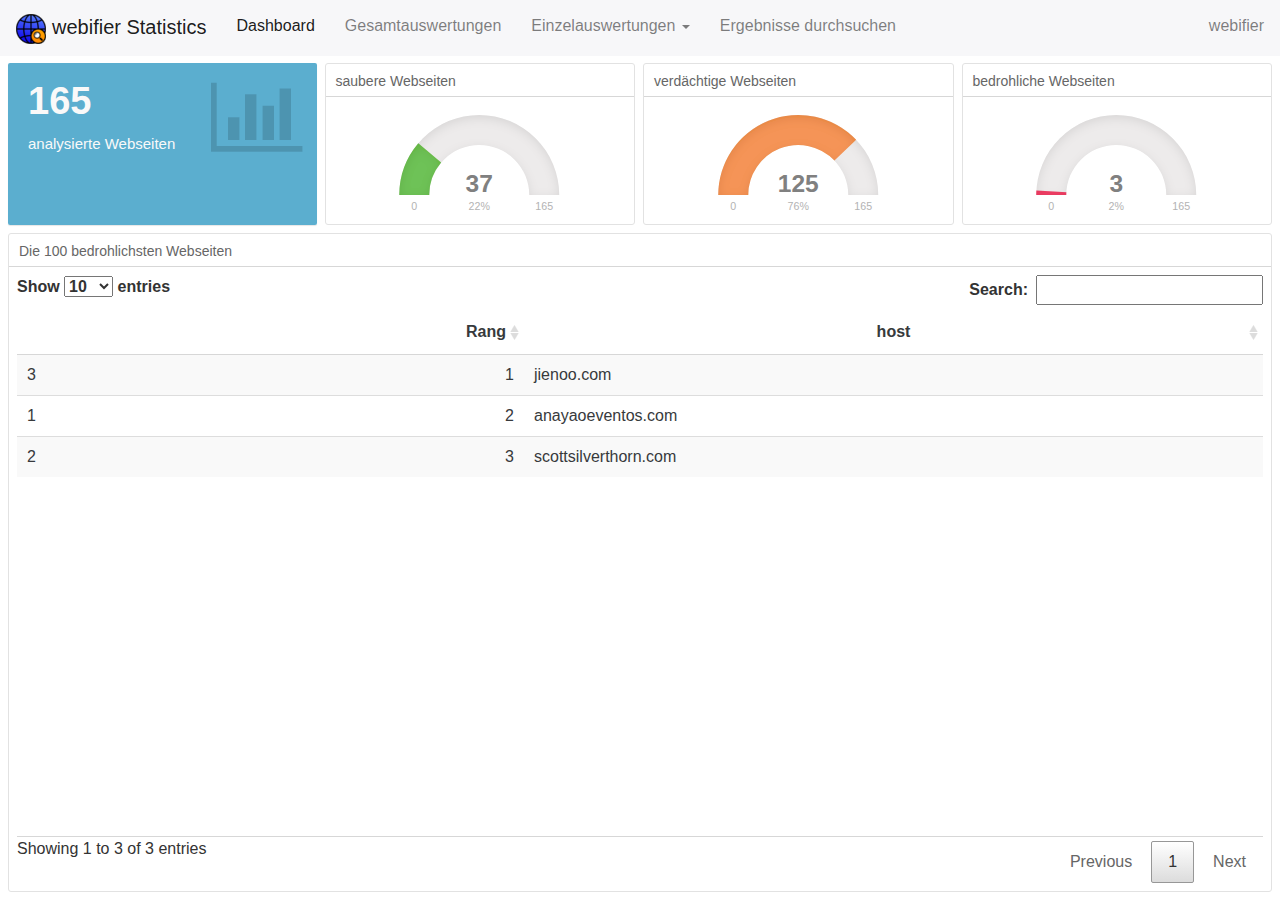
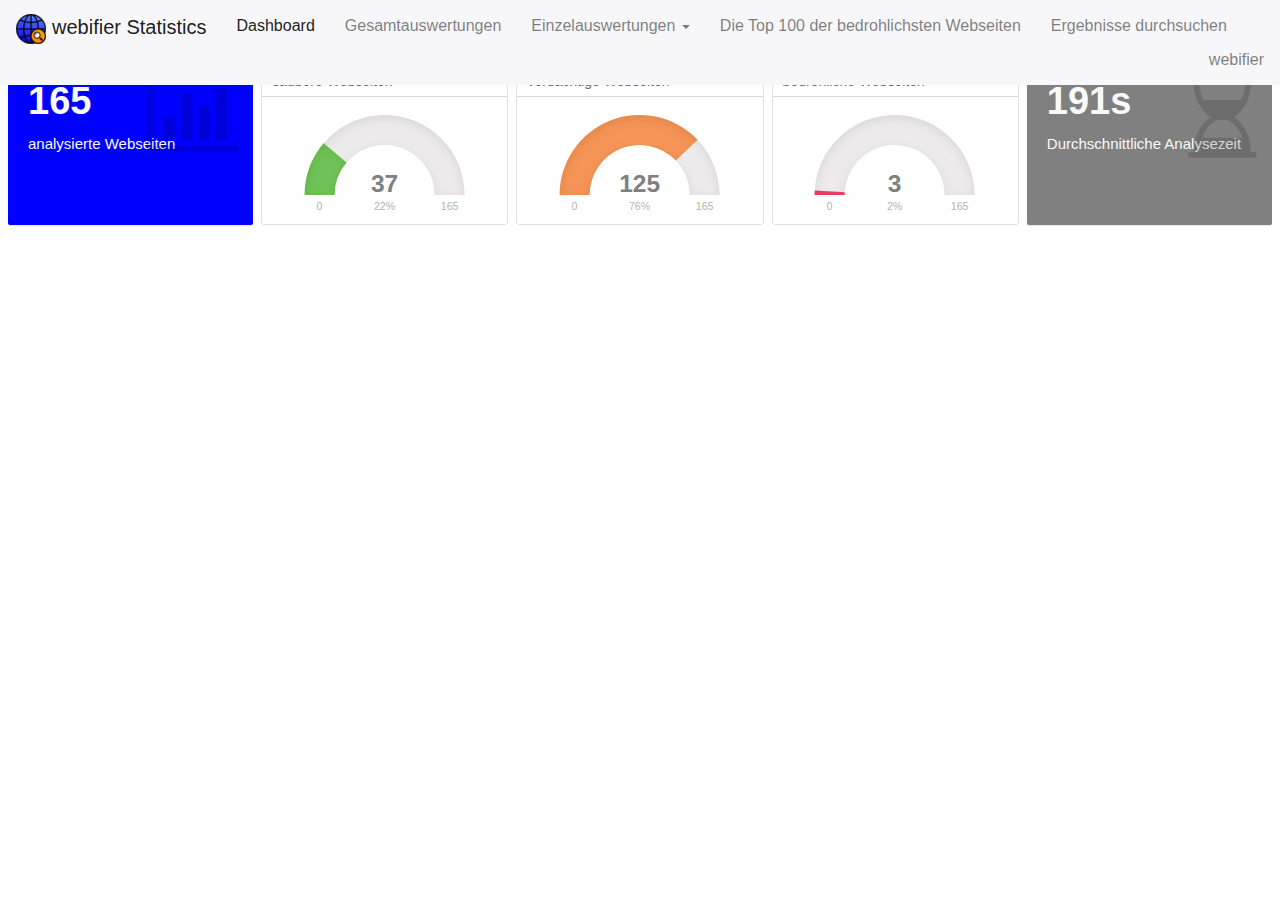
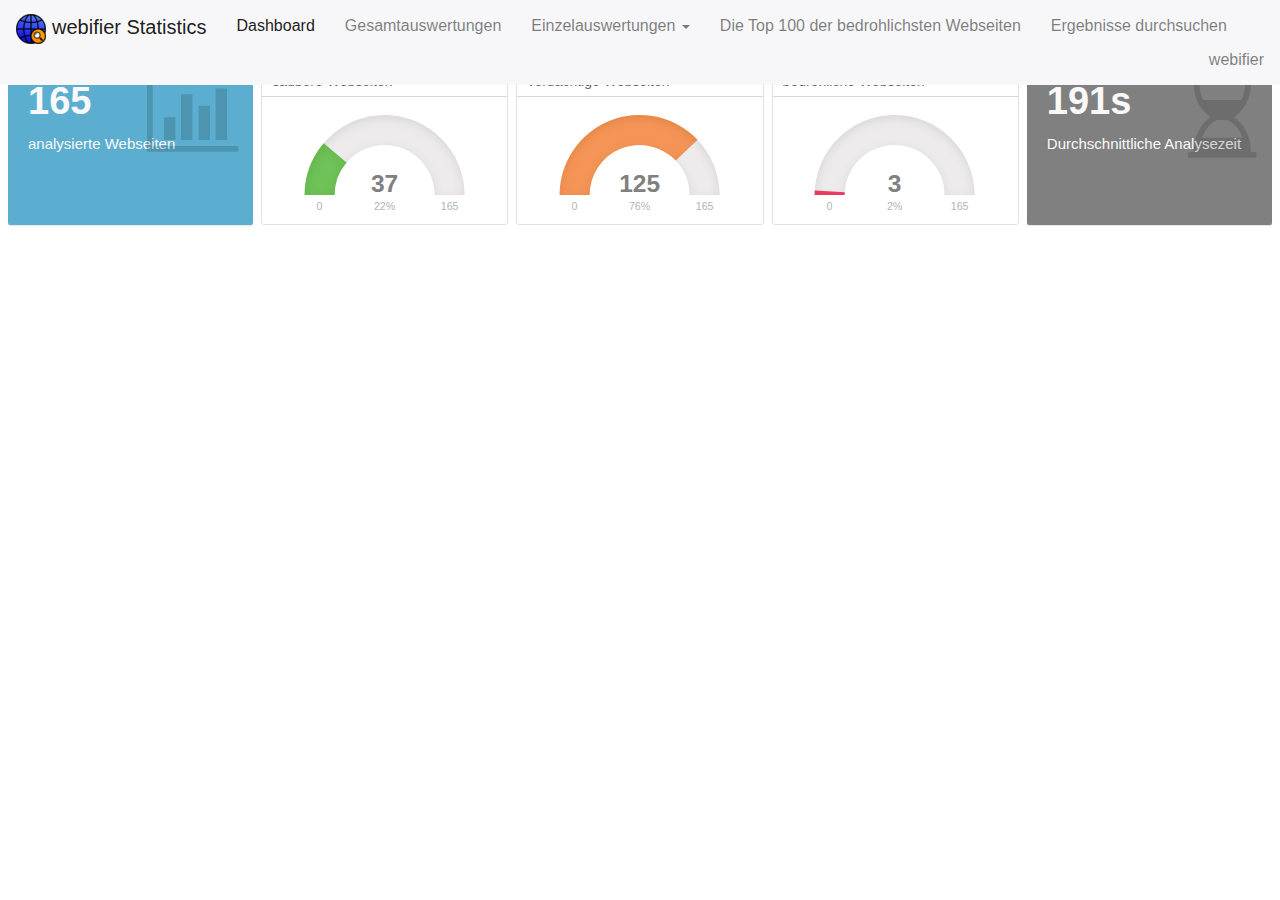
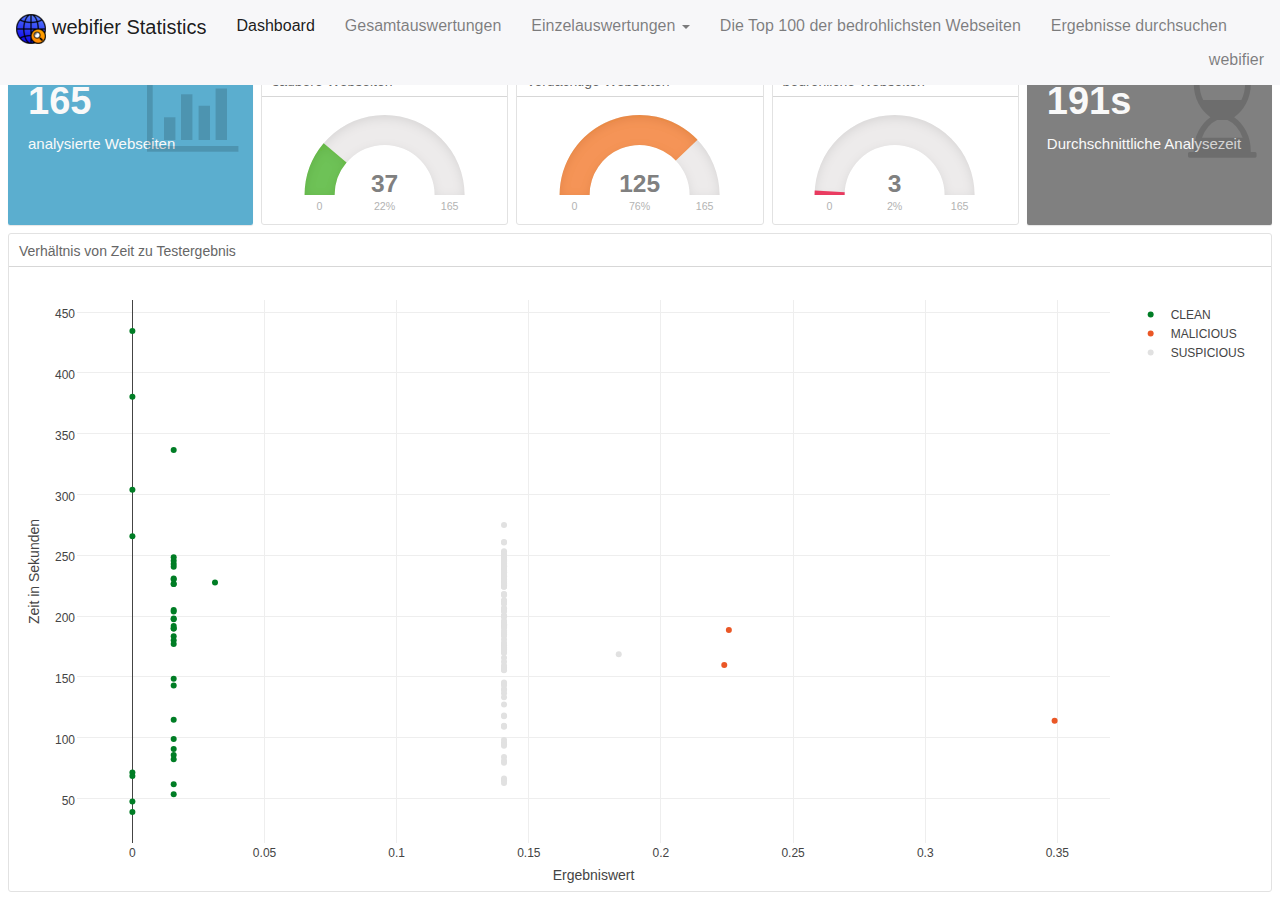
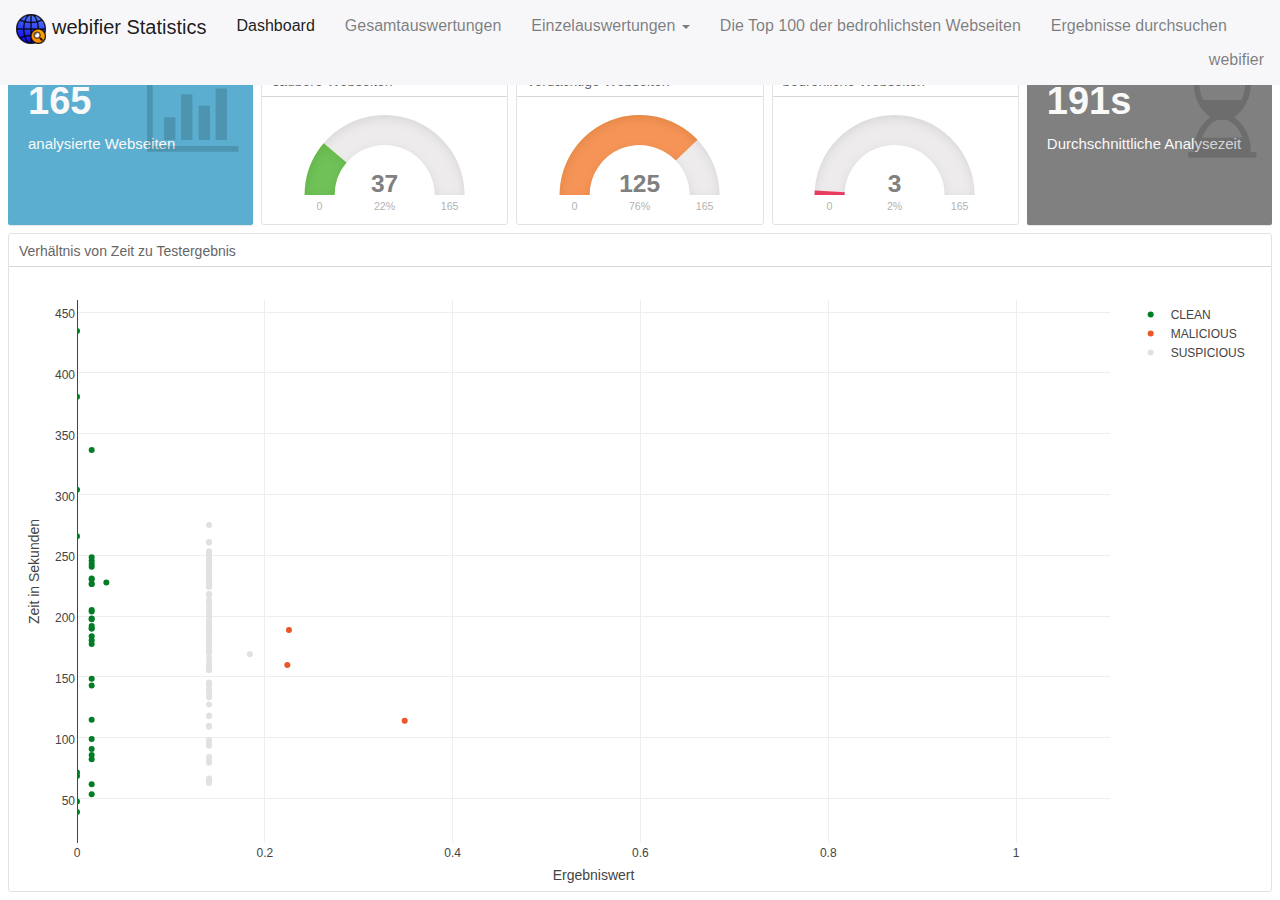
